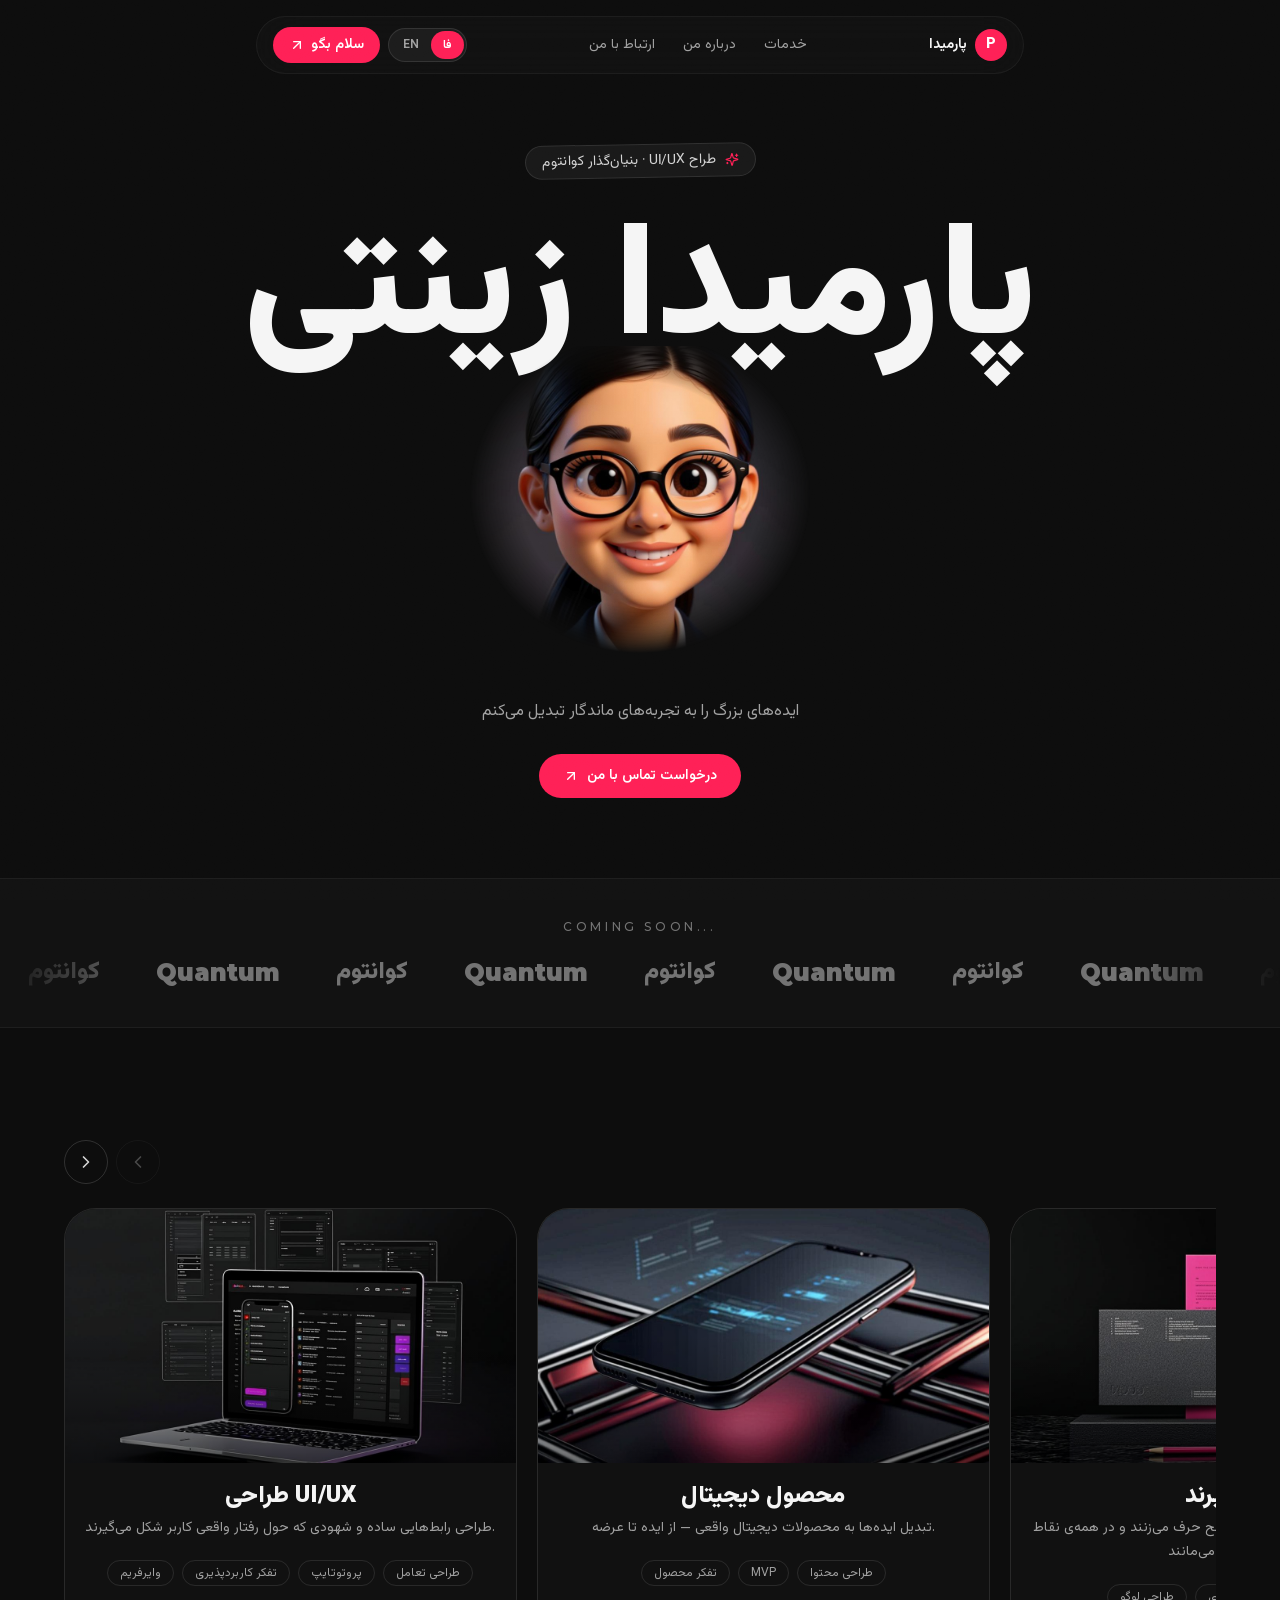
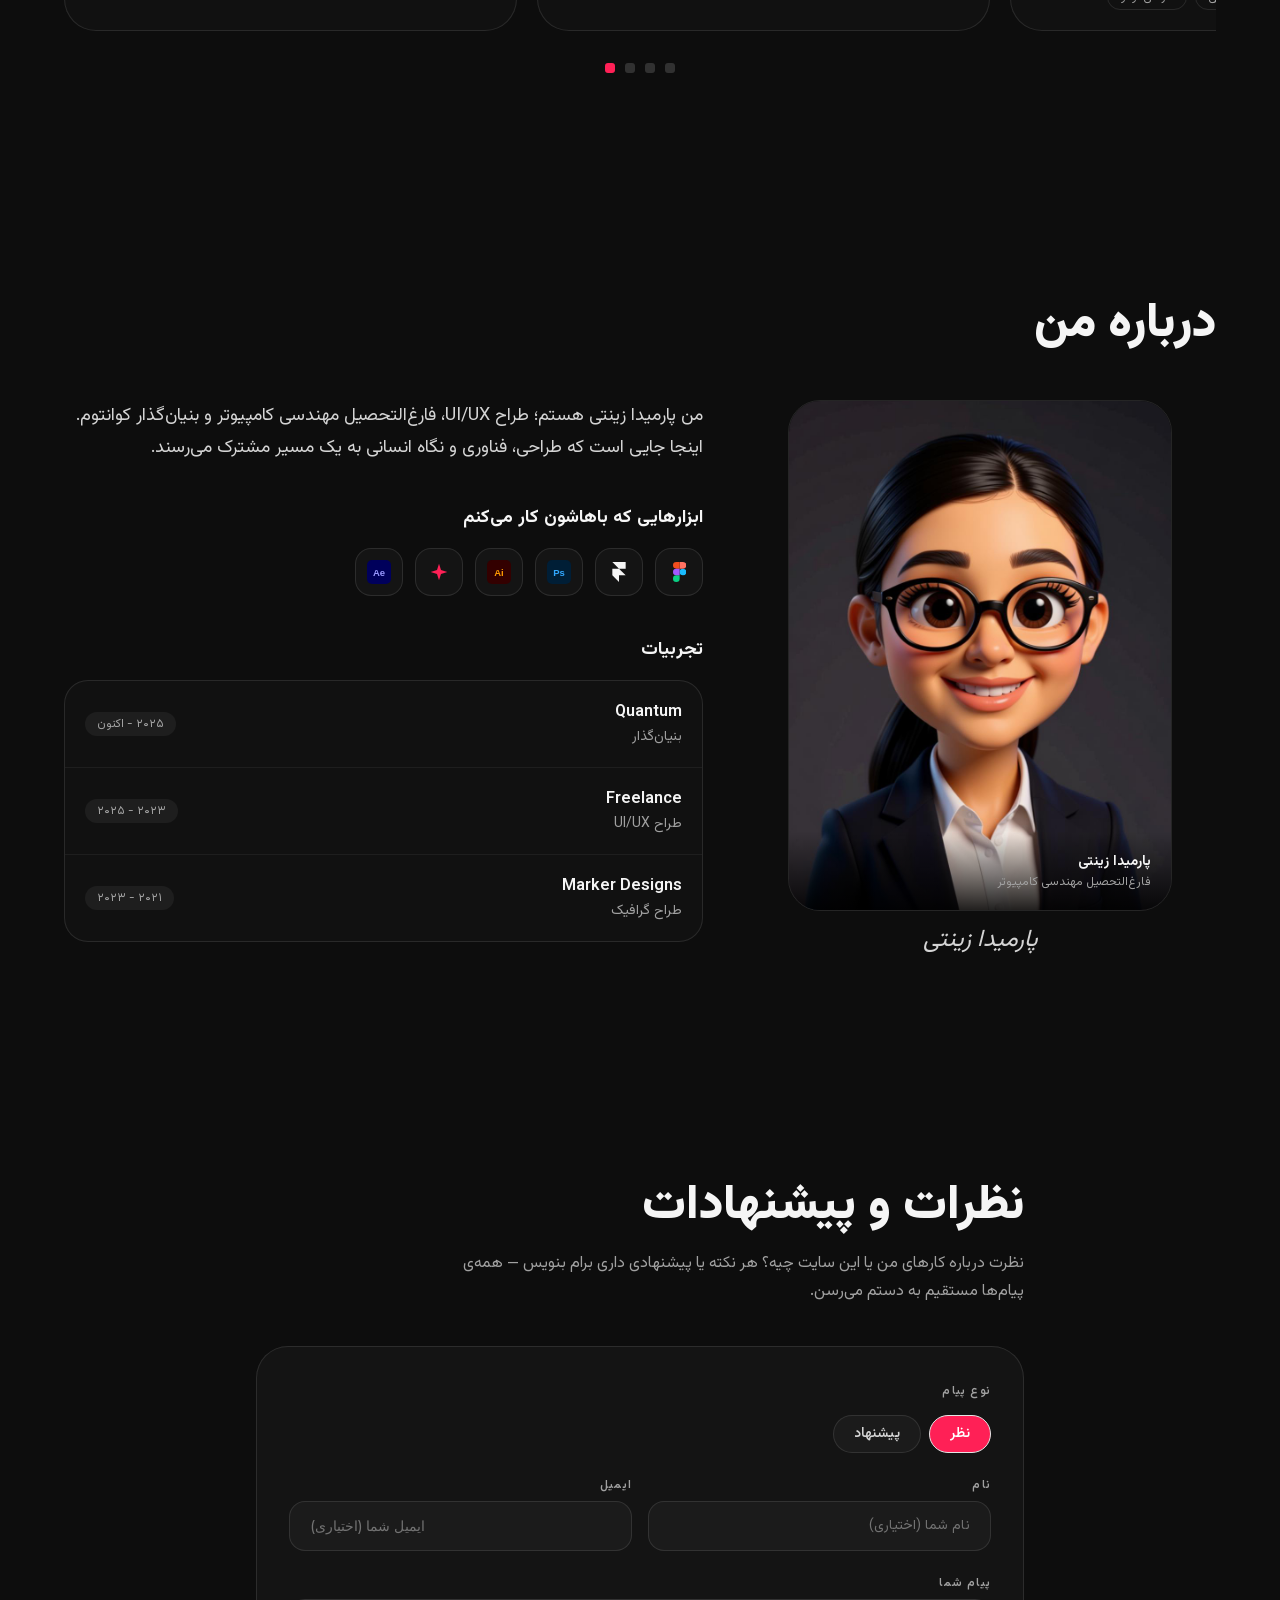
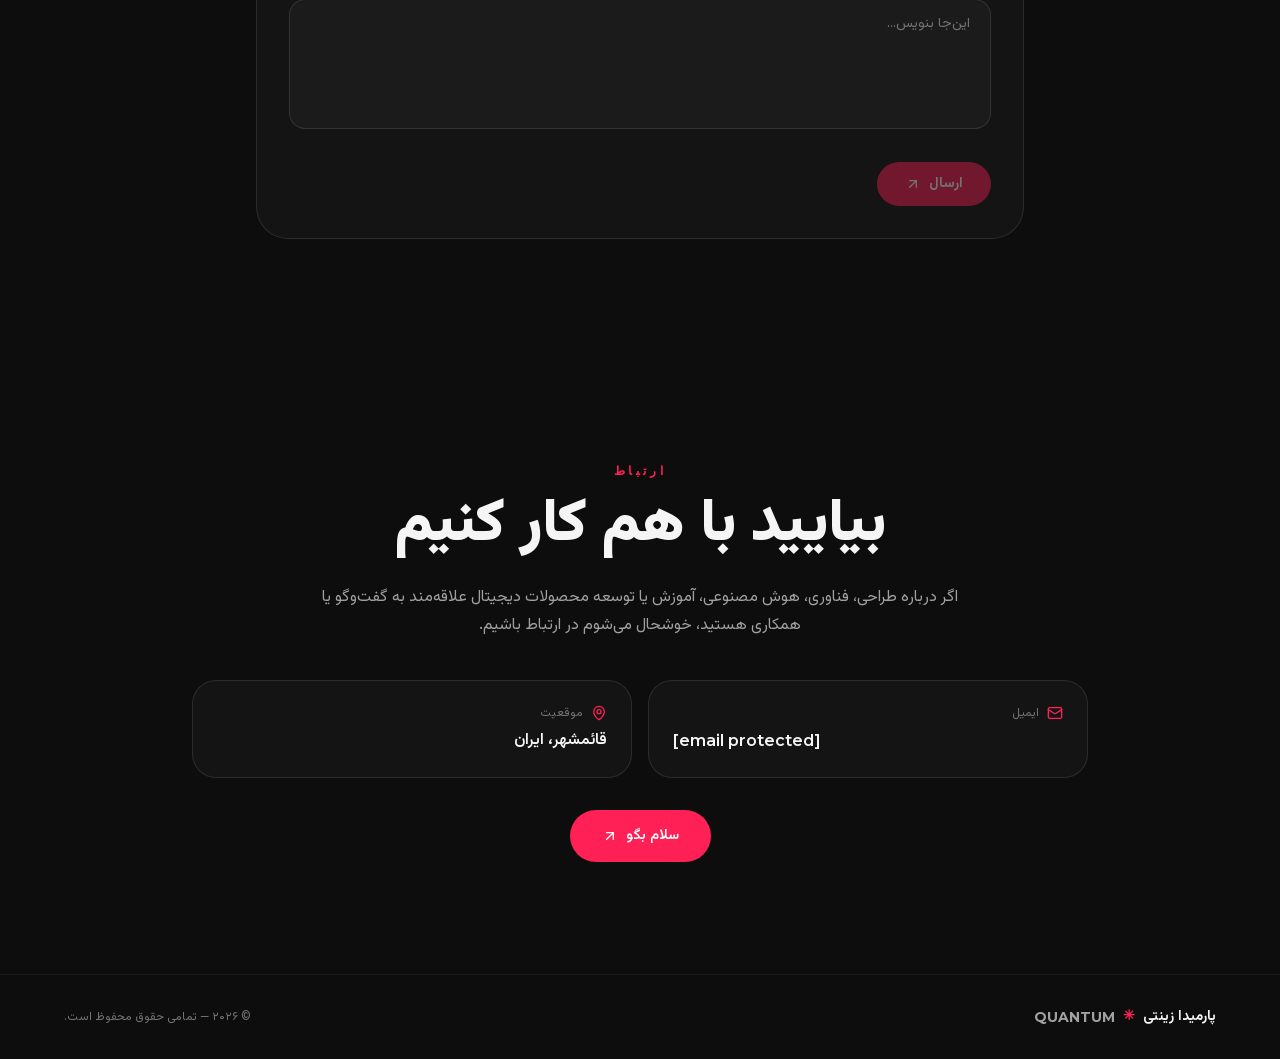
==== index.html @ da73cba2 "Add site-fix.js: reveal fallback, carousel buttons, FA/EN toggle" ====
<!DOCTYPE html><html lang="fa" dir="rtl"><head><meta charSet="utf-8"/><meta name="viewport" content="width=device-width, initial-scale=1"/><link rel="preload" as="image" imageSrcSet="./memoji.png 32w, ./memoji.png 48w, ./memoji.png 64w, ./memoji.png 96w, ./memoji.png 128w, ./memoji.png 256w, ./memoji.png 384w, ./memoji.png 640w, ./memoji.png 750w, ./memoji.png 828w, ./memoji.png 1080w, ./memoji.png 1200w, ./memoji.png 1920w, ./memoji.png 2048w, ./memoji.png 3840w" imageSizes="(max-width: 640px) 176px, (max-width: 1024px) 240px, 320px"/><link rel="stylesheet" href="./%5Broot-of-the-server%5D__ac707dea._.css" data-precedence="next_static/chunks/[root-of-the-server]__ac707dea._.css"/><link rel="preload" as="script" fetchPriority="low" href="./%5Bturbopack%5D_browser_dev_hmr-client_hmr-client_ts_956a0d3a._.js"/><script src="./node_modules_next_dist_compiled_react-dom_1e674e59._.js" async=""></script><script src="./node_modules_next_dist_compiled_react-server-dom-turbopack_9212ccad._.js" async=""></script><script src="./node_modules_next_dist_compiled_next-devtools_index_1dd7fb59.js" async=""></script><script src="./node_modules_next_dist_compiled_a0e4c7b4._.js" async=""></script><script src="./node_modules_next_dist_client_17643121._.js" async=""></script><script src="./node_modules_next_dist_f3530cac._.js" async=""></script><script src="./node_modules_%40swc_helpers_cjs_d80fb378._.js" async=""></script><script src="./_a0ff3932._.js" async=""></script><script src="./turbopack-_23a915ee._.js" async=""></script><script src="./node_modules_next_dist_be32b49c._.js" async=""></script><script src="./node_modules_next_dist_client_components_builtin_global-error_1cf6b850.js" async=""></script><script src="./node_modules_394613a2._.js" async=""></script><script src="./src_2bc135c0._.js" async=""></script><script src="./src_app_layout_tsx_1cf6b850._.js" async=""></script><script src="./src_d0afddc6._.js" async=""></script><script src="./node_modules_d1849f85._.js" async=""></script><script src="./src_app_page_tsx_0d22056a._.js" async=""></script><meta name="next-size-adjust" content=""/><meta name="theme-color" content="#0d0d0d"/><meta name="color-scheme" content="dark"/><title>پارمیدا زینتی | طراح UI/UX و بنیان‌گذار Quantum</title><meta name="description" content="وب‌سایت رسمی پارمیدا زینتی؛ طراح UI/UX، فارغ‌التحصیل مهندسی کامپیوتر و بنیان‌گذار Quantum از قائمشهر ایران — جایی که طراحی، فناوری و نگاه انسانی به یک مسیر مشترک می‌رسند."/><meta name="application-name" content="Parmida Zinati — Portfolio"/><meta name="author" content="Parmida Zinati"/><meta name="keywords" content="پارمیدا زینتی,Parmida Zinati,طراح UI/UX,UI/UX Designer,کوانتوم,Quantum,طراحی رابط کاربری,هویت برند,قائمشهر,portfolio"/><meta name="creator" content="Parmida Zinati"/><meta name="robots" content="index, follow"/><link rel="canonical" href="https://parmidazinati.github.io"/><meta property="og:title" content="پارمیدا زینتی | طراح UI/UX و بنیان‌گذار Quantum"/><meta property="og:description" content="وب‌سایت رسمی پارمیدا زینتی؛ طراح UI/UX، فارغ‌التحصیل مهندسی کامپیوتر و بنیان‌گذار Quantum از قائمشهر ایران — جایی که طراحی، فناوری و نگاه انسانی به یک مسیر مشترک می‌رسند."/><meta property="og:url" content="https://parmidazinati.github.io"/><meta property="og:site_name" content="Parmida Zinati"/><meta property="og:locale" content="fa_IR"/><meta property="og:image" content="https://parmidazinati.github.io/og-image.png"/><meta property="og:image:width" content="1200"/><meta property="og:image:height" content="630"/><meta property="og:image:alt" content="Parmida Zinati — UI/UX Designer"/><meta property="og:locale:alternate" content="en_US"/><meta property="og:type" content="website"/><meta name="twitter:card" content="summary_large_image"/><meta name="twitter:title" content="پارمیدا زینتی | طراح UI/UX و بنیان‌گذار Quantum"/><meta name="twitter:description" content="وب‌سایت رسمی پارمیدا زینتی؛ طراح UI/UX، فارغ‌التحصیل مهندسی کامپیوتر و بنیان‌گذار Quantum از قائمشهر ایران — جایی که طراحی، فناوری و نگاه انسانی به یک مسیر مشترک می‌رسند."/><meta name="twitter:image" content="https://parmidazinati.github.io/og-image.png"/><link rel="icon" href="./icon.svg"/><script src="./node_modules_next_dist_build_polyfills_polyfill-nomodule.js" noModule=""></script></head><body class="inter_fe8b9d92-module__LINzvG__variable montserrat_1c7cfbac-module__KHLIpa__variable vazirmatn_e8bde4d7-module__UQPStW__variable antialiased bg-[#0d0d0d] text-neutral-100"><div hidden=""><!--$--><!--/$--></div><div class="flex min-h-screen flex-col overflow-x-clip bg-[#0d0d0d]"><header class="fixed inset-x-0 top-4 z-50 flex justify-center px-3"><div class="w-full max-w-3xl rounded-full border px-4 py-2.5 backdrop-blur-xl transition-all duration-300 border-white/5 bg-[#141414]/60"><nav class="flex items-center justify-between gap-2"><a href="#top" class="flex items-center gap-2 whitespace-nowrap"><span class="font-display flex h-8 w-8 items-center justify-center rounded-full bg-brand text-sm font-black text-white">P</span><span class="hidden text-sm font-bold sm:block">پارمیدا</span></a><ul class="hidden items-center gap-1 md:flex"><li><a href="#services" class="rounded-full px-3 py-2 text-sm text-neutral-400 transition-colors hover:bg-white/5 hover:text-white">خدمات</a></li><li><a href="#about" class="rounded-full px-3 py-2 text-sm text-neutral-400 transition-colors hover:bg-white/5 hover:text-white">درباره من</a></li><li><a href="#contact" class="rounded-full px-3 py-2 text-sm text-neutral-400 transition-colors hover:bg-white/5 hover:text-white">ارتباط با من</a></li></ul><div class="flex items-center gap-2"><div role="group" aria-label="Language / زبان" class="flex items-center rounded-full border border-white/10 bg-white/5 p-0.5 text-xs font-semibold"><button type="button" aria-pressed="true" class="rounded-full px-3 py-1.5 transition-colors bg-brand text-white">فا</button><button type="button" aria-pressed="false" class="rounded-full px-3 py-1.5 transition-colors text-neutral-400 hover:text-white">EN</button></div><a href="#contact" class="hidden items-center gap-1.5 rounded-full bg-brand px-4 py-2 text-sm font-semibold text-white transition-transform hover:scale-[1.04] active:scale-95 sm:flex">سلام بگو<svg xmlns="http://www.w3.org/2000/svg" width="24" height="24" viewBox="0 0 24 24" fill="none" stroke="currentColor" stroke-width="2" stroke-linecap="round" stroke-linejoin="round" class="lucide lucide-arrow-up-right h-4 w-4" aria-hidden="true"><path d="M7 7h10v10"></path><path d="M7 17 17 7"></path></svg></a><button type="button" aria-expanded="false" aria-label="Menu" class="flex h-9 w-9 items-center justify-center rounded-full border border-white/10 text-neutral-300 md:hidden"><svg xmlns="http://www.w3.org/2000/svg" width="24" height="24" viewBox="0 0 24 24" fill="none" stroke="currentColor" stroke-width="2" stroke-linecap="round" stroke-linejoin="round" class="lucide lucide-menu h-4 w-4" aria-hidden="true"><path d="M4 12h16"></path><path d="M4 18h16"></path><path d="M4 6h16"></path></svg></button></div></nav></div></header><main class="flex-1"><section id="top" class="relative overflow-x-clip px-4 pb-14 pt-32 sm:pt-36 md:pb-20"><div class="mx-auto max-w-6xl text-center"><div style="transition-delay:0ms" class="reveal "><span class="inline-flex max-w-full -rotate-1 items-center gap-2 rounded-full border border-white/10 bg-white/5 px-4 py-1.5 text-center text-xs text-neutral-300 sm:text-sm"><svg xmlns="http://www.w3.org/2000/svg" width="24" height="24" viewBox="0 0 24 24" fill="none" stroke="currentColor" stroke-width="2" stroke-linecap="round" stroke-linejoin="round" class="lucide lucide-sparkles h-3.5 w-3.5 shrink-0 text-brand" aria-hidden="true"><path d="M9.937 15.5A2 2 0 0 0 8.5 14.063l-6.135-1.582a.5.5 0 0 1 0-.962L8.5 9.936A2 2 0 0 0 9.937 8.5l1.582-6.135a.5.5 0 0 1 .963 0L14.063 8.5A2 2 0 0 0 15.5 9.937l6.135 1.581a.5.5 0 0 1 0 .964L15.5 14.063a2 2 0 0 0-1.437 1.437l-1.582 6.135a.5.5 0 0 1-.963 0z"></path><path d="M20 3v4"></path><path d="M22 5h-4"></path><path d="M4 17v2"></path><path d="M5 18H3"></path></svg><span class="min-w-0 text-balance">طراح UI/UX · بنیان‌گذار کوانتوم</span></span></div><div style="transition-delay:100ms" class="reveal "><h1 class="font-display mt-6 text-[clamp(3rem,12.5vw,10rem)] font-black leading-[0.95] tracking-tight"><span class="block">پارمیدا زینتی</span></h1></div><div style="transition-delay:200ms" class="reveal "><div class="relative mx-auto -mt-4 h-44 w-44 sm:-mt-6 sm:h-60 sm:w-60 lg:h-80 lg:w-80"><div aria-hidden="true" class="bg-brand/25 absolute -inset-8 rounded-full blur-3xl"></div><img alt="پارمیدا زینتی" width="576" height="768" decoding="async" data-nimg="1" class="animate-floaty h-full w-full scale-110 object-cover object-center [mask-image:radial-gradient(ellipse_62%_58%_at_50%_42%,black_55%,transparent_78%)]" style="color:transparent" sizes="(max-width: 640px) 176px, (max-width: 1024px) 240px, 320px" srcSet="./memoji.png 32w, ./memoji.png 48w, ./memoji.png 64w, ./memoji.png 96w, ./memoji.png 128w, ./memoji.png 256w, ./memoji.png 384w, ./memoji.png 640w, ./memoji.png 750w, ./memoji.png 828w, ./memoji.png 1080w, ./memoji.png 1200w, ./memoji.png 1920w, ./memoji.png 2048w, ./memoji.png 3840w" src="./memoji.png"/></div></div><div style="transition-delay:250ms" class="reveal "><p class="mx-auto mt-2 max-w-xl text-sm leading-7 text-neutral-400 sm:text-base sm:mt-4">ایده‌های بزرگ را به تجربه‌های ماندگار تبدیل می‌کنم</p></div><div style="transition-delay:300ms" class="reveal "><div class="mt-7 flex flex-wrap items-center justify-center gap-3"><a href="#contact" class="flex items-center gap-2 rounded-full bg-brand px-6 py-3 text-sm font-semibold text-white transition-transform hover:scale-[1.04] active:scale-95">درخواست تماس با من<svg xmlns="http://www.w3.org/2000/svg" width="24" height="24" viewBox="0 0 24 24" fill="none" stroke="currentColor" stroke-width="2" stroke-linecap="round" stroke-linejoin="round" class="lucide lucide-arrow-up-right h-4 w-4" aria-hidden="true"><path d="M7 7h10v10"></path><path d="M7 17 17 7"></path></svg></a></div></div></div></section><section class="border-y border-white/5 bg-white/[0.02] py-10"><p dir="ltr" class="font-latin mb-6 text-center text-xs uppercase tracking-[0.3em] text-neutral-500">coming soon...</p><div dir="ltr" class="marquee-mask relative overflow-hidden"><div class="animate-marquee flex w-max items-center gap-14 px-7"><span class="font-display whitespace-nowrap text-xl text-neutral-500 transition-colors hover:text-white sm:text-2xl font-fa font-black">کوانتوم</span><span class="font-display whitespace-nowrap text-xl text-neutral-500 transition-colors hover:text-white sm:text-2xl font-latin font-black tracking-tight">Quantum</span><span class="font-display whitespace-nowrap text-xl text-neutral-500 transition-colors hover:text-white sm:text-2xl font-fa font-black">کوانتوم</span><span class="font-display whitespace-nowrap text-xl text-neutral-500 transition-colors hover:text-white sm:text-2xl font-latin font-black tracking-tight">Quantum</span><span class="font-display whitespace-nowrap text-xl text-neutral-500 transition-colors hover:text-white sm:text-2xl font-fa font-black">کوانتوم</span><span class="font-display whitespace-nowrap text-xl text-neutral-500 transition-colors hover:text-white sm:text-2xl font-latin font-black tracking-tight">Quantum</span><span class="font-display whitespace-nowrap text-xl text-neutral-500 transition-colors hover:text-white sm:text-2xl font-fa font-black">کوانتوم</span><span class="font-display whitespace-nowrap text-xl text-neutral-500 transition-colors hover:text-white sm:text-2xl font-latin font-black tracking-tight">Quantum</span><span class="font-display whitespace-nowrap text-xl text-neutral-500 transition-colors hover:text-white sm:text-2xl font-fa font-black">کوانتوم</span><span class="font-display whitespace-nowrap text-xl text-neutral-500 transition-colors hover:text-white sm:text-2xl font-latin font-black tracking-tight">Quantum</span><span class="font-display whitespace-nowrap text-xl text-neutral-500 transition-colors hover:text-white sm:text-2xl font-fa font-black">کوانتوم</span><span class="font-display whitespace-nowrap text-xl text-neutral-500 transition-colors hover:text-white sm:text-2xl font-latin font-black tracking-tight">Quantum</span></div></div></section><section id="services" class="scroll-mt-24 px-4 py-20 md:py-28"><div class="mx-auto max-w-6xl"><div><div style="transition-delay:0ms" class="reveal "><div class="mb-6 flex items-center justify-end gap-2"><button type="button" disabled="" aria-label="Previous slide" class="flex h-11 w-11 items-center justify-center rounded-full border border-white/15 text-neutral-300 transition-colors hover:border-brand hover:text-white disabled:cursor-not-allowed disabled:opacity-30 disabled:hover:border-white/15 disabled:hover:text-neutral-300"><svg xmlns="http://www.w3.org/2000/svg" width="24" height="24" viewBox="0 0 24 24" fill="none" stroke="currentColor" stroke-width="2" stroke-linecap="round" stroke-linejoin="round" class="lucide lucide-chevron-left h-5 w-5" aria-hidden="true"><path d="m15 18-6-6 6-6"></path></svg></button><button type="button" aria-label="Next slide" class="flex h-11 w-11 items-center justify-center rounded-full border border-white/15 text-neutral-300 transition-colors hover:border-brand hover:text-white disabled:cursor-not-allowed disabled:opacity-30 disabled:hover:border-white/15 disabled:hover:text-neutral-300"><svg xmlns="http://www.w3.org/2000/svg" width="24" height="24" viewBox="0 0 24 24" fill="none" stroke="currentColor" stroke-width="2" stroke-linecap="round" stroke-linejoin="round" class="lucide lucide-chevron-right h-5 w-5" aria-hidden="true"><path d="m9 18 6-6-6-6"></path></svg></button></div></div><div style="transition-delay:100ms" class="reveal "><div dir="ltr" class="flex snap-x snap-mandatory gap-5 overflow-x-auto [scrollbar-width:none] [&amp;::-webkit-scrollbar]:hidden"><div class="w-[72%] shrink-0 snap-start sm:w-[calc(50%-10px)] lg:w-[calc(40%-8px)]"><article class="group relative h-full overflow-hidden rounded-[2rem] border border-white/10 bg-white/[0.02]"><div class="relative aspect-[16/9] overflow-hidden"><img alt="طراحی UI/UX" loading="lazy" decoding="async" data-nimg="fill" class="object-cover transition-transform duration-700 group-hover:scale-105" style="position:absolute;height:100%;width:100%;left:0;top:0;right:0;bottom:0;color:transparent" sizes="(max-width: 640px) 72vw, 40vw" srcSet="./service-uiux.png 256w, ./service-uiux.png 384w, ./service-uiux.png 640w, ./service-uiux.png 750w, ./service-uiux.png 828w, ./service-uiux.png 1080w, ./service-uiux.png 1200w, ./service-uiux.png 1920w, ./service-uiux.png 2048w, ./service-uiux.png 3840w" src="./service-uiux.png"/><div class="absolute inset-0 bg-gradient-to-t from-black/70 via-transparent to-transparent opacity-80"></div></div><div class="p-4 text-center sm:p-5"><h3 class="font-display text-xl font-black sm:text-2xl">طراحی UI/UX</h3><p class="mt-1.5 text-sm leading-6 text-neutral-400">طراحی رابط‌هایی ساده و شهودی که حول رفتار واقعی کاربر شکل می‌گیرند.</p></div><ul class="flex flex-wrap justify-center gap-2 px-4 pb-4 sm:px-5 sm:pb-5"><li class="rounded-full border border-white/10 px-3 py-1 text-xs text-neutral-400">وایرفریم</li><li class="rounded-full border border-white/10 px-3 py-1 text-xs text-neutral-400">تفکر کاربردپذیری</li><li class="rounded-full border border-white/10 px-3 py-1 text-xs text-neutral-400">پروتوتایپ</li><li class="rounded-full border border-white/10 px-3 py-1 text-xs text-neutral-400">طراحی تعامل</li></ul></article></div><div class="w-[72%] shrink-0 snap-start sm:w-[calc(50%-10px)] lg:w-[calc(40%-8px)]"><article class="group relative h-full overflow-hidden rounded-[2rem] border border-white/10 bg-white/[0.02]"><div class="relative aspect-[16/9] overflow-hidden"><img alt="محصول دیجیتال" loading="lazy" decoding="async" data-nimg="fill" class="object-cover transition-transform duration-700 group-hover:scale-105" style="position:absolute;height:100%;width:100%;left:0;top:0;right:0;bottom:0;color:transparent" sizes="(max-width: 640px) 72vw, 40vw" srcSet="./service-product.png 256w, ./service-product.png 384w, ./service-product.png 640w, ./service-product.png 750w, ./service-product.png 828w, ./service-product.png 1080w, ./service-product.png 1200w, ./service-product.png 1920w, ./service-product.png 2048w, ./service-product.png 3840w" src="./service-product.png"/><div class="absolute inset-0 bg-gradient-to-t from-black/70 via-transparent to-transparent opacity-80"></div></div><div class="p-4 text-center sm:p-5"><h3 class="font-display text-xl font-black sm:text-2xl">محصول دیجیتال</h3><p class="mt-1.5 text-sm leading-6 text-neutral-400">تبدیل ایده‌ها به محصولات دیجیتال واقعی — از ایده تا عرضه.</p></div><ul class="flex flex-wrap justify-center gap-2 px-4 pb-4 sm:px-5 sm:pb-5"><li class="rounded-full border border-white/10 px-3 py-1 text-xs text-neutral-400">تفکر محصول</li><li class="rounded-full border border-white/10 px-3 py-1 text-xs text-neutral-400">MVP</li><li class="rounded-full border border-white/10 px-3 py-1 text-xs text-neutral-400">طراحی محتوا</li></ul></article></div><div class="w-[72%] shrink-0 snap-start sm:w-[calc(50%-10px)] lg:w-[calc(40%-8px)]"><article class="group relative h-full overflow-hidden rounded-[2rem] border border-white/10 bg-white/[0.02]"><div class="relative aspect-[16/9] overflow-hidden"><img alt="هویت برند" loading="lazy" decoding="async" data-nimg="fill" class="object-cover transition-transform duration-700 group-hover:scale-105" style="position:absolute;height:100%;width:100%;left:0;top:0;right:0;bottom:0;color:transparent" sizes="(max-width: 640px) 72vw, 40vw" srcSet="./service-brand.png 256w, ./service-brand.png 384w, ./service-brand.png 640w, ./service-brand.png 750w, ./service-brand.png 828w, ./service-brand.png 1080w, ./service-brand.png 1200w, ./service-brand.png 1920w, ./service-brand.png 2048w, ./service-brand.png 3840w" src="./service-brand.png"/><div class="absolute inset-0 bg-gradient-to-t from-black/70 via-transparent to-transparent opacity-80"></div></div><div class="p-4 text-center sm:p-5"><h3 class="font-display text-xl font-black sm:text-2xl">هویت برند</h3><p class="mt-1.5 text-sm leading-6 text-neutral-400">خلق سیستم‌های بصری قدرتمند که واضح حرف می‌زنند و در همه‌ی نقاط تماس یکدست می‌مانند.</p></div><ul class="flex flex-wrap justify-center gap-2 px-4 pb-4 sm:px-5 sm:pb-5"><li class="rounded-full border border-white/10 px-3 py-1 text-xs text-neutral-400">طراحی لوگو</li><li class="rounded-full border border-white/10 px-3 py-1 text-xs text-neutral-400">سیستم بصری</li><li class="rounded-full border border-white/10 px-3 py-1 text-xs text-neutral-400">گایدلاین</li></ul></article></div><div class="w-[72%] shrink-0 snap-start sm:w-[calc(50%-10px)] lg:w-[calc(40%-8px)]"><article class="group relative h-full overflow-hidden rounded-[2rem] border border-white/10 bg-white/[0.02]"><div class="relative aspect-[16/9] overflow-hidden"><img alt="طراحی دیجیتال" loading="lazy" decoding="async" data-nimg="fill" class="object-cover transition-transform duration-700 group-hover:scale-105" style="position:absolute;height:100%;width:100%;left:0;top:0;right:0;bottom:0;color:transparent" sizes="(max-width: 640px) 72vw, 40vw" srcSet="./service-digital-v2.png 256w, ./service-digital-v2.png 384w, ./service-digital-v2.png 640w, ./service-digital-v2.png 750w, ./service-digital-v2.png 828w, ./service-digital-v2.png 1080w, ./service-digital-v2.png 1200w, ./service-digital-v2.png 1920w, ./service-digital-v2.png 2048w, ./service-digital-v2.png 3840w" src="./service-digital-v2.png"/><div class="absolute inset-0 bg-gradient-to-t from-black/70 via-transparent to-transparent opacity-80"></div></div><div class="p-4 text-center sm:p-5"><h3 class="font-display text-xl font-black sm:text-2xl">طراحی دیجیتال</h3><p class="mt-1.5 text-sm leading-6 text-neutral-400">خلق ویژوال‌هایی که توجه را جلب می‌کنند و در پلتفرم‌های دیجیتال واضح پیام می‌رسانند.</p></div><ul class="flex flex-wrap justify-center gap-2 px-4 pb-4 sm:px-5 sm:pb-5"><li class="rounded-full border border-white/10 px-3 py-1 text-xs text-neutral-400">پست شبکه‌های اجتماعی</li><li class="rounded-full border border-white/10 px-3 py-1 text-xs text-neutral-400">کریتیو تبلیغات</li><li class="rounded-full border border-white/10 px-3 py-1 text-xs text-neutral-400">ویژوال کمپین</li></ul></article></div></div><div dir="ltr" class="mt-8 flex items-center justify-center gap-2.5"><button type="button" aria-label="Slide 1" aria-current="true" class="h-2.5 w-2.5 rounded-[3px] transition-colors bg-brand"></button><button type="button" aria-label="Slide 2" aria-current="false" class="h-2.5 w-2.5 rounded-[3px] transition-colors bg-white/15 hover:bg-white/35"></button><button type="button" aria-label="Slide 3" aria-current="false" class="h-2.5 w-2.5 rounded-[3px] transition-colors bg-white/15 hover:bg-white/35"></button><button type="button" aria-label="Slide 4" aria-current="false" class="h-2.5 w-2.5 rounded-[3px] transition-colors bg-white/15 hover:bg-white/35"></button></div></div></div></div></section><section id="about" class="scroll-mt-24 px-4 py-20 md:py-28"><div class="mx-auto max-w-6xl"><div style="transition-delay:0ms" class="reveal "><h2 class="font-display text-4xl font-black sm:text-5xl">درباره من</h2></div><div class="mt-12 grid items-start gap-10 lg:grid-cols-[0.85fr_1.15fr]"><div style="transition-delay:0ms" class="reveal relative mx-auto w-full max-w-sm lg:sticky lg:top-28"><div aria-hidden="true" class="bg-brand/20 absolute -inset-5 rounded-[3rem] blur-3xl"></div><div class="relative overflow-hidden rounded-[2rem] border border-white/10"><img alt="پارمیدا زینتی" loading="lazy" width="576" height="768" decoding="async" data-nimg="1" class="h-auto w-full object-cover" style="color:transparent" srcSet="./memoji.png 1x, ./memoji.png 2x" src="./memoji.png"/><div class="absolute inset-x-0 bottom-0 bg-gradient-to-t from-black/85 to-transparent p-5"><p class="text-sm font-bold">پارمیدا زینتی</p><p class="mt-0.5 text-xs text-neutral-400">فارغ‌التحصیل مهندسی کامپیوتر</p></div></div><p class="font-display mt-4 text-center text-2xl italic text-neutral-300">پارمیدا زینتی</p></div><div><div style="transition-delay:100ms" class="reveal "><p class="text-base leading-8 text-neutral-300 sm:text-lg">من پارمیدا زینتی هستم؛ طراح UI/UX، فارغ‌التحصیل مهندسی کامپیوتر و بنیان‌گذار کوانتوم. اینجا جایی است که طراحی، فناوری و نگاه انسانی به یک مسیر مشترک می‌رسند.</p></div><div style="transition-delay:150ms" class="reveal "><h3 class="mt-10 text-lg font-bold">ابزارهایی که باهاشون کار می‌کنم</h3><ul class="mt-4 flex flex-wrap gap-3"><li aria-label="Figma" class="tool-tile relative flex h-12 w-12 items-center justify-center rounded-2xl border border-white/10 bg-white/[0.03] transition-colors hover:border-brand"><svg viewBox="0 0 38 57" class="h-5 w-auto" aria-hidden="true"><path fill="#1ABCFE" d="M19 28.5a9.5 9.5 0 1 1 19 0 9.5 9.5 0 0 1-19 0z"></path><path fill="#0ACF83" d="M0 47.5A9.5 9.5 0 0 1 9.5 38H19v9.5a9.5 9.5 0 1 1-19 0z"></path><path fill="#FF7262" d="M19 0v19h9.5a9.5 9.5 0 1 0 0-19H19z"></path><path fill="#F24E1E" d="M0 9.5A9.5 9.5 0 0 0 9.5 19H19V0H9.5A9.5 9.5 0 0 0 0 9.5z"></path><path fill="#A259FF" d="M0 28.5A9.5 9.5 0 0 1 9.5 19H19v19H9.5A9.5 9.5 0 0 1 0 28.5z"></path></svg><span role="tooltip" class="font-latin tool-tip pointer-events-none absolute -top-3 left-1/2 z-10 whitespace-nowrap rounded-lg border border-white/10 bg-[#1c1c1c] px-2.5 py-1 text-xs font-semibold text-white shadow-xl">Figma</span></li><li aria-label="Framer" class="tool-tile relative flex h-12 w-12 items-center justify-center rounded-2xl border border-white/10 bg-white/[0.03] transition-colors hover:border-brand"><svg viewBox="0 0 24 24" class="h-5 w-5" fill="currentColor" aria-hidden="true"><path d="M4 0h16v8h-8zm0 8h8l8 8H4zm0 8h8v8z"></path></svg><span role="tooltip" class="font-latin tool-tip pointer-events-none absolute -top-3 left-1/2 z-10 whitespace-nowrap rounded-lg border border-white/10 bg-[#1c1c1c] px-2.5 py-1 text-xs font-semibold text-white shadow-xl">Framer</span></li><li aria-label="Photoshop" class="tool-tile relative flex h-12 w-12 items-center justify-center rounded-2xl border border-white/10 bg-white/[0.03] transition-colors hover:border-brand"><svg viewBox="0 0 24 24" class="h-6 w-6" aria-hidden="true"><rect width="24" height="24" rx="5" fill="#001E36"></rect><text x="12" y="16.4" text-anchor="middle" font-size="9.5" font-weight="bold" fill="#31A8FF" font-family="Arial, Helvetica, sans-serif">Ps</text></svg><span role="tooltip" class="font-latin tool-tip pointer-events-none absolute -top-3 left-1/2 z-10 whitespace-nowrap rounded-lg border border-white/10 bg-[#1c1c1c] px-2.5 py-1 text-xs font-semibold text-white shadow-xl">Photoshop</span></li><li aria-label="Illustrator" class="tool-tile relative flex h-12 w-12 items-center justify-center rounded-2xl border border-white/10 bg-white/[0.03] transition-colors hover:border-brand"><svg viewBox="0 0 24 24" class="h-6 w-6" aria-hidden="true"><rect width="24" height="24" rx="5" fill="#330000"></rect><text x="12" y="16.4" text-anchor="middle" font-size="9.5" font-weight="bold" fill="#FF9A00" font-family="Arial, Helvetica, sans-serif">Ai</text></svg><span role="tooltip" class="font-latin tool-tip pointer-events-none absolute -top-3 left-1/2 z-10 whitespace-nowrap rounded-lg border border-white/10 bg-[#1c1c1c] px-2.5 py-1 text-xs font-semibold text-white shadow-xl">Illustrator</span></li><li aria-label="Generative AI" class="tool-tile relative flex h-12 w-12 items-center justify-center rounded-2xl border border-white/10 bg-white/[0.03] transition-colors hover:border-brand"><svg viewBox="0 0 24 24" class="h-5 w-5" aria-hidden="true"><path d="M12 2l2.4 7.6L22 12l-7.6 2.4L12 22l-2.4-7.6L2 12l7.6-2.4z" fill="#ff2056"></path></svg><span role="tooltip" class="font-latin tool-tip pointer-events-none absolute -top-3 left-1/2 z-10 whitespace-nowrap rounded-lg border border-white/10 bg-[#1c1c1c] px-2.5 py-1 text-xs font-semibold text-white shadow-xl">Generative AI</span></li><li aria-label="After Effects" class="tool-tile relative flex h-12 w-12 items-center justify-center rounded-2xl border border-white/10 bg-white/[0.03] transition-colors hover:border-brand"><svg viewBox="0 0 24 24" class="h-6 w-6" aria-hidden="true"><rect width="24" height="24" rx="5" fill="#00005B"></rect><text x="12" y="16.4" text-anchor="middle" font-size="9.5" font-weight="bold" fill="#9999FF" font-family="Arial, Helvetica, sans-serif">Ae</text></svg><span role="tooltip" class="font-latin tool-tip pointer-events-none absolute -top-3 left-1/2 z-10 whitespace-nowrap rounded-lg border border-white/10 bg-[#1c1c1c] px-2.5 py-1 text-xs font-semibold text-white shadow-xl">After Effects</span></li></ul></div><div style="transition-delay:200ms" class="reveal "><h3 class="mt-10 text-lg font-bold">تجربیات</h3><ul class="mt-4 divide-y divide-white/5 rounded-[1.5rem] border border-white/10 bg-white/[0.02]"><li class="flex flex-wrap items-center justify-between gap-2 p-5"><div class="min-w-0"><p class="font-semibold">Quantum</p><p class="mt-0.5 text-sm text-neutral-400">بنیان‌گذار</p></div><span class="rounded-full bg-white/5 px-3 py-1 text-xs text-neutral-400">۲۰۲۵ - اکنون</span></li><li class="flex flex-wrap items-center justify-between gap-2 p-5"><div class="min-w-0"><p class="font-semibold">Freelance</p><p class="mt-0.5 text-sm text-neutral-400">طراح UI/UX</p></div><span class="rounded-full bg-white/5 px-3 py-1 text-xs text-neutral-400">۲۰۲۳ - ۲۰۲۵</span></li><li class="flex flex-wrap items-center justify-between gap-2 p-5"><div class="min-w-0"><p class="font-semibold">Marker Designs</p><p class="mt-0.5 text-sm text-neutral-400">طراح گرافیک</p></div><span class="rounded-full bg-white/5 px-3 py-1 text-xs text-neutral-400">۲۰۲۱ - ۲۰۲۳</span></li></ul></div></div></div></div></section><section id="feedback" class="scroll-mt-24 px-4 py-20 md:py-28"><div class="mx-auto max-w-3xl"><div style="transition-delay:0ms" class="reveal "><h2 class="font-display text-4xl font-black sm:text-5xl">نظرات و پیشنهادات</h2><p class="mt-4 max-w-xl text-base leading-7 text-neutral-400">نظرت درباره کارهای من یا این سایت چیه؟ هر نکته یا پیشنهادی داری برام بنویس — همه‌ی پیام‌ها مستقیم به دستم می‌رسن.</p></div><div style="transition-delay:100ms" class="reveal "><form class="mt-10 rounded-[2rem] border border-white/10 bg-white/[0.03] p-6 sm:p-8"><div><span class="text-xs font-semibold uppercase tracking-widest text-neutral-400">نوع پیام</span><div class="mt-3 flex gap-2"><button type="button" aria-pressed="true" class="rounded-full border px-5 py-2 text-sm font-semibold transition-colors border-brand bg-brand text-white">نظر</button><button type="button" aria-pressed="false" class="rounded-full border px-5 py-2 text-sm font-semibold transition-colors border-white/10 bg-white/[0.03] text-neutral-300 hover:border-brand/50 hover:text-white">پیشنهاد</button></div></div><div class="mt-6 grid gap-4 sm:grid-cols-2"><label class="block"><span class="mb-2 block text-xs font-semibold uppercase tracking-widest text-neutral-400">نام</span><input type="text" placeholder="نام شما (اختیاری)" class="w-full rounded-2xl border border-white/10 bg-white/[0.03] px-5 py-3.5 text-sm text-white placeholder:text-neutral-500 outline-none transition-colors focus:border-brand" value=""/></label><label class="block"><span class="mb-2 block text-xs font-semibold uppercase tracking-widest text-neutral-400">ایمیل</span><input type="email" dir="ltr" placeholder="ایمیل شما (اختیاری)" class="w-full rounded-2xl border border-white/10 bg-white/[0.03] px-5 py-3.5 text-sm text-white placeholder:text-neutral-500 outline-none transition-colors focus:border-brand font-latin text-left" value=""/></label></div><label class="mt-6 block"><span class="mb-2 block text-xs font-semibold uppercase tracking-widest text-neutral-400">پیام شما</span><textarea required="" rows="5" maxLength="2000" placeholder="این‌جا بنویس…" class="w-full rounded-2xl border border-white/10 bg-white/[0.03] px-5 py-3.5 text-sm text-white placeholder:text-neutral-500 outline-none transition-colors focus:border-brand resize-none"></textarea></label><div class="mt-6 flex flex-wrap items-center justify-between gap-4"><p aria-live="polite" class="text-sm font-medium sr-only">​</p><button type="submit" disabled="" class="inline-flex items-center gap-2 rounded-full bg-brand px-7 py-3 text-sm font-bold text-white transition-all hover:brightness-110 disabled:cursor-not-allowed disabled:opacity-40">ارسال<svg xmlns="http://www.w3.org/2000/svg" width="24" height="24" viewBox="0 0 24 24" fill="none" stroke="currentColor" stroke-width="2" stroke-linecap="round" stroke-linejoin="round" class="lucide lucide-arrow-up-right h-4 w-4" aria-hidden="true"><path d="M7 7h10v10"></path><path d="M7 17 17 7"></path></svg></button></div></form></div></div></section><section id="contact" class="scroll-mt-24 px-4 py-20 md:py-28"><div class="mx-auto max-w-4xl text-center"><div style="transition-delay:0ms" class="reveal "><p class="font-latin text-xs font-semibold uppercase tracking-[0.3em] text-brand">ارتباط</p><h2 class="font-display mt-3 text-4xl font-black sm:text-6xl">بیایید با هم کار کنیم</h2><p class="mx-auto mt-6 max-w-2xl text-sm leading-7 text-neutral-400 sm:text-base">اگر درباره طراحی، فناوری، هوش مصنوعی، آموزش یا توسعه محصولات دیجیتال علاقه‌مند به گفت‌وگو یا همکاری هستید، خوشحال می‌شوم در ارتباط باشیم.</p></div><div style="transition-delay:150ms" class="reveal "><div class="mt-10 grid gap-4 sm:grid-cols-2"><a href="/cdn-cgi/l/email-protection#64140516090d00054a1e0d0a05100d5c5d5756240309050d084a070b09" class="group rounded-[1.5rem] border border-white/10 bg-white/[0.03] p-6 text-start transition-colors hover:border-brand/50"><span class="flex items-center gap-2 text-xs text-neutral-500"><svg xmlns="http://www.w3.org/2000/svg" width="24" height="24" viewBox="0 0 24 24" fill="none" stroke="currentColor" stroke-width="2" stroke-linecap="round" stroke-linejoin="round" class="lucide lucide-mail h-4 w-4 text-brand" aria-hidden="true"><path d="m22 7-8.991 5.727a2 2 0 0 1-2.009 0L2 7"></path><rect x="2" y="4" width="20" height="16" rx="2"></rect></svg>ایمیل</span><span dir="ltr" class="font-latin mt-2 block break-all text-sm font-semibold sm:text-base"><span class="__cf_email__" data-cfemail="364657445b5f5257184c5f5857425f0e0f050476515b575f5a1855595b">[email&#160;protected]</span></span></a><div class="rounded-[1.5rem] border border-white/10 bg-white/[0.03] p-6 text-start"><span class="flex items-center gap-2 text-xs text-neutral-500"><svg xmlns="http://www.w3.org/2000/svg" width="24" height="24" viewBox="0 0 24 24" fill="none" stroke="currentColor" stroke-width="2" stroke-linecap="round" stroke-linejoin="round" class="lucide lucide-map-pin h-4 w-4 text-brand" aria-hidden="true"><path d="M20 10c0 4.993-5.539 10.193-7.399 11.799a1 1 0 0 1-1.202 0C9.539 20.193 4 14.993 4 10a8 8 0 0 1 16 0"></path><circle cx="12" cy="10" r="3"></circle></svg>موقعیت</span><span class="mt-2 block text-sm font-semibold sm:text-base">قائمشهر، ایران</span></div></div><a href="/cdn-cgi/l/email-protection#0e7e6f7c63676a6f207467606f7a6736373d3c4e69636f6762206d6163" class="mt-8 inline-flex items-center gap-2 rounded-full bg-brand px-8 py-4 text-sm font-semibold text-white transition-transform hover:scale-[1.04] active:scale-95">سلام بگو<svg xmlns="http://www.w3.org/2000/svg" width="24" height="24" viewBox="0 0 24 24" fill="none" stroke="currentColor" stroke-width="2" stroke-linecap="round" stroke-linejoin="round" class="lucide lucide-arrow-up-right h-4 w-4" aria-hidden="true"><path d="M7 7h10v10"></path><path d="M7 17 17 7"></path></svg></a></div></div></section></main><footer class="mt-auto border-t border-white/5 px-4 py-8"><div class="mx-auto flex max-w-6xl flex-col items-center justify-between gap-3 text-center sm:flex-row sm:text-start"><p class="flex items-center gap-2 text-sm font-bold">پارمیدا زینتی<span class="text-brand">✳</span><span class="font-latin text-neutral-400">QUANTUM</span></p><p class="text-xs text-neutral-500">© <!-- -->۲۰۲۶<!-- --> —<!-- --> <!-- -->تمامی حقوق محفوظ است.</p></div></footer></div><!--$--><!--/$--><div aria-hidden="true" class="grain-overlay"></div><div role="region" aria-label="Notifications (F8)" tabindex="-1" style="pointer-events:none"><ol tabindex="-1" class="fixed top-0 z-[100] flex max-h-screen w-full flex-col-reverse p-4 sm:bottom-0 sm:right-0 sm:top-auto sm:flex-col md:max-w-[420px]"></ol></div><script data-cfasync="false" src="/cdn-cgi/scripts/5c5dd728/cloudflare-static/email-decode.min.js"></script><script type="application/ld+json">{"@context":"https://schema.org","@type":"Person","name":"Parmida Zinati","alternateName":"پارمیدا زینتی","jobTitle":"UI/UX Designer","email":"parmida.zinati8932@gmail.com","url":"https://parmidazinati.github.io","address":{"@type":"PostalAddress","addressLocality":"Qaemshahr","addressCountry":"IR"},"worksFor":{"@type":"Organization","name":"Quantum"},"knowsAbout":["UI/UX Design","Brand Identity","Digital Product Design"]}</script><script id="_R_">self.__next_r="YJ7JFGHGCvmTtygGHNQJU"</script><script>(self.__next_f=self.__next_f||[]).push([0])</script><script>self.__next_f.push([1,"9:I[\"[project]/node_modules/next/dist/next-devtools/userspace/app/segment-explorer-node.js [app-client] (ecmascript)\",[\"./node_modules_next_dist_be32b49c._.js\",\"./node_modules_next_dist_client_components_builtin_global-error_1cf6b850.js\"],\"SegmentViewNode\"]\nb:\"$Sreact.fragment\"\n1d:I[\"[project]/node_modules/next/dist/client/components/layout-router.js [app-client] (ecmascript)\",[\"./node_modules_next_dist_be32b49c._.js\",\"./node_modules_next_dist_client_components_builtin_global-error_1cf6b850.js\"],\"default\"]\n1f:I[\"[project]/node_modules/next/dist/client/components/render-from-template-context.js [app-client] (ecmascript)\",[\"./node_modules_next_dist_be32b49c._.js\",\"./node_modules_next_dist_client_components_builtin_global-error_1cf6b850.js\"],\"default\"]\n2f:I[\"[project]/src/components/ui/toaster.tsx [app-client] (ecmascript)\",[\"./node_modules_394613a2._.js\",\"./src_2bc135c0._.js\",\"./src_app_layout_tsx_1cf6b850._.js\"],\"Toaster\"]\n34:I[\"[project]/node_modules/next/dist/client/components/client-page.js [app-client] (ecmascript)\",[\"./node_modules_next_dist_be32b49c._.js\",\"./node_modules_next_dist_client_components_builtin_global-error_1cf6b850.js\"],\"ClientPageRoot\"]\n35:I[\"[project]/src/app/page.tsx [app-client] (ecmascript)\",[\"./node_modules_394613a2._.js\",\"./src_2bc135c0._.js\",\"./src_app_layout_tsx_1cf6b850._.js\",\"./src_d0afddc6._.js\",\"./node_modules_d1849f85._.js\",\"./src_app_page_tsx_0d22056a._.js\"],\"default\"]\n3c:I[\"[project]/node_modules/next/dist/lib/framework/boundary-components.js [app-client] (ecmascript)\",[\"./node_modules_next_dist_be32b49c._.js\",\"./node_modules_next_dist_client_components_builtin_global-error_1cf6b850.js\"],\"OutletBoundary\"]\n3e:\"$Sreact.suspense\"\n47:I[\"[project]/node_modules/next/dist/lib/framework/boundary-components.js [app-client] (ecmascript)\",[\"./node_modules_next_dist_be32b49c._.js\",\"./node_modules_next_dist_client_components_builtin_global-error_1cf6b850.js\"],\"ViewportBoundary\"]\n4e:I[\"[project]/node_modules/next/dist/lib/framework/boundary-components.js [app-client] (ecmascript)\",[\"./node_modules_next_dist_be32b49c._.js\",\"./node_modules_next_dist_client_components_builtin_global-error_1cf6b850.js\"],\"MetadataBoundary\"]\n54:I[\"[project]/node_modules/next/dist/client/components/builtin/global-error.js [app-client] (ecmascript)\",[\"./node_modules_next_dist_be32b49c._.js\",\"./node_modules_next_dist_client_components_builtin_global-error_1cf6b850.js\"],\"default\"]\n73:I[\"[project]/node_modules/next/dist/lib/metadata/generate/icon-mark.js [app-client] (ecmascript)\",[\"./node_modules_next_dist_be32b49c._.js\",\"./node_modules_next_dist_client_components_builtin_global-error_1cf6b850.js\"],\"IconMark\"]\n:HL[\"./%5Broot-of-the-server%5D__ac707dea._.css\",\"style\"]\n:HL[\"./83afe278b6a6bb3c-s.p.3a6ba036.woff2\",\"font\",{\"crossOrigin\":\"\",\"type\":\"font/woff2\"}]\n:HL[\"./e8f2fbee2754df70-s.p.9b7a96b4.woff2\",\"font\",{\"crossOrigin\":\"\",\"type\":\"font/woff2\"}]\n:HL[\"./ec8f59eafded4799-s.p.bd0c2d26.woff2\",\"font\",{\"crossOrigin\":\"\",\"type\":\"font/woff2\"}]\n:HL[\"./f1d25eabcf1db66d-s.p.c041a43b.woff2\",\"font\",{\"crossOrigin\":\"\",\"type\":\"font/woff2\"}]\n:N1792658751597.412\n3:\"$EObject.defineProperty(()=\u003e{ctx.componentMod.preloadStyle(fullHref,ctx.renderOpts.crossOrigin,ctx.nonce)},\\\"name\\\",{value:\\\"\\\"})\"\n4:\"$EObject.defineProperty(()=\u003e{ctx.componentMod.preloadFont(href,type,ctx.renderOpts.crossOrigin,ctx.nonce)},\\\"name\\\",{value:\\\"\\\"})\"\n5:\"$EObject.defineProperty(()=\u003e{ctx.componentMod.preloadFont(href,type,ctx.renderOpts.crossOrigin,ctx.nonce)},\\\"name\\\",{value:\\\"\\\"}"])</script><script>self.__next_f.push([1,")\"\n6:\"$EObject.defineProperty(()=\u003e{ctx.componentMod.preloadFont(href,type,ctx.renderOpts.crossOrigin,ctx.nonce)},\\\"name\\\",{value:\\\"\\\"})\"\n7:\"$EObject.defineProperty(()=\u003e{ctx.componentMod.preloadFont(href,type,ctx.renderOpts.crossOrigin,ctx.nonce)},\\\"name\\\",{value:\\\"\\\"})\"\n2:{\"name\":\"Preloads\",\"key\":null,\"env\":\"Server\",\"stack\":[],\"props\":{\"preloadCallbacks\":[\"$3\",\"$4\",\"$5\",\"$6\",\"$7\"]}}\n8:[]\na:[]\nc:[[\"Array.map\",\"\",0,0,0,0,false]]\nd:[[\"Array.map\",\"\",0,0,0,0,false]]\ne:[[\"Array.map\",\"\",0,0,0,0,false]]\nf:[[\"Array.map\",\"\",0,0,0,0,false]]\n12:I[\"[project]/node_modules/next/dist/client/components/layout-router.js [app-client] (ecmascript)\",[\"./node_modules_next_dist_be32b49c._.js\",\"./node_modules_next_dist_client_components_builtin_global-error_1cf6b850.js\"],\"default\"]\n15:I[\"[project]/node_modules/next/dist/client/components/render-from-template-context.js [app-client] (ecmascript)\",[\"./node_modules_next_dist_be32b49c._.js\",\"./node_modules_next_dist_client_components_builtin_global-error_1cf6b850.js\"],\"default\"]\n16:{}\n17:[[\"Promise.all\",\"\",0,0,0,0,true]]\n14:{\"children\":[\"$\",\"$L15\",null,\"$16\",null,\"$17\",1]}\n18:[[\"Promise.all\",\"\",0,0,0,0,true]]\n13:{\"parallelRouterKey\":\"children\",\"error\":\"$undefined\",\"errorStyles\":\"$undefined\",\"errorScripts\":\"$undefined\",\"template\":[\"$\",\"$b\",null,\"$14\",null,\"$18\",0],\"templateStyles\":\"$undefined\",\"templateScripts\":\"$undefined\",\"notFound\":\"$Y\",\"forbidden\":\"$undefined\",\"unauthorized\":\"$undefined\",\"segmentViewBoundaries\":\"$Y\"}\n19:[[\"Promise.all\",\"\",0,0,0,0,true]]\n11:{\"name\":\"RootLayout\",\"key\":null,\"env\":\"Server\",\"stack\":[],\"props\":{\"children\":[\"$\",\"$L12\",null,\"$13\",null,\"$19\",1],\"params\":\"$Y\"}}\n1a:[[\"RootLayout\",\"/home/z/my-project/.next/dev/server/chunks/ssr/[root-of-the-server]__f926fd33._.js\",236,263,235,1,false]]\n1b:[[\"RootLayout\",\"/home/z/my-project/.next/dev/server/chunks/ssr/[root-of-the-server]__f926fd33._.js\",240,270,235,1,false]]\n1c:[[\"Promise.all\",\"\",0,0,0,0,true]]\n1e:[[\"Promise.all\",\"\",0,0,0,0,true]]\n20:[]\n22:{\"name\":\"NotFound\",\"key\":null,\"env\":\"Server\",\"stack\":[],\"props\":{}}\n23:{\"name\":\"HTTPAccessErrorFallback\",\"key\":null,\"env\":\"Server\",\"owner\":\"$22\",\"stack\":[],\"props\":{\"status\":404,\"message\":\"This page could not be found.\"}}\n24:[]\n25:[]\n26:[]\n27:[]\n28:[]\n29:[]\n2a:[]\n2b:[[\"Promise.all\",\"\",0,0,0,0,true]]\n2c:[[\"Promise.all\",\"\",0,0,0,0,true]]\n2d:[[\"RootLayout\",\"/home/z/my-project/.next/dev/server/chunks/ssr/[root-of-the-server]__f926fd33._.js\",244,268,235,1,false]]\n2e:[[\"RootLayout\",\"/home/z/my-project/.next/dev/server/chunks/ssr/[root-of-the-server]__f926fd33._.js\",252,268,235,1,false]]\n30:[[\"RootLayout\",\"/home/z/my-project/.next/dev/server/chunks/ssr/[root-of-the-server]__f926fd33._.js\",257,268,235,1,false]]\n31:[[\"Promise.all\",\"\",0,0,0,0,true]]\n32:[[\"Promise.all\",\"\",0,0,0,0,true]]\n33:[[\"Promise.all\",\"\",0,0,0,0,true]]\n36:[[\"Array.map\",\"\",0,0,0,0,false],[\"Array.map\",\"\",0,0,0,0,false]]\n37:[[\"Array.map\",\"\",0,0,0,0,false],[\"Array.map\",\"\",0,0,0,0,false]]\n38:[[\"Array.map\",\"\",0,0,0,0,false],[\"Array.map\",\"\",0,0,0,0,false]]\n3a:{\"name\":\"Next.MetadataOutlet\",\"key\":null,\"env\":\"Server\",\"stack\":[[\"Promise.all\",\"\",0,0,0,0,true]],\"props\":{}}\n3b:[]\n3d:[]\n40:[]\n"])</script><script>self.__next_f.push([1,"43:\"$EObject.defineProperty(function(type,config,children){for(var propName,i=2;i\u003carguments.length;i++)validateChildKeys(arguments[i]);i={};var key=null;if(null!=config)for(propName in didWarnAboutOldJSXRuntime||!(\\\"__self\\\"in config)||\\\"key\\\"in config||(didWarnAboutOldJSXRuntime=!0,console.warn(\\\"Your app (or one of its dependencies) is using an outdated JSX transform. Update to the modern JSX transform for faster performance: https://react.dev/link/new-jsx-transform\\\")),hasValidKey(config)\u0026\u0026(checkKeyStringCoercion(config.key),key=\\\"\\\"+config.key),config)hasOwnProperty.call(config,propName)\u0026\u0026\\\"key\\\"!==propName\u0026\u0026\\\"__self\\\"!==propName\u0026\u0026\\\"__source\\\"!==propName\u0026\u0026(i[propName]=config[propName]);var childrenLength=arguments.length-2;if(1===childrenLength)i.children=children;else if(1\u003cchildrenLength){for(var childArray=Array(childrenLength),_i=0;_i\u003cchildrenLength;_i++)childArray[_i]=arguments[_i+2];Object.freeze\u0026\u0026Object.freeze(childArray),i.children=childArray}if(type\u0026\u0026type.defaultProps)for(propName in childrenLength=type.defaultProps)void 0===i[propName]\u0026\u0026(i[propName]=childrenLength[propName]);return key\u0026\u0026function(props,displayName){function warnAboutAccessingKey(){specialPropKeyWarningShown||(specialPropKeyWarningShown=!0,console.error(\\\"%s: `key` is not a prop. Trying to access it will result in `undefined` being returned. If you need to access the same value within the child component, you should pass it as a different prop. (https://react.dev/link/special-props)\\\",displayName))}warnAboutAccessingKey.isReactWarning=!0,Object.defineProperty(props,\\\"key\\\",{get:warnAboutAccessingKey,configurable:!0})}(i,\\\"function\\\"==typeof type?type.displayName||type.name||\\\"Unknown\\\":type),(propName=1e4\u003eReactSharedInternals.recentlyCreatedOwnerStacks++)?(childArray=Error.stackTraceLimit,Error.stackTraceLimit=10,childrenLength=Error(\\\"react-stack-top-frame\\\"),Error.stackTraceLimit=childArray):childrenLength=unknownOwnerDebugStack,ReactElement(type,key,i,getOwner(),childrenLength,propName?createTask(getTaskName(type)):unknownOwnerDebugTask)},\\\"name\\\",{value:\\\"\\\"})\"\n"])</script><script>self.__next_f.push([1,"42:{\"name\":\"NonIndex\",\"key\":null,\"env\":\"Server\",\"stack\":[],\"props\":{\"createElement\":\"$43\",\"pagePath\":\"/\",\"statusCode\":200,\"isPossibleServerAction\":false}}\n45:{\"name\":\"ViewportWrapper\",\"key\":null,\"env\":\"Server\",\"stack\":[],\"props\":{}}\n46:[]\n49:{\"name\":\"Next.Viewport\",\"key\":null,\"env\":\"Server\",\"owner\":\"$45\",\"stack\":[],\"props\":{}}\n4b:{\"name\":\"MetadataWrapper\",\"key\":null,\"env\":\"Server\",\"stack\":[],\"props\":{}}\n4c:[]\n4d:[]\n4f:[]\n51:{\"name\":\"Next.Metadata\",\"key\":null,\"env\":\"Server\",\"owner\":\"$4b\",\"stack\":[],\"props\":{}}\n52:[]\n55:[]\n56:[]\n57:[]\n58:[[\"Array.map\",\"\",0,0,0,0,false]]\n59:[]\n5a:[]\n5b:[]\n5c:[]\n5d:[[\"Array.map\",\"\",0,0,0,0,false]]\n5e:[]\n5f:[]\n60:[]\n61:[]\n62:[]\n63:[]\n64:[]\n65:[]\n66:[]\n67:[[\"Array.map\",\"\",0,0,0,0,false],[\"Array.map\",\"\",0,0,0,0,false]]\n68:[[\"Array.map\",\"\",0,0,0,0,false],[\"Array.map\",\"\",0,0,0,0,false]]\n69:[[\"Array.map\",\"\",0,0,0,0,false],[\"Array.map\",\"\",0,0,0,0,false]]\n6a:[[\"Array.map\",\"\",0,0,0,0,false],[\"Array.map\",\"\",0,0,0,0,false]]\n6b:[[\"Array.map\",\"\",0,0,0,0,false]]\n6c:[]\n6d:[]\n6e:[]\n6f:[]\n70:[[\"Array.map\",\"\",0,0,0,0,false],[\"Array.map\",\"\",0,0,0,0,false]]\n71:[[\"Array.map\",\"\",0,0,0,0,false]]\n72:[]\n1:D{\"time\":0.3247600000031525}\n1:D\"$2\"\n1:D{\"time\":0.37553900000057183}\n1:null\n10:D{\"time\":1.0159889999995357}\n10:D\"$11\"\n10:D{\"time\":1.2513209999960964}\n21:D{\"time\":1.532777000000351}\n21:D\"$22\"\n21:D{\"time\":1.602481000001717}\n21:D\"$23\"\n21:D{\"time\":1.7214400000011665}\n21:[[\"$\",\"title\",null,{\"children\":\"404: This page could not be found.\"},\"$23\",\"$24\",1],[\"$\",\"div\",null,{\"style\":{\"fontFamily\":\"system-ui,\\\"Segoe UI\\\",Roboto,Helvetica,Arial,sans-serif,\\\"Apple Color Emoji\\\",\\\"Segoe UI Emoji\\\"\",\"height\":\"100vh\",\"textAlign\":\"center\",\"display\":\"flex\",\"flexDirection\":\"column\",\"alignItems\":\"center\",\"justifyContent\":\"center\"},\"children\":[\"$\",\"div\",null,{\"children\":[[\"$\",\"style\",null,{\"dangerouslySetInnerHTML\":{\"__html\":\"body{color:#000;background:#fff;margin:0}.next-error-h1{border-right:1px solid rgba(0,0,0,.3)}@media (prefers-color-scheme:dark){body{color:#fff;background:#000}.next-error-h1{border-right:1px solid rgba(255,255,255,.3)}}\"}},\"$23\",\"$27\",1],[\"$\",\"h1\",null,{\"className\":\"next-error-h1\",\"style\":{\"display\":\"inline-block\",\"margin\":\"0 20px 0 0\",\"padding\":\"0 23px 0 0\",\"fontSize\":24,\"fontWeight\":500,\"verticalAlign\":\"top\",\"lineHeight\":\"49px\"},\"children\":404},\"$23\",\"$28\",1],[\"$\",\"div\",null,{\"style\":{\"display\":\"inline-block\"},\"children\":[\"$\",\"h2\",null,{\"style\":{\"fontSize\":14,\"fontWeight\":400,\"lineHeight\":\"49px\",\"margin\":0},\"children\":\"This page could not be found.\"},\"$23\",\"$2a\",1]},\"$23\",\"$29\",1]]},\"$23\",\"$26\",1]},\"$23\",\"$25\",1]]\n"])</script><script>self.__next_f.push([1,"10:[\"$\",\"html\",null,{\"lang\":\"fa\",\"dir\":\"rtl\",\"suppressHydrationWarning\":true,\"children\":[\"$\",\"body\",null,{\"className\":\"inter_fe8b9d92-module__LINzvG__variable montserrat_1c7cfbac-module__KHLIpa__variable vazirmatn_e8bde4d7-module__UQPStW__variable antialiased bg-[#0d0d0d] text-neutral-100\",\"children\":[[\"$\",\"$L1d\",null,{\"parallelRouterKey\":\"children\",\"error\":\"$undefined\",\"errorStyles\":\"$undefined\",\"errorScripts\":\"$undefined\",\"template\":[\"$\",\"$L1f\",null,{},null,\"$1e\",1],\"templateStyles\":\"$undefined\",\"templateScripts\":\"$undefined\",\"notFound\":[\"$\",\"$L9\",\"c-not-found\",{\"type\":\"not-found\",\"pagePath\":\"__next_builtin__not-found.js\",\"children\":[\"$21\",[]]},null,\"$20\",0],\"forbidden\":\"$undefined\",\"unauthorized\":\"$undefined\",\"segmentViewBoundaries\":[[\"$\",\"$L9\",null,{\"type\":\"boundary:not-found\",\"pagePath\":\"__next_builtin__not-found.js@boundary\"},null,\"$2b\",1],\"$undefined\",\"$undefined\",[\"$\",\"$L9\",null,{\"type\":\"boundary:global-error\",\"pagePath\":\"__next_builtin__global-error.js\"},null,\"$2c\",1]]},null,\"$1c\",1],[\"$\",\"div\",null,{\"aria-hidden\":true,\"className\":\"grain-overlay\"},\"$11\",\"$2d\",1],[\"$\",\"$L2f\",null,{},\"$11\",\"$2e\",1],[\"$\",\"script\",null,{\"type\":\"application/ld+json\",\"dangerouslySetInnerHTML\":{\"__html\":\"{\\\"@context\\\":\\\"https://schema.org\\\",\\\"@type\\\":\\\"Person\\\",\\\"name\\\":\\\"Parmida Zinati\\\",\\\"alternateName\\\":\\\"پارمیدا زینتی\\\",\\\"jobTitle\\\":\\\"UI/UX Designer\\\",\\\"email\\\":\\\"parmida.zinati8932@gmail.com\\\",\\\"url\\\":\\\"https://parmidazinati.github.io\\\",\\\"address\\\":{\\\"@type\\\":\\\"PostalAddress\\\",\\\"addressLocality\\\":\\\"Qaemshahr\\\",\\\"addressCountry\\\":\\\"IR\\\"},\\\"worksFor\\\":{\\\"@type\\\":\\\"Organization\\\",\\\"name\\\":\\\"Quantum\\\"},\\\"knowsAbout\\\":[\\\"UI/UX Design\\\",\\\"Brand Identity\\\",\\\"Digital Product Design\\\"]}\"}},\"$11\",\"$30\",1]]},\"$11\",\"$1b\",1]},\"$11\",\"$1a\",1]\n"])</script><script>self.__next_f.push([1,"39:D{\"time\":3.9623589999973774}\n39:D\"$3a\"\n39:D{\"time\":5.12289900000178}\n39:[\"$\",\"$L3c\",null,{\"children\":[\"$\",\"$3e\",null,{\"name\":\"Next.MetadataOutlet\",\"children\":\"$@3f\"},\"$3a\",\"$3d\",1]},\"$3a\",\"$3b\",1]\n41:D{\"time\":5.514095999998972}\n41:D\"$42\"\n41:D{\"time\":5.526061999997182}\n41:null\n44:D{\"time\":5.666683999996167}\n44:D\"$45\"\n44:D{\"time\":5.739764999998442}\n48:D{\"time\":5.787717999999586}\n48:D\"$49\"\n44:[\"$\",\"$L47\",null,{\"children\":\"$L48\"},\"$45\",\"$46\",1]\n4a:D{\"time\":6.165592999997898}\n4a:D\"$4b\"\n4a:D{\"time\":6.281319000001531}\n50:D{\"time\":6.387030999998387}\n50:D\"$51\"\n4a:[\"$\",\"div\",null,{\"hidden\":true,\"children\":[\"$\",\"$L4e\",null,{\"children\":[\"$\",\"$3e\",null,{\"name\":\"Next.Metadata\",\"children\":\"$L50\"},\"$4b\",\"$4f\",1]},\"$4b\",\"$4d\",1]},\"$4b\",\"$4c\",1]\n53:[]\n"])</script><script>self.__next_f.push([1,"0:{\"P\":\"$1\",\"b\":\"development\",\"c\":[\"\",\"\"],\"q\":\"\",\"i\":false,\"f\":[[[\"\",{\"children\":[\"__PAGE__\",{}]},\"$undefined\",\"$undefined\",true],[[\"$\",\"$L9\",\"layout\",{\"type\":\"layout\",\"pagePath\":\"layout.tsx\",\"children\":[\"$\",\"$b\",\"c\",{\"children\":[[[\"$\",\"link\",\"0\",{\"rel\":\"stylesheet\",\"href\":\"./%5Broot-of-the-server%5D__ac707dea._.css\",\"precedence\":\"next_static/chunks/[root-of-the-server]__ac707dea._.css\",\"crossOrigin\":\"$undefined\",\"nonce\":\"$undefined\"},null,\"$c\",0],[\"$\",\"script\",\"script-0\",{\"src\":\"./node_modules_394613a2._.js\",\"async\":true,\"nonce\":\"$undefined\"},null,\"$d\",0],[\"$\",\"script\",\"script-1\",{\"src\":\"./src_2bc135c0._.js\",\"async\":true,\"nonce\":\"$undefined\"},null,\"$e\",0],[\"$\",\"script\",\"script-2\",{\"src\":\"./src_app_layout_tsx_1cf6b850._.js\",\"async\":true,\"nonce\":\"$undefined\"},null,\"$f\",0]],\"$10\"]},null,\"$a\",1]},null,\"$8\",0],{\"children\":[[\"$\",\"$b\",\"c\",{\"children\":[[\"$\",\"$L9\",\"c-page\",{\"type\":\"page\",\"pagePath\":\"page.tsx\",\"children\":[\"$\",\"$L34\",null,{\"Component\":\"$35\",\"serverProvidedParams\":{\"searchParams\":{},\"params\":{},\"promises\":null}},null,\"$33\",1]},null,\"$32\",1],[[\"$\",\"script\",\"script-0\",{\"src\":\"./src_d0afddc6._.js\",\"async\":true,\"nonce\":\"$undefined\"},null,\"$36\",0],[\"$\",\"script\",\"script-1\",{\"src\":\"./node_modules_d1849f85._.js\",\"async\":true,\"nonce\":\"$undefined\"},null,\"$37\",0],[\"$\",\"script\",\"script-2\",{\"src\":\"./src_app_page_tsx_0d22056a._.js\",\"async\":true,\"nonce\":\"$undefined\"},null,\"$38\",0]],\"$39\"]},null,\"$31\",0],{},null,false,false]},null,false,false],[\"$\",\"$b\",\"h\",{\"children\":[\"$41\",\"$44\",\"$4a\",[\"$\",\"meta\",null,{\"name\":\"next-size-adjust\",\"content\":\"\"},null,\"$52\",1]]},null,\"$40\",0],false]],\"m\":\"$W53\",\"G\":[\"$54\",[\"$\",\"$L9\",\"ge-svn\",{\"type\":\"global-error\",\"pagePath\":\"__next_builtin__global-error.js\",\"children\":[]},null,\"$55\",0]],\"S\":false}\n"])</script><script>self.__next_f.push([1,"48:D{\"time\":9.51445799999783}\n48:[[\"$\",\"meta\",\"0\",{\"charSet\":\"utf-8\"},\"$3a\",\"$56\",0],[\"$\",\"meta\",\"1\",{\"name\":\"viewport\",\"content\":\"width=device-width, initial-scale=1\"},\"$3a\",\"$57\",0],[\"$\",\"meta\",\"2\",{\"name\":\"theme-color\",\"content\":\"#0d0d0d\"},\"$3a\",\"$58\",0],[\"$\",\"meta\",\"3\",{\"name\":\"color-scheme\",\"content\":\"dark\"},\"$3a\",\"$59\",0]]\n3f:D{\"time\":10.522208000002138}\n3f:null\n50:D{\"time\":10.542575999999826}\n"])</script><script>self.__next_f.push([1,"50:[[\"$\",\"title\",\"0\",{\"children\":\"پارمیدا زینتی | طراح UI/UX و بنیان‌گذار Quantum\"},\"$3a\",\"$5a\",0],[\"$\",\"meta\",\"1\",{\"name\":\"description\",\"content\":\"وب‌سایت رسمی پارمیدا زینتی؛ طراح UI/UX، فارغ‌التحصیل مهندسی کامپیوتر و بنیان‌گذار Quantum از قائمشهر ایران — جایی که طراحی، فناوری و نگاه انسانی به یک مسیر مشترک می‌رسند.\"},\"$3a\",\"$5b\",0],[\"$\",\"meta\",\"2\",{\"name\":\"application-name\",\"content\":\"Parmida Zinati — Portfolio\"},\"$3a\",\"$5c\",0],[\"$\",\"meta\",\"3\",{\"name\":\"author\",\"content\":\"Parmida Zinati\"},\"$3a\",\"$5d\",0],[\"$\",\"meta\",\"4\",{\"name\":\"keywords\",\"content\":\"پارمیدا زینتی,Parmida Zinati,طراح UI/UX,UI/UX Designer,کوانتوم,Quantum,طراحی رابط کاربری,هویت برند,قائمشهر,portfolio\"},\"$3a\",\"$5e\",0],[\"$\",\"meta\",\"5\",{\"name\":\"creator\",\"content\":\"Parmida Zinati\"},\"$3a\",\"$5f\",0],[\"$\",\"meta\",\"6\",{\"name\":\"robots\",\"content\":\"index, follow\"},\"$3a\",\"$60\",0],[\"$\",\"link\",\"7\",{\"rel\":\"canonical\",\"href\":\"https://parmidazinati.github.io\"},\"$3a\",\"$61\",0],[\"$\",\"meta\",\"8\",{\"property\":\"og:title\",\"content\":\"پارمیدا زینتی | طراح UI/UX و بنیان‌گذار Quantum\"},\"$3a\",\"$62\",0],[\"$\",\"meta\",\"9\",{\"property\":\"og:description\",\"content\":\"وب‌سایت رسمی پارمیدا زینتی؛ طراح UI/UX، فارغ‌التحصیل مهندسی کامپیوتر و بنیان‌گذار Quantum از قائمشهر ایران — جایی که طراحی، فناوری و نگاه انسانی به یک مسیر مشترک می‌رسند.\"},\"$3a\",\"$63\",0],[\"$\",\"meta\",\"10\",{\"property\":\"og:url\",\"content\":\"https://parmidazinati.github.io\"},\"$3a\",\"$64\",0],[\"$\",\"meta\",\"11\",{\"property\":\"og:site_name\",\"content\":\"Parmida Zinati\"},\"$3a\",\"$65\",0],[\"$\",\"meta\",\"12\",{\"property\":\"og:locale\",\"content\":\"fa_IR\"},\"$3a\",\"$66\",0],[\"$\",\"meta\",\"13\",{\"property\":\"og:image\",\"content\":\"https://parmidazinati.github.io/og-image.png\"},\"$3a\",\"$67\",0],[\"$\",\"meta\",\"14\",{\"property\":\"og:image:width\",\"content\":\"1200\"},\"$3a\",\"$68\",0],[\"$\",\"meta\",\"15\",{\"property\":\"og:image:height\",\"content\":\"630\"},\"$3a\",\"$69\",0],[\"$\",\"meta\",\"16\",{\"property\":\"og:image:alt\",\"content\":\"Parmida Zinati — UI/UX Designer\"},\"$3a\",\"$6a\",0],[\"$\",\"meta\",\"17\",{\"property\":\"og:locale:alternate\",\"content\":\"en_US\"},\"$3a\",\"$6b\",0],[\"$\",\"meta\",\"18\",{\"property\":\"og:type\",\"content\":\"website\"},\"$3a\",\"$6c\",0],[\"$\",\"meta\",\"19\",{\"name\":\"twitter:card\",\"content\":\"summary_large_image\"},\"$3a\",\"$6d\",0],[\"$\",\"meta\",\"20\",{\"name\":\"twitter:title\",\"content\":\"پارمیدا زینتی | طراح UI/UX و بنیان‌گذار Quantum\"},\"$3a\",\"$6e\",0],[\"$\",\"meta\",\"21\",{\"name\":\"twitter:description\",\"content\":\"وب‌سایت رسمی پارمیدا زینتی؛ طراح UI/UX، فارغ‌التحصیل مهندسی کامپیوتر و بنیان‌گذار Quantum از قائمشهر ایران — جایی که طراحی، فناوری و نگاه انسانی به یک مسیر مشترک می‌رسند.\"},\"$3a\",\"$6f\",0],[\"$\",\"meta\",\"22\",{\"name\":\"twitter:image\",\"content\":\"https://parmidazinati.github.io/og-image.png\"},\"$3a\",\"$70\",0],[\"$\",\"link\",\"23\",{\"rel\":\"icon\",\"href\":\"./icon.svg\"},\"$3a\",\"$71\",0],[\"$\",\"$L73\",\"24\",{},\"$3a\",\"$72\",0]]\n"])</script><script src="./site-fix.js"></script></body></html>
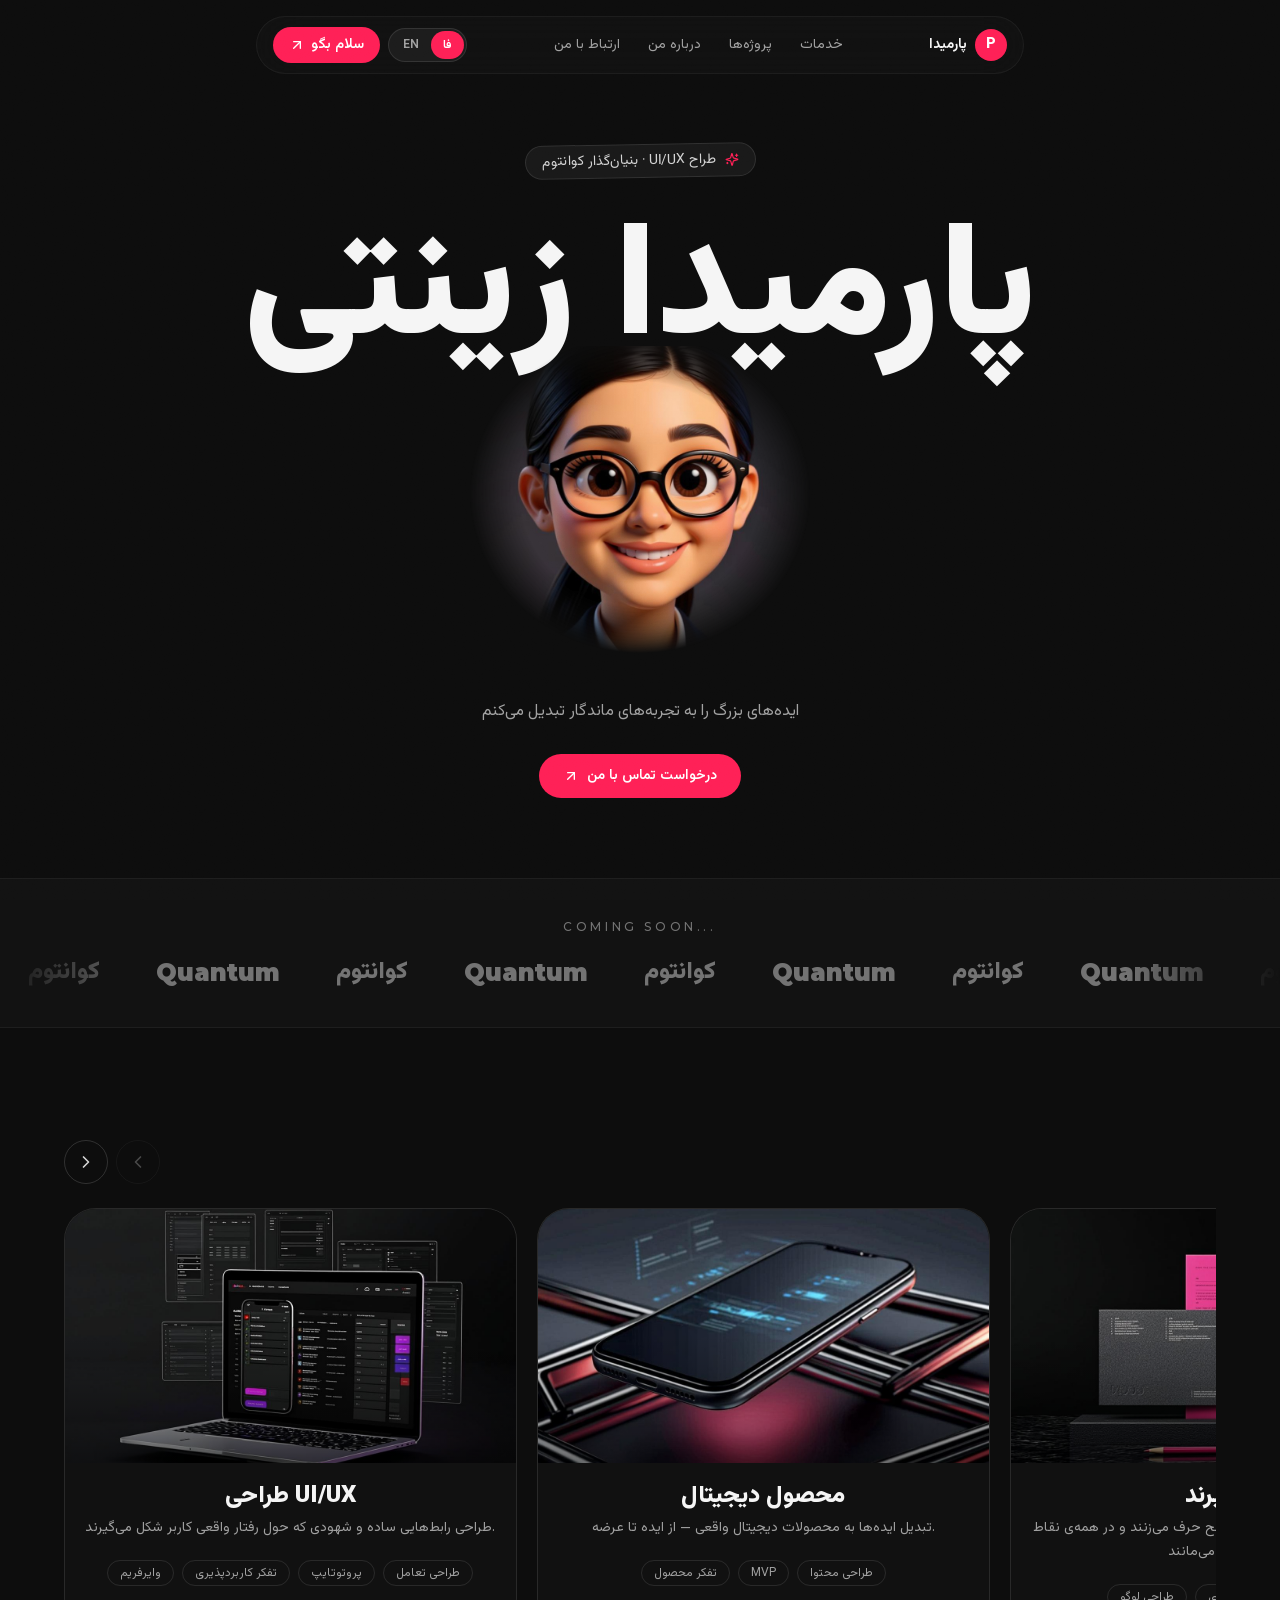
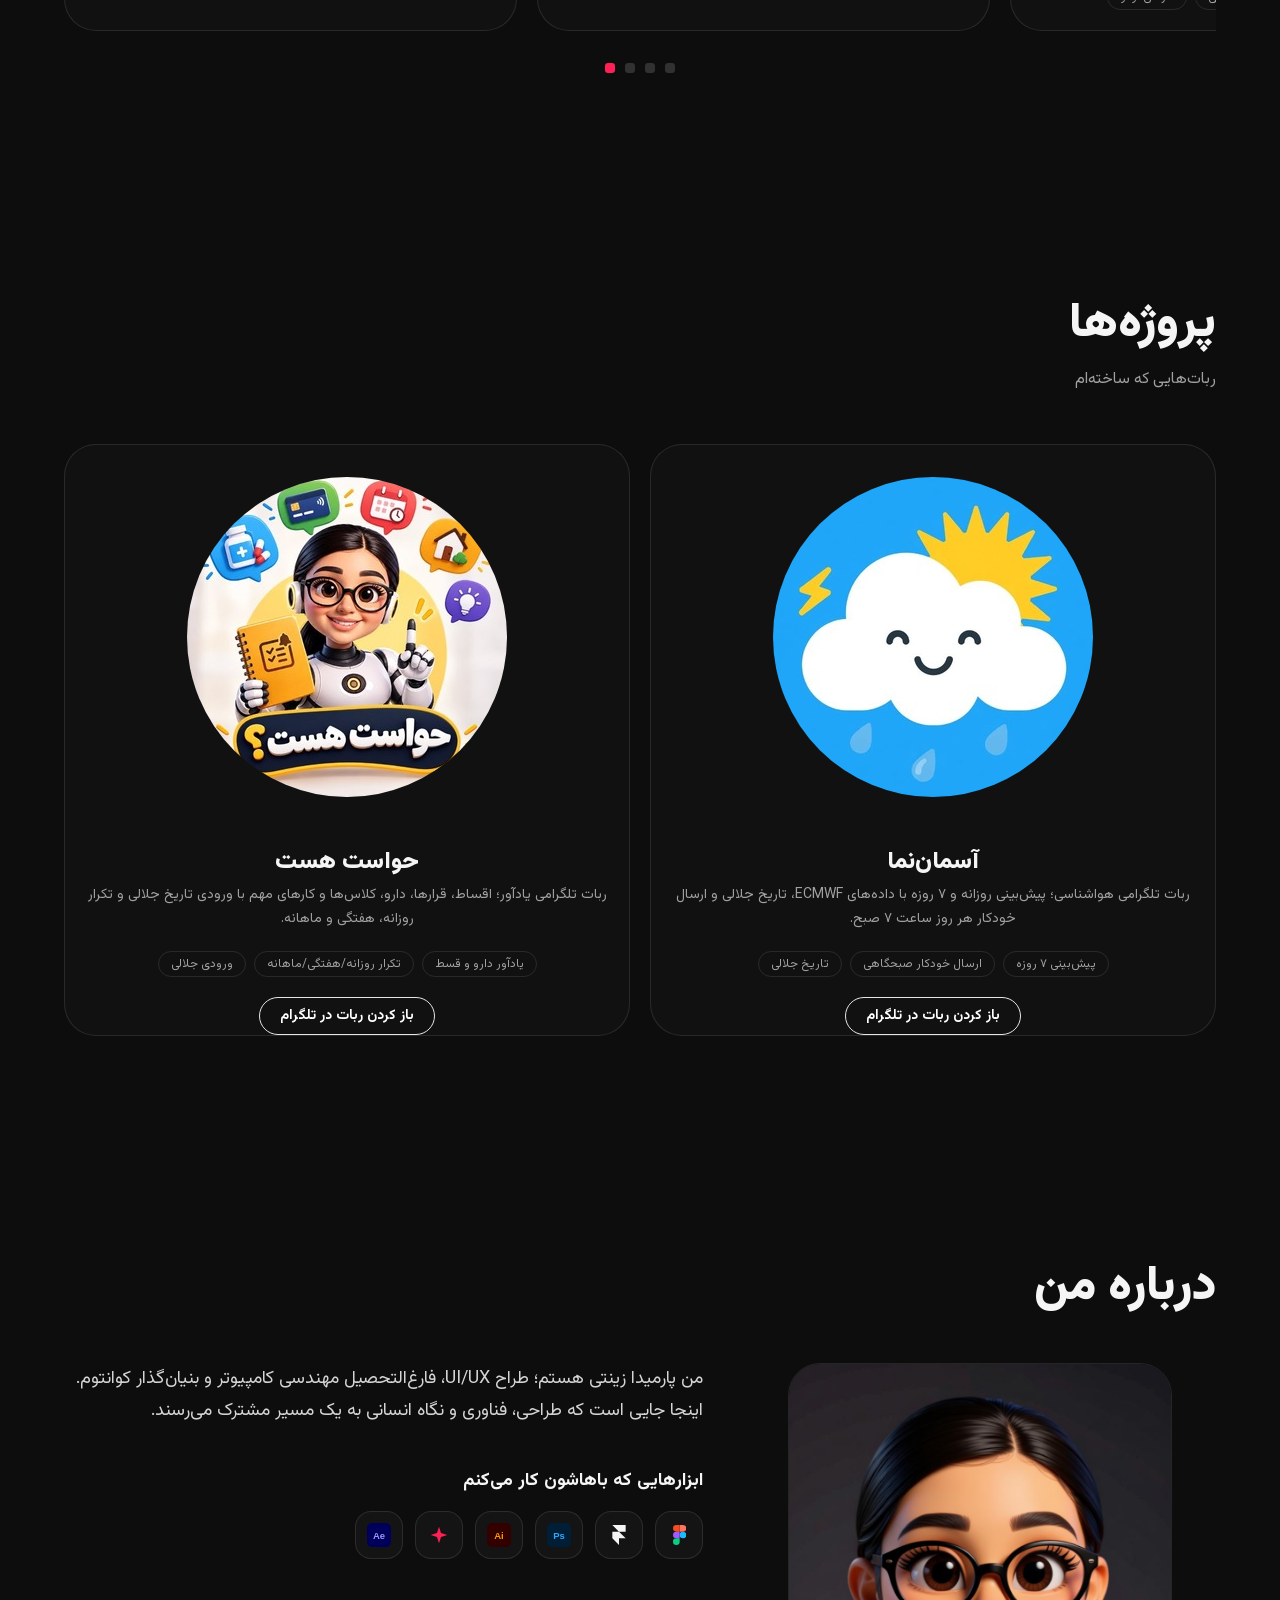
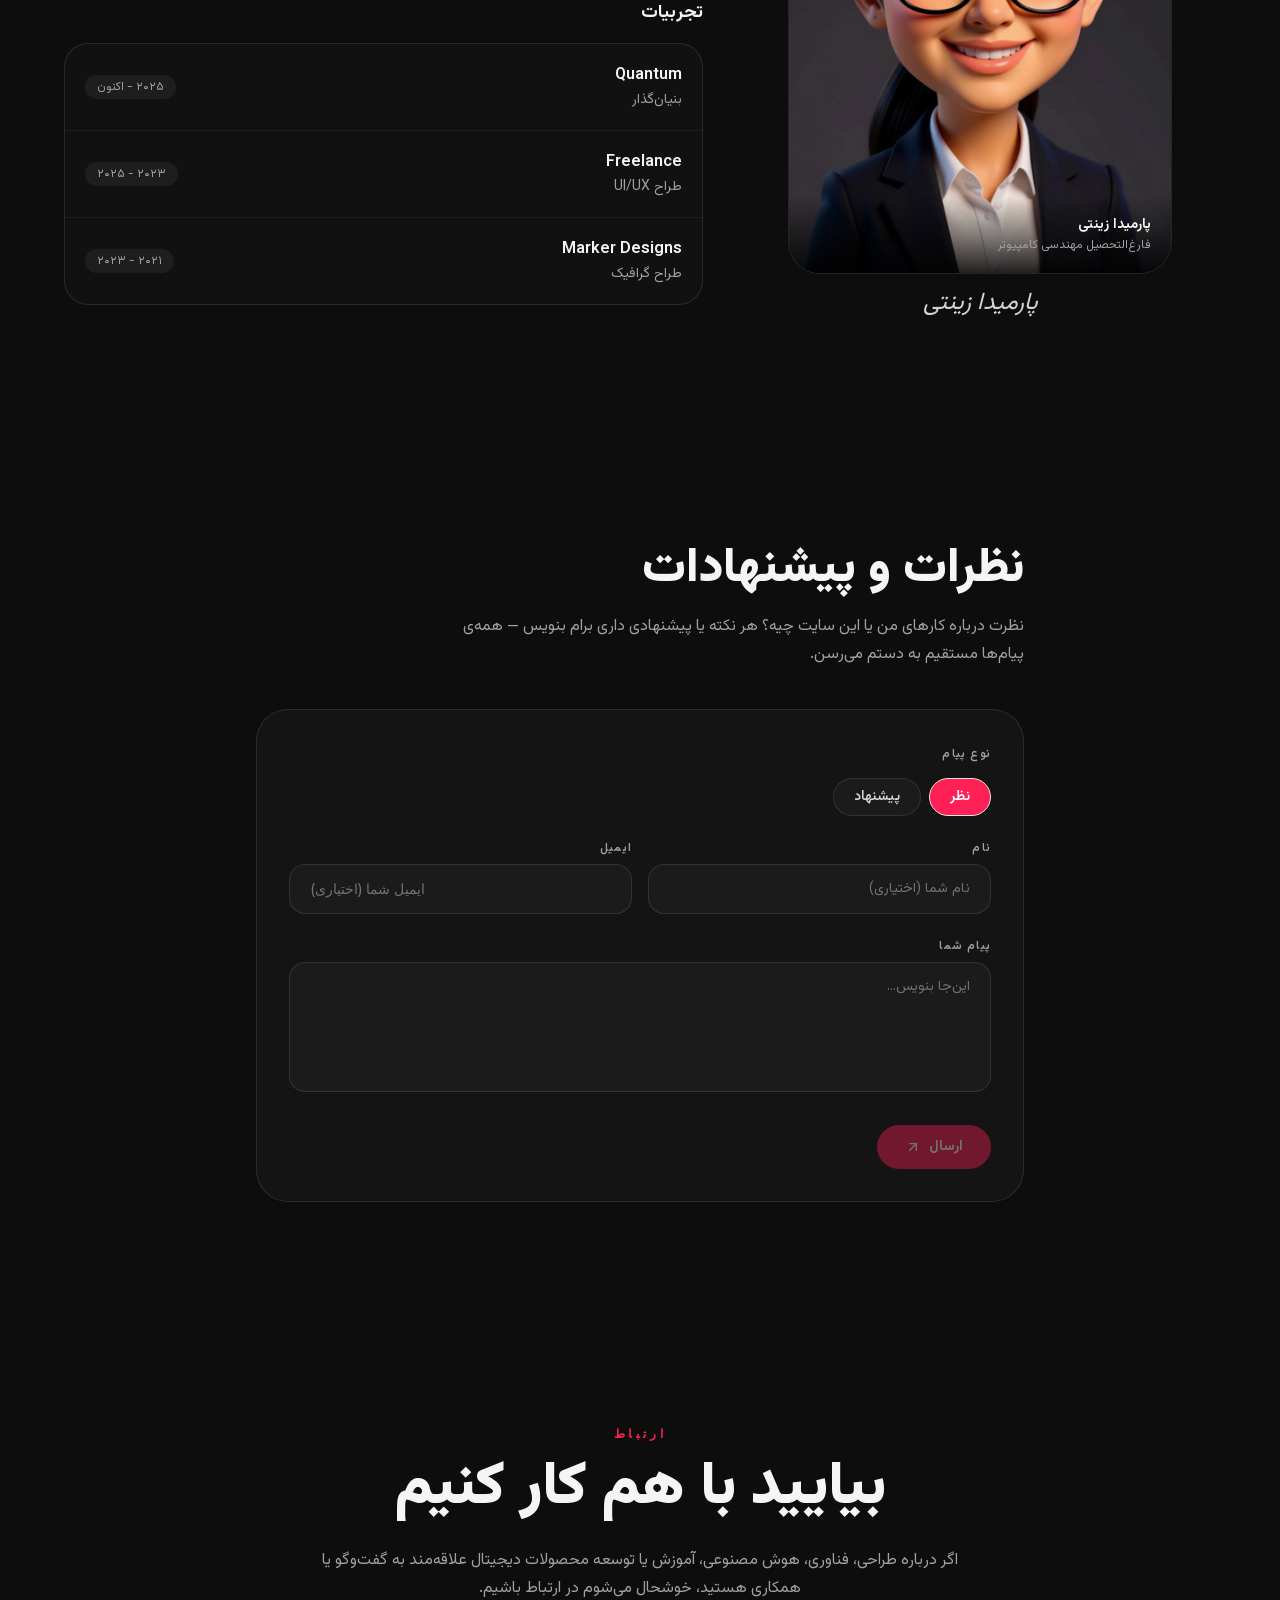
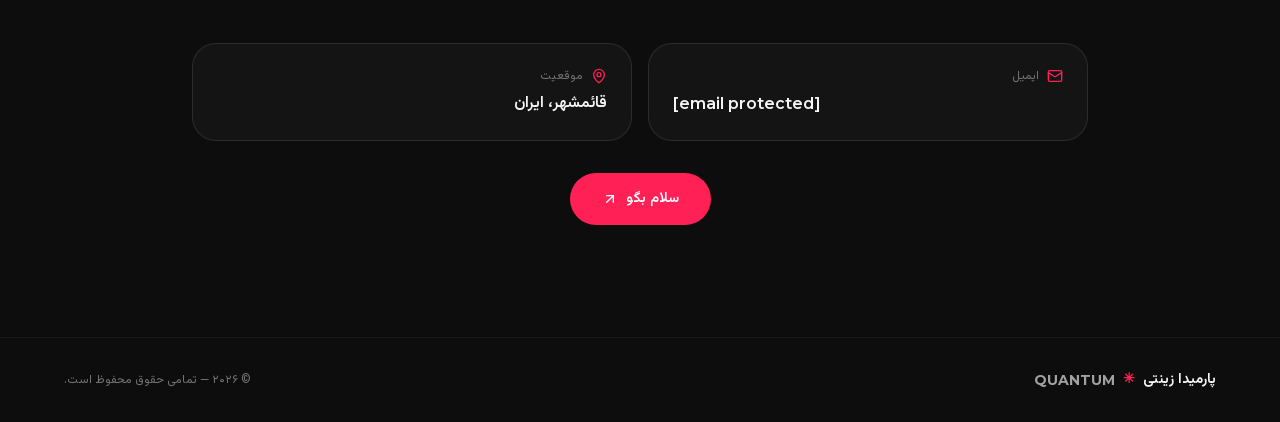
==== commit a5fe8be7: "Add project section with both Telegram bots" ====
--- a/index.html
+++ b/index.html
@@ -1 +1 @@
-<!DOCTYPE html><html lang="fa" dir="rtl"><head><meta charSet="utf-8"/><meta name="viewport" content="width=device-width, initial-scale=1"/><link rel="preload" as="image" imageSrcSet="./memoji.png 32w, ./memoji.png 48w, ./memoji.png 64w, ./memoji.png 96w, ./memoji.png 128w, ./memoji.png 256w, ./memoji.png 384w, ./memoji.png 640w, ./memoji.png 750w, ./memoji.png 828w, ./memoji.png 1080w, ./memoji.png 1200w, ./memoji.png 1920w, ./memoji.png 2048w, ./memoji.png 3840w" imageSizes="(max-width: 640px) 176px, (max-width: 1024px) 240px, 320px"/><link rel="stylesheet" href="./%5Broot-of-the-server%5D__ac707dea._.css" data-precedence="next_static/chunks/[root-of-the-server]__ac707dea._.css"/><link rel="preload" as="script" fetchPriority="low" href="./%5Bturbopack%5D_browser_dev_hmr-client_hmr-client_ts_956a0d3a._.js"/><script src="./node_modules_next_dist_compiled_react-dom_1e674e59._.js" async=""></script><script src="./node_modules_next_dist_compiled_react-server-dom-turbopack_9212ccad._.js" async=""></script><script src="./node_modules_next_dist_compiled_next-devtools_index_1dd7fb59.js" async=""></script><script src="./node_modules_next_dist_compiled_a0e4c7b4._.js" async=""></script><script src="./node_modules_next_dist_client_17643121._.js" async=""></script><script src="./node_modules_next_dist_f3530cac._.js" async=""></script><script src="./node_modules_%40swc_helpers_cjs_d80fb378._.js" async=""></script><script src="./_a0ff3932._.js" async=""></script><script src="./turbopack-_23a915ee._.js" async=""></script><script src="./node_modules_next_dist_be32b49c._.js" async=""></script><script src="./node_modules_next_dist_client_components_builtin_global-error_1cf6b850.js" async=""></script><script src="./node_modules_394613a2._.js" async=""></script><script src="./src_2bc135c0._.js" async=""></script><script src="./src_app_layout_tsx_1cf6b850._.js" async=""></script><script src="./src_d0afddc6._.js" async=""></script><script src="./node_modules_d1849f85._.js" async=""></script><script src="./src_app_page_tsx_0d22056a._.js" async=""></script><meta name="next-size-adjust" content=""/><meta name="theme-color" content="#0d0d0d"/><meta name="color-scheme" content="dark"/><title>پارمیدا زینتی | طراح UI/UX و بنیان‌گذار Quantum</title><meta name="description" content="وب‌سایت رسمی پارمیدا زینتی؛ طراح UI/UX، فارغ‌التحصیل مهندسی کامپیوتر و بنیان‌گذار Quantum از قائمشهر ایران — جایی که طراحی، فناوری و نگاه انسانی به یک مسیر مشترک می‌رسند."/><meta name="application-name" content="Parmida Zinati — Portfolio"/><meta name="author" content="Parmida Zinati"/><meta name="keywords" content="پارمیدا زینتی,Parmida Zinati,طراح UI/UX,UI/UX Designer,کوانتوم,Quantum,طراحی رابط کاربری,هویت برند,قائمشهر,portfolio"/><meta name="creator" content="Parmida Zinati"/><meta name="robots" content="index, follow"/><link rel="canonical" href="https://parmidazinati.github.io"/><meta property="og:title" content="پارمیدا زینتی | طراح UI/UX و بنیان‌گذار Quantum"/><meta property="og:description" content="وب‌سایت رسمی پارمیدا زینتی؛ طراح UI/UX، فارغ‌التحصیل مهندسی کامپیوتر و بنیان‌گذار Quantum از قائمشهر ایران — جایی که طراحی، فناوری و نگاه انسانی به یک مسیر مشترک می‌رسند."/><meta property="og:url" content="https://parmidazinati.github.io"/><meta property="og:site_name" content="Parmida Zinati"/><meta property="og:locale" content="fa_IR"/><meta property="og:image" content="https://parmidazinati.github.io/og-image.png"/><meta property="og:image:width" content="1200"/><meta property="og:image:height" content="630"/><meta property="og:image:alt" content="Parmida Zinati — UI/UX Designer"/><meta property="og:locale:alternate" content="en_US"/><meta property="og:type" content="website"/><meta name="twitter:card" content="summary_large_image"/><meta name="twitter:title" content="پارمیدا زینتی | طراح UI/UX و بنیان‌گذار Quantum"/><meta name="twitter:description" content="وب‌سایت رسمی پارمیدا زینتی؛ طراح UI/UX، فارغ‌التحصیل مهندسی کامپیوتر و بنیان‌گذار Quantum از قائمشهر ایران — جایی که طراحی، فناوری و نگاه انسانی به یک مسیر مشترک می‌رسند."/><meta name="twitter:image" content="https://parmidazinati.github.io/og-image.png"/><link rel="icon" href="./icon.svg"/><script src="./node_modules_next_dist_build_polyfills_polyfill-nomodule.js" noModule=""></script></head><body class="inter_fe8b9d92-module__LINzvG__variable montserrat_1c7cfbac-module__KHLIpa__variable vazirmatn_e8bde4d7-module__UQPStW__variable antialiased bg-[#0d0d0d] text-neutral-100"><div hidden=""><!--$--><!--/$--></div><div class="flex min-h-screen flex-col overflow-x-clip bg-[#0d0d0d]"><header class="fixed inset-x-0 top-4 z-50 flex justify-center px-3"><div class="w-full max-w-3xl rounded-full border px-4 py-2.5 backdrop-blur-xl transition-all duration-300 border-white/5 bg-[#141414]/60"><nav class="flex items-center justify-between gap-2"><a href="#top" class="flex items-center gap-2 whitespace-nowrap"><span class="font-display flex h-8 w-8 items-center justify-center rounded-full bg-brand text-sm font-black text-white">P</span><span class="hidden text-sm font-bold sm:block">پارمیدا</span></a><ul class="hidden items-center gap-1 md:flex"><li><a href="#services" class="rounded-full px-3 py-2 text-sm text-neutral-400 transition-colors hover:bg-white/5 hover:text-white">خدمات</a></li><li><a href="#about" class="rounded-full px-3 py-2 text-sm text-neutral-400 transition-colors hover:bg-white/5 hover:text-white">درباره من</a></li><li><a href="#contact" class="rounded-full px-3 py-2 text-sm text-neutral-400 transition-colors hover:bg-white/5 hover:text-white">ارتباط با من</a></li></ul><div class="flex items-center gap-2"><div role="group" aria-label="Language / زبان" class="flex items-center rounded-full border border-white/10 bg-white/5 p-0.5 text-xs font-semibold"><button type="button" aria-pressed="true" class="rounded-full px-3 py-1.5 transition-colors bg-brand text-white">فا</button><button type="button" aria-pressed="false" class="rounded-full px-3 py-1.5 transition-colors text-neutral-400 hover:text-white">EN</button></div><a href="#contact" class="hidden items-center gap-1.5 rounded-full bg-brand px-4 py-2 text-sm font-semibold text-white transition-transform hover:scale-[1.04] active:scale-95 sm:flex">سلام بگو<svg xmlns="http://www.w3.org/2000/svg" width="24" height="24" viewBox="0 0 24 24" fill="none" stroke="currentColor" stroke-width="2" stroke-linecap="round" stroke-linejoin="round" class="lucide lucide-arrow-up-right h-4 w-4" aria-hidden="true"><path d="M7 7h10v10"></path><path d="M7 17 17 7"></path></svg></a><button type="button" aria-expanded="false" aria-label="Menu" class="flex h-9 w-9 items-center justify-center rounded-full border border-white/10 text-neutral-300 md:hidden"><svg xmlns="http://www.w3.org/2000/svg" width="24" height="24" viewBox="0 0 24 24" fill="none" stroke="currentColor" stroke-width="2" stroke-linecap="round" stroke-linejoin="round" class="lucide lucide-menu h-4 w-4" aria-hidden="true"><path d="M4 12h16"></path><path d="M4 18h16"></path><path d="M4 6h16"></path></svg></button></div></nav></div></header><main class="flex-1"><section id="top" class="relative overflow-x-clip px-4 pb-14 pt-32 sm:pt-36 md:pb-20"><div class="mx-auto max-w-6xl text-center"><div style="transition-delay:0ms" class="reveal "><span class="inline-flex max-w-full -rotate-1 items-center gap-2 rounded-full border border-white/10 bg-white/5 px-4 py-1.5 text-center text-xs text-neutral-300 sm:text-sm"><svg xmlns="http://www.w3.org/2000/svg" width="24" height="24" viewBox="0 0 24 24" fill="none" stroke="currentColor" stroke-width="2" stroke-linecap="round" stroke-linejoin="round" class="lucide lucide-sparkles h-3.5 w-3.5 shrink-0 text-brand" aria-hidden="true"><path d="M9.937 15.5A2 2 0 0 0 8.5 14.063l-6.135-1.582a.5.5 0 0 1 0-.962L8.5 9.936A2 2 0 0 0 9.937 8.5l1.582-6.135a.5.5 0 0 1 .963 0L14.063 8.5A2 2 0 0 0 15.5 9.937l6.135 1.581a.5.5 0 0 1 0 .964L15.5 14.063a2 2 0 0 0-1.437 1.437l-1.582 6.135a.5.5 0 0 1-.963 0z"></path><path d="M20 3v4"></path><path d="M22 5h-4"></path><path d="M4 17v2"></path><path d="M5 18H3"></path></svg><span class="min-w-0 text-balance">طراح UI/UX · بنیان‌گذار کوانتوم</span></span></div><div style="transition-delay:100ms" class="reveal "><h1 class="font-display mt-6 text-[clamp(3rem,12.5vw,10rem)] font-black leading-[0.95] tracking-tight"><span class="block">پارمیدا زینتی</span></h1></div><div style="transition-delay:200ms" class="reveal "><div class="relative mx-auto -mt-4 h-44 w-44 sm:-mt-6 sm:h-60 sm:w-60 lg:h-80 lg:w-80"><div aria-hidden="true" class="bg-brand/25 absolute -inset-8 rounded-full blur-3xl"></div><img alt="پارمیدا زینتی" width="576" height="768" decoding="async" data-nimg="1" class="animate-floaty h-full w-full scale-110 object-cover object-center [mask-image:radial-gradient(ellipse_62%_58%_at_50%_42%,black_55%,transparent_78%)]" style="color:transparent" sizes="(max-width: 640px) 176px, (max-width: 1024px) 240px, 320px" srcSet="./memoji.png 32w, ./memoji.png 48w, ./memoji.png 64w, ./memoji.png 96w, ./memoji.png 128w, ./memoji.png 256w, ./memoji.png 384w, ./memoji.png 640w, ./memoji.png 750w, ./memoji.png 828w, ./memoji.png 1080w, ./memoji.png 1200w, ./memoji.png 1920w, ./memoji.png 2048w, ./memoji.png 3840w" src="./memoji.png"/></div></div><div style="transition-delay:250ms" class="reveal "><p class="mx-auto mt-2 max-w-xl text-sm leading-7 text-neutral-400 sm:text-base sm:mt-4">ایده‌های بزرگ را به تجربه‌های ماندگار تبدیل می‌کنم</p></div><div style="transition-delay:300ms" class="reveal "><div class="mt-7 flex flex-wrap items-center justify-center gap-3"><a href="#contact" class="flex items-center gap-2 rounded-full bg-brand px-6 py-3 text-sm font-semibold text-white transition-transform hover:scale-[1.04] active:scale-95">درخواست تماس با من<svg xmlns="http://www.w3.org/2000/svg" width="24" height="24" viewBox="0 0 24 24" fill="none" stroke="currentColor" stroke-width="2" stroke-linecap="round" stroke-linejoin="round" class="lucide lucide-arrow-up-right h-4 w-4" aria-hidden="true"><path d="M7 7h10v10"></path><path d="M7 17 17 7"></path></svg></a></div></div></div></section><section class="border-y border-white/5 bg-white/[0.02] py-10"><p dir="ltr" class="font-latin mb-6 text-center text-xs uppercase tracking-[0.3em] text-neutral-500">coming soon...</p><div dir="ltr" class="marquee-mask relative overflow-hidden"><div class="animate-marquee flex w-max items-center gap-14 px-7"><span class="font-display whitespace-nowrap text-xl text-neutral-500 transition-colors hover:text-white sm:text-2xl font-fa font-black">کوانتوم</span><span class="font-display whitespace-nowrap text-xl text-neutral-500 transition-colors hover:text-white sm:text-2xl font-latin font-black tracking-tight">Quantum</span><span class="font-display whitespace-nowrap text-xl text-neutral-500 transition-colors hover:text-white sm:text-2xl font-fa font-black">کوانتوم</span><span class="font-display whitespace-nowrap text-xl text-neutral-500 transition-colors hover:text-white sm:text-2xl font-latin font-black tracking-tight">Quantum</span><span class="font-display whitespace-nowrap text-xl text-neutral-500 transition-colors hover:text-white sm:text-2xl font-fa font-black">کوانتوم</span><span class="font-display whitespace-nowrap text-xl text-neutral-500 transition-colors hover:text-white sm:text-2xl font-latin font-black tracking-tight">Quantum</span><span class="font-display whitespace-nowrap text-xl text-neutral-500 transition-colors hover:text-white sm:text-2xl font-fa font-black">کوانتوم</span><span class="font-display whitespace-nowrap text-xl text-neutral-500 transition-colors hover:text-white sm:text-2xl font-latin font-black tracking-tight">Quantum</span><span class="font-display whitespace-nowrap text-xl text-neutral-500 transition-colors hover:text-white sm:text-2xl font-fa font-black">کوانتوم</span><span class="font-display whitespace-nowrap text-xl text-neutral-500 transition-colors hover:text-white sm:text-2xl font-latin font-black tracking-tight">Quantum</span><span class="font-display whitespace-nowrap text-xl text-neutral-500 transition-colors hover:text-white sm:text-2xl font-fa font-black">کوانتوم</span><span class="font-display whitespace-nowrap text-xl text-neutral-500 transition-colors hover:text-white sm:text-2xl font-latin font-black tracking-tight">Quantum</span></div></div></section><section id="services" class="scroll-mt-24 px-4 py-20 md:py-28"><div class="mx-auto max-w-6xl"><div><div style="transition-delay:0ms" class="reveal "><div class="mb-6 flex items-center justify-end gap-2"><button type="button" disabled="" aria-label="Previous slide" class="flex h-11 w-11 items-center justify-center rounded-full border border-white/15 text-neutral-300 transition-colors hover:border-brand hover:text-white disabled:cursor-not-allowed disabled:opacity-30 disabled:hover:border-white/15 disabled:hover:text-neutral-300"><svg xmlns="http://www.w3.org/2000/svg" width="24" height="24" viewBox="0 0 24 24" fill="none" stroke="currentColor" stroke-width="2" stroke-linecap="round" stroke-linejoin="round" class="lucide lucide-chevron-left h-5 w-5" aria-hidden="true"><path d="m15 18-6-6 6-6"></path></svg></button><button type="button" aria-label="Next slide" class="flex h-11 w-11 items-center justify-center rounded-full border border-white/15 text-neutral-300 transition-colors hover:border-brand hover:text-white disabled:cursor-not-allowed disabled:opacity-30 disabled:hover:border-white/15 disabled:hover:text-neutral-300"><svg xmlns="http://www.w3.org/2000/svg" width="24" height="24" viewBox="0 0 24 24" fill="none" stroke="currentColor" stroke-width="2" stroke-linecap="round" stroke-linejoin="round" class="lucide lucide-chevron-right h-5 w-5" aria-hidden="true"><path d="m9 18 6-6-6-6"></path></svg></button></div></div><div style="transition-delay:100ms" class="reveal "><div dir="ltr" class="flex snap-x snap-mandatory gap-5 overflow-x-auto [scrollbar-width:none] [&amp;::-webkit-scrollbar]:hidden"><div class="w-[72%] shrink-0 snap-start sm:w-[calc(50%-10px)] lg:w-[calc(40%-8px)]"><article class="group relative h-full overflow-hidden rounded-[2rem] border border-white/10 bg-white/[0.02]"><div class="relative aspect-[16/9] overflow-hidden"><img alt="طراحی UI/UX" loading="lazy" decoding="async" data-nimg="fill" class="object-cover transition-transform duration-700 group-hover:scale-105" style="position:absolute;height:100%;width:100%;left:0;top:0;right:0;bottom:0;color:transparent" sizes="(max-width: 640px) 72vw, 40vw" srcSet="./service-uiux.png 256w, ./service-uiux.png 384w, ./service-uiux.png 640w, ./service-uiux.png 750w, ./service-uiux.png 828w, ./service-uiux.png 1080w, ./service-uiux.png 1200w, ./service-uiux.png 1920w, ./service-uiux.png 2048w, ./service-uiux.png 3840w" src="./service-uiux.png"/><div class="absolute inset-0 bg-gradient-to-t from-black/70 via-transparent to-transparent opacity-80"></div></div><div class="p-4 text-center sm:p-5"><h3 class="font-display text-xl font-black sm:text-2xl">طراحی UI/UX</h3><p class="mt-1.5 text-sm leading-6 text-neutral-400">طراحی رابط‌هایی ساده و شهودی که حول رفتار واقعی کاربر شکل می‌گیرند.</p></div><ul class="flex flex-wrap justify-center gap-2 px-4 pb-4 sm:px-5 sm:pb-5"><li class="rounded-full border border-white/10 px-3 py-1 text-xs text-neutral-400">وایرفریم</li><li class="rounded-full border border-white/10 px-3 py-1 text-xs text-neutral-400">تفکر کاربردپذیری</li><li class="rounded-full border border-white/10 px-3 py-1 text-xs text-neutral-400">پروتوتایپ</li><li class="rounded-full border border-white/10 px-3 py-1 text-xs text-neutral-400">طراحی تعامل</li></ul></article></div><div class="w-[72%] shrink-0 snap-start sm:w-[calc(50%-10px)] lg:w-[calc(40%-8px)]"><article class="group relative h-full overflow-hidden rounded-[2rem] border border-white/10 bg-white/[0.02]"><div class="relative aspect-[16/9] overflow-hidden"><img alt="محصول دیجیتال" loading="lazy" decoding="async" data-nimg="fill" class="object-cover transition-transform duration-700 group-hover:scale-105" style="position:absolute;height:100%;width:100%;left:0;top:0;right:0;bottom:0;color:transparent" sizes="(max-width: 640px) 72vw, 40vw" srcSet="./service-product.png 256w, ./service-product.png 384w, ./service-product.png 640w, ./service-product.png 750w, ./service-product.png 828w, ./service-product.png 1080w, ./service-product.png 1200w, ./service-product.png 1920w, ./service-product.png 2048w, ./service-product.png 3840w" src="./service-product.png"/><div class="absolute inset-0 bg-gradient-to-t from-black/70 via-transparent to-transparent opacity-80"></div></div><div class="p-4 text-center sm:p-5"><h3 class="font-display text-xl font-black sm:text-2xl">محصول دیجیتال</h3><p class="mt-1.5 text-sm leading-6 text-neutral-400">تبدیل ایده‌ها به محصولات دیجیتال واقعی — از ایده تا عرضه.</p></div><ul class="flex flex-wrap justify-center gap-2 px-4 pb-4 sm:px-5 sm:pb-5"><li class="rounded-full border border-white/10 px-3 py-1 text-xs text-neutral-400">تفکر محصول</li><li class="rounded-full border border-white/10 px-3 py-1 text-xs text-neutral-400">MVP</li><li class="rounded-full border border-white/10 px-3 py-1 text-xs text-neutral-400">طراحی محتوا</li></ul></article></div><div class="w-[72%] shrink-0 snap-start sm:w-[calc(50%-10px)] lg:w-[calc(40%-8px)]"><article class="group relative h-full overflow-hidden rounded-[2rem] border border-white/10 bg-white/[0.02]"><div class="relative aspect-[16/9] overflow-hidden"><img alt="هویت برند" loading="lazy" decoding="async" data-nimg="fill" class="object-cover transition-transform duration-700 group-hover:scale-105" style="position:absolute;height:100%;width:100%;left:0;top:0;right:0;bottom:0;color:transparent" sizes="(max-width: 640px) 72vw, 40vw" srcSet="./service-brand.png 256w, ./service-brand.png 384w, ./service-brand.png 640w, ./service-brand.png 750w, ./service-brand.png 828w, ./service-brand.png 1080w, ./service-brand.png 1200w, ./service-brand.png 1920w, ./service-brand.png 2048w, ./service-brand.png 3840w" src="./service-brand.png"/><div class="absolute inset-0 bg-gradient-to-t from-black/70 via-transparent to-transparent opacity-80"></div></div><div class="p-4 text-center sm:p-5"><h3 class="font-display text-xl font-black sm:text-2xl">هویت برند</h3><p class="mt-1.5 text-sm leading-6 text-neutral-400">خلق سیستم‌های بصری قدرتمند که واضح حرف می‌زنند و در همه‌ی نقاط تماس یکدست می‌مانند.</p></div><ul class="flex flex-wrap justify-center gap-2 px-4 pb-4 sm:px-5 sm:pb-5"><li class="rounded-full border border-white/10 px-3 py-1 text-xs text-neutral-400">طراحی لوگو</li><li class="rounded-full border border-white/10 px-3 py-1 text-xs text-neutral-400">سیستم بصری</li><li class="rounded-full border border-white/10 px-3 py-1 text-xs text-neutral-400">گایدلاین</li></ul></article></div><div class="w-[72%] shrink-0 snap-start sm:w-[calc(50%-10px)] lg:w-[calc(40%-8px)]"><article class="group relative h-full overflow-hidden rounded-[2rem] border border-white/10 bg-white/[0.02]"><div class="relative aspect-[16/9] overflow-hidden"><img alt="طراحی دیجیتال" loading="lazy" decoding="async" data-nimg="fill" class="object-cover transition-transform duration-700 group-hover:scale-105" style="position:absolute;height:100%;width:100%;left:0;top:0;right:0;bottom:0;color:transparent" sizes="(max-width: 640px) 72vw, 40vw" srcSet="./service-digital-v2.png 256w, ./service-digital-v2.png 384w, ./service-digital-v2.png 640w, ./service-digital-v2.png 750w, ./service-digital-v2.png 828w, ./service-digital-v2.png 1080w, ./service-digital-v2.png 1200w, ./service-digital-v2.png 1920w, ./service-digital-v2.png 2048w, ./service-digital-v2.png 3840w" src="./service-digital-v2.png"/><div class="absolute inset-0 bg-gradient-to-t from-black/70 via-transparent to-transparent opacity-80"></div></div><div class="p-4 text-center sm:p-5"><h3 class="font-display text-xl font-black sm:text-2xl">طراحی دیجیتال</h3><p class="mt-1.5 text-sm leading-6 text-neutral-400">خلق ویژوال‌هایی که توجه را جلب می‌کنند و در پلتفرم‌های دیجیتال واضح پیام می‌رسانند.</p></div><ul class="flex flex-wrap justify-center gap-2 px-4 pb-4 sm:px-5 sm:pb-5"><li class="rounded-full border border-white/10 px-3 py-1 text-xs text-neutral-400">پست شبکه‌های اجتماعی</li><li class="rounded-full border border-white/10 px-3 py-1 text-xs text-neutral-400">کریتیو تبلیغات</li><li class="rounded-full border border-white/10 px-3 py-1 text-xs text-neutral-400">ویژوال کمپین</li></ul></article></div></div><div dir="ltr" class="mt-8 flex items-center justify-center gap-2.5"><button type="button" aria-label="Slide 1" aria-current="true" class="h-2.5 w-2.5 rounded-[3px] transition-colors bg-brand"></button><button type="button" aria-label="Slide 2" aria-current="false" class="h-2.5 w-2.5 rounded-[3px] transition-colors bg-white/15 hover:bg-white/35"></button><button type="button" aria-label="Slide 3" aria-current="false" class="h-2.5 w-2.5 rounded-[3px] transition-colors bg-white/15 hover:bg-white/35"></button><button type="button" aria-label="Slide 4" aria-current="false" class="h-2.5 w-2.5 rounded-[3px] transition-colors bg-white/15 hover:bg-white/35"></button></div></div></div></div></section><section id="about" class="scroll-mt-24 px-4 py-20 md:py-28"><div class="mx-auto max-w-6xl"><div style="transition-delay:0ms" class="reveal "><h2 class="font-display text-4xl font-black sm:text-5xl">درباره من</h2></div><div class="mt-12 grid items-start gap-10 lg:grid-cols-[0.85fr_1.15fr]"><div style="transition-delay:0ms" class="reveal relative mx-auto w-full max-w-sm lg:sticky lg:top-28"><div aria-hidden="true" class="bg-brand/20 absolute -inset-5 rounded-[3rem] blur-3xl"></div><div class="relative overflow-hidden rounded-[2rem] border border-white/10"><img alt="پارمیدا زینتی" loading="lazy" width="576" height="768" decoding="async" data-nimg="1" class="h-auto w-full object-cover" style="color:transparent" srcSet="./memoji.png 1x, ./memoji.png 2x" src="./memoji.png"/><div class="absolute inset-x-0 bottom-0 bg-gradient-to-t from-black/85 to-transparent p-5"><p class="text-sm font-bold">پارمیدا زینتی</p><p class="mt-0.5 text-xs text-neutral-400">فارغ‌التحصیل مهندسی کامپیوتر</p></div></div><p class="font-display mt-4 text-center text-2xl italic text-neutral-300">پارمیدا زینتی</p></div><div><div style="transition-delay:100ms" class="reveal "><p class="text-base leading-8 text-neutral-300 sm:text-lg">من پارمیدا زینتی هستم؛ طراح UI/UX، فارغ‌التحصیل مهندسی کامپیوتر و بنیان‌گذار کوانتوم. اینجا جایی است که طراحی، فناوری و نگاه انسانی به یک مسیر مشترک می‌رسند.</p></div><div style="transition-delay:150ms" class="reveal "><h3 class="mt-10 text-lg font-bold">ابزارهایی که باهاشون کار می‌کنم</h3><ul class="mt-4 flex flex-wrap gap-3"><li aria-label="Figma" class="tool-tile relative flex h-12 w-12 items-center justify-center rounded-2xl border border-white/10 bg-white/[0.03] transition-colors hover:border-brand"><svg viewBox="0 0 38 57" class="h-5 w-auto" aria-hidden="true"><path fill="#1ABCFE" d="M19 28.5a9.5 9.5 0 1 1 19 0 9.5 9.5 0 0 1-19 0z"></path><path fill="#0ACF83" d="M0 47.5A9.5 9.5 0 0 1 9.5 38H19v9.5a9.5 9.5 0 1 1-19 0z"></path><path fill="#FF7262" d="M19 0v19h9.5a9.5 9.5 0 1 0 0-19H19z"></path><path fill="#F24E1E" d="M0 9.5A9.5 9.5 0 0 0 9.5 19H19V0H9.5A9.5 9.5 0 0 0 0 9.5z"></path><path fill="#A259FF" d="M0 28.5A9.5 9.5 0 0 1 9.5 19H19v19H9.5A9.5 9.5 0 0 1 0 28.5z"></path></svg><span role="tooltip" class="font-latin tool-tip pointer-events-none absolute -top-3 left-1/2 z-10 whitespace-nowrap rounded-lg border border-white/10 bg-[#1c1c1c] px-2.5 py-1 text-xs font-semibold text-white shadow-xl">Figma</span></li><li aria-label="Framer" class="tool-tile relative flex h-12 w-12 items-center justify-center rounded-2xl border border-white/10 bg-white/[0.03] transition-colors hover:border-brand"><svg viewBox="0 0 24 24" class="h-5 w-5" fill="currentColor" aria-hidden="true"><path d="M4 0h16v8h-8zm0 8h8l8 8H4zm0 8h8v8z"></path></svg><span role="tooltip" class="font-latin tool-tip pointer-events-none absolute -top-3 left-1/2 z-10 whitespace-nowrap rounded-lg border border-white/10 bg-[#1c1c1c] px-2.5 py-1 text-xs font-semibold text-white shadow-xl">Framer</span></li><li aria-label="Photoshop" class="tool-tile relative flex h-12 w-12 items-center justify-center rounded-2xl border border-white/10 bg-white/[0.03] transition-colors hover:border-brand"><svg viewBox="0 0 24 24" class="h-6 w-6" aria-hidden="true"><rect width="24" height="24" rx="5" fill="#001E36"></rect><text x="12" y="16.4" text-anchor="middle" font-size="9.5" font-weight="bold" fill="#31A8FF" font-family="Arial, Helvetica, sans-serif">Ps</text></svg><span role="tooltip" class="font-latin tool-tip pointer-events-none absolute -top-3 left-1/2 z-10 whitespace-nowrap rounded-lg border border-white/10 bg-[#1c1c1c] px-2.5 py-1 text-xs font-semibold text-white shadow-xl">Photoshop</span></li><li aria-label="Illustrator" class="tool-tile relative flex h-12 w-12 items-center justify-center rounded-2xl border border-white/10 bg-white/[0.03] transition-colors hover:border-brand"><svg viewBox="0 0 24 24" class="h-6 w-6" aria-hidden="true"><rect width="24" height="24" rx="5" fill="#330000"></rect><text x="12" y="16.4" text-anchor="middle" font-size="9.5" font-weight="bold" fill="#FF9A00" font-family="Arial, Helvetica, sans-serif">Ai</text></svg><span role="tooltip" class="font-latin tool-tip pointer-events-none absolute -top-3 left-1/2 z-10 whitespace-nowrap rounded-lg border border-white/10 bg-[#1c1c1c] px-2.5 py-1 text-xs font-semibold text-white shadow-xl">Illustrator</span></li><li aria-label="Generative AI" class="tool-tile relative flex h-12 w-12 items-center justify-center rounded-2xl border border-white/10 bg-white/[0.03] transition-colors hover:border-brand"><svg viewBox="0 0 24 24" class="h-5 w-5" aria-hidden="true"><path d="M12 2l2.4 7.6L22 12l-7.6 2.4L12 22l-2.4-7.6L2 12l7.6-2.4z" fill="#ff2056"></path></svg><span role="tooltip" class="font-latin tool-tip pointer-events-none absolute -top-3 left-1/2 z-10 whitespace-nowrap rounded-lg border border-white/10 bg-[#1c1c1c] px-2.5 py-1 text-xs font-semibold text-white shadow-xl">Generative AI</span></li><li aria-label="After Effects" class="tool-tile relative flex h-12 w-12 items-center justify-center rounded-2xl border border-white/10 bg-white/[0.03] transition-colors hover:border-brand"><svg viewBox="0 0 24 24" class="h-6 w-6" aria-hidden="true"><rect width="24" height="24" rx="5" fill="#00005B"></rect><text x="12" y="16.4" text-anchor="middle" font-size="9.5" font-weight="bold" fill="#9999FF" font-family="Arial, Helvetica, sans-serif">Ae</text></svg><span role="tooltip" class="font-latin tool-tip pointer-events-none absolute -top-3 left-1/2 z-10 whitespace-nowrap rounded-lg border border-white/10 bg-[#1c1c1c] px-2.5 py-1 text-xs font-semibold text-white shadow-xl">After Effects</span></li></ul></div><div style="transition-delay:200ms" class="reveal "><h3 class="mt-10 text-lg font-bold">تجربیات</h3><ul class="mt-4 divide-y divide-white/5 rounded-[1.5rem] border border-white/10 bg-white/[0.02]"><li class="flex flex-wrap items-center justify-between gap-2 p-5"><div class="min-w-0"><p class="font-semibold">Quantum</p><p class="mt-0.5 text-sm text-neutral-400">بنیان‌گذار</p></div><span class="rounded-full bg-white/5 px-3 py-1 text-xs text-neutral-400">۲۰۲۵ - اکنون</span></li><li class="flex flex-wrap items-center justify-between gap-2 p-5"><div class="min-w-0"><p class="font-semibold">Freelance</p><p class="mt-0.5 text-sm text-neutral-400">طراح UI/UX</p></div><span class="rounded-full bg-white/5 px-3 py-1 text-xs text-neutral-400">۲۰۲۳ - ۲۰۲۵</span></li><li class="flex flex-wrap items-center justify-between gap-2 p-5"><div class="min-w-0"><p class="font-semibold">Marker Designs</p><p class="mt-0.5 text-sm text-neutral-400">طراح گرافیک</p></div><span class="rounded-full bg-white/5 px-3 py-1 text-xs text-neutral-400">۲۰۲۱ - ۲۰۲۳</span></li></ul></div></div></div></div></section><section id="feedback" class="scroll-mt-24 px-4 py-20 md:py-28"><div class="mx-auto max-w-3xl"><div style="transition-delay:0ms" class="reveal "><h2 class="font-display text-4xl font-black sm:text-5xl">نظرات و پیشنهادات</h2><p class="mt-4 max-w-xl text-base leading-7 text-neutral-400">نظرت درباره کارهای من یا این سایت چیه؟ هر نکته یا پیشنهادی داری برام بنویس — همه‌ی پیام‌ها مستقیم به دستم می‌رسن.</p></div><div style="transition-delay:100ms" class="reveal "><form class="mt-10 rounded-[2rem] border border-white/10 bg-white/[0.03] p-6 sm:p-8"><div><span class="text-xs font-semibold uppercase tracking-widest text-neutral-400">نوع پیام</span><div class="mt-3 flex gap-2"><button type="button" aria-pressed="true" class="rounded-full border px-5 py-2 text-sm font-semibold transition-colors border-brand bg-brand text-white">نظر</button><button type="button" aria-pressed="false" class="rounded-full border px-5 py-2 text-sm font-semibold transition-colors border-white/10 bg-white/[0.03] text-neutral-300 hover:border-brand/50 hover:text-white">پیشنهاد</button></div></div><div class="mt-6 grid gap-4 sm:grid-cols-2"><label class="block"><span class="mb-2 block text-xs font-semibold uppercase tracking-widest text-neutral-400">نام</span><input type="text" placeholder="نام شما (اختیاری)" class="w-full rounded-2xl border border-white/10 bg-white/[0.03] px-5 py-3.5 text-sm text-white placeholder:text-neutral-500 outline-none transition-colors focus:border-brand" value=""/></label><label class="block"><span class="mb-2 block text-xs font-semibold uppercase tracking-widest text-neutral-400">ایمیل</span><input type="email" dir="ltr" placeholder="ایمیل شما (اختیاری)" class="w-full rounded-2xl border border-white/10 bg-white/[0.03] px-5 py-3.5 text-sm text-white placeholder:text-neutral-500 outline-none transition-colors focus:border-brand font-latin text-left" value=""/></label></div><label class="mt-6 block"><span class="mb-2 block text-xs font-semibold uppercase tracking-widest text-neutral-400">پیام شما</span><textarea required="" rows="5" maxLength="2000" placeholder="این‌جا بنویس…" class="w-full rounded-2xl border border-white/10 bg-white/[0.03] px-5 py-3.5 text-sm text-white placeholder:text-neutral-500 outline-none transition-colors focus:border-brand resize-none"></textarea></label><div class="mt-6 flex flex-wrap items-center justify-between gap-4"><p aria-live="polite" class="text-sm font-medium sr-only">​</p><button type="submit" disabled="" class="inline-flex items-center gap-2 rounded-full bg-brand px-7 py-3 text-sm font-bold text-white transition-all hover:brightness-110 disabled:cursor-not-allowed disabled:opacity-40">ارسال<svg xmlns="http://www.w3.org/2000/svg" width="24" height="24" viewBox="0 0 24 24" fill="none" stroke="currentColor" stroke-width="2" stroke-linecap="round" stroke-linejoin="round" class="lucide lucide-arrow-up-right h-4 w-4" aria-hidden="true"><path d="M7 7h10v10"></path><path d="M7 17 17 7"></path></svg></button></div></form></div></div></section><section id="contact" class="scroll-mt-24 px-4 py-20 md:py-28"><div class="mx-auto max-w-4xl text-center"><div style="transition-delay:0ms" class="reveal "><p class="font-latin text-xs font-semibold uppercase tracking-[0.3em] text-brand">ارتباط</p><h2 class="font-display mt-3 text-4xl font-black sm:text-6xl">بیایید با هم کار کنیم</h2><p class="mx-auto mt-6 max-w-2xl text-sm leading-7 text-neutral-400 sm:text-base">اگر درباره طراحی، فناوری، هوش مصنوعی، آموزش یا توسعه محصولات دیجیتال علاقه‌مند به گفت‌وگو یا همکاری هستید، خوشحال می‌شوم در ارتباط باشیم.</p></div><div style="transition-delay:150ms" class="reveal "><div class="mt-10 grid gap-4 sm:grid-cols-2"><a href="/cdn-cgi/l/email-protection#64140516090d00054a1e0d0a05100d5c5d5756240309050d084a070b09" class="group rounded-[1.5rem] border border-white/10 bg-white/[0.03] p-6 text-start transition-colors hover:border-brand/50"><span class="flex items-center gap-2 text-xs text-neutral-500"><svg xmlns="http://www.w3.org/2000/svg" width="24" height="24" viewBox="0 0 24 24" fill="none" stroke="currentColor" stroke-width="2" stroke-linecap="round" stroke-linejoin="round" class="lucide lucide-mail h-4 w-4 text-brand" aria-hidden="true"><path d="m22 7-8.991 5.727a2 2 0 0 1-2.009 0L2 7"></path><rect x="2" y="4" width="20" height="16" rx="2"></rect></svg>ایمیل</span><span dir="ltr" class="font-latin mt-2 block break-all text-sm font-semibold sm:text-base"><span class="__cf_email__" data-cfemail="364657445b5f5257184c5f5857425f0e0f050476515b575f5a1855595b">[email&#160;protected]</span></span></a><div class="rounded-[1.5rem] border border-white/10 bg-white/[0.03] p-6 text-start"><span class="flex items-center gap-2 text-xs text-neutral-500"><svg xmlns="http://www.w3.org/2000/svg" width="24" height="24" viewBox="0 0 24 24" fill="none" stroke="currentColor" stroke-width="2" stroke-linecap="round" stroke-linejoin="round" class="lucide lucide-map-pin h-4 w-4 text-brand" aria-hidden="true"><path d="M20 10c0 4.993-5.539 10.193-7.399 11.799a1 1 0 0 1-1.202 0C9.539 20.193 4 14.993 4 10a8 8 0 0 1 16 0"></path><circle cx="12" cy="10" r="3"></circle></svg>موقعیت</span><span class="mt-2 block text-sm font-semibold sm:text-base">قائمشهر، ایران</span></div></div><a href="/cdn-cgi/l/email-protection#0e7e6f7c63676a6f207467606f7a6736373d3c4e69636f6762206d6163" class="mt-8 inline-flex items-center gap-2 rounded-full bg-brand px-8 py-4 text-sm font-semibold text-white transition-transform hover:scale-[1.04] active:scale-95">سلام بگو<svg xmlns="http://www.w3.org/2000/svg" width="24" height="24" viewBox="0 0 24 24" fill="none" stroke="currentColor" stroke-width="2" stroke-linecap="round" stroke-linejoin="round" class="lucide lucide-arrow-up-right h-4 w-4" aria-hidden="true"><path d="M7 7h10v10"></path><path d="M7 17 17 7"></path></svg></a></div></div></section></main><footer class="mt-auto border-t border-white/5 px-4 py-8"><div class="mx-auto flex max-w-6xl flex-col items-center justify-between gap-3 text-center sm:flex-row sm:text-start"><p class="flex items-center gap-2 text-sm font-bold">پارمیدا زینتی<span class="text-brand">✳</span><span class="font-latin text-neutral-400">QUANTUM</span></p><p class="text-xs text-neutral-500">© <!-- -->۲۰۲۶<!-- --> —<!-- --> <!-- -->تمامی حقوق محفوظ است.</p></div></footer></div><!--$--><!--/$--><div aria-hidden="true" class="grain-overlay"></div><div role="region" aria-label="Notifications (F8)" tabindex="-1" style="pointer-events:none"><ol tabindex="-1" class="fixed top-0 z-[100] flex max-h-screen w-full flex-col-reverse p-4 sm:bottom-0 sm:right-0 sm:top-auto sm:flex-col md:max-w-[420px]"></ol></div><script data-cfasync="false" src="/cdn-cgi/scripts/5c5dd728/cloudflare-static/email-decode.min.js"></script><script type="application/ld+json">{"@context":"https://schema.org","@type":"Person","name":"Parmida Zinati","alternateName":"پارمیدا زینتی","jobTitle":"UI/UX Designer","email":"parmida.zinati8932@gmail.com","url":"https://parmidazinati.github.io","address":{"@type":"PostalAddress","addressLocality":"Qaemshahr","addressCountry":"IR"},"worksFor":{"@type":"Organization","name":"Quantum"},"knowsAbout":["UI/UX Design","Brand Identity","Digital Product Design"]}</script><script id="_R_">self.__next_r="YJ7JFGHGCvmTtygGHNQJU"</script><script>(self.__next_f=self.__next_f||[]).push([0])</script><script>self.__next_f.push([1,"9:I[\"[project]/node_modules/next/dist/next-devtools/userspace/app/segment-explorer-node.js [app-client] (ecmascript)\",[\"./node_modules_next_dist_be32b49c._.js\",\"./node_modules_next_dist_client_components_builtin_global-error_1cf6b850.js\"],\"SegmentViewNode\"]\nb:\"$Sreact.fragment\"\n1d:I[\"[project]/node_modules/next/dist/client/components/layout-router.js [app-client] (ecmascript)\",[\"./node_modules_next_dist_be32b49c._.js\",\"./node_modules_next_dist_client_components_builtin_global-error_1cf6b850.js\"],\"default\"]\n1f:I[\"[project]/node_modules/next/dist/client/components/render-from-template-context.js [app-client] (ecmascript)\",[\"./node_modules_next_dist_be32b49c._.js\",\"./node_modules_next_dist_client_components_builtin_global-error_1cf6b850.js\"],\"default\"]\n2f:I[\"[project]/src/components/ui/toaster.tsx [app-client] (ecmascript)\",[\"./node_modules_394613a2._.js\",\"./src_2bc135c0._.js\",\"./src_app_layout_tsx_1cf6b850._.js\"],\"Toaster\"]\n34:I[\"[project]/node_modules/next/dist/client/components/client-page.js [app-client] (ecmascript)\",[\"./node_modules_next_dist_be32b49c._.js\",\"./node_modules_next_dist_client_components_builtin_global-error_1cf6b850.js\"],\"ClientPageRoot\"]\n35:I[\"[project]/src/app/page.tsx [app-client] (ecmascript)\",[\"./node_modules_394613a2._.js\",\"./src_2bc135c0._.js\",\"./src_app_layout_tsx_1cf6b850._.js\",\"./src_d0afddc6._.js\",\"./node_modules_d1849f85._.js\",\"./src_app_page_tsx_0d22056a._.js\"],\"default\"]\n3c:I[\"[project]/node_modules/next/dist/lib/framework/boundary-components.js [app-client] (ecmascript)\",[\"./node_modules_next_dist_be32b49c._.js\",\"./node_modules_next_dist_client_components_builtin_global-error_1cf6b850.js\"],\"OutletBoundary\"]\n3e:\"$Sreact.suspense\"\n47:I[\"[project]/node_modules/next/dist/lib/framework/boundary-components.js [app-client] (ecmascript)\",[\"./node_modules_next_dist_be32b49c._.js\",\"./node_modules_next_dist_client_components_builtin_global-error_1cf6b850.js\"],\"ViewportBoundary\"]\n4e:I[\"[project]/node_modules/next/dist/lib/framework/boundary-components.js [app-client] (ecmascript)\",[\"./node_modules_next_dist_be32b49c._.js\",\"./node_modules_next_dist_client_components_builtin_global-error_1cf6b850.js\"],\"MetadataBoundary\"]\n54:I[\"[project]/node_modules/next/dist/client/components/builtin/global-error.js [app-client] (ecmascript)\",[\"./node_modules_next_dist_be32b49c._.js\",\"./node_modules_next_dist_client_components_builtin_global-error_1cf6b850.js\"],\"default\"]\n73:I[\"[project]/node_modules/next/dist/lib/metadata/generate/icon-mark.js [app-client] (ecmascript)\",[\"./node_modules_next_dist_be32b49c._.js\",\"./node_modules_next_dist_client_components_builtin_global-error_1cf6b850.js\"],\"IconMark\"]\n:HL[\"./%5Broot-of-the-server%5D__ac707dea._.css\",\"style\"]\n:HL[\"./83afe278b6a6bb3c-s.p.3a6ba036.woff2\",\"font\",{\"crossOrigin\":\"\",\"type\":\"font/woff2\"}]\n:HL[\"./e8f2fbee2754df70-s.p.9b7a96b4.woff2\",\"font\",{\"crossOrigin\":\"\",\"type\":\"font/woff2\"}]\n:HL[\"./ec8f59eafded4799-s.p.bd0c2d26.woff2\",\"font\",{\"crossOrigin\":\"\",\"type\":\"font/woff2\"}]\n:HL[\"./f1d25eabcf1db66d-s.p.c041a43b.woff2\",\"font\",{\"crossOrigin\":\"\",\"type\":\"font/woff2\"}]\n:N1792658751597.412\n3:\"$EObject.defineProperty(()=\u003e{ctx.componentMod.preloadStyle(fullHref,ctx.renderOpts.crossOrigin,ctx.nonce)},\\\"name\\\",{value:\\\"\\\"})\"\n4:\"$EObject.defineProperty(()=\u003e{ctx.componentMod.preloadFont(href,type,ctx.renderOpts.crossOrigin,ctx.nonce)},\\\"name\\\",{value:\\\"\\\"})\"\n5:\"$EObject.defineProperty(()=\u003e{ctx.componentMod.preloadFont(href,type,ctx.renderOpts.crossOrigin,ctx.nonce)},\\\"name\\\",{value:\\\"\\\"}"])</script><script>self.__next_f.push([1,")\"\n6:\"$EObject.defineProperty(()=\u003e{ctx.componentMod.preloadFont(href,type,ctx.renderOpts.crossOrigin,ctx.nonce)},\\\"name\\\",{value:\\\"\\\"})\"\n7:\"$EObject.defineProperty(()=\u003e{ctx.componentMod.preloadFont(href,type,ctx.renderOpts.crossOrigin,ctx.nonce)},\\\"name\\\",{value:\\\"\\\"})\"\n2:{\"name\":\"Preloads\",\"key\":null,\"env\":\"Server\",\"stack\":[],\"props\":{\"preloadCallbacks\":[\"$3\",\"$4\",\"$5\",\"$6\",\"$7\"]}}\n8:[]\na:[]\nc:[[\"Array.map\",\"\",0,0,0,0,false]]\nd:[[\"Array.map\",\"\",0,0,0,0,false]]\ne:[[\"Array.map\",\"\",0,0,0,0,false]]\nf:[[\"Array.map\",\"\",0,0,0,0,false]]\n12:I[\"[project]/node_modules/next/dist/client/components/layout-router.js [app-client] (ecmascript)\",[\"./node_modules_next_dist_be32b49c._.js\",\"./node_modules_next_dist_client_components_builtin_global-error_1cf6b850.js\"],\"default\"]\n15:I[\"[project]/node_modules/next/dist/client/components/render-from-template-context.js [app-client] (ecmascript)\",[\"./node_modules_next_dist_be32b49c._.js\",\"./node_modules_next_dist_client_components_builtin_global-error_1cf6b850.js\"],\"default\"]\n16:{}\n17:[[\"Promise.all\",\"\",0,0,0,0,true]]\n14:{\"children\":[\"$\",\"$L15\",null,\"$16\",null,\"$17\",1]}\n18:[[\"Promise.all\",\"\",0,0,0,0,true]]\n13:{\"parallelRouterKey\":\"children\",\"error\":\"$undefined\",\"errorStyles\":\"$undefined\",\"errorScripts\":\"$undefined\",\"template\":[\"$\",\"$b\",null,\"$14\",null,\"$18\",0],\"templateStyles\":\"$undefined\",\"templateScripts\":\"$undefined\",\"notFound\":\"$Y\",\"forbidden\":\"$undefined\",\"unauthorized\":\"$undefined\",\"segmentViewBoundaries\":\"$Y\"}\n19:[[\"Promise.all\",\"\",0,0,0,0,true]]\n11:{\"name\":\"RootLayout\",\"key\":null,\"env\":\"Server\",\"stack\":[],\"props\":{\"children\":[\"$\",\"$L12\",null,\"$13\",null,\"$19\",1],\"params\":\"$Y\"}}\n1a:[[\"RootLayout\",\"/home/z/my-project/.next/dev/server/chunks/ssr/[root-of-the-server]__f926fd33._.js\",236,263,235,1,false]]\n1b:[[\"RootLayout\",\"/home/z/my-project/.next/dev/server/chunks/ssr/[root-of-the-server]__f926fd33._.js\",240,270,235,1,false]]\n1c:[[\"Promise.all\",\"\",0,0,0,0,true]]\n1e:[[\"Promise.all\",\"\",0,0,0,0,true]]\n20:[]\n22:{\"name\":\"NotFound\",\"key\":null,\"env\":\"Server\",\"stack\":[],\"props\":{}}\n23:{\"name\":\"HTTPAccessErrorFallback\",\"key\":null,\"env\":\"Server\",\"owner\":\"$22\",\"stack\":[],\"props\":{\"status\":404,\"message\":\"This page could not be found.\"}}\n24:[]\n25:[]\n26:[]\n27:[]\n28:[]\n29:[]\n2a:[]\n2b:[[\"Promise.all\",\"\",0,0,0,0,true]]\n2c:[[\"Promise.all\",\"\",0,0,0,0,true]]\n2d:[[\"RootLayout\",\"/home/z/my-project/.next/dev/server/chunks/ssr/[root-of-the-server]__f926fd33._.js\",244,268,235,1,false]]\n2e:[[\"RootLayout\",\"/home/z/my-project/.next/dev/server/chunks/ssr/[root-of-the-server]__f926fd33._.js\",252,268,235,1,false]]\n30:[[\"RootLayout\",\"/home/z/my-project/.next/dev/server/chunks/ssr/[root-of-the-server]__f926fd33._.js\",257,268,235,1,false]]\n31:[[\"Promise.all\",\"\",0,0,0,0,true]]\n32:[[\"Promise.all\",\"\",0,0,0,0,true]]\n33:[[\"Promise.all\",\"\",0,0,0,0,true]]\n36:[[\"Array.map\",\"\",0,0,0,0,false],[\"Array.map\",\"\",0,0,0,0,false]]\n37:[[\"Array.map\",\"\",0,0,0,0,false],[\"Array.map\",\"\",0,0,0,0,false]]\n38:[[\"Array.map\",\"\",0,0,0,0,false],[\"Array.map\",\"\",0,0,0,0,false]]\n3a:{\"name\":\"Next.MetadataOutlet\",\"key\":null,\"env\":\"Server\",\"stack\":[[\"Promise.all\",\"\",0,0,0,0,true]],\"props\":{}}\n3b:[]\n3d:[]\n40:[]\n"])</script><script>self.__next_f.push([1,"43:\"$EObject.defineProperty(function(type,config,children){for(var propName,i=2;i\u003carguments.length;i++)validateChildKeys(arguments[i]);i={};var key=null;if(null!=config)for(propName in didWarnAboutOldJSXRuntime||!(\\\"__self\\\"in config)||\\\"key\\\"in config||(didWarnAboutOldJSXRuntime=!0,console.warn(\\\"Your app (or one of its dependencies) is using an outdated JSX transform. Update to the modern JSX transform for faster performance: https://react.dev/link/new-jsx-transform\\\")),hasValidKey(config)\u0026\u0026(checkKeyStringCoercion(config.key),key=\\\"\\\"+config.key),config)hasOwnProperty.call(config,propName)\u0026\u0026\\\"key\\\"!==propName\u0026\u0026\\\"__self\\\"!==propName\u0026\u0026\\\"__source\\\"!==propName\u0026\u0026(i[propName]=config[propName]);var childrenLength=arguments.length-2;if(1===childrenLength)i.children=children;else if(1\u003cchildrenLength){for(var childArray=Array(childrenLength),_i=0;_i\u003cchildrenLength;_i++)childArray[_i]=arguments[_i+2];Object.freeze\u0026\u0026Object.freeze(childArray),i.children=childArray}if(type\u0026\u0026type.defaultProps)for(propName in childrenLength=type.defaultProps)void 0===i[propName]\u0026\u0026(i[propName]=childrenLength[propName]);return key\u0026\u0026function(props,displayName){function warnAboutAccessingKey(){specialPropKeyWarningShown||(specialPropKeyWarningShown=!0,console.error(\\\"%s: `key` is not a prop. Trying to access it will result in `undefined` being returned. If you need to access the same value within the child component, you should pass it as a different prop. (https://react.dev/link/special-props)\\\",displayName))}warnAboutAccessingKey.isReactWarning=!0,Object.defineProperty(props,\\\"key\\\",{get:warnAboutAccessingKey,configurable:!0})}(i,\\\"function\\\"==typeof type?type.displayName||type.name||\\\"Unknown\\\":type),(propName=1e4\u003eReactSharedInternals.recentlyCreatedOwnerStacks++)?(childArray=Error.stackTraceLimit,Error.stackTraceLimit=10,childrenLength=Error(\\\"react-stack-top-frame\\\"),Error.stackTraceLimit=childArray):childrenLength=unknownOwnerDebugStack,ReactElement(type,key,i,getOwner(),childrenLength,propName?createTask(getTaskName(type)):unknownOwnerDebugTask)},\\\"name\\\",{value:\\\"\\\"})\"\n"])</script><script>self.__next_f.push([1,"42:{\"name\":\"NonIndex\",\"key\":null,\"env\":\"Server\",\"stack\":[],\"props\":{\"createElement\":\"$43\",\"pagePath\":\"/\",\"statusCode\":200,\"isPossibleServerAction\":false}}\n45:{\"name\":\"ViewportWrapper\",\"key\":null,\"env\":\"Server\",\"stack\":[],\"props\":{}}\n46:[]\n49:{\"name\":\"Next.Viewport\",\"key\":null,\"env\":\"Server\",\"owner\":\"$45\",\"stack\":[],\"props\":{}}\n4b:{\"name\":\"MetadataWrapper\",\"key\":null,\"env\":\"Server\",\"stack\":[],\"props\":{}}\n4c:[]\n4d:[]\n4f:[]\n51:{\"name\":\"Next.Metadata\",\"key\":null,\"env\":\"Server\",\"owner\":\"$4b\",\"stack\":[],\"props\":{}}\n52:[]\n55:[]\n56:[]\n57:[]\n58:[[\"Array.map\",\"\",0,0,0,0,false]]\n59:[]\n5a:[]\n5b:[]\n5c:[]\n5d:[[\"Array.map\",\"\",0,0,0,0,false]]\n5e:[]\n5f:[]\n60:[]\n61:[]\n62:[]\n63:[]\n64:[]\n65:[]\n66:[]\n67:[[\"Array.map\",\"\",0,0,0,0,false],[\"Array.map\",\"\",0,0,0,0,false]]\n68:[[\"Array.map\",\"\",0,0,0,0,false],[\"Array.map\",\"\",0,0,0,0,false]]\n69:[[\"Array.map\",\"\",0,0,0,0,false],[\"Array.map\",\"\",0,0,0,0,false]]\n6a:[[\"Array.map\",\"\",0,0,0,0,false],[\"Array.map\",\"\",0,0,0,0,false]]\n6b:[[\"Array.map\",\"\",0,0,0,0,false]]\n6c:[]\n6d:[]\n6e:[]\n6f:[]\n70:[[\"Array.map\",\"\",0,0,0,0,false],[\"Array.map\",\"\",0,0,0,0,false]]\n71:[[\"Array.map\",\"\",0,0,0,0,false]]\n72:[]\n1:D{\"time\":0.3247600000031525}\n1:D\"$2\"\n1:D{\"time\":0.37553900000057183}\n1:null\n10:D{\"time\":1.0159889999995357}\n10:D\"$11\"\n10:D{\"time\":1.2513209999960964}\n21:D{\"time\":1.532777000000351}\n21:D\"$22\"\n21:D{\"time\":1.602481000001717}\n21:D\"$23\"\n21:D{\"time\":1.7214400000011665}\n21:[[\"$\",\"title\",null,{\"children\":\"404: This page could not be found.\"},\"$23\",\"$24\",1],[\"$\",\"div\",null,{\"style\":{\"fontFamily\":\"system-ui,\\\"Segoe UI\\\",Roboto,Helvetica,Arial,sans-serif,\\\"Apple Color Emoji\\\",\\\"Segoe UI Emoji\\\"\",\"height\":\"100vh\",\"textAlign\":\"center\",\"display\":\"flex\",\"flexDirection\":\"column\",\"alignItems\":\"center\",\"justifyContent\":\"center\"},\"children\":[\"$\",\"div\",null,{\"children\":[[\"$\",\"style\",null,{\"dangerouslySetInnerHTML\":{\"__html\":\"body{color:#000;background:#fff;margin:0}.next-error-h1{border-right:1px solid rgba(0,0,0,.3)}@media (prefers-color-scheme:dark){body{color:#fff;background:#000}.next-error-h1{border-right:1px solid rgba(255,255,255,.3)}}\"}},\"$23\",\"$27\",1],[\"$\",\"h1\",null,{\"className\":\"next-error-h1\",\"style\":{\"display\":\"inline-block\",\"margin\":\"0 20px 0 0\",\"padding\":\"0 23px 0 0\",\"fontSize\":24,\"fontWeight\":500,\"verticalAlign\":\"top\",\"lineHeight\":\"49px\"},\"children\":404},\"$23\",\"$28\",1],[\"$\",\"div\",null,{\"style\":{\"display\":\"inline-block\"},\"children\":[\"$\",\"h2\",null,{\"style\":{\"fontSize\":14,\"fontWeight\":400,\"lineHeight\":\"49px\",\"margin\":0},\"children\":\"This page could not be found.\"},\"$23\",\"$2a\",1]},\"$23\",\"$29\",1]]},\"$23\",\"$26\",1]},\"$23\",\"$25\",1]]\n"])</script><script>self.__next_f.push([1,"10:[\"$\",\"html\",null,{\"lang\":\"fa\",\"dir\":\"rtl\",\"suppressHydrationWarning\":true,\"children\":[\"$\",\"body\",null,{\"className\":\"inter_fe8b9d92-module__LINzvG__variable montserrat_1c7cfbac-module__KHLIpa__variable vazirmatn_e8bde4d7-module__UQPStW__variable antialiased bg-[#0d0d0d] text-neutral-100\",\"children\":[[\"$\",\"$L1d\",null,{\"parallelRouterKey\":\"children\",\"error\":\"$undefined\",\"errorStyles\":\"$undefined\",\"errorScripts\":\"$undefined\",\"template\":[\"$\",\"$L1f\",null,{},null,\"$1e\",1],\"templateStyles\":\"$undefined\",\"templateScripts\":\"$undefined\",\"notFound\":[\"$\",\"$L9\",\"c-not-found\",{\"type\":\"not-found\",\"pagePath\":\"__next_builtin__not-found.js\",\"children\":[\"$21\",[]]},null,\"$20\",0],\"forbidden\":\"$undefined\",\"unauthorized\":\"$undefined\",\"segmentViewBoundaries\":[[\"$\",\"$L9\",null,{\"type\":\"boundary:not-found\",\"pagePath\":\"__next_builtin__not-found.js@boundary\"},null,\"$2b\",1],\"$undefined\",\"$undefined\",[\"$\",\"$L9\",null,{\"type\":\"boundary:global-error\",\"pagePath\":\"__next_builtin__global-error.js\"},null,\"$2c\",1]]},null,\"$1c\",1],[\"$\",\"div\",null,{\"aria-hidden\":true,\"className\":\"grain-overlay\"},\"$11\",\"$2d\",1],[\"$\",\"$L2f\",null,{},\"$11\",\"$2e\",1],[\"$\",\"script\",null,{\"type\":\"application/ld+json\",\"dangerouslySetInnerHTML\":{\"__html\":\"{\\\"@context\\\":\\\"https://schema.org\\\",\\\"@type\\\":\\\"Person\\\",\\\"name\\\":\\\"Parmida Zinati\\\",\\\"alternateName\\\":\\\"پارمیدا زینتی\\\",\\\"jobTitle\\\":\\\"UI/UX Designer\\\",\\\"email\\\":\\\"parmida.zinati8932@gmail.com\\\",\\\"url\\\":\\\"https://parmidazinati.github.io\\\",\\\"address\\\":{\\\"@type\\\":\\\"PostalAddress\\\",\\\"addressLocality\\\":\\\"Qaemshahr\\\",\\\"addressCountry\\\":\\\"IR\\\"},\\\"worksFor\\\":{\\\"@type\\\":\\\"Organization\\\",\\\"name\\\":\\\"Quantum\\\"},\\\"knowsAbout\\\":[\\\"UI/UX Design\\\",\\\"Brand Identity\\\",\\\"Digital Product Design\\\"]}\"}},\"$11\",\"$30\",1]]},\"$11\",\"$1b\",1]},\"$11\",\"$1a\",1]\n"])</script><script>self.__next_f.push([1,"39:D{\"time\":3.9623589999973774}\n39:D\"$3a\"\n39:D{\"time\":5.12289900000178}\n39:[\"$\",\"$L3c\",null,{\"children\":[\"$\",\"$3e\",null,{\"name\":\"Next.MetadataOutlet\",\"children\":\"$@3f\"},\"$3a\",\"$3d\",1]},\"$3a\",\"$3b\",1]\n41:D{\"time\":5.514095999998972}\n41:D\"$42\"\n41:D{\"time\":5.526061999997182}\n41:null\n44:D{\"time\":5.666683999996167}\n44:D\"$45\"\n44:D{\"time\":5.739764999998442}\n48:D{\"time\":5.787717999999586}\n48:D\"$49\"\n44:[\"$\",\"$L47\",null,{\"children\":\"$L48\"},\"$45\",\"$46\",1]\n4a:D{\"time\":6.165592999997898}\n4a:D\"$4b\"\n4a:D{\"time\":6.281319000001531}\n50:D{\"time\":6.387030999998387}\n50:D\"$51\"\n4a:[\"$\",\"div\",null,{\"hidden\":true,\"children\":[\"$\",\"$L4e\",null,{\"children\":[\"$\",\"$3e\",null,{\"name\":\"Next.Metadata\",\"children\":\"$L50\"},\"$4b\",\"$4f\",1]},\"$4b\",\"$4d\",1]},\"$4b\",\"$4c\",1]\n53:[]\n"])</script><script>self.__next_f.push([1,"0:{\"P\":\"$1\",\"b\":\"development\",\"c\":[\"\",\"\"],\"q\":\"\",\"i\":false,\"f\":[[[\"\",{\"children\":[\"__PAGE__\",{}]},\"$undefined\",\"$undefined\",true],[[\"$\",\"$L9\",\"layout\",{\"type\":\"layout\",\"pagePath\":\"layout.tsx\",\"children\":[\"$\",\"$b\",\"c\",{\"children\":[[[\"$\",\"link\",\"0\",{\"rel\":\"stylesheet\",\"href\":\"./%5Broot-of-the-server%5D__ac707dea._.css\",\"precedence\":\"next_static/chunks/[root-of-the-server]__ac707dea._.css\",\"crossOrigin\":\"$undefined\",\"nonce\":\"$undefined\"},null,\"$c\",0],[\"$\",\"script\",\"script-0\",{\"src\":\"./node_modules_394613a2._.js\",\"async\":true,\"nonce\":\"$undefined\"},null,\"$d\",0],[\"$\",\"script\",\"script-1\",{\"src\":\"./src_2bc135c0._.js\",\"async\":true,\"nonce\":\"$undefined\"},null,\"$e\",0],[\"$\",\"script\",\"script-2\",{\"src\":\"./src_app_layout_tsx_1cf6b850._.js\",\"async\":true,\"nonce\":\"$undefined\"},null,\"$f\",0]],\"$10\"]},null,\"$a\",1]},null,\"$8\",0],{\"children\":[[\"$\",\"$b\",\"c\",{\"children\":[[\"$\",\"$L9\",\"c-page\",{\"type\":\"page\",\"pagePath\":\"page.tsx\",\"children\":[\"$\",\"$L34\",null,{\"Component\":\"$35\",\"serverProvidedParams\":{\"searchParams\":{},\"params\":{},\"promises\":null}},null,\"$33\",1]},null,\"$32\",1],[[\"$\",\"script\",\"script-0\",{\"src\":\"./src_d0afddc6._.js\",\"async\":true,\"nonce\":\"$undefined\"},null,\"$36\",0],[\"$\",\"script\",\"script-1\",{\"src\":\"./node_modules_d1849f85._.js\",\"async\":true,\"nonce\":\"$undefined\"},null,\"$37\",0],[\"$\",\"script\",\"script-2\",{\"src\":\"./src_app_page_tsx_0d22056a._.js\",\"async\":true,\"nonce\":\"$undefined\"},null,\"$38\",0]],\"$39\"]},null,\"$31\",0],{},null,false,false]},null,false,false],[\"$\",\"$b\",\"h\",{\"children\":[\"$41\",\"$44\",\"$4a\",[\"$\",\"meta\",null,{\"name\":\"next-size-adjust\",\"content\":\"\"},null,\"$52\",1]]},null,\"$40\",0],false]],\"m\":\"$W53\",\"G\":[\"$54\",[\"$\",\"$L9\",\"ge-svn\",{\"type\":\"global-error\",\"pagePath\":\"__next_builtin__global-error.js\",\"children\":[]},null,\"$55\",0]],\"S\":false}\n"])</script><script>self.__next_f.push([1,"48:D{\"time\":9.51445799999783}\n48:[[\"$\",\"meta\",\"0\",{\"charSet\":\"utf-8\"},\"$3a\",\"$56\",0],[\"$\",\"meta\",\"1\",{\"name\":\"viewport\",\"content\":\"width=device-width, initial-scale=1\"},\"$3a\",\"$57\",0],[\"$\",\"meta\",\"2\",{\"name\":\"theme-color\",\"content\":\"#0d0d0d\"},\"$3a\",\"$58\",0],[\"$\",\"meta\",\"3\",{\"name\":\"color-scheme\",\"content\":\"dark\"},\"$3a\",\"$59\",0]]\n3f:D{\"time\":10.522208000002138}\n3f:null\n50:D{\"time\":10.542575999999826}\n"])</script><script>self.__next_f.push([1,"50:[[\"$\",\"title\",\"0\",{\"children\":\"پارمیدا زینتی | طراح UI/UX و بنیان‌گذار Quantum\"},\"$3a\",\"$5a\",0],[\"$\",\"meta\",\"1\",{\"name\":\"description\",\"content\":\"وب‌سایت رسمی پارمیدا زینتی؛ طراح UI/UX، فارغ‌التحصیل مهندسی کامپیوتر و بنیان‌گذار Quantum از قائمشهر ایران — جایی که طراحی، فناوری و نگاه انسانی به یک مسیر مشترک می‌رسند.\"},\"$3a\",\"$5b\",0],[\"$\",\"meta\",\"2\",{\"name\":\"application-name\",\"content\":\"Parmida Zinati — Portfolio\"},\"$3a\",\"$5c\",0],[\"$\",\"meta\",\"3\",{\"name\":\"author\",\"content\":\"Parmida Zinati\"},\"$3a\",\"$5d\",0],[\"$\",\"meta\",\"4\",{\"name\":\"keywords\",\"content\":\"پارمیدا زینتی,Parmida Zinati,طراح UI/UX,UI/UX Designer,کوانتوم,Quantum,طراحی رابط کاربری,هویت برند,قائمشهر,portfolio\"},\"$3a\",\"$5e\",0],[\"$\",\"meta\",\"5\",{\"name\":\"creator\",\"content\":\"Parmida Zinati\"},\"$3a\",\"$5f\",0],[\"$\",\"meta\",\"6\",{\"name\":\"robots\",\"content\":\"index, follow\"},\"$3a\",\"$60\",0],[\"$\",\"link\",\"7\",{\"rel\":\"canonical\",\"href\":\"https://parmidazinati.github.io\"},\"$3a\",\"$61\",0],[\"$\",\"meta\",\"8\",{\"property\":\"og:title\",\"content\":\"پارمیدا زینتی | طراح UI/UX و بنیان‌گذار Quantum\"},\"$3a\",\"$62\",0],[\"$\",\"meta\",\"9\",{\"property\":\"og:description\",\"content\":\"وب‌سایت رسمی پارمیدا زینتی؛ طراح UI/UX، فارغ‌التحصیل مهندسی کامپیوتر و بنیان‌گذار Quantum از قائمشهر ایران — جایی که طراحی، فناوری و نگاه انسانی به یک مسیر مشترک می‌رسند.\"},\"$3a\",\"$63\",0],[\"$\",\"meta\",\"10\",{\"property\":\"og:url\",\"content\":\"https://parmidazinati.github.io\"},\"$3a\",\"$64\",0],[\"$\",\"meta\",\"11\",{\"property\":\"og:site_name\",\"content\":\"Parmida Zinati\"},\"$3a\",\"$65\",0],[\"$\",\"meta\",\"12\",{\"property\":\"og:locale\",\"content\":\"fa_IR\"},\"$3a\",\"$66\",0],[\"$\",\"meta\",\"13\",{\"property\":\"og:image\",\"content\":\"https://parmidazinati.github.io/og-image.png\"},\"$3a\",\"$67\",0],[\"$\",\"meta\",\"14\",{\"property\":\"og:image:width\",\"content\":\"1200\"},\"$3a\",\"$68\",0],[\"$\",\"meta\",\"15\",{\"property\":\"og:image:height\",\"content\":\"630\"},\"$3a\",\"$69\",0],[\"$\",\"meta\",\"16\",{\"property\":\"og:image:alt\",\"content\":\"Parmida Zinati — UI/UX Designer\"},\"$3a\",\"$6a\",0],[\"$\",\"meta\",\"17\",{\"property\":\"og:locale:alternate\",\"content\":\"en_US\"},\"$3a\",\"$6b\",0],[\"$\",\"meta\",\"18\",{\"property\":\"og:type\",\"content\":\"website\"},\"$3a\",\"$6c\",0],[\"$\",\"meta\",\"19\",{\"name\":\"twitter:card\",\"content\":\"summary_large_image\"},\"$3a\",\"$6d\",0],[\"$\",\"meta\",\"20\",{\"name\":\"twitter:title\",\"content\":\"پارمیدا زینتی | طراح UI/UX و بنیان‌گذار Quantum\"},\"$3a\",\"$6e\",0],[\"$\",\"meta\",\"21\",{\"name\":\"twitter:description\",\"content\":\"وب‌سایت رسمی پارمیدا زینتی؛ طراح UI/UX، فارغ‌التحصیل مهندسی کامپیوتر و بنیان‌گذار Quantum از قائمشهر ایران — جایی که طراحی، فناوری و نگاه انسانی به یک مسیر مشترک می‌رسند.\"},\"$3a\",\"$6f\",0],[\"$\",\"meta\",\"22\",{\"name\":\"twitter:image\",\"content\":\"https://parmidazinati.github.io/og-image.png\"},\"$3a\",\"$70\",0],[\"$\",\"link\",\"23\",{\"rel\":\"icon\",\"href\":\"./icon.svg\"},\"$3a\",\"$71\",0],[\"$\",\"$L73\",\"24\",{},\"$3a\",\"$72\",0]]\n"])</script><script src="./site-fix.js"></script></body></html>+<!DOCTYPE html><html lang="fa" dir="rtl"><head><meta charSet="utf-8"/><meta name="viewport" content="width=device-width, initial-scale=1"/><link rel="preload" as="image" imageSrcSet="./memoji.png 32w, ./memoji.png 48w, ./memoji.png 64w, ./memoji.png 96w, ./memoji.png 128w, ./memoji.png 256w, ./memoji.png 384w, ./memoji.png 640w, ./memoji.png 750w, ./memoji.png 828w, ./memoji.png 1080w, ./memoji.png 1200w, ./memoji.png 1920w, ./memoji.png 2048w, ./memoji.png 3840w" imageSizes="(max-width: 640px) 176px, (max-width: 1024px) 240px, 320px"/><link rel="stylesheet" href="./%5Broot-of-the-server%5D__ac707dea._.css" data-precedence="next_static/chunks/[root-of-the-server]__ac707dea._.css"/><link rel="preload" as="script" fetchPriority="low" href="./%5Bturbopack%5D_browser_dev_hmr-client_hmr-client_ts_956a0d3a._.js"/><script src="./node_modules_next_dist_compiled_react-dom_1e674e59._.js" async=""></script><script src="./node_modules_next_dist_compiled_react-server-dom-turbopack_9212ccad._.js" async=""></script><script src="./node_modules_next_dist_compiled_next-devtools_index_1dd7fb59.js" async=""></script><script src="./node_modules_next_dist_compiled_a0e4c7b4._.js" async=""></script><script src="./node_modules_next_dist_client_17643121._.js" async=""></script><script src="./node_modules_next_dist_f3530cac._.js" async=""></script><script src="./node_modules_%40swc_helpers_cjs_d80fb378._.js" async=""></script><script src="./_a0ff3932._.js" async=""></script><script src="./turbopack-_23a915ee._.js" async=""></script><script src="./node_modules_next_dist_be32b49c._.js" async=""></script><script src="./node_modules_next_dist_client_components_builtin_global-error_1cf6b850.js" async=""></script><script src="./node_modules_394613a2._.js" async=""></script><script src="./src_2bc135c0._.js" async=""></script><script src="./src_app_layout_tsx_1cf6b850._.js" async=""></script><script src="./src_d0afddc6._.js" async=""></script><script src="./node_modules_d1849f85._.js" async=""></script><script src="./src_app_page_tsx_0d22056a._.js" async=""></script><meta name="next-size-adjust" content=""/><meta name="theme-color" content="#0d0d0d"/><meta name="color-scheme" content="dark"/><title>پارمیدا زینتی | طراح UI/UX و بنیان‌گذار Quantum</title><meta name="description" content="وب‌سایت رسمی پارمیدا زینتی؛ طراح UI/UX، فارغ‌التحصیل مهندسی کامپیوتر و بنیان‌گذار Quantum از قائمشهر ایران — جایی که طراحی، فناوری و نگاه انسانی به یک مسیر مشترک می‌رسند."/><meta name="application-name" content="Parmida Zinati — Portfolio"/><meta name="author" content="Parmida Zinati"/><meta name="keywords" content="پارمیدا زینتی,Parmida Zinati,طراح UI/UX,UI/UX Designer,کوانتوم,Quantum,طراحی رابط کاربری,هویت برند,قائمشهر,portfolio"/><meta name="creator" content="Parmida Zinati"/><meta name="robots" content="index, follow"/><link rel="canonical" href="https://parmidazinati.github.io"/><meta property="og:title" content="پارمیدا زینتی | طراح UI/UX و بنیان‌گذار Quantum"/><meta property="og:description" content="وب‌سایت رسمی پارمیدا زینتی؛ طراح UI/UX، فارغ‌التحصیل مهندسی کامپیوتر و بنیان‌گذار Quantum از قائمشهر ایران — جایی که طراحی، فناوری و نگاه انسانی به یک مسیر مشترک می‌رسند."/><meta property="og:url" content="https://parmidazinati.github.io"/><meta property="og:site_name" content="Parmida Zinati"/><meta property="og:locale" content="fa_IR"/><meta property="og:image" content="https://parmidazinati.github.io/og-image.png"/><meta property="og:image:width" content="1200"/><meta property="og:image:height" content="630"/><meta property="og:image:alt" content="Parmida Zinati — UI/UX Designer"/><meta property="og:locale:alternate" content="en_US"/><meta property="og:type" content="website"/><meta name="twitter:card" content="summary_large_image"/><meta name="twitter:title" content="پارمیدا زینتی | طراح UI/UX و بنیان‌گذار Quantum"/><meta name="twitter:description" content="وب‌سایت رسمی پارمیدا زینتی؛ طراح UI/UX، فارغ‌التحصیل مهندسی کامپیوتر و بنیان‌گذار Quantum از قائمشهر ایران — جایی که طراحی، فناوری و نگاه انسانی به یک مسیر مشترک می‌رسند."/><meta name="twitter:image" content="https://parmidazinati.github.io/og-image.png"/><link rel="icon" href="./icon.svg"/><script src="./node_modules_next_dist_build_polyfills_polyfill-nomodule.js" noModule=""></script></head><body class="inter_fe8b9d92-module__LINzvG__variable montserrat_1c7cfbac-module__KHLIpa__variable vazirmatn_e8bde4d7-module__UQPStW__variable antialiased bg-[#0d0d0d] text-neutral-100"><div hidden=""><!--$--><!--/$--></div><div class="flex min-h-screen flex-col overflow-x-clip bg-[#0d0d0d]"><header class="fixed inset-x-0 top-4 z-50 flex justify-center px-3"><div class="w-full max-w-3xl rounded-full border px-4 py-2.5 backdrop-blur-xl transition-all duration-300 border-white/5 bg-[#141414]/60"><nav class="flex items-center justify-between gap-2"><a href="#top" class="flex items-center gap-2 whitespace-nowrap"><span class="font-display flex h-8 w-8 items-center justify-center rounded-full bg-brand text-sm font-black text-white">P</span><span class="hidden text-sm font-bold sm:block">پارمیدا</span></a><ul class="hidden items-center gap-1 md:flex"><li><a href="#services" class="rounded-full px-3 py-2 text-sm text-neutral-400 transition-colors hover:bg-white/5 hover:text-white">خدمات</a></li><li><a href="#project" class="rounded-full px-3 py-2 text-sm text-neutral-400 transition-colors hover:bg-white/5 hover:text-white">پروژه‌ها</a></li><li><a href="#about" class="rounded-full px-3 py-2 text-sm text-neutral-400 transition-colors hover:bg-white/5 hover:text-white">درباره من</a></li><li><a href="#contact" class="rounded-full px-3 py-2 text-sm text-neutral-400 transition-colors hover:bg-white/5 hover:text-white">ارتباط با من</a></li></ul><div class="flex items-center gap-2"><div role="group" aria-label="Language / زبان" class="flex items-center rounded-full border border-white/10 bg-white/5 p-0.5 text-xs font-semibold"><button type="button" aria-pressed="true" class="rounded-full px-3 py-1.5 transition-colors bg-brand text-white">فا</button><button type="button" aria-pressed="false" class="rounded-full px-3 py-1.5 transition-colors text-neutral-400 hover:text-white">EN</button></div><a href="#contact" class="hidden items-center gap-1.5 rounded-full bg-brand px-4 py-2 text-sm font-semibold text-white transition-transform hover:scale-[1.04] active:scale-95 sm:flex">سلام بگو<svg xmlns="http://www.w3.org/2000/svg" width="24" height="24" viewBox="0 0 24 24" fill="none" stroke="currentColor" stroke-width="2" stroke-linecap="round" stroke-linejoin="round" class="lucide lucide-arrow-up-right h-4 w-4" aria-hidden="true"><path d="M7 7h10v10"></path><path d="M7 17 17 7"></path></svg></a><button type="button" aria-expanded="false" aria-label="Menu" class="flex h-9 w-9 items-center justify-center rounded-full border border-white/10 text-neutral-300 md:hidden"><svg xmlns="http://www.w3.org/2000/svg" width="24" height="24" viewBox="0 0 24 24" fill="none" stroke="currentColor" stroke-width="2" stroke-linecap="round" stroke-linejoin="round" class="lucide lucide-menu h-4 w-4" aria-hidden="true"><path d="M4 12h16"></path><path d="M4 18h16"></path><path d="M4 6h16"></path></svg></button></div></nav></div></header><main class="flex-1"><section id="top" class="relative overflow-x-clip px-4 pb-14 pt-32 sm:pt-36 md:pb-20"><div class="mx-auto max-w-6xl text-center"><div style="transition-delay:0ms" class="reveal "><span class="inline-flex max-w-full -rotate-1 items-center gap-2 rounded-full border border-white/10 bg-white/5 px-4 py-1.5 text-center text-xs text-neutral-300 sm:text-sm"><svg xmlns="http://www.w3.org/2000/svg" width="24" height="24" viewBox="0 0 24 24" fill="none" stroke="currentColor" stroke-width="2" stroke-linecap="round" stroke-linejoin="round" class="lucide lucide-sparkles h-3.5 w-3.5 shrink-0 text-brand" aria-hidden="true"><path d="M9.937 15.5A2 2 0 0 0 8.5 14.063l-6.135-1.582a.5.5 0 0 1 0-.962L8.5 9.936A2 2 0 0 0 9.937 8.5l1.582-6.135a.5.5 0 0 1 .963 0L14.063 8.5A2 2 0 0 0 15.5 9.937l6.135 1.581a.5.5 0 0 1 0 .964L15.5 14.063a2 2 0 0 0-1.437 1.437l-1.582 6.135a.5.5 0 0 1-.963 0z"></path><path d="M20 3v4"></path><path d="M22 5h-4"></path><path d="M4 17v2"></path><path d="M5 18H3"></path></svg><span class="min-w-0 text-balance">طراح UI/UX · بنیان‌گذار کوانتوم</span></span></div><div style="transition-delay:100ms" class="reveal "><h1 class="font-display mt-6 text-[clamp(3rem,12.5vw,10rem)] font-black leading-[0.95] tracking-tight"><span class="block">پارمیدا زینتی</span></h1></div><div style="transition-delay:200ms" class="reveal "><div class="relative mx-auto -mt-4 h-44 w-44 sm:-mt-6 sm:h-60 sm:w-60 lg:h-80 lg:w-80"><div aria-hidden="true" class="bg-brand/25 absolute -inset-8 rounded-full blur-3xl"></div><img alt="پارمیدا زینتی" width="576" height="768" decoding="async" data-nimg="1" class="animate-floaty h-full w-full scale-110 object-cover object-center [mask-image:radial-gradient(ellipse_62%_58%_at_50%_42%,black_55%,transparent_78%)]" style="color:transparent" sizes="(max-width: 640px) 176px, (max-width: 1024px) 240px, 320px" srcSet="./memoji.png 32w, ./memoji.png 48w, ./memoji.png 64w, ./memoji.png 96w, ./memoji.png 128w, ./memoji.png 256w, ./memoji.png 384w, ./memoji.png 640w, ./memoji.png 750w, ./memoji.png 828w, ./memoji.png 1080w, ./memoji.png 1200w, ./memoji.png 1920w, ./memoji.png 2048w, ./memoji.png 3840w" src="./memoji.png"/></div></div><div style="transition-delay:250ms" class="reveal "><p class="mx-auto mt-2 max-w-xl text-sm leading-7 text-neutral-400 sm:text-base sm:mt-4">ایده‌های بزرگ را به تجربه‌های ماندگار تبدیل می‌کنم</p></div><div style="transition-delay:300ms" class="reveal "><div class="mt-7 flex flex-wrap items-center justify-center gap-3"><a href="#contact" class="flex items-center gap-2 rounded-full bg-brand px-6 py-3 text-sm font-semibold text-white transition-transform hover:scale-[1.04] active:scale-95">درخواست تماس با من<svg xmlns="http://www.w3.org/2000/svg" width="24" height="24" viewBox="0 0 24 24" fill="none" stroke="currentColor" stroke-width="2" stroke-linecap="round" stroke-linejoin="round" class="lucide lucide-arrow-up-right h-4 w-4" aria-hidden="true"><path d="M7 7h10v10"></path><path d="M7 17 17 7"></path></svg></a></div></div></div></section><section class="border-y border-white/5 bg-white/[0.02] py-10"><p dir="ltr" class="font-latin mb-6 text-center text-xs uppercase tracking-[0.3em] text-neutral-500">coming soon...</p><div dir="ltr" class="marquee-mask relative overflow-hidden"><div class="animate-marquee flex w-max items-center gap-14 px-7"><span class="font-display whitespace-nowrap text-xl text-neutral-500 transition-colors hover:text-white sm:text-2xl font-fa font-black">کوانتوم</span><span class="font-display whitespace-nowrap text-xl text-neutral-500 transition-colors hover:text-white sm:text-2xl font-latin font-black tracking-tight">Quantum</span><span class="font-display whitespace-nowrap text-xl text-neutral-500 transition-colors hover:text-white sm:text-2xl font-fa font-black">کوانتوم</span><span class="font-display whitespace-nowrap text-xl text-neutral-500 transition-colors hover:text-white sm:text-2xl font-latin font-black tracking-tight">Quantum</span><span class="font-display whitespace-nowrap text-xl text-neutral-500 transition-colors hover:text-white sm:text-2xl font-fa font-black">کوانتوم</span><span class="font-display whitespace-nowrap text-xl text-neutral-500 transition-colors hover:text-white sm:text-2xl font-latin font-black tracking-tight">Quantum</span><span class="font-display whitespace-nowrap text-xl text-neutral-500 transition-colors hover:text-white sm:text-2xl font-fa font-black">کوانتوم</span><span class="font-display whitespace-nowrap text-xl text-neutral-500 transition-colors hover:text-white sm:text-2xl font-latin font-black tracking-tight">Quantum</span><span class="font-display whitespace-nowrap text-xl text-neutral-500 transition-colors hover:text-white sm:text-2xl font-fa font-black">کوانتوم</span><span class="font-display whitespace-nowrap text-xl text-neutral-500 transition-colors hover:text-white sm:text-2xl font-latin font-black tracking-tight">Quantum</span><span class="font-display whitespace-nowrap text-xl text-neutral-500 transition-colors hover:text-white sm:text-2xl font-fa font-black">کوانتوم</span><span class="font-display whitespace-nowrap text-xl text-neutral-500 transition-colors hover:text-white sm:text-2xl font-latin font-black tracking-tight">Quantum</span></div></div></section><section id="services" class="scroll-mt-24 px-4 py-20 md:py-28"><div class="mx-auto max-w-6xl"><div><div style="transition-delay:0ms" class="reveal "><div class="mb-6 flex items-center justify-end gap-2"><button type="button" disabled="" aria-label="Previous slide" class="flex h-11 w-11 items-center justify-center rounded-full border border-white/15 text-neutral-300 transition-colors hover:border-brand hover:text-white disabled:cursor-not-allowed disabled:opacity-30 disabled:hover:border-white/15 disabled:hover:text-neutral-300"><svg xmlns="http://www.w3.org/2000/svg" width="24" height="24" viewBox="0 0 24 24" fill="none" stroke="currentColor" stroke-width="2" stroke-linecap="round" stroke-linejoin="round" class="lucide lucide-chevron-left h-5 w-5" aria-hidden="true"><path d="m15 18-6-6 6-6"></path></svg></button><button type="button" aria-label="Next slide" class="flex h-11 w-11 items-center justify-center rounded-full border border-white/15 text-neutral-300 transition-colors hover:border-brand hover:text-white disabled:cursor-not-allowed disabled:opacity-30 disabled:hover:border-white/15 disabled:hover:text-neutral-300"><svg xmlns="http://www.w3.org/2000/svg" width="24" height="24" viewBox="0 0 24 24" fill="none" stroke="currentColor" stroke-width="2" stroke-linecap="round" stroke-linejoin="round" class="lucide lucide-chevron-right h-5 w-5" aria-hidden="true"><path d="m9 18 6-6-6-6"></path></svg></button></div></div><div style="transition-delay:100ms" class="reveal "><div dir="ltr" class="flex snap-x snap-mandatory gap-5 overflow-x-auto [scrollbar-width:none] [&amp;::-webkit-scrollbar]:hidden"><div class="w-[72%] shrink-0 snap-start sm:w-[calc(50%-10px)] lg:w-[calc(40%-8px)]"><article class="group relative h-full overflow-hidden rounded-[2rem] border border-white/10 bg-white/[0.02]"><div class="relative aspect-[16/9] overflow-hidden"><img alt="طراحی UI/UX" loading="lazy" decoding="async" data-nimg="fill" class="object-cover transition-transform duration-700 group-hover:scale-105" style="position:absolute;height:100%;width:100%;left:0;top:0;right:0;bottom:0;color:transparent" sizes="(max-width: 640px) 72vw, 40vw" srcSet="./service-uiux.png 256w, ./service-uiux.png 384w, ./service-uiux.png 640w, ./service-uiux.png 750w, ./service-uiux.png 828w, ./service-uiux.png 1080w, ./service-uiux.png 1200w, ./service-uiux.png 1920w, ./service-uiux.png 2048w, ./service-uiux.png 3840w" src="./service-uiux.png"/><div class="absolute inset-0 bg-gradient-to-t from-black/70 via-transparent to-transparent opacity-80"></div></div><div class="p-4 text-center sm:p-5"><h3 class="font-display text-xl font-black sm:text-2xl">طراحی UI/UX</h3><p class="mt-1.5 text-sm leading-6 text-neutral-400">طراحی رابط‌هایی ساده و شهودی که حول رفتار واقعی کاربر شکل می‌گیرند.</p></div><ul class="flex flex-wrap justify-center gap-2 px-4 pb-4 sm:px-5 sm:pb-5"><li class="rounded-full border border-white/10 px-3 py-1 text-xs text-neutral-400">وایرفریم</li><li class="rounded-full border border-white/10 px-3 py-1 text-xs text-neutral-400">تفکر کاربردپذیری</li><li class="rounded-full border border-white/10 px-3 py-1 text-xs text-neutral-400">پروتوتایپ</li><li class="rounded-full border border-white/10 px-3 py-1 text-xs text-neutral-400">طراحی تعامل</li></ul></article></div><div class="w-[72%] shrink-0 snap-start sm:w-[calc(50%-10px)] lg:w-[calc(40%-8px)]"><article class="group relative h-full overflow-hidden rounded-[2rem] border border-white/10 bg-white/[0.02]"><div class="relative aspect-[16/9] overflow-hidden"><img alt="محصول دیجیتال" loading="lazy" decoding="async" data-nimg="fill" class="object-cover transition-transform duration-700 group-hover:scale-105" style="position:absolute;height:100%;width:100%;left:0;top:0;right:0;bottom:0;color:transparent" sizes="(max-width: 640px) 72vw, 40vw" srcSet="./service-product.png 256w, ./service-product.png 384w, ./service-product.png 640w, ./service-product.png 750w, ./service-product.png 828w, ./service-product.png 1080w, ./service-product.png 1200w, ./service-product.png 1920w, ./service-product.png 2048w, ./service-product.png 3840w" src="./service-product.png"/><div class="absolute inset-0 bg-gradient-to-t from-black/70 via-transparent to-transparent opacity-80"></div></div><div class="p-4 text-center sm:p-5"><h3 class="font-display text-xl font-black sm:text-2xl">محصول دیجیتال</h3><p class="mt-1.5 text-sm leading-6 text-neutral-400">تبدیل ایده‌ها به محصولات دیجیتال واقعی — از ایده تا عرضه.</p></div><ul class="flex flex-wrap justify-center gap-2 px-4 pb-4 sm:px-5 sm:pb-5"><li class="rounded-full border border-white/10 px-3 py-1 text-xs text-neutral-400">تفکر محصول</li><li class="rounded-full border border-white/10 px-3 py-1 text-xs text-neutral-400">MVP</li><li class="rounded-full border border-white/10 px-3 py-1 text-xs text-neutral-400">طراحی محتوا</li></ul></article></div><div class="w-[72%] shrink-0 snap-start sm:w-[calc(50%-10px)] lg:w-[calc(40%-8px)]"><article class="group relative h-full overflow-hidden rounded-[2rem] border border-white/10 bg-white/[0.02]"><div class="relative aspect-[16/9] overflow-hidden"><img alt="هویت برند" loading="lazy" decoding="async" data-nimg="fill" class="object-cover transition-transform duration-700 group-hover:scale-105" style="position:absolute;height:100%;width:100%;left:0;top:0;right:0;bottom:0;color:transparent" sizes="(max-width: 640px) 72vw, 40vw" srcSet="./service-brand.png 256w, ./service-brand.png 384w, ./service-brand.png 640w, ./service-brand.png 750w, ./service-brand.png 828w, ./service-brand.png 1080w, ./service-brand.png 1200w, ./service-brand.png 1920w, ./service-brand.png 2048w, ./service-brand.png 3840w" src="./service-brand.png"/><div class="absolute inset-0 bg-gradient-to-t from-black/70 via-transparent to-transparent opacity-80"></div></div><div class="p-4 text-center sm:p-5"><h3 class="font-display text-xl font-black sm:text-2xl">هویت برند</h3><p class="mt-1.5 text-sm leading-6 text-neutral-400">خلق سیستم‌های بصری قدرتمند که واضح حرف می‌زنند و در همه‌ی نقاط تماس یکدست می‌مانند.</p></div><ul class="flex flex-wrap justify-center gap-2 px-4 pb-4 sm:px-5 sm:pb-5"><li class="rounded-full border border-white/10 px-3 py-1 text-xs text-neutral-400">طراحی لوگو</li><li class="rounded-full border border-white/10 px-3 py-1 text-xs text-neutral-400">سیستم بصری</li><li class="rounded-full border border-white/10 px-3 py-1 text-xs text-neutral-400">گایدلاین</li></ul></article></div><div class="w-[72%] shrink-0 snap-start sm:w-[calc(50%-10px)] lg:w-[calc(40%-8px)]"><article class="group relative h-full overflow-hidden rounded-[2rem] border border-white/10 bg-white/[0.02]"><div class="relative aspect-[16/9] overflow-hidden"><img alt="طراحی دیجیتال" loading="lazy" decoding="async" data-nimg="fill" class="object-cover transition-transform duration-700 group-hover:scale-105" style="position:absolute;height:100%;width:100%;left:0;top:0;right:0;bottom:0;color:transparent" sizes="(max-width: 640px) 72vw, 40vw" srcSet="./service-digital-v2.png 256w, ./service-digital-v2.png 384w, ./service-digital-v2.png 640w, ./service-digital-v2.png 750w, ./service-digital-v2.png 828w, ./service-digital-v2.png 1080w, ./service-digital-v2.png 1200w, ./service-digital-v2.png 1920w, ./service-digital-v2.png 2048w, ./service-digital-v2.png 3840w" src="./service-digital-v2.png"/><div class="absolute inset-0 bg-gradient-to-t from-black/70 via-transparent to-transparent opacity-80"></div></div><div class="p-4 text-center sm:p-5"><h3 class="font-display text-xl font-black sm:text-2xl">طراحی دیجیتال</h3><p class="mt-1.5 text-sm leading-6 text-neutral-400">خلق ویژوال‌هایی که توجه را جلب می‌کنند و در پلتفرم‌های دیجیتال واضح پیام می‌رسانند.</p></div><ul class="flex flex-wrap justify-center gap-2 px-4 pb-4 sm:px-5 sm:pb-5"><li class="rounded-full border border-white/10 px-3 py-1 text-xs text-neutral-400">پست شبکه‌های اجتماعی</li><li class="rounded-full border border-white/10 px-3 py-1 text-xs text-neutral-400">کریتیو تبلیغات</li><li class="rounded-full border border-white/10 px-3 py-1 text-xs text-neutral-400">ویژوال کمپین</li></ul></article></div></div><div dir="ltr" class="mt-8 flex items-center justify-center gap-2.5"><button type="button" aria-label="Slide 1" aria-current="true" class="h-2.5 w-2.5 rounded-[3px] transition-colors bg-brand"></button><button type="button" aria-label="Slide 2" aria-current="false" class="h-2.5 w-2.5 rounded-[3px] transition-colors bg-white/15 hover:bg-white/35"></button><button type="button" aria-label="Slide 3" aria-current="false" class="h-2.5 w-2.5 rounded-[3px] transition-colors bg-white/15 hover:bg-white/35"></button><button type="button" aria-label="Slide 4" aria-current="false" class="h-2.5 w-2.5 rounded-[3px] transition-colors bg-white/15 hover:bg-white/35"></button></div></div></div></div></section><section id="project" class="scroll-mt-24 px-4 py-20 md:py-28"><div class="mx-auto max-w-6xl"><div style="transition-delay:0ms" class="reveal "><h2 class="font-display text-4xl font-black sm:text-5xl">پروژه‌ها</h2><p class="mt-3 text-base leading-8 text-neutral-400">ربات‌هایی که ساخته‌ام</p></div><div class="mt-12 grid gap-5 sm:grid-cols-2"><article class="group relative h-full overflow-hidden rounded-[2rem] border border-white/10 bg-white/[0.02]"><div class="flex items-center justify-center bg-gradient-to-b from-brand/20 via-transparent to-transparent px-4 py-8"><img alt="آسمان‌نما" loading="lazy" decoding="async" class="h-28 w-28 rounded-full border-2 border-brand/60 object-cover" src="./bot-asemannama.jpg"/></div><div class="p-4 text-center sm:p-5"><h3 class="font-display text-xl font-black sm:text-2xl">آسمان‌نما</h3><p class="mt-1.5 text-sm leading-6 text-neutral-400">ربات تلگرامی هواشناسی؛ پیش‌بینی روزانه و ۷ روزه با داده‌های ECMWF، تاریخ جلالی و ارسال خودکار هر روز ساعت ۷ صبح.</p></div><ul class="flex flex-wrap justify-center gap-2 px-4 pb-4 sm:px-5 sm:pb-5"><li class="rounded-full border border-white/10 px-3 py-1 text-xs text-neutral-400">پیش‌بینی ۷ روزه</li><li class="rounded-full border border-white/10 px-3 py-1 text-xs text-neutral-400">ارسال خودکار صبحگاهی</li><li class="rounded-full border border-white/10 px-3 py-1 text-xs text-neutral-400">تاریخ جلالی</li></ul><div class="flex justify-center pb-6"><a href="https://t.me/AsemanNamaBot" target="_blank" rel="noopener" class="inline-flex items-center rounded-full border border-brand px-5 py-2 text-sm font-bold text-white transition-colors hover:bg-brand">باز کردن ربات در تلگرام</a></div></article><article class="group relative h-full overflow-hidden rounded-[2rem] border border-white/10 bg-white/[0.02]"><div class="flex items-center justify-center bg-gradient-to-b from-brand/20 via-transparent to-transparent px-4 py-8"><img alt="حواست هست" loading="lazy" decoding="async" class="h-28 w-28 rounded-full border-2 border-brand/60 object-cover" src="./bot-havaset.jpg"/></div><div class="p-4 text-center sm:p-5"><h3 class="font-display text-xl font-black sm:text-2xl">حواست هست</h3><p class="mt-1.5 text-sm leading-6 text-neutral-400">ربات تلگرامی یادآور؛ اقساط، قرارها، دارو، کلاس‌ها و کارهای مهم با ورودی تاریخ جلالی و تکرار روزانه، هفتگی و ماهانه.</p></div><ul class="flex flex-wrap justify-center gap-2 px-4 pb-4 sm:px-5 sm:pb-5"><li class="rounded-full border border-white/10 px-3 py-1 text-xs text-neutral-400">یادآور دارو و قسط</li><li class="rounded-full border border-white/10 px-3 py-1 text-xs text-neutral-400">تکرار روزانه/هفتگی/ماهانه</li><li class="rounded-full border border-white/10 px-3 py-1 text-xs text-neutral-400">ورودی جلالی</li></ul><div class="flex justify-center pb-6"><a href="https://t.me/Havaset_hast_bot" target="_blank" rel="noopener" class="inline-flex items-center rounded-full border border-brand px-5 py-2 text-sm font-bold text-white transition-colors hover:bg-brand">باز کردن ربات در تلگرام</a></div></article></div></div></section><section id="about" class="scroll-mt-24 px-4 py-20 md:py-28"><div class="mx-auto max-w-6xl"><div style="transition-delay:0ms" class="reveal "><h2 class="font-display text-4xl font-black sm:text-5xl">درباره من</h2></div><div class="mt-12 grid items-start gap-10 lg:grid-cols-[0.85fr_1.15fr]"><div style="transition-delay:0ms" class="reveal relative mx-auto w-full max-w-sm lg:sticky lg:top-28"><div aria-hidden="true" class="bg-brand/20 absolute -inset-5 rounded-[3rem] blur-3xl"></div><div class="relative overflow-hidden rounded-[2rem] border border-white/10"><img alt="پارمیدا زینتی" loading="lazy" width="576" height="768" decoding="async" data-nimg="1" class="h-auto w-full object-cover" style="color:transparent" srcSet="./memoji.png 1x, ./memoji.png 2x" src="./memoji.png"/><div class="absolute inset-x-0 bottom-0 bg-gradient-to-t from-black/85 to-transparent p-5"><p class="text-sm font-bold">پارمیدا زینتی</p><p class="mt-0.5 text-xs text-neutral-400">فارغ‌التحصیل مهندسی کامپیوتر</p></div></div><p class="font-display mt-4 text-center text-2xl italic text-neutral-300">پارمیدا زینتی</p></div><div><div style="transition-delay:100ms" class="reveal "><p class="text-base leading-8 text-neutral-300 sm:text-lg">من پارمیدا زینتی هستم؛ طراح UI/UX، فارغ‌التحصیل مهندسی کامپیوتر و بنیان‌گذار کوانتوم. اینجا جایی است که طراحی، فناوری و نگاه انسانی به یک مسیر مشترک می‌رسند.</p></div><div style="transition-delay:150ms" class="reveal "><h3 class="mt-10 text-lg font-bold">ابزارهایی که باهاشون کار می‌کنم</h3><ul class="mt-4 flex flex-wrap gap-3"><li aria-label="Figma" class="tool-tile relative flex h-12 w-12 items-center justify-center rounded-2xl border border-white/10 bg-white/[0.03] transition-colors hover:border-brand"><svg viewBox="0 0 38 57" class="h-5 w-auto" aria-hidden="true"><path fill="#1ABCFE" d="M19 28.5a9.5 9.5 0 1 1 19 0 9.5 9.5 0 0 1-19 0z"></path><path fill="#0ACF83" d="M0 47.5A9.5 9.5 0 0 1 9.5 38H19v9.5a9.5 9.5 0 1 1-19 0z"></path><path fill="#FF7262" d="M19 0v19h9.5a9.5 9.5 0 1 0 0-19H19z"></path><path fill="#F24E1E" d="M0 9.5A9.5 9.5 0 0 0 9.5 19H19V0H9.5A9.5 9.5 0 0 0 0 9.5z"></path><path fill="#A259FF" d="M0 28.5A9.5 9.5 0 0 1 9.5 19H19v19H9.5A9.5 9.5 0 0 1 0 28.5z"></path></svg><span role="tooltip" class="font-latin tool-tip pointer-events-none absolute -top-3 left-1/2 z-10 whitespace-nowrap rounded-lg border border-white/10 bg-[#1c1c1c] px-2.5 py-1 text-xs font-semibold text-white shadow-xl">Figma</span></li><li aria-label="Framer" class="tool-tile relative flex h-12 w-12 items-center justify-center rounded-2xl border border-white/10 bg-white/[0.03] transition-colors hover:border-brand"><svg viewBox="0 0 24 24" class="h-5 w-5" fill="currentColor" aria-hidden="true"><path d="M4 0h16v8h-8zm0 8h8l8 8H4zm0 8h8v8z"></path></svg><span role="tooltip" class="font-latin tool-tip pointer-events-none absolute -top-3 left-1/2 z-10 whitespace-nowrap rounded-lg border border-white/10 bg-[#1c1c1c] px-2.5 py-1 text-xs font-semibold text-white shadow-xl">Framer</span></li><li aria-label="Photoshop" class="tool-tile relative flex h-12 w-12 items-center justify-center rounded-2xl border border-white/10 bg-white/[0.03] transition-colors hover:border-brand"><svg viewBox="0 0 24 24" class="h-6 w-6" aria-hidden="true"><rect width="24" height="24" rx="5" fill="#001E36"></rect><text x="12" y="16.4" text-anchor="middle" font-size="9.5" font-weight="bold" fill="#31A8FF" font-family="Arial, Helvetica, sans-serif">Ps</text></svg><span role="tooltip" class="font-latin tool-tip pointer-events-none absolute -top-3 left-1/2 z-10 whitespace-nowrap rounded-lg border border-white/10 bg-[#1c1c1c] px-2.5 py-1 text-xs font-semibold text-white shadow-xl">Photoshop</span></li><li aria-label="Illustrator" class="tool-tile relative flex h-12 w-12 items-center justify-center rounded-2xl border border-white/10 bg-white/[0.03] transition-colors hover:border-brand"><svg viewBox="0 0 24 24" class="h-6 w-6" aria-hidden="true"><rect width="24" height="24" rx="5" fill="#330000"></rect><text x="12" y="16.4" text-anchor="middle" font-size="9.5" font-weight="bold" fill="#FF9A00" font-family="Arial, Helvetica, sans-serif">Ai</text></svg><span role="tooltip" class="font-latin tool-tip pointer-events-none absolute -top-3 left-1/2 z-10 whitespace-nowrap rounded-lg border border-white/10 bg-[#1c1c1c] px-2.5 py-1 text-xs font-semibold text-white shadow-xl">Illustrator</span></li><li aria-label="Generative AI" class="tool-tile relative flex h-12 w-12 items-center justify-center rounded-2xl border border-white/10 bg-white/[0.03] transition-colors hover:border-brand"><svg viewBox="0 0 24 24" class="h-5 w-5" aria-hidden="true"><path d="M12 2l2.4 7.6L22 12l-7.6 2.4L12 22l-2.4-7.6L2 12l7.6-2.4z" fill="#ff2056"></path></svg><span role="tooltip" class="font-latin tool-tip pointer-events-none absolute -top-3 left-1/2 z-10 whitespace-nowrap rounded-lg border border-white/10 bg-[#1c1c1c] px-2.5 py-1 text-xs font-semibold text-white shadow-xl">Generative AI</span></li><li aria-label="After Effects" class="tool-tile relative flex h-12 w-12 items-center justify-center rounded-2xl border border-white/10 bg-white/[0.03] transition-colors hover:border-brand"><svg viewBox="0 0 24 24" class="h-6 w-6" aria-hidden="true"><rect width="24" height="24" rx="5" fill="#00005B"></rect><text x="12" y="16.4" text-anchor="middle" font-size="9.5" font-weight="bold" fill="#9999FF" font-family="Arial, Helvetica, sans-serif">Ae</text></svg><span role="tooltip" class="font-latin tool-tip pointer-events-none absolute -top-3 left-1/2 z-10 whitespace-nowrap rounded-lg border border-white/10 bg-[#1c1c1c] px-2.5 py-1 text-xs font-semibold text-white shadow-xl">After Effects</span></li></ul></div><div style="transition-delay:200ms" class="reveal "><h3 class="mt-10 text-lg font-bold">تجربیات</h3><ul class="mt-4 divide-y divide-white/5 rounded-[1.5rem] border border-white/10 bg-white/[0.02]"><li class="flex flex-wrap items-center justify-between gap-2 p-5"><div class="min-w-0"><p class="font-semibold">Quantum</p><p class="mt-0.5 text-sm text-neutral-400">بنیان‌گذار</p></div><span class="rounded-full bg-white/5 px-3 py-1 text-xs text-neutral-400">۲۰۲۵ - اکنون</span></li><li class="flex flex-wrap items-center justify-between gap-2 p-5"><div class="min-w-0"><p class="font-semibold">Freelance</p><p class="mt-0.5 text-sm text-neutral-400">طراح UI/UX</p></div><span class="rounded-full bg-white/5 px-3 py-1 text-xs text-neutral-400">۲۰۲۳ - ۲۰۲۵</span></li><li class="flex flex-wrap items-center justify-between gap-2 p-5"><div class="min-w-0"><p class="font-semibold">Marker Designs</p><p class="mt-0.5 text-sm text-neutral-400">طراح گرافیک</p></div><span class="rounded-full bg-white/5 px-3 py-1 text-xs text-neutral-400">۲۰۲۱ - ۲۰۲۳</span></li></ul></div></div></div></div></section><section id="feedback" class="scroll-mt-24 px-4 py-20 md:py-28"><div class="mx-auto max-w-3xl"><div style="transition-delay:0ms" class="reveal "><h2 class="font-display text-4xl font-black sm:text-5xl">نظرات و پیشنهادات</h2><p class="mt-4 max-w-xl text-base leading-7 text-neutral-400">نظرت درباره کارهای من یا این سایت چیه؟ هر نکته یا پیشنهادی داری برام بنویس — همه‌ی پیام‌ها مستقیم به دستم می‌رسن.</p></div><div style="transition-delay:100ms" class="reveal "><form class="mt-10 rounded-[2rem] border border-white/10 bg-white/[0.03] p-6 sm:p-8"><div><span class="text-xs font-semibold uppercase tracking-widest text-neutral-400">نوع پیام</span><div class="mt-3 flex gap-2"><button type="button" aria-pressed="true" class="rounded-full border px-5 py-2 text-sm font-semibold transition-colors border-brand bg-brand text-white">نظر</button><button type="button" aria-pressed="false" class="rounded-full border px-5 py-2 text-sm font-semibold transition-colors border-white/10 bg-white/[0.03] text-neutral-300 hover:border-brand/50 hover:text-white">پیشنهاد</button></div></div><div class="mt-6 grid gap-4 sm:grid-cols-2"><label class="block"><span class="mb-2 block text-xs font-semibold uppercase tracking-widest text-neutral-400">نام</span><input type="text" placeholder="نام شما (اختیاری)" class="w-full rounded-2xl border border-white/10 bg-white/[0.03] px-5 py-3.5 text-sm text-white placeholder:text-neutral-500 outline-none transition-colors focus:border-brand" value=""/></label><label class="block"><span class="mb-2 block text-xs font-semibold uppercase tracking-widest text-neutral-400">ایمیل</span><input type="email" dir="ltr" placeholder="ایمیل شما (اختیاری)" class="w-full rounded-2xl border border-white/10 bg-white/[0.03] px-5 py-3.5 text-sm text-white placeholder:text-neutral-500 outline-none transition-colors focus:border-brand font-latin text-left" value=""/></label></div><label class="mt-6 block"><span class="mb-2 block text-xs font-semibold uppercase tracking-widest text-neutral-400">پیام شما</span><textarea required="" rows="5" maxLength="2000" placeholder="این‌جا بنویس…" class="w-full rounded-2xl border border-white/10 bg-white/[0.03] px-5 py-3.5 text-sm text-white placeholder:text-neutral-500 outline-none transition-colors focus:border-brand resize-none"></textarea></label><div class="mt-6 flex flex-wrap items-center justify-between gap-4"><p aria-live="polite" class="text-sm font-medium sr-only">​</p><button type="submit" disabled="" class="inline-flex items-center gap-2 rounded-full bg-brand px-7 py-3 text-sm font-bold text-white transition-all hover:brightness-110 disabled:cursor-not-allowed disabled:opacity-40">ارسال<svg xmlns="http://www.w3.org/2000/svg" width="24" height="24" viewBox="0 0 24 24" fill="none" stroke="currentColor" stroke-width="2" stroke-linecap="round" stroke-linejoin="round" class="lucide lucide-arrow-up-right h-4 w-4" aria-hidden="true"><path d="M7 7h10v10"></path><path d="M7 17 17 7"></path></svg></button></div></form></div></div></section><section id="contact" class="scroll-mt-24 px-4 py-20 md:py-28"><div class="mx-auto max-w-4xl text-center"><div style="transition-delay:0ms" class="reveal "><p class="font-latin text-xs font-semibold uppercase tracking-[0.3em] text-brand">ارتباط</p><h2 class="font-display mt-3 text-4xl font-black sm:text-6xl">بیایید با هم کار کنیم</h2><p class="mx-auto mt-6 max-w-2xl text-sm leading-7 text-neutral-400 sm:text-base">اگر درباره طراحی، فناوری، هوش مصنوعی، آموزش یا توسعه محصولات دیجیتال علاقه‌مند به گفت‌وگو یا همکاری هستید، خوشحال می‌شوم در ارتباط باشیم.</p></div><div style="transition-delay:150ms" class="reveal "><div class="mt-10 grid gap-4 sm:grid-cols-2"><a href="/cdn-cgi/l/email-protection#64140516090d00054a1e0d0a05100d5c5d5756240309050d084a070b09" class="group rounded-[1.5rem] border border-white/10 bg-white/[0.03] p-6 text-start transition-colors hover:border-brand/50"><span class="flex items-center gap-2 text-xs text-neutral-500"><svg xmlns="http://www.w3.org/2000/svg" width="24" height="24" viewBox="0 0 24 24" fill="none" stroke="currentColor" stroke-width="2" stroke-linecap="round" stroke-linejoin="round" class="lucide lucide-mail h-4 w-4 text-brand" aria-hidden="true"><path d="m22 7-8.991 5.727a2 2 0 0 1-2.009 0L2 7"></path><rect x="2" y="4" width="20" height="16" rx="2"></rect></svg>ایمیل</span><span dir="ltr" class="font-latin mt-2 block break-all text-sm font-semibold sm:text-base"><span class="__cf_email__" data-cfemail="364657445b5f5257184c5f5857425f0e0f050476515b575f5a1855595b">[email&#160;protected]</span></span></a><div class="rounded-[1.5rem] border border-white/10 bg-white/[0.03] p-6 text-start"><span class="flex items-center gap-2 text-xs text-neutral-500"><svg xmlns="http://www.w3.org/2000/svg" width="24" height="24" viewBox="0 0 24 24" fill="none" stroke="currentColor" stroke-width="2" stroke-linecap="round" stroke-linejoin="round" class="lucide lucide-map-pin h-4 w-4 text-brand" aria-hidden="true"><path d="M20 10c0 4.993-5.539 10.193-7.399 11.799a1 1 0 0 1-1.202 0C9.539 20.193 4 14.993 4 10a8 8 0 0 1 16 0"></path><circle cx="12" cy="10" r="3"></circle></svg>موقعیت</span><span class="mt-2 block text-sm font-semibold sm:text-base">قائمشهر، ایران</span></div></div><a href="/cdn-cgi/l/email-protection#0e7e6f7c63676a6f207467606f7a6736373d3c4e69636f6762206d6163" class="mt-8 inline-flex items-center gap-2 rounded-full bg-brand px-8 py-4 text-sm font-semibold text-white transition-transform hover:scale-[1.04] active:scale-95">سلام بگو<svg xmlns="http://www.w3.org/2000/svg" width="24" height="24" viewBox="0 0 24 24" fill="none" stroke="currentColor" stroke-width="2" stroke-linecap="round" stroke-linejoin="round" class="lucide lucide-arrow-up-right h-4 w-4" aria-hidden="true"><path d="M7 7h10v10"></path><path d="M7 17 17 7"></path></svg></a></div></div></section></main><footer class="mt-auto border-t border-white/5 px-4 py-8"><div class="mx-auto flex max-w-6xl flex-col items-center justify-between gap-3 text-center sm:flex-row sm:text-start"><p class="flex items-center gap-2 text-sm font-bold">پارمیدا زینتی<span class="text-brand">✳</span><span class="font-latin text-neutral-400">QUANTUM</span></p><p class="text-xs text-neutral-500">© <!-- -->۲۰۲۶<!-- --> —<!-- --> <!-- -->تمامی حقوق محفوظ است.</p></div></footer></div><!--$--><!--/$--><div aria-hidden="true" class="grain-overlay"></div><div role="region" aria-label="Notifications (F8)" tabindex="-1" style="pointer-events:none"><ol tabindex="-1" class="fixed top-0 z-[100] flex max-h-screen w-full flex-col-reverse p-4 sm:bottom-0 sm:right-0 sm:top-auto sm:flex-col md:max-w-[420px]"></ol></div><script data-cfasync="false" src="/cdn-cgi/scripts/5c5dd728/cloudflare-static/email-decode.min.js"></script><script type="application/ld+json">{"@context":"https://schema.org","@type":"Person","name":"Parmida Zinati","alternateName":"پارمیدا زینتی","jobTitle":"UI/UX Designer","email":"parmida.zinati8932@gmail.com","url":"https://parmidazinati.github.io","address":{"@type":"PostalAddress","addressLocality":"Qaemshahr","addressCountry":"IR"},"worksFor":{"@type":"Organization","name":"Quantum"},"knowsAbout":["UI/UX Design","Brand Identity","Digital Product Design"]}</script><script id="_R_">self.__next_r="YJ7JFGHGCvmTtygGHNQJU"</script><script>(self.__next_f=self.__next_f||[]).push([0])</script><script>self.__next_f.push([1,"9:I[\"[project]/node_modules/next/dist/next-devtools/userspace/app/segment-explorer-node.js [app-client] (ecmascript)\",[\"./node_modules_next_dist_be32b49c._.js\",\"./node_modules_next_dist_client_components_builtin_global-error_1cf6b850.js\"],\"SegmentViewNode\"]\nb:\"$Sreact.fragment\"\n1d:I[\"[project]/node_modules/next/dist/client/components/layout-router.js [app-client] (ecmascript)\",[\"./node_modules_next_dist_be32b49c._.js\",\"./node_modules_next_dist_client_components_builtin_global-error_1cf6b850.js\"],\"default\"]\n1f:I[\"[project]/node_modules/next/dist/client/components/render-from-template-context.js [app-client] (ecmascript)\",[\"./node_modules_next_dist_be32b49c._.js\",\"./node_modules_next_dist_client_components_builtin_global-error_1cf6b850.js\"],\"default\"]\n2f:I[\"[project]/src/components/ui/toaster.tsx [app-client] (ecmascript)\",[\"./node_modules_394613a2._.js\",\"./src_2bc135c0._.js\",\"./src_app_layout_tsx_1cf6b850._.js\"],\"Toaster\"]\n34:I[\"[project]/node_modules/next/dist/client/components/client-page.js [app-client] (ecmascript)\",[\"./node_modules_next_dist_be32b49c._.js\",\"./node_modules_next_dist_client_components_builtin_global-error_1cf6b850.js\"],\"ClientPageRoot\"]\n35:I[\"[project]/src/app/page.tsx [app-client] (ecmascript)\",[\"./node_modules_394613a2._.js\",\"./src_2bc135c0._.js\",\"./src_app_layout_tsx_1cf6b850._.js\",\"./src_d0afddc6._.js\",\"./node_modules_d1849f85._.js\",\"./src_app_page_tsx_0d22056a._.js\"],\"default\"]\n3c:I[\"[project]/node_modules/next/dist/lib/framework/boundary-components.js [app-client] (ecmascript)\",[\"./node_modules_next_dist_be32b49c._.js\",\"./node_modules_next_dist_client_components_builtin_global-error_1cf6b850.js\"],\"OutletBoundary\"]\n3e:\"$Sreact.suspense\"\n47:I[\"[project]/node_modules/next/dist/lib/framework/boundary-components.js [app-client] (ecmascript)\",[\"./node_modules_next_dist_be32b49c._.js\",\"./node_modules_next_dist_client_components_builtin_global-error_1cf6b850.js\"],\"ViewportBoundary\"]\n4e:I[\"[project]/node_modules/next/dist/lib/framework/boundary-components.js [app-client] (ecmascript)\",[\"./node_modules_next_dist_be32b49c._.js\",\"./node_modules_next_dist_client_components_builtin_global-error_1cf6b850.js\"],\"MetadataBoundary\"]\n54:I[\"[project]/node_modules/next/dist/client/components/builtin/global-error.js [app-client] (ecmascript)\",[\"./node_modules_next_dist_be32b49c._.js\",\"./node_modules_next_dist_client_components_builtin_global-error_1cf6b850.js\"],\"default\"]\n73:I[\"[project]/node_modules/next/dist/lib/metadata/generate/icon-mark.js [app-client] (ecmascript)\",[\"./node_modules_next_dist_be32b49c._.js\",\"./node_modules_next_dist_client_components_builtin_global-error_1cf6b850.js\"],\"IconMark\"]\n:HL[\"./%5Broot-of-the-server%5D__ac707dea._.css\",\"style\"]\n:HL[\"./83afe278b6a6bb3c-s.p.3a6ba036.woff2\",\"font\",{\"crossOrigin\":\"\",\"type\":\"font/woff2\"}]\n:HL[\"./e8f2fbee2754df70-s.p.9b7a96b4.woff2\",\"font\",{\"crossOrigin\":\"\",\"type\":\"font/woff2\"}]\n:HL[\"./ec8f59eafded4799-s.p.bd0c2d26.woff2\",\"font\",{\"crossOrigin\":\"\",\"type\":\"font/woff2\"}]\n:HL[\"./f1d25eabcf1db66d-s.p.c041a43b.woff2\",\"font\",{\"crossOrigin\":\"\",\"type\":\"font/woff2\"}]\n:N1792658751597.412\n3:\"$EObject.defineProperty(()=\u003e{ctx.componentMod.preloadStyle(fullHref,ctx.renderOpts.crossOrigin,ctx.nonce)},\\\"name\\\",{value:\\\"\\\"})\"\n4:\"$EObject.defineProperty(()=\u003e{ctx.componentMod.preloadFont(href,type,ctx.renderOpts.crossOrigin,ctx.nonce)},\\\"name\\\",{value:\\\"\\\"})\"\n5:\"$EObject.defineProperty(()=\u003e{ctx.componentMod.preloadFont(href,type,ctx.renderOpts.crossOrigin,ctx.nonce)},\\\"name\\\",{value:\\\"\\\"}"])</script><script>self.__next_f.push([1,")\"\n6:\"$EObject.defineProperty(()=\u003e{ctx.componentMod.preloadFont(href,type,ctx.renderOpts.crossOrigin,ctx.nonce)},\\\"name\\\",{value:\\\"\\\"})\"\n7:\"$EObject.defineProperty(()=\u003e{ctx.componentMod.preloadFont(href,type,ctx.renderOpts.crossOrigin,ctx.nonce)},\\\"name\\\",{value:\\\"\\\"})\"\n2:{\"name\":\"Preloads\",\"key\":null,\"env\":\"Server\",\"stack\":[],\"props\":{\"preloadCallbacks\":[\"$3\",\"$4\",\"$5\",\"$6\",\"$7\"]}}\n8:[]\na:[]\nc:[[\"Array.map\",\"\",0,0,0,0,false]]\nd:[[\"Array.map\",\"\",0,0,0,0,false]]\ne:[[\"Array.map\",\"\",0,0,0,0,false]]\nf:[[\"Array.map\",\"\",0,0,0,0,false]]\n12:I[\"[project]/node_modules/next/dist/client/components/layout-router.js [app-client] (ecmascript)\",[\"./node_modules_next_dist_be32b49c._.js\",\"./node_modules_next_dist_client_components_builtin_global-error_1cf6b850.js\"],\"default\"]\n15:I[\"[project]/node_modules/next/dist/client/components/render-from-template-context.js [app-client] (ecmascript)\",[\"./node_modules_next_dist_be32b49c._.js\",\"./node_modules_next_dist_client_components_builtin_global-error_1cf6b850.js\"],\"default\"]\n16:{}\n17:[[\"Promise.all\",\"\",0,0,0,0,true]]\n14:{\"children\":[\"$\",\"$L15\",null,\"$16\",null,\"$17\",1]}\n18:[[\"Promise.all\",\"\",0,0,0,0,true]]\n13:{\"parallelRouterKey\":\"children\",\"error\":\"$undefined\",\"errorStyles\":\"$undefined\",\"errorScripts\":\"$undefined\",\"template\":[\"$\",\"$b\",null,\"$14\",null,\"$18\",0],\"templateStyles\":\"$undefined\",\"templateScripts\":\"$undefined\",\"notFound\":\"$Y\",\"forbidden\":\"$undefined\",\"unauthorized\":\"$undefined\",\"segmentViewBoundaries\":\"$Y\"}\n19:[[\"Promise.all\",\"\",0,0,0,0,true]]\n11:{\"name\":\"RootLayout\",\"key\":null,\"env\":\"Server\",\"stack\":[],\"props\":{\"children\":[\"$\",\"$L12\",null,\"$13\",null,\"$19\",1],\"params\":\"$Y\"}}\n1a:[[\"RootLayout\",\"/home/z/my-project/.next/dev/server/chunks/ssr/[root-of-the-server]__f926fd33._.js\",236,263,235,1,false]]\n1b:[[\"RootLayout\",\"/home/z/my-project/.next/dev/server/chunks/ssr/[root-of-the-server]__f926fd33._.js\",240,270,235,1,false]]\n1c:[[\"Promise.all\",\"\",0,0,0,0,true]]\n1e:[[\"Promise.all\",\"\",0,0,0,0,true]]\n20:[]\n22:{\"name\":\"NotFound\",\"key\":null,\"env\":\"Server\",\"stack\":[],\"props\":{}}\n23:{\"name\":\"HTTPAccessErrorFallback\",\"key\":null,\"env\":\"Server\",\"owner\":\"$22\",\"stack\":[],\"props\":{\"status\":404,\"message\":\"This page could not be found.\"}}\n24:[]\n25:[]\n26:[]\n27:[]\n28:[]\n29:[]\n2a:[]\n2b:[[\"Promise.all\",\"\",0,0,0,0,true]]\n2c:[[\"Promise.all\",\"\",0,0,0,0,true]]\n2d:[[\"RootLayout\",\"/home/z/my-project/.next/dev/server/chunks/ssr/[root-of-the-server]__f926fd33._.js\",244,268,235,1,false]]\n2e:[[\"RootLayout\",\"/home/z/my-project/.next/dev/server/chunks/ssr/[root-of-the-server]__f926fd33._.js\",252,268,235,1,false]]\n30:[[\"RootLayout\",\"/home/z/my-project/.next/dev/server/chunks/ssr/[root-of-the-server]__f926fd33._.js\",257,268,235,1,false]]\n31:[[\"Promise.all\",\"\",0,0,0,0,true]]\n32:[[\"Promise.all\",\"\",0,0,0,0,true]]\n33:[[\"Promise.all\",\"\",0,0,0,0,true]]\n36:[[\"Array.map\",\"\",0,0,0,0,false],[\"Array.map\",\"\",0,0,0,0,false]]\n37:[[\"Array.map\",\"\",0,0,0,0,false],[\"Array.map\",\"\",0,0,0,0,false]]\n38:[[\"Array.map\",\"\",0,0,0,0,false],[\"Array.map\",\"\",0,0,0,0,false]]\n3a:{\"name\":\"Next.MetadataOutlet\",\"key\":null,\"env\":\"Server\",\"stack\":[[\"Promise.all\",\"\",0,0,0,0,true]],\"props\":{}}\n3b:[]\n3d:[]\n40:[]\n"])</script><script>self.__next_f.push([1,"43:\"$EObject.defineProperty(function(type,config,children){for(var propName,i=2;i\u003carguments.length;i++)validateChildKeys(arguments[i]);i={};var key=null;if(null!=config)for(propName in didWarnAboutOldJSXRuntime||!(\\\"__self\\\"in config)||\\\"key\\\"in config||(didWarnAboutOldJSXRuntime=!0,console.warn(\\\"Your app (or one of its dependencies) is using an outdated JSX transform. Update to the modern JSX transform for faster performance: https://react.dev/link/new-jsx-transform\\\")),hasValidKey(config)\u0026\u0026(checkKeyStringCoercion(config.key),key=\\\"\\\"+config.key),config)hasOwnProperty.call(config,propName)\u0026\u0026\\\"key\\\"!==propName\u0026\u0026\\\"__self\\\"!==propName\u0026\u0026\\\"__source\\\"!==propName\u0026\u0026(i[propName]=config[propName]);var childrenLength=arguments.length-2;if(1===childrenLength)i.children=children;else if(1\u003cchildrenLength){for(var childArray=Array(childrenLength),_i=0;_i\u003cchildrenLength;_i++)childArray[_i]=arguments[_i+2];Object.freeze\u0026\u0026Object.freeze(childArray),i.children=childArray}if(type\u0026\u0026type.defaultProps)for(propName in childrenLength=type.defaultProps)void 0===i[propName]\u0026\u0026(i[propName]=childrenLength[propName]);return key\u0026\u0026function(props,displayName){function warnAboutAccessingKey(){specialPropKeyWarningShown||(specialPropKeyWarningShown=!0,console.error(\\\"%s: `key` is not a prop. Trying to access it will result in `undefined` being returned. If you need to access the same value within the child component, you should pass it as a different prop. (https://react.dev/link/special-props)\\\",displayName))}warnAboutAccessingKey.isReactWarning=!0,Object.defineProperty(props,\\\"key\\\",{get:warnAboutAccessingKey,configurable:!0})}(i,\\\"function\\\"==typeof type?type.displayName||type.name||\\\"Unknown\\\":type),(propName=1e4\u003eReactSharedInternals.recentlyCreatedOwnerStacks++)?(childArray=Error.stackTraceLimit,Error.stackTraceLimit=10,childrenLength=Error(\\\"react-stack-top-frame\\\"),Error.stackTraceLimit=childArray):childrenLength=unknownOwnerDebugStack,ReactElement(type,key,i,getOwner(),childrenLength,propName?createTask(getTaskName(type)):unknownOwnerDebugTask)},\\\"name\\\",{value:\\\"\\\"})\"\n"])</script><script>self.__next_f.push([1,"42:{\"name\":\"NonIndex\",\"key\":null,\"env\":\"Server\",\"stack\":[],\"props\":{\"createElement\":\"$43\",\"pagePath\":\"/\",\"statusCode\":200,\"isPossibleServerAction\":false}}\n45:{\"name\":\"ViewportWrapper\",\"key\":null,\"env\":\"Server\",\"stack\":[],\"props\":{}}\n46:[]\n49:{\"name\":\"Next.Viewport\",\"key\":null,\"env\":\"Server\",\"owner\":\"$45\",\"stack\":[],\"props\":{}}\n4b:{\"name\":\"MetadataWrapper\",\"key\":null,\"env\":\"Server\",\"stack\":[],\"props\":{}}\n4c:[]\n4d:[]\n4f:[]\n51:{\"name\":\"Next.Metadata\",\"key\":null,\"env\":\"Server\",\"owner\":\"$4b\",\"stack\":[],\"props\":{}}\n52:[]\n55:[]\n56:[]\n57:[]\n58:[[\"Array.map\",\"\",0,0,0,0,false]]\n59:[]\n5a:[]\n5b:[]\n5c:[]\n5d:[[\"Array.map\",\"\",0,0,0,0,false]]\n5e:[]\n5f:[]\n60:[]\n61:[]\n62:[]\n63:[]\n64:[]\n65:[]\n66:[]\n67:[[\"Array.map\",\"\",0,0,0,0,false],[\"Array.map\",\"\",0,0,0,0,false]]\n68:[[\"Array.map\",\"\",0,0,0,0,false],[\"Array.map\",\"\",0,0,0,0,false]]\n69:[[\"Array.map\",\"\",0,0,0,0,false],[\"Array.map\",\"\",0,0,0,0,false]]\n6a:[[\"Array.map\",\"\",0,0,0,0,false],[\"Array.map\",\"\",0,0,0,0,false]]\n6b:[[\"Array.map\",\"\",0,0,0,0,false]]\n6c:[]\n6d:[]\n6e:[]\n6f:[]\n70:[[\"Array.map\",\"\",0,0,0,0,false],[\"Array.map\",\"\",0,0,0,0,false]]\n71:[[\"Array.map\",\"\",0,0,0,0,false]]\n72:[]\n1:D{\"time\":0.3247600000031525}\n1:D\"$2\"\n1:D{\"time\":0.37553900000057183}\n1:null\n10:D{\"time\":1.0159889999995357}\n10:D\"$11\"\n10:D{\"time\":1.2513209999960964}\n21:D{\"time\":1.532777000000351}\n21:D\"$22\"\n21:D{\"time\":1.602481000001717}\n21:D\"$23\"\n21:D{\"time\":1.7214400000011665}\n21:[[\"$\",\"title\",null,{\"children\":\"404: This page could not be found.\"},\"$23\",\"$24\",1],[\"$\",\"div\",null,{\"style\":{\"fontFamily\":\"system-ui,\\\"Segoe UI\\\",Roboto,Helvetica,Arial,sans-serif,\\\"Apple Color Emoji\\\",\\\"Segoe UI Emoji\\\"\",\"height\":\"100vh\",\"textAlign\":\"center\",\"display\":\"flex\",\"flexDirection\":\"column\",\"alignItems\":\"center\",\"justifyContent\":\"center\"},\"children\":[\"$\",\"div\",null,{\"children\":[[\"$\",\"style\",null,{\"dangerouslySetInnerHTML\":{\"__html\":\"body{color:#000;background:#fff;margin:0}.next-error-h1{border-right:1px solid rgba(0,0,0,.3)}@media (prefers-color-scheme:dark){body{color:#fff;background:#000}.next-error-h1{border-right:1px solid rgba(255,255,255,.3)}}\"}},\"$23\",\"$27\",1],[\"$\",\"h1\",null,{\"className\":\"next-error-h1\",\"style\":{\"display\":\"inline-block\",\"margin\":\"0 20px 0 0\",\"padding\":\"0 23px 0 0\",\"fontSize\":24,\"fontWeight\":500,\"verticalAlign\":\"top\",\"lineHeight\":\"49px\"},\"children\":404},\"$23\",\"$28\",1],[\"$\",\"div\",null,{\"style\":{\"display\":\"inline-block\"},\"children\":[\"$\",\"h2\",null,{\"style\":{\"fontSize\":14,\"fontWeight\":400,\"lineHeight\":\"49px\",\"margin\":0},\"children\":\"This page could not be found.\"},\"$23\",\"$2a\",1]},\"$23\",\"$29\",1]]},\"$23\",\"$26\",1]},\"$23\",\"$25\",1]]\n"])</script><script>self.__next_f.push([1,"10:[\"$\",\"html\",null,{\"lang\":\"fa\",\"dir\":\"rtl\",\"suppressHydrationWarning\":true,\"children\":[\"$\",\"body\",null,{\"className\":\"inter_fe8b9d92-module__LINzvG__variable montserrat_1c7cfbac-module__KHLIpa__variable vazirmatn_e8bde4d7-module__UQPStW__variable antialiased bg-[#0d0d0d] text-neutral-100\",\"children\":[[\"$\",\"$L1d\",null,{\"parallelRouterKey\":\"children\",\"error\":\"$undefined\",\"errorStyles\":\"$undefined\",\"errorScripts\":\"$undefined\",\"template\":[\"$\",\"$L1f\",null,{},null,\"$1e\",1],\"templateStyles\":\"$undefined\",\"templateScripts\":\"$undefined\",\"notFound\":[\"$\",\"$L9\",\"c-not-found\",{\"type\":\"not-found\",\"pagePath\":\"__next_builtin__not-found.js\",\"children\":[\"$21\",[]]},null,\"$20\",0],\"forbidden\":\"$undefined\",\"unauthorized\":\"$undefined\",\"segmentViewBoundaries\":[[\"$\",\"$L9\",null,{\"type\":\"boundary:not-found\",\"pagePath\":\"__next_builtin__not-found.js@boundary\"},null,\"$2b\",1],\"$undefined\",\"$undefined\",[\"$\",\"$L9\",null,{\"type\":\"boundary:global-error\",\"pagePath\":\"__next_builtin__global-error.js\"},null,\"$2c\",1]]},null,\"$1c\",1],[\"$\",\"div\",null,{\"aria-hidden\":true,\"className\":\"grain-overlay\"},\"$11\",\"$2d\",1],[\"$\",\"$L2f\",null,{},\"$11\",\"$2e\",1],[\"$\",\"script\",null,{\"type\":\"application/ld+json\",\"dangerouslySetInnerHTML\":{\"__html\":\"{\\\"@context\\\":\\\"https://schema.org\\\",\\\"@type\\\":\\\"Person\\\",\\\"name\\\":\\\"Parmida Zinati\\\",\\\"alternateName\\\":\\\"پارمیدا زینتی\\\",\\\"jobTitle\\\":\\\"UI/UX Designer\\\",\\\"email\\\":\\\"parmida.zinati8932@gmail.com\\\",\\\"url\\\":\\\"https://parmidazinati.github.io\\\",\\\"address\\\":{\\\"@type\\\":\\\"PostalAddress\\\",\\\"addressLocality\\\":\\\"Qaemshahr\\\",\\\"addressCountry\\\":\\\"IR\\\"},\\\"worksFor\\\":{\\\"@type\\\":\\\"Organization\\\",\\\"name\\\":\\\"Quantum\\\"},\\\"knowsAbout\\\":[\\\"UI/UX Design\\\",\\\"Brand Identity\\\",\\\"Digital Product Design\\\"]}\"}},\"$11\",\"$30\",1]]},\"$11\",\"$1b\",1]},\"$11\",\"$1a\",1]\n"])</script><script>self.__next_f.push([1,"39:D{\"time\":3.9623589999973774}\n39:D\"$3a\"\n39:D{\"time\":5.12289900000178}\n39:[\"$\",\"$L3c\",null,{\"children\":[\"$\",\"$3e\",null,{\"name\":\"Next.MetadataOutlet\",\"children\":\"$@3f\"},\"$3a\",\"$3d\",1]},\"$3a\",\"$3b\",1]\n41:D{\"time\":5.514095999998972}\n41:D\"$42\"\n41:D{\"time\":5.526061999997182}\n41:null\n44:D{\"time\":5.666683999996167}\n44:D\"$45\"\n44:D{\"time\":5.739764999998442}\n48:D{\"time\":5.787717999999586}\n48:D\"$49\"\n44:[\"$\",\"$L47\",null,{\"children\":\"$L48\"},\"$45\",\"$46\",1]\n4a:D{\"time\":6.165592999997898}\n4a:D\"$4b\"\n4a:D{\"time\":6.281319000001531}\n50:D{\"time\":6.387030999998387}\n50:D\"$51\"\n4a:[\"$\",\"div\",null,{\"hidden\":true,\"children\":[\"$\",\"$L4e\",null,{\"children\":[\"$\",\"$3e\",null,{\"name\":\"Next.Metadata\",\"children\":\"$L50\"},\"$4b\",\"$4f\",1]},\"$4b\",\"$4d\",1]},\"$4b\",\"$4c\",1]\n53:[]\n"])</script><script>self.__next_f.push([1,"0:{\"P\":\"$1\",\"b\":\"development\",\"c\":[\"\",\"\"],\"q\":\"\",\"i\":false,\"f\":[[[\"\",{\"children\":[\"__PAGE__\",{}]},\"$undefined\",\"$undefined\",true],[[\"$\",\"$L9\",\"layout\",{\"type\":\"layout\",\"pagePath\":\"layout.tsx\",\"children\":[\"$\",\"$b\",\"c\",{\"children\":[[[\"$\",\"link\",\"0\",{\"rel\":\"stylesheet\",\"href\":\"./%5Broot-of-the-server%5D__ac707dea._.css\",\"precedence\":\"next_static/chunks/[root-of-the-server]__ac707dea._.css\",\"crossOrigin\":\"$undefined\",\"nonce\":\"$undefined\"},null,\"$c\",0],[\"$\",\"script\",\"script-0\",{\"src\":\"./node_modules_394613a2._.js\",\"async\":true,\"nonce\":\"$undefined\"},null,\"$d\",0],[\"$\",\"script\",\"script-1\",{\"src\":\"./src_2bc135c0._.js\",\"async\":true,\"nonce\":\"$undefined\"},null,\"$e\",0],[\"$\",\"script\",\"script-2\",{\"src\":\"./src_app_layout_tsx_1cf6b850._.js\",\"async\":true,\"nonce\":\"$undefined\"},null,\"$f\",0]],\"$10\"]},null,\"$a\",1]},null,\"$8\",0],{\"children\":[[\"$\",\"$b\",\"c\",{\"children\":[[\"$\",\"$L9\",\"c-page\",{\"type\":\"page\",\"pagePath\":\"page.tsx\",\"children\":[\"$\",\"$L34\",null,{\"Component\":\"$35\",\"serverProvidedParams\":{\"searchParams\":{},\"params\":{},\"promises\":null}},null,\"$33\",1]},null,\"$32\",1],[[\"$\",\"script\",\"script-0\",{\"src\":\"./src_d0afddc6._.js\",\"async\":true,\"nonce\":\"$undefined\"},null,\"$36\",0],[\"$\",\"script\",\"script-1\",{\"src\":\"./node_modules_d1849f85._.js\",\"async\":true,\"nonce\":\"$undefined\"},null,\"$37\",0],[\"$\",\"script\",\"script-2\",{\"src\":\"./src_app_page_tsx_0d22056a._.js\",\"async\":true,\"nonce\":\"$undefined\"},null,\"$38\",0]],\"$39\"]},null,\"$31\",0],{},null,false,false]},null,false,false],[\"$\",\"$b\",\"h\",{\"children\":[\"$41\",\"$44\",\"$4a\",[\"$\",\"meta\",null,{\"name\":\"next-size-adjust\",\"content\":\"\"},null,\"$52\",1]]},null,\"$40\",0],false]],\"m\":\"$W53\",\"G\":[\"$54\",[\"$\",\"$L9\",\"ge-svn\",{\"type\":\"global-error\",\"pagePath\":\"__next_builtin__global-error.js\",\"children\":[]},null,\"$55\",0]],\"S\":false}\n"])</script><script>self.__next_f.push([1,"48:D{\"time\":9.51445799999783}\n48:[[\"$\",\"meta\",\"0\",{\"charSet\":\"utf-8\"},\"$3a\",\"$56\",0],[\"$\",\"meta\",\"1\",{\"name\":\"viewport\",\"content\":\"width=device-width, initial-scale=1\"},\"$3a\",\"$57\",0],[\"$\",\"meta\",\"2\",{\"name\":\"theme-color\",\"content\":\"#0d0d0d\"},\"$3a\",\"$58\",0],[\"$\",\"meta\",\"3\",{\"name\":\"color-scheme\",\"content\":\"dark\"},\"$3a\",\"$59\",0]]\n3f:D{\"time\":10.522208000002138}\n3f:null\n50:D{\"time\":10.542575999999826}\n"])</script><script>self.__next_f.push([1,"50:[[\"$\",\"title\",\"0\",{\"children\":\"پارمیدا زینتی | طراح UI/UX و بنیان‌گذار Quantum\"},\"$3a\",\"$5a\",0],[\"$\",\"meta\",\"1\",{\"name\":\"description\",\"content\":\"وب‌سایت رسمی پارمیدا زینتی؛ طراح UI/UX، فارغ‌التحصیل مهندسی کامپیوتر و بنیان‌گذار Quantum از قائمشهر ایران — جایی که طراحی، فناوری و نگاه انسانی به یک مسیر مشترک می‌رسند.\"},\"$3a\",\"$5b\",0],[\"$\",\"meta\",\"2\",{\"name\":\"application-name\",\"content\":\"Parmida Zinati — Portfolio\"},\"$3a\",\"$5c\",0],[\"$\",\"meta\",\"3\",{\"name\":\"author\",\"content\":\"Parmida Zinati\"},\"$3a\",\"$5d\",0],[\"$\",\"meta\",\"4\",{\"name\":\"keywords\",\"content\":\"پارمیدا زینتی,Parmida Zinati,طراح UI/UX,UI/UX Designer,کوانتوم,Quantum,طراحی رابط کاربری,هویت برند,قائمشهر,portfolio\"},\"$3a\",\"$5e\",0],[\"$\",\"meta\",\"5\",{\"name\":\"creator\",\"content\":\"Parmida Zinati\"},\"$3a\",\"$5f\",0],[\"$\",\"meta\",\"6\",{\"name\":\"robots\",\"content\":\"index, follow\"},\"$3a\",\"$60\",0],[\"$\",\"link\",\"7\",{\"rel\":\"canonical\",\"href\":\"https://parmidazinati.github.io\"},\"$3a\",\"$61\",0],[\"$\",\"meta\",\"8\",{\"property\":\"og:title\",\"content\":\"پارمیدا زینتی | طراح UI/UX و بنیان‌گذار Quantum\"},\"$3a\",\"$62\",0],[\"$\",\"meta\",\"9\",{\"property\":\"og:description\",\"content\":\"وب‌سایت رسمی پارمیدا زینتی؛ طراح UI/UX، فارغ‌التحصیل مهندسی کامپیوتر و بنیان‌گذار Quantum از قائمشهر ایران — جایی که طراحی، فناوری و نگاه انسانی به یک مسیر مشترک می‌رسند.\"},\"$3a\",\"$63\",0],[\"$\",\"meta\",\"10\",{\"property\":\"og:url\",\"content\":\"https://parmidazinati.github.io\"},\"$3a\",\"$64\",0],[\"$\",\"meta\",\"11\",{\"property\":\"og:site_name\",\"content\":\"Parmida Zinati\"},\"$3a\",\"$65\",0],[\"$\",\"meta\",\"12\",{\"property\":\"og:locale\",\"content\":\"fa_IR\"},\"$3a\",\"$66\",0],[\"$\",\"meta\",\"13\",{\"property\":\"og:image\",\"content\":\"https://parmidazinati.github.io/og-image.png\"},\"$3a\",\"$67\",0],[\"$\",\"meta\",\"14\",{\"property\":\"og:image:width\",\"content\":\"1200\"},\"$3a\",\"$68\",0],[\"$\",\"meta\",\"15\",{\"property\":\"og:image:height\",\"content\":\"630\"},\"$3a\",\"$69\",0],[\"$\",\"meta\",\"16\",{\"property\":\"og:image:alt\",\"content\":\"Parmida Zinati — UI/UX Designer\"},\"$3a\",\"$6a\",0],[\"$\",\"meta\",\"17\",{\"property\":\"og:locale:alternate\",\"content\":\"en_US\"},\"$3a\",\"$6b\",0],[\"$\",\"meta\",\"18\",{\"property\":\"og:type\",\"content\":\"website\"},\"$3a\",\"$6c\",0],[\"$\",\"meta\",\"19\",{\"name\":\"twitter:card\",\"content\":\"summary_large_image\"},\"$3a\",\"$6d\",0],[\"$\",\"meta\",\"20\",{\"name\":\"twitter:title\",\"content\":\"پارمیدا زینتی | طراح UI/UX و بنیان‌گذار Quantum\"},\"$3a\",\"$6e\",0],[\"$\",\"meta\",\"21\",{\"name\":\"twitter:description\",\"content\":\"وب‌سایت رسمی پارمیدا زینتی؛ طراح UI/UX، فارغ‌التحصیل مهندسی کامپیوتر و بنیان‌گذار Quantum از قائمشهر ایران — جایی که طراحی، فناوری و نگاه انسانی به یک مسیر مشترک می‌رسند.\"},\"$3a\",\"$6f\",0],[\"$\",\"meta\",\"22\",{\"name\":\"twitter:image\",\"content\":\"https://parmidazinati.github.io/og-image.png\"},\"$3a\",\"$70\",0],[\"$\",\"link\",\"23\",{\"rel\":\"icon\",\"href\":\"./icon.svg\"},\"$3a\",\"$71\",0],[\"$\",\"$L73\",\"24\",{},\"$3a\",\"$72\",0]]\n"])</script><script src="./site-fix.js"></script></body></html>
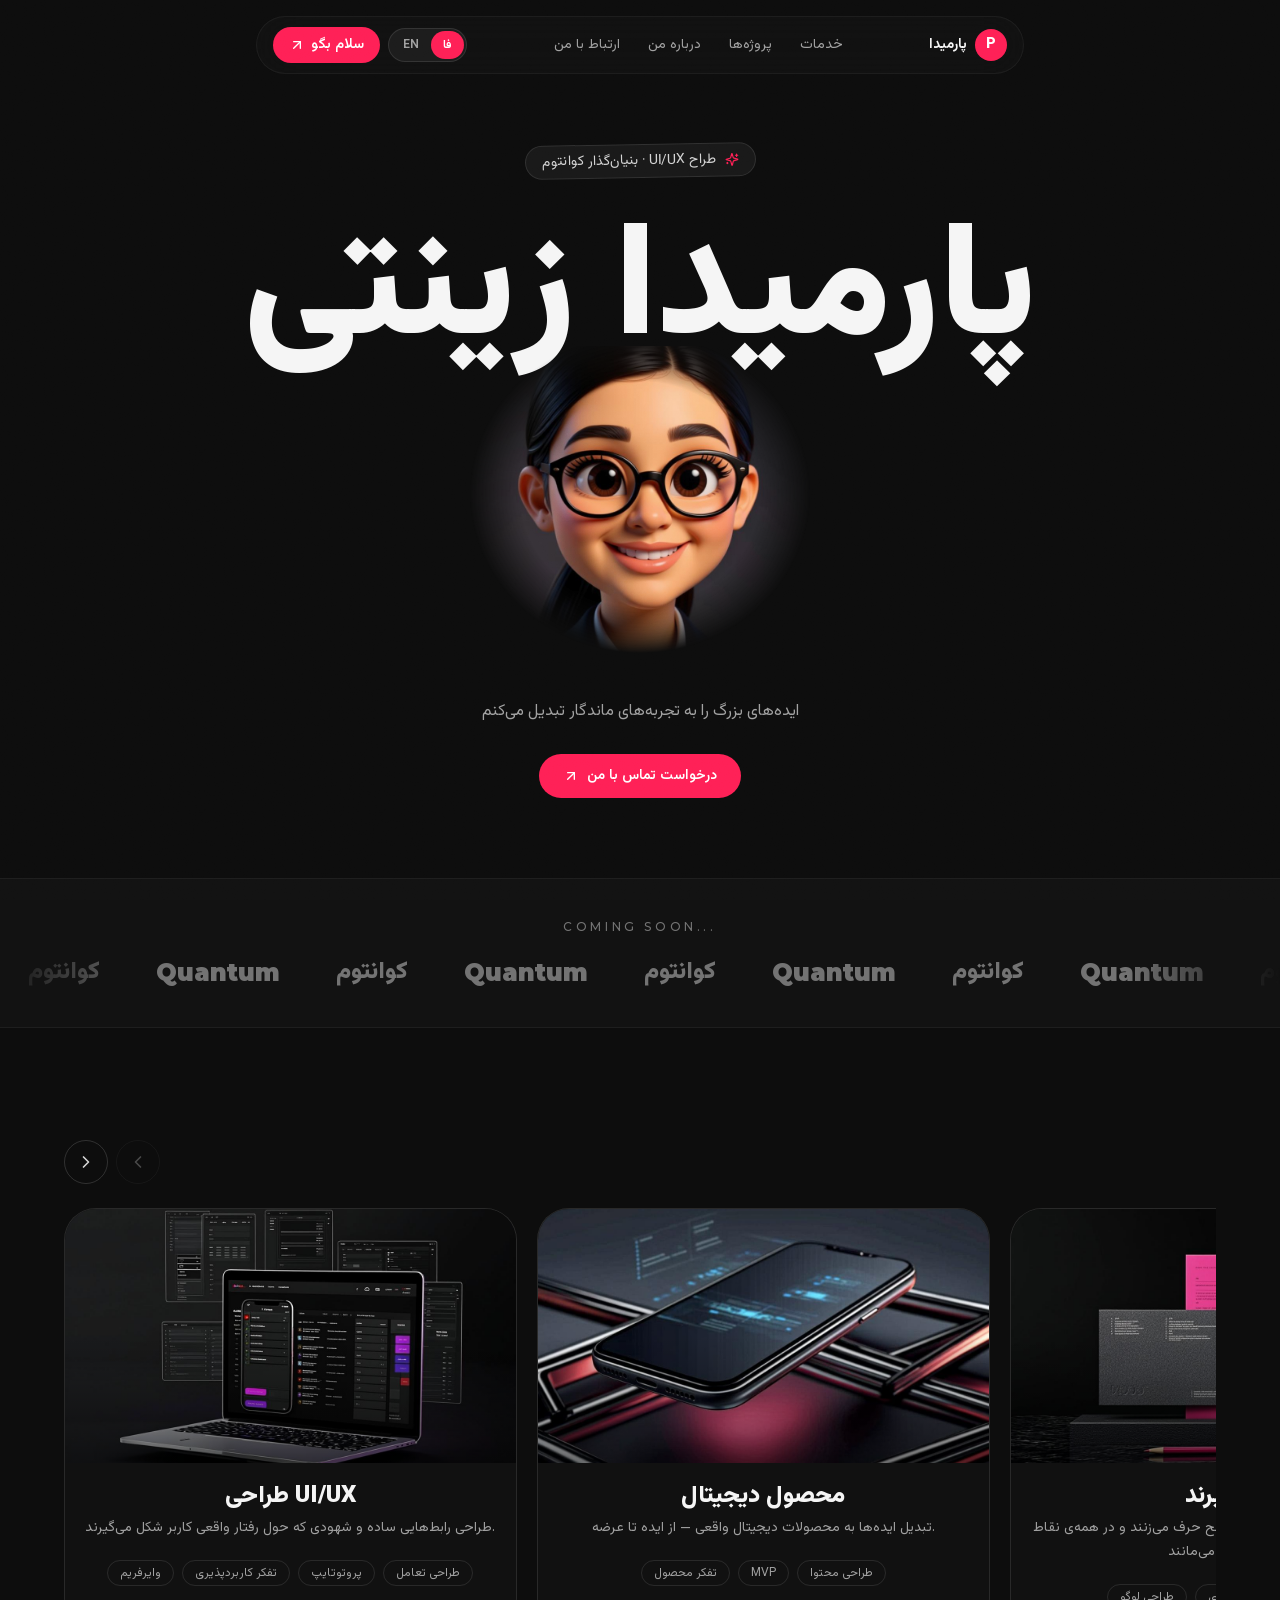
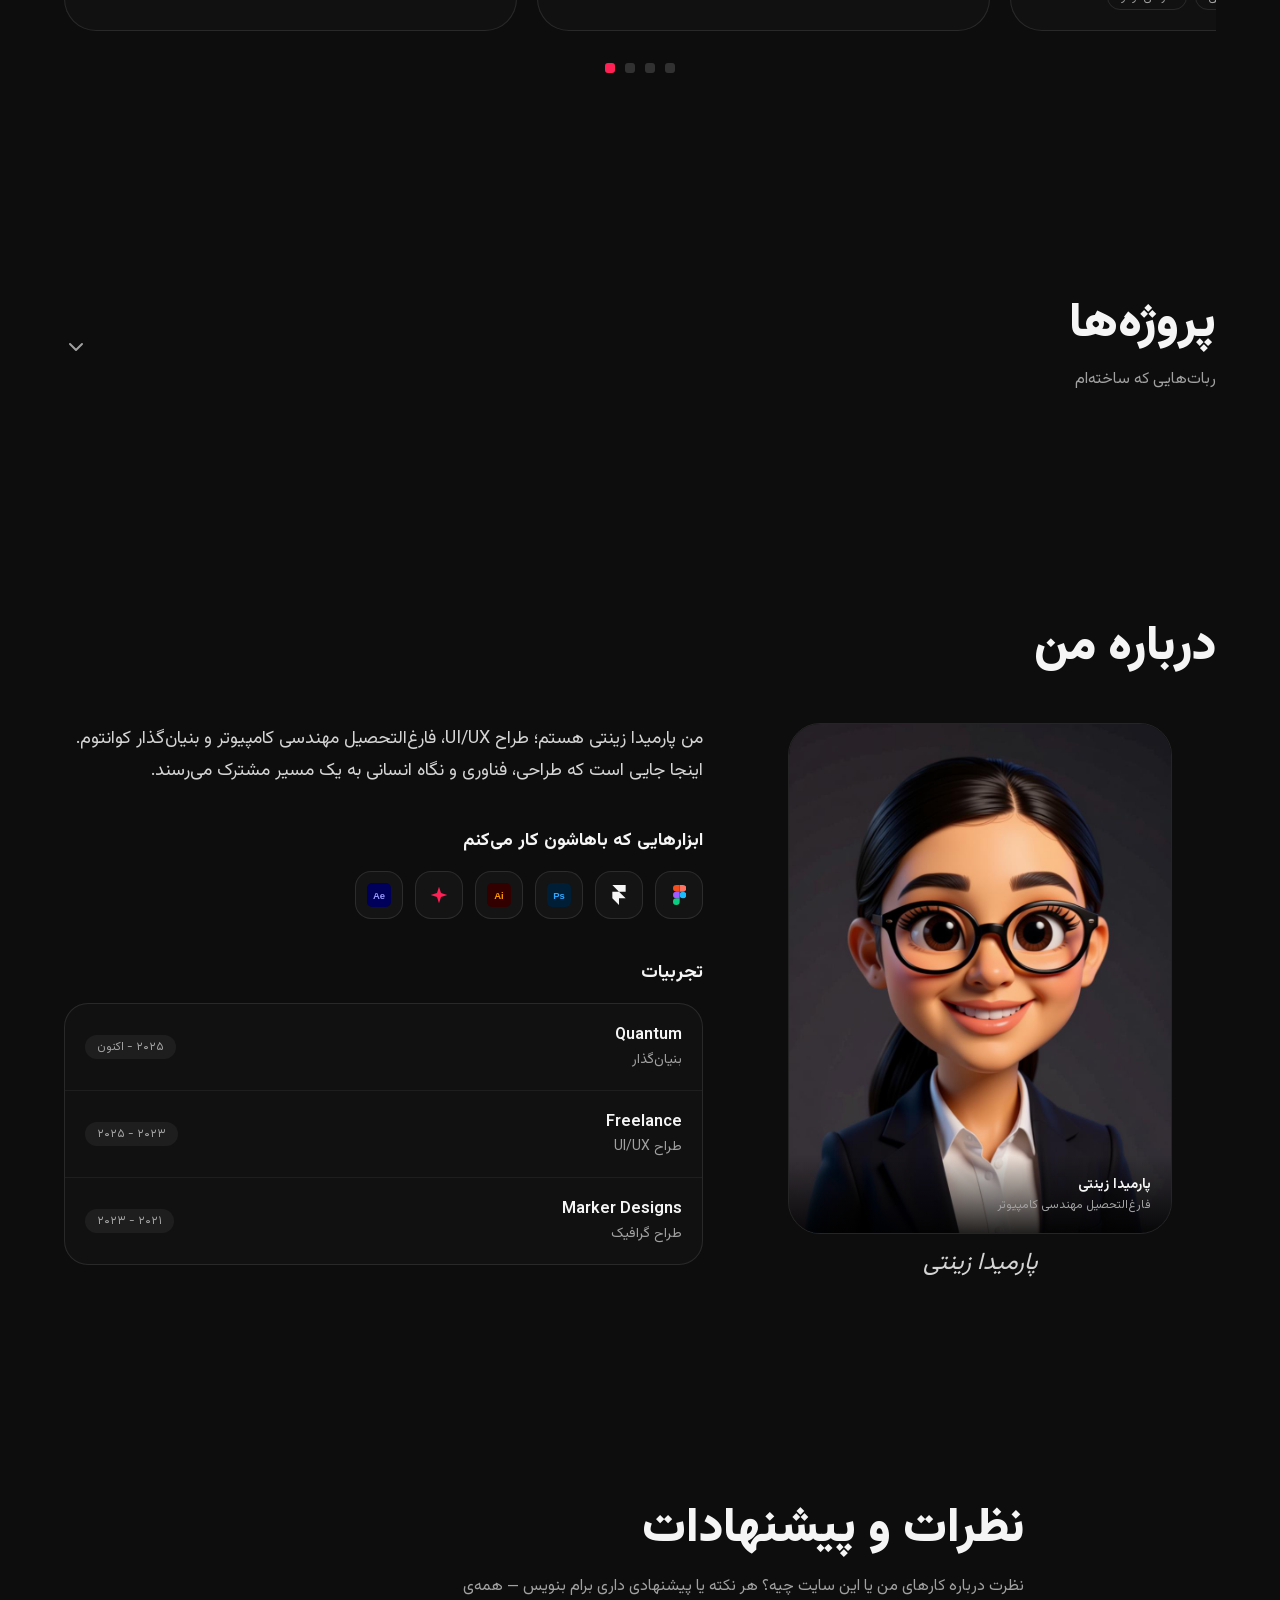
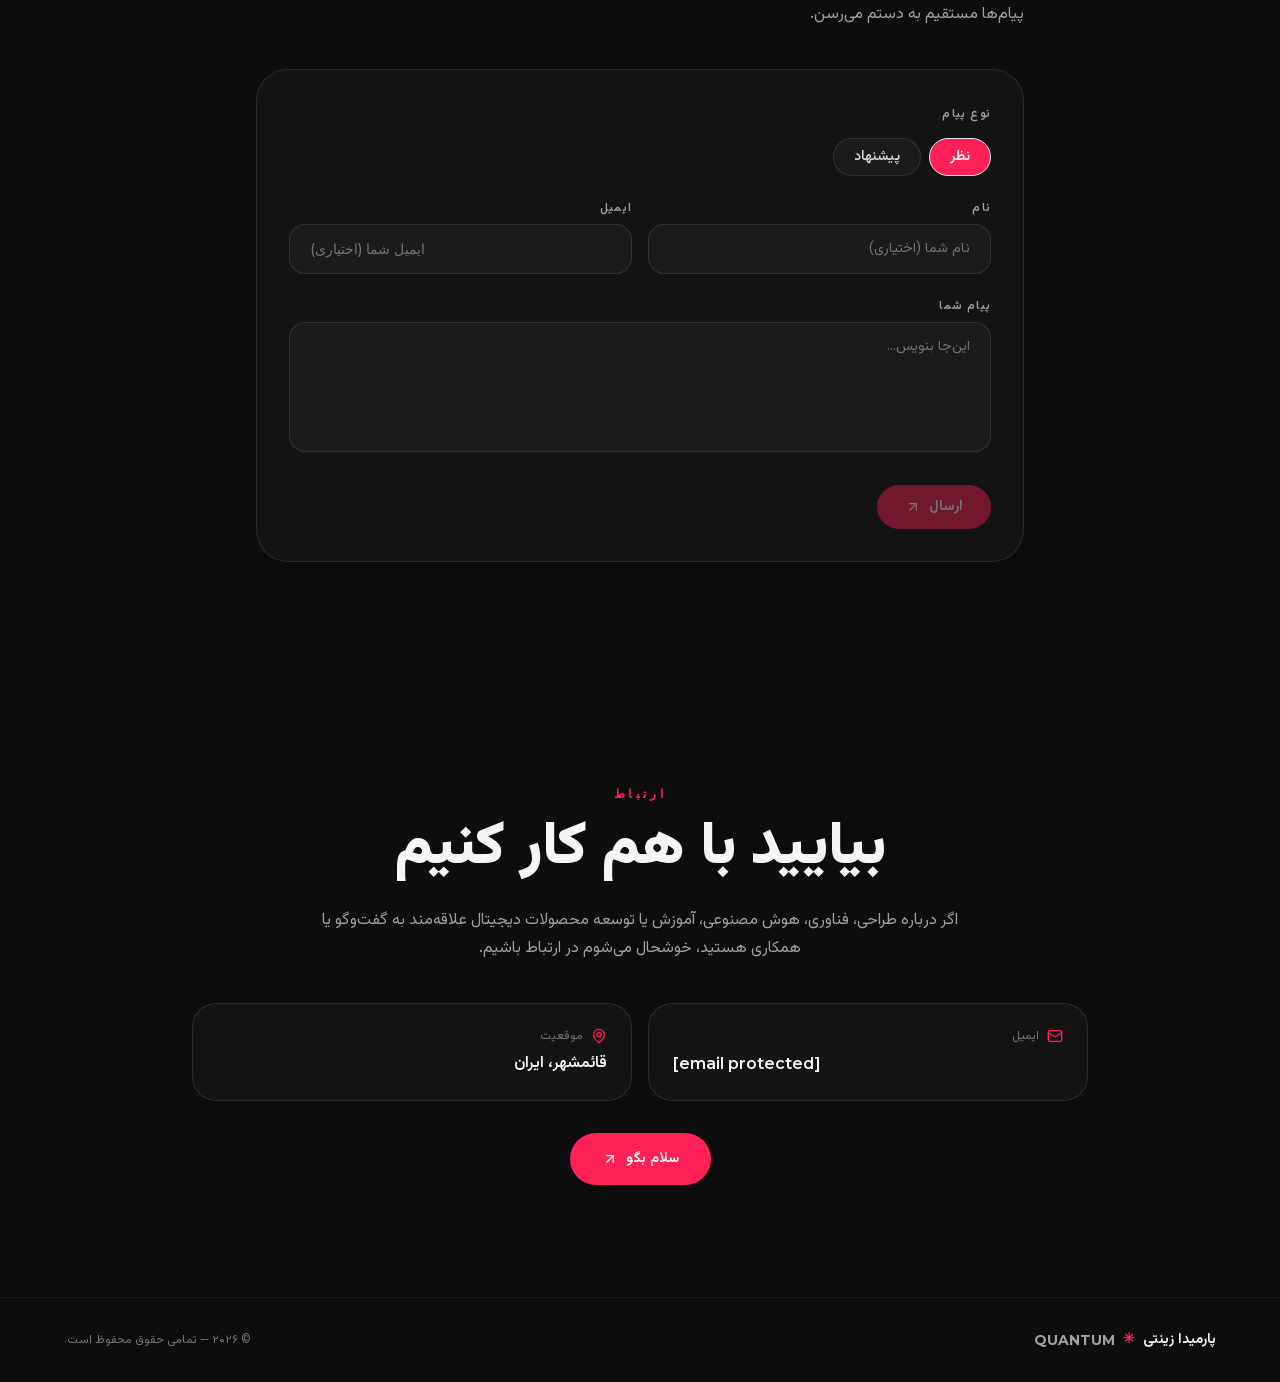
==== commit 2c0fee73: "Make project section collapsible and fix mobile menu" ====
--- a/index.html
+++ b/index.html
@@ -1 +1 @@
-<!DOCTYPE html><html lang="fa" dir="rtl"><head><meta charSet="utf-8"/><meta name="viewport" content="width=device-width, initial-scale=1"/><link rel="preload" as="image" imageSrcSet="./memoji.png 32w, ./memoji.png 48w, ./memoji.png 64w, ./memoji.png 96w, ./memoji.png 128w, ./memoji.png 256w, ./memoji.png 384w, ./memoji.png 640w, ./memoji.png 750w, ./memoji.png 828w, ./memoji.png 1080w, ./memoji.png 1200w, ./memoji.png 1920w, ./memoji.png 2048w, ./memoji.png 3840w" imageSizes="(max-width: 640px) 176px, (max-width: 1024px) 240px, 320px"/><link rel="stylesheet" href="./%5Broot-of-the-server%5D__ac707dea._.css" data-precedence="next_static/chunks/[root-of-the-server]__ac707dea._.css"/><link rel="preload" as="script" fetchPriority="low" href="./%5Bturbopack%5D_browser_dev_hmr-client_hmr-client_ts_956a0d3a._.js"/><script src="./node_modules_next_dist_compiled_react-dom_1e674e59._.js" async=""></script><script src="./node_modules_next_dist_compiled_react-server-dom-turbopack_9212ccad._.js" async=""></script><script src="./node_modules_next_dist_compiled_next-devtools_index_1dd7fb59.js" async=""></script><script src="./node_modules_next_dist_compiled_a0e4c7b4._.js" async=""></script><script src="./node_modules_next_dist_client_17643121._.js" async=""></script><script src="./node_modules_next_dist_f3530cac._.js" async=""></script><script src="./node_modules_%40swc_helpers_cjs_d80fb378._.js" async=""></script><script src="./_a0ff3932._.js" async=""></script><script src="./turbopack-_23a915ee._.js" async=""></script><script src="./node_modules_next_dist_be32b49c._.js" async=""></script><script src="./node_modules_next_dist_client_components_builtin_global-error_1cf6b850.js" async=""></script><script src="./node_modules_394613a2._.js" async=""></script><script src="./src_2bc135c0._.js" async=""></script><script src="./src_app_layout_tsx_1cf6b850._.js" async=""></script><script src="./src_d0afddc6._.js" async=""></script><script src="./node_modules_d1849f85._.js" async=""></script><script src="./src_app_page_tsx_0d22056a._.js" async=""></script><meta name="next-size-adjust" content=""/><meta name="theme-color" content="#0d0d0d"/><meta name="color-scheme" content="dark"/><title>پارمیدا زینتی | طراح UI/UX و بنیان‌گذار Quantum</title><meta name="description" content="وب‌سایت رسمی پارمیدا زینتی؛ طراح UI/UX، فارغ‌التحصیل مهندسی کامپیوتر و بنیان‌گذار Quantum از قائمشهر ایران — جایی که طراحی، فناوری و نگاه انسانی به یک مسیر مشترک می‌رسند."/><meta name="application-name" content="Parmida Zinati — Portfolio"/><meta name="author" content="Parmida Zinati"/><meta name="keywords" content="پارمیدا زینتی,Parmida Zinati,طراح UI/UX,UI/UX Designer,کوانتوم,Quantum,طراحی رابط کاربری,هویت برند,قائمشهر,portfolio"/><meta name="creator" content="Parmida Zinati"/><meta name="robots" content="index, follow"/><link rel="canonical" href="https://parmidazinati.github.io"/><meta property="og:title" content="پارمیدا زینتی | طراح UI/UX و بنیان‌گذار Quantum"/><meta property="og:description" content="وب‌سایت رسمی پارمیدا زینتی؛ طراح UI/UX، فارغ‌التحصیل مهندسی کامپیوتر و بنیان‌گذار Quantum از قائمشهر ایران — جایی که طراحی، فناوری و نگاه انسانی به یک مسیر مشترک می‌رسند."/><meta property="og:url" content="https://parmidazinati.github.io"/><meta property="og:site_name" content="Parmida Zinati"/><meta property="og:locale" content="fa_IR"/><meta property="og:image" content="https://parmidazinati.github.io/og-image.png"/><meta property="og:image:width" content="1200"/><meta property="og:image:height" content="630"/><meta property="og:image:alt" content="Parmida Zinati — UI/UX Designer"/><meta property="og:locale:alternate" content="en_US"/><meta property="og:type" content="website"/><meta name="twitter:card" content="summary_large_image"/><meta name="twitter:title" content="پارمیدا زینتی | طراح UI/UX و بنیان‌گذار Quantum"/><meta name="twitter:description" content="وب‌سایت رسمی پارمیدا زینتی؛ طراح UI/UX، فارغ‌التحصیل مهندسی کامپیوتر و بنیان‌گذار Quantum از قائمشهر ایران — جایی که طراحی، فناوری و نگاه انسانی به یک مسیر مشترک می‌رسند."/><meta name="twitter:image" content="https://parmidazinati.github.io/og-image.png"/><link rel="icon" href="./icon.svg"/><script src="./node_modules_next_dist_build_polyfills_polyfill-nomodule.js" noModule=""></script></head><body class="inter_fe8b9d92-module__LINzvG__variable montserrat_1c7cfbac-module__KHLIpa__variable vazirmatn_e8bde4d7-module__UQPStW__variable antialiased bg-[#0d0d0d] text-neutral-100"><div hidden=""><!--$--><!--/$--></div><div class="flex min-h-screen flex-col overflow-x-clip bg-[#0d0d0d]"><header class="fixed inset-x-0 top-4 z-50 flex justify-center px-3"><div class="w-full max-w-3xl rounded-full border px-4 py-2.5 backdrop-blur-xl transition-all duration-300 border-white/5 bg-[#141414]/60"><nav class="flex items-center justify-between gap-2"><a href="#top" class="flex items-center gap-2 whitespace-nowrap"><span class="font-display flex h-8 w-8 items-center justify-center rounded-full bg-brand text-sm font-black text-white">P</span><span class="hidden text-sm font-bold sm:block">پارمیدا</span></a><ul class="hidden items-center gap-1 md:flex"><li><a href="#services" class="rounded-full px-3 py-2 text-sm text-neutral-400 transition-colors hover:bg-white/5 hover:text-white">خدمات</a></li><li><a href="#project" class="rounded-full px-3 py-2 text-sm text-neutral-400 transition-colors hover:bg-white/5 hover:text-white">پروژه‌ها</a></li><li><a href="#about" class="rounded-full px-3 py-2 text-sm text-neutral-400 transition-colors hover:bg-white/5 hover:text-white">درباره من</a></li><li><a href="#contact" class="rounded-full px-3 py-2 text-sm text-neutral-400 transition-colors hover:bg-white/5 hover:text-white">ارتباط با من</a></li></ul><div class="flex items-center gap-2"><div role="group" aria-label="Language / زبان" class="flex items-center rounded-full border border-white/10 bg-white/5 p-0.5 text-xs font-semibold"><button type="button" aria-pressed="true" class="rounded-full px-3 py-1.5 transition-colors bg-brand text-white">فا</button><button type="button" aria-pressed="false" class="rounded-full px-3 py-1.5 transition-colors text-neutral-400 hover:text-white">EN</button></div><a href="#contact" class="hidden items-center gap-1.5 rounded-full bg-brand px-4 py-2 text-sm font-semibold text-white transition-transform hover:scale-[1.04] active:scale-95 sm:flex">سلام بگو<svg xmlns="http://www.w3.org/2000/svg" width="24" height="24" viewBox="0 0 24 24" fill="none" stroke="currentColor" stroke-width="2" stroke-linecap="round" stroke-linejoin="round" class="lucide lucide-arrow-up-right h-4 w-4" aria-hidden="true"><path d="M7 7h10v10"></path><path d="M7 17 17 7"></path></svg></a><button type="button" aria-expanded="false" aria-label="Menu" class="flex h-9 w-9 items-center justify-center rounded-full border border-white/10 text-neutral-300 md:hidden"><svg xmlns="http://www.w3.org/2000/svg" width="24" height="24" viewBox="0 0 24 24" fill="none" stroke="currentColor" stroke-width="2" stroke-linecap="round" stroke-linejoin="round" class="lucide lucide-menu h-4 w-4" aria-hidden="true"><path d="M4 12h16"></path><path d="M4 18h16"></path><path d="M4 6h16"></path></svg></button></div></nav></div></header><main class="flex-1"><section id="top" class="relative overflow-x-clip px-4 pb-14 pt-32 sm:pt-36 md:pb-20"><div class="mx-auto max-w-6xl text-center"><div style="transition-delay:0ms" class="reveal "><span class="inline-flex max-w-full -rotate-1 items-center gap-2 rounded-full border border-white/10 bg-white/5 px-4 py-1.5 text-center text-xs text-neutral-300 sm:text-sm"><svg xmlns="http://www.w3.org/2000/svg" width="24" height="24" viewBox="0 0 24 24" fill="none" stroke="currentColor" stroke-width="2" stroke-linecap="round" stroke-linejoin="round" class="lucide lucide-sparkles h-3.5 w-3.5 shrink-0 text-brand" aria-hidden="true"><path d="M9.937 15.5A2 2 0 0 0 8.5 14.063l-6.135-1.582a.5.5 0 0 1 0-.962L8.5 9.936A2 2 0 0 0 9.937 8.5l1.582-6.135a.5.5 0 0 1 .963 0L14.063 8.5A2 2 0 0 0 15.5 9.937l6.135 1.581a.5.5 0 0 1 0 .964L15.5 14.063a2 2 0 0 0-1.437 1.437l-1.582 6.135a.5.5 0 0 1-.963 0z"></path><path d="M20 3v4"></path><path d="M22 5h-4"></path><path d="M4 17v2"></path><path d="M5 18H3"></path></svg><span class="min-w-0 text-balance">طراح UI/UX · بنیان‌گذار کوانتوم</span></span></div><div style="transition-delay:100ms" class="reveal "><h1 class="font-display mt-6 text-[clamp(3rem,12.5vw,10rem)] font-black leading-[0.95] tracking-tight"><span class="block">پارمیدا زینتی</span></h1></div><div style="transition-delay:200ms" class="reveal "><div class="relative mx-auto -mt-4 h-44 w-44 sm:-mt-6 sm:h-60 sm:w-60 lg:h-80 lg:w-80"><div aria-hidden="true" class="bg-brand/25 absolute -inset-8 rounded-full blur-3xl"></div><img alt="پارمیدا زینتی" width="576" height="768" decoding="async" data-nimg="1" class="animate-floaty h-full w-full scale-110 object-cover object-center [mask-image:radial-gradient(ellipse_62%_58%_at_50%_42%,black_55%,transparent_78%)]" style="color:transparent" sizes="(max-width: 640px) 176px, (max-width: 1024px) 240px, 320px" srcSet="./memoji.png 32w, ./memoji.png 48w, ./memoji.png 64w, ./memoji.png 96w, ./memoji.png 128w, ./memoji.png 256w, ./memoji.png 384w, ./memoji.png 640w, ./memoji.png 750w, ./memoji.png 828w, ./memoji.png 1080w, ./memoji.png 1200w, ./memoji.png 1920w, ./memoji.png 2048w, ./memoji.png 3840w" src="./memoji.png"/></div></div><div style="transition-delay:250ms" class="reveal "><p class="mx-auto mt-2 max-w-xl text-sm leading-7 text-neutral-400 sm:text-base sm:mt-4">ایده‌های بزرگ را به تجربه‌های ماندگار تبدیل می‌کنم</p></div><div style="transition-delay:300ms" class="reveal "><div class="mt-7 flex flex-wrap items-center justify-center gap-3"><a href="#contact" class="flex items-center gap-2 rounded-full bg-brand px-6 py-3 text-sm font-semibold text-white transition-transform hover:scale-[1.04] active:scale-95">درخواست تماس با من<svg xmlns="http://www.w3.org/2000/svg" width="24" height="24" viewBox="0 0 24 24" fill="none" stroke="currentColor" stroke-width="2" stroke-linecap="round" stroke-linejoin="round" class="lucide lucide-arrow-up-right h-4 w-4" aria-hidden="true"><path d="M7 7h10v10"></path><path d="M7 17 17 7"></path></svg></a></div></div></div></section><section class="border-y border-white/5 bg-white/[0.02] py-10"><p dir="ltr" class="font-latin mb-6 text-center text-xs uppercase tracking-[0.3em] text-neutral-500">coming soon...</p><div dir="ltr" class="marquee-mask relative overflow-hidden"><div class="animate-marquee flex w-max items-center gap-14 px-7"><span class="font-display whitespace-nowrap text-xl text-neutral-500 transition-colors hover:text-white sm:text-2xl font-fa font-black">کوانتوم</span><span class="font-display whitespace-nowrap text-xl text-neutral-500 transition-colors hover:text-white sm:text-2xl font-latin font-black tracking-tight">Quantum</span><span class="font-display whitespace-nowrap text-xl text-neutral-500 transition-colors hover:text-white sm:text-2xl font-fa font-black">کوانتوم</span><span class="font-display whitespace-nowrap text-xl text-neutral-500 transition-colors hover:text-white sm:text-2xl font-latin font-black tracking-tight">Quantum</span><span class="font-display whitespace-nowrap text-xl text-neutral-500 transition-colors hover:text-white sm:text-2xl font-fa font-black">کوانتوم</span><span class="font-display whitespace-nowrap text-xl text-neutral-500 transition-colors hover:text-white sm:text-2xl font-latin font-black tracking-tight">Quantum</span><span class="font-display whitespace-nowrap text-xl text-neutral-500 transition-colors hover:text-white sm:text-2xl font-fa font-black">کوانتوم</span><span class="font-display whitespace-nowrap text-xl text-neutral-500 transition-colors hover:text-white sm:text-2xl font-latin font-black tracking-tight">Quantum</span><span class="font-display whitespace-nowrap text-xl text-neutral-500 transition-colors hover:text-white sm:text-2xl font-fa font-black">کوانتوم</span><span class="font-display whitespace-nowrap text-xl text-neutral-500 transition-colors hover:text-white sm:text-2xl font-latin font-black tracking-tight">Quantum</span><span class="font-display whitespace-nowrap text-xl text-neutral-500 transition-colors hover:text-white sm:text-2xl font-fa font-black">کوانتوم</span><span class="font-display whitespace-nowrap text-xl text-neutral-500 transition-colors hover:text-white sm:text-2xl font-latin font-black tracking-tight">Quantum</span></div></div></section><section id="services" class="scroll-mt-24 px-4 py-20 md:py-28"><div class="mx-auto max-w-6xl"><div><div style="transition-delay:0ms" class="reveal "><div class="mb-6 flex items-center justify-end gap-2"><button type="button" disabled="" aria-label="Previous slide" class="flex h-11 w-11 items-center justify-center rounded-full border border-white/15 text-neutral-300 transition-colors hover:border-brand hover:text-white disabled:cursor-not-allowed disabled:opacity-30 disabled:hover:border-white/15 disabled:hover:text-neutral-300"><svg xmlns="http://www.w3.org/2000/svg" width="24" height="24" viewBox="0 0 24 24" fill="none" stroke="currentColor" stroke-width="2" stroke-linecap="round" stroke-linejoin="round" class="lucide lucide-chevron-left h-5 w-5" aria-hidden="true"><path d="m15 18-6-6 6-6"></path></svg></button><button type="button" aria-label="Next slide" class="flex h-11 w-11 items-center justify-center rounded-full border border-white/15 text-neutral-300 transition-colors hover:border-brand hover:text-white disabled:cursor-not-allowed disabled:opacity-30 disabled:hover:border-white/15 disabled:hover:text-neutral-300"><svg xmlns="http://www.w3.org/2000/svg" width="24" height="24" viewBox="0 0 24 24" fill="none" stroke="currentColor" stroke-width="2" stroke-linecap="round" stroke-linejoin="round" class="lucide lucide-chevron-right h-5 w-5" aria-hidden="true"><path d="m9 18 6-6-6-6"></path></svg></button></div></div><div style="transition-delay:100ms" class="reveal "><div dir="ltr" class="flex snap-x snap-mandatory gap-5 overflow-x-auto [scrollbar-width:none] [&amp;::-webkit-scrollbar]:hidden"><div class="w-[72%] shrink-0 snap-start sm:w-[calc(50%-10px)] lg:w-[calc(40%-8px)]"><article class="group relative h-full overflow-hidden rounded-[2rem] border border-white/10 bg-white/[0.02]"><div class="relative aspect-[16/9] overflow-hidden"><img alt="طراحی UI/UX" loading="lazy" decoding="async" data-nimg="fill" class="object-cover transition-transform duration-700 group-hover:scale-105" style="position:absolute;height:100%;width:100%;left:0;top:0;right:0;bottom:0;color:transparent" sizes="(max-width: 640px) 72vw, 40vw" srcSet="./service-uiux.png 256w, ./service-uiux.png 384w, ./service-uiux.png 640w, ./service-uiux.png 750w, ./service-uiux.png 828w, ./service-uiux.png 1080w, ./service-uiux.png 1200w, ./service-uiux.png 1920w, ./service-uiux.png 2048w, ./service-uiux.png 3840w" src="./service-uiux.png"/><div class="absolute inset-0 bg-gradient-to-t from-black/70 via-transparent to-transparent opacity-80"></div></div><div class="p-4 text-center sm:p-5"><h3 class="font-display text-xl font-black sm:text-2xl">طراحی UI/UX</h3><p class="mt-1.5 text-sm leading-6 text-neutral-400">طراحی رابط‌هایی ساده و شهودی که حول رفتار واقعی کاربر شکل می‌گیرند.</p></div><ul class="flex flex-wrap justify-center gap-2 px-4 pb-4 sm:px-5 sm:pb-5"><li class="rounded-full border border-white/10 px-3 py-1 text-xs text-neutral-400">وایرفریم</li><li class="rounded-full border border-white/10 px-3 py-1 text-xs text-neutral-400">تفکر کاربردپذیری</li><li class="rounded-full border border-white/10 px-3 py-1 text-xs text-neutral-400">پروتوتایپ</li><li class="rounded-full border border-white/10 px-3 py-1 text-xs text-neutral-400">طراحی تعامل</li></ul></article></div><div class="w-[72%] shrink-0 snap-start sm:w-[calc(50%-10px)] lg:w-[calc(40%-8px)]"><article class="group relative h-full overflow-hidden rounded-[2rem] border border-white/10 bg-white/[0.02]"><div class="relative aspect-[16/9] overflow-hidden"><img alt="محصول دیجیتال" loading="lazy" decoding="async" data-nimg="fill" class="object-cover transition-transform duration-700 group-hover:scale-105" style="position:absolute;height:100%;width:100%;left:0;top:0;right:0;bottom:0;color:transparent" sizes="(max-width: 640px) 72vw, 40vw" srcSet="./service-product.png 256w, ./service-product.png 384w, ./service-product.png 640w, ./service-product.png 750w, ./service-product.png 828w, ./service-product.png 1080w, ./service-product.png 1200w, ./service-product.png 1920w, ./service-product.png 2048w, ./service-product.png 3840w" src="./service-product.png"/><div class="absolute inset-0 bg-gradient-to-t from-black/70 via-transparent to-transparent opacity-80"></div></div><div class="p-4 text-center sm:p-5"><h3 class="font-display text-xl font-black sm:text-2xl">محصول دیجیتال</h3><p class="mt-1.5 text-sm leading-6 text-neutral-400">تبدیل ایده‌ها به محصولات دیجیتال واقعی — از ایده تا عرضه.</p></div><ul class="flex flex-wrap justify-center gap-2 px-4 pb-4 sm:px-5 sm:pb-5"><li class="rounded-full border border-white/10 px-3 py-1 text-xs text-neutral-400">تفکر محصول</li><li class="rounded-full border border-white/10 px-3 py-1 text-xs text-neutral-400">MVP</li><li class="rounded-full border border-white/10 px-3 py-1 text-xs text-neutral-400">طراحی محتوا</li></ul></article></div><div class="w-[72%] shrink-0 snap-start sm:w-[calc(50%-10px)] lg:w-[calc(40%-8px)]"><article class="group relative h-full overflow-hidden rounded-[2rem] border border-white/10 bg-white/[0.02]"><div class="relative aspect-[16/9] overflow-hidden"><img alt="هویت برند" loading="lazy" decoding="async" data-nimg="fill" class="object-cover transition-transform duration-700 group-hover:scale-105" style="position:absolute;height:100%;width:100%;left:0;top:0;right:0;bottom:0;color:transparent" sizes="(max-width: 640px) 72vw, 40vw" srcSet="./service-brand.png 256w, ./service-brand.png 384w, ./service-brand.png 640w, ./service-brand.png 750w, ./service-brand.png 828w, ./service-brand.png 1080w, ./service-brand.png 1200w, ./service-brand.png 1920w, ./service-brand.png 2048w, ./service-brand.png 3840w" src="./service-brand.png"/><div class="absolute inset-0 bg-gradient-to-t from-black/70 via-transparent to-transparent opacity-80"></div></div><div class="p-4 text-center sm:p-5"><h3 class="font-display text-xl font-black sm:text-2xl">هویت برند</h3><p class="mt-1.5 text-sm leading-6 text-neutral-400">خلق سیستم‌های بصری قدرتمند که واضح حرف می‌زنند و در همه‌ی نقاط تماس یکدست می‌مانند.</p></div><ul class="flex flex-wrap justify-center gap-2 px-4 pb-4 sm:px-5 sm:pb-5"><li class="rounded-full border border-white/10 px-3 py-1 text-xs text-neutral-400">طراحی لوگو</li><li class="rounded-full border border-white/10 px-3 py-1 text-xs text-neutral-400">سیستم بصری</li><li class="rounded-full border border-white/10 px-3 py-1 text-xs text-neutral-400">گایدلاین</li></ul></article></div><div class="w-[72%] shrink-0 snap-start sm:w-[calc(50%-10px)] lg:w-[calc(40%-8px)]"><article class="group relative h-full overflow-hidden rounded-[2rem] border border-white/10 bg-white/[0.02]"><div class="relative aspect-[16/9] overflow-hidden"><img alt="طراحی دیجیتال" loading="lazy" decoding="async" data-nimg="fill" class="object-cover transition-transform duration-700 group-hover:scale-105" style="position:absolute;height:100%;width:100%;left:0;top:0;right:0;bottom:0;color:transparent" sizes="(max-width: 640px) 72vw, 40vw" srcSet="./service-digital-v2.png 256w, ./service-digital-v2.png 384w, ./service-digital-v2.png 640w, ./service-digital-v2.png 750w, ./service-digital-v2.png 828w, ./service-digital-v2.png 1080w, ./service-digital-v2.png 1200w, ./service-digital-v2.png 1920w, ./service-digital-v2.png 2048w, ./service-digital-v2.png 3840w" src="./service-digital-v2.png"/><div class="absolute inset-0 bg-gradient-to-t from-black/70 via-transparent to-transparent opacity-80"></div></div><div class="p-4 text-center sm:p-5"><h3 class="font-display text-xl font-black sm:text-2xl">طراحی دیجیتال</h3><p class="mt-1.5 text-sm leading-6 text-neutral-400">خلق ویژوال‌هایی که توجه را جلب می‌کنند و در پلتفرم‌های دیجیتال واضح پیام می‌رسانند.</p></div><ul class="flex flex-wrap justify-center gap-2 px-4 pb-4 sm:px-5 sm:pb-5"><li class="rounded-full border border-white/10 px-3 py-1 text-xs text-neutral-400">پست شبکه‌های اجتماعی</li><li class="rounded-full border border-white/10 px-3 py-1 text-xs text-neutral-400">کریتیو تبلیغات</li><li class="rounded-full border border-white/10 px-3 py-1 text-xs text-neutral-400">ویژوال کمپین</li></ul></article></div></div><div dir="ltr" class="mt-8 flex items-center justify-center gap-2.5"><button type="button" aria-label="Slide 1" aria-current="true" class="h-2.5 w-2.5 rounded-[3px] transition-colors bg-brand"></button><button type="button" aria-label="Slide 2" aria-current="false" class="h-2.5 w-2.5 rounded-[3px] transition-colors bg-white/15 hover:bg-white/35"></button><button type="button" aria-label="Slide 3" aria-current="false" class="h-2.5 w-2.5 rounded-[3px] transition-colors bg-white/15 hover:bg-white/35"></button><button type="button" aria-label="Slide 4" aria-current="false" class="h-2.5 w-2.5 rounded-[3px] transition-colors bg-white/15 hover:bg-white/35"></button></div></div></div></div></section><section id="project" class="scroll-mt-24 px-4 py-20 md:py-28"><div class="mx-auto max-w-6xl"><div style="transition-delay:0ms" class="reveal "><h2 class="font-display text-4xl font-black sm:text-5xl">پروژه‌ها</h2><p class="mt-3 text-base leading-8 text-neutral-400">ربات‌هایی که ساخته‌ام</p></div><div class="mt-12 grid gap-5 sm:grid-cols-2"><article class="group relative h-full overflow-hidden rounded-[2rem] border border-white/10 bg-white/[0.02]"><div class="flex items-center justify-center bg-gradient-to-b from-brand/20 via-transparent to-transparent px-4 py-8"><img alt="آسمان‌نما" loading="lazy" decoding="async" class="h-28 w-28 rounded-full border-2 border-brand/60 object-cover" src="./bot-asemannama.jpg"/></div><div class="p-4 text-center sm:p-5"><h3 class="font-display text-xl font-black sm:text-2xl">آسمان‌نما</h3><p class="mt-1.5 text-sm leading-6 text-neutral-400">ربات تلگرامی هواشناسی؛ پیش‌بینی روزانه و ۷ روزه با داده‌های ECMWF، تاریخ جلالی و ارسال خودکار هر روز ساعت ۷ صبح.</p></div><ul class="flex flex-wrap justify-center gap-2 px-4 pb-4 sm:px-5 sm:pb-5"><li class="rounded-full border border-white/10 px-3 py-1 text-xs text-neutral-400">پیش‌بینی ۷ روزه</li><li class="rounded-full border border-white/10 px-3 py-1 text-xs text-neutral-400">ارسال خودکار صبحگاهی</li><li class="rounded-full border border-white/10 px-3 py-1 text-xs text-neutral-400">تاریخ جلالی</li></ul><div class="flex justify-center pb-6"><a href="https://t.me/AsemanNamaBot" target="_blank" rel="noopener" class="inline-flex items-center rounded-full border border-brand px-5 py-2 text-sm font-bold text-white transition-colors hover:bg-brand">باز کردن ربات در تلگرام</a></div></article><article class="group relative h-full overflow-hidden rounded-[2rem] border border-white/10 bg-white/[0.02]"><div class="flex items-center justify-center bg-gradient-to-b from-brand/20 via-transparent to-transparent px-4 py-8"><img alt="حواست هست" loading="lazy" decoding="async" class="h-28 w-28 rounded-full border-2 border-brand/60 object-cover" src="./bot-havaset.jpg"/></div><div class="p-4 text-center sm:p-5"><h3 class="font-display text-xl font-black sm:text-2xl">حواست هست</h3><p class="mt-1.5 text-sm leading-6 text-neutral-400">ربات تلگرامی یادآور؛ اقساط، قرارها، دارو، کلاس‌ها و کارهای مهم با ورودی تاریخ جلالی و تکرار روزانه، هفتگی و ماهانه.</p></div><ul class="flex flex-wrap justify-center gap-2 px-4 pb-4 sm:px-5 sm:pb-5"><li class="rounded-full border border-white/10 px-3 py-1 text-xs text-neutral-400">یادآور دارو و قسط</li><li class="rounded-full border border-white/10 px-3 py-1 text-xs text-neutral-400">تکرار روزانه/هفتگی/ماهانه</li><li class="rounded-full border border-white/10 px-3 py-1 text-xs text-neutral-400">ورودی جلالی</li></ul><div class="flex justify-center pb-6"><a href="https://t.me/Havaset_hast_bot" target="_blank" rel="noopener" class="inline-flex items-center rounded-full border border-brand px-5 py-2 text-sm font-bold text-white transition-colors hover:bg-brand">باز کردن ربات در تلگرام</a></div></article></div></div></section><section id="about" class="scroll-mt-24 px-4 py-20 md:py-28"><div class="mx-auto max-w-6xl"><div style="transition-delay:0ms" class="reveal "><h2 class="font-display text-4xl font-black sm:text-5xl">درباره من</h2></div><div class="mt-12 grid items-start gap-10 lg:grid-cols-[0.85fr_1.15fr]"><div style="transition-delay:0ms" class="reveal relative mx-auto w-full max-w-sm lg:sticky lg:top-28"><div aria-hidden="true" class="bg-brand/20 absolute -inset-5 rounded-[3rem] blur-3xl"></div><div class="relative overflow-hidden rounded-[2rem] border border-white/10"><img alt="پارمیدا زینتی" loading="lazy" width="576" height="768" decoding="async" data-nimg="1" class="h-auto w-full object-cover" style="color:transparent" srcSet="./memoji.png 1x, ./memoji.png 2x" src="./memoji.png"/><div class="absolute inset-x-0 bottom-0 bg-gradient-to-t from-black/85 to-transparent p-5"><p class="text-sm font-bold">پارمیدا زینتی</p><p class="mt-0.5 text-xs text-neutral-400">فارغ‌التحصیل مهندسی کامپیوتر</p></div></div><p class="font-display mt-4 text-center text-2xl italic text-neutral-300">پارمیدا زینتی</p></div><div><div style="transition-delay:100ms" class="reveal "><p class="text-base leading-8 text-neutral-300 sm:text-lg">من پارمیدا زینتی هستم؛ طراح UI/UX، فارغ‌التحصیل مهندسی کامپیوتر و بنیان‌گذار کوانتوم. اینجا جایی است که طراحی، فناوری و نگاه انسانی به یک مسیر مشترک می‌رسند.</p></div><div style="transition-delay:150ms" class="reveal "><h3 class="mt-10 text-lg font-bold">ابزارهایی که باهاشون کار می‌کنم</h3><ul class="mt-4 flex flex-wrap gap-3"><li aria-label="Figma" class="tool-tile relative flex h-12 w-12 items-center justify-center rounded-2xl border border-white/10 bg-white/[0.03] transition-colors hover:border-brand"><svg viewBox="0 0 38 57" class="h-5 w-auto" aria-hidden="true"><path fill="#1ABCFE" d="M19 28.5a9.5 9.5 0 1 1 19 0 9.5 9.5 0 0 1-19 0z"></path><path fill="#0ACF83" d="M0 47.5A9.5 9.5 0 0 1 9.5 38H19v9.5a9.5 9.5 0 1 1-19 0z"></path><path fill="#FF7262" d="M19 0v19h9.5a9.5 9.5 0 1 0 0-19H19z"></path><path fill="#F24E1E" d="M0 9.5A9.5 9.5 0 0 0 9.5 19H19V0H9.5A9.5 9.5 0 0 0 0 9.5z"></path><path fill="#A259FF" d="M0 28.5A9.5 9.5 0 0 1 9.5 19H19v19H9.5A9.5 9.5 0 0 1 0 28.5z"></path></svg><span role="tooltip" class="font-latin tool-tip pointer-events-none absolute -top-3 left-1/2 z-10 whitespace-nowrap rounded-lg border border-white/10 bg-[#1c1c1c] px-2.5 py-1 text-xs font-semibold text-white shadow-xl">Figma</span></li><li aria-label="Framer" class="tool-tile relative flex h-12 w-12 items-center justify-center rounded-2xl border border-white/10 bg-white/[0.03] transition-colors hover:border-brand"><svg viewBox="0 0 24 24" class="h-5 w-5" fill="currentColor" aria-hidden="true"><path d="M4 0h16v8h-8zm0 8h8l8 8H4zm0 8h8v8z"></path></svg><span role="tooltip" class="font-latin tool-tip pointer-events-none absolute -top-3 left-1/2 z-10 whitespace-nowrap rounded-lg border border-white/10 bg-[#1c1c1c] px-2.5 py-1 text-xs font-semibold text-white shadow-xl">Framer</span></li><li aria-label="Photoshop" class="tool-tile relative flex h-12 w-12 items-center justify-center rounded-2xl border border-white/10 bg-white/[0.03] transition-colors hover:border-brand"><svg viewBox="0 0 24 24" class="h-6 w-6" aria-hidden="true"><rect width="24" height="24" rx="5" fill="#001E36"></rect><text x="12" y="16.4" text-anchor="middle" font-size="9.5" font-weight="bold" fill="#31A8FF" font-family="Arial, Helvetica, sans-serif">Ps</text></svg><span role="tooltip" class="font-latin tool-tip pointer-events-none absolute -top-3 left-1/2 z-10 whitespace-nowrap rounded-lg border border-white/10 bg-[#1c1c1c] px-2.5 py-1 text-xs font-semibold text-white shadow-xl">Photoshop</span></li><li aria-label="Illustrator" class="tool-tile relative flex h-12 w-12 items-center justify-center rounded-2xl border border-white/10 bg-white/[0.03] transition-colors hover:border-brand"><svg viewBox="0 0 24 24" class="h-6 w-6" aria-hidden="true"><rect width="24" height="24" rx="5" fill="#330000"></rect><text x="12" y="16.4" text-anchor="middle" font-size="9.5" font-weight="bold" fill="#FF9A00" font-family="Arial, Helvetica, sans-serif">Ai</text></svg><span role="tooltip" class="font-latin tool-tip pointer-events-none absolute -top-3 left-1/2 z-10 whitespace-nowrap rounded-lg border border-white/10 bg-[#1c1c1c] px-2.5 py-1 text-xs font-semibold text-white shadow-xl">Illustrator</span></li><li aria-label="Generative AI" class="tool-tile relative flex h-12 w-12 items-center justify-center rounded-2xl border border-white/10 bg-white/[0.03] transition-colors hover:border-brand"><svg viewBox="0 0 24 24" class="h-5 w-5" aria-hidden="true"><path d="M12 2l2.4 7.6L22 12l-7.6 2.4L12 22l-2.4-7.6L2 12l7.6-2.4z" fill="#ff2056"></path></svg><span role="tooltip" class="font-latin tool-tip pointer-events-none absolute -top-3 left-1/2 z-10 whitespace-nowrap rounded-lg border border-white/10 bg-[#1c1c1c] px-2.5 py-1 text-xs font-semibold text-white shadow-xl">Generative AI</span></li><li aria-label="After Effects" class="tool-tile relative flex h-12 w-12 items-center justify-center rounded-2xl border border-white/10 bg-white/[0.03] transition-colors hover:border-brand"><svg viewBox="0 0 24 24" class="h-6 w-6" aria-hidden="true"><rect width="24" height="24" rx="5" fill="#00005B"></rect><text x="12" y="16.4" text-anchor="middle" font-size="9.5" font-weight="bold" fill="#9999FF" font-family="Arial, Helvetica, sans-serif">Ae</text></svg><span role="tooltip" class="font-latin tool-tip pointer-events-none absolute -top-3 left-1/2 z-10 whitespace-nowrap rounded-lg border border-white/10 bg-[#1c1c1c] px-2.5 py-1 text-xs font-semibold text-white shadow-xl">After Effects</span></li></ul></div><div style="transition-delay:200ms" class="reveal "><h3 class="mt-10 text-lg font-bold">تجربیات</h3><ul class="mt-4 divide-y divide-white/5 rounded-[1.5rem] border border-white/10 bg-white/[0.02]"><li class="flex flex-wrap items-center justify-between gap-2 p-5"><div class="min-w-0"><p class="font-semibold">Quantum</p><p class="mt-0.5 text-sm text-neutral-400">بنیان‌گذار</p></div><span class="rounded-full bg-white/5 px-3 py-1 text-xs text-neutral-400">۲۰۲۵ - اکنون</span></li><li class="flex flex-wrap items-center justify-between gap-2 p-5"><div class="min-w-0"><p class="font-semibold">Freelance</p><p class="mt-0.5 text-sm text-neutral-400">طراح UI/UX</p></div><span class="rounded-full bg-white/5 px-3 py-1 text-xs text-neutral-400">۲۰۲۳ - ۲۰۲۵</span></li><li class="flex flex-wrap items-center justify-between gap-2 p-5"><div class="min-w-0"><p class="font-semibold">Marker Designs</p><p class="mt-0.5 text-sm text-neutral-400">طراح گرافیک</p></div><span class="rounded-full bg-white/5 px-3 py-1 text-xs text-neutral-400">۲۰۲۱ - ۲۰۲۳</span></li></ul></div></div></div></div></section><section id="feedback" class="scroll-mt-24 px-4 py-20 md:py-28"><div class="mx-auto max-w-3xl"><div style="transition-delay:0ms" class="reveal "><h2 class="font-display text-4xl font-black sm:text-5xl">نظرات و پیشنهادات</h2><p class="mt-4 max-w-xl text-base leading-7 text-neutral-400">نظرت درباره کارهای من یا این سایت چیه؟ هر نکته یا پیشنهادی داری برام بنویس — همه‌ی پیام‌ها مستقیم به دستم می‌رسن.</p></div><div style="transition-delay:100ms" class="reveal "><form class="mt-10 rounded-[2rem] border border-white/10 bg-white/[0.03] p-6 sm:p-8"><div><span class="text-xs font-semibold uppercase tracking-widest text-neutral-400">نوع پیام</span><div class="mt-3 flex gap-2"><button type="button" aria-pressed="true" class="rounded-full border px-5 py-2 text-sm font-semibold transition-colors border-brand bg-brand text-white">نظر</button><button type="button" aria-pressed="false" class="rounded-full border px-5 py-2 text-sm font-semibold transition-colors border-white/10 bg-white/[0.03] text-neutral-300 hover:border-brand/50 hover:text-white">پیشنهاد</button></div></div><div class="mt-6 grid gap-4 sm:grid-cols-2"><label class="block"><span class="mb-2 block text-xs font-semibold uppercase tracking-widest text-neutral-400">نام</span><input type="text" placeholder="نام شما (اختیاری)" class="w-full rounded-2xl border border-white/10 bg-white/[0.03] px-5 py-3.5 text-sm text-white placeholder:text-neutral-500 outline-none transition-colors focus:border-brand" value=""/></label><label class="block"><span class="mb-2 block text-xs font-semibold uppercase tracking-widest text-neutral-400">ایمیل</span><input type="email" dir="ltr" placeholder="ایمیل شما (اختیاری)" class="w-full rounded-2xl border border-white/10 bg-white/[0.03] px-5 py-3.5 text-sm text-white placeholder:text-neutral-500 outline-none transition-colors focus:border-brand font-latin text-left" value=""/></label></div><label class="mt-6 block"><span class="mb-2 block text-xs font-semibold uppercase tracking-widest text-neutral-400">پیام شما</span><textarea required="" rows="5" maxLength="2000" placeholder="این‌جا بنویس…" class="w-full rounded-2xl border border-white/10 bg-white/[0.03] px-5 py-3.5 text-sm text-white placeholder:text-neutral-500 outline-none transition-colors focus:border-brand resize-none"></textarea></label><div class="mt-6 flex flex-wrap items-center justify-between gap-4"><p aria-live="polite" class="text-sm font-medium sr-only">​</p><button type="submit" disabled="" class="inline-flex items-center gap-2 rounded-full bg-brand px-7 py-3 text-sm font-bold text-white transition-all hover:brightness-110 disabled:cursor-not-allowed disabled:opacity-40">ارسال<svg xmlns="http://www.w3.org/2000/svg" width="24" height="24" viewBox="0 0 24 24" fill="none" stroke="currentColor" stroke-width="2" stroke-linecap="round" stroke-linejoin="round" class="lucide lucide-arrow-up-right h-4 w-4" aria-hidden="true"><path d="M7 7h10v10"></path><path d="M7 17 17 7"></path></svg></button></div></form></div></div></section><section id="contact" class="scroll-mt-24 px-4 py-20 md:py-28"><div class="mx-auto max-w-4xl text-center"><div style="transition-delay:0ms" class="reveal "><p class="font-latin text-xs font-semibold uppercase tracking-[0.3em] text-brand">ارتباط</p><h2 class="font-display mt-3 text-4xl font-black sm:text-6xl">بیایید با هم کار کنیم</h2><p class="mx-auto mt-6 max-w-2xl text-sm leading-7 text-neutral-400 sm:text-base">اگر درباره طراحی، فناوری، هوش مصنوعی، آموزش یا توسعه محصولات دیجیتال علاقه‌مند به گفت‌وگو یا همکاری هستید، خوشحال می‌شوم در ارتباط باشیم.</p></div><div style="transition-delay:150ms" class="reveal "><div class="mt-10 grid gap-4 sm:grid-cols-2"><a href="/cdn-cgi/l/email-protection#64140516090d00054a1e0d0a05100d5c5d5756240309050d084a070b09" class="group rounded-[1.5rem] border border-white/10 bg-white/[0.03] p-6 text-start transition-colors hover:border-brand/50"><span class="flex items-center gap-2 text-xs text-neutral-500"><svg xmlns="http://www.w3.org/2000/svg" width="24" height="24" viewBox="0 0 24 24" fill="none" stroke="currentColor" stroke-width="2" stroke-linecap="round" stroke-linejoin="round" class="lucide lucide-mail h-4 w-4 text-brand" aria-hidden="true"><path d="m22 7-8.991 5.727a2 2 0 0 1-2.009 0L2 7"></path><rect x="2" y="4" width="20" height="16" rx="2"></rect></svg>ایمیل</span><span dir="ltr" class="font-latin mt-2 block break-all text-sm font-semibold sm:text-base"><span class="__cf_email__" data-cfemail="364657445b5f5257184c5f5857425f0e0f050476515b575f5a1855595b">[email&#160;protected]</span></span></a><div class="rounded-[1.5rem] border border-white/10 bg-white/[0.03] p-6 text-start"><span class="flex items-center gap-2 text-xs text-neutral-500"><svg xmlns="http://www.w3.org/2000/svg" width="24" height="24" viewBox="0 0 24 24" fill="none" stroke="currentColor" stroke-width="2" stroke-linecap="round" stroke-linejoin="round" class="lucide lucide-map-pin h-4 w-4 text-brand" aria-hidden="true"><path d="M20 10c0 4.993-5.539 10.193-7.399 11.799a1 1 0 0 1-1.202 0C9.539 20.193 4 14.993 4 10a8 8 0 0 1 16 0"></path><circle cx="12" cy="10" r="3"></circle></svg>موقعیت</span><span class="mt-2 block text-sm font-semibold sm:text-base">قائمشهر، ایران</span></div></div><a href="/cdn-cgi/l/email-protection#0e7e6f7c63676a6f207467606f7a6736373d3c4e69636f6762206d6163" class="mt-8 inline-flex items-center gap-2 rounded-full bg-brand px-8 py-4 text-sm font-semibold text-white transition-transform hover:scale-[1.04] active:scale-95">سلام بگو<svg xmlns="http://www.w3.org/2000/svg" width="24" height="24" viewBox="0 0 24 24" fill="none" stroke="currentColor" stroke-width="2" stroke-linecap="round" stroke-linejoin="round" class="lucide lucide-arrow-up-right h-4 w-4" aria-hidden="true"><path d="M7 7h10v10"></path><path d="M7 17 17 7"></path></svg></a></div></div></section></main><footer class="mt-auto border-t border-white/5 px-4 py-8"><div class="mx-auto flex max-w-6xl flex-col items-center justify-between gap-3 text-center sm:flex-row sm:text-start"><p class="flex items-center gap-2 text-sm font-bold">پارمیدا زینتی<span class="text-brand">✳</span><span class="font-latin text-neutral-400">QUANTUM</span></p><p class="text-xs text-neutral-500">© <!-- -->۲۰۲۶<!-- --> —<!-- --> <!-- -->تمامی حقوق محفوظ است.</p></div></footer></div><!--$--><!--/$--><div aria-hidden="true" class="grain-overlay"></div><div role="region" aria-label="Notifications (F8)" tabindex="-1" style="pointer-events:none"><ol tabindex="-1" class="fixed top-0 z-[100] flex max-h-screen w-full flex-col-reverse p-4 sm:bottom-0 sm:right-0 sm:top-auto sm:flex-col md:max-w-[420px]"></ol></div><script data-cfasync="false" src="/cdn-cgi/scripts/5c5dd728/cloudflare-static/email-decode.min.js"></script><script type="application/ld+json">{"@context":"https://schema.org","@type":"Person","name":"Parmida Zinati","alternateName":"پارمیدا زینتی","jobTitle":"UI/UX Designer","email":"parmida.zinati8932@gmail.com","url":"https://parmidazinati.github.io","address":{"@type":"PostalAddress","addressLocality":"Qaemshahr","addressCountry":"IR"},"worksFor":{"@type":"Organization","name":"Quantum"},"knowsAbout":["UI/UX Design","Brand Identity","Digital Product Design"]}</script><script id="_R_">self.__next_r="YJ7JFGHGCvmTtygGHNQJU"</script><script>(self.__next_f=self.__next_f||[]).push([0])</script><script>self.__next_f.push([1,"9:I[\"[project]/node_modules/next/dist/next-devtools/userspace/app/segment-explorer-node.js [app-client] (ecmascript)\",[\"./node_modules_next_dist_be32b49c._.js\",\"./node_modules_next_dist_client_components_builtin_global-error_1cf6b850.js\"],\"SegmentViewNode\"]\nb:\"$Sreact.fragment\"\n1d:I[\"[project]/node_modules/next/dist/client/components/layout-router.js [app-client] (ecmascript)\",[\"./node_modules_next_dist_be32b49c._.js\",\"./node_modules_next_dist_client_components_builtin_global-error_1cf6b850.js\"],\"default\"]\n1f:I[\"[project]/node_modules/next/dist/client/components/render-from-template-context.js [app-client] (ecmascript)\",[\"./node_modules_next_dist_be32b49c._.js\",\"./node_modules_next_dist_client_components_builtin_global-error_1cf6b850.js\"],\"default\"]\n2f:I[\"[project]/src/components/ui/toaster.tsx [app-client] (ecmascript)\",[\"./node_modules_394613a2._.js\",\"./src_2bc135c0._.js\",\"./src_app_layout_tsx_1cf6b850._.js\"],\"Toaster\"]\n34:I[\"[project]/node_modules/next/dist/client/components/client-page.js [app-client] (ecmascript)\",[\"./node_modules_next_dist_be32b49c._.js\",\"./node_modules_next_dist_client_components_builtin_global-error_1cf6b850.js\"],\"ClientPageRoot\"]\n35:I[\"[project]/src/app/page.tsx [app-client] (ecmascript)\",[\"./node_modules_394613a2._.js\",\"./src_2bc135c0._.js\",\"./src_app_layout_tsx_1cf6b850._.js\",\"./src_d0afddc6._.js\",\"./node_modules_d1849f85._.js\",\"./src_app_page_tsx_0d22056a._.js\"],\"default\"]\n3c:I[\"[project]/node_modules/next/dist/lib/framework/boundary-components.js [app-client] (ecmascript)\",[\"./node_modules_next_dist_be32b49c._.js\",\"./node_modules_next_dist_client_components_builtin_global-error_1cf6b850.js\"],\"OutletBoundary\"]\n3e:\"$Sreact.suspense\"\n47:I[\"[project]/node_modules/next/dist/lib/framework/boundary-components.js [app-client] (ecmascript)\",[\"./node_modules_next_dist_be32b49c._.js\",\"./node_modules_next_dist_client_components_builtin_global-error_1cf6b850.js\"],\"ViewportBoundary\"]\n4e:I[\"[project]/node_modules/next/dist/lib/framework/boundary-components.js [app-client] (ecmascript)\",[\"./node_modules_next_dist_be32b49c._.js\",\"./node_modules_next_dist_client_components_builtin_global-error_1cf6b850.js\"],\"MetadataBoundary\"]\n54:I[\"[project]/node_modules/next/dist/client/components/builtin/global-error.js [app-client] (ecmascript)\",[\"./node_modules_next_dist_be32b49c._.js\",\"./node_modules_next_dist_client_components_builtin_global-error_1cf6b850.js\"],\"default\"]\n73:I[\"[project]/node_modules/next/dist/lib/metadata/generate/icon-mark.js [app-client] (ecmascript)\",[\"./node_modules_next_dist_be32b49c._.js\",\"./node_modules_next_dist_client_components_builtin_global-error_1cf6b850.js\"],\"IconMark\"]\n:HL[\"./%5Broot-of-the-server%5D__ac707dea._.css\",\"style\"]\n:HL[\"./83afe278b6a6bb3c-s.p.3a6ba036.woff2\",\"font\",{\"crossOrigin\":\"\",\"type\":\"font/woff2\"}]\n:HL[\"./e8f2fbee2754df70-s.p.9b7a96b4.woff2\",\"font\",{\"crossOrigin\":\"\",\"type\":\"font/woff2\"}]\n:HL[\"./ec8f59eafded4799-s.p.bd0c2d26.woff2\",\"font\",{\"crossOrigin\":\"\",\"type\":\"font/woff2\"}]\n:HL[\"./f1d25eabcf1db66d-s.p.c041a43b.woff2\",\"font\",{\"crossOrigin\":\"\",\"type\":\"font/woff2\"}]\n:N1792658751597.412\n3:\"$EObject.defineProperty(()=\u003e{ctx.componentMod.preloadStyle(fullHref,ctx.renderOpts.crossOrigin,ctx.nonce)},\\\"name\\\",{value:\\\"\\\"})\"\n4:\"$EObject.defineProperty(()=\u003e{ctx.componentMod.preloadFont(href,type,ctx.renderOpts.crossOrigin,ctx.nonce)},\\\"name\\\",{value:\\\"\\\"})\"\n5:\"$EObject.defineProperty(()=\u003e{ctx.componentMod.preloadFont(href,type,ctx.renderOpts.crossOrigin,ctx.nonce)},\\\"name\\\",{value:\\\"\\\"}"])</script><script>self.__next_f.push([1,")\"\n6:\"$EObject.defineProperty(()=\u003e{ctx.componentMod.preloadFont(href,type,ctx.renderOpts.crossOrigin,ctx.nonce)},\\\"name\\\",{value:\\\"\\\"})\"\n7:\"$EObject.defineProperty(()=\u003e{ctx.componentMod.preloadFont(href,type,ctx.renderOpts.crossOrigin,ctx.nonce)},\\\"name\\\",{value:\\\"\\\"})\"\n2:{\"name\":\"Preloads\",\"key\":null,\"env\":\"Server\",\"stack\":[],\"props\":{\"preloadCallbacks\":[\"$3\",\"$4\",\"$5\",\"$6\",\"$7\"]}}\n8:[]\na:[]\nc:[[\"Array.map\",\"\",0,0,0,0,false]]\nd:[[\"Array.map\",\"\",0,0,0,0,false]]\ne:[[\"Array.map\",\"\",0,0,0,0,false]]\nf:[[\"Array.map\",\"\",0,0,0,0,false]]\n12:I[\"[project]/node_modules/next/dist/client/components/layout-router.js [app-client] (ecmascript)\",[\"./node_modules_next_dist_be32b49c._.js\",\"./node_modules_next_dist_client_components_builtin_global-error_1cf6b850.js\"],\"default\"]\n15:I[\"[project]/node_modules/next/dist/client/components/render-from-template-context.js [app-client] (ecmascript)\",[\"./node_modules_next_dist_be32b49c._.js\",\"./node_modules_next_dist_client_components_builtin_global-error_1cf6b850.js\"],\"default\"]\n16:{}\n17:[[\"Promise.all\",\"\",0,0,0,0,true]]\n14:{\"children\":[\"$\",\"$L15\",null,\"$16\",null,\"$17\",1]}\n18:[[\"Promise.all\",\"\",0,0,0,0,true]]\n13:{\"parallelRouterKey\":\"children\",\"error\":\"$undefined\",\"errorStyles\":\"$undefined\",\"errorScripts\":\"$undefined\",\"template\":[\"$\",\"$b\",null,\"$14\",null,\"$18\",0],\"templateStyles\":\"$undefined\",\"templateScripts\":\"$undefined\",\"notFound\":\"$Y\",\"forbidden\":\"$undefined\",\"unauthorized\":\"$undefined\",\"segmentViewBoundaries\":\"$Y\"}\n19:[[\"Promise.all\",\"\",0,0,0,0,true]]\n11:{\"name\":\"RootLayout\",\"key\":null,\"env\":\"Server\",\"stack\":[],\"props\":{\"children\":[\"$\",\"$L12\",null,\"$13\",null,\"$19\",1],\"params\":\"$Y\"}}\n1a:[[\"RootLayout\",\"/home/z/my-project/.next/dev/server/chunks/ssr/[root-of-the-server]__f926fd33._.js\",236,263,235,1,false]]\n1b:[[\"RootLayout\",\"/home/z/my-project/.next/dev/server/chunks/ssr/[root-of-the-server]__f926fd33._.js\",240,270,235,1,false]]\n1c:[[\"Promise.all\",\"\",0,0,0,0,true]]\n1e:[[\"Promise.all\",\"\",0,0,0,0,true]]\n20:[]\n22:{\"name\":\"NotFound\",\"key\":null,\"env\":\"Server\",\"stack\":[],\"props\":{}}\n23:{\"name\":\"HTTPAccessErrorFallback\",\"key\":null,\"env\":\"Server\",\"owner\":\"$22\",\"stack\":[],\"props\":{\"status\":404,\"message\":\"This page could not be found.\"}}\n24:[]\n25:[]\n26:[]\n27:[]\n28:[]\n29:[]\n2a:[]\n2b:[[\"Promise.all\",\"\",0,0,0,0,true]]\n2c:[[\"Promise.all\",\"\",0,0,0,0,true]]\n2d:[[\"RootLayout\",\"/home/z/my-project/.next/dev/server/chunks/ssr/[root-of-the-server]__f926fd33._.js\",244,268,235,1,false]]\n2e:[[\"RootLayout\",\"/home/z/my-project/.next/dev/server/chunks/ssr/[root-of-the-server]__f926fd33._.js\",252,268,235,1,false]]\n30:[[\"RootLayout\",\"/home/z/my-project/.next/dev/server/chunks/ssr/[root-of-the-server]__f926fd33._.js\",257,268,235,1,false]]\n31:[[\"Promise.all\",\"\",0,0,0,0,true]]\n32:[[\"Promise.all\",\"\",0,0,0,0,true]]\n33:[[\"Promise.all\",\"\",0,0,0,0,true]]\n36:[[\"Array.map\",\"\",0,0,0,0,false],[\"Array.map\",\"\",0,0,0,0,false]]\n37:[[\"Array.map\",\"\",0,0,0,0,false],[\"Array.map\",\"\",0,0,0,0,false]]\n38:[[\"Array.map\",\"\",0,0,0,0,false],[\"Array.map\",\"\",0,0,0,0,false]]\n3a:{\"name\":\"Next.MetadataOutlet\",\"key\":null,\"env\":\"Server\",\"stack\":[[\"Promise.all\",\"\",0,0,0,0,true]],\"props\":{}}\n3b:[]\n3d:[]\n40:[]\n"])</script><script>self.__next_f.push([1,"43:\"$EObject.defineProperty(function(type,config,children){for(var propName,i=2;i\u003carguments.length;i++)validateChildKeys(arguments[i]);i={};var key=null;if(null!=config)for(propName in didWarnAboutOldJSXRuntime||!(\\\"__self\\\"in config)||\\\"key\\\"in config||(didWarnAboutOldJSXRuntime=!0,console.warn(\\\"Your app (or one of its dependencies) is using an outdated JSX transform. Update to the modern JSX transform for faster performance: https://react.dev/link/new-jsx-transform\\\")),hasValidKey(config)\u0026\u0026(checkKeyStringCoercion(config.key),key=\\\"\\\"+config.key),config)hasOwnProperty.call(config,propName)\u0026\u0026\\\"key\\\"!==propName\u0026\u0026\\\"__self\\\"!==propName\u0026\u0026\\\"__source\\\"!==propName\u0026\u0026(i[propName]=config[propName]);var childrenLength=arguments.length-2;if(1===childrenLength)i.children=children;else if(1\u003cchildrenLength){for(var childArray=Array(childrenLength),_i=0;_i\u003cchildrenLength;_i++)childArray[_i]=arguments[_i+2];Object.freeze\u0026\u0026Object.freeze(childArray),i.children=childArray}if(type\u0026\u0026type.defaultProps)for(propName in childrenLength=type.defaultProps)void 0===i[propName]\u0026\u0026(i[propName]=childrenLength[propName]);return key\u0026\u0026function(props,displayName){function warnAboutAccessingKey(){specialPropKeyWarningShown||(specialPropKeyWarningShown=!0,console.error(\\\"%s: `key` is not a prop. Trying to access it will result in `undefined` being returned. If you need to access the same value within the child component, you should pass it as a different prop. (https://react.dev/link/special-props)\\\",displayName))}warnAboutAccessingKey.isReactWarning=!0,Object.defineProperty(props,\\\"key\\\",{get:warnAboutAccessingKey,configurable:!0})}(i,\\\"function\\\"==typeof type?type.displayName||type.name||\\\"Unknown\\\":type),(propName=1e4\u003eReactSharedInternals.recentlyCreatedOwnerStacks++)?(childArray=Error.stackTraceLimit,Error.stackTraceLimit=10,childrenLength=Error(\\\"react-stack-top-frame\\\"),Error.stackTraceLimit=childArray):childrenLength=unknownOwnerDebugStack,ReactElement(type,key,i,getOwner(),childrenLength,propName?createTask(getTaskName(type)):unknownOwnerDebugTask)},\\\"name\\\",{value:\\\"\\\"})\"\n"])</script><script>self.__next_f.push([1,"42:{\"name\":\"NonIndex\",\"key\":null,\"env\":\"Server\",\"stack\":[],\"props\":{\"createElement\":\"$43\",\"pagePath\":\"/\",\"statusCode\":200,\"isPossibleServerAction\":false}}\n45:{\"name\":\"ViewportWrapper\",\"key\":null,\"env\":\"Server\",\"stack\":[],\"props\":{}}\n46:[]\n49:{\"name\":\"Next.Viewport\",\"key\":null,\"env\":\"Server\",\"owner\":\"$45\",\"stack\":[],\"props\":{}}\n4b:{\"name\":\"MetadataWrapper\",\"key\":null,\"env\":\"Server\",\"stack\":[],\"props\":{}}\n4c:[]\n4d:[]\n4f:[]\n51:{\"name\":\"Next.Metadata\",\"key\":null,\"env\":\"Server\",\"owner\":\"$4b\",\"stack\":[],\"props\":{}}\n52:[]\n55:[]\n56:[]\n57:[]\n58:[[\"Array.map\",\"\",0,0,0,0,false]]\n59:[]\n5a:[]\n5b:[]\n5c:[]\n5d:[[\"Array.map\",\"\",0,0,0,0,false]]\n5e:[]\n5f:[]\n60:[]\n61:[]\n62:[]\n63:[]\n64:[]\n65:[]\n66:[]\n67:[[\"Array.map\",\"\",0,0,0,0,false],[\"Array.map\",\"\",0,0,0,0,false]]\n68:[[\"Array.map\",\"\",0,0,0,0,false],[\"Array.map\",\"\",0,0,0,0,false]]\n69:[[\"Array.map\",\"\",0,0,0,0,false],[\"Array.map\",\"\",0,0,0,0,false]]\n6a:[[\"Array.map\",\"\",0,0,0,0,false],[\"Array.map\",\"\",0,0,0,0,false]]\n6b:[[\"Array.map\",\"\",0,0,0,0,false]]\n6c:[]\n6d:[]\n6e:[]\n6f:[]\n70:[[\"Array.map\",\"\",0,0,0,0,false],[\"Array.map\",\"\",0,0,0,0,false]]\n71:[[\"Array.map\",\"\",0,0,0,0,false]]\n72:[]\n1:D{\"time\":0.3247600000031525}\n1:D\"$2\"\n1:D{\"time\":0.37553900000057183}\n1:null\n10:D{\"time\":1.0159889999995357}\n10:D\"$11\"\n10:D{\"time\":1.2513209999960964}\n21:D{\"time\":1.532777000000351}\n21:D\"$22\"\n21:D{\"time\":1.602481000001717}\n21:D\"$23\"\n21:D{\"time\":1.7214400000011665}\n21:[[\"$\",\"title\",null,{\"children\":\"404: This page could not be found.\"},\"$23\",\"$24\",1],[\"$\",\"div\",null,{\"style\":{\"fontFamily\":\"system-ui,\\\"Segoe UI\\\",Roboto,Helvetica,Arial,sans-serif,\\\"Apple Color Emoji\\\",\\\"Segoe UI Emoji\\\"\",\"height\":\"100vh\",\"textAlign\":\"center\",\"display\":\"flex\",\"flexDirection\":\"column\",\"alignItems\":\"center\",\"justifyContent\":\"center\"},\"children\":[\"$\",\"div\",null,{\"children\":[[\"$\",\"style\",null,{\"dangerouslySetInnerHTML\":{\"__html\":\"body{color:#000;background:#fff;margin:0}.next-error-h1{border-right:1px solid rgba(0,0,0,.3)}@media (prefers-color-scheme:dark){body{color:#fff;background:#000}.next-error-h1{border-right:1px solid rgba(255,255,255,.3)}}\"}},\"$23\",\"$27\",1],[\"$\",\"h1\",null,{\"className\":\"next-error-h1\",\"style\":{\"display\":\"inline-block\",\"margin\":\"0 20px 0 0\",\"padding\":\"0 23px 0 0\",\"fontSize\":24,\"fontWeight\":500,\"verticalAlign\":\"top\",\"lineHeight\":\"49px\"},\"children\":404},\"$23\",\"$28\",1],[\"$\",\"div\",null,{\"style\":{\"display\":\"inline-block\"},\"children\":[\"$\",\"h2\",null,{\"style\":{\"fontSize\":14,\"fontWeight\":400,\"lineHeight\":\"49px\",\"margin\":0},\"children\":\"This page could not be found.\"},\"$23\",\"$2a\",1]},\"$23\",\"$29\",1]]},\"$23\",\"$26\",1]},\"$23\",\"$25\",1]]\n"])</script><script>self.__next_f.push([1,"10:[\"$\",\"html\",null,{\"lang\":\"fa\",\"dir\":\"rtl\",\"suppressHydrationWarning\":true,\"children\":[\"$\",\"body\",null,{\"className\":\"inter_fe8b9d92-module__LINzvG__variable montserrat_1c7cfbac-module__KHLIpa__variable vazirmatn_e8bde4d7-module__UQPStW__variable antialiased bg-[#0d0d0d] text-neutral-100\",\"children\":[[\"$\",\"$L1d\",null,{\"parallelRouterKey\":\"children\",\"error\":\"$undefined\",\"errorStyles\":\"$undefined\",\"errorScripts\":\"$undefined\",\"template\":[\"$\",\"$L1f\",null,{},null,\"$1e\",1],\"templateStyles\":\"$undefined\",\"templateScripts\":\"$undefined\",\"notFound\":[\"$\",\"$L9\",\"c-not-found\",{\"type\":\"not-found\",\"pagePath\":\"__next_builtin__not-found.js\",\"children\":[\"$21\",[]]},null,\"$20\",0],\"forbidden\":\"$undefined\",\"unauthorized\":\"$undefined\",\"segmentViewBoundaries\":[[\"$\",\"$L9\",null,{\"type\":\"boundary:not-found\",\"pagePath\":\"__next_builtin__not-found.js@boundary\"},null,\"$2b\",1],\"$undefined\",\"$undefined\",[\"$\",\"$L9\",null,{\"type\":\"boundary:global-error\",\"pagePath\":\"__next_builtin__global-error.js\"},null,\"$2c\",1]]},null,\"$1c\",1],[\"$\",\"div\",null,{\"aria-hidden\":true,\"className\":\"grain-overlay\"},\"$11\",\"$2d\",1],[\"$\",\"$L2f\",null,{},\"$11\",\"$2e\",1],[\"$\",\"script\",null,{\"type\":\"application/ld+json\",\"dangerouslySetInnerHTML\":{\"__html\":\"{\\\"@context\\\":\\\"https://schema.org\\\",\\\"@type\\\":\\\"Person\\\",\\\"name\\\":\\\"Parmida Zinati\\\",\\\"alternateName\\\":\\\"پارمیدا زینتی\\\",\\\"jobTitle\\\":\\\"UI/UX Designer\\\",\\\"email\\\":\\\"parmida.zinati8932@gmail.com\\\",\\\"url\\\":\\\"https://parmidazinati.github.io\\\",\\\"address\\\":{\\\"@type\\\":\\\"PostalAddress\\\",\\\"addressLocality\\\":\\\"Qaemshahr\\\",\\\"addressCountry\\\":\\\"IR\\\"},\\\"worksFor\\\":{\\\"@type\\\":\\\"Organization\\\",\\\"name\\\":\\\"Quantum\\\"},\\\"knowsAbout\\\":[\\\"UI/UX Design\\\",\\\"Brand Identity\\\",\\\"Digital Product Design\\\"]}\"}},\"$11\",\"$30\",1]]},\"$11\",\"$1b\",1]},\"$11\",\"$1a\",1]\n"])</script><script>self.__next_f.push([1,"39:D{\"time\":3.9623589999973774}\n39:D\"$3a\"\n39:D{\"time\":5.12289900000178}\n39:[\"$\",\"$L3c\",null,{\"children\":[\"$\",\"$3e\",null,{\"name\":\"Next.MetadataOutlet\",\"children\":\"$@3f\"},\"$3a\",\"$3d\",1]},\"$3a\",\"$3b\",1]\n41:D{\"time\":5.514095999998972}\n41:D\"$42\"\n41:D{\"time\":5.526061999997182}\n41:null\n44:D{\"time\":5.666683999996167}\n44:D\"$45\"\n44:D{\"time\":5.739764999998442}\n48:D{\"time\":5.787717999999586}\n48:D\"$49\"\n44:[\"$\",\"$L47\",null,{\"children\":\"$L48\"},\"$45\",\"$46\",1]\n4a:D{\"time\":6.165592999997898}\n4a:D\"$4b\"\n4a:D{\"time\":6.281319000001531}\n50:D{\"time\":6.387030999998387}\n50:D\"$51\"\n4a:[\"$\",\"div\",null,{\"hidden\":true,\"children\":[\"$\",\"$L4e\",null,{\"children\":[\"$\",\"$3e\",null,{\"name\":\"Next.Metadata\",\"children\":\"$L50\"},\"$4b\",\"$4f\",1]},\"$4b\",\"$4d\",1]},\"$4b\",\"$4c\",1]\n53:[]\n"])</script><script>self.__next_f.push([1,"0:{\"P\":\"$1\",\"b\":\"development\",\"c\":[\"\",\"\"],\"q\":\"\",\"i\":false,\"f\":[[[\"\",{\"children\":[\"__PAGE__\",{}]},\"$undefined\",\"$undefined\",true],[[\"$\",\"$L9\",\"layout\",{\"type\":\"layout\",\"pagePath\":\"layout.tsx\",\"children\":[\"$\",\"$b\",\"c\",{\"children\":[[[\"$\",\"link\",\"0\",{\"rel\":\"stylesheet\",\"href\":\"./%5Broot-of-the-server%5D__ac707dea._.css\",\"precedence\":\"next_static/chunks/[root-of-the-server]__ac707dea._.css\",\"crossOrigin\":\"$undefined\",\"nonce\":\"$undefined\"},null,\"$c\",0],[\"$\",\"script\",\"script-0\",{\"src\":\"./node_modules_394613a2._.js\",\"async\":true,\"nonce\":\"$undefined\"},null,\"$d\",0],[\"$\",\"script\",\"script-1\",{\"src\":\"./src_2bc135c0._.js\",\"async\":true,\"nonce\":\"$undefined\"},null,\"$e\",0],[\"$\",\"script\",\"script-2\",{\"src\":\"./src_app_layout_tsx_1cf6b850._.js\",\"async\":true,\"nonce\":\"$undefined\"},null,\"$f\",0]],\"$10\"]},null,\"$a\",1]},null,\"$8\",0],{\"children\":[[\"$\",\"$b\",\"c\",{\"children\":[[\"$\",\"$L9\",\"c-page\",{\"type\":\"page\",\"pagePath\":\"page.tsx\",\"children\":[\"$\",\"$L34\",null,{\"Component\":\"$35\",\"serverProvidedParams\":{\"searchParams\":{},\"params\":{},\"promises\":null}},null,\"$33\",1]},null,\"$32\",1],[[\"$\",\"script\",\"script-0\",{\"src\":\"./src_d0afddc6._.js\",\"async\":true,\"nonce\":\"$undefined\"},null,\"$36\",0],[\"$\",\"script\",\"script-1\",{\"src\":\"./node_modules_d1849f85._.js\",\"async\":true,\"nonce\":\"$undefined\"},null,\"$37\",0],[\"$\",\"script\",\"script-2\",{\"src\":\"./src_app_page_tsx_0d22056a._.js\",\"async\":true,\"nonce\":\"$undefined\"},null,\"$38\",0]],\"$39\"]},null,\"$31\",0],{},null,false,false]},null,false,false],[\"$\",\"$b\",\"h\",{\"children\":[\"$41\",\"$44\",\"$4a\",[\"$\",\"meta\",null,{\"name\":\"next-size-adjust\",\"content\":\"\"},null,\"$52\",1]]},null,\"$40\",0],false]],\"m\":\"$W53\",\"G\":[\"$54\",[\"$\",\"$L9\",\"ge-svn\",{\"type\":\"global-error\",\"pagePath\":\"__next_builtin__global-error.js\",\"children\":[]},null,\"$55\",0]],\"S\":false}\n"])</script><script>self.__next_f.push([1,"48:D{\"time\":9.51445799999783}\n48:[[\"$\",\"meta\",\"0\",{\"charSet\":\"utf-8\"},\"$3a\",\"$56\",0],[\"$\",\"meta\",\"1\",{\"name\":\"viewport\",\"content\":\"width=device-width, initial-scale=1\"},\"$3a\",\"$57\",0],[\"$\",\"meta\",\"2\",{\"name\":\"theme-color\",\"content\":\"#0d0d0d\"},\"$3a\",\"$58\",0],[\"$\",\"meta\",\"3\",{\"name\":\"color-scheme\",\"content\":\"dark\"},\"$3a\",\"$59\",0]]\n3f:D{\"time\":10.522208000002138}\n3f:null\n50:D{\"time\":10.542575999999826}\n"])</script><script>self.__next_f.push([1,"50:[[\"$\",\"title\",\"0\",{\"children\":\"پارمیدا زینتی | طراح UI/UX و بنیان‌گذار Quantum\"},\"$3a\",\"$5a\",0],[\"$\",\"meta\",\"1\",{\"name\":\"description\",\"content\":\"وب‌سایت رسمی پارمیدا زینتی؛ طراح UI/UX، فارغ‌التحصیل مهندسی کامپیوتر و بنیان‌گذار Quantum از قائمشهر ایران — جایی که طراحی، فناوری و نگاه انسانی به یک مسیر مشترک می‌رسند.\"},\"$3a\",\"$5b\",0],[\"$\",\"meta\",\"2\",{\"name\":\"application-name\",\"content\":\"Parmida Zinati — Portfolio\"},\"$3a\",\"$5c\",0],[\"$\",\"meta\",\"3\",{\"name\":\"author\",\"content\":\"Parmida Zinati\"},\"$3a\",\"$5d\",0],[\"$\",\"meta\",\"4\",{\"name\":\"keywords\",\"content\":\"پارمیدا زینتی,Parmida Zinati,طراح UI/UX,UI/UX Designer,کوانتوم,Quantum,طراحی رابط کاربری,هویت برند,قائمشهر,portfolio\"},\"$3a\",\"$5e\",0],[\"$\",\"meta\",\"5\",{\"name\":\"creator\",\"content\":\"Parmida Zinati\"},\"$3a\",\"$5f\",0],[\"$\",\"meta\",\"6\",{\"name\":\"robots\",\"content\":\"index, follow\"},\"$3a\",\"$60\",0],[\"$\",\"link\",\"7\",{\"rel\":\"canonical\",\"href\":\"https://parmidazinati.github.io\"},\"$3a\",\"$61\",0],[\"$\",\"meta\",\"8\",{\"property\":\"og:title\",\"content\":\"پارمیدا زینتی | طراح UI/UX و بنیان‌گذار Quantum\"},\"$3a\",\"$62\",0],[\"$\",\"meta\",\"9\",{\"property\":\"og:description\",\"content\":\"وب‌سایت رسمی پارمیدا زینتی؛ طراح UI/UX، فارغ‌التحصیل مهندسی کامپیوتر و بنیان‌گذار Quantum از قائمشهر ایران — جایی که طراحی، فناوری و نگاه انسانی به یک مسیر مشترک می‌رسند.\"},\"$3a\",\"$63\",0],[\"$\",\"meta\",\"10\",{\"property\":\"og:url\",\"content\":\"https://parmidazinati.github.io\"},\"$3a\",\"$64\",0],[\"$\",\"meta\",\"11\",{\"property\":\"og:site_name\",\"content\":\"Parmida Zinati\"},\"$3a\",\"$65\",0],[\"$\",\"meta\",\"12\",{\"property\":\"og:locale\",\"content\":\"fa_IR\"},\"$3a\",\"$66\",0],[\"$\",\"meta\",\"13\",{\"property\":\"og:image\",\"content\":\"https://parmidazinati.github.io/og-image.png\"},\"$3a\",\"$67\",0],[\"$\",\"meta\",\"14\",{\"property\":\"og:image:width\",\"content\":\"1200\"},\"$3a\",\"$68\",0],[\"$\",\"meta\",\"15\",{\"property\":\"og:image:height\",\"content\":\"630\"},\"$3a\",\"$69\",0],[\"$\",\"meta\",\"16\",{\"property\":\"og:image:alt\",\"content\":\"Parmida Zinati — UI/UX Designer\"},\"$3a\",\"$6a\",0],[\"$\",\"meta\",\"17\",{\"property\":\"og:locale:alternate\",\"content\":\"en_US\"},\"$3a\",\"$6b\",0],[\"$\",\"meta\",\"18\",{\"property\":\"og:type\",\"content\":\"website\"},\"$3a\",\"$6c\",0],[\"$\",\"meta\",\"19\",{\"name\":\"twitter:card\",\"content\":\"summary_large_image\"},\"$3a\",\"$6d\",0],[\"$\",\"meta\",\"20\",{\"name\":\"twitter:title\",\"content\":\"پارمیدا زینتی | طراح UI/UX و بنیان‌گذار Quantum\"},\"$3a\",\"$6e\",0],[\"$\",\"meta\",\"21\",{\"name\":\"twitter:description\",\"content\":\"وب‌سایت رسمی پارمیدا زینتی؛ طراح UI/UX، فارغ‌التحصیل مهندسی کامپیوتر و بنیان‌گذار Quantum از قائمشهر ایران — جایی که طراحی، فناوری و نگاه انسانی به یک مسیر مشترک می‌رسند.\"},\"$3a\",\"$6f\",0],[\"$\",\"meta\",\"22\",{\"name\":\"twitter:image\",\"content\":\"https://parmidazinati.github.io/og-image.png\"},\"$3a\",\"$70\",0],[\"$\",\"link\",\"23\",{\"rel\":\"icon\",\"href\":\"./icon.svg\"},\"$3a\",\"$71\",0],[\"$\",\"$L73\",\"24\",{},\"$3a\",\"$72\",0]]\n"])</script><script src="./site-fix.js"></script></body></html>+<!DOCTYPE html><html lang="fa" dir="rtl"><head><meta charSet="utf-8"/><meta name="viewport" content="width=device-width, initial-scale=1"/><link rel="preload" as="image" imageSrcSet="./memoji.png 32w, ./memoji.png 48w, ./memoji.png 64w, ./memoji.png 96w, ./memoji.png 128w, ./memoji.png 256w, ./memoji.png 384w, ./memoji.png 640w, ./memoji.png 750w, ./memoji.png 828w, ./memoji.png 1080w, ./memoji.png 1200w, ./memoji.png 1920w, ./memoji.png 2048w, ./memoji.png 3840w" imageSizes="(max-width: 640px) 176px, (max-width: 1024px) 240px, 320px"/><link rel="stylesheet" href="./%5Broot-of-the-server%5D__ac707dea._.css" data-precedence="next_static/chunks/[root-of-the-server]__ac707dea._.css"/><link rel="preload" as="script" fetchPriority="low" href="./%5Bturbopack%5D_browser_dev_hmr-client_hmr-client_ts_956a0d3a._.js"/><script src="./node_modules_next_dist_compiled_react-dom_1e674e59._.js" async=""></script><script src="./node_modules_next_dist_compiled_react-server-dom-turbopack_9212ccad._.js" async=""></script><script src="./node_modules_next_dist_compiled_next-devtools_index_1dd7fb59.js" async=""></script><script src="./node_modules_next_dist_compiled_a0e4c7b4._.js" async=""></script><script src="./node_modules_next_dist_client_17643121._.js" async=""></script><script src="./node_modules_next_dist_f3530cac._.js" async=""></script><script src="./node_modules_%40swc_helpers_cjs_d80fb378._.js" async=""></script><script src="./_a0ff3932._.js" async=""></script><script src="./turbopack-_23a915ee._.js" async=""></script><script src="./node_modules_next_dist_be32b49c._.js" async=""></script><script src="./node_modules_next_dist_client_components_builtin_global-error_1cf6b850.js" async=""></script><script src="./node_modules_394613a2._.js" async=""></script><script src="./src_2bc135c0._.js" async=""></script><script src="./src_app_layout_tsx_1cf6b850._.js" async=""></script><script src="./src_d0afddc6._.js" async=""></script><script src="./node_modules_d1849f85._.js" async=""></script><script src="./src_app_page_tsx_0d22056a._.js" async=""></script><meta name="next-size-adjust" content=""/><meta name="theme-color" content="#0d0d0d"/><meta name="color-scheme" content="dark"/><title>پارمیدا زینتی | طراح UI/UX و بنیان‌گذار Quantum</title><meta name="description" content="وب‌سایت رسمی پارمیدا زینتی؛ طراح UI/UX، فارغ‌التحصیل مهندسی کامپیوتر و بنیان‌گذار Quantum از قائمشهر ایران — جایی که طراحی، فناوری و نگاه انسانی به یک مسیر مشترک می‌رسند."/><meta name="application-name" content="Parmida Zinati — Portfolio"/><meta name="author" content="Parmida Zinati"/><meta name="keywords" content="پارمیدا زینتی,Parmida Zinati,طراح UI/UX,UI/UX Designer,کوانتوم,Quantum,طراحی رابط کاربری,هویت برند,قائمشهر,portfolio"/><meta name="creator" content="Parmida Zinati"/><meta name="robots" content="index, follow"/><link rel="canonical" href="https://parmidazinati.github.io"/><meta property="og:title" content="پارمیدا زینتی | طراح UI/UX و بنیان‌گذار Quantum"/><meta property="og:description" content="وب‌سایت رسمی پارمیدا زینتی؛ طراح UI/UX، فارغ‌التحصیل مهندسی کامپیوتر و بنیان‌گذار Quantum از قائمشهر ایران — جایی که طراحی، فناوری و نگاه انسانی به یک مسیر مشترک می‌رسند."/><meta property="og:url" content="https://parmidazinati.github.io"/><meta property="og:site_name" content="Parmida Zinati"/><meta property="og:locale" content="fa_IR"/><meta property="og:image" content="https://parmidazinati.github.io/og-image.png"/><meta property="og:image:width" content="1200"/><meta property="og:image:height" content="630"/><meta property="og:image:alt" content="Parmida Zinati — UI/UX Designer"/><meta property="og:locale:alternate" content="en_US"/><meta property="og:type" content="website"/><meta name="twitter:card" content="summary_large_image"/><meta name="twitter:title" content="پارمیدا زینتی | طراح UI/UX و بنیان‌گذار Quantum"/><meta name="twitter:description" content="وب‌سایت رسمی پارمیدا زینتی؛ طراح UI/UX، فارغ‌التحصیل مهندسی کامپیوتر و بنیان‌گذار Quantum از قائمشهر ایران — جایی که طراحی، فناوری و نگاه انسانی به یک مسیر مشترک می‌رسند."/><meta name="twitter:image" content="https://parmidazinati.github.io/og-image.png"/><link rel="icon" href="./icon.svg"/><script src="./node_modules_next_dist_build_polyfills_polyfill-nomodule.js" noModule=""></script></head><body class="inter_fe8b9d92-module__LINzvG__variable montserrat_1c7cfbac-module__KHLIpa__variable vazirmatn_e8bde4d7-module__UQPStW__variable antialiased bg-[#0d0d0d] text-neutral-100"><div hidden=""><!--$--><!--/$--></div><div class="flex min-h-screen flex-col overflow-x-clip bg-[#0d0d0d]"><header class="fixed inset-x-0 top-4 z-50 flex flex-col items-center px-3"><div class="w-full max-w-3xl rounded-full border px-4 py-2.5 backdrop-blur-xl transition-all duration-300 border-white/5 bg-[#141414]/60"><nav class="flex items-center justify-between gap-2"><a href="#top" class="flex items-center gap-2 whitespace-nowrap"><span class="font-display flex h-8 w-8 items-center justify-center rounded-full bg-brand text-sm font-black text-white">P</span><span class="hidden text-sm font-bold sm:block">پارمیدا</span></a><ul class="hidden items-center gap-1 md:flex"><li><a href="#services" class="rounded-full px-3 py-2 text-sm text-neutral-400 transition-colors hover:bg-white/5 hover:text-white">خدمات</a></li><li><a href="#project" class="rounded-full px-3 py-2 text-sm text-neutral-400 transition-colors hover:bg-white/5 hover:text-white">پروژه‌ها</a></li><li><a href="#about" class="rounded-full px-3 py-2 text-sm text-neutral-400 transition-colors hover:bg-white/5 hover:text-white">درباره من</a></li><li><a href="#contact" class="rounded-full px-3 py-2 text-sm text-neutral-400 transition-colors hover:bg-white/5 hover:text-white">ارتباط با من</a></li></ul><div class="flex items-center gap-2"><div role="group" aria-label="Language / زبان" class="flex items-center rounded-full border border-white/10 bg-white/5 p-0.5 text-xs font-semibold"><button type="button" aria-pressed="true" class="rounded-full px-3 py-1.5 transition-colors bg-brand text-white">فا</button><button type="button" aria-pressed="false" class="rounded-full px-3 py-1.5 transition-colors text-neutral-400 hover:text-white">EN</button></div><a href="#contact" class="hidden items-center gap-1.5 rounded-full bg-brand px-4 py-2 text-sm font-semibold text-white transition-transform hover:scale-[1.04] active:scale-95 sm:flex">سلام بگو<svg xmlns="http://www.w3.org/2000/svg" width="24" height="24" viewBox="0 0 24 24" fill="none" stroke="currentColor" stroke-width="2" stroke-linecap="round" stroke-linejoin="round" class="lucide lucide-arrow-up-right h-4 w-4" aria-hidden="true"><path d="M7 7h10v10"></path><path d="M7 17 17 7"></path></svg></a><button type="button" aria-expanded="false" aria-label="Menu" class="flex h-9 w-9 items-center justify-center rounded-full border border-white/10 text-neutral-300 md:hidden"><svg xmlns="http://www.w3.org/2000/svg" width="24" height="24" viewBox="0 0 24 24" fill="none" stroke="currentColor" stroke-width="2" stroke-linecap="round" stroke-linejoin="round" class="lucide lucide-menu h-4 w-4" aria-hidden="true"><path d="M4 12h16"></path><path d="M4 18h16"></path><path d="M4 6h16"></path></svg></button></div></nav></div><div id="mobile-menu" class="mt-2 hidden w-full max-w-3xl rounded-3xl border border-white/10 bg-[#141414]/95 p-3 backdrop-blur-xl md:hidden"><a href="#services" class="block rounded-2xl px-4 py-3 text-sm text-neutral-300 hover:bg-white/5 hover:text-white">خدمات</a><a href="#project" class="block rounded-2xl px-4 py-3 text-sm text-neutral-300 hover:bg-white/5 hover:text-white">پروژه‌ها</a><a href="#about" class="block rounded-2xl px-4 py-3 text-sm text-neutral-300 hover:bg-white/5 hover:text-white">درباره من</a><a href="#contact" class="block rounded-2xl px-4 py-3 text-sm text-neutral-300 hover:bg-white/5 hover:text-white">ارتباط با من</a></div></header><main class="flex-1"><section id="top" class="relative overflow-x-clip px-4 pb-14 pt-32 sm:pt-36 md:pb-20"><div class="mx-auto max-w-6xl text-center"><div style="transition-delay:0ms" class="reveal "><span class="inline-flex max-w-full -rotate-1 items-center gap-2 rounded-full border border-white/10 bg-white/5 px-4 py-1.5 text-center text-xs text-neutral-300 sm:text-sm"><svg xmlns="http://www.w3.org/2000/svg" width="24" height="24" viewBox="0 0 24 24" fill="none" stroke="currentColor" stroke-width="2" stroke-linecap="round" stroke-linejoin="round" class="lucide lucide-sparkles h-3.5 w-3.5 shrink-0 text-brand" aria-hidden="true"><path d="M9.937 15.5A2 2 0 0 0 8.5 14.063l-6.135-1.582a.5.5 0 0 1 0-.962L8.5 9.936A2 2 0 0 0 9.937 8.5l1.582-6.135a.5.5 0 0 1 .963 0L14.063 8.5A2 2 0 0 0 15.5 9.937l6.135 1.581a.5.5 0 0 1 0 .964L15.5 14.063a2 2 0 0 0-1.437 1.437l-1.582 6.135a.5.5 0 0 1-.963 0z"></path><path d="M20 3v4"></path><path d="M22 5h-4"></path><path d="M4 17v2"></path><path d="M5 18H3"></path></svg><span class="min-w-0 text-balance">طراح UI/UX · بنیان‌گذار کوانتوم</span></span></div><div style="transition-delay:100ms" class="reveal "><h1 class="font-display mt-6 text-[clamp(3rem,12.5vw,10rem)] font-black leading-[0.95] tracking-tight"><span class="block">پارمیدا زینتی</span></h1></div><div style="transition-delay:200ms" class="reveal "><div class="relative mx-auto -mt-4 h-44 w-44 sm:-mt-6 sm:h-60 sm:w-60 lg:h-80 lg:w-80"><div aria-hidden="true" class="bg-brand/25 absolute -inset-8 rounded-full blur-3xl"></div><img alt="پارمیدا زینتی" width="576" height="768" decoding="async" data-nimg="1" class="animate-floaty h-full w-full scale-110 object-cover object-center [mask-image:radial-gradient(ellipse_62%_58%_at_50%_42%,black_55%,transparent_78%)]" style="color:transparent" sizes="(max-width: 640px) 176px, (max-width: 1024px) 240px, 320px" srcSet="./memoji.png 32w, ./memoji.png 48w, ./memoji.png 64w, ./memoji.png 96w, ./memoji.png 128w, ./memoji.png 256w, ./memoji.png 384w, ./memoji.png 640w, ./memoji.png 750w, ./memoji.png 828w, ./memoji.png 1080w, ./memoji.png 1200w, ./memoji.png 1920w, ./memoji.png 2048w, ./memoji.png 3840w" src="./memoji.png"/></div></div><div style="transition-delay:250ms" class="reveal "><p class="mx-auto mt-2 max-w-xl text-sm leading-7 text-neutral-400 sm:text-base sm:mt-4">ایده‌های بزرگ را به تجربه‌های ماندگار تبدیل می‌کنم</p></div><div style="transition-delay:300ms" class="reveal "><div class="mt-7 flex flex-wrap items-center justify-center gap-3"><a href="#contact" class="flex items-center gap-2 rounded-full bg-brand px-6 py-3 text-sm font-semibold text-white transition-transform hover:scale-[1.04] active:scale-95">درخواست تماس با من<svg xmlns="http://www.w3.org/2000/svg" width="24" height="24" viewBox="0 0 24 24" fill="none" stroke="currentColor" stroke-width="2" stroke-linecap="round" stroke-linejoin="round" class="lucide lucide-arrow-up-right h-4 w-4" aria-hidden="true"><path d="M7 7h10v10"></path><path d="M7 17 17 7"></path></svg></a></div></div></div></section><section class="border-y border-white/5 bg-white/[0.02] py-10"><p dir="ltr" class="font-latin mb-6 text-center text-xs uppercase tracking-[0.3em] text-neutral-500">coming soon...</p><div dir="ltr" class="marquee-mask relative overflow-hidden"><div class="animate-marquee flex w-max items-center gap-14 px-7"><span class="font-display whitespace-nowrap text-xl text-neutral-500 transition-colors hover:text-white sm:text-2xl font-fa font-black">کوانتوم</span><span class="font-display whitespace-nowrap text-xl text-neutral-500 transition-colors hover:text-white sm:text-2xl font-latin font-black tracking-tight">Quantum</span><span class="font-display whitespace-nowrap text-xl text-neutral-500 transition-colors hover:text-white sm:text-2xl font-fa font-black">کوانتوم</span><span class="font-display whitespace-nowrap text-xl text-neutral-500 transition-colors hover:text-white sm:text-2xl font-latin font-black tracking-tight">Quantum</span><span class="font-display whitespace-nowrap text-xl text-neutral-500 transition-colors hover:text-white sm:text-2xl font-fa font-black">کوانتوم</span><span class="font-display whitespace-nowrap text-xl text-neutral-500 transition-colors hover:text-white sm:text-2xl font-latin font-black tracking-tight">Quantum</span><span class="font-display whitespace-nowrap text-xl text-neutral-500 transition-colors hover:text-white sm:text-2xl font-fa font-black">کوانتوم</span><span class="font-display whitespace-nowrap text-xl text-neutral-500 transition-colors hover:text-white sm:text-2xl font-latin font-black tracking-tight">Quantum</span><span class="font-display whitespace-nowrap text-xl text-neutral-500 transition-colors hover:text-white sm:text-2xl font-fa font-black">کوانتوم</span><span class="font-display whitespace-nowrap text-xl text-neutral-500 transition-colors hover:text-white sm:text-2xl font-latin font-black tracking-tight">Quantum</span><span class="font-display whitespace-nowrap text-xl text-neutral-500 transition-colors hover:text-white sm:text-2xl font-fa font-black">کوانتوم</span><span class="font-display whitespace-nowrap text-xl text-neutral-500 transition-colors hover:text-white sm:text-2xl font-latin font-black tracking-tight">Quantum</span></div></div></section><section id="services" class="scroll-mt-24 px-4 py-20 md:py-28"><div class="mx-auto max-w-6xl"><div><div style="transition-delay:0ms" class="reveal "><div class="mb-6 flex items-center justify-end gap-2"><button type="button" disabled="" aria-label="Previous slide" class="flex h-11 w-11 items-center justify-center rounded-full border border-white/15 text-neutral-300 transition-colors hover:border-brand hover:text-white disabled:cursor-not-allowed disabled:opacity-30 disabled:hover:border-white/15 disabled:hover:text-neutral-300"><svg xmlns="http://www.w3.org/2000/svg" width="24" height="24" viewBox="0 0 24 24" fill="none" stroke="currentColor" stroke-width="2" stroke-linecap="round" stroke-linejoin="round" class="lucide lucide-chevron-left h-5 w-5" aria-hidden="true"><path d="m15 18-6-6 6-6"></path></svg></button><button type="button" aria-label="Next slide" class="flex h-11 w-11 items-center justify-center rounded-full border border-white/15 text-neutral-300 transition-colors hover:border-brand hover:text-white disabled:cursor-not-allowed disabled:opacity-30 disabled:hover:border-white/15 disabled:hover:text-neutral-300"><svg xmlns="http://www.w3.org/2000/svg" width="24" height="24" viewBox="0 0 24 24" fill="none" stroke="currentColor" stroke-width="2" stroke-linecap="round" stroke-linejoin="round" class="lucide lucide-chevron-right h-5 w-5" aria-hidden="true"><path d="m9 18 6-6-6-6"></path></svg></button></div></div><div style="transition-delay:100ms" class="reveal "><div dir="ltr" class="flex snap-x snap-mandatory gap-5 overflow-x-auto [scrollbar-width:none] [&amp;::-webkit-scrollbar]:hidden"><div class="w-[72%] shrink-0 snap-start sm:w-[calc(50%-10px)] lg:w-[calc(40%-8px)]"><article class="group relative h-full overflow-hidden rounded-[2rem] border border-white/10 bg-white/[0.02]"><div class="relative aspect-[16/9] overflow-hidden"><img alt="طراحی UI/UX" loading="lazy" decoding="async" data-nimg="fill" class="object-cover transition-transform duration-700 group-hover:scale-105" style="position:absolute;height:100%;width:100%;left:0;top:0;right:0;bottom:0;color:transparent" sizes="(max-width: 640px) 72vw, 40vw" srcSet="./service-uiux.png 256w, ./service-uiux.png 384w, ./service-uiux.png 640w, ./service-uiux.png 750w, ./service-uiux.png 828w, ./service-uiux.png 1080w, ./service-uiux.png 1200w, ./service-uiux.png 1920w, ./service-uiux.png 2048w, ./service-uiux.png 3840w" src="./service-uiux.png"/><div class="absolute inset-0 bg-gradient-to-t from-black/70 via-transparent to-transparent opacity-80"></div></div><div class="p-4 text-center sm:p-5"><h3 class="font-display text-xl font-black sm:text-2xl">طراحی UI/UX</h3><p class="mt-1.5 text-sm leading-6 text-neutral-400">طراحی رابط‌هایی ساده و شهودی که حول رفتار واقعی کاربر شکل می‌گیرند.</p></div><ul class="flex flex-wrap justify-center gap-2 px-4 pb-4 sm:px-5 sm:pb-5"><li class="rounded-full border border-white/10 px-3 py-1 text-xs text-neutral-400">وایرفریم</li><li class="rounded-full border border-white/10 px-3 py-1 text-xs text-neutral-400">تفکر کاربردپذیری</li><li class="rounded-full border border-white/10 px-3 py-1 text-xs text-neutral-400">پروتوتایپ</li><li class="rounded-full border border-white/10 px-3 py-1 text-xs text-neutral-400">طراحی تعامل</li></ul></article></div><div class="w-[72%] shrink-0 snap-start sm:w-[calc(50%-10px)] lg:w-[calc(40%-8px)]"><article class="group relative h-full overflow-hidden rounded-[2rem] border border-white/10 bg-white/[0.02]"><div class="relative aspect-[16/9] overflow-hidden"><img alt="محصول دیجیتال" loading="lazy" decoding="async" data-nimg="fill" class="object-cover transition-transform duration-700 group-hover:scale-105" style="position:absolute;height:100%;width:100%;left:0;top:0;right:0;bottom:0;color:transparent" sizes="(max-width: 640px) 72vw, 40vw" srcSet="./service-product.png 256w, ./service-product.png 384w, ./service-product.png 640w, ./service-product.png 750w, ./service-product.png 828w, ./service-product.png 1080w, ./service-product.png 1200w, ./service-product.png 1920w, ./service-product.png 2048w, ./service-product.png 3840w" src="./service-product.png"/><div class="absolute inset-0 bg-gradient-to-t from-black/70 via-transparent to-transparent opacity-80"></div></div><div class="p-4 text-center sm:p-5"><h3 class="font-display text-xl font-black sm:text-2xl">محصول دیجیتال</h3><p class="mt-1.5 text-sm leading-6 text-neutral-400">تبدیل ایده‌ها به محصولات دیجیتال واقعی — از ایده تا عرضه.</p></div><ul class="flex flex-wrap justify-center gap-2 px-4 pb-4 sm:px-5 sm:pb-5"><li class="rounded-full border border-white/10 px-3 py-1 text-xs text-neutral-400">تفکر محصول</li><li class="rounded-full border border-white/10 px-3 py-1 text-xs text-neutral-400">MVP</li><li class="rounded-full border border-white/10 px-3 py-1 text-xs text-neutral-400">طراحی محتوا</li></ul></article></div><div class="w-[72%] shrink-0 snap-start sm:w-[calc(50%-10px)] lg:w-[calc(40%-8px)]"><article class="group relative h-full overflow-hidden rounded-[2rem] border border-white/10 bg-white/[0.02]"><div class="relative aspect-[16/9] overflow-hidden"><img alt="هویت برند" loading="lazy" decoding="async" data-nimg="fill" class="object-cover transition-transform duration-700 group-hover:scale-105" style="position:absolute;height:100%;width:100%;left:0;top:0;right:0;bottom:0;color:transparent" sizes="(max-width: 640px) 72vw, 40vw" srcSet="./service-brand.png 256w, ./service-brand.png 384w, ./service-brand.png 640w, ./service-brand.png 750w, ./service-brand.png 828w, ./service-brand.png 1080w, ./service-brand.png 1200w, ./service-brand.png 1920w, ./service-brand.png 2048w, ./service-brand.png 3840w" src="./service-brand.png"/><div class="absolute inset-0 bg-gradient-to-t from-black/70 via-transparent to-transparent opacity-80"></div></div><div class="p-4 text-center sm:p-5"><h3 class="font-display text-xl font-black sm:text-2xl">هویت برند</h3><p class="mt-1.5 text-sm leading-6 text-neutral-400">خلق سیستم‌های بصری قدرتمند که واضح حرف می‌زنند و در همه‌ی نقاط تماس یکدست می‌مانند.</p></div><ul class="flex flex-wrap justify-center gap-2 px-4 pb-4 sm:px-5 sm:pb-5"><li class="rounded-full border border-white/10 px-3 py-1 text-xs text-neutral-400">طراحی لوگو</li><li class="rounded-full border border-white/10 px-3 py-1 text-xs text-neutral-400">سیستم بصری</li><li class="rounded-full border border-white/10 px-3 py-1 text-xs text-neutral-400">گایدلاین</li></ul></article></div><div class="w-[72%] shrink-0 snap-start sm:w-[calc(50%-10px)] lg:w-[calc(40%-8px)]"><article class="group relative h-full overflow-hidden rounded-[2rem] border border-white/10 bg-white/[0.02]"><div class="relative aspect-[16/9] overflow-hidden"><img alt="طراحی دیجیتال" loading="lazy" decoding="async" data-nimg="fill" class="object-cover transition-transform duration-700 group-hover:scale-105" style="position:absolute;height:100%;width:100%;left:0;top:0;right:0;bottom:0;color:transparent" sizes="(max-width: 640px) 72vw, 40vw" srcSet="./service-digital-v2.png 256w, ./service-digital-v2.png 384w, ./service-digital-v2.png 640w, ./service-digital-v2.png 750w, ./service-digital-v2.png 828w, ./service-digital-v2.png 1080w, ./service-digital-v2.png 1200w, ./service-digital-v2.png 1920w, ./service-digital-v2.png 2048w, ./service-digital-v2.png 3840w" src="./service-digital-v2.png"/><div class="absolute inset-0 bg-gradient-to-t from-black/70 via-transparent to-transparent opacity-80"></div></div><div class="p-4 text-center sm:p-5"><h3 class="font-display text-xl font-black sm:text-2xl">طراحی دیجیتال</h3><p class="mt-1.5 text-sm leading-6 text-neutral-400">خلق ویژوال‌هایی که توجه را جلب می‌کنند و در پلتفرم‌های دیجیتال واضح پیام می‌رسانند.</p></div><ul class="flex flex-wrap justify-center gap-2 px-4 pb-4 sm:px-5 sm:pb-5"><li class="rounded-full border border-white/10 px-3 py-1 text-xs text-neutral-400">پست شبکه‌های اجتماعی</li><li class="rounded-full border border-white/10 px-3 py-1 text-xs text-neutral-400">کریتیو تبلیغات</li><li class="rounded-full border border-white/10 px-3 py-1 text-xs text-neutral-400">ویژوال کمپین</li></ul></article></div></div><div dir="ltr" class="mt-8 flex items-center justify-center gap-2.5"><button type="button" aria-label="Slide 1" aria-current="true" class="h-2.5 w-2.5 rounded-[3px] transition-colors bg-brand"></button><button type="button" aria-label="Slide 2" aria-current="false" class="h-2.5 w-2.5 rounded-[3px] transition-colors bg-white/15 hover:bg-white/35"></button><button type="button" aria-label="Slide 3" aria-current="false" class="h-2.5 w-2.5 rounded-[3px] transition-colors bg-white/15 hover:bg-white/35"></button><button type="button" aria-label="Slide 4" aria-current="false" class="h-2.5 w-2.5 rounded-[3px] transition-colors bg-white/15 hover:bg-white/35"></button></div></div></div></div></section><section id="project" class="scroll-mt-24 px-4 py-20 md:py-28"><div class="mx-auto max-w-6xl"><div id="project-head" role="button" tabindex="0" aria-expanded="false" style="transition-delay:0ms;cursor:pointer" class="reveal "><div class="flex items-center justify-between gap-4"><div><h2 class="font-display text-4xl font-black sm:text-5xl">پروژه‌ها</h2><p class="mt-3 text-base leading-8 text-neutral-400">ربات‌هایی که ساخته‌ام</p></div><svg id="project-chev" xmlns="http://www.w3.org/2000/svg" width="24" height="24" viewBox="0 0 24 24" fill="none" stroke="currentColor" stroke-width="2" stroke-linecap="round" stroke-linejoin="round" class="h-6 w-6 shrink-0 text-neutral-400 transition-transform" aria-hidden="true"><path d="m6 9 6 6 6-6"></path></svg></div></div><div id="project-grid" style="display:none" class="mt-12 grid gap-5 sm:grid-cols-2"><article class="group relative h-full overflow-hidden rounded-[2rem] border border-white/10 bg-white/[0.02]"><div class="flex items-center justify-center bg-gradient-to-b from-brand/20 via-transparent to-transparent px-4 py-8"><img alt="آسمان‌نما" loading="lazy" decoding="async" class="h-28 w-28 rounded-full border-2 border-brand/60 object-cover" src="./bot-asemannama.jpg"/></div><div class="p-4 text-center sm:p-5"><h3 class="font-display text-xl font-black sm:text-2xl">آسمان‌نما</h3><p class="mt-1.5 text-sm leading-6 text-neutral-400">ربات تلگرامی هواشناسی؛ پیش‌بینی روزانه و ۷ روزه با داده‌های ECMWF، تاریخ جلالی و ارسال خودکار هر روز ساعت ۷ صبح.</p></div><ul class="flex flex-wrap justify-center gap-2 px-4 pb-4 sm:px-5 sm:pb-5"><li class="rounded-full border border-white/10 px-3 py-1 text-xs text-neutral-400">پیش‌بینی ۷ روزه</li><li class="rounded-full border border-white/10 px-3 py-1 text-xs text-neutral-400">ارسال خودکار صبحگاهی</li><li class="rounded-full border border-white/10 px-3 py-1 text-xs text-neutral-400">تاریخ جلالی</li></ul><div class="flex justify-center pb-6"><a href="https://t.me/AsemanNamaBot" target="_blank" rel="noopener" class="inline-flex items-center rounded-full border border-brand px-5 py-2 text-sm font-bold text-white transition-colors hover:bg-brand">باز کردن ربات در تلگرام</a></div></article><article class="group relative h-full overflow-hidden rounded-[2rem] border border-white/10 bg-white/[0.02]"><div class="flex items-center justify-center bg-gradient-to-b from-brand/20 via-transparent to-transparent px-4 py-8"><img alt="حواست هست" loading="lazy" decoding="async" class="h-28 w-28 rounded-full border-2 border-brand/60 object-cover" src="./bot-havaset.jpg"/></div><div class="p-4 text-center sm:p-5"><h3 class="font-display text-xl font-black sm:text-2xl">حواست هست</h3><p class="mt-1.5 text-sm leading-6 text-neutral-400">ربات تلگرامی یادآور؛ اقساط، قرارها، دارو، کلاس‌ها و کارهای مهم با ورودی تاریخ جلالی و تکرار روزانه، هفتگی و ماهانه.</p></div><ul class="flex flex-wrap justify-center gap-2 px-4 pb-4 sm:px-5 sm:pb-5"><li class="rounded-full border border-white/10 px-3 py-1 text-xs text-neutral-400">یادآور دارو و قسط</li><li class="rounded-full border border-white/10 px-3 py-1 text-xs text-neutral-400">تکرار روزانه/هفتگی/ماهانه</li><li class="rounded-full border border-white/10 px-3 py-1 text-xs text-neutral-400">ورودی جلالی</li></ul><div class="flex justify-center pb-6"><a href="https://t.me/Havaset_hast_bot" target="_blank" rel="noopener" class="inline-flex items-center rounded-full border border-brand px-5 py-2 text-sm font-bold text-white transition-colors hover:bg-brand">باز کردن ربات در تلگرام</a></div></article></div></div></section><section id="about" class="scroll-mt-24 px-4 py-20 md:py-28"><div class="mx-auto max-w-6xl"><div style="transition-delay:0ms" class="reveal "><h2 class="font-display text-4xl font-black sm:text-5xl">درباره من</h2></div><div class="mt-12 grid items-start gap-10 lg:grid-cols-[0.85fr_1.15fr]"><div style="transition-delay:0ms" class="reveal relative mx-auto w-full max-w-sm lg:sticky lg:top-28"><div aria-hidden="true" class="bg-brand/20 absolute -inset-5 rounded-[3rem] blur-3xl"></div><div class="relative overflow-hidden rounded-[2rem] border border-white/10"><img alt="پارمیدا زینتی" loading="lazy" width="576" height="768" decoding="async" data-nimg="1" class="h-auto w-full object-cover" style="color:transparent" srcSet="./memoji.png 1x, ./memoji.png 2x" src="./memoji.png"/><div class="absolute inset-x-0 bottom-0 bg-gradient-to-t from-black/85 to-transparent p-5"><p class="text-sm font-bold">پارمیدا زینتی</p><p class="mt-0.5 text-xs text-neutral-400">فارغ‌التحصیل مهندسی کامپیوتر</p></div></div><p class="font-display mt-4 text-center text-2xl italic text-neutral-300">پارمیدا زینتی</p></div><div><div style="transition-delay:100ms" class="reveal "><p class="text-base leading-8 text-neutral-300 sm:text-lg">من پارمیدا زینتی هستم؛ طراح UI/UX، فارغ‌التحصیل مهندسی کامپیوتر و بنیان‌گذار کوانتوم. اینجا جایی است که طراحی، فناوری و نگاه انسانی به یک مسیر مشترک می‌رسند.</p></div><div style="transition-delay:150ms" class="reveal "><h3 class="mt-10 text-lg font-bold">ابزارهایی که باهاشون کار می‌کنم</h3><ul class="mt-4 flex flex-wrap gap-3"><li aria-label="Figma" class="tool-tile relative flex h-12 w-12 items-center justify-center rounded-2xl border border-white/10 bg-white/[0.03] transition-colors hover:border-brand"><svg viewBox="0 0 38 57" class="h-5 w-auto" aria-hidden="true"><path fill="#1ABCFE" d="M19 28.5a9.5 9.5 0 1 1 19 0 9.5 9.5 0 0 1-19 0z"></path><path fill="#0ACF83" d="M0 47.5A9.5 9.5 0 0 1 9.5 38H19v9.5a9.5 9.5 0 1 1-19 0z"></path><path fill="#FF7262" d="M19 0v19h9.5a9.5 9.5 0 1 0 0-19H19z"></path><path fill="#F24E1E" d="M0 9.5A9.5 9.5 0 0 0 9.5 19H19V0H9.5A9.5 9.5 0 0 0 0 9.5z"></path><path fill="#A259FF" d="M0 28.5A9.5 9.5 0 0 1 9.5 19H19v19H9.5A9.5 9.5 0 0 1 0 28.5z"></path></svg><span role="tooltip" class="font-latin tool-tip pointer-events-none absolute -top-3 left-1/2 z-10 whitespace-nowrap rounded-lg border border-white/10 bg-[#1c1c1c] px-2.5 py-1 text-xs font-semibold text-white shadow-xl">Figma</span></li><li aria-label="Framer" class="tool-tile relative flex h-12 w-12 items-center justify-center rounded-2xl border border-white/10 bg-white/[0.03] transition-colors hover:border-brand"><svg viewBox="0 0 24 24" class="h-5 w-5" fill="currentColor" aria-hidden="true"><path d="M4 0h16v8h-8zm0 8h8l8 8H4zm0 8h8v8z"></path></svg><span role="tooltip" class="font-latin tool-tip pointer-events-none absolute -top-3 left-1/2 z-10 whitespace-nowrap rounded-lg border border-white/10 bg-[#1c1c1c] px-2.5 py-1 text-xs font-semibold text-white shadow-xl">Framer</span></li><li aria-label="Photoshop" class="tool-tile relative flex h-12 w-12 items-center justify-center rounded-2xl border border-white/10 bg-white/[0.03] transition-colors hover:border-brand"><svg viewBox="0 0 24 24" class="h-6 w-6" aria-hidden="true"><rect width="24" height="24" rx="5" fill="#001E36"></rect><text x="12" y="16.4" text-anchor="middle" font-size="9.5" font-weight="bold" fill="#31A8FF" font-family="Arial, Helvetica, sans-serif">Ps</text></svg><span role="tooltip" class="font-latin tool-tip pointer-events-none absolute -top-3 left-1/2 z-10 whitespace-nowrap rounded-lg border border-white/10 bg-[#1c1c1c] px-2.5 py-1 text-xs font-semibold text-white shadow-xl">Photoshop</span></li><li aria-label="Illustrator" class="tool-tile relative flex h-12 w-12 items-center justify-center rounded-2xl border border-white/10 bg-white/[0.03] transition-colors hover:border-brand"><svg viewBox="0 0 24 24" class="h-6 w-6" aria-hidden="true"><rect width="24" height="24" rx="5" fill="#330000"></rect><text x="12" y="16.4" text-anchor="middle" font-size="9.5" font-weight="bold" fill="#FF9A00" font-family="Arial, Helvetica, sans-serif">Ai</text></svg><span role="tooltip" class="font-latin tool-tip pointer-events-none absolute -top-3 left-1/2 z-10 whitespace-nowrap rounded-lg border border-white/10 bg-[#1c1c1c] px-2.5 py-1 text-xs font-semibold text-white shadow-xl">Illustrator</span></li><li aria-label="Generative AI" class="tool-tile relative flex h-12 w-12 items-center justify-center rounded-2xl border border-white/10 bg-white/[0.03] transition-colors hover:border-brand"><svg viewBox="0 0 24 24" class="h-5 w-5" aria-hidden="true"><path d="M12 2l2.4 7.6L22 12l-7.6 2.4L12 22l-2.4-7.6L2 12l7.6-2.4z" fill="#ff2056"></path></svg><span role="tooltip" class="font-latin tool-tip pointer-events-none absolute -top-3 left-1/2 z-10 whitespace-nowrap rounded-lg border border-white/10 bg-[#1c1c1c] px-2.5 py-1 text-xs font-semibold text-white shadow-xl">Generative AI</span></li><li aria-label="After Effects" class="tool-tile relative flex h-12 w-12 items-center justify-center rounded-2xl border border-white/10 bg-white/[0.03] transition-colors hover:border-brand"><svg viewBox="0 0 24 24" class="h-6 w-6" aria-hidden="true"><rect width="24" height="24" rx="5" fill="#00005B"></rect><text x="12" y="16.4" text-anchor="middle" font-size="9.5" font-weight="bold" fill="#9999FF" font-family="Arial, Helvetica, sans-serif">Ae</text></svg><span role="tooltip" class="font-latin tool-tip pointer-events-none absolute -top-3 left-1/2 z-10 whitespace-nowrap rounded-lg border border-white/10 bg-[#1c1c1c] px-2.5 py-1 text-xs font-semibold text-white shadow-xl">After Effects</span></li></ul></div><div style="transition-delay:200ms" class="reveal "><h3 class="mt-10 text-lg font-bold">تجربیات</h3><ul class="mt-4 divide-y divide-white/5 rounded-[1.5rem] border border-white/10 bg-white/[0.02]"><li class="flex flex-wrap items-center justify-between gap-2 p-5"><div class="min-w-0"><p class="font-semibold">Quantum</p><p class="mt-0.5 text-sm text-neutral-400">بنیان‌گذار</p></div><span class="rounded-full bg-white/5 px-3 py-1 text-xs text-neutral-400">۲۰۲۵ - اکنون</span></li><li class="flex flex-wrap items-center justify-between gap-2 p-5"><div class="min-w-0"><p class="font-semibold">Freelance</p><p class="mt-0.5 text-sm text-neutral-400">طراح UI/UX</p></div><span class="rounded-full bg-white/5 px-3 py-1 text-xs text-neutral-400">۲۰۲۳ - ۲۰۲۵</span></li><li class="flex flex-wrap items-center justify-between gap-2 p-5"><div class="min-w-0"><p class="font-semibold">Marker Designs</p><p class="mt-0.5 text-sm text-neutral-400">طراح گرافیک</p></div><span class="rounded-full bg-white/5 px-3 py-1 text-xs text-neutral-400">۲۰۲۱ - ۲۰۲۳</span></li></ul></div></div></div></div></section><section id="feedback" class="scroll-mt-24 px-4 py-20 md:py-28"><div class="mx-auto max-w-3xl"><div style="transition-delay:0ms" class="reveal "><h2 class="font-display text-4xl font-black sm:text-5xl">نظرات و پیشنهادات</h2><p class="mt-4 max-w-xl text-base leading-7 text-neutral-400">نظرت درباره کارهای من یا این سایت چیه؟ هر نکته یا پیشنهادی داری برام بنویس — همه‌ی پیام‌ها مستقیم به دستم می‌رسن.</p></div><div style="transition-delay:100ms" class="reveal "><form class="mt-10 rounded-[2rem] border border-white/10 bg-white/[0.03] p-6 sm:p-8"><div><span class="text-xs font-semibold uppercase tracking-widest text-neutral-400">نوع پیام</span><div class="mt-3 flex gap-2"><button type="button" aria-pressed="true" class="rounded-full border px-5 py-2 text-sm font-semibold transition-colors border-brand bg-brand text-white">نظر</button><button type="button" aria-pressed="false" class="rounded-full border px-5 py-2 text-sm font-semibold transition-colors border-white/10 bg-white/[0.03] text-neutral-300 hover:border-brand/50 hover:text-white">پیشنهاد</button></div></div><div class="mt-6 grid gap-4 sm:grid-cols-2"><label class="block"><span class="mb-2 block text-xs font-semibold uppercase tracking-widest text-neutral-400">نام</span><input type="text" placeholder="نام شما (اختیاری)" class="w-full rounded-2xl border border-white/10 bg-white/[0.03] px-5 py-3.5 text-sm text-white placeholder:text-neutral-500 outline-none transition-colors focus:border-brand" value=""/></label><label class="block"><span class="mb-2 block text-xs font-semibold uppercase tracking-widest text-neutral-400">ایمیل</span><input type="email" dir="ltr" placeholder="ایمیل شما (اختیاری)" class="w-full rounded-2xl border border-white/10 bg-white/[0.03] px-5 py-3.5 text-sm text-white placeholder:text-neutral-500 outline-none transition-colors focus:border-brand font-latin text-left" value=""/></label></div><label class="mt-6 block"><span class="mb-2 block text-xs font-semibold uppercase tracking-widest text-neutral-400">پیام شما</span><textarea required="" rows="5" maxLength="2000" placeholder="این‌جا بنویس…" class="w-full rounded-2xl border border-white/10 bg-white/[0.03] px-5 py-3.5 text-sm text-white placeholder:text-neutral-500 outline-none transition-colors focus:border-brand resize-none"></textarea></label><div class="mt-6 flex flex-wrap items-center justify-between gap-4"><p aria-live="polite" class="text-sm font-medium sr-only">​</p><button type="submit" disabled="" class="inline-flex items-center gap-2 rounded-full bg-brand px-7 py-3 text-sm font-bold text-white transition-all hover:brightness-110 disabled:cursor-not-allowed disabled:opacity-40">ارسال<svg xmlns="http://www.w3.org/2000/svg" width="24" height="24" viewBox="0 0 24 24" fill="none" stroke="currentColor" stroke-width="2" stroke-linecap="round" stroke-linejoin="round" class="lucide lucide-arrow-up-right h-4 w-4" aria-hidden="true"><path d="M7 7h10v10"></path><path d="M7 17 17 7"></path></svg></button></div></form></div></div></section><section id="contact" class="scroll-mt-24 px-4 py-20 md:py-28"><div class="mx-auto max-w-4xl text-center"><div style="transition-delay:0ms" class="reveal "><p class="font-latin text-xs font-semibold uppercase tracking-[0.3em] text-brand">ارتباط</p><h2 class="font-display mt-3 text-4xl font-black sm:text-6xl">بیایید با هم کار کنیم</h2><p class="mx-auto mt-6 max-w-2xl text-sm leading-7 text-neutral-400 sm:text-base">اگر درباره طراحی، فناوری، هوش مصنوعی، آموزش یا توسعه محصولات دیجیتال علاقه‌مند به گفت‌وگو یا همکاری هستید، خوشحال می‌شوم در ارتباط باشیم.</p></div><div style="transition-delay:150ms" class="reveal "><div class="mt-10 grid gap-4 sm:grid-cols-2"><a href="/cdn-cgi/l/email-protection#64140516090d00054a1e0d0a05100d5c5d5756240309050d084a070b09" class="group rounded-[1.5rem] border border-white/10 bg-white/[0.03] p-6 text-start transition-colors hover:border-brand/50"><span class="flex items-center gap-2 text-xs text-neutral-500"><svg xmlns="http://www.w3.org/2000/svg" width="24" height="24" viewBox="0 0 24 24" fill="none" stroke="currentColor" stroke-width="2" stroke-linecap="round" stroke-linejoin="round" class="lucide lucide-mail h-4 w-4 text-brand" aria-hidden="true"><path d="m22 7-8.991 5.727a2 2 0 0 1-2.009 0L2 7"></path><rect x="2" y="4" width="20" height="16" rx="2"></rect></svg>ایمیل</span><span dir="ltr" class="font-latin mt-2 block break-all text-sm font-semibold sm:text-base"><span class="__cf_email__" data-cfemail="364657445b5f5257184c5f5857425f0e0f050476515b575f5a1855595b">[email&#160;protected]</span></span></a><div class="rounded-[1.5rem] border border-white/10 bg-white/[0.03] p-6 text-start"><span class="flex items-center gap-2 text-xs text-neutral-500"><svg xmlns="http://www.w3.org/2000/svg" width="24" height="24" viewBox="0 0 24 24" fill="none" stroke="currentColor" stroke-width="2" stroke-linecap="round" stroke-linejoin="round" class="lucide lucide-map-pin h-4 w-4 text-brand" aria-hidden="true"><path d="M20 10c0 4.993-5.539 10.193-7.399 11.799a1 1 0 0 1-1.202 0C9.539 20.193 4 14.993 4 10a8 8 0 0 1 16 0"></path><circle cx="12" cy="10" r="3"></circle></svg>موقعیت</span><span class="mt-2 block text-sm font-semibold sm:text-base">قائمشهر، ایران</span></div></div><a href="/cdn-cgi/l/email-protection#0e7e6f7c63676a6f207467606f7a6736373d3c4e69636f6762206d6163" class="mt-8 inline-flex items-center gap-2 rounded-full bg-brand px-8 py-4 text-sm font-semibold text-white transition-transform hover:scale-[1.04] active:scale-95">سلام بگو<svg xmlns="http://www.w3.org/2000/svg" width="24" height="24" viewBox="0 0 24 24" fill="none" stroke="currentColor" stroke-width="2" stroke-linecap="round" stroke-linejoin="round" class="lucide lucide-arrow-up-right h-4 w-4" aria-hidden="true"><path d="M7 7h10v10"></path><path d="M7 17 17 7"></path></svg></a></div></div></section></main><footer class="mt-auto border-t border-white/5 px-4 py-8"><div class="mx-auto flex max-w-6xl flex-col items-center justify-between gap-3 text-center sm:flex-row sm:text-start"><p class="flex items-center gap-2 text-sm font-bold">پارمیدا زینتی<span class="text-brand">✳</span><span class="font-latin text-neutral-400">QUANTUM</span></p><p class="text-xs text-neutral-500">© <!-- -->۲۰۲۶<!-- --> —<!-- --> <!-- -->تمامی حقوق محفوظ است.</p></div></footer></div><!--$--><!--/$--><div aria-hidden="true" class="grain-overlay"></div><div role="region" aria-label="Notifications (F8)" tabindex="-1" style="pointer-events:none"><ol tabindex="-1" class="fixed top-0 z-[100] flex max-h-screen w-full flex-col-reverse p-4 sm:bottom-0 sm:right-0 sm:top-auto sm:flex-col md:max-w-[420px]"></ol></div><script data-cfasync="false" src="/cdn-cgi/scripts/5c5dd728/cloudflare-static/email-decode.min.js"></script><script type="application/ld+json">{"@context":"https://schema.org","@type":"Person","name":"Parmida Zinati","alternateName":"پارمیدا زینتی","jobTitle":"UI/UX Designer","email":"parmida.zinati8932@gmail.com","url":"https://parmidazinati.github.io","address":{"@type":"PostalAddress","addressLocality":"Qaemshahr","addressCountry":"IR"},"worksFor":{"@type":"Organization","name":"Quantum"},"knowsAbout":["UI/UX Design","Brand Identity","Digital Product Design"]}</script><script id="_R_">self.__next_r="YJ7JFGHGCvmTtygGHNQJU"</script><script>(self.__next_f=self.__next_f||[]).push([0])</script><script>self.__next_f.push([1,"9:I[\"[project]/node_modules/next/dist/next-devtools/userspace/app/segment-explorer-node.js [app-client] (ecmascript)\",[\"./node_modules_next_dist_be32b49c._.js\",\"./node_modules_next_dist_client_components_builtin_global-error_1cf6b850.js\"],\"SegmentViewNode\"]\nb:\"$Sreact.fragment\"\n1d:I[\"[project]/node_modules/next/dist/client/components/layout-router.js [app-client] (ecmascript)\",[\"./node_modules_next_dist_be32b49c._.js\",\"./node_modules_next_dist_client_components_builtin_global-error_1cf6b850.js\"],\"default\"]\n1f:I[\"[project]/node_modules/next/dist/client/components/render-from-template-context.js [app-client] (ecmascript)\",[\"./node_modules_next_dist_be32b49c._.js\",\"./node_modules_next_dist_client_components_builtin_global-error_1cf6b850.js\"],\"default\"]\n2f:I[\"[project]/src/components/ui/toaster.tsx [app-client] (ecmascript)\",[\"./node_modules_394613a2._.js\",\"./src_2bc135c0._.js\",\"./src_app_layout_tsx_1cf6b850._.js\"],\"Toaster\"]\n34:I[\"[project]/node_modules/next/dist/client/components/client-page.js [app-client] (ecmascript)\",[\"./node_modules_next_dist_be32b49c._.js\",\"./node_modules_next_dist_client_components_builtin_global-error_1cf6b850.js\"],\"ClientPageRoot\"]\n35:I[\"[project]/src/app/page.tsx [app-client] (ecmascript)\",[\"./node_modules_394613a2._.js\",\"./src_2bc135c0._.js\",\"./src_app_layout_tsx_1cf6b850._.js\",\"./src_d0afddc6._.js\",\"./node_modules_d1849f85._.js\",\"./src_app_page_tsx_0d22056a._.js\"],\"default\"]\n3c:I[\"[project]/node_modules/next/dist/lib/framework/boundary-components.js [app-client] (ecmascript)\",[\"./node_modules_next_dist_be32b49c._.js\",\"./node_modules_next_dist_client_components_builtin_global-error_1cf6b850.js\"],\"OutletBoundary\"]\n3e:\"$Sreact.suspense\"\n47:I[\"[project]/node_modules/next/dist/lib/framework/boundary-components.js [app-client] (ecmascript)\",[\"./node_modules_next_dist_be32b49c._.js\",\"./node_modules_next_dist_client_components_builtin_global-error_1cf6b850.js\"],\"ViewportBoundary\"]\n4e:I[\"[project]/node_modules/next/dist/lib/framework/boundary-components.js [app-client] (ecmascript)\",[\"./node_modules_next_dist_be32b49c._.js\",\"./node_modules_next_dist_client_components_builtin_global-error_1cf6b850.js\"],\"MetadataBoundary\"]\n54:I[\"[project]/node_modules/next/dist/client/components/builtin/global-error.js [app-client] (ecmascript)\",[\"./node_modules_next_dist_be32b49c._.js\",\"./node_modules_next_dist_client_components_builtin_global-error_1cf6b850.js\"],\"default\"]\n73:I[\"[project]/node_modules/next/dist/lib/metadata/generate/icon-mark.js [app-client] (ecmascript)\",[\"./node_modules_next_dist_be32b49c._.js\",\"./node_modules_next_dist_client_components_builtin_global-error_1cf6b850.js\"],\"IconMark\"]\n:HL[\"./%5Broot-of-the-server%5D__ac707dea._.css\",\"style\"]\n:HL[\"./83afe278b6a6bb3c-s.p.3a6ba036.woff2\",\"font\",{\"crossOrigin\":\"\",\"type\":\"font/woff2\"}]\n:HL[\"./e8f2fbee2754df70-s.p.9b7a96b4.woff2\",\"font\",{\"crossOrigin\":\"\",\"type\":\"font/woff2\"}]\n:HL[\"./ec8f59eafded4799-s.p.bd0c2d26.woff2\",\"font\",{\"crossOrigin\":\"\",\"type\":\"font/woff2\"}]\n:HL[\"./f1d25eabcf1db66d-s.p.c041a43b.woff2\",\"font\",{\"crossOrigin\":\"\",\"type\":\"font/woff2\"}]\n:N1792658751597.412\n3:\"$EObject.defineProperty(()=\u003e{ctx.componentMod.preloadStyle(fullHref,ctx.renderOpts.crossOrigin,ctx.nonce)},\\\"name\\\",{value:\\\"\\\"})\"\n4:\"$EObject.defineProperty(()=\u003e{ctx.componentMod.preloadFont(href,type,ctx.renderOpts.crossOrigin,ctx.nonce)},\\\"name\\\",{value:\\\"\\\"})\"\n5:\"$EObject.defineProperty(()=\u003e{ctx.componentMod.preloadFont(href,type,ctx.renderOpts.crossOrigin,ctx.nonce)},\\\"name\\\",{value:\\\"\\\"}"])</script><script>self.__next_f.push([1,")\"\n6:\"$EObject.defineProperty(()=\u003e{ctx.componentMod.preloadFont(href,type,ctx.renderOpts.crossOrigin,ctx.nonce)},\\\"name\\\",{value:\\\"\\\"})\"\n7:\"$EObject.defineProperty(()=\u003e{ctx.componentMod.preloadFont(href,type,ctx.renderOpts.crossOrigin,ctx.nonce)},\\\"name\\\",{value:\\\"\\\"})\"\n2:{\"name\":\"Preloads\",\"key\":null,\"env\":\"Server\",\"stack\":[],\"props\":{\"preloadCallbacks\":[\"$3\",\"$4\",\"$5\",\"$6\",\"$7\"]}}\n8:[]\na:[]\nc:[[\"Array.map\",\"\",0,0,0,0,false]]\nd:[[\"Array.map\",\"\",0,0,0,0,false]]\ne:[[\"Array.map\",\"\",0,0,0,0,false]]\nf:[[\"Array.map\",\"\",0,0,0,0,false]]\n12:I[\"[project]/node_modules/next/dist/client/components/layout-router.js [app-client] (ecmascript)\",[\"./node_modules_next_dist_be32b49c._.js\",\"./node_modules_next_dist_client_components_builtin_global-error_1cf6b850.js\"],\"default\"]\n15:I[\"[project]/node_modules/next/dist/client/components/render-from-template-context.js [app-client] (ecmascript)\",[\"./node_modules_next_dist_be32b49c._.js\",\"./node_modules_next_dist_client_components_builtin_global-error_1cf6b850.js\"],\"default\"]\n16:{}\n17:[[\"Promise.all\",\"\",0,0,0,0,true]]\n14:{\"children\":[\"$\",\"$L15\",null,\"$16\",null,\"$17\",1]}\n18:[[\"Promise.all\",\"\",0,0,0,0,true]]\n13:{\"parallelRouterKey\":\"children\",\"error\":\"$undefined\",\"errorStyles\":\"$undefined\",\"errorScripts\":\"$undefined\",\"template\":[\"$\",\"$b\",null,\"$14\",null,\"$18\",0],\"templateStyles\":\"$undefined\",\"templateScripts\":\"$undefined\",\"notFound\":\"$Y\",\"forbidden\":\"$undefined\",\"unauthorized\":\"$undefined\",\"segmentViewBoundaries\":\"$Y\"}\n19:[[\"Promise.all\",\"\",0,0,0,0,true]]\n11:{\"name\":\"RootLayout\",\"key\":null,\"env\":\"Server\",\"stack\":[],\"props\":{\"children\":[\"$\",\"$L12\",null,\"$13\",null,\"$19\",1],\"params\":\"$Y\"}}\n1a:[[\"RootLayout\",\"/home/z/my-project/.next/dev/server/chunks/ssr/[root-of-the-server]__f926fd33._.js\",236,263,235,1,false]]\n1b:[[\"RootLayout\",\"/home/z/my-project/.next/dev/server/chunks/ssr/[root-of-the-server]__f926fd33._.js\",240,270,235,1,false]]\n1c:[[\"Promise.all\",\"\",0,0,0,0,true]]\n1e:[[\"Promise.all\",\"\",0,0,0,0,true]]\n20:[]\n22:{\"name\":\"NotFound\",\"key\":null,\"env\":\"Server\",\"stack\":[],\"props\":{}}\n23:{\"name\":\"HTTPAccessErrorFallback\",\"key\":null,\"env\":\"Server\",\"owner\":\"$22\",\"stack\":[],\"props\":{\"status\":404,\"message\":\"This page could not be found.\"}}\n24:[]\n25:[]\n26:[]\n27:[]\n28:[]\n29:[]\n2a:[]\n2b:[[\"Promise.all\",\"\",0,0,0,0,true]]\n2c:[[\"Promise.all\",\"\",0,0,0,0,true]]\n2d:[[\"RootLayout\",\"/home/z/my-project/.next/dev/server/chunks/ssr/[root-of-the-server]__f926fd33._.js\",244,268,235,1,false]]\n2e:[[\"RootLayout\",\"/home/z/my-project/.next/dev/server/chunks/ssr/[root-of-the-server]__f926fd33._.js\",252,268,235,1,false]]\n30:[[\"RootLayout\",\"/home/z/my-project/.next/dev/server/chunks/ssr/[root-of-the-server]__f926fd33._.js\",257,268,235,1,false]]\n31:[[\"Promise.all\",\"\",0,0,0,0,true]]\n32:[[\"Promise.all\",\"\",0,0,0,0,true]]\n33:[[\"Promise.all\",\"\",0,0,0,0,true]]\n36:[[\"Array.map\",\"\",0,0,0,0,false],[\"Array.map\",\"\",0,0,0,0,false]]\n37:[[\"Array.map\",\"\",0,0,0,0,false],[\"Array.map\",\"\",0,0,0,0,false]]\n38:[[\"Array.map\",\"\",0,0,0,0,false],[\"Array.map\",\"\",0,0,0,0,false]]\n3a:{\"name\":\"Next.MetadataOutlet\",\"key\":null,\"env\":\"Server\",\"stack\":[[\"Promise.all\",\"\",0,0,0,0,true]],\"props\":{}}\n3b:[]\n3d:[]\n40:[]\n"])</script><script>self.__next_f.push([1,"43:\"$EObject.defineProperty(function(type,config,children){for(var propName,i=2;i\u003carguments.length;i++)validateChildKeys(arguments[i]);i={};var key=null;if(null!=config)for(propName in didWarnAboutOldJSXRuntime||!(\\\"__self\\\"in config)||\\\"key\\\"in config||(didWarnAboutOldJSXRuntime=!0,console.warn(\\\"Your app (or one of its dependencies) is using an outdated JSX transform. Update to the modern JSX transform for faster performance: https://react.dev/link/new-jsx-transform\\\")),hasValidKey(config)\u0026\u0026(checkKeyStringCoercion(config.key),key=\\\"\\\"+config.key),config)hasOwnProperty.call(config,propName)\u0026\u0026\\\"key\\\"!==propName\u0026\u0026\\\"__self\\\"!==propName\u0026\u0026\\\"__source\\\"!==propName\u0026\u0026(i[propName]=config[propName]);var childrenLength=arguments.length-2;if(1===childrenLength)i.children=children;else if(1\u003cchildrenLength){for(var childArray=Array(childrenLength),_i=0;_i\u003cchildrenLength;_i++)childArray[_i]=arguments[_i+2];Object.freeze\u0026\u0026Object.freeze(childArray),i.children=childArray}if(type\u0026\u0026type.defaultProps)for(propName in childrenLength=type.defaultProps)void 0===i[propName]\u0026\u0026(i[propName]=childrenLength[propName]);return key\u0026\u0026function(props,displayName){function warnAboutAccessingKey(){specialPropKeyWarningShown||(specialPropKeyWarningShown=!0,console.error(\\\"%s: `key` is not a prop. Trying to access it will result in `undefined` being returned. If you need to access the same value within the child component, you should pass it as a different prop. (https://react.dev/link/special-props)\\\",displayName))}warnAboutAccessingKey.isReactWarning=!0,Object.defineProperty(props,\\\"key\\\",{get:warnAboutAccessingKey,configurable:!0})}(i,\\\"function\\\"==typeof type?type.displayName||type.name||\\\"Unknown\\\":type),(propName=1e4\u003eReactSharedInternals.recentlyCreatedOwnerStacks++)?(childArray=Error.stackTraceLimit,Error.stackTraceLimit=10,childrenLength=Error(\\\"react-stack-top-frame\\\"),Error.stackTraceLimit=childArray):childrenLength=unknownOwnerDebugStack,ReactElement(type,key,i,getOwner(),childrenLength,propName?createTask(getTaskName(type)):unknownOwnerDebugTask)},\\\"name\\\",{value:\\\"\\\"})\"\n"])</script><script>self.__next_f.push([1,"42:{\"name\":\"NonIndex\",\"key\":null,\"env\":\"Server\",\"stack\":[],\"props\":{\"createElement\":\"$43\",\"pagePath\":\"/\",\"statusCode\":200,\"isPossibleServerAction\":false}}\n45:{\"name\":\"ViewportWrapper\",\"key\":null,\"env\":\"Server\",\"stack\":[],\"props\":{}}\n46:[]\n49:{\"name\":\"Next.Viewport\",\"key\":null,\"env\":\"Server\",\"owner\":\"$45\",\"stack\":[],\"props\":{}}\n4b:{\"name\":\"MetadataWrapper\",\"key\":null,\"env\":\"Server\",\"stack\":[],\"props\":{}}\n4c:[]\n4d:[]\n4f:[]\n51:{\"name\":\"Next.Metadata\",\"key\":null,\"env\":\"Server\",\"owner\":\"$4b\",\"stack\":[],\"props\":{}}\n52:[]\n55:[]\n56:[]\n57:[]\n58:[[\"Array.map\",\"\",0,0,0,0,false]]\n59:[]\n5a:[]\n5b:[]\n5c:[]\n5d:[[\"Array.map\",\"\",0,0,0,0,false]]\n5e:[]\n5f:[]\n60:[]\n61:[]\n62:[]\n63:[]\n64:[]\n65:[]\n66:[]\n67:[[\"Array.map\",\"\",0,0,0,0,false],[\"Array.map\",\"\",0,0,0,0,false]]\n68:[[\"Array.map\",\"\",0,0,0,0,false],[\"Array.map\",\"\",0,0,0,0,false]]\n69:[[\"Array.map\",\"\",0,0,0,0,false],[\"Array.map\",\"\",0,0,0,0,false]]\n6a:[[\"Array.map\",\"\",0,0,0,0,false],[\"Array.map\",\"\",0,0,0,0,false]]\n6b:[[\"Array.map\",\"\",0,0,0,0,false]]\n6c:[]\n6d:[]\n6e:[]\n6f:[]\n70:[[\"Array.map\",\"\",0,0,0,0,false],[\"Array.map\",\"\",0,0,0,0,false]]\n71:[[\"Array.map\",\"\",0,0,0,0,false]]\n72:[]\n1:D{\"time\":0.3247600000031525}\n1:D\"$2\"\n1:D{\"time\":0.37553900000057183}\n1:null\n10:D{\"time\":1.0159889999995357}\n10:D\"$11\"\n10:D{\"time\":1.2513209999960964}\n21:D{\"time\":1.532777000000351}\n21:D\"$22\"\n21:D{\"time\":1.602481000001717}\n21:D\"$23\"\n21:D{\"time\":1.7214400000011665}\n21:[[\"$\",\"title\",null,{\"children\":\"404: This page could not be found.\"},\"$23\",\"$24\",1],[\"$\",\"div\",null,{\"style\":{\"fontFamily\":\"system-ui,\\\"Segoe UI\\\",Roboto,Helvetica,Arial,sans-serif,\\\"Apple Color Emoji\\\",\\\"Segoe UI Emoji\\\"\",\"height\":\"100vh\",\"textAlign\":\"center\",\"display\":\"flex\",\"flexDirection\":\"column\",\"alignItems\":\"center\",\"justifyContent\":\"center\"},\"children\":[\"$\",\"div\",null,{\"children\":[[\"$\",\"style\",null,{\"dangerouslySetInnerHTML\":{\"__html\":\"body{color:#000;background:#fff;margin:0}.next-error-h1{border-right:1px solid rgba(0,0,0,.3)}@media (prefers-color-scheme:dark){body{color:#fff;background:#000}.next-error-h1{border-right:1px solid rgba(255,255,255,.3)}}\"}},\"$23\",\"$27\",1],[\"$\",\"h1\",null,{\"className\":\"next-error-h1\",\"style\":{\"display\":\"inline-block\",\"margin\":\"0 20px 0 0\",\"padding\":\"0 23px 0 0\",\"fontSize\":24,\"fontWeight\":500,\"verticalAlign\":\"top\",\"lineHeight\":\"49px\"},\"children\":404},\"$23\",\"$28\",1],[\"$\",\"div\",null,{\"style\":{\"display\":\"inline-block\"},\"children\":[\"$\",\"h2\",null,{\"style\":{\"fontSize\":14,\"fontWeight\":400,\"lineHeight\":\"49px\",\"margin\":0},\"children\":\"This page could not be found.\"},\"$23\",\"$2a\",1]},\"$23\",\"$29\",1]]},\"$23\",\"$26\",1]},\"$23\",\"$25\",1]]\n"])</script><script>self.__next_f.push([1,"10:[\"$\",\"html\",null,{\"lang\":\"fa\",\"dir\":\"rtl\",\"suppressHydrationWarning\":true,\"children\":[\"$\",\"body\",null,{\"className\":\"inter_fe8b9d92-module__LINzvG__variable montserrat_1c7cfbac-module__KHLIpa__variable vazirmatn_e8bde4d7-module__UQPStW__variable antialiased bg-[#0d0d0d] text-neutral-100\",\"children\":[[\"$\",\"$L1d\",null,{\"parallelRouterKey\":\"children\",\"error\":\"$undefined\",\"errorStyles\":\"$undefined\",\"errorScripts\":\"$undefined\",\"template\":[\"$\",\"$L1f\",null,{},null,\"$1e\",1],\"templateStyles\":\"$undefined\",\"templateScripts\":\"$undefined\",\"notFound\":[\"$\",\"$L9\",\"c-not-found\",{\"type\":\"not-found\",\"pagePath\":\"__next_builtin__not-found.js\",\"children\":[\"$21\",[]]},null,\"$20\",0],\"forbidden\":\"$undefined\",\"unauthorized\":\"$undefined\",\"segmentViewBoundaries\":[[\"$\",\"$L9\",null,{\"type\":\"boundary:not-found\",\"pagePath\":\"__next_builtin__not-found.js@boundary\"},null,\"$2b\",1],\"$undefined\",\"$undefined\",[\"$\",\"$L9\",null,{\"type\":\"boundary:global-error\",\"pagePath\":\"__next_builtin__global-error.js\"},null,\"$2c\",1]]},null,\"$1c\",1],[\"$\",\"div\",null,{\"aria-hidden\":true,\"className\":\"grain-overlay\"},\"$11\",\"$2d\",1],[\"$\",\"$L2f\",null,{},\"$11\",\"$2e\",1],[\"$\",\"script\",null,{\"type\":\"application/ld+json\",\"dangerouslySetInnerHTML\":{\"__html\":\"{\\\"@context\\\":\\\"https://schema.org\\\",\\\"@type\\\":\\\"Person\\\",\\\"name\\\":\\\"Parmida Zinati\\\",\\\"alternateName\\\":\\\"پارمیدا زینتی\\\",\\\"jobTitle\\\":\\\"UI/UX Designer\\\",\\\"email\\\":\\\"parmida.zinati8932@gmail.com\\\",\\\"url\\\":\\\"https://parmidazinati.github.io\\\",\\\"address\\\":{\\\"@type\\\":\\\"PostalAddress\\\",\\\"addressLocality\\\":\\\"Qaemshahr\\\",\\\"addressCountry\\\":\\\"IR\\\"},\\\"worksFor\\\":{\\\"@type\\\":\\\"Organization\\\",\\\"name\\\":\\\"Quantum\\\"},\\\"knowsAbout\\\":[\\\"UI/UX Design\\\",\\\"Brand Identity\\\",\\\"Digital Product Design\\\"]}\"}},\"$11\",\"$30\",1]]},\"$11\",\"$1b\",1]},\"$11\",\"$1a\",1]\n"])</script><script>self.__next_f.push([1,"39:D{\"time\":3.9623589999973774}\n39:D\"$3a\"\n39:D{\"time\":5.12289900000178}\n39:[\"$\",\"$L3c\",null,{\"children\":[\"$\",\"$3e\",null,{\"name\":\"Next.MetadataOutlet\",\"children\":\"$@3f\"},\"$3a\",\"$3d\",1]},\"$3a\",\"$3b\",1]\n41:D{\"time\":5.514095999998972}\n41:D\"$42\"\n41:D{\"time\":5.526061999997182}\n41:null\n44:D{\"time\":5.666683999996167}\n44:D\"$45\"\n44:D{\"time\":5.739764999998442}\n48:D{\"time\":5.787717999999586}\n48:D\"$49\"\n44:[\"$\",\"$L47\",null,{\"children\":\"$L48\"},\"$45\",\"$46\",1]\n4a:D{\"time\":6.165592999997898}\n4a:D\"$4b\"\n4a:D{\"time\":6.281319000001531}\n50:D{\"time\":6.387030999998387}\n50:D\"$51\"\n4a:[\"$\",\"div\",null,{\"hidden\":true,\"children\":[\"$\",\"$L4e\",null,{\"children\":[\"$\",\"$3e\",null,{\"name\":\"Next.Metadata\",\"children\":\"$L50\"},\"$4b\",\"$4f\",1]},\"$4b\",\"$4d\",1]},\"$4b\",\"$4c\",1]\n53:[]\n"])</script><script>self.__next_f.push([1,"0:{\"P\":\"$1\",\"b\":\"development\",\"c\":[\"\",\"\"],\"q\":\"\",\"i\":false,\"f\":[[[\"\",{\"children\":[\"__PAGE__\",{}]},\"$undefined\",\"$undefined\",true],[[\"$\",\"$L9\",\"layout\",{\"type\":\"layout\",\"pagePath\":\"layout.tsx\",\"children\":[\"$\",\"$b\",\"c\",{\"children\":[[[\"$\",\"link\",\"0\",{\"rel\":\"stylesheet\",\"href\":\"./%5Broot-of-the-server%5D__ac707dea._.css\",\"precedence\":\"next_static/chunks/[root-of-the-server]__ac707dea._.css\",\"crossOrigin\":\"$undefined\",\"nonce\":\"$undefined\"},null,\"$c\",0],[\"$\",\"script\",\"script-0\",{\"src\":\"./node_modules_394613a2._.js\",\"async\":true,\"nonce\":\"$undefined\"},null,\"$d\",0],[\"$\",\"script\",\"script-1\",{\"src\":\"./src_2bc135c0._.js\",\"async\":true,\"nonce\":\"$undefined\"},null,\"$e\",0],[\"$\",\"script\",\"script-2\",{\"src\":\"./src_app_layout_tsx_1cf6b850._.js\",\"async\":true,\"nonce\":\"$undefined\"},null,\"$f\",0]],\"$10\"]},null,\"$a\",1]},null,\"$8\",0],{\"children\":[[\"$\",\"$b\",\"c\",{\"children\":[[\"$\",\"$L9\",\"c-page\",{\"type\":\"page\",\"pagePath\":\"page.tsx\",\"children\":[\"$\",\"$L34\",null,{\"Component\":\"$35\",\"serverProvidedParams\":{\"searchParams\":{},\"params\":{},\"promises\":null}},null,\"$33\",1]},null,\"$32\",1],[[\"$\",\"script\",\"script-0\",{\"src\":\"./src_d0afddc6._.js\",\"async\":true,\"nonce\":\"$undefined\"},null,\"$36\",0],[\"$\",\"script\",\"script-1\",{\"src\":\"./node_modules_d1849f85._.js\",\"async\":true,\"nonce\":\"$undefined\"},null,\"$37\",0],[\"$\",\"script\",\"script-2\",{\"src\":\"./src_app_page_tsx_0d22056a._.js\",\"async\":true,\"nonce\":\"$undefined\"},null,\"$38\",0]],\"$39\"]},null,\"$31\",0],{},null,false,false]},null,false,false],[\"$\",\"$b\",\"h\",{\"children\":[\"$41\",\"$44\",\"$4a\",[\"$\",\"meta\",null,{\"name\":\"next-size-adjust\",\"content\":\"\"},null,\"$52\",1]]},null,\"$40\",0],false]],\"m\":\"$W53\",\"G\":[\"$54\",[\"$\",\"$L9\",\"ge-svn\",{\"type\":\"global-error\",\"pagePath\":\"__next_builtin__global-error.js\",\"children\":[]},null,\"$55\",0]],\"S\":false}\n"])</script><script>self.__next_f.push([1,"48:D{\"time\":9.51445799999783}\n48:[[\"$\",\"meta\",\"0\",{\"charSet\":\"utf-8\"},\"$3a\",\"$56\",0],[\"$\",\"meta\",\"1\",{\"name\":\"viewport\",\"content\":\"width=device-width, initial-scale=1\"},\"$3a\",\"$57\",0],[\"$\",\"meta\",\"2\",{\"name\":\"theme-color\",\"content\":\"#0d0d0d\"},\"$3a\",\"$58\",0],[\"$\",\"meta\",\"3\",{\"name\":\"color-scheme\",\"content\":\"dark\"},\"$3a\",\"$59\",0]]\n3f:D{\"time\":10.522208000002138}\n3f:null\n50:D{\"time\":10.542575999999826}\n"])</script><script>self.__next_f.push([1,"50:[[\"$\",\"title\",\"0\",{\"children\":\"پارمیدا زینتی | طراح UI/UX و بنیان‌گذار Quantum\"},\"$3a\",\"$5a\",0],[\"$\",\"meta\",\"1\",{\"name\":\"description\",\"content\":\"وب‌سایت رسمی پارمیدا زینتی؛ طراح UI/UX، فارغ‌التحصیل مهندسی کامپیوتر و بنیان‌گذار Quantum از قائمشهر ایران — جایی که طراحی، فناوری و نگاه انسانی به یک مسیر مشترک می‌رسند.\"},\"$3a\",\"$5b\",0],[\"$\",\"meta\",\"2\",{\"name\":\"application-name\",\"content\":\"Parmida Zinati — Portfolio\"},\"$3a\",\"$5c\",0],[\"$\",\"meta\",\"3\",{\"name\":\"author\",\"content\":\"Parmida Zinati\"},\"$3a\",\"$5d\",0],[\"$\",\"meta\",\"4\",{\"name\":\"keywords\",\"content\":\"پارمیدا زینتی,Parmida Zinati,طراح UI/UX,UI/UX Designer,کوانتوم,Quantum,طراحی رابط کاربری,هویت برند,قائمشهر,portfolio\"},\"$3a\",\"$5e\",0],[\"$\",\"meta\",\"5\",{\"name\":\"creator\",\"content\":\"Parmida Zinati\"},\"$3a\",\"$5f\",0],[\"$\",\"meta\",\"6\",{\"name\":\"robots\",\"content\":\"index, follow\"},\"$3a\",\"$60\",0],[\"$\",\"link\",\"7\",{\"rel\":\"canonical\",\"href\":\"https://parmidazinati.github.io\"},\"$3a\",\"$61\",0],[\"$\",\"meta\",\"8\",{\"property\":\"og:title\",\"content\":\"پارمیدا زینتی | طراح UI/UX و بنیان‌گذار Quantum\"},\"$3a\",\"$62\",0],[\"$\",\"meta\",\"9\",{\"property\":\"og:description\",\"content\":\"وب‌سایت رسمی پارمیدا زینتی؛ طراح UI/UX، فارغ‌التحصیل مهندسی کامپیوتر و بنیان‌گذار Quantum از قائمشهر ایران — جایی که طراحی، فناوری و نگاه انسانی به یک مسیر مشترک می‌رسند.\"},\"$3a\",\"$63\",0],[\"$\",\"meta\",\"10\",{\"property\":\"og:url\",\"content\":\"https://parmidazinati.github.io\"},\"$3a\",\"$64\",0],[\"$\",\"meta\",\"11\",{\"property\":\"og:site_name\",\"content\":\"Parmida Zinati\"},\"$3a\",\"$65\",0],[\"$\",\"meta\",\"12\",{\"property\":\"og:locale\",\"content\":\"fa_IR\"},\"$3a\",\"$66\",0],[\"$\",\"meta\",\"13\",{\"property\":\"og:image\",\"content\":\"https://parmidazinati.github.io/og-image.png\"},\"$3a\",\"$67\",0],[\"$\",\"meta\",\"14\",{\"property\":\"og:image:width\",\"content\":\"1200\"},\"$3a\",\"$68\",0],[\"$\",\"meta\",\"15\",{\"property\":\"og:image:height\",\"content\":\"630\"},\"$3a\",\"$69\",0],[\"$\",\"meta\",\"16\",{\"property\":\"og:image:alt\",\"content\":\"Parmida Zinati — UI/UX Designer\"},\"$3a\",\"$6a\",0],[\"$\",\"meta\",\"17\",{\"property\":\"og:locale:alternate\",\"content\":\"en_US\"},\"$3a\",\"$6b\",0],[\"$\",\"meta\",\"18\",{\"property\":\"og:type\",\"content\":\"website\"},\"$3a\",\"$6c\",0],[\"$\",\"meta\",\"19\",{\"name\":\"twitter:card\",\"content\":\"summary_large_image\"},\"$3a\",\"$6d\",0],[\"$\",\"meta\",\"20\",{\"name\":\"twitter:title\",\"content\":\"پارمیدا زینتی | طراح UI/UX و بنیان‌گذار Quantum\"},\"$3a\",\"$6e\",0],[\"$\",\"meta\",\"21\",{\"name\":\"twitter:description\",\"content\":\"وب‌سایت رسمی پارمیدا زینتی؛ طراح UI/UX، فارغ‌التحصیل مهندسی کامپیوتر و بنیان‌گذار Quantum از قائمشهر ایران — جایی که طراحی، فناوری و نگاه انسانی به یک مسیر مشترک می‌رسند.\"},\"$3a\",\"$6f\",0],[\"$\",\"meta\",\"22\",{\"name\":\"twitter:image\",\"content\":\"https://parmidazinati.github.io/og-image.png\"},\"$3a\",\"$70\",0],[\"$\",\"link\",\"23\",{\"rel\":\"icon\",\"href\":\"./icon.svg\"},\"$3a\",\"$71\",0],[\"$\",\"$L73\",\"24\",{},\"$3a\",\"$72\",0]]\n"])</script><script src="./site-fix.js"></script></body></html>
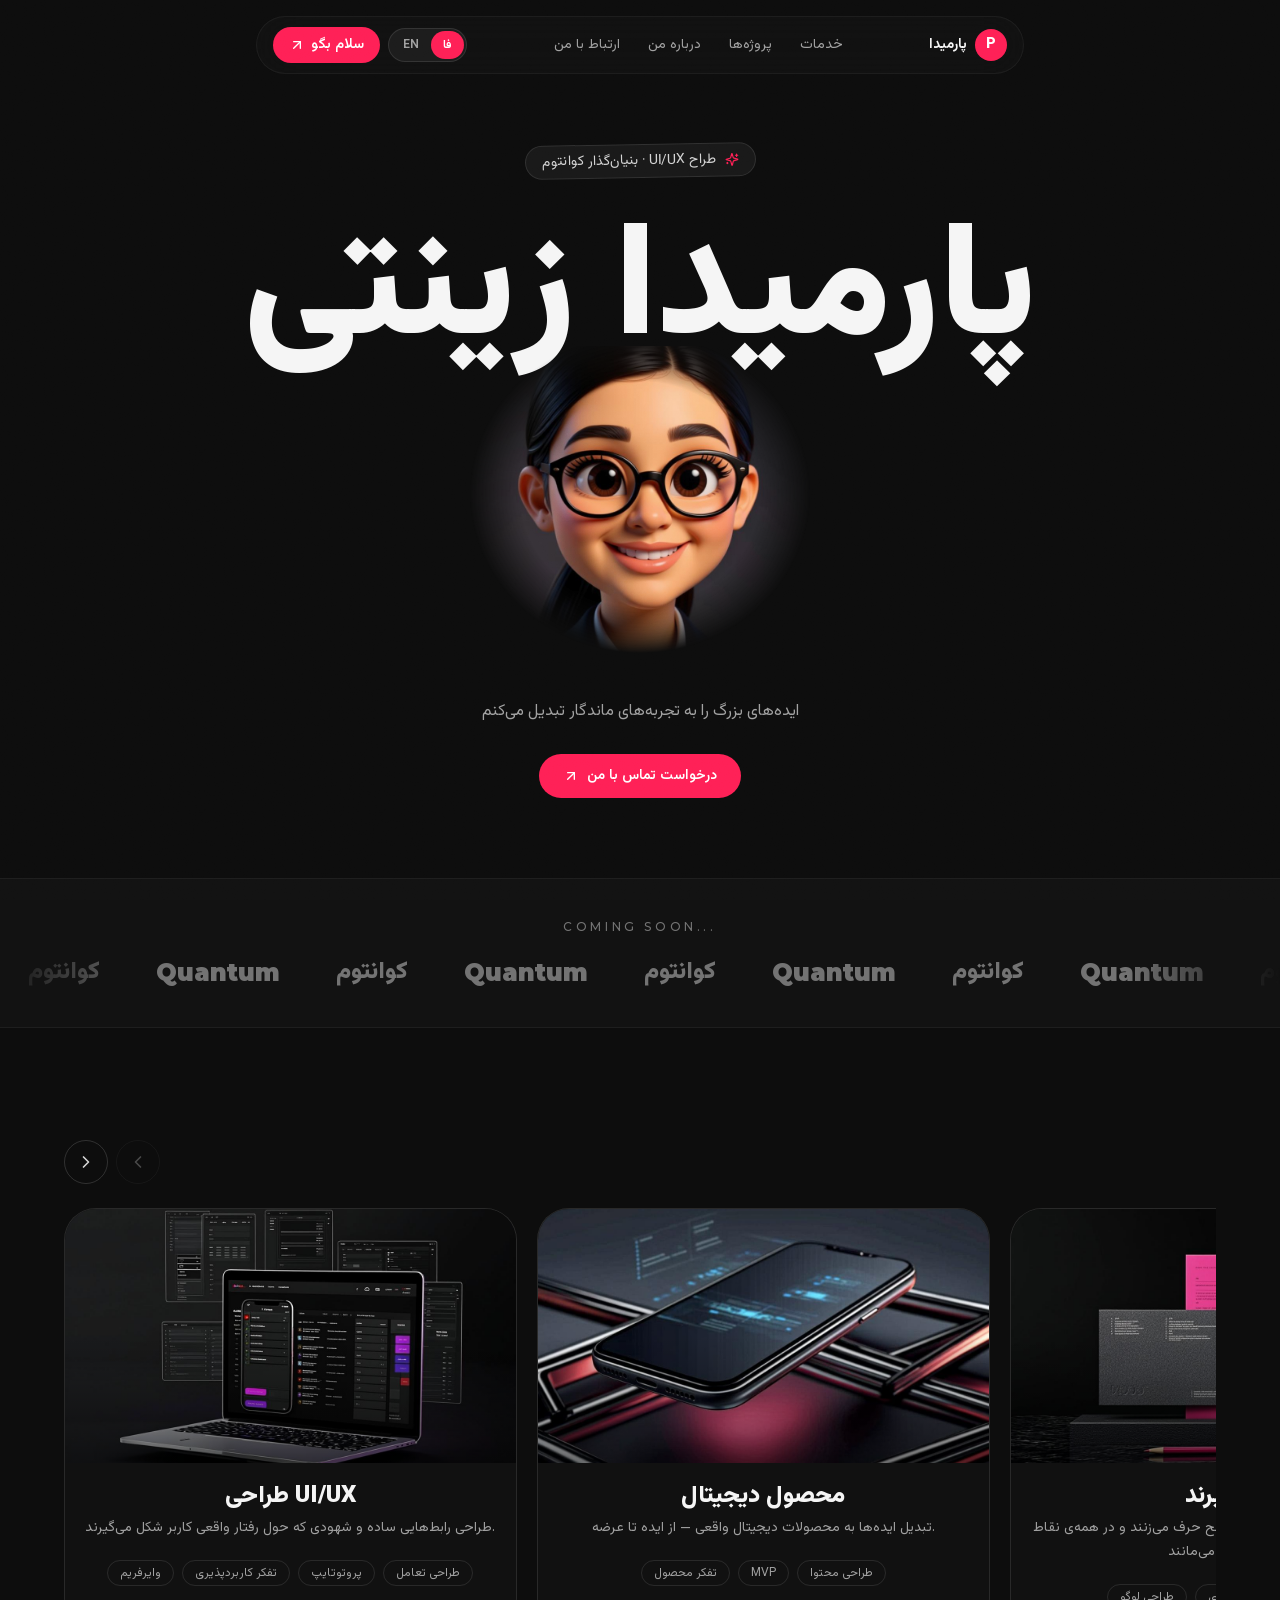
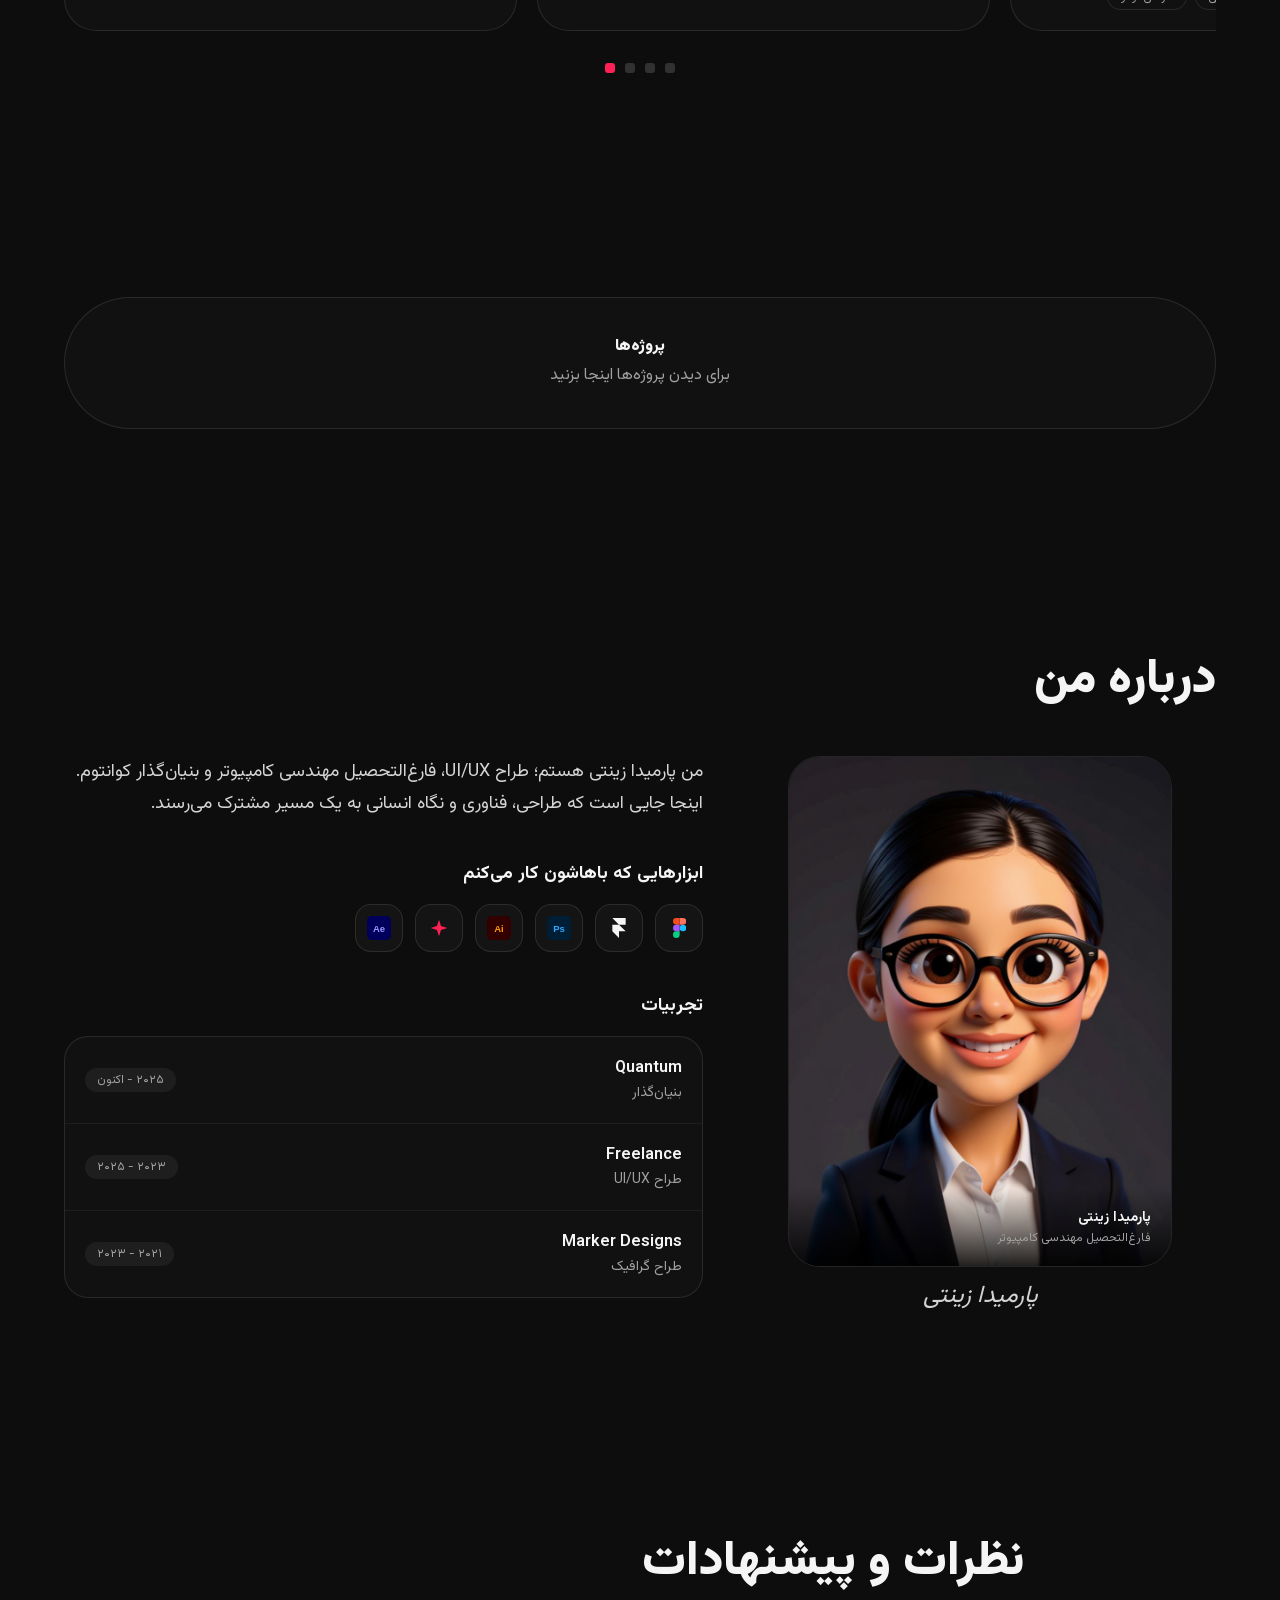
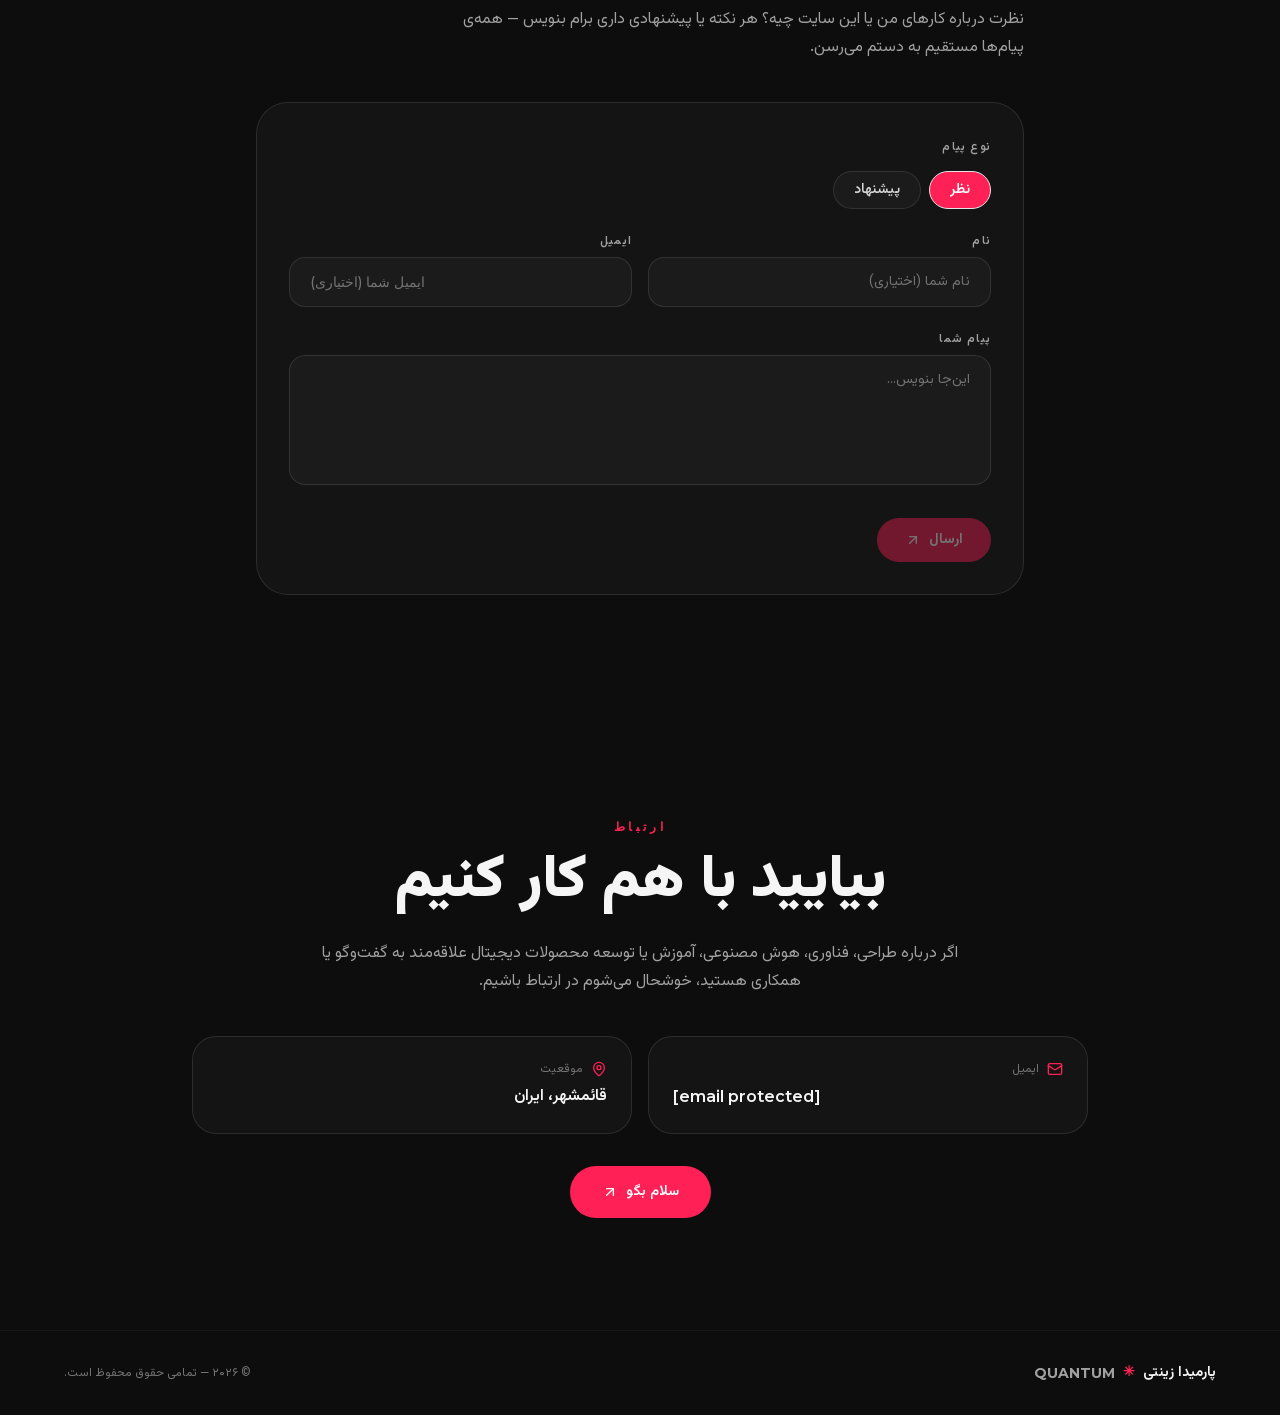
==== commit a63059e6: "Projects pill links to dedicated projects page" ====
--- a/index.html
+++ b/index.html
@@ -1 +1 @@
-<!DOCTYPE html><html lang="fa" dir="rtl"><head><meta charSet="utf-8"/><meta name="viewport" content="width=device-width, initial-scale=1"/><link rel="preload" as="image" imageSrcSet="./memoji.png 32w, ./memoji.png 48w, ./memoji.png 64w, ./memoji.png 96w, ./memoji.png 128w, ./memoji.png 256w, ./memoji.png 384w, ./memoji.png 640w, ./memoji.png 750w, ./memoji.png 828w, ./memoji.png 1080w, ./memoji.png 1200w, ./memoji.png 1920w, ./memoji.png 2048w, ./memoji.png 3840w" imageSizes="(max-width: 640px) 176px, (max-width: 1024px) 240px, 320px"/><link rel="stylesheet" href="./%5Broot-of-the-server%5D__ac707dea._.css" data-precedence="next_static/chunks/[root-of-the-server]__ac707dea._.css"/><link rel="preload" as="script" fetchPriority="low" href="./%5Bturbopack%5D_browser_dev_hmr-client_hmr-client_ts_956a0d3a._.js"/><script src="./node_modules_next_dist_compiled_react-dom_1e674e59._.js" async=""></script><script src="./node_modules_next_dist_compiled_react-server-dom-turbopack_9212ccad._.js" async=""></script><script src="./node_modules_next_dist_compiled_next-devtools_index_1dd7fb59.js" async=""></script><script src="./node_modules_next_dist_compiled_a0e4c7b4._.js" async=""></script><script src="./node_modules_next_dist_client_17643121._.js" async=""></script><script src="./node_modules_next_dist_f3530cac._.js" async=""></script><script src="./node_modules_%40swc_helpers_cjs_d80fb378._.js" async=""></script><script src="./_a0ff3932._.js" async=""></script><script src="./turbopack-_23a915ee._.js" async=""></script><script src="./node_modules_next_dist_be32b49c._.js" async=""></script><script src="./node_modules_next_dist_client_components_builtin_global-error_1cf6b850.js" async=""></script><script src="./node_modules_394613a2._.js" async=""></script><script src="./src_2bc135c0._.js" async=""></script><script src="./src_app_layout_tsx_1cf6b850._.js" async=""></script><script src="./src_d0afddc6._.js" async=""></script><script src="./node_modules_d1849f85._.js" async=""></script><script src="./src_app_page_tsx_0d22056a._.js" async=""></script><meta name="next-size-adjust" content=""/><meta name="theme-color" content="#0d0d0d"/><meta name="color-scheme" content="dark"/><title>پارمیدا زینتی | طراح UI/UX و بنیان‌گذار Quantum</title><meta name="description" content="وب‌سایت رسمی پارمیدا زینتی؛ طراح UI/UX، فارغ‌التحصیل مهندسی کامپیوتر و بنیان‌گذار Quantum از قائمشهر ایران — جایی که طراحی، فناوری و نگاه انسانی به یک مسیر مشترک می‌رسند."/><meta name="application-name" content="Parmida Zinati — Portfolio"/><meta name="author" content="Parmida Zinati"/><meta name="keywords" content="پارمیدا زینتی,Parmida Zinati,طراح UI/UX,UI/UX Designer,کوانتوم,Quantum,طراحی رابط کاربری,هویت برند,قائمشهر,portfolio"/><meta name="creator" content="Parmida Zinati"/><meta name="robots" content="index, follow"/><link rel="canonical" href="https://parmidazinati.github.io"/><meta property="og:title" content="پارمیدا زینتی | طراح UI/UX و بنیان‌گذار Quantum"/><meta property="og:description" content="وب‌سایت رسمی پارمیدا زینتی؛ طراح UI/UX، فارغ‌التحصیل مهندسی کامپیوتر و بنیان‌گذار Quantum از قائمشهر ایران — جایی که طراحی، فناوری و نگاه انسانی به یک مسیر مشترک می‌رسند."/><meta property="og:url" content="https://parmidazinati.github.io"/><meta property="og:site_name" content="Parmida Zinati"/><meta property="og:locale" content="fa_IR"/><meta property="og:image" content="https://parmidazinati.github.io/og-image.png"/><meta property="og:image:width" content="1200"/><meta property="og:image:height" content="630"/><meta property="og:image:alt" content="Parmida Zinati — UI/UX Designer"/><meta property="og:locale:alternate" content="en_US"/><meta property="og:type" content="website"/><meta name="twitter:card" content="summary_large_image"/><meta name="twitter:title" content="پارمیدا زینتی | طراح UI/UX و بنیان‌گذار Quantum"/><meta name="twitter:description" content="وب‌سایت رسمی پارمیدا زینتی؛ طراح UI/UX، فارغ‌التحصیل مهندسی کامپیوتر و بنیان‌گذار Quantum از قائمشهر ایران — جایی که طراحی، فناوری و نگاه انسانی به یک مسیر مشترک می‌رسند."/><meta name="twitter:image" content="https://parmidazinati.github.io/og-image.png"/><link rel="icon" href="./icon.svg"/><script src="./node_modules_next_dist_build_polyfills_polyfill-nomodule.js" noModule=""></script></head><body class="inter_fe8b9d92-module__LINzvG__variable montserrat_1c7cfbac-module__KHLIpa__variable vazirmatn_e8bde4d7-module__UQPStW__variable antialiased bg-[#0d0d0d] text-neutral-100"><div hidden=""><!--$--><!--/$--></div><div class="flex min-h-screen flex-col overflow-x-clip bg-[#0d0d0d]"><header class="fixed inset-x-0 top-4 z-50 flex flex-col items-center px-3"><div class="w-full max-w-3xl rounded-full border px-4 py-2.5 backdrop-blur-xl transition-all duration-300 border-white/5 bg-[#141414]/60"><nav class="flex items-center justify-between gap-2"><a href="#top" class="flex items-center gap-2 whitespace-nowrap"><span class="font-display flex h-8 w-8 items-center justify-center rounded-full bg-brand text-sm font-black text-white">P</span><span class="hidden text-sm font-bold sm:block">پارمیدا</span></a><ul class="hidden items-center gap-1 md:flex"><li><a href="#services" class="rounded-full px-3 py-2 text-sm text-neutral-400 transition-colors hover:bg-white/5 hover:text-white">خدمات</a></li><li><a href="#project" class="rounded-full px-3 py-2 text-sm text-neutral-400 transition-colors hover:bg-white/5 hover:text-white">پروژه‌ها</a></li><li><a href="#about" class="rounded-full px-3 py-2 text-sm text-neutral-400 transition-colors hover:bg-white/5 hover:text-white">درباره من</a></li><li><a href="#contact" class="rounded-full px-3 py-2 text-sm text-neutral-400 transition-colors hover:bg-white/5 hover:text-white">ارتباط با من</a></li></ul><div class="flex items-center gap-2"><div role="group" aria-label="Language / زبان" class="flex items-center rounded-full border border-white/10 bg-white/5 p-0.5 text-xs font-semibold"><button type="button" aria-pressed="true" class="rounded-full px-3 py-1.5 transition-colors bg-brand text-white">فا</button><button type="button" aria-pressed="false" class="rounded-full px-3 py-1.5 transition-colors text-neutral-400 hover:text-white">EN</button></div><a href="#contact" class="hidden items-center gap-1.5 rounded-full bg-brand px-4 py-2 text-sm font-semibold text-white transition-transform hover:scale-[1.04] active:scale-95 sm:flex">سلام بگو<svg xmlns="http://www.w3.org/2000/svg" width="24" height="24" viewBox="0 0 24 24" fill="none" stroke="currentColor" stroke-width="2" stroke-linecap="round" stroke-linejoin="round" class="lucide lucide-arrow-up-right h-4 w-4" aria-hidden="true"><path d="M7 7h10v10"></path><path d="M7 17 17 7"></path></svg></a><button type="button" aria-expanded="false" aria-label="Menu" class="flex h-9 w-9 items-center justify-center rounded-full border border-white/10 text-neutral-300 md:hidden"><svg xmlns="http://www.w3.org/2000/svg" width="24" height="24" viewBox="0 0 24 24" fill="none" stroke="currentColor" stroke-width="2" stroke-linecap="round" stroke-linejoin="round" class="lucide lucide-menu h-4 w-4" aria-hidden="true"><path d="M4 12h16"></path><path d="M4 18h16"></path><path d="M4 6h16"></path></svg></button></div></nav></div><div id="mobile-menu" class="mt-2 hidden w-full max-w-3xl rounded-3xl border border-white/10 bg-[#141414]/95 p-3 backdrop-blur-xl md:hidden"><a href="#services" class="block rounded-2xl px-4 py-3 text-sm text-neutral-300 hover:bg-white/5 hover:text-white">خدمات</a><a href="#project" class="block rounded-2xl px-4 py-3 text-sm text-neutral-300 hover:bg-white/5 hover:text-white">پروژه‌ها</a><a href="#about" class="block rounded-2xl px-4 py-3 text-sm text-neutral-300 hover:bg-white/5 hover:text-white">درباره من</a><a href="#contact" class="block rounded-2xl px-4 py-3 text-sm text-neutral-300 hover:bg-white/5 hover:text-white">ارتباط با من</a></div></header><main class="flex-1"><section id="top" class="relative overflow-x-clip px-4 pb-14 pt-32 sm:pt-36 md:pb-20"><div class="mx-auto max-w-6xl text-center"><div style="transition-delay:0ms" class="reveal "><span class="inline-flex max-w-full -rotate-1 items-center gap-2 rounded-full border border-white/10 bg-white/5 px-4 py-1.5 text-center text-xs text-neutral-300 sm:text-sm"><svg xmlns="http://www.w3.org/2000/svg" width="24" height="24" viewBox="0 0 24 24" fill="none" stroke="currentColor" stroke-width="2" stroke-linecap="round" stroke-linejoin="round" class="lucide lucide-sparkles h-3.5 w-3.5 shrink-0 text-brand" aria-hidden="true"><path d="M9.937 15.5A2 2 0 0 0 8.5 14.063l-6.135-1.582a.5.5 0 0 1 0-.962L8.5 9.936A2 2 0 0 0 9.937 8.5l1.582-6.135a.5.5 0 0 1 .963 0L14.063 8.5A2 2 0 0 0 15.5 9.937l6.135 1.581a.5.5 0 0 1 0 .964L15.5 14.063a2 2 0 0 0-1.437 1.437l-1.582 6.135a.5.5 0 0 1-.963 0z"></path><path d="M20 3v4"></path><path d="M22 5h-4"></path><path d="M4 17v2"></path><path d="M5 18H3"></path></svg><span class="min-w-0 text-balance">طراح UI/UX · بنیان‌گذار کوانتوم</span></span></div><div style="transition-delay:100ms" class="reveal "><h1 class="font-display mt-6 text-[clamp(3rem,12.5vw,10rem)] font-black leading-[0.95] tracking-tight"><span class="block">پارمیدا زینتی</span></h1></div><div style="transition-delay:200ms" class="reveal "><div class="relative mx-auto -mt-4 h-44 w-44 sm:-mt-6 sm:h-60 sm:w-60 lg:h-80 lg:w-80"><div aria-hidden="true" class="bg-brand/25 absolute -inset-8 rounded-full blur-3xl"></div><img alt="پارمیدا زینتی" width="576" height="768" decoding="async" data-nimg="1" class="animate-floaty h-full w-full scale-110 object-cover object-center [mask-image:radial-gradient(ellipse_62%_58%_at_50%_42%,black_55%,transparent_78%)]" style="color:transparent" sizes="(max-width: 640px) 176px, (max-width: 1024px) 240px, 320px" srcSet="./memoji.png 32w, ./memoji.png 48w, ./memoji.png 64w, ./memoji.png 96w, ./memoji.png 128w, ./memoji.png 256w, ./memoji.png 384w, ./memoji.png 640w, ./memoji.png 750w, ./memoji.png 828w, ./memoji.png 1080w, ./memoji.png 1200w, ./memoji.png 1920w, ./memoji.png 2048w, ./memoji.png 3840w" src="./memoji.png"/></div></div><div style="transition-delay:250ms" class="reveal "><p class="mx-auto mt-2 max-w-xl text-sm leading-7 text-neutral-400 sm:text-base sm:mt-4">ایده‌های بزرگ را به تجربه‌های ماندگار تبدیل می‌کنم</p></div><div style="transition-delay:300ms" class="reveal "><div class="mt-7 flex flex-wrap items-center justify-center gap-3"><a href="#contact" class="flex items-center gap-2 rounded-full bg-brand px-6 py-3 text-sm font-semibold text-white transition-transform hover:scale-[1.04] active:scale-95">درخواست تماس با من<svg xmlns="http://www.w3.org/2000/svg" width="24" height="24" viewBox="0 0 24 24" fill="none" stroke="currentColor" stroke-width="2" stroke-linecap="round" stroke-linejoin="round" class="lucide lucide-arrow-up-right h-4 w-4" aria-hidden="true"><path d="M7 7h10v10"></path><path d="M7 17 17 7"></path></svg></a></div></div></div></section><section class="border-y border-white/5 bg-white/[0.02] py-10"><p dir="ltr" class="font-latin mb-6 text-center text-xs uppercase tracking-[0.3em] text-neutral-500">coming soon...</p><div dir="ltr" class="marquee-mask relative overflow-hidden"><div class="animate-marquee flex w-max items-center gap-14 px-7"><span class="font-display whitespace-nowrap text-xl text-neutral-500 transition-colors hover:text-white sm:text-2xl font-fa font-black">کوانتوم</span><span class="font-display whitespace-nowrap text-xl text-neutral-500 transition-colors hover:text-white sm:text-2xl font-latin font-black tracking-tight">Quantum</span><span class="font-display whitespace-nowrap text-xl text-neutral-500 transition-colors hover:text-white sm:text-2xl font-fa font-black">کوانتوم</span><span class="font-display whitespace-nowrap text-xl text-neutral-500 transition-colors hover:text-white sm:text-2xl font-latin font-black tracking-tight">Quantum</span><span class="font-display whitespace-nowrap text-xl text-neutral-500 transition-colors hover:text-white sm:text-2xl font-fa font-black">کوانتوم</span><span class="font-display whitespace-nowrap text-xl text-neutral-500 transition-colors hover:text-white sm:text-2xl font-latin font-black tracking-tight">Quantum</span><span class="font-display whitespace-nowrap text-xl text-neutral-500 transition-colors hover:text-white sm:text-2xl font-fa font-black">کوانتوم</span><span class="font-display whitespace-nowrap text-xl text-neutral-500 transition-colors hover:text-white sm:text-2xl font-latin font-black tracking-tight">Quantum</span><span class="font-display whitespace-nowrap text-xl text-neutral-500 transition-colors hover:text-white sm:text-2xl font-fa font-black">کوانتوم</span><span class="font-display whitespace-nowrap text-xl text-neutral-500 transition-colors hover:text-white sm:text-2xl font-latin font-black tracking-tight">Quantum</span><span class="font-display whitespace-nowrap text-xl text-neutral-500 transition-colors hover:text-white sm:text-2xl font-fa font-black">کوانتوم</span><span class="font-display whitespace-nowrap text-xl text-neutral-500 transition-colors hover:text-white sm:text-2xl font-latin font-black tracking-tight">Quantum</span></div></div></section><section id="services" class="scroll-mt-24 px-4 py-20 md:py-28"><div class="mx-auto max-w-6xl"><div><div style="transition-delay:0ms" class="reveal "><div class="mb-6 flex items-center justify-end gap-2"><button type="button" disabled="" aria-label="Previous slide" class="flex h-11 w-11 items-center justify-center rounded-full border border-white/15 text-neutral-300 transition-colors hover:border-brand hover:text-white disabled:cursor-not-allowed disabled:opacity-30 disabled:hover:border-white/15 disabled:hover:text-neutral-300"><svg xmlns="http://www.w3.org/2000/svg" width="24" height="24" viewBox="0 0 24 24" fill="none" stroke="currentColor" stroke-width="2" stroke-linecap="round" stroke-linejoin="round" class="lucide lucide-chevron-left h-5 w-5" aria-hidden="true"><path d="m15 18-6-6 6-6"></path></svg></button><button type="button" aria-label="Next slide" class="flex h-11 w-11 items-center justify-center rounded-full border border-white/15 text-neutral-300 transition-colors hover:border-brand hover:text-white disabled:cursor-not-allowed disabled:opacity-30 disabled:hover:border-white/15 disabled:hover:text-neutral-300"><svg xmlns="http://www.w3.org/2000/svg" width="24" height="24" viewBox="0 0 24 24" fill="none" stroke="currentColor" stroke-width="2" stroke-linecap="round" stroke-linejoin="round" class="lucide lucide-chevron-right h-5 w-5" aria-hidden="true"><path d="m9 18 6-6-6-6"></path></svg></button></div></div><div style="transition-delay:100ms" class="reveal "><div dir="ltr" class="flex snap-x snap-mandatory gap-5 overflow-x-auto [scrollbar-width:none] [&amp;::-webkit-scrollbar]:hidden"><div class="w-[72%] shrink-0 snap-start sm:w-[calc(50%-10px)] lg:w-[calc(40%-8px)]"><article class="group relative h-full overflow-hidden rounded-[2rem] border border-white/10 bg-white/[0.02]"><div class="relative aspect-[16/9] overflow-hidden"><img alt="طراحی UI/UX" loading="lazy" decoding="async" data-nimg="fill" class="object-cover transition-transform duration-700 group-hover:scale-105" style="position:absolute;height:100%;width:100%;left:0;top:0;right:0;bottom:0;color:transparent" sizes="(max-width: 640px) 72vw, 40vw" srcSet="./service-uiux.png 256w, ./service-uiux.png 384w, ./service-uiux.png 640w, ./service-uiux.png 750w, ./service-uiux.png 828w, ./service-uiux.png 1080w, ./service-uiux.png 1200w, ./service-uiux.png 1920w, ./service-uiux.png 2048w, ./service-uiux.png 3840w" src="./service-uiux.png"/><div class="absolute inset-0 bg-gradient-to-t from-black/70 via-transparent to-transparent opacity-80"></div></div><div class="p-4 text-center sm:p-5"><h3 class="font-display text-xl font-black sm:text-2xl">طراحی UI/UX</h3><p class="mt-1.5 text-sm leading-6 text-neutral-400">طراحی رابط‌هایی ساده و شهودی که حول رفتار واقعی کاربر شکل می‌گیرند.</p></div><ul class="flex flex-wrap justify-center gap-2 px-4 pb-4 sm:px-5 sm:pb-5"><li class="rounded-full border border-white/10 px-3 py-1 text-xs text-neutral-400">وایرفریم</li><li class="rounded-full border border-white/10 px-3 py-1 text-xs text-neutral-400">تفکر کاربردپذیری</li><li class="rounded-full border border-white/10 px-3 py-1 text-xs text-neutral-400">پروتوتایپ</li><li class="rounded-full border border-white/10 px-3 py-1 text-xs text-neutral-400">طراحی تعامل</li></ul></article></div><div class="w-[72%] shrink-0 snap-start sm:w-[calc(50%-10px)] lg:w-[calc(40%-8px)]"><article class="group relative h-full overflow-hidden rounded-[2rem] border border-white/10 bg-white/[0.02]"><div class="relative aspect-[16/9] overflow-hidden"><img alt="محصول دیجیتال" loading="lazy" decoding="async" data-nimg="fill" class="object-cover transition-transform duration-700 group-hover:scale-105" style="position:absolute;height:100%;width:100%;left:0;top:0;right:0;bottom:0;color:transparent" sizes="(max-width: 640px) 72vw, 40vw" srcSet="./service-product.png 256w, ./service-product.png 384w, ./service-product.png 640w, ./service-product.png 750w, ./service-product.png 828w, ./service-product.png 1080w, ./service-product.png 1200w, ./service-product.png 1920w, ./service-product.png 2048w, ./service-product.png 3840w" src="./service-product.png"/><div class="absolute inset-0 bg-gradient-to-t from-black/70 via-transparent to-transparent opacity-80"></div></div><div class="p-4 text-center sm:p-5"><h3 class="font-display text-xl font-black sm:text-2xl">محصول دیجیتال</h3><p class="mt-1.5 text-sm leading-6 text-neutral-400">تبدیل ایده‌ها به محصولات دیجیتال واقعی — از ایده تا عرضه.</p></div><ul class="flex flex-wrap justify-center gap-2 px-4 pb-4 sm:px-5 sm:pb-5"><li class="rounded-full border border-white/10 px-3 py-1 text-xs text-neutral-400">تفکر محصول</li><li class="rounded-full border border-white/10 px-3 py-1 text-xs text-neutral-400">MVP</li><li class="rounded-full border border-white/10 px-3 py-1 text-xs text-neutral-400">طراحی محتوا</li></ul></article></div><div class="w-[72%] shrink-0 snap-start sm:w-[calc(50%-10px)] lg:w-[calc(40%-8px)]"><article class="group relative h-full overflow-hidden rounded-[2rem] border border-white/10 bg-white/[0.02]"><div class="relative aspect-[16/9] overflow-hidden"><img alt="هویت برند" loading="lazy" decoding="async" data-nimg="fill" class="object-cover transition-transform duration-700 group-hover:scale-105" style="position:absolute;height:100%;width:100%;left:0;top:0;right:0;bottom:0;color:transparent" sizes="(max-width: 640px) 72vw, 40vw" srcSet="./service-brand.png 256w, ./service-brand.png 384w, ./service-brand.png 640w, ./service-brand.png 750w, ./service-brand.png 828w, ./service-brand.png 1080w, ./service-brand.png 1200w, ./service-brand.png 1920w, ./service-brand.png 2048w, ./service-brand.png 3840w" src="./service-brand.png"/><div class="absolute inset-0 bg-gradient-to-t from-black/70 via-transparent to-transparent opacity-80"></div></div><div class="p-4 text-center sm:p-5"><h3 class="font-display text-xl font-black sm:text-2xl">هویت برند</h3><p class="mt-1.5 text-sm leading-6 text-neutral-400">خلق سیستم‌های بصری قدرتمند که واضح حرف می‌زنند و در همه‌ی نقاط تماس یکدست می‌مانند.</p></div><ul class="flex flex-wrap justify-center gap-2 px-4 pb-4 sm:px-5 sm:pb-5"><li class="rounded-full border border-white/10 px-3 py-1 text-xs text-neutral-400">طراحی لوگو</li><li class="rounded-full border border-white/10 px-3 py-1 text-xs text-neutral-400">سیستم بصری</li><li class="rounded-full border border-white/10 px-3 py-1 text-xs text-neutral-400">گایدلاین</li></ul></article></div><div class="w-[72%] shrink-0 snap-start sm:w-[calc(50%-10px)] lg:w-[calc(40%-8px)]"><article class="group relative h-full overflow-hidden rounded-[2rem] border border-white/10 bg-white/[0.02]"><div class="relative aspect-[16/9] overflow-hidden"><img alt="طراحی دیجیتال" loading="lazy" decoding="async" data-nimg="fill" class="object-cover transition-transform duration-700 group-hover:scale-105" style="position:absolute;height:100%;width:100%;left:0;top:0;right:0;bottom:0;color:transparent" sizes="(max-width: 640px) 72vw, 40vw" srcSet="./service-digital-v2.png 256w, ./service-digital-v2.png 384w, ./service-digital-v2.png 640w, ./service-digital-v2.png 750w, ./service-digital-v2.png 828w, ./service-digital-v2.png 1080w, ./service-digital-v2.png 1200w, ./service-digital-v2.png 1920w, ./service-digital-v2.png 2048w, ./service-digital-v2.png 3840w" src="./service-digital-v2.png"/><div class="absolute inset-0 bg-gradient-to-t from-black/70 via-transparent to-transparent opacity-80"></div></div><div class="p-4 text-center sm:p-5"><h3 class="font-display text-xl font-black sm:text-2xl">طراحی دیجیتال</h3><p class="mt-1.5 text-sm leading-6 text-neutral-400">خلق ویژوال‌هایی که توجه را جلب می‌کنند و در پلتفرم‌های دیجیتال واضح پیام می‌رسانند.</p></div><ul class="flex flex-wrap justify-center gap-2 px-4 pb-4 sm:px-5 sm:pb-5"><li class="rounded-full border border-white/10 px-3 py-1 text-xs text-neutral-400">پست شبکه‌های اجتماعی</li><li class="rounded-full border border-white/10 px-3 py-1 text-xs text-neutral-400">کریتیو تبلیغات</li><li class="rounded-full border border-white/10 px-3 py-1 text-xs text-neutral-400">ویژوال کمپین</li></ul></article></div></div><div dir="ltr" class="mt-8 flex items-center justify-center gap-2.5"><button type="button" aria-label="Slide 1" aria-current="true" class="h-2.5 w-2.5 rounded-[3px] transition-colors bg-brand"></button><button type="button" aria-label="Slide 2" aria-current="false" class="h-2.5 w-2.5 rounded-[3px] transition-colors bg-white/15 hover:bg-white/35"></button><button type="button" aria-label="Slide 3" aria-current="false" class="h-2.5 w-2.5 rounded-[3px] transition-colors bg-white/15 hover:bg-white/35"></button><button type="button" aria-label="Slide 4" aria-current="false" class="h-2.5 w-2.5 rounded-[3px] transition-colors bg-white/15 hover:bg-white/35"></button></div></div></div></div></section><section id="project" class="scroll-mt-24 px-4 py-20 md:py-28"><div class="mx-auto max-w-6xl"><div id="project-head" role="button" tabindex="0" aria-expanded="false" style="transition-delay:0ms;cursor:pointer" class="reveal "><div class="flex items-center justify-between gap-4"><div><h2 class="font-display text-4xl font-black sm:text-5xl">پروژه‌ها</h2><p class="mt-3 text-base leading-8 text-neutral-400">ربات‌هایی که ساخته‌ام</p></div><svg id="project-chev" xmlns="http://www.w3.org/2000/svg" width="24" height="24" viewBox="0 0 24 24" fill="none" stroke="currentColor" stroke-width="2" stroke-linecap="round" stroke-linejoin="round" class="h-6 w-6 shrink-0 text-neutral-400 transition-transform" aria-hidden="true"><path d="m6 9 6 6 6-6"></path></svg></div></div><div id="project-grid" style="display:none" class="mt-12 grid gap-5 sm:grid-cols-2"><article class="group relative h-full overflow-hidden rounded-[2rem] border border-white/10 bg-white/[0.02]"><div class="flex items-center justify-center bg-gradient-to-b from-brand/20 via-transparent to-transparent px-4 py-8"><img alt="آسمان‌نما" loading="lazy" decoding="async" class="h-28 w-28 rounded-full border-2 border-brand/60 object-cover" src="./bot-asemannama.jpg"/></div><div class="p-4 text-center sm:p-5"><h3 class="font-display text-xl font-black sm:text-2xl">آسمان‌نما</h3><p class="mt-1.5 text-sm leading-6 text-neutral-400">ربات تلگرامی هواشناسی؛ پیش‌بینی روزانه و ۷ روزه با داده‌های ECMWF، تاریخ جلالی و ارسال خودکار هر روز ساعت ۷ صبح.</p></div><ul class="flex flex-wrap justify-center gap-2 px-4 pb-4 sm:px-5 sm:pb-5"><li class="rounded-full border border-white/10 px-3 py-1 text-xs text-neutral-400">پیش‌بینی ۷ روزه</li><li class="rounded-full border border-white/10 px-3 py-1 text-xs text-neutral-400">ارسال خودکار صبحگاهی</li><li class="rounded-full border border-white/10 px-3 py-1 text-xs text-neutral-400">تاریخ جلالی</li></ul><div class="flex justify-center pb-6"><a href="https://t.me/AsemanNamaBot" target="_blank" rel="noopener" class="inline-flex items-center rounded-full border border-brand px-5 py-2 text-sm font-bold text-white transition-colors hover:bg-brand">باز کردن ربات در تلگرام</a></div></article><article class="group relative h-full overflow-hidden rounded-[2rem] border border-white/10 bg-white/[0.02]"><div class="flex items-center justify-center bg-gradient-to-b from-brand/20 via-transparent to-transparent px-4 py-8"><img alt="حواست هست" loading="lazy" decoding="async" class="h-28 w-28 rounded-full border-2 border-brand/60 object-cover" src="./bot-havaset.jpg"/></div><div class="p-4 text-center sm:p-5"><h3 class="font-display text-xl font-black sm:text-2xl">حواست هست</h3><p class="mt-1.5 text-sm leading-6 text-neutral-400">ربات تلگرامی یادآور؛ اقساط، قرارها، دارو، کلاس‌ها و کارهای مهم با ورودی تاریخ جلالی و تکرار روزانه، هفتگی و ماهانه.</p></div><ul class="flex flex-wrap justify-center gap-2 px-4 pb-4 sm:px-5 sm:pb-5"><li class="rounded-full border border-white/10 px-3 py-1 text-xs text-neutral-400">یادآور دارو و قسط</li><li class="rounded-full border border-white/10 px-3 py-1 text-xs text-neutral-400">تکرار روزانه/هفتگی/ماهانه</li><li class="rounded-full border border-white/10 px-3 py-1 text-xs text-neutral-400">ورودی جلالی</li></ul><div class="flex justify-center pb-6"><a href="https://t.me/Havaset_hast_bot" target="_blank" rel="noopener" class="inline-flex items-center rounded-full border border-brand px-5 py-2 text-sm font-bold text-white transition-colors hover:bg-brand">باز کردن ربات در تلگرام</a></div></article></div></div></section><section id="about" class="scroll-mt-24 px-4 py-20 md:py-28"><div class="mx-auto max-w-6xl"><div style="transition-delay:0ms" class="reveal "><h2 class="font-display text-4xl font-black sm:text-5xl">درباره من</h2></div><div class="mt-12 grid items-start gap-10 lg:grid-cols-[0.85fr_1.15fr]"><div style="transition-delay:0ms" class="reveal relative mx-auto w-full max-w-sm lg:sticky lg:top-28"><div aria-hidden="true" class="bg-brand/20 absolute -inset-5 rounded-[3rem] blur-3xl"></div><div class="relative overflow-hidden rounded-[2rem] border border-white/10"><img alt="پارمیدا زینتی" loading="lazy" width="576" height="768" decoding="async" data-nimg="1" class="h-auto w-full object-cover" style="color:transparent" srcSet="./memoji.png 1x, ./memoji.png 2x" src="./memoji.png"/><div class="absolute inset-x-0 bottom-0 bg-gradient-to-t from-black/85 to-transparent p-5"><p class="text-sm font-bold">پارمیدا زینتی</p><p class="mt-0.5 text-xs text-neutral-400">فارغ‌التحصیل مهندسی کامپیوتر</p></div></div><p class="font-display mt-4 text-center text-2xl italic text-neutral-300">پارمیدا زینتی</p></div><div><div style="transition-delay:100ms" class="reveal "><p class="text-base leading-8 text-neutral-300 sm:text-lg">من پارمیدا زینتی هستم؛ طراح UI/UX، فارغ‌التحصیل مهندسی کامپیوتر و بنیان‌گذار کوانتوم. اینجا جایی است که طراحی، فناوری و نگاه انسانی به یک مسیر مشترک می‌رسند.</p></div><div style="transition-delay:150ms" class="reveal "><h3 class="mt-10 text-lg font-bold">ابزارهایی که باهاشون کار می‌کنم</h3><ul class="mt-4 flex flex-wrap gap-3"><li aria-label="Figma" class="tool-tile relative flex h-12 w-12 items-center justify-center rounded-2xl border border-white/10 bg-white/[0.03] transition-colors hover:border-brand"><svg viewBox="0 0 38 57" class="h-5 w-auto" aria-hidden="true"><path fill="#1ABCFE" d="M19 28.5a9.5 9.5 0 1 1 19 0 9.5 9.5 0 0 1-19 0z"></path><path fill="#0ACF83" d="M0 47.5A9.5 9.5 0 0 1 9.5 38H19v9.5a9.5 9.5 0 1 1-19 0z"></path><path fill="#FF7262" d="M19 0v19h9.5a9.5 9.5 0 1 0 0-19H19z"></path><path fill="#F24E1E" d="M0 9.5A9.5 9.5 0 0 0 9.5 19H19V0H9.5A9.5 9.5 0 0 0 0 9.5z"></path><path fill="#A259FF" d="M0 28.5A9.5 9.5 0 0 1 9.5 19H19v19H9.5A9.5 9.5 0 0 1 0 28.5z"></path></svg><span role="tooltip" class="font-latin tool-tip pointer-events-none absolute -top-3 left-1/2 z-10 whitespace-nowrap rounded-lg border border-white/10 bg-[#1c1c1c] px-2.5 py-1 text-xs font-semibold text-white shadow-xl">Figma</span></li><li aria-label="Framer" class="tool-tile relative flex h-12 w-12 items-center justify-center rounded-2xl border border-white/10 bg-white/[0.03] transition-colors hover:border-brand"><svg viewBox="0 0 24 24" class="h-5 w-5" fill="currentColor" aria-hidden="true"><path d="M4 0h16v8h-8zm0 8h8l8 8H4zm0 8h8v8z"></path></svg><span role="tooltip" class="font-latin tool-tip pointer-events-none absolute -top-3 left-1/2 z-10 whitespace-nowrap rounded-lg border border-white/10 bg-[#1c1c1c] px-2.5 py-1 text-xs font-semibold text-white shadow-xl">Framer</span></li><li aria-label="Photoshop" class="tool-tile relative flex h-12 w-12 items-center justify-center rounded-2xl border border-white/10 bg-white/[0.03] transition-colors hover:border-brand"><svg viewBox="0 0 24 24" class="h-6 w-6" aria-hidden="true"><rect width="24" height="24" rx="5" fill="#001E36"></rect><text x="12" y="16.4" text-anchor="middle" font-size="9.5" font-weight="bold" fill="#31A8FF" font-family="Arial, Helvetica, sans-serif">Ps</text></svg><span role="tooltip" class="font-latin tool-tip pointer-events-none absolute -top-3 left-1/2 z-10 whitespace-nowrap rounded-lg border border-white/10 bg-[#1c1c1c] px-2.5 py-1 text-xs font-semibold text-white shadow-xl">Photoshop</span></li><li aria-label="Illustrator" class="tool-tile relative flex h-12 w-12 items-center justify-center rounded-2xl border border-white/10 bg-white/[0.03] transition-colors hover:border-brand"><svg viewBox="0 0 24 24" class="h-6 w-6" aria-hidden="true"><rect width="24" height="24" rx="5" fill="#330000"></rect><text x="12" y="16.4" text-anchor="middle" font-size="9.5" font-weight="bold" fill="#FF9A00" font-family="Arial, Helvetica, sans-serif">Ai</text></svg><span role="tooltip" class="font-latin tool-tip pointer-events-none absolute -top-3 left-1/2 z-10 whitespace-nowrap rounded-lg border border-white/10 bg-[#1c1c1c] px-2.5 py-1 text-xs font-semibold text-white shadow-xl">Illustrator</span></li><li aria-label="Generative AI" class="tool-tile relative flex h-12 w-12 items-center justify-center rounded-2xl border border-white/10 bg-white/[0.03] transition-colors hover:border-brand"><svg viewBox="0 0 24 24" class="h-5 w-5" aria-hidden="true"><path d="M12 2l2.4 7.6L22 12l-7.6 2.4L12 22l-2.4-7.6L2 12l7.6-2.4z" fill="#ff2056"></path></svg><span role="tooltip" class="font-latin tool-tip pointer-events-none absolute -top-3 left-1/2 z-10 whitespace-nowrap rounded-lg border border-white/10 bg-[#1c1c1c] px-2.5 py-1 text-xs font-semibold text-white shadow-xl">Generative AI</span></li><li aria-label="After Effects" class="tool-tile relative flex h-12 w-12 items-center justify-center rounded-2xl border border-white/10 bg-white/[0.03] transition-colors hover:border-brand"><svg viewBox="0 0 24 24" class="h-6 w-6" aria-hidden="true"><rect width="24" height="24" rx="5" fill="#00005B"></rect><text x="12" y="16.4" text-anchor="middle" font-size="9.5" font-weight="bold" fill="#9999FF" font-family="Arial, Helvetica, sans-serif">Ae</text></svg><span role="tooltip" class="font-latin tool-tip pointer-events-none absolute -top-3 left-1/2 z-10 whitespace-nowrap rounded-lg border border-white/10 bg-[#1c1c1c] px-2.5 py-1 text-xs font-semibold text-white shadow-xl">After Effects</span></li></ul></div><div style="transition-delay:200ms" class="reveal "><h3 class="mt-10 text-lg font-bold">تجربیات</h3><ul class="mt-4 divide-y divide-white/5 rounded-[1.5rem] border border-white/10 bg-white/[0.02]"><li class="flex flex-wrap items-center justify-between gap-2 p-5"><div class="min-w-0"><p class="font-semibold">Quantum</p><p class="mt-0.5 text-sm text-neutral-400">بنیان‌گذار</p></div><span class="rounded-full bg-white/5 px-3 py-1 text-xs text-neutral-400">۲۰۲۵ - اکنون</span></li><li class="flex flex-wrap items-center justify-between gap-2 p-5"><div class="min-w-0"><p class="font-semibold">Freelance</p><p class="mt-0.5 text-sm text-neutral-400">طراح UI/UX</p></div><span class="rounded-full bg-white/5 px-3 py-1 text-xs text-neutral-400">۲۰۲۳ - ۲۰۲۵</span></li><li class="flex flex-wrap items-center justify-between gap-2 p-5"><div class="min-w-0"><p class="font-semibold">Marker Designs</p><p class="mt-0.5 text-sm text-neutral-400">طراح گرافیک</p></div><span class="rounded-full bg-white/5 px-3 py-1 text-xs text-neutral-400">۲۰۲۱ - ۲۰۲۳</span></li></ul></div></div></div></div></section><section id="feedback" class="scroll-mt-24 px-4 py-20 md:py-28"><div class="mx-auto max-w-3xl"><div style="transition-delay:0ms" class="reveal "><h2 class="font-display text-4xl font-black sm:text-5xl">نظرات و پیشنهادات</h2><p class="mt-4 max-w-xl text-base leading-7 text-neutral-400">نظرت درباره کارهای من یا این سایت چیه؟ هر نکته یا پیشنهادی داری برام بنویس — همه‌ی پیام‌ها مستقیم به دستم می‌رسن.</p></div><div style="transition-delay:100ms" class="reveal "><form class="mt-10 rounded-[2rem] border border-white/10 bg-white/[0.03] p-6 sm:p-8"><div><span class="text-xs font-semibold uppercase tracking-widest text-neutral-400">نوع پیام</span><div class="mt-3 flex gap-2"><button type="button" aria-pressed="true" class="rounded-full border px-5 py-2 text-sm font-semibold transition-colors border-brand bg-brand text-white">نظر</button><button type="button" aria-pressed="false" class="rounded-full border px-5 py-2 text-sm font-semibold transition-colors border-white/10 bg-white/[0.03] text-neutral-300 hover:border-brand/50 hover:text-white">پیشنهاد</button></div></div><div class="mt-6 grid gap-4 sm:grid-cols-2"><label class="block"><span class="mb-2 block text-xs font-semibold uppercase tracking-widest text-neutral-400">نام</span><input type="text" placeholder="نام شما (اختیاری)" class="w-full rounded-2xl border border-white/10 bg-white/[0.03] px-5 py-3.5 text-sm text-white placeholder:text-neutral-500 outline-none transition-colors focus:border-brand" value=""/></label><label class="block"><span class="mb-2 block text-xs font-semibold uppercase tracking-widest text-neutral-400">ایمیل</span><input type="email" dir="ltr" placeholder="ایمیل شما (اختیاری)" class="w-full rounded-2xl border border-white/10 bg-white/[0.03] px-5 py-3.5 text-sm text-white placeholder:text-neutral-500 outline-none transition-colors focus:border-brand font-latin text-left" value=""/></label></div><label class="mt-6 block"><span class="mb-2 block text-xs font-semibold uppercase tracking-widest text-neutral-400">پیام شما</span><textarea required="" rows="5" maxLength="2000" placeholder="این‌جا بنویس…" class="w-full rounded-2xl border border-white/10 bg-white/[0.03] px-5 py-3.5 text-sm text-white placeholder:text-neutral-500 outline-none transition-colors focus:border-brand resize-none"></textarea></label><div class="mt-6 flex flex-wrap items-center justify-between gap-4"><p aria-live="polite" class="text-sm font-medium sr-only">​</p><button type="submit" disabled="" class="inline-flex items-center gap-2 rounded-full bg-brand px-7 py-3 text-sm font-bold text-white transition-all hover:brightness-110 disabled:cursor-not-allowed disabled:opacity-40">ارسال<svg xmlns="http://www.w3.org/2000/svg" width="24" height="24" viewBox="0 0 24 24" fill="none" stroke="currentColor" stroke-width="2" stroke-linecap="round" stroke-linejoin="round" class="lucide lucide-arrow-up-right h-4 w-4" aria-hidden="true"><path d="M7 7h10v10"></path><path d="M7 17 17 7"></path></svg></button></div></form></div></div></section><section id="contact" class="scroll-mt-24 px-4 py-20 md:py-28"><div class="mx-auto max-w-4xl text-center"><div style="transition-delay:0ms" class="reveal "><p class="font-latin text-xs font-semibold uppercase tracking-[0.3em] text-brand">ارتباط</p><h2 class="font-display mt-3 text-4xl font-black sm:text-6xl">بیایید با هم کار کنیم</h2><p class="mx-auto mt-6 max-w-2xl text-sm leading-7 text-neutral-400 sm:text-base">اگر درباره طراحی، فناوری، هوش مصنوعی، آموزش یا توسعه محصولات دیجیتال علاقه‌مند به گفت‌وگو یا همکاری هستید، خوشحال می‌شوم در ارتباط باشیم.</p></div><div style="transition-delay:150ms" class="reveal "><div class="mt-10 grid gap-4 sm:grid-cols-2"><a href="/cdn-cgi/l/email-protection#64140516090d00054a1e0d0a05100d5c5d5756240309050d084a070b09" class="group rounded-[1.5rem] border border-white/10 bg-white/[0.03] p-6 text-start transition-colors hover:border-brand/50"><span class="flex items-center gap-2 text-xs text-neutral-500"><svg xmlns="http://www.w3.org/2000/svg" width="24" height="24" viewBox="0 0 24 24" fill="none" stroke="currentColor" stroke-width="2" stroke-linecap="round" stroke-linejoin="round" class="lucide lucide-mail h-4 w-4 text-brand" aria-hidden="true"><path d="m22 7-8.991 5.727a2 2 0 0 1-2.009 0L2 7"></path><rect x="2" y="4" width="20" height="16" rx="2"></rect></svg>ایمیل</span><span dir="ltr" class="font-latin mt-2 block break-all text-sm font-semibold sm:text-base"><span class="__cf_email__" data-cfemail="364657445b5f5257184c5f5857425f0e0f050476515b575f5a1855595b">[email&#160;protected]</span></span></a><div class="rounded-[1.5rem] border border-white/10 bg-white/[0.03] p-6 text-start"><span class="flex items-center gap-2 text-xs text-neutral-500"><svg xmlns="http://www.w3.org/2000/svg" width="24" height="24" viewBox="0 0 24 24" fill="none" stroke="currentColor" stroke-width="2" stroke-linecap="round" stroke-linejoin="round" class="lucide lucide-map-pin h-4 w-4 text-brand" aria-hidden="true"><path d="M20 10c0 4.993-5.539 10.193-7.399 11.799a1 1 0 0 1-1.202 0C9.539 20.193 4 14.993 4 10a8 8 0 0 1 16 0"></path><circle cx="12" cy="10" r="3"></circle></svg>موقعیت</span><span class="mt-2 block text-sm font-semibold sm:text-base">قائمشهر، ایران</span></div></div><a href="/cdn-cgi/l/email-protection#0e7e6f7c63676a6f207467606f7a6736373d3c4e69636f6762206d6163" class="mt-8 inline-flex items-center gap-2 rounded-full bg-brand px-8 py-4 text-sm font-semibold text-white transition-transform hover:scale-[1.04] active:scale-95">سلام بگو<svg xmlns="http://www.w3.org/2000/svg" width="24" height="24" viewBox="0 0 24 24" fill="none" stroke="currentColor" stroke-width="2" stroke-linecap="round" stroke-linejoin="round" class="lucide lucide-arrow-up-right h-4 w-4" aria-hidden="true"><path d="M7 7h10v10"></path><path d="M7 17 17 7"></path></svg></a></div></div></section></main><footer class="mt-auto border-t border-white/5 px-4 py-8"><div class="mx-auto flex max-w-6xl flex-col items-center justify-between gap-3 text-center sm:flex-row sm:text-start"><p class="flex items-center gap-2 text-sm font-bold">پارمیدا زینتی<span class="text-brand">✳</span><span class="font-latin text-neutral-400">QUANTUM</span></p><p class="text-xs text-neutral-500">© <!-- -->۲۰۲۶<!-- --> —<!-- --> <!-- -->تمامی حقوق محفوظ است.</p></div></footer></div><!--$--><!--/$--><div aria-hidden="true" class="grain-overlay"></div><div role="region" aria-label="Notifications (F8)" tabindex="-1" style="pointer-events:none"><ol tabindex="-1" class="fixed top-0 z-[100] flex max-h-screen w-full flex-col-reverse p-4 sm:bottom-0 sm:right-0 sm:top-auto sm:flex-col md:max-w-[420px]"></ol></div><script data-cfasync="false" src="/cdn-cgi/scripts/5c5dd728/cloudflare-static/email-decode.min.js"></script><script type="application/ld+json">{"@context":"https://schema.org","@type":"Person","name":"Parmida Zinati","alternateName":"پارمیدا زینتی","jobTitle":"UI/UX Designer","email":"parmida.zinati8932@gmail.com","url":"https://parmidazinati.github.io","address":{"@type":"PostalAddress","addressLocality":"Qaemshahr","addressCountry":"IR"},"worksFor":{"@type":"Organization","name":"Quantum"},"knowsAbout":["UI/UX Design","Brand Identity","Digital Product Design"]}</script><script id="_R_">self.__next_r="YJ7JFGHGCvmTtygGHNQJU"</script><script>(self.__next_f=self.__next_f||[]).push([0])</script><script>self.__next_f.push([1,"9:I[\"[project]/node_modules/next/dist/next-devtools/userspace/app/segment-explorer-node.js [app-client] (ecmascript)\",[\"./node_modules_next_dist_be32b49c._.js\",\"./node_modules_next_dist_client_components_builtin_global-error_1cf6b850.js\"],\"SegmentViewNode\"]\nb:\"$Sreact.fragment\"\n1d:I[\"[project]/node_modules/next/dist/client/components/layout-router.js [app-client] (ecmascript)\",[\"./node_modules_next_dist_be32b49c._.js\",\"./node_modules_next_dist_client_components_builtin_global-error_1cf6b850.js\"],\"default\"]\n1f:I[\"[project]/node_modules/next/dist/client/components/render-from-template-context.js [app-client] (ecmascript)\",[\"./node_modules_next_dist_be32b49c._.js\",\"./node_modules_next_dist_client_components_builtin_global-error_1cf6b850.js\"],\"default\"]\n2f:I[\"[project]/src/components/ui/toaster.tsx [app-client] (ecmascript)\",[\"./node_modules_394613a2._.js\",\"./src_2bc135c0._.js\",\"./src_app_layout_tsx_1cf6b850._.js\"],\"Toaster\"]\n34:I[\"[project]/node_modules/next/dist/client/components/client-page.js [app-client] (ecmascript)\",[\"./node_modules_next_dist_be32b49c._.js\",\"./node_modules_next_dist_client_components_builtin_global-error_1cf6b850.js\"],\"ClientPageRoot\"]\n35:I[\"[project]/src/app/page.tsx [app-client] (ecmascript)\",[\"./node_modules_394613a2._.js\",\"./src_2bc135c0._.js\",\"./src_app_layout_tsx_1cf6b850._.js\",\"./src_d0afddc6._.js\",\"./node_modules_d1849f85._.js\",\"./src_app_page_tsx_0d22056a._.js\"],\"default\"]\n3c:I[\"[project]/node_modules/next/dist/lib/framework/boundary-components.js [app-client] (ecmascript)\",[\"./node_modules_next_dist_be32b49c._.js\",\"./node_modules_next_dist_client_components_builtin_global-error_1cf6b850.js\"],\"OutletBoundary\"]\n3e:\"$Sreact.suspense\"\n47:I[\"[project]/node_modules/next/dist/lib/framework/boundary-components.js [app-client] (ecmascript)\",[\"./node_modules_next_dist_be32b49c._.js\",\"./node_modules_next_dist_client_components_builtin_global-error_1cf6b850.js\"],\"ViewportBoundary\"]\n4e:I[\"[project]/node_modules/next/dist/lib/framework/boundary-components.js [app-client] (ecmascript)\",[\"./node_modules_next_dist_be32b49c._.js\",\"./node_modules_next_dist_client_components_builtin_global-error_1cf6b850.js\"],\"MetadataBoundary\"]\n54:I[\"[project]/node_modules/next/dist/client/components/builtin/global-error.js [app-client] (ecmascript)\",[\"./node_modules_next_dist_be32b49c._.js\",\"./node_modules_next_dist_client_components_builtin_global-error_1cf6b850.js\"],\"default\"]\n73:I[\"[project]/node_modules/next/dist/lib/metadata/generate/icon-mark.js [app-client] (ecmascript)\",[\"./node_modules_next_dist_be32b49c._.js\",\"./node_modules_next_dist_client_components_builtin_global-error_1cf6b850.js\"],\"IconMark\"]\n:HL[\"./%5Broot-of-the-server%5D__ac707dea._.css\",\"style\"]\n:HL[\"./83afe278b6a6bb3c-s.p.3a6ba036.woff2\",\"font\",{\"crossOrigin\":\"\",\"type\":\"font/woff2\"}]\n:HL[\"./e8f2fbee2754df70-s.p.9b7a96b4.woff2\",\"font\",{\"crossOrigin\":\"\",\"type\":\"font/woff2\"}]\n:HL[\"./ec8f59eafded4799-s.p.bd0c2d26.woff2\",\"font\",{\"crossOrigin\":\"\",\"type\":\"font/woff2\"}]\n:HL[\"./f1d25eabcf1db66d-s.p.c041a43b.woff2\",\"font\",{\"crossOrigin\":\"\",\"type\":\"font/woff2\"}]\n:N1792658751597.412\n3:\"$EObject.defineProperty(()=\u003e{ctx.componentMod.preloadStyle(fullHref,ctx.renderOpts.crossOrigin,ctx.nonce)},\\\"name\\\",{value:\\\"\\\"})\"\n4:\"$EObject.defineProperty(()=\u003e{ctx.componentMod.preloadFont(href,type,ctx.renderOpts.crossOrigin,ctx.nonce)},\\\"name\\\",{value:\\\"\\\"})\"\n5:\"$EObject.defineProperty(()=\u003e{ctx.componentMod.preloadFont(href,type,ctx.renderOpts.crossOrigin,ctx.nonce)},\\\"name\\\",{value:\\\"\\\"}"])</script><script>self.__next_f.push([1,")\"\n6:\"$EObject.defineProperty(()=\u003e{ctx.componentMod.preloadFont(href,type,ctx.renderOpts.crossOrigin,ctx.nonce)},\\\"name\\\",{value:\\\"\\\"})\"\n7:\"$EObject.defineProperty(()=\u003e{ctx.componentMod.preloadFont(href,type,ctx.renderOpts.crossOrigin,ctx.nonce)},\\\"name\\\",{value:\\\"\\\"})\"\n2:{\"name\":\"Preloads\",\"key\":null,\"env\":\"Server\",\"stack\":[],\"props\":{\"preloadCallbacks\":[\"$3\",\"$4\",\"$5\",\"$6\",\"$7\"]}}\n8:[]\na:[]\nc:[[\"Array.map\",\"\",0,0,0,0,false]]\nd:[[\"Array.map\",\"\",0,0,0,0,false]]\ne:[[\"Array.map\",\"\",0,0,0,0,false]]\nf:[[\"Array.map\",\"\",0,0,0,0,false]]\n12:I[\"[project]/node_modules/next/dist/client/components/layout-router.js [app-client] (ecmascript)\",[\"./node_modules_next_dist_be32b49c._.js\",\"./node_modules_next_dist_client_components_builtin_global-error_1cf6b850.js\"],\"default\"]\n15:I[\"[project]/node_modules/next/dist/client/components/render-from-template-context.js [app-client] (ecmascript)\",[\"./node_modules_next_dist_be32b49c._.js\",\"./node_modules_next_dist_client_components_builtin_global-error_1cf6b850.js\"],\"default\"]\n16:{}\n17:[[\"Promise.all\",\"\",0,0,0,0,true]]\n14:{\"children\":[\"$\",\"$L15\",null,\"$16\",null,\"$17\",1]}\n18:[[\"Promise.all\",\"\",0,0,0,0,true]]\n13:{\"parallelRouterKey\":\"children\",\"error\":\"$undefined\",\"errorStyles\":\"$undefined\",\"errorScripts\":\"$undefined\",\"template\":[\"$\",\"$b\",null,\"$14\",null,\"$18\",0],\"templateStyles\":\"$undefined\",\"templateScripts\":\"$undefined\",\"notFound\":\"$Y\",\"forbidden\":\"$undefined\",\"unauthorized\":\"$undefined\",\"segmentViewBoundaries\":\"$Y\"}\n19:[[\"Promise.all\",\"\",0,0,0,0,true]]\n11:{\"name\":\"RootLayout\",\"key\":null,\"env\":\"Server\",\"stack\":[],\"props\":{\"children\":[\"$\",\"$L12\",null,\"$13\",null,\"$19\",1],\"params\":\"$Y\"}}\n1a:[[\"RootLayout\",\"/home/z/my-project/.next/dev/server/chunks/ssr/[root-of-the-server]__f926fd33._.js\",236,263,235,1,false]]\n1b:[[\"RootLayout\",\"/home/z/my-project/.next/dev/server/chunks/ssr/[root-of-the-server]__f926fd33._.js\",240,270,235,1,false]]\n1c:[[\"Promise.all\",\"\",0,0,0,0,true]]\n1e:[[\"Promise.all\",\"\",0,0,0,0,true]]\n20:[]\n22:{\"name\":\"NotFound\",\"key\":null,\"env\":\"Server\",\"stack\":[],\"props\":{}}\n23:{\"name\":\"HTTPAccessErrorFallback\",\"key\":null,\"env\":\"Server\",\"owner\":\"$22\",\"stack\":[],\"props\":{\"status\":404,\"message\":\"This page could not be found.\"}}\n24:[]\n25:[]\n26:[]\n27:[]\n28:[]\n29:[]\n2a:[]\n2b:[[\"Promise.all\",\"\",0,0,0,0,true]]\n2c:[[\"Promise.all\",\"\",0,0,0,0,true]]\n2d:[[\"RootLayout\",\"/home/z/my-project/.next/dev/server/chunks/ssr/[root-of-the-server]__f926fd33._.js\",244,268,235,1,false]]\n2e:[[\"RootLayout\",\"/home/z/my-project/.next/dev/server/chunks/ssr/[root-of-the-server]__f926fd33._.js\",252,268,235,1,false]]\n30:[[\"RootLayout\",\"/home/z/my-project/.next/dev/server/chunks/ssr/[root-of-the-server]__f926fd33._.js\",257,268,235,1,false]]\n31:[[\"Promise.all\",\"\",0,0,0,0,true]]\n32:[[\"Promise.all\",\"\",0,0,0,0,true]]\n33:[[\"Promise.all\",\"\",0,0,0,0,true]]\n36:[[\"Array.map\",\"\",0,0,0,0,false],[\"Array.map\",\"\",0,0,0,0,false]]\n37:[[\"Array.map\",\"\",0,0,0,0,false],[\"Array.map\",\"\",0,0,0,0,false]]\n38:[[\"Array.map\",\"\",0,0,0,0,false],[\"Array.map\",\"\",0,0,0,0,false]]\n3a:{\"name\":\"Next.MetadataOutlet\",\"key\":null,\"env\":\"Server\",\"stack\":[[\"Promise.all\",\"\",0,0,0,0,true]],\"props\":{}}\n3b:[]\n3d:[]\n40:[]\n"])</script><script>self.__next_f.push([1,"43:\"$EObject.defineProperty(function(type,config,children){for(var propName,i=2;i\u003carguments.length;i++)validateChildKeys(arguments[i]);i={};var key=null;if(null!=config)for(propName in didWarnAboutOldJSXRuntime||!(\\\"__self\\\"in config)||\\\"key\\\"in config||(didWarnAboutOldJSXRuntime=!0,console.warn(\\\"Your app (or one of its dependencies) is using an outdated JSX transform. Update to the modern JSX transform for faster performance: https://react.dev/link/new-jsx-transform\\\")),hasValidKey(config)\u0026\u0026(checkKeyStringCoercion(config.key),key=\\\"\\\"+config.key),config)hasOwnProperty.call(config,propName)\u0026\u0026\\\"key\\\"!==propName\u0026\u0026\\\"__self\\\"!==propName\u0026\u0026\\\"__source\\\"!==propName\u0026\u0026(i[propName]=config[propName]);var childrenLength=arguments.length-2;if(1===childrenLength)i.children=children;else if(1\u003cchildrenLength){for(var childArray=Array(childrenLength),_i=0;_i\u003cchildrenLength;_i++)childArray[_i]=arguments[_i+2];Object.freeze\u0026\u0026Object.freeze(childArray),i.children=childArray}if(type\u0026\u0026type.defaultProps)for(propName in childrenLength=type.defaultProps)void 0===i[propName]\u0026\u0026(i[propName]=childrenLength[propName]);return key\u0026\u0026function(props,displayName){function warnAboutAccessingKey(){specialPropKeyWarningShown||(specialPropKeyWarningShown=!0,console.error(\\\"%s: `key` is not a prop. Trying to access it will result in `undefined` being returned. If you need to access the same value within the child component, you should pass it as a different prop. (https://react.dev/link/special-props)\\\",displayName))}warnAboutAccessingKey.isReactWarning=!0,Object.defineProperty(props,\\\"key\\\",{get:warnAboutAccessingKey,configurable:!0})}(i,\\\"function\\\"==typeof type?type.displayName||type.name||\\\"Unknown\\\":type),(propName=1e4\u003eReactSharedInternals.recentlyCreatedOwnerStacks++)?(childArray=Error.stackTraceLimit,Error.stackTraceLimit=10,childrenLength=Error(\\\"react-stack-top-frame\\\"),Error.stackTraceLimit=childArray):childrenLength=unknownOwnerDebugStack,ReactElement(type,key,i,getOwner(),childrenLength,propName?createTask(getTaskName(type)):unknownOwnerDebugTask)},\\\"name\\\",{value:\\\"\\\"})\"\n"])</script><script>self.__next_f.push([1,"42:{\"name\":\"NonIndex\",\"key\":null,\"env\":\"Server\",\"stack\":[],\"props\":{\"createElement\":\"$43\",\"pagePath\":\"/\",\"statusCode\":200,\"isPossibleServerAction\":false}}\n45:{\"name\":\"ViewportWrapper\",\"key\":null,\"env\":\"Server\",\"stack\":[],\"props\":{}}\n46:[]\n49:{\"name\":\"Next.Viewport\",\"key\":null,\"env\":\"Server\",\"owner\":\"$45\",\"stack\":[],\"props\":{}}\n4b:{\"name\":\"MetadataWrapper\",\"key\":null,\"env\":\"Server\",\"stack\":[],\"props\":{}}\n4c:[]\n4d:[]\n4f:[]\n51:{\"name\":\"Next.Metadata\",\"key\":null,\"env\":\"Server\",\"owner\":\"$4b\",\"stack\":[],\"props\":{}}\n52:[]\n55:[]\n56:[]\n57:[]\n58:[[\"Array.map\",\"\",0,0,0,0,false]]\n59:[]\n5a:[]\n5b:[]\n5c:[]\n5d:[[\"Array.map\",\"\",0,0,0,0,false]]\n5e:[]\n5f:[]\n60:[]\n61:[]\n62:[]\n63:[]\n64:[]\n65:[]\n66:[]\n67:[[\"Array.map\",\"\",0,0,0,0,false],[\"Array.map\",\"\",0,0,0,0,false]]\n68:[[\"Array.map\",\"\",0,0,0,0,false],[\"Array.map\",\"\",0,0,0,0,false]]\n69:[[\"Array.map\",\"\",0,0,0,0,false],[\"Array.map\",\"\",0,0,0,0,false]]\n6a:[[\"Array.map\",\"\",0,0,0,0,false],[\"Array.map\",\"\",0,0,0,0,false]]\n6b:[[\"Array.map\",\"\",0,0,0,0,false]]\n6c:[]\n6d:[]\n6e:[]\n6f:[]\n70:[[\"Array.map\",\"\",0,0,0,0,false],[\"Array.map\",\"\",0,0,0,0,false]]\n71:[[\"Array.map\",\"\",0,0,0,0,false]]\n72:[]\n1:D{\"time\":0.3247600000031525}\n1:D\"$2\"\n1:D{\"time\":0.37553900000057183}\n1:null\n10:D{\"time\":1.0159889999995357}\n10:D\"$11\"\n10:D{\"time\":1.2513209999960964}\n21:D{\"time\":1.532777000000351}\n21:D\"$22\"\n21:D{\"time\":1.602481000001717}\n21:D\"$23\"\n21:D{\"time\":1.7214400000011665}\n21:[[\"$\",\"title\",null,{\"children\":\"404: This page could not be found.\"},\"$23\",\"$24\",1],[\"$\",\"div\",null,{\"style\":{\"fontFamily\":\"system-ui,\\\"Segoe UI\\\",Roboto,Helvetica,Arial,sans-serif,\\\"Apple Color Emoji\\\",\\\"Segoe UI Emoji\\\"\",\"height\":\"100vh\",\"textAlign\":\"center\",\"display\":\"flex\",\"flexDirection\":\"column\",\"alignItems\":\"center\",\"justifyContent\":\"center\"},\"children\":[\"$\",\"div\",null,{\"children\":[[\"$\",\"style\",null,{\"dangerouslySetInnerHTML\":{\"__html\":\"body{color:#000;background:#fff;margin:0}.next-error-h1{border-right:1px solid rgba(0,0,0,.3)}@media (prefers-color-scheme:dark){body{color:#fff;background:#000}.next-error-h1{border-right:1px solid rgba(255,255,255,.3)}}\"}},\"$23\",\"$27\",1],[\"$\",\"h1\",null,{\"className\":\"next-error-h1\",\"style\":{\"display\":\"inline-block\",\"margin\":\"0 20px 0 0\",\"padding\":\"0 23px 0 0\",\"fontSize\":24,\"fontWeight\":500,\"verticalAlign\":\"top\",\"lineHeight\":\"49px\"},\"children\":404},\"$23\",\"$28\",1],[\"$\",\"div\",null,{\"style\":{\"display\":\"inline-block\"},\"children\":[\"$\",\"h2\",null,{\"style\":{\"fontSize\":14,\"fontWeight\":400,\"lineHeight\":\"49px\",\"margin\":0},\"children\":\"This page could not be found.\"},\"$23\",\"$2a\",1]},\"$23\",\"$29\",1]]},\"$23\",\"$26\",1]},\"$23\",\"$25\",1]]\n"])</script><script>self.__next_f.push([1,"10:[\"$\",\"html\",null,{\"lang\":\"fa\",\"dir\":\"rtl\",\"suppressHydrationWarning\":true,\"children\":[\"$\",\"body\",null,{\"className\":\"inter_fe8b9d92-module__LINzvG__variable montserrat_1c7cfbac-module__KHLIpa__variable vazirmatn_e8bde4d7-module__UQPStW__variable antialiased bg-[#0d0d0d] text-neutral-100\",\"children\":[[\"$\",\"$L1d\",null,{\"parallelRouterKey\":\"children\",\"error\":\"$undefined\",\"errorStyles\":\"$undefined\",\"errorScripts\":\"$undefined\",\"template\":[\"$\",\"$L1f\",null,{},null,\"$1e\",1],\"templateStyles\":\"$undefined\",\"templateScripts\":\"$undefined\",\"notFound\":[\"$\",\"$L9\",\"c-not-found\",{\"type\":\"not-found\",\"pagePath\":\"__next_builtin__not-found.js\",\"children\":[\"$21\",[]]},null,\"$20\",0],\"forbidden\":\"$undefined\",\"unauthorized\":\"$undefined\",\"segmentViewBoundaries\":[[\"$\",\"$L9\",null,{\"type\":\"boundary:not-found\",\"pagePath\":\"__next_builtin__not-found.js@boundary\"},null,\"$2b\",1],\"$undefined\",\"$undefined\",[\"$\",\"$L9\",null,{\"type\":\"boundary:global-error\",\"pagePath\":\"__next_builtin__global-error.js\"},null,\"$2c\",1]]},null,\"$1c\",1],[\"$\",\"div\",null,{\"aria-hidden\":true,\"className\":\"grain-overlay\"},\"$11\",\"$2d\",1],[\"$\",\"$L2f\",null,{},\"$11\",\"$2e\",1],[\"$\",\"script\",null,{\"type\":\"application/ld+json\",\"dangerouslySetInnerHTML\":{\"__html\":\"{\\\"@context\\\":\\\"https://schema.org\\\",\\\"@type\\\":\\\"Person\\\",\\\"name\\\":\\\"Parmida Zinati\\\",\\\"alternateName\\\":\\\"پارمیدا زینتی\\\",\\\"jobTitle\\\":\\\"UI/UX Designer\\\",\\\"email\\\":\\\"parmida.zinati8932@gmail.com\\\",\\\"url\\\":\\\"https://parmidazinati.github.io\\\",\\\"address\\\":{\\\"@type\\\":\\\"PostalAddress\\\",\\\"addressLocality\\\":\\\"Qaemshahr\\\",\\\"addressCountry\\\":\\\"IR\\\"},\\\"worksFor\\\":{\\\"@type\\\":\\\"Organization\\\",\\\"name\\\":\\\"Quantum\\\"},\\\"knowsAbout\\\":[\\\"UI/UX Design\\\",\\\"Brand Identity\\\",\\\"Digital Product Design\\\"]}\"}},\"$11\",\"$30\",1]]},\"$11\",\"$1b\",1]},\"$11\",\"$1a\",1]\n"])</script><script>self.__next_f.push([1,"39:D{\"time\":3.9623589999973774}\n39:D\"$3a\"\n39:D{\"time\":5.12289900000178}\n39:[\"$\",\"$L3c\",null,{\"children\":[\"$\",\"$3e\",null,{\"name\":\"Next.MetadataOutlet\",\"children\":\"$@3f\"},\"$3a\",\"$3d\",1]},\"$3a\",\"$3b\",1]\n41:D{\"time\":5.514095999998972}\n41:D\"$42\"\n41:D{\"time\":5.526061999997182}\n41:null\n44:D{\"time\":5.666683999996167}\n44:D\"$45\"\n44:D{\"time\":5.739764999998442}\n48:D{\"time\":5.787717999999586}\n48:D\"$49\"\n44:[\"$\",\"$L47\",null,{\"children\":\"$L48\"},\"$45\",\"$46\",1]\n4a:D{\"time\":6.165592999997898}\n4a:D\"$4b\"\n4a:D{\"time\":6.281319000001531}\n50:D{\"time\":6.387030999998387}\n50:D\"$51\"\n4a:[\"$\",\"div\",null,{\"hidden\":true,\"children\":[\"$\",\"$L4e\",null,{\"children\":[\"$\",\"$3e\",null,{\"name\":\"Next.Metadata\",\"children\":\"$L50\"},\"$4b\",\"$4f\",1]},\"$4b\",\"$4d\",1]},\"$4b\",\"$4c\",1]\n53:[]\n"])</script><script>self.__next_f.push([1,"0:{\"P\":\"$1\",\"b\":\"development\",\"c\":[\"\",\"\"],\"q\":\"\",\"i\":false,\"f\":[[[\"\",{\"children\":[\"__PAGE__\",{}]},\"$undefined\",\"$undefined\",true],[[\"$\",\"$L9\",\"layout\",{\"type\":\"layout\",\"pagePath\":\"layout.tsx\",\"children\":[\"$\",\"$b\",\"c\",{\"children\":[[[\"$\",\"link\",\"0\",{\"rel\":\"stylesheet\",\"href\":\"./%5Broot-of-the-server%5D__ac707dea._.css\",\"precedence\":\"next_static/chunks/[root-of-the-server]__ac707dea._.css\",\"crossOrigin\":\"$undefined\",\"nonce\":\"$undefined\"},null,\"$c\",0],[\"$\",\"script\",\"script-0\",{\"src\":\"./node_modules_394613a2._.js\",\"async\":true,\"nonce\":\"$undefined\"},null,\"$d\",0],[\"$\",\"script\",\"script-1\",{\"src\":\"./src_2bc135c0._.js\",\"async\":true,\"nonce\":\"$undefined\"},null,\"$e\",0],[\"$\",\"script\",\"script-2\",{\"src\":\"./src_app_layout_tsx_1cf6b850._.js\",\"async\":true,\"nonce\":\"$undefined\"},null,\"$f\",0]],\"$10\"]},null,\"$a\",1]},null,\"$8\",0],{\"children\":[[\"$\",\"$b\",\"c\",{\"children\":[[\"$\",\"$L9\",\"c-page\",{\"type\":\"page\",\"pagePath\":\"page.tsx\",\"children\":[\"$\",\"$L34\",null,{\"Component\":\"$35\",\"serverProvidedParams\":{\"searchParams\":{},\"params\":{},\"promises\":null}},null,\"$33\",1]},null,\"$32\",1],[[\"$\",\"script\",\"script-0\",{\"src\":\"./src_d0afddc6._.js\",\"async\":true,\"nonce\":\"$undefined\"},null,\"$36\",0],[\"$\",\"script\",\"script-1\",{\"src\":\"./node_modules_d1849f85._.js\",\"async\":true,\"nonce\":\"$undefined\"},null,\"$37\",0],[\"$\",\"script\",\"script-2\",{\"src\":\"./src_app_page_tsx_0d22056a._.js\",\"async\":true,\"nonce\":\"$undefined\"},null,\"$38\",0]],\"$39\"]},null,\"$31\",0],{},null,false,false]},null,false,false],[\"$\",\"$b\",\"h\",{\"children\":[\"$41\",\"$44\",\"$4a\",[\"$\",\"meta\",null,{\"name\":\"next-size-adjust\",\"content\":\"\"},null,\"$52\",1]]},null,\"$40\",0],false]],\"m\":\"$W53\",\"G\":[\"$54\",[\"$\",\"$L9\",\"ge-svn\",{\"type\":\"global-error\",\"pagePath\":\"__next_builtin__global-error.js\",\"children\":[]},null,\"$55\",0]],\"S\":false}\n"])</script><script>self.__next_f.push([1,"48:D{\"time\":9.51445799999783}\n48:[[\"$\",\"meta\",\"0\",{\"charSet\":\"utf-8\"},\"$3a\",\"$56\",0],[\"$\",\"meta\",\"1\",{\"name\":\"viewport\",\"content\":\"width=device-width, initial-scale=1\"},\"$3a\",\"$57\",0],[\"$\",\"meta\",\"2\",{\"name\":\"theme-color\",\"content\":\"#0d0d0d\"},\"$3a\",\"$58\",0],[\"$\",\"meta\",\"3\",{\"name\":\"color-scheme\",\"content\":\"dark\"},\"$3a\",\"$59\",0]]\n3f:D{\"time\":10.522208000002138}\n3f:null\n50:D{\"time\":10.542575999999826}\n"])</script><script>self.__next_f.push([1,"50:[[\"$\",\"title\",\"0\",{\"children\":\"پارمیدا زینتی | طراح UI/UX و بنیان‌گذار Quantum\"},\"$3a\",\"$5a\",0],[\"$\",\"meta\",\"1\",{\"name\":\"description\",\"content\":\"وب‌سایت رسمی پارمیدا زینتی؛ طراح UI/UX، فارغ‌التحصیل مهندسی کامپیوتر و بنیان‌گذار Quantum از قائمشهر ایران — جایی که طراحی، فناوری و نگاه انسانی به یک مسیر مشترک می‌رسند.\"},\"$3a\",\"$5b\",0],[\"$\",\"meta\",\"2\",{\"name\":\"application-name\",\"content\":\"Parmida Zinati — Portfolio\"},\"$3a\",\"$5c\",0],[\"$\",\"meta\",\"3\",{\"name\":\"author\",\"content\":\"Parmida Zinati\"},\"$3a\",\"$5d\",0],[\"$\",\"meta\",\"4\",{\"name\":\"keywords\",\"content\":\"پارمیدا زینتی,Parmida Zinati,طراح UI/UX,UI/UX Designer,کوانتوم,Quantum,طراحی رابط کاربری,هویت برند,قائمشهر,portfolio\"},\"$3a\",\"$5e\",0],[\"$\",\"meta\",\"5\",{\"name\":\"creator\",\"content\":\"Parmida Zinati\"},\"$3a\",\"$5f\",0],[\"$\",\"meta\",\"6\",{\"name\":\"robots\",\"content\":\"index, follow\"},\"$3a\",\"$60\",0],[\"$\",\"link\",\"7\",{\"rel\":\"canonical\",\"href\":\"https://parmidazinati.github.io\"},\"$3a\",\"$61\",0],[\"$\",\"meta\",\"8\",{\"property\":\"og:title\",\"content\":\"پارمیدا زینتی | طراح UI/UX و بنیان‌گذار Quantum\"},\"$3a\",\"$62\",0],[\"$\",\"meta\",\"9\",{\"property\":\"og:description\",\"content\":\"وب‌سایت رسمی پارمیدا زینتی؛ طراح UI/UX، فارغ‌التحصیل مهندسی کامپیوتر و بنیان‌گذار Quantum از قائمشهر ایران — جایی که طراحی، فناوری و نگاه انسانی به یک مسیر مشترک می‌رسند.\"},\"$3a\",\"$63\",0],[\"$\",\"meta\",\"10\",{\"property\":\"og:url\",\"content\":\"https://parmidazinati.github.io\"},\"$3a\",\"$64\",0],[\"$\",\"meta\",\"11\",{\"property\":\"og:site_name\",\"content\":\"Parmida Zinati\"},\"$3a\",\"$65\",0],[\"$\",\"meta\",\"12\",{\"property\":\"og:locale\",\"content\":\"fa_IR\"},\"$3a\",\"$66\",0],[\"$\",\"meta\",\"13\",{\"property\":\"og:image\",\"content\":\"https://parmidazinati.github.io/og-image.png\"},\"$3a\",\"$67\",0],[\"$\",\"meta\",\"14\",{\"property\":\"og:image:width\",\"content\":\"1200\"},\"$3a\",\"$68\",0],[\"$\",\"meta\",\"15\",{\"property\":\"og:image:height\",\"content\":\"630\"},\"$3a\",\"$69\",0],[\"$\",\"meta\",\"16\",{\"property\":\"og:image:alt\",\"content\":\"Parmida Zinati — UI/UX Designer\"},\"$3a\",\"$6a\",0],[\"$\",\"meta\",\"17\",{\"property\":\"og:locale:alternate\",\"content\":\"en_US\"},\"$3a\",\"$6b\",0],[\"$\",\"meta\",\"18\",{\"property\":\"og:type\",\"content\":\"website\"},\"$3a\",\"$6c\",0],[\"$\",\"meta\",\"19\",{\"name\":\"twitter:card\",\"content\":\"summary_large_image\"},\"$3a\",\"$6d\",0],[\"$\",\"meta\",\"20\",{\"name\":\"twitter:title\",\"content\":\"پارمیدا زینتی | طراح UI/UX و بنیان‌گذار Quantum\"},\"$3a\",\"$6e\",0],[\"$\",\"meta\",\"21\",{\"name\":\"twitter:description\",\"content\":\"وب‌سایت رسمی پارمیدا زینتی؛ طراح UI/UX، فارغ‌التحصیل مهندسی کامپیوتر و بنیان‌گذار Quantum از قائمشهر ایران — جایی که طراحی، فناوری و نگاه انسانی به یک مسیر مشترک می‌رسند.\"},\"$3a\",\"$6f\",0],[\"$\",\"meta\",\"22\",{\"name\":\"twitter:image\",\"content\":\"https://parmidazinati.github.io/og-image.png\"},\"$3a\",\"$70\",0],[\"$\",\"link\",\"23\",{\"rel\":\"icon\",\"href\":\"./icon.svg\"},\"$3a\",\"$71\",0],[\"$\",\"$L73\",\"24\",{},\"$3a\",\"$72\",0]]\n"])</script><script src="./site-fix.js"></script></body></html>+<!DOCTYPE html><html lang="fa" dir="rtl"><head><meta charSet="utf-8"/><meta name="viewport" content="width=device-width, initial-scale=1"/><link rel="preload" as="image" imageSrcSet="./memoji.png 32w, ./memoji.png 48w, ./memoji.png 64w, ./memoji.png 96w, ./memoji.png 128w, ./memoji.png 256w, ./memoji.png 384w, ./memoji.png 640w, ./memoji.png 750w, ./memoji.png 828w, ./memoji.png 1080w, ./memoji.png 1200w, ./memoji.png 1920w, ./memoji.png 2048w, ./memoji.png 3840w" imageSizes="(max-width: 640px) 176px, (max-width: 1024px) 240px, 320px"/><link rel="stylesheet" href="./%5Broot-of-the-server%5D__ac707dea._.css" data-precedence="next_static/chunks/[root-of-the-server]__ac707dea._.css"/><link rel="preload" as="script" fetchPriority="low" href="./%5Bturbopack%5D_browser_dev_hmr-client_hmr-client_ts_956a0d3a._.js"/><script src="./node_modules_next_dist_compiled_react-dom_1e674e59._.js" async=""></script><script src="./node_modules_next_dist_compiled_react-server-dom-turbopack_9212ccad._.js" async=""></script><script src="./node_modules_next_dist_compiled_next-devtools_index_1dd7fb59.js" async=""></script><script src="./node_modules_next_dist_compiled_a0e4c7b4._.js" async=""></script><script src="./node_modules_next_dist_client_17643121._.js" async=""></script><script src="./node_modules_next_dist_f3530cac._.js" async=""></script><script src="./node_modules_%40swc_helpers_cjs_d80fb378._.js" async=""></script><script src="./_a0ff3932._.js" async=""></script><script src="./turbopack-_23a915ee._.js" async=""></script><script src="./node_modules_next_dist_be32b49c._.js" async=""></script><script src="./node_modules_next_dist_client_components_builtin_global-error_1cf6b850.js" async=""></script><script src="./node_modules_394613a2._.js" async=""></script><script src="./src_2bc135c0._.js" async=""></script><script src="./src_app_layout_tsx_1cf6b850._.js" async=""></script><script src="./src_d0afddc6._.js" async=""></script><script src="./node_modules_d1849f85._.js" async=""></script><script src="./src_app_page_tsx_0d22056a._.js" async=""></script><meta name="next-size-adjust" content=""/><meta name="theme-color" content="#0d0d0d"/><meta name="color-scheme" content="dark"/><title>پارمیدا زینتی | طراح UI/UX و بنیان‌گذار Quantum</title><meta name="description" content="وب‌سایت رسمی پارمیدا زینتی؛ طراح UI/UX، فارغ‌التحصیل مهندسی کامپیوتر و بنیان‌گذار Quantum از قائمشهر ایران — جایی که طراحی، فناوری و نگاه انسانی به یک مسیر مشترک می‌رسند."/><meta name="application-name" content="Parmida Zinati — Portfolio"/><meta name="author" content="Parmida Zinati"/><meta name="keywords" content="پارمیدا زینتی,Parmida Zinati,طراح UI/UX,UI/UX Designer,کوانتوم,Quantum,طراحی رابط کاربری,هویت برند,قائمشهر,portfolio"/><meta name="creator" content="Parmida Zinati"/><meta name="robots" content="index, follow"/><link rel="canonical" href="https://parmidazinati.github.io"/><meta property="og:title" content="پارمیدا زینتی | طراح UI/UX و بنیان‌گذار Quantum"/><meta property="og:description" content="وب‌سایت رسمی پارمیدا زینتی؛ طراح UI/UX، فارغ‌التحصیل مهندسی کامپیوتر و بنیان‌گذار Quantum از قائمشهر ایران — جایی که طراحی، فناوری و نگاه انسانی به یک مسیر مشترک می‌رسند."/><meta property="og:url" content="https://parmidazinati.github.io"/><meta property="og:site_name" content="Parmida Zinati"/><meta property="og:locale" content="fa_IR"/><meta property="og:image" content="https://parmidazinati.github.io/og-image.png"/><meta property="og:image:width" content="1200"/><meta property="og:image:height" content="630"/><meta property="og:image:alt" content="Parmida Zinati — UI/UX Designer"/><meta property="og:locale:alternate" content="en_US"/><meta property="og:type" content="website"/><meta name="twitter:card" content="summary_large_image"/><meta name="twitter:title" content="پارمیدا زینتی | طراح UI/UX و بنیان‌گذار Quantum"/><meta name="twitter:description" content="وب‌سایت رسمی پارمیدا زینتی؛ طراح UI/UX، فارغ‌التحصیل مهندسی کامپیوتر و بنیان‌گذار Quantum از قائمشهر ایران — جایی که طراحی، فناوری و نگاه انسانی به یک مسیر مشترک می‌رسند."/><meta name="twitter:image" content="https://parmidazinati.github.io/og-image.png"/><link rel="icon" href="./icon.svg"/><script src="./node_modules_next_dist_build_polyfills_polyfill-nomodule.js" noModule=""></script></head><body class="inter_fe8b9d92-module__LINzvG__variable montserrat_1c7cfbac-module__KHLIpa__variable vazirmatn_e8bde4d7-module__UQPStW__variable antialiased bg-[#0d0d0d] text-neutral-100"><div hidden=""><!--$--><!--/$--></div><div class="flex min-h-screen flex-col overflow-x-clip bg-[#0d0d0d]"><header class="fixed inset-x-0 top-4 z-50 flex flex-col items-center px-3"><div class="w-full max-w-3xl rounded-full border px-4 py-2.5 backdrop-blur-xl transition-all duration-300 border-white/5 bg-[#141414]/60"><nav class="flex items-center justify-between gap-2"><a href="#top" class="flex items-center gap-2 whitespace-nowrap"><span class="font-display flex h-8 w-8 items-center justify-center rounded-full bg-brand text-sm font-black text-white">P</span><span class="hidden text-sm font-bold sm:block">پارمیدا</span></a><ul class="hidden items-center gap-1 md:flex"><li><a href="#services" class="rounded-full px-3 py-2 text-sm text-neutral-400 transition-colors hover:bg-white/5 hover:text-white">خدمات</a></li><li><a href="#project" class="rounded-full px-3 py-2 text-sm text-neutral-400 transition-colors hover:bg-white/5 hover:text-white">پروژه‌ها</a></li><li><a href="#about" class="rounded-full px-3 py-2 text-sm text-neutral-400 transition-colors hover:bg-white/5 hover:text-white">درباره من</a></li><li><a href="#contact" class="rounded-full px-3 py-2 text-sm text-neutral-400 transition-colors hover:bg-white/5 hover:text-white">ارتباط با من</a></li></ul><div class="flex items-center gap-2"><div role="group" aria-label="Language / زبان" class="flex items-center rounded-full border border-white/10 bg-white/5 p-0.5 text-xs font-semibold"><button type="button" aria-pressed="true" class="rounded-full px-3 py-1.5 transition-colors bg-brand text-white">فا</button><button type="button" aria-pressed="false" class="rounded-full px-3 py-1.5 transition-colors text-neutral-400 hover:text-white">EN</button></div><a href="#contact" class="hidden items-center gap-1.5 rounded-full bg-brand px-4 py-2 text-sm font-semibold text-white transition-transform hover:scale-[1.04] active:scale-95 sm:flex">سلام بگو<svg xmlns="http://www.w3.org/2000/svg" width="24" height="24" viewBox="0 0 24 24" fill="none" stroke="currentColor" stroke-width="2" stroke-linecap="round" stroke-linejoin="round" class="lucide lucide-arrow-up-right h-4 w-4" aria-hidden="true"><path d="M7 7h10v10"></path><path d="M7 17 17 7"></path></svg></a><button type="button" aria-expanded="false" aria-label="Menu" class="flex h-9 w-9 items-center justify-center rounded-full border border-white/10 text-neutral-300 md:hidden"><svg xmlns="http://www.w3.org/2000/svg" width="24" height="24" viewBox="0 0 24 24" fill="none" stroke="currentColor" stroke-width="2" stroke-linecap="round" stroke-linejoin="round" class="lucide lucide-menu h-4 w-4" aria-hidden="true"><path d="M4 12h16"></path><path d="M4 18h16"></path><path d="M4 6h16"></path></svg></button></div></nav></div><div id="mobile-menu" class="mt-2 hidden w-full max-w-3xl rounded-3xl border border-white/10 bg-[#141414]/95 p-3 backdrop-blur-xl md:hidden"><a href="#services" class="block rounded-2xl px-4 py-3 text-sm text-neutral-300 hover:bg-white/5 hover:text-white">خدمات</a><a href="#project" class="block rounded-2xl px-4 py-3 text-sm text-neutral-300 hover:bg-white/5 hover:text-white">پروژه‌ها</a><a href="#about" class="block rounded-2xl px-4 py-3 text-sm text-neutral-300 hover:bg-white/5 hover:text-white">درباره من</a><a href="#contact" class="block rounded-2xl px-4 py-3 text-sm text-neutral-300 hover:bg-white/5 hover:text-white">ارتباط با من</a></div></header><main class="flex-1"><section id="top" class="relative overflow-x-clip px-4 pb-14 pt-32 sm:pt-36 md:pb-20"><div class="mx-auto max-w-6xl text-center"><div style="transition-delay:0ms" class="reveal "><span class="inline-flex max-w-full -rotate-1 items-center gap-2 rounded-full border border-white/10 bg-white/5 px-4 py-1.5 text-center text-xs text-neutral-300 sm:text-sm"><svg xmlns="http://www.w3.org/2000/svg" width="24" height="24" viewBox="0 0 24 24" fill="none" stroke="currentColor" stroke-width="2" stroke-linecap="round" stroke-linejoin="round" class="lucide lucide-sparkles h-3.5 w-3.5 shrink-0 text-brand" aria-hidden="true"><path d="M9.937 15.5A2 2 0 0 0 8.5 14.063l-6.135-1.582a.5.5 0 0 1 0-.962L8.5 9.936A2 2 0 0 0 9.937 8.5l1.582-6.135a.5.5 0 0 1 .963 0L14.063 8.5A2 2 0 0 0 15.5 9.937l6.135 1.581a.5.5 0 0 1 0 .964L15.5 14.063a2 2 0 0 0-1.437 1.437l-1.582 6.135a.5.5 0 0 1-.963 0z"></path><path d="M20 3v4"></path><path d="M22 5h-4"></path><path d="M4 17v2"></path><path d="M5 18H3"></path></svg><span class="min-w-0 text-balance">طراح UI/UX · بنیان‌گذار کوانتوم</span></span></div><div style="transition-delay:100ms" class="reveal "><h1 class="font-display mt-6 text-[clamp(3rem,12.5vw,10rem)] font-black leading-[0.95] tracking-tight"><span class="block">پارمیدا زینتی</span></h1></div><div style="transition-delay:200ms" class="reveal "><div class="relative mx-auto -mt-4 h-44 w-44 sm:-mt-6 sm:h-60 sm:w-60 lg:h-80 lg:w-80"><div aria-hidden="true" class="bg-brand/25 absolute -inset-8 rounded-full blur-3xl"></div><img alt="پارمیدا زینتی" width="576" height="768" decoding="async" data-nimg="1" class="animate-floaty h-full w-full scale-110 object-cover object-center [mask-image:radial-gradient(ellipse_62%_58%_at_50%_42%,black_55%,transparent_78%)]" style="color:transparent" sizes="(max-width: 640px) 176px, (max-width: 1024px) 240px, 320px" srcSet="./memoji.png 32w, ./memoji.png 48w, ./memoji.png 64w, ./memoji.png 96w, ./memoji.png 128w, ./memoji.png 256w, ./memoji.png 384w, ./memoji.png 640w, ./memoji.png 750w, ./memoji.png 828w, ./memoji.png 1080w, ./memoji.png 1200w, ./memoji.png 1920w, ./memoji.png 2048w, ./memoji.png 3840w" src="./memoji.png"/></div></div><div style="transition-delay:250ms" class="reveal "><p class="mx-auto mt-2 max-w-xl text-sm leading-7 text-neutral-400 sm:text-base sm:mt-4">ایده‌های بزرگ را به تجربه‌های ماندگار تبدیل می‌کنم</p></div><div style="transition-delay:300ms" class="reveal "><div class="mt-7 flex flex-wrap items-center justify-center gap-3"><a href="#contact" class="flex items-center gap-2 rounded-full bg-brand px-6 py-3 text-sm font-semibold text-white transition-transform hover:scale-[1.04] active:scale-95">درخواست تماس با من<svg xmlns="http://www.w3.org/2000/svg" width="24" height="24" viewBox="0 0 24 24" fill="none" stroke="currentColor" stroke-width="2" stroke-linecap="round" stroke-linejoin="round" class="lucide lucide-arrow-up-right h-4 w-4" aria-hidden="true"><path d="M7 7h10v10"></path><path d="M7 17 17 7"></path></svg></a></div></div></div></section><section class="border-y border-white/5 bg-white/[0.02] py-10"><p dir="ltr" class="font-latin mb-6 text-center text-xs uppercase tracking-[0.3em] text-neutral-500">coming soon...</p><div dir="ltr" class="marquee-mask relative overflow-hidden"><div class="animate-marquee flex w-max items-center gap-14 px-7"><span class="font-display whitespace-nowrap text-xl text-neutral-500 transition-colors hover:text-white sm:text-2xl font-fa font-black">کوانتوم</span><span class="font-display whitespace-nowrap text-xl text-neutral-500 transition-colors hover:text-white sm:text-2xl font-latin font-black tracking-tight">Quantum</span><span class="font-display whitespace-nowrap text-xl text-neutral-500 transition-colors hover:text-white sm:text-2xl font-fa font-black">کوانتوم</span><span class="font-display whitespace-nowrap text-xl text-neutral-500 transition-colors hover:text-white sm:text-2xl font-latin font-black tracking-tight">Quantum</span><span class="font-display whitespace-nowrap text-xl text-neutral-500 transition-colors hover:text-white sm:text-2xl font-fa font-black">کوانتوم</span><span class="font-display whitespace-nowrap text-xl text-neutral-500 transition-colors hover:text-white sm:text-2xl font-latin font-black tracking-tight">Quantum</span><span class="font-display whitespace-nowrap text-xl text-neutral-500 transition-colors hover:text-white sm:text-2xl font-fa font-black">کوانتوم</span><span class="font-display whitespace-nowrap text-xl text-neutral-500 transition-colors hover:text-white sm:text-2xl font-latin font-black tracking-tight">Quantum</span><span class="font-display whitespace-nowrap text-xl text-neutral-500 transition-colors hover:text-white sm:text-2xl font-fa font-black">کوانتوم</span><span class="font-display whitespace-nowrap text-xl text-neutral-500 transition-colors hover:text-white sm:text-2xl font-latin font-black tracking-tight">Quantum</span><span class="font-display whitespace-nowrap text-xl text-neutral-500 transition-colors hover:text-white sm:text-2xl font-fa font-black">کوانتوم</span><span class="font-display whitespace-nowrap text-xl text-neutral-500 transition-colors hover:text-white sm:text-2xl font-latin font-black tracking-tight">Quantum</span></div></div></section><section id="services" class="scroll-mt-24 px-4 py-20 md:py-28"><div class="mx-auto max-w-6xl"><div><div style="transition-delay:0ms" class="reveal "><div class="mb-6 flex items-center justify-end gap-2"><button type="button" disabled="" aria-label="Previous slide" class="flex h-11 w-11 items-center justify-center rounded-full border border-white/15 text-neutral-300 transition-colors hover:border-brand hover:text-white disabled:cursor-not-allowed disabled:opacity-30 disabled:hover:border-white/15 disabled:hover:text-neutral-300"><svg xmlns="http://www.w3.org/2000/svg" width="24" height="24" viewBox="0 0 24 24" fill="none" stroke="currentColor" stroke-width="2" stroke-linecap="round" stroke-linejoin="round" class="lucide lucide-chevron-left h-5 w-5" aria-hidden="true"><path d="m15 18-6-6 6-6"></path></svg></button><button type="button" aria-label="Next slide" class="flex h-11 w-11 items-center justify-center rounded-full border border-white/15 text-neutral-300 transition-colors hover:border-brand hover:text-white disabled:cursor-not-allowed disabled:opacity-30 disabled:hover:border-white/15 disabled:hover:text-neutral-300"><svg xmlns="http://www.w3.org/2000/svg" width="24" height="24" viewBox="0 0 24 24" fill="none" stroke="currentColor" stroke-width="2" stroke-linecap="round" stroke-linejoin="round" class="lucide lucide-chevron-right h-5 w-5" aria-hidden="true"><path d="m9 18 6-6-6-6"></path></svg></button></div></div><div style="transition-delay:100ms" class="reveal "><div dir="ltr" class="flex snap-x snap-mandatory gap-5 overflow-x-auto [scrollbar-width:none] [&amp;::-webkit-scrollbar]:hidden"><div class="w-[72%] shrink-0 snap-start sm:w-[calc(50%-10px)] lg:w-[calc(40%-8px)]"><article class="group relative h-full overflow-hidden rounded-[2rem] border border-white/10 bg-white/[0.02]"><div class="relative aspect-[16/9] overflow-hidden"><img alt="طراحی UI/UX" loading="lazy" decoding="async" data-nimg="fill" class="object-cover transition-transform duration-700 group-hover:scale-105" style="position:absolute;height:100%;width:100%;left:0;top:0;right:0;bottom:0;color:transparent" sizes="(max-width: 640px) 72vw, 40vw" srcSet="./service-uiux.png 256w, ./service-uiux.png 384w, ./service-uiux.png 640w, ./service-uiux.png 750w, ./service-uiux.png 828w, ./service-uiux.png 1080w, ./service-uiux.png 1200w, ./service-uiux.png 1920w, ./service-uiux.png 2048w, ./service-uiux.png 3840w" src="./service-uiux.png"/><div class="absolute inset-0 bg-gradient-to-t from-black/70 via-transparent to-transparent opacity-80"></div></div><div class="p-4 text-center sm:p-5"><h3 class="font-display text-xl font-black sm:text-2xl">طراحی UI/UX</h3><p class="mt-1.5 text-sm leading-6 text-neutral-400">طراحی رابط‌هایی ساده و شهودی که حول رفتار واقعی کاربر شکل می‌گیرند.</p></div><ul class="flex flex-wrap justify-center gap-2 px-4 pb-4 sm:px-5 sm:pb-5"><li class="rounded-full border border-white/10 px-3 py-1 text-xs text-neutral-400">وایرفریم</li><li class="rounded-full border border-white/10 px-3 py-1 text-xs text-neutral-400">تفکر کاربردپذیری</li><li class="rounded-full border border-white/10 px-3 py-1 text-xs text-neutral-400">پروتوتایپ</li><li class="rounded-full border border-white/10 px-3 py-1 text-xs text-neutral-400">طراحی تعامل</li></ul></article></div><div class="w-[72%] shrink-0 snap-start sm:w-[calc(50%-10px)] lg:w-[calc(40%-8px)]"><article class="group relative h-full overflow-hidden rounded-[2rem] border border-white/10 bg-white/[0.02]"><div class="relative aspect-[16/9] overflow-hidden"><img alt="محصول دیجیتال" loading="lazy" decoding="async" data-nimg="fill" class="object-cover transition-transform duration-700 group-hover:scale-105" style="position:absolute;height:100%;width:100%;left:0;top:0;right:0;bottom:0;color:transparent" sizes="(max-width: 640px) 72vw, 40vw" srcSet="./service-product.png 256w, ./service-product.png 384w, ./service-product.png 640w, ./service-product.png 750w, ./service-product.png 828w, ./service-product.png 1080w, ./service-product.png 1200w, ./service-product.png 1920w, ./service-product.png 2048w, ./service-product.png 3840w" src="./service-product.png"/><div class="absolute inset-0 bg-gradient-to-t from-black/70 via-transparent to-transparent opacity-80"></div></div><div class="p-4 text-center sm:p-5"><h3 class="font-display text-xl font-black sm:text-2xl">محصول دیجیتال</h3><p class="mt-1.5 text-sm leading-6 text-neutral-400">تبدیل ایده‌ها به محصولات دیجیتال واقعی — از ایده تا عرضه.</p></div><ul class="flex flex-wrap justify-center gap-2 px-4 pb-4 sm:px-5 sm:pb-5"><li class="rounded-full border border-white/10 px-3 py-1 text-xs text-neutral-400">تفکر محصول</li><li class="rounded-full border border-white/10 px-3 py-1 text-xs text-neutral-400">MVP</li><li class="rounded-full border border-white/10 px-3 py-1 text-xs text-neutral-400">طراحی محتوا</li></ul></article></div><div class="w-[72%] shrink-0 snap-start sm:w-[calc(50%-10px)] lg:w-[calc(40%-8px)]"><article class="group relative h-full overflow-hidden rounded-[2rem] border border-white/10 bg-white/[0.02]"><div class="relative aspect-[16/9] overflow-hidden"><img alt="هویت برند" loading="lazy" decoding="async" data-nimg="fill" class="object-cover transition-transform duration-700 group-hover:scale-105" style="position:absolute;height:100%;width:100%;left:0;top:0;right:0;bottom:0;color:transparent" sizes="(max-width: 640px) 72vw, 40vw" srcSet="./service-brand.png 256w, ./service-brand.png 384w, ./service-brand.png 640w, ./service-brand.png 750w, ./service-brand.png 828w, ./service-brand.png 1080w, ./service-brand.png 1200w, ./service-brand.png 1920w, ./service-brand.png 2048w, ./service-brand.png 3840w" src="./service-brand.png"/><div class="absolute inset-0 bg-gradient-to-t from-black/70 via-transparent to-transparent opacity-80"></div></div><div class="p-4 text-center sm:p-5"><h3 class="font-display text-xl font-black sm:text-2xl">هویت برند</h3><p class="mt-1.5 text-sm leading-6 text-neutral-400">خلق سیستم‌های بصری قدرتمند که واضح حرف می‌زنند و در همه‌ی نقاط تماس یکدست می‌مانند.</p></div><ul class="flex flex-wrap justify-center gap-2 px-4 pb-4 sm:px-5 sm:pb-5"><li class="rounded-full border border-white/10 px-3 py-1 text-xs text-neutral-400">طراحی لوگو</li><li class="rounded-full border border-white/10 px-3 py-1 text-xs text-neutral-400">سیستم بصری</li><li class="rounded-full border border-white/10 px-3 py-1 text-xs text-neutral-400">گایدلاین</li></ul></article></div><div class="w-[72%] shrink-0 snap-start sm:w-[calc(50%-10px)] lg:w-[calc(40%-8px)]"><article class="group relative h-full overflow-hidden rounded-[2rem] border border-white/10 bg-white/[0.02]"><div class="relative aspect-[16/9] overflow-hidden"><img alt="طراحی دیجیتال" loading="lazy" decoding="async" data-nimg="fill" class="object-cover transition-transform duration-700 group-hover:scale-105" style="position:absolute;height:100%;width:100%;left:0;top:0;right:0;bottom:0;color:transparent" sizes="(max-width: 640px) 72vw, 40vw" srcSet="./service-digital-v2.png 256w, ./service-digital-v2.png 384w, ./service-digital-v2.png 640w, ./service-digital-v2.png 750w, ./service-digital-v2.png 828w, ./service-digital-v2.png 1080w, ./service-digital-v2.png 1200w, ./service-digital-v2.png 1920w, ./service-digital-v2.png 2048w, ./service-digital-v2.png 3840w" src="./service-digital-v2.png"/><div class="absolute inset-0 bg-gradient-to-t from-black/70 via-transparent to-transparent opacity-80"></div></div><div class="p-4 text-center sm:p-5"><h3 class="font-display text-xl font-black sm:text-2xl">طراحی دیجیتال</h3><p class="mt-1.5 text-sm leading-6 text-neutral-400">خلق ویژوال‌هایی که توجه را جلب می‌کنند و در پلتفرم‌های دیجیتال واضح پیام می‌رسانند.</p></div><ul class="flex flex-wrap justify-center gap-2 px-4 pb-4 sm:px-5 sm:pb-5"><li class="rounded-full border border-white/10 px-3 py-1 text-xs text-neutral-400">پست شبکه‌های اجتماعی</li><li class="rounded-full border border-white/10 px-3 py-1 text-xs text-neutral-400">کریتیو تبلیغات</li><li class="rounded-full border border-white/10 px-3 py-1 text-xs text-neutral-400">ویژوال کمپین</li></ul></article></div></div><div dir="ltr" class="mt-8 flex items-center justify-center gap-2.5"><button type="button" aria-label="Slide 1" aria-current="true" class="h-2.5 w-2.5 rounded-[3px] transition-colors bg-brand"></button><button type="button" aria-label="Slide 2" aria-current="false" class="h-2.5 w-2.5 rounded-[3px] transition-colors bg-white/15 hover:bg-white/35"></button><button type="button" aria-label="Slide 3" aria-current="false" class="h-2.5 w-2.5 rounded-[3px] transition-colors bg-white/15 hover:bg-white/35"></button><button type="button" aria-label="Slide 4" aria-current="false" class="h-2.5 w-2.5 rounded-[3px] transition-colors bg-white/15 hover:bg-white/35"></button></div></div></div></div></section><section id="project" class="scroll-mt-24 px-4 py-20 md:py-28"><div class="mx-auto max-w-6xl"><a href="./project.html" class="block rounded-full border border-white/10 bg-white/[0.02] px-6 py-10 text-center transition-colors hover:bg-white/5"><span class="font-display block text-3xl font-black sm:text-4xl">پروژه‌ها</span><span class="mt-2 block text-sm leading-6 text-neutral-400 sm:text-base">برای دیدن پروژه‌ها اینجا بزنید</span></a></div></section><section id="about" class="scroll-mt-24 px-4 py-20 md:py-28"><div class="mx-auto max-w-6xl"><div style="transition-delay:0ms" class="reveal "><h2 class="font-display text-4xl font-black sm:text-5xl">درباره من</h2></div><div class="mt-12 grid items-start gap-10 lg:grid-cols-[0.85fr_1.15fr]"><div style="transition-delay:0ms" class="reveal relative mx-auto w-full max-w-sm lg:sticky lg:top-28"><div aria-hidden="true" class="bg-brand/20 absolute -inset-5 rounded-[3rem] blur-3xl"></div><div class="relative overflow-hidden rounded-[2rem] border border-white/10"><img alt="پارمیدا زینتی" loading="lazy" width="576" height="768" decoding="async" data-nimg="1" class="h-auto w-full object-cover" style="color:transparent" srcSet="./memoji.png 1x, ./memoji.png 2x" src="./memoji.png"/><div class="absolute inset-x-0 bottom-0 bg-gradient-to-t from-black/85 to-transparent p-5"><p class="text-sm font-bold">پارمیدا زینتی</p><p class="mt-0.5 text-xs text-neutral-400">فارغ‌التحصیل مهندسی کامپیوتر</p></div></div><p class="font-display mt-4 text-center text-2xl italic text-neutral-300">پارمیدا زینتی</p></div><div><div style="transition-delay:100ms" class="reveal "><p class="text-base leading-8 text-neutral-300 sm:text-lg">من پارمیدا زینتی هستم؛ طراح UI/UX، فارغ‌التحصیل مهندسی کامپیوتر و بنیان‌گذار کوانتوم. اینجا جایی است که طراحی، فناوری و نگاه انسانی به یک مسیر مشترک می‌رسند.</p></div><div style="transition-delay:150ms" class="reveal "><h3 class="mt-10 text-lg font-bold">ابزارهایی که باهاشون کار می‌کنم</h3><ul class="mt-4 flex flex-wrap gap-3"><li aria-label="Figma" class="tool-tile relative flex h-12 w-12 items-center justify-center rounded-2xl border border-white/10 bg-white/[0.03] transition-colors hover:border-brand"><svg viewBox="0 0 38 57" class="h-5 w-auto" aria-hidden="true"><path fill="#1ABCFE" d="M19 28.5a9.5 9.5 0 1 1 19 0 9.5 9.5 0 0 1-19 0z"></path><path fill="#0ACF83" d="M0 47.5A9.5 9.5 0 0 1 9.5 38H19v9.5a9.5 9.5 0 1 1-19 0z"></path><path fill="#FF7262" d="M19 0v19h9.5a9.5 9.5 0 1 0 0-19H19z"></path><path fill="#F24E1E" d="M0 9.5A9.5 9.5 0 0 0 9.5 19H19V0H9.5A9.5 9.5 0 0 0 0 9.5z"></path><path fill="#A259FF" d="M0 28.5A9.5 9.5 0 0 1 9.5 19H19v19H9.5A9.5 9.5 0 0 1 0 28.5z"></path></svg><span role="tooltip" class="font-latin tool-tip pointer-events-none absolute -top-3 left-1/2 z-10 whitespace-nowrap rounded-lg border border-white/10 bg-[#1c1c1c] px-2.5 py-1 text-xs font-semibold text-white shadow-xl">Figma</span></li><li aria-label="Framer" class="tool-tile relative flex h-12 w-12 items-center justify-center rounded-2xl border border-white/10 bg-white/[0.03] transition-colors hover:border-brand"><svg viewBox="0 0 24 24" class="h-5 w-5" fill="currentColor" aria-hidden="true"><path d="M4 0h16v8h-8zm0 8h8l8 8H4zm0 8h8v8z"></path></svg><span role="tooltip" class="font-latin tool-tip pointer-events-none absolute -top-3 left-1/2 z-10 whitespace-nowrap rounded-lg border border-white/10 bg-[#1c1c1c] px-2.5 py-1 text-xs font-semibold text-white shadow-xl">Framer</span></li><li aria-label="Photoshop" class="tool-tile relative flex h-12 w-12 items-center justify-center rounded-2xl border border-white/10 bg-white/[0.03] transition-colors hover:border-brand"><svg viewBox="0 0 24 24" class="h-6 w-6" aria-hidden="true"><rect width="24" height="24" rx="5" fill="#001E36"></rect><text x="12" y="16.4" text-anchor="middle" font-size="9.5" font-weight="bold" fill="#31A8FF" font-family="Arial, Helvetica, sans-serif">Ps</text></svg><span role="tooltip" class="font-latin tool-tip pointer-events-none absolute -top-3 left-1/2 z-10 whitespace-nowrap rounded-lg border border-white/10 bg-[#1c1c1c] px-2.5 py-1 text-xs font-semibold text-white shadow-xl">Photoshop</span></li><li aria-label="Illustrator" class="tool-tile relative flex h-12 w-12 items-center justify-center rounded-2xl border border-white/10 bg-white/[0.03] transition-colors hover:border-brand"><svg viewBox="0 0 24 24" class="h-6 w-6" aria-hidden="true"><rect width="24" height="24" rx="5" fill="#330000"></rect><text x="12" y="16.4" text-anchor="middle" font-size="9.5" font-weight="bold" fill="#FF9A00" font-family="Arial, Helvetica, sans-serif">Ai</text></svg><span role="tooltip" class="font-latin tool-tip pointer-events-none absolute -top-3 left-1/2 z-10 whitespace-nowrap rounded-lg border border-white/10 bg-[#1c1c1c] px-2.5 py-1 text-xs font-semibold text-white shadow-xl">Illustrator</span></li><li aria-label="Generative AI" class="tool-tile relative flex h-12 w-12 items-center justify-center rounded-2xl border border-white/10 bg-white/[0.03] transition-colors hover:border-brand"><svg viewBox="0 0 24 24" class="h-5 w-5" aria-hidden="true"><path d="M12 2l2.4 7.6L22 12l-7.6 2.4L12 22l-2.4-7.6L2 12l7.6-2.4z" fill="#ff2056"></path></svg><span role="tooltip" class="font-latin tool-tip pointer-events-none absolute -top-3 left-1/2 z-10 whitespace-nowrap rounded-lg border border-white/10 bg-[#1c1c1c] px-2.5 py-1 text-xs font-semibold text-white shadow-xl">Generative AI</span></li><li aria-label="After Effects" class="tool-tile relative flex h-12 w-12 items-center justify-center rounded-2xl border border-white/10 bg-white/[0.03] transition-colors hover:border-brand"><svg viewBox="0 0 24 24" class="h-6 w-6" aria-hidden="true"><rect width="24" height="24" rx="5" fill="#00005B"></rect><text x="12" y="16.4" text-anchor="middle" font-size="9.5" font-weight="bold" fill="#9999FF" font-family="Arial, Helvetica, sans-serif">Ae</text></svg><span role="tooltip" class="font-latin tool-tip pointer-events-none absolute -top-3 left-1/2 z-10 whitespace-nowrap rounded-lg border border-white/10 bg-[#1c1c1c] px-2.5 py-1 text-xs font-semibold text-white shadow-xl">After Effects</span></li></ul></div><div style="transition-delay:200ms" class="reveal "><h3 class="mt-10 text-lg font-bold">تجربیات</h3><ul class="mt-4 divide-y divide-white/5 rounded-[1.5rem] border border-white/10 bg-white/[0.02]"><li class="flex flex-wrap items-center justify-between gap-2 p-5"><div class="min-w-0"><p class="font-semibold">Quantum</p><p class="mt-0.5 text-sm text-neutral-400">بنیان‌گذار</p></div><span class="rounded-full bg-white/5 px-3 py-1 text-xs text-neutral-400">۲۰۲۵ - اکنون</span></li><li class="flex flex-wrap items-center justify-between gap-2 p-5"><div class="min-w-0"><p class="font-semibold">Freelance</p><p class="mt-0.5 text-sm text-neutral-400">طراح UI/UX</p></div><span class="rounded-full bg-white/5 px-3 py-1 text-xs text-neutral-400">۲۰۲۳ - ۲۰۲۵</span></li><li class="flex flex-wrap items-center justify-between gap-2 p-5"><div class="min-w-0"><p class="font-semibold">Marker Designs</p><p class="mt-0.5 text-sm text-neutral-400">طراح گرافیک</p></div><span class="rounded-full bg-white/5 px-3 py-1 text-xs text-neutral-400">۲۰۲۱ - ۲۰۲۳</span></li></ul></div></div></div></div></section><section id="feedback" class="scroll-mt-24 px-4 py-20 md:py-28"><div class="mx-auto max-w-3xl"><div style="transition-delay:0ms" class="reveal "><h2 class="font-display text-4xl font-black sm:text-5xl">نظرات و پیشنهادات</h2><p class="mt-4 max-w-xl text-base leading-7 text-neutral-400">نظرت درباره کارهای من یا این سایت چیه؟ هر نکته یا پیشنهادی داری برام بنویس — همه‌ی پیام‌ها مستقیم به دستم می‌رسن.</p></div><div style="transition-delay:100ms" class="reveal "><form class="mt-10 rounded-[2rem] border border-white/10 bg-white/[0.03] p-6 sm:p-8"><div><span class="text-xs font-semibold uppercase tracking-widest text-neutral-400">نوع پیام</span><div class="mt-3 flex gap-2"><button type="button" aria-pressed="true" class="rounded-full border px-5 py-2 text-sm font-semibold transition-colors border-brand bg-brand text-white">نظر</button><button type="button" aria-pressed="false" class="rounded-full border px-5 py-2 text-sm font-semibold transition-colors border-white/10 bg-white/[0.03] text-neutral-300 hover:border-brand/50 hover:text-white">پیشنهاد</button></div></div><div class="mt-6 grid gap-4 sm:grid-cols-2"><label class="block"><span class="mb-2 block text-xs font-semibold uppercase tracking-widest text-neutral-400">نام</span><input type="text" placeholder="نام شما (اختیاری)" class="w-full rounded-2xl border border-white/10 bg-white/[0.03] px-5 py-3.5 text-sm text-white placeholder:text-neutral-500 outline-none transition-colors focus:border-brand" value=""/></label><label class="block"><span class="mb-2 block text-xs font-semibold uppercase tracking-widest text-neutral-400">ایمیل</span><input type="email" dir="ltr" placeholder="ایمیل شما (اختیاری)" class="w-full rounded-2xl border border-white/10 bg-white/[0.03] px-5 py-3.5 text-sm text-white placeholder:text-neutral-500 outline-none transition-colors focus:border-brand font-latin text-left" value=""/></label></div><label class="mt-6 block"><span class="mb-2 block text-xs font-semibold uppercase tracking-widest text-neutral-400">پیام شما</span><textarea required="" rows="5" maxLength="2000" placeholder="این‌جا بنویس…" class="w-full rounded-2xl border border-white/10 bg-white/[0.03] px-5 py-3.5 text-sm text-white placeholder:text-neutral-500 outline-none transition-colors focus:border-brand resize-none"></textarea></label><div class="mt-6 flex flex-wrap items-center justify-between gap-4"><p aria-live="polite" class="text-sm font-medium sr-only">​</p><button type="submit" disabled="" class="inline-flex items-center gap-2 rounded-full bg-brand px-7 py-3 text-sm font-bold text-white transition-all hover:brightness-110 disabled:cursor-not-allowed disabled:opacity-40">ارسال<svg xmlns="http://www.w3.org/2000/svg" width="24" height="24" viewBox="0 0 24 24" fill="none" stroke="currentColor" stroke-width="2" stroke-linecap="round" stroke-linejoin="round" class="lucide lucide-arrow-up-right h-4 w-4" aria-hidden="true"><path d="M7 7h10v10"></path><path d="M7 17 17 7"></path></svg></button></div></form></div></div></section><section id="contact" class="scroll-mt-24 px-4 py-20 md:py-28"><div class="mx-auto max-w-4xl text-center"><div style="transition-delay:0ms" class="reveal "><p class="font-latin text-xs font-semibold uppercase tracking-[0.3em] text-brand">ارتباط</p><h2 class="font-display mt-3 text-4xl font-black sm:text-6xl">بیایید با هم کار کنیم</h2><p class="mx-auto mt-6 max-w-2xl text-sm leading-7 text-neutral-400 sm:text-base">اگر درباره طراحی، فناوری، هوش مصنوعی، آموزش یا توسعه محصولات دیجیتال علاقه‌مند به گفت‌وگو یا همکاری هستید، خوشحال می‌شوم در ارتباط باشیم.</p></div><div style="transition-delay:150ms" class="reveal "><div class="mt-10 grid gap-4 sm:grid-cols-2"><a href="/cdn-cgi/l/email-protection#64140516090d00054a1e0d0a05100d5c5d5756240309050d084a070b09" class="group rounded-[1.5rem] border border-white/10 bg-white/[0.03] p-6 text-start transition-colors hover:border-brand/50"><span class="flex items-center gap-2 text-xs text-neutral-500"><svg xmlns="http://www.w3.org/2000/svg" width="24" height="24" viewBox="0 0 24 24" fill="none" stroke="currentColor" stroke-width="2" stroke-linecap="round" stroke-linejoin="round" class="lucide lucide-mail h-4 w-4 text-brand" aria-hidden="true"><path d="m22 7-8.991 5.727a2 2 0 0 1-2.009 0L2 7"></path><rect x="2" y="4" width="20" height="16" rx="2"></rect></svg>ایمیل</span><span dir="ltr" class="font-latin mt-2 block break-all text-sm font-semibold sm:text-base"><span class="__cf_email__" data-cfemail="364657445b5f5257184c5f5857425f0e0f050476515b575f5a1855595b">[email&#160;protected]</span></span></a><div class="rounded-[1.5rem] border border-white/10 bg-white/[0.03] p-6 text-start"><span class="flex items-center gap-2 text-xs text-neutral-500"><svg xmlns="http://www.w3.org/2000/svg" width="24" height="24" viewBox="0 0 24 24" fill="none" stroke="currentColor" stroke-width="2" stroke-linecap="round" stroke-linejoin="round" class="lucide lucide-map-pin h-4 w-4 text-brand" aria-hidden="true"><path d="M20 10c0 4.993-5.539 10.193-7.399 11.799a1 1 0 0 1-1.202 0C9.539 20.193 4 14.993 4 10a8 8 0 0 1 16 0"></path><circle cx="12" cy="10" r="3"></circle></svg>موقعیت</span><span class="mt-2 block text-sm font-semibold sm:text-base">قائمشهر، ایران</span></div></div><a href="/cdn-cgi/l/email-protection#0e7e6f7c63676a6f207467606f7a6736373d3c4e69636f6762206d6163" class="mt-8 inline-flex items-center gap-2 rounded-full bg-brand px-8 py-4 text-sm font-semibold text-white transition-transform hover:scale-[1.04] active:scale-95">سلام بگو<svg xmlns="http://www.w3.org/2000/svg" width="24" height="24" viewBox="0 0 24 24" fill="none" stroke="currentColor" stroke-width="2" stroke-linecap="round" stroke-linejoin="round" class="lucide lucide-arrow-up-right h-4 w-4" aria-hidden="true"><path d="M7 7h10v10"></path><path d="M7 17 17 7"></path></svg></a></div></div></section></main><footer class="mt-auto border-t border-white/5 px-4 py-8"><div class="mx-auto flex max-w-6xl flex-col items-center justify-between gap-3 text-center sm:flex-row sm:text-start"><p class="flex items-center gap-2 text-sm font-bold">پارمیدا زینتی<span class="text-brand">✳</span><span class="font-latin text-neutral-400">QUANTUM</span></p><p class="text-xs text-neutral-500">© <!-- -->۲۰۲۶<!-- --> —<!-- --> <!-- -->تمامی حقوق محفوظ است.</p></div></footer></div><!--$--><!--/$--><div aria-hidden="true" class="grain-overlay"></div><div role="region" aria-label="Notifications (F8)" tabindex="-1" style="pointer-events:none"><ol tabindex="-1" class="fixed top-0 z-[100] flex max-h-screen w-full flex-col-reverse p-4 sm:bottom-0 sm:right-0 sm:top-auto sm:flex-col md:max-w-[420px]"></ol></div><script data-cfasync="false" src="/cdn-cgi/scripts/5c5dd728/cloudflare-static/email-decode.min.js"></script><script type="application/ld+json">{"@context":"https://schema.org","@type":"Person","name":"Parmida Zinati","alternateName":"پارمیدا زینتی","jobTitle":"UI/UX Designer","email":"parmida.zinati8932@gmail.com","url":"https://parmidazinati.github.io","address":{"@type":"PostalAddress","addressLocality":"Qaemshahr","addressCountry":"IR"},"worksFor":{"@type":"Organization","name":"Quantum"},"knowsAbout":["UI/UX Design","Brand Identity","Digital Product Design"]}</script><script id="_R_">self.__next_r="YJ7JFGHGCvmTtygGHNQJU"</script><script>(self.__next_f=self.__next_f||[]).push([0])</script><script>self.__next_f.push([1,"9:I[\"[project]/node_modules/next/dist/next-devtools/userspace/app/segment-explorer-node.js [app-client] (ecmascript)\",[\"./node_modules_next_dist_be32b49c._.js\",\"./node_modules_next_dist_client_components_builtin_global-error_1cf6b850.js\"],\"SegmentViewNode\"]\nb:\"$Sreact.fragment\"\n1d:I[\"[project]/node_modules/next/dist/client/components/layout-router.js [app-client] (ecmascript)\",[\"./node_modules_next_dist_be32b49c._.js\",\"./node_modules_next_dist_client_components_builtin_global-error_1cf6b850.js\"],\"default\"]\n1f:I[\"[project]/node_modules/next/dist/client/components/render-from-template-context.js [app-client] (ecmascript)\",[\"./node_modules_next_dist_be32b49c._.js\",\"./node_modules_next_dist_client_components_builtin_global-error_1cf6b850.js\"],\"default\"]\n2f:I[\"[project]/src/components/ui/toaster.tsx [app-client] (ecmascript)\",[\"./node_modules_394613a2._.js\",\"./src_2bc135c0._.js\",\"./src_app_layout_tsx_1cf6b850._.js\"],\"Toaster\"]\n34:I[\"[project]/node_modules/next/dist/client/components/client-page.js [app-client] (ecmascript)\",[\"./node_modules_next_dist_be32b49c._.js\",\"./node_modules_next_dist_client_components_builtin_global-error_1cf6b850.js\"],\"ClientPageRoot\"]\n35:I[\"[project]/src/app/page.tsx [app-client] (ecmascript)\",[\"./node_modules_394613a2._.js\",\"./src_2bc135c0._.js\",\"./src_app_layout_tsx_1cf6b850._.js\",\"./src_d0afddc6._.js\",\"./node_modules_d1849f85._.js\",\"./src_app_page_tsx_0d22056a._.js\"],\"default\"]\n3c:I[\"[project]/node_modules/next/dist/lib/framework/boundary-components.js [app-client] (ecmascript)\",[\"./node_modules_next_dist_be32b49c._.js\",\"./node_modules_next_dist_client_components_builtin_global-error_1cf6b850.js\"],\"OutletBoundary\"]\n3e:\"$Sreact.suspense\"\n47:I[\"[project]/node_modules/next/dist/lib/framework/boundary-components.js [app-client] (ecmascript)\",[\"./node_modules_next_dist_be32b49c._.js\",\"./node_modules_next_dist_client_components_builtin_global-error_1cf6b850.js\"],\"ViewportBoundary\"]\n4e:I[\"[project]/node_modules/next/dist/lib/framework/boundary-components.js [app-client] (ecmascript)\",[\"./node_modules_next_dist_be32b49c._.js\",\"./node_modules_next_dist_client_components_builtin_global-error_1cf6b850.js\"],\"MetadataBoundary\"]\n54:I[\"[project]/node_modules/next/dist/client/components/builtin/global-error.js [app-client] (ecmascript)\",[\"./node_modules_next_dist_be32b49c._.js\",\"./node_modules_next_dist_client_components_builtin_global-error_1cf6b850.js\"],\"default\"]\n73:I[\"[project]/node_modules/next/dist/lib/metadata/generate/icon-mark.js [app-client] (ecmascript)\",[\"./node_modules_next_dist_be32b49c._.js\",\"./node_modules_next_dist_client_components_builtin_global-error_1cf6b850.js\"],\"IconMark\"]\n:HL[\"./%5Broot-of-the-server%5D__ac707dea._.css\",\"style\"]\n:HL[\"./83afe278b6a6bb3c-s.p.3a6ba036.woff2\",\"font\",{\"crossOrigin\":\"\",\"type\":\"font/woff2\"}]\n:HL[\"./e8f2fbee2754df70-s.p.9b7a96b4.woff2\",\"font\",{\"crossOrigin\":\"\",\"type\":\"font/woff2\"}]\n:HL[\"./ec8f59eafded4799-s.p.bd0c2d26.woff2\",\"font\",{\"crossOrigin\":\"\",\"type\":\"font/woff2\"}]\n:HL[\"./f1d25eabcf1db66d-s.p.c041a43b.woff2\",\"font\",{\"crossOrigin\":\"\",\"type\":\"font/woff2\"}]\n:N1792658751597.412\n3:\"$EObject.defineProperty(()=\u003e{ctx.componentMod.preloadStyle(fullHref,ctx.renderOpts.crossOrigin,ctx.nonce)},\\\"name\\\",{value:\\\"\\\"})\"\n4:\"$EObject.defineProperty(()=\u003e{ctx.componentMod.preloadFont(href,type,ctx.renderOpts.crossOrigin,ctx.nonce)},\\\"name\\\",{value:\\\"\\\"})\"\n5:\"$EObject.defineProperty(()=\u003e{ctx.componentMod.preloadFont(href,type,ctx.renderOpts.crossOrigin,ctx.nonce)},\\\"name\\\",{value:\\\"\\\"}"])</script><script>self.__next_f.push([1,")\"\n6:\"$EObject.defineProperty(()=\u003e{ctx.componentMod.preloadFont(href,type,ctx.renderOpts.crossOrigin,ctx.nonce)},\\\"name\\\",{value:\\\"\\\"})\"\n7:\"$EObject.defineProperty(()=\u003e{ctx.componentMod.preloadFont(href,type,ctx.renderOpts.crossOrigin,ctx.nonce)},\\\"name\\\",{value:\\\"\\\"})\"\n2:{\"name\":\"Preloads\",\"key\":null,\"env\":\"Server\",\"stack\":[],\"props\":{\"preloadCallbacks\":[\"$3\",\"$4\",\"$5\",\"$6\",\"$7\"]}}\n8:[]\na:[]\nc:[[\"Array.map\",\"\",0,0,0,0,false]]\nd:[[\"Array.map\",\"\",0,0,0,0,false]]\ne:[[\"Array.map\",\"\",0,0,0,0,false]]\nf:[[\"Array.map\",\"\",0,0,0,0,false]]\n12:I[\"[project]/node_modules/next/dist/client/components/layout-router.js [app-client] (ecmascript)\",[\"./node_modules_next_dist_be32b49c._.js\",\"./node_modules_next_dist_client_components_builtin_global-error_1cf6b850.js\"],\"default\"]\n15:I[\"[project]/node_modules/next/dist/client/components/render-from-template-context.js [app-client] (ecmascript)\",[\"./node_modules_next_dist_be32b49c._.js\",\"./node_modules_next_dist_client_components_builtin_global-error_1cf6b850.js\"],\"default\"]\n16:{}\n17:[[\"Promise.all\",\"\",0,0,0,0,true]]\n14:{\"children\":[\"$\",\"$L15\",null,\"$16\",null,\"$17\",1]}\n18:[[\"Promise.all\",\"\",0,0,0,0,true]]\n13:{\"parallelRouterKey\":\"children\",\"error\":\"$undefined\",\"errorStyles\":\"$undefined\",\"errorScripts\":\"$undefined\",\"template\":[\"$\",\"$b\",null,\"$14\",null,\"$18\",0],\"templateStyles\":\"$undefined\",\"templateScripts\":\"$undefined\",\"notFound\":\"$Y\",\"forbidden\":\"$undefined\",\"unauthorized\":\"$undefined\",\"segmentViewBoundaries\":\"$Y\"}\n19:[[\"Promise.all\",\"\",0,0,0,0,true]]\n11:{\"name\":\"RootLayout\",\"key\":null,\"env\":\"Server\",\"stack\":[],\"props\":{\"children\":[\"$\",\"$L12\",null,\"$13\",null,\"$19\",1],\"params\":\"$Y\"}}\n1a:[[\"RootLayout\",\"/home/z/my-project/.next/dev/server/chunks/ssr/[root-of-the-server]__f926fd33._.js\",236,263,235,1,false]]\n1b:[[\"RootLayout\",\"/home/z/my-project/.next/dev/server/chunks/ssr/[root-of-the-server]__f926fd33._.js\",240,270,235,1,false]]\n1c:[[\"Promise.all\",\"\",0,0,0,0,true]]\n1e:[[\"Promise.all\",\"\",0,0,0,0,true]]\n20:[]\n22:{\"name\":\"NotFound\",\"key\":null,\"env\":\"Server\",\"stack\":[],\"props\":{}}\n23:{\"name\":\"HTTPAccessErrorFallback\",\"key\":null,\"env\":\"Server\",\"owner\":\"$22\",\"stack\":[],\"props\":{\"status\":404,\"message\":\"This page could not be found.\"}}\n24:[]\n25:[]\n26:[]\n27:[]\n28:[]\n29:[]\n2a:[]\n2b:[[\"Promise.all\",\"\",0,0,0,0,true]]\n2c:[[\"Promise.all\",\"\",0,0,0,0,true]]\n2d:[[\"RootLayout\",\"/home/z/my-project/.next/dev/server/chunks/ssr/[root-of-the-server]__f926fd33._.js\",244,268,235,1,false]]\n2e:[[\"RootLayout\",\"/home/z/my-project/.next/dev/server/chunks/ssr/[root-of-the-server]__f926fd33._.js\",252,268,235,1,false]]\n30:[[\"RootLayout\",\"/home/z/my-project/.next/dev/server/chunks/ssr/[root-of-the-server]__f926fd33._.js\",257,268,235,1,false]]\n31:[[\"Promise.all\",\"\",0,0,0,0,true]]\n32:[[\"Promise.all\",\"\",0,0,0,0,true]]\n33:[[\"Promise.all\",\"\",0,0,0,0,true]]\n36:[[\"Array.map\",\"\",0,0,0,0,false],[\"Array.map\",\"\",0,0,0,0,false]]\n37:[[\"Array.map\",\"\",0,0,0,0,false],[\"Array.map\",\"\",0,0,0,0,false]]\n38:[[\"Array.map\",\"\",0,0,0,0,false],[\"Array.map\",\"\",0,0,0,0,false]]\n3a:{\"name\":\"Next.MetadataOutlet\",\"key\":null,\"env\":\"Server\",\"stack\":[[\"Promise.all\",\"\",0,0,0,0,true]],\"props\":{}}\n3b:[]\n3d:[]\n40:[]\n"])</script><script>self.__next_f.push([1,"43:\"$EObject.defineProperty(function(type,config,children){for(var propName,i=2;i\u003carguments.length;i++)validateChildKeys(arguments[i]);i={};var key=null;if(null!=config)for(propName in didWarnAboutOldJSXRuntime||!(\\\"__self\\\"in config)||\\\"key\\\"in config||(didWarnAboutOldJSXRuntime=!0,console.warn(\\\"Your app (or one of its dependencies) is using an outdated JSX transform. Update to the modern JSX transform for faster performance: https://react.dev/link/new-jsx-transform\\\")),hasValidKey(config)\u0026\u0026(checkKeyStringCoercion(config.key),key=\\\"\\\"+config.key),config)hasOwnProperty.call(config,propName)\u0026\u0026\\\"key\\\"!==propName\u0026\u0026\\\"__self\\\"!==propName\u0026\u0026\\\"__source\\\"!==propName\u0026\u0026(i[propName]=config[propName]);var childrenLength=arguments.length-2;if(1===childrenLength)i.children=children;else if(1\u003cchildrenLength){for(var childArray=Array(childrenLength),_i=0;_i\u003cchildrenLength;_i++)childArray[_i]=arguments[_i+2];Object.freeze\u0026\u0026Object.freeze(childArray),i.children=childArray}if(type\u0026\u0026type.defaultProps)for(propName in childrenLength=type.defaultProps)void 0===i[propName]\u0026\u0026(i[propName]=childrenLength[propName]);return key\u0026\u0026function(props,displayName){function warnAboutAccessingKey(){specialPropKeyWarningShown||(specialPropKeyWarningShown=!0,console.error(\\\"%s: `key` is not a prop. Trying to access it will result in `undefined` being returned. If you need to access the same value within the child component, you should pass it as a different prop. (https://react.dev/link/special-props)\\\",displayName))}warnAboutAccessingKey.isReactWarning=!0,Object.defineProperty(props,\\\"key\\\",{get:warnAboutAccessingKey,configurable:!0})}(i,\\\"function\\\"==typeof type?type.displayName||type.name||\\\"Unknown\\\":type),(propName=1e4\u003eReactSharedInternals.recentlyCreatedOwnerStacks++)?(childArray=Error.stackTraceLimit,Error.stackTraceLimit=10,childrenLength=Error(\\\"react-stack-top-frame\\\"),Error.stackTraceLimit=childArray):childrenLength=unknownOwnerDebugStack,ReactElement(type,key,i,getOwner(),childrenLength,propName?createTask(getTaskName(type)):unknownOwnerDebugTask)},\\\"name\\\",{value:\\\"\\\"})\"\n"])</script><script>self.__next_f.push([1,"42:{\"name\":\"NonIndex\",\"key\":null,\"env\":\"Server\",\"stack\":[],\"props\":{\"createElement\":\"$43\",\"pagePath\":\"/\",\"statusCode\":200,\"isPossibleServerAction\":false}}\n45:{\"name\":\"ViewportWrapper\",\"key\":null,\"env\":\"Server\",\"stack\":[],\"props\":{}}\n46:[]\n49:{\"name\":\"Next.Viewport\",\"key\":null,\"env\":\"Server\",\"owner\":\"$45\",\"stack\":[],\"props\":{}}\n4b:{\"name\":\"MetadataWrapper\",\"key\":null,\"env\":\"Server\",\"stack\":[],\"props\":{}}\n4c:[]\n4d:[]\n4f:[]\n51:{\"name\":\"Next.Metadata\",\"key\":null,\"env\":\"Server\",\"owner\":\"$4b\",\"stack\":[],\"props\":{}}\n52:[]\n55:[]\n56:[]\n57:[]\n58:[[\"Array.map\",\"\",0,0,0,0,false]]\n59:[]\n5a:[]\n5b:[]\n5c:[]\n5d:[[\"Array.map\",\"\",0,0,0,0,false]]\n5e:[]\n5f:[]\n60:[]\n61:[]\n62:[]\n63:[]\n64:[]\n65:[]\n66:[]\n67:[[\"Array.map\",\"\",0,0,0,0,false],[\"Array.map\",\"\",0,0,0,0,false]]\n68:[[\"Array.map\",\"\",0,0,0,0,false],[\"Array.map\",\"\",0,0,0,0,false]]\n69:[[\"Array.map\",\"\",0,0,0,0,false],[\"Array.map\",\"\",0,0,0,0,false]]\n6a:[[\"Array.map\",\"\",0,0,0,0,false],[\"Array.map\",\"\",0,0,0,0,false]]\n6b:[[\"Array.map\",\"\",0,0,0,0,false]]\n6c:[]\n6d:[]\n6e:[]\n6f:[]\n70:[[\"Array.map\",\"\",0,0,0,0,false],[\"Array.map\",\"\",0,0,0,0,false]]\n71:[[\"Array.map\",\"\",0,0,0,0,false]]\n72:[]\n1:D{\"time\":0.3247600000031525}\n1:D\"$2\"\n1:D{\"time\":0.37553900000057183}\n1:null\n10:D{\"time\":1.0159889999995357}\n10:D\"$11\"\n10:D{\"time\":1.2513209999960964}\n21:D{\"time\":1.532777000000351}\n21:D\"$22\"\n21:D{\"time\":1.602481000001717}\n21:D\"$23\"\n21:D{\"time\":1.7214400000011665}\n21:[[\"$\",\"title\",null,{\"children\":\"404: This page could not be found.\"},\"$23\",\"$24\",1],[\"$\",\"div\",null,{\"style\":{\"fontFamily\":\"system-ui,\\\"Segoe UI\\\",Roboto,Helvetica,Arial,sans-serif,\\\"Apple Color Emoji\\\",\\\"Segoe UI Emoji\\\"\",\"height\":\"100vh\",\"textAlign\":\"center\",\"display\":\"flex\",\"flexDirection\":\"column\",\"alignItems\":\"center\",\"justifyContent\":\"center\"},\"children\":[\"$\",\"div\",null,{\"children\":[[\"$\",\"style\",null,{\"dangerouslySetInnerHTML\":{\"__html\":\"body{color:#000;background:#fff;margin:0}.next-error-h1{border-right:1px solid rgba(0,0,0,.3)}@media (prefers-color-scheme:dark){body{color:#fff;background:#000}.next-error-h1{border-right:1px solid rgba(255,255,255,.3)}}\"}},\"$23\",\"$27\",1],[\"$\",\"h1\",null,{\"className\":\"next-error-h1\",\"style\":{\"display\":\"inline-block\",\"margin\":\"0 20px 0 0\",\"padding\":\"0 23px 0 0\",\"fontSize\":24,\"fontWeight\":500,\"verticalAlign\":\"top\",\"lineHeight\":\"49px\"},\"children\":404},\"$23\",\"$28\",1],[\"$\",\"div\",null,{\"style\":{\"display\":\"inline-block\"},\"children\":[\"$\",\"h2\",null,{\"style\":{\"fontSize\":14,\"fontWeight\":400,\"lineHeight\":\"49px\",\"margin\":0},\"children\":\"This page could not be found.\"},\"$23\",\"$2a\",1]},\"$23\",\"$29\",1]]},\"$23\",\"$26\",1]},\"$23\",\"$25\",1]]\n"])</script><script>self.__next_f.push([1,"10:[\"$\",\"html\",null,{\"lang\":\"fa\",\"dir\":\"rtl\",\"suppressHydrationWarning\":true,\"children\":[\"$\",\"body\",null,{\"className\":\"inter_fe8b9d92-module__LINzvG__variable montserrat_1c7cfbac-module__KHLIpa__variable vazirmatn_e8bde4d7-module__UQPStW__variable antialiased bg-[#0d0d0d] text-neutral-100\",\"children\":[[\"$\",\"$L1d\",null,{\"parallelRouterKey\":\"children\",\"error\":\"$undefined\",\"errorStyles\":\"$undefined\",\"errorScripts\":\"$undefined\",\"template\":[\"$\",\"$L1f\",null,{},null,\"$1e\",1],\"templateStyles\":\"$undefined\",\"templateScripts\":\"$undefined\",\"notFound\":[\"$\",\"$L9\",\"c-not-found\",{\"type\":\"not-found\",\"pagePath\":\"__next_builtin__not-found.js\",\"children\":[\"$21\",[]]},null,\"$20\",0],\"forbidden\":\"$undefined\",\"unauthorized\":\"$undefined\",\"segmentViewBoundaries\":[[\"$\",\"$L9\",null,{\"type\":\"boundary:not-found\",\"pagePath\":\"__next_builtin__not-found.js@boundary\"},null,\"$2b\",1],\"$undefined\",\"$undefined\",[\"$\",\"$L9\",null,{\"type\":\"boundary:global-error\",\"pagePath\":\"__next_builtin__global-error.js\"},null,\"$2c\",1]]},null,\"$1c\",1],[\"$\",\"div\",null,{\"aria-hidden\":true,\"className\":\"grain-overlay\"},\"$11\",\"$2d\",1],[\"$\",\"$L2f\",null,{},\"$11\",\"$2e\",1],[\"$\",\"script\",null,{\"type\":\"application/ld+json\",\"dangerouslySetInnerHTML\":{\"__html\":\"{\\\"@context\\\":\\\"https://schema.org\\\",\\\"@type\\\":\\\"Person\\\",\\\"name\\\":\\\"Parmida Zinati\\\",\\\"alternateName\\\":\\\"پارمیدا زینتی\\\",\\\"jobTitle\\\":\\\"UI/UX Designer\\\",\\\"email\\\":\\\"parmida.zinati8932@gmail.com\\\",\\\"url\\\":\\\"https://parmidazinati.github.io\\\",\\\"address\\\":{\\\"@type\\\":\\\"PostalAddress\\\",\\\"addressLocality\\\":\\\"Qaemshahr\\\",\\\"addressCountry\\\":\\\"IR\\\"},\\\"worksFor\\\":{\\\"@type\\\":\\\"Organization\\\",\\\"name\\\":\\\"Quantum\\\"},\\\"knowsAbout\\\":[\\\"UI/UX Design\\\",\\\"Brand Identity\\\",\\\"Digital Product Design\\\"]}\"}},\"$11\",\"$30\",1]]},\"$11\",\"$1b\",1]},\"$11\",\"$1a\",1]\n"])</script><script>self.__next_f.push([1,"39:D{\"time\":3.9623589999973774}\n39:D\"$3a\"\n39:D{\"time\":5.12289900000178}\n39:[\"$\",\"$L3c\",null,{\"children\":[\"$\",\"$3e\",null,{\"name\":\"Next.MetadataOutlet\",\"children\":\"$@3f\"},\"$3a\",\"$3d\",1]},\"$3a\",\"$3b\",1]\n41:D{\"time\":5.514095999998972}\n41:D\"$42\"\n41:D{\"time\":5.526061999997182}\n41:null\n44:D{\"time\":5.666683999996167}\n44:D\"$45\"\n44:D{\"time\":5.739764999998442}\n48:D{\"time\":5.787717999999586}\n48:D\"$49\"\n44:[\"$\",\"$L47\",null,{\"children\":\"$L48\"},\"$45\",\"$46\",1]\n4a:D{\"time\":6.165592999997898}\n4a:D\"$4b\"\n4a:D{\"time\":6.281319000001531}\n50:D{\"time\":6.387030999998387}\n50:D\"$51\"\n4a:[\"$\",\"div\",null,{\"hidden\":true,\"children\":[\"$\",\"$L4e\",null,{\"children\":[\"$\",\"$3e\",null,{\"name\":\"Next.Metadata\",\"children\":\"$L50\"},\"$4b\",\"$4f\",1]},\"$4b\",\"$4d\",1]},\"$4b\",\"$4c\",1]\n53:[]\n"])</script><script>self.__next_f.push([1,"0:{\"P\":\"$1\",\"b\":\"development\",\"c\":[\"\",\"\"],\"q\":\"\",\"i\":false,\"f\":[[[\"\",{\"children\":[\"__PAGE__\",{}]},\"$undefined\",\"$undefined\",true],[[\"$\",\"$L9\",\"layout\",{\"type\":\"layout\",\"pagePath\":\"layout.tsx\",\"children\":[\"$\",\"$b\",\"c\",{\"children\":[[[\"$\",\"link\",\"0\",{\"rel\":\"stylesheet\",\"href\":\"./%5Broot-of-the-server%5D__ac707dea._.css\",\"precedence\":\"next_static/chunks/[root-of-the-server]__ac707dea._.css\",\"crossOrigin\":\"$undefined\",\"nonce\":\"$undefined\"},null,\"$c\",0],[\"$\",\"script\",\"script-0\",{\"src\":\"./node_modules_394613a2._.js\",\"async\":true,\"nonce\":\"$undefined\"},null,\"$d\",0],[\"$\",\"script\",\"script-1\",{\"src\":\"./src_2bc135c0._.js\",\"async\":true,\"nonce\":\"$undefined\"},null,\"$e\",0],[\"$\",\"script\",\"script-2\",{\"src\":\"./src_app_layout_tsx_1cf6b850._.js\",\"async\":true,\"nonce\":\"$undefined\"},null,\"$f\",0]],\"$10\"]},null,\"$a\",1]},null,\"$8\",0],{\"children\":[[\"$\",\"$b\",\"c\",{\"children\":[[\"$\",\"$L9\",\"c-page\",{\"type\":\"page\",\"pagePath\":\"page.tsx\",\"children\":[\"$\",\"$L34\",null,{\"Component\":\"$35\",\"serverProvidedParams\":{\"searchParams\":{},\"params\":{},\"promises\":null}},null,\"$33\",1]},null,\"$32\",1],[[\"$\",\"script\",\"script-0\",{\"src\":\"./src_d0afddc6._.js\",\"async\":true,\"nonce\":\"$undefined\"},null,\"$36\",0],[\"$\",\"script\",\"script-1\",{\"src\":\"./node_modules_d1849f85._.js\",\"async\":true,\"nonce\":\"$undefined\"},null,\"$37\",0],[\"$\",\"script\",\"script-2\",{\"src\":\"./src_app_page_tsx_0d22056a._.js\",\"async\":true,\"nonce\":\"$undefined\"},null,\"$38\",0]],\"$39\"]},null,\"$31\",0],{},null,false,false]},null,false,false],[\"$\",\"$b\",\"h\",{\"children\":[\"$41\",\"$44\",\"$4a\",[\"$\",\"meta\",null,{\"name\":\"next-size-adjust\",\"content\":\"\"},null,\"$52\",1]]},null,\"$40\",0],false]],\"m\":\"$W53\",\"G\":[\"$54\",[\"$\",\"$L9\",\"ge-svn\",{\"type\":\"global-error\",\"pagePath\":\"__next_builtin__global-error.js\",\"children\":[]},null,\"$55\",0]],\"S\":false}\n"])</script><script>self.__next_f.push([1,"48:D{\"time\":9.51445799999783}\n48:[[\"$\",\"meta\",\"0\",{\"charSet\":\"utf-8\"},\"$3a\",\"$56\",0],[\"$\",\"meta\",\"1\",{\"name\":\"viewport\",\"content\":\"width=device-width, initial-scale=1\"},\"$3a\",\"$57\",0],[\"$\",\"meta\",\"2\",{\"name\":\"theme-color\",\"content\":\"#0d0d0d\"},\"$3a\",\"$58\",0],[\"$\",\"meta\",\"3\",{\"name\":\"color-scheme\",\"content\":\"dark\"},\"$3a\",\"$59\",0]]\n3f:D{\"time\":10.522208000002138}\n3f:null\n50:D{\"time\":10.542575999999826}\n"])</script><script>self.__next_f.push([1,"50:[[\"$\",\"title\",\"0\",{\"children\":\"پارمیدا زینتی | طراح UI/UX و بنیان‌گذار Quantum\"},\"$3a\",\"$5a\",0],[\"$\",\"meta\",\"1\",{\"name\":\"description\",\"content\":\"وب‌سایت رسمی پارمیدا زینتی؛ طراح UI/UX، فارغ‌التحصیل مهندسی کامپیوتر و بنیان‌گذار Quantum از قائمشهر ایران — جایی که طراحی، فناوری و نگاه انسانی به یک مسیر مشترک می‌رسند.\"},\"$3a\",\"$5b\",0],[\"$\",\"meta\",\"2\",{\"name\":\"application-name\",\"content\":\"Parmida Zinati — Portfolio\"},\"$3a\",\"$5c\",0],[\"$\",\"meta\",\"3\",{\"name\":\"author\",\"content\":\"Parmida Zinati\"},\"$3a\",\"$5d\",0],[\"$\",\"meta\",\"4\",{\"name\":\"keywords\",\"content\":\"پارمیدا زینتی,Parmida Zinati,طراح UI/UX,UI/UX Designer,کوانتوم,Quantum,طراحی رابط کاربری,هویت برند,قائمشهر,portfolio\"},\"$3a\",\"$5e\",0],[\"$\",\"meta\",\"5\",{\"name\":\"creator\",\"content\":\"Parmida Zinati\"},\"$3a\",\"$5f\",0],[\"$\",\"meta\",\"6\",{\"name\":\"robots\",\"content\":\"index, follow\"},\"$3a\",\"$60\",0],[\"$\",\"link\",\"7\",{\"rel\":\"canonical\",\"href\":\"https://parmidazinati.github.io\"},\"$3a\",\"$61\",0],[\"$\",\"meta\",\"8\",{\"property\":\"og:title\",\"content\":\"پارمیدا زینتی | طراح UI/UX و بنیان‌گذار Quantum\"},\"$3a\",\"$62\",0],[\"$\",\"meta\",\"9\",{\"property\":\"og:description\",\"content\":\"وب‌سایت رسمی پارمیدا زینتی؛ طراح UI/UX، فارغ‌التحصیل مهندسی کامپیوتر و بنیان‌گذار Quantum از قائمشهر ایران — جایی که طراحی، فناوری و نگاه انسانی به یک مسیر مشترک می‌رسند.\"},\"$3a\",\"$63\",0],[\"$\",\"meta\",\"10\",{\"property\":\"og:url\",\"content\":\"https://parmidazinati.github.io\"},\"$3a\",\"$64\",0],[\"$\",\"meta\",\"11\",{\"property\":\"og:site_name\",\"content\":\"Parmida Zinati\"},\"$3a\",\"$65\",0],[\"$\",\"meta\",\"12\",{\"property\":\"og:locale\",\"content\":\"fa_IR\"},\"$3a\",\"$66\",0],[\"$\",\"meta\",\"13\",{\"property\":\"og:image\",\"content\":\"https://parmidazinati.github.io/og-image.png\"},\"$3a\",\"$67\",0],[\"$\",\"meta\",\"14\",{\"property\":\"og:image:width\",\"content\":\"1200\"},\"$3a\",\"$68\",0],[\"$\",\"meta\",\"15\",{\"property\":\"og:image:height\",\"content\":\"630\"},\"$3a\",\"$69\",0],[\"$\",\"meta\",\"16\",{\"property\":\"og:image:alt\",\"content\":\"Parmida Zinati — UI/UX Designer\"},\"$3a\",\"$6a\",0],[\"$\",\"meta\",\"17\",{\"property\":\"og:locale:alternate\",\"content\":\"en_US\"},\"$3a\",\"$6b\",0],[\"$\",\"meta\",\"18\",{\"property\":\"og:type\",\"content\":\"website\"},\"$3a\",\"$6c\",0],[\"$\",\"meta\",\"19\",{\"name\":\"twitter:card\",\"content\":\"summary_large_image\"},\"$3a\",\"$6d\",0],[\"$\",\"meta\",\"20\",{\"name\":\"twitter:title\",\"content\":\"پارمیدا زینتی | طراح UI/UX و بنیان‌گذار Quantum\"},\"$3a\",\"$6e\",0],[\"$\",\"meta\",\"21\",{\"name\":\"twitter:description\",\"content\":\"وب‌سایت رسمی پارمیدا زینتی؛ طراح UI/UX، فارغ‌التحصیل مهندسی کامپیوتر و بنیان‌گذار Quantum از قائمشهر ایران — جایی که طراحی، فناوری و نگاه انسانی به یک مسیر مشترک می‌رسند.\"},\"$3a\",\"$6f\",0],[\"$\",\"meta\",\"22\",{\"name\":\"twitter:image\",\"content\":\"https://parmidazinati.github.io/og-image.png\"},\"$3a\",\"$70\",0],[\"$\",\"link\",\"23\",{\"rel\":\"icon\",\"href\":\"./icon.svg\"},\"$3a\",\"$71\",0],[\"$\",\"$L73\",\"24\",{},\"$3a\",\"$72\",0]]\n"])</script><script src="./site-fix.js?v=3"></script></body></html>
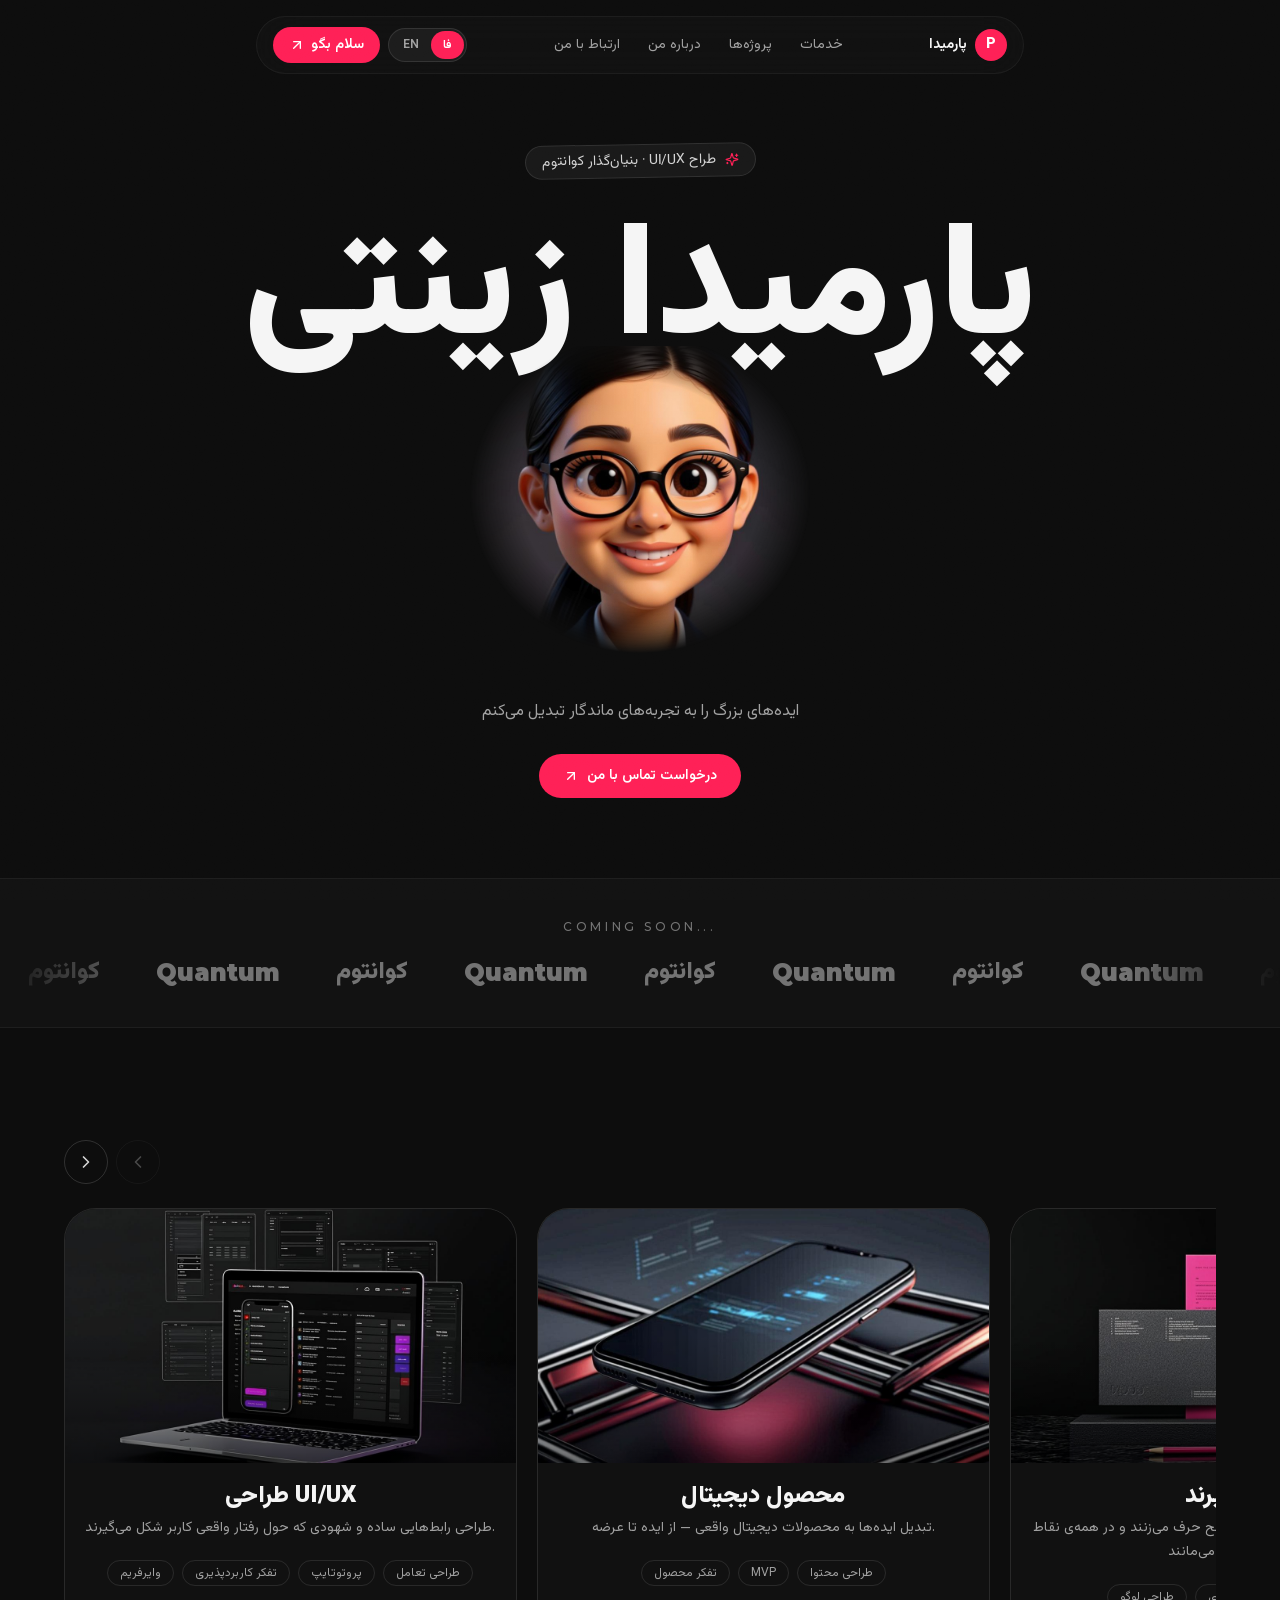
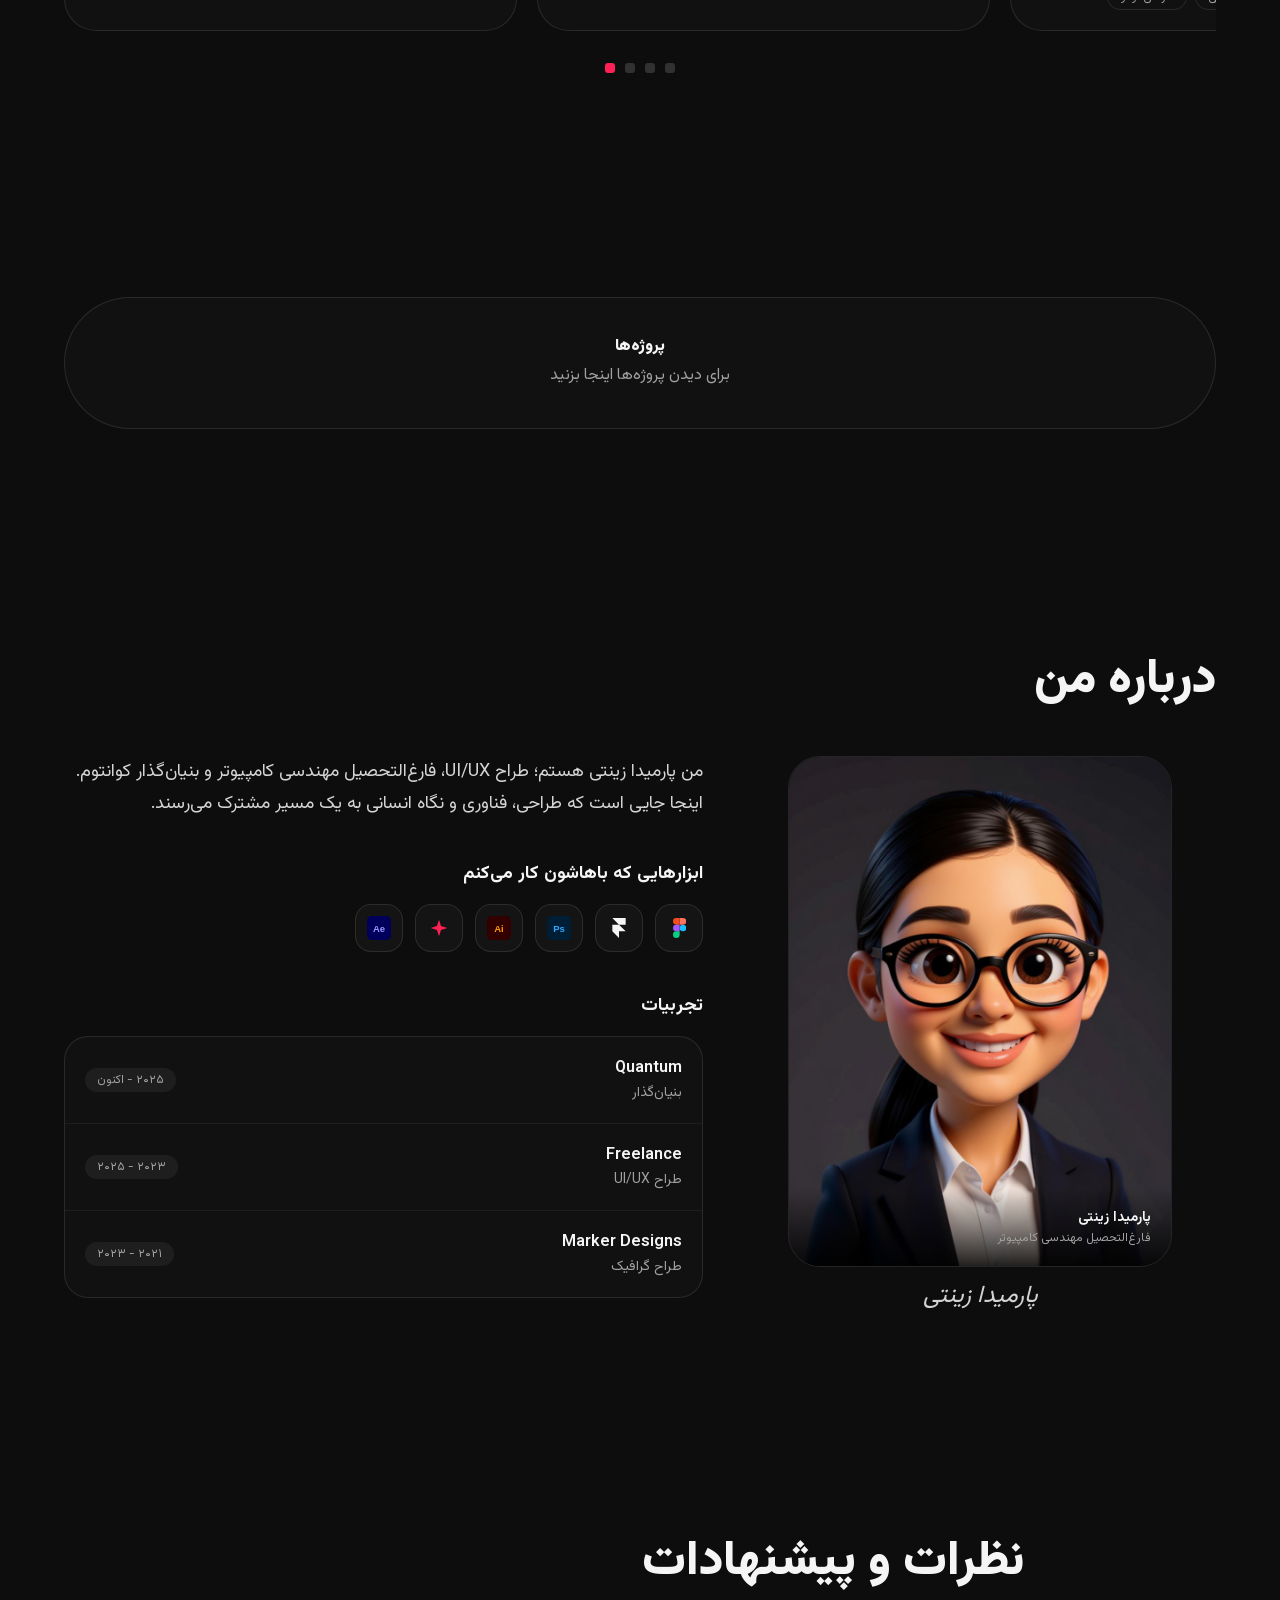
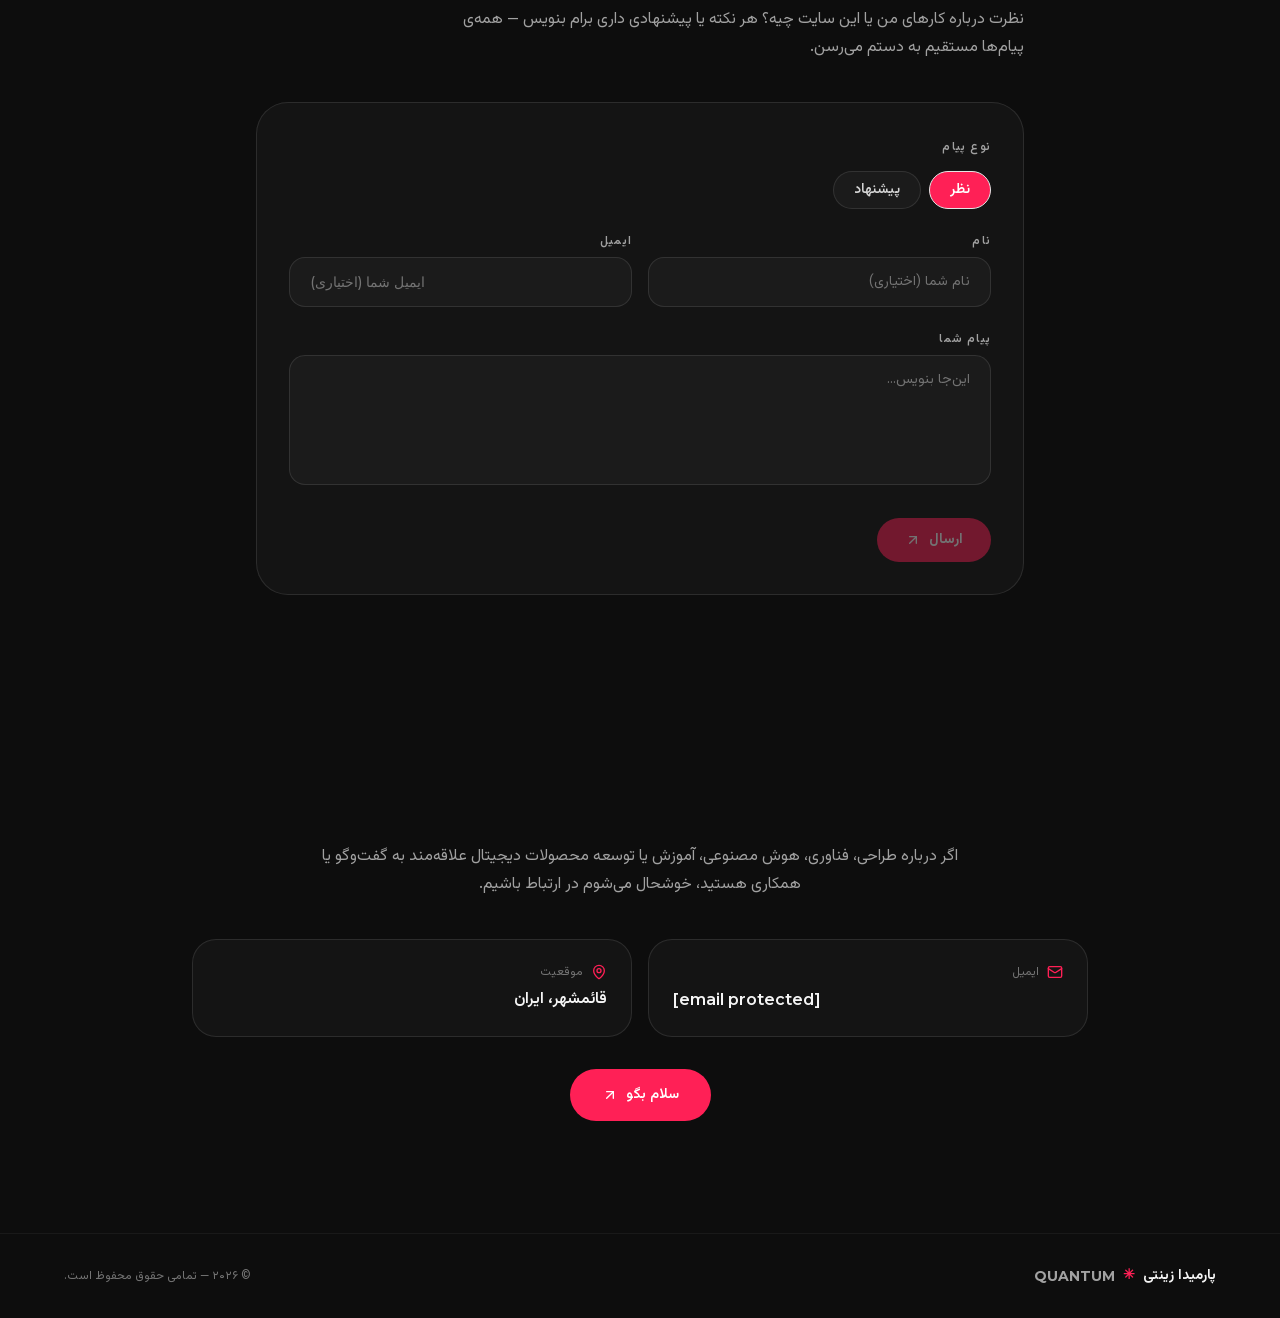
==== commit 27c852a7: "Remove contact section heading" ====
--- a/index.html
+++ b/index.html
@@ -1 +1 @@
-<!DOCTYPE html><html lang="fa" dir="rtl"><head><meta charSet="utf-8"/><meta name="viewport" content="width=device-width, initial-scale=1"/><link rel="preload" as="image" imageSrcSet="./memoji.png 32w, ./memoji.png 48w, ./memoji.png 64w, ./memoji.png 96w, ./memoji.png 128w, ./memoji.png 256w, ./memoji.png 384w, ./memoji.png 640w, ./memoji.png 750w, ./memoji.png 828w, ./memoji.png 1080w, ./memoji.png 1200w, ./memoji.png 1920w, ./memoji.png 2048w, ./memoji.png 3840w" imageSizes="(max-width: 640px) 176px, (max-width: 1024px) 240px, 320px"/><link rel="stylesheet" href="./%5Broot-of-the-server%5D__ac707dea._.css" data-precedence="next_static/chunks/[root-of-the-server]__ac707dea._.css"/><link rel="preload" as="script" fetchPriority="low" href="./%5Bturbopack%5D_browser_dev_hmr-client_hmr-client_ts_956a0d3a._.js"/><script src="./node_modules_next_dist_compiled_react-dom_1e674e59._.js" async=""></script><script src="./node_modules_next_dist_compiled_react-server-dom-turbopack_9212ccad._.js" async=""></script><script src="./node_modules_next_dist_compiled_next-devtools_index_1dd7fb59.js" async=""></script><script src="./node_modules_next_dist_compiled_a0e4c7b4._.js" async=""></script><script src="./node_modules_next_dist_client_17643121._.js" async=""></script><script src="./node_modules_next_dist_f3530cac._.js" async=""></script><script src="./node_modules_%40swc_helpers_cjs_d80fb378._.js" async=""></script><script src="./_a0ff3932._.js" async=""></script><script src="./turbopack-_23a915ee._.js" async=""></script><script src="./node_modules_next_dist_be32b49c._.js" async=""></script><script src="./node_modules_next_dist_client_components_builtin_global-error_1cf6b850.js" async=""></script><script src="./node_modules_394613a2._.js" async=""></script><script src="./src_2bc135c0._.js" async=""></script><script src="./src_app_layout_tsx_1cf6b850._.js" async=""></script><script src="./src_d0afddc6._.js" async=""></script><script src="./node_modules_d1849f85._.js" async=""></script><script src="./src_app_page_tsx_0d22056a._.js" async=""></script><meta name="next-size-adjust" content=""/><meta name="theme-color" content="#0d0d0d"/><meta name="color-scheme" content="dark"/><title>پارمیدا زینتی | طراح UI/UX و بنیان‌گذار Quantum</title><meta name="description" content="وب‌سایت رسمی پارمیدا زینتی؛ طراح UI/UX، فارغ‌التحصیل مهندسی کامپیوتر و بنیان‌گذار Quantum از قائمشهر ایران — جایی که طراحی، فناوری و نگاه انسانی به یک مسیر مشترک می‌رسند."/><meta name="application-name" content="Parmida Zinati — Portfolio"/><meta name="author" content="Parmida Zinati"/><meta name="keywords" content="پارمیدا زینتی,Parmida Zinati,طراح UI/UX,UI/UX Designer,کوانتوم,Quantum,طراحی رابط کاربری,هویت برند,قائمشهر,portfolio"/><meta name="creator" content="Parmida Zinati"/><meta name="robots" content="index, follow"/><link rel="canonical" href="https://parmidazinati.github.io"/><meta property="og:title" content="پارمیدا زینتی | طراح UI/UX و بنیان‌گذار Quantum"/><meta property="og:description" content="وب‌سایت رسمی پارمیدا زینتی؛ طراح UI/UX، فارغ‌التحصیل مهندسی کامپیوتر و بنیان‌گذار Quantum از قائمشهر ایران — جایی که طراحی، فناوری و نگاه انسانی به یک مسیر مشترک می‌رسند."/><meta property="og:url" content="https://parmidazinati.github.io"/><meta property="og:site_name" content="Parmida Zinati"/><meta property="og:locale" content="fa_IR"/><meta property="og:image" content="https://parmidazinati.github.io/og-image.png"/><meta property="og:image:width" content="1200"/><meta property="og:image:height" content="630"/><meta property="og:image:alt" content="Parmida Zinati — UI/UX Designer"/><meta property="og:locale:alternate" content="en_US"/><meta property="og:type" content="website"/><meta name="twitter:card" content="summary_large_image"/><meta name="twitter:title" content="پارمیدا زینتی | طراح UI/UX و بنیان‌گذار Quantum"/><meta name="twitter:description" content="وب‌سایت رسمی پارمیدا زینتی؛ طراح UI/UX، فارغ‌التحصیل مهندسی کامپیوتر و بنیان‌گذار Quantum از قائمشهر ایران — جایی که طراحی، فناوری و نگاه انسانی به یک مسیر مشترک می‌رسند."/><meta name="twitter:image" content="https://parmidazinati.github.io/og-image.png"/><link rel="icon" href="./icon.svg"/><script src="./node_modules_next_dist_build_polyfills_polyfill-nomodule.js" noModule=""></script></head><body class="inter_fe8b9d92-module__LINzvG__variable montserrat_1c7cfbac-module__KHLIpa__variable vazirmatn_e8bde4d7-module__UQPStW__variable antialiased bg-[#0d0d0d] text-neutral-100"><div hidden=""><!--$--><!--/$--></div><div class="flex min-h-screen flex-col overflow-x-clip bg-[#0d0d0d]"><header class="fixed inset-x-0 top-4 z-50 flex flex-col items-center px-3"><div class="w-full max-w-3xl rounded-full border px-4 py-2.5 backdrop-blur-xl transition-all duration-300 border-white/5 bg-[#141414]/60"><nav class="flex items-center justify-between gap-2"><a href="#top" class="flex items-center gap-2 whitespace-nowrap"><span class="font-display flex h-8 w-8 items-center justify-center rounded-full bg-brand text-sm font-black text-white">P</span><span class="hidden text-sm font-bold sm:block">پارمیدا</span></a><ul class="hidden items-center gap-1 md:flex"><li><a href="#services" class="rounded-full px-3 py-2 text-sm text-neutral-400 transition-colors hover:bg-white/5 hover:text-white">خدمات</a></li><li><a href="#project" class="rounded-full px-3 py-2 text-sm text-neutral-400 transition-colors hover:bg-white/5 hover:text-white">پروژه‌ها</a></li><li><a href="#about" class="rounded-full px-3 py-2 text-sm text-neutral-400 transition-colors hover:bg-white/5 hover:text-white">درباره من</a></li><li><a href="#contact" class="rounded-full px-3 py-2 text-sm text-neutral-400 transition-colors hover:bg-white/5 hover:text-white">ارتباط با من</a></li></ul><div class="flex items-center gap-2"><div role="group" aria-label="Language / زبان" class="flex items-center rounded-full border border-white/10 bg-white/5 p-0.5 text-xs font-semibold"><button type="button" aria-pressed="true" class="rounded-full px-3 py-1.5 transition-colors bg-brand text-white">فا</button><button type="button" aria-pressed="false" class="rounded-full px-3 py-1.5 transition-colors text-neutral-400 hover:text-white">EN</button></div><a href="#contact" class="hidden items-center gap-1.5 rounded-full bg-brand px-4 py-2 text-sm font-semibold text-white transition-transform hover:scale-[1.04] active:scale-95 sm:flex">سلام بگو<svg xmlns="http://www.w3.org/2000/svg" width="24" height="24" viewBox="0 0 24 24" fill="none" stroke="currentColor" stroke-width="2" stroke-linecap="round" stroke-linejoin="round" class="lucide lucide-arrow-up-right h-4 w-4" aria-hidden="true"><path d="M7 7h10v10"></path><path d="M7 17 17 7"></path></svg></a><button type="button" aria-expanded="false" aria-label="Menu" class="flex h-9 w-9 items-center justify-center rounded-full border border-white/10 text-neutral-300 md:hidden"><svg xmlns="http://www.w3.org/2000/svg" width="24" height="24" viewBox="0 0 24 24" fill="none" stroke="currentColor" stroke-width="2" stroke-linecap="round" stroke-linejoin="round" class="lucide lucide-menu h-4 w-4" aria-hidden="true"><path d="M4 12h16"></path><path d="M4 18h16"></path><path d="M4 6h16"></path></svg></button></div></nav></div><div id="mobile-menu" class="mt-2 hidden w-full max-w-3xl rounded-3xl border border-white/10 bg-[#141414]/95 p-3 backdrop-blur-xl md:hidden"><a href="#services" class="block rounded-2xl px-4 py-3 text-sm text-neutral-300 hover:bg-white/5 hover:text-white">خدمات</a><a href="#project" class="block rounded-2xl px-4 py-3 text-sm text-neutral-300 hover:bg-white/5 hover:text-white">پروژه‌ها</a><a href="#about" class="block rounded-2xl px-4 py-3 text-sm text-neutral-300 hover:bg-white/5 hover:text-white">درباره من</a><a href="#contact" class="block rounded-2xl px-4 py-3 text-sm text-neutral-300 hover:bg-white/5 hover:text-white">ارتباط با من</a></div></header><main class="flex-1"><section id="top" class="relative overflow-x-clip px-4 pb-14 pt-32 sm:pt-36 md:pb-20"><div class="mx-auto max-w-6xl text-center"><div style="transition-delay:0ms" class="reveal "><span class="inline-flex max-w-full -rotate-1 items-center gap-2 rounded-full border border-white/10 bg-white/5 px-4 py-1.5 text-center text-xs text-neutral-300 sm:text-sm"><svg xmlns="http://www.w3.org/2000/svg" width="24" height="24" viewBox="0 0 24 24" fill="none" stroke="currentColor" stroke-width="2" stroke-linecap="round" stroke-linejoin="round" class="lucide lucide-sparkles h-3.5 w-3.5 shrink-0 text-brand" aria-hidden="true"><path d="M9.937 15.5A2 2 0 0 0 8.5 14.063l-6.135-1.582a.5.5 0 0 1 0-.962L8.5 9.936A2 2 0 0 0 9.937 8.5l1.582-6.135a.5.5 0 0 1 .963 0L14.063 8.5A2 2 0 0 0 15.5 9.937l6.135 1.581a.5.5 0 0 1 0 .964L15.5 14.063a2 2 0 0 0-1.437 1.437l-1.582 6.135a.5.5 0 0 1-.963 0z"></path><path d="M20 3v4"></path><path d="M22 5h-4"></path><path d="M4 17v2"></path><path d="M5 18H3"></path></svg><span class="min-w-0 text-balance">طراح UI/UX · بنیان‌گذار کوانتوم</span></span></div><div style="transition-delay:100ms" class="reveal "><h1 class="font-display mt-6 text-[clamp(3rem,12.5vw,10rem)] font-black leading-[0.95] tracking-tight"><span class="block">پارمیدا زینتی</span></h1></div><div style="transition-delay:200ms" class="reveal "><div class="relative mx-auto -mt-4 h-44 w-44 sm:-mt-6 sm:h-60 sm:w-60 lg:h-80 lg:w-80"><div aria-hidden="true" class="bg-brand/25 absolute -inset-8 rounded-full blur-3xl"></div><img alt="پارمیدا زینتی" width="576" height="768" decoding="async" data-nimg="1" class="animate-floaty h-full w-full scale-110 object-cover object-center [mask-image:radial-gradient(ellipse_62%_58%_at_50%_42%,black_55%,transparent_78%)]" style="color:transparent" sizes="(max-width: 640px) 176px, (max-width: 1024px) 240px, 320px" srcSet="./memoji.png 32w, ./memoji.png 48w, ./memoji.png 64w, ./memoji.png 96w, ./memoji.png 128w, ./memoji.png 256w, ./memoji.png 384w, ./memoji.png 640w, ./memoji.png 750w, ./memoji.png 828w, ./memoji.png 1080w, ./memoji.png 1200w, ./memoji.png 1920w, ./memoji.png 2048w, ./memoji.png 3840w" src="./memoji.png"/></div></div><div style="transition-delay:250ms" class="reveal "><p class="mx-auto mt-2 max-w-xl text-sm leading-7 text-neutral-400 sm:text-base sm:mt-4">ایده‌های بزرگ را به تجربه‌های ماندگار تبدیل می‌کنم</p></div><div style="transition-delay:300ms" class="reveal "><div class="mt-7 flex flex-wrap items-center justify-center gap-3"><a href="#contact" class="flex items-center gap-2 rounded-full bg-brand px-6 py-3 text-sm font-semibold text-white transition-transform hover:scale-[1.04] active:scale-95">درخواست تماس با من<svg xmlns="http://www.w3.org/2000/svg" width="24" height="24" viewBox="0 0 24 24" fill="none" stroke="currentColor" stroke-width="2" stroke-linecap="round" stroke-linejoin="round" class="lucide lucide-arrow-up-right h-4 w-4" aria-hidden="true"><path d="M7 7h10v10"></path><path d="M7 17 17 7"></path></svg></a></div></div></div></section><section class="border-y border-white/5 bg-white/[0.02] py-10"><p dir="ltr" class="font-latin mb-6 text-center text-xs uppercase tracking-[0.3em] text-neutral-500">coming soon...</p><div dir="ltr" class="marquee-mask relative overflow-hidden"><div class="animate-marquee flex w-max items-center gap-14 px-7"><span class="font-display whitespace-nowrap text-xl text-neutral-500 transition-colors hover:text-white sm:text-2xl font-fa font-black">کوانتوم</span><span class="font-display whitespace-nowrap text-xl text-neutral-500 transition-colors hover:text-white sm:text-2xl font-latin font-black tracking-tight">Quantum</span><span class="font-display whitespace-nowrap text-xl text-neutral-500 transition-colors hover:text-white sm:text-2xl font-fa font-black">کوانتوم</span><span class="font-display whitespace-nowrap text-xl text-neutral-500 transition-colors hover:text-white sm:text-2xl font-latin font-black tracking-tight">Quantum</span><span class="font-display whitespace-nowrap text-xl text-neutral-500 transition-colors hover:text-white sm:text-2xl font-fa font-black">کوانتوم</span><span class="font-display whitespace-nowrap text-xl text-neutral-500 transition-colors hover:text-white sm:text-2xl font-latin font-black tracking-tight">Quantum</span><span class="font-display whitespace-nowrap text-xl text-neutral-500 transition-colors hover:text-white sm:text-2xl font-fa font-black">کوانتوم</span><span class="font-display whitespace-nowrap text-xl text-neutral-500 transition-colors hover:text-white sm:text-2xl font-latin font-black tracking-tight">Quantum</span><span class="font-display whitespace-nowrap text-xl text-neutral-500 transition-colors hover:text-white sm:text-2xl font-fa font-black">کوانتوم</span><span class="font-display whitespace-nowrap text-xl text-neutral-500 transition-colors hover:text-white sm:text-2xl font-latin font-black tracking-tight">Quantum</span><span class="font-display whitespace-nowrap text-xl text-neutral-500 transition-colors hover:text-white sm:text-2xl font-fa font-black">کوانتوم</span><span class="font-display whitespace-nowrap text-xl text-neutral-500 transition-colors hover:text-white sm:text-2xl font-latin font-black tracking-tight">Quantum</span></div></div></section><section id="services" class="scroll-mt-24 px-4 py-20 md:py-28"><div class="mx-auto max-w-6xl"><div><div style="transition-delay:0ms" class="reveal "><div class="mb-6 flex items-center justify-end gap-2"><button type="button" disabled="" aria-label="Previous slide" class="flex h-11 w-11 items-center justify-center rounded-full border border-white/15 text-neutral-300 transition-colors hover:border-brand hover:text-white disabled:cursor-not-allowed disabled:opacity-30 disabled:hover:border-white/15 disabled:hover:text-neutral-300"><svg xmlns="http://www.w3.org/2000/svg" width="24" height="24" viewBox="0 0 24 24" fill="none" stroke="currentColor" stroke-width="2" stroke-linecap="round" stroke-linejoin="round" class="lucide lucide-chevron-left h-5 w-5" aria-hidden="true"><path d="m15 18-6-6 6-6"></path></svg></button><button type="button" aria-label="Next slide" class="flex h-11 w-11 items-center justify-center rounded-full border border-white/15 text-neutral-300 transition-colors hover:border-brand hover:text-white disabled:cursor-not-allowed disabled:opacity-30 disabled:hover:border-white/15 disabled:hover:text-neutral-300"><svg xmlns="http://www.w3.org/2000/svg" width="24" height="24" viewBox="0 0 24 24" fill="none" stroke="currentColor" stroke-width="2" stroke-linecap="round" stroke-linejoin="round" class="lucide lucide-chevron-right h-5 w-5" aria-hidden="true"><path d="m9 18 6-6-6-6"></path></svg></button></div></div><div style="transition-delay:100ms" class="reveal "><div dir="ltr" class="flex snap-x snap-mandatory gap-5 overflow-x-auto [scrollbar-width:none] [&amp;::-webkit-scrollbar]:hidden"><div class="w-[72%] shrink-0 snap-start sm:w-[calc(50%-10px)] lg:w-[calc(40%-8px)]"><article class="group relative h-full overflow-hidden rounded-[2rem] border border-white/10 bg-white/[0.02]"><div class="relative aspect-[16/9] overflow-hidden"><img alt="طراحی UI/UX" loading="lazy" decoding="async" data-nimg="fill" class="object-cover transition-transform duration-700 group-hover:scale-105" style="position:absolute;height:100%;width:100%;left:0;top:0;right:0;bottom:0;color:transparent" sizes="(max-width: 640px) 72vw, 40vw" srcSet="./service-uiux.png 256w, ./service-uiux.png 384w, ./service-uiux.png 640w, ./service-uiux.png 750w, ./service-uiux.png 828w, ./service-uiux.png 1080w, ./service-uiux.png 1200w, ./service-uiux.png 1920w, ./service-uiux.png 2048w, ./service-uiux.png 3840w" src="./service-uiux.png"/><div class="absolute inset-0 bg-gradient-to-t from-black/70 via-transparent to-transparent opacity-80"></div></div><div class="p-4 text-center sm:p-5"><h3 class="font-display text-xl font-black sm:text-2xl">طراحی UI/UX</h3><p class="mt-1.5 text-sm leading-6 text-neutral-400">طراحی رابط‌هایی ساده و شهودی که حول رفتار واقعی کاربر شکل می‌گیرند.</p></div><ul class="flex flex-wrap justify-center gap-2 px-4 pb-4 sm:px-5 sm:pb-5"><li class="rounded-full border border-white/10 px-3 py-1 text-xs text-neutral-400">وایرفریم</li><li class="rounded-full border border-white/10 px-3 py-1 text-xs text-neutral-400">تفکر کاربردپذیری</li><li class="rounded-full border border-white/10 px-3 py-1 text-xs text-neutral-400">پروتوتایپ</li><li class="rounded-full border border-white/10 px-3 py-1 text-xs text-neutral-400">طراحی تعامل</li></ul></article></div><div class="w-[72%] shrink-0 snap-start sm:w-[calc(50%-10px)] lg:w-[calc(40%-8px)]"><article class="group relative h-full overflow-hidden rounded-[2rem] border border-white/10 bg-white/[0.02]"><div class="relative aspect-[16/9] overflow-hidden"><img alt="محصول دیجیتال" loading="lazy" decoding="async" data-nimg="fill" class="object-cover transition-transform duration-700 group-hover:scale-105" style="position:absolute;height:100%;width:100%;left:0;top:0;right:0;bottom:0;color:transparent" sizes="(max-width: 640px) 72vw, 40vw" srcSet="./service-product.png 256w, ./service-product.png 384w, ./service-product.png 640w, ./service-product.png 750w, ./service-product.png 828w, ./service-product.png 1080w, ./service-product.png 1200w, ./service-product.png 1920w, ./service-product.png 2048w, ./service-product.png 3840w" src="./service-product.png"/><div class="absolute inset-0 bg-gradient-to-t from-black/70 via-transparent to-transparent opacity-80"></div></div><div class="p-4 text-center sm:p-5"><h3 class="font-display text-xl font-black sm:text-2xl">محصول دیجیتال</h3><p class="mt-1.5 text-sm leading-6 text-neutral-400">تبدیل ایده‌ها به محصولات دیجیتال واقعی — از ایده تا عرضه.</p></div><ul class="flex flex-wrap justify-center gap-2 px-4 pb-4 sm:px-5 sm:pb-5"><li class="rounded-full border border-white/10 px-3 py-1 text-xs text-neutral-400">تفکر محصول</li><li class="rounded-full border border-white/10 px-3 py-1 text-xs text-neutral-400">MVP</li><li class="rounded-full border border-white/10 px-3 py-1 text-xs text-neutral-400">طراحی محتوا</li></ul></article></div><div class="w-[72%] shrink-0 snap-start sm:w-[calc(50%-10px)] lg:w-[calc(40%-8px)]"><article class="group relative h-full overflow-hidden rounded-[2rem] border border-white/10 bg-white/[0.02]"><div class="relative aspect-[16/9] overflow-hidden"><img alt="هویت برند" loading="lazy" decoding="async" data-nimg="fill" class="object-cover transition-transform duration-700 group-hover:scale-105" style="position:absolute;height:100%;width:100%;left:0;top:0;right:0;bottom:0;color:transparent" sizes="(max-width: 640px) 72vw, 40vw" srcSet="./service-brand.png 256w, ./service-brand.png 384w, ./service-brand.png 640w, ./service-brand.png 750w, ./service-brand.png 828w, ./service-brand.png 1080w, ./service-brand.png 1200w, ./service-brand.png 1920w, ./service-brand.png 2048w, ./service-brand.png 3840w" src="./service-brand.png"/><div class="absolute inset-0 bg-gradient-to-t from-black/70 via-transparent to-transparent opacity-80"></div></div><div class="p-4 text-center sm:p-5"><h3 class="font-display text-xl font-black sm:text-2xl">هویت برند</h3><p class="mt-1.5 text-sm leading-6 text-neutral-400">خلق سیستم‌های بصری قدرتمند که واضح حرف می‌زنند و در همه‌ی نقاط تماس یکدست می‌مانند.</p></div><ul class="flex flex-wrap justify-center gap-2 px-4 pb-4 sm:px-5 sm:pb-5"><li class="rounded-full border border-white/10 px-3 py-1 text-xs text-neutral-400">طراحی لوگو</li><li class="rounded-full border border-white/10 px-3 py-1 text-xs text-neutral-400">سیستم بصری</li><li class="rounded-full border border-white/10 px-3 py-1 text-xs text-neutral-400">گایدلاین</li></ul></article></div><div class="w-[72%] shrink-0 snap-start sm:w-[calc(50%-10px)] lg:w-[calc(40%-8px)]"><article class="group relative h-full overflow-hidden rounded-[2rem] border border-white/10 bg-white/[0.02]"><div class="relative aspect-[16/9] overflow-hidden"><img alt="طراحی دیجیتال" loading="lazy" decoding="async" data-nimg="fill" class="object-cover transition-transform duration-700 group-hover:scale-105" style="position:absolute;height:100%;width:100%;left:0;top:0;right:0;bottom:0;color:transparent" sizes="(max-width: 640px) 72vw, 40vw" srcSet="./service-digital-v2.png 256w, ./service-digital-v2.png 384w, ./service-digital-v2.png 640w, ./service-digital-v2.png 750w, ./service-digital-v2.png 828w, ./service-digital-v2.png 1080w, ./service-digital-v2.png 1200w, ./service-digital-v2.png 1920w, ./service-digital-v2.png 2048w, ./service-digital-v2.png 3840w" src="./service-digital-v2.png"/><div class="absolute inset-0 bg-gradient-to-t from-black/70 via-transparent to-transparent opacity-80"></div></div><div class="p-4 text-center sm:p-5"><h3 class="font-display text-xl font-black sm:text-2xl">طراحی دیجیتال</h3><p class="mt-1.5 text-sm leading-6 text-neutral-400">خلق ویژوال‌هایی که توجه را جلب می‌کنند و در پلتفرم‌های دیجیتال واضح پیام می‌رسانند.</p></div><ul class="flex flex-wrap justify-center gap-2 px-4 pb-4 sm:px-5 sm:pb-5"><li class="rounded-full border border-white/10 px-3 py-1 text-xs text-neutral-400">پست شبکه‌های اجتماعی</li><li class="rounded-full border border-white/10 px-3 py-1 text-xs text-neutral-400">کریتیو تبلیغات</li><li class="rounded-full border border-white/10 px-3 py-1 text-xs text-neutral-400">ویژوال کمپین</li></ul></article></div></div><div dir="ltr" class="mt-8 flex items-center justify-center gap-2.5"><button type="button" aria-label="Slide 1" aria-current="true" class="h-2.5 w-2.5 rounded-[3px] transition-colors bg-brand"></button><button type="button" aria-label="Slide 2" aria-current="false" class="h-2.5 w-2.5 rounded-[3px] transition-colors bg-white/15 hover:bg-white/35"></button><button type="button" aria-label="Slide 3" aria-current="false" class="h-2.5 w-2.5 rounded-[3px] transition-colors bg-white/15 hover:bg-white/35"></button><button type="button" aria-label="Slide 4" aria-current="false" class="h-2.5 w-2.5 rounded-[3px] transition-colors bg-white/15 hover:bg-white/35"></button></div></div></div></div></section><section id="project" class="scroll-mt-24 px-4 py-20 md:py-28"><div class="mx-auto max-w-6xl"><a href="./project.html" class="block rounded-full border border-white/10 bg-white/[0.02] px-6 py-10 text-center transition-colors hover:bg-white/5"><span class="font-display block text-3xl font-black sm:text-4xl">پروژه‌ها</span><span class="mt-2 block text-sm leading-6 text-neutral-400 sm:text-base">برای دیدن پروژه‌ها اینجا بزنید</span></a></div></section><section id="about" class="scroll-mt-24 px-4 py-20 md:py-28"><div class="mx-auto max-w-6xl"><div style="transition-delay:0ms" class="reveal "><h2 class="font-display text-4xl font-black sm:text-5xl">درباره من</h2></div><div class="mt-12 grid items-start gap-10 lg:grid-cols-[0.85fr_1.15fr]"><div style="transition-delay:0ms" class="reveal relative mx-auto w-full max-w-sm lg:sticky lg:top-28"><div aria-hidden="true" class="bg-brand/20 absolute -inset-5 rounded-[3rem] blur-3xl"></div><div class="relative overflow-hidden rounded-[2rem] border border-white/10"><img alt="پارمیدا زینتی" loading="lazy" width="576" height="768" decoding="async" data-nimg="1" class="h-auto w-full object-cover" style="color:transparent" srcSet="./memoji.png 1x, ./memoji.png 2x" src="./memoji.png"/><div class="absolute inset-x-0 bottom-0 bg-gradient-to-t from-black/85 to-transparent p-5"><p class="text-sm font-bold">پارمیدا زینتی</p><p class="mt-0.5 text-xs text-neutral-400">فارغ‌التحصیل مهندسی کامپیوتر</p></div></div><p class="font-display mt-4 text-center text-2xl italic text-neutral-300">پارمیدا زینتی</p></div><div><div style="transition-delay:100ms" class="reveal "><p class="text-base leading-8 text-neutral-300 sm:text-lg">من پارمیدا زینتی هستم؛ طراح UI/UX، فارغ‌التحصیل مهندسی کامپیوتر و بنیان‌گذار کوانتوم. اینجا جایی است که طراحی، فناوری و نگاه انسانی به یک مسیر مشترک می‌رسند.</p></div><div style="transition-delay:150ms" class="reveal "><h3 class="mt-10 text-lg font-bold">ابزارهایی که باهاشون کار می‌کنم</h3><ul class="mt-4 flex flex-wrap gap-3"><li aria-label="Figma" class="tool-tile relative flex h-12 w-12 items-center justify-center rounded-2xl border border-white/10 bg-white/[0.03] transition-colors hover:border-brand"><svg viewBox="0 0 38 57" class="h-5 w-auto" aria-hidden="true"><path fill="#1ABCFE" d="M19 28.5a9.5 9.5 0 1 1 19 0 9.5 9.5 0 0 1-19 0z"></path><path fill="#0ACF83" d="M0 47.5A9.5 9.5 0 0 1 9.5 38H19v9.5a9.5 9.5 0 1 1-19 0z"></path><path fill="#FF7262" d="M19 0v19h9.5a9.5 9.5 0 1 0 0-19H19z"></path><path fill="#F24E1E" d="M0 9.5A9.5 9.5 0 0 0 9.5 19H19V0H9.5A9.5 9.5 0 0 0 0 9.5z"></path><path fill="#A259FF" d="M0 28.5A9.5 9.5 0 0 1 9.5 19H19v19H9.5A9.5 9.5 0 0 1 0 28.5z"></path></svg><span role="tooltip" class="font-latin tool-tip pointer-events-none absolute -top-3 left-1/2 z-10 whitespace-nowrap rounded-lg border border-white/10 bg-[#1c1c1c] px-2.5 py-1 text-xs font-semibold text-white shadow-xl">Figma</span></li><li aria-label="Framer" class="tool-tile relative flex h-12 w-12 items-center justify-center rounded-2xl border border-white/10 bg-white/[0.03] transition-colors hover:border-brand"><svg viewBox="0 0 24 24" class="h-5 w-5" fill="currentColor" aria-hidden="true"><path d="M4 0h16v8h-8zm0 8h8l8 8H4zm0 8h8v8z"></path></svg><span role="tooltip" class="font-latin tool-tip pointer-events-none absolute -top-3 left-1/2 z-10 whitespace-nowrap rounded-lg border border-white/10 bg-[#1c1c1c] px-2.5 py-1 text-xs font-semibold text-white shadow-xl">Framer</span></li><li aria-label="Photoshop" class="tool-tile relative flex h-12 w-12 items-center justify-center rounded-2xl border border-white/10 bg-white/[0.03] transition-colors hover:border-brand"><svg viewBox="0 0 24 24" class="h-6 w-6" aria-hidden="true"><rect width="24" height="24" rx="5" fill="#001E36"></rect><text x="12" y="16.4" text-anchor="middle" font-size="9.5" font-weight="bold" fill="#31A8FF" font-family="Arial, Helvetica, sans-serif">Ps</text></svg><span role="tooltip" class="font-latin tool-tip pointer-events-none absolute -top-3 left-1/2 z-10 whitespace-nowrap rounded-lg border border-white/10 bg-[#1c1c1c] px-2.5 py-1 text-xs font-semibold text-white shadow-xl">Photoshop</span></li><li aria-label="Illustrator" class="tool-tile relative flex h-12 w-12 items-center justify-center rounded-2xl border border-white/10 bg-white/[0.03] transition-colors hover:border-brand"><svg viewBox="0 0 24 24" class="h-6 w-6" aria-hidden="true"><rect width="24" height="24" rx="5" fill="#330000"></rect><text x="12" y="16.4" text-anchor="middle" font-size="9.5" font-weight="bold" fill="#FF9A00" font-family="Arial, Helvetica, sans-serif">Ai</text></svg><span role="tooltip" class="font-latin tool-tip pointer-events-none absolute -top-3 left-1/2 z-10 whitespace-nowrap rounded-lg border border-white/10 bg-[#1c1c1c] px-2.5 py-1 text-xs font-semibold text-white shadow-xl">Illustrator</span></li><li aria-label="Generative AI" class="tool-tile relative flex h-12 w-12 items-center justify-center rounded-2xl border border-white/10 bg-white/[0.03] transition-colors hover:border-brand"><svg viewBox="0 0 24 24" class="h-5 w-5" aria-hidden="true"><path d="M12 2l2.4 7.6L22 12l-7.6 2.4L12 22l-2.4-7.6L2 12l7.6-2.4z" fill="#ff2056"></path></svg><span role="tooltip" class="font-latin tool-tip pointer-events-none absolute -top-3 left-1/2 z-10 whitespace-nowrap rounded-lg border border-white/10 bg-[#1c1c1c] px-2.5 py-1 text-xs font-semibold text-white shadow-xl">Generative AI</span></li><li aria-label="After Effects" class="tool-tile relative flex h-12 w-12 items-center justify-center rounded-2xl border border-white/10 bg-white/[0.03] transition-colors hover:border-brand"><svg viewBox="0 0 24 24" class="h-6 w-6" aria-hidden="true"><rect width="24" height="24" rx="5" fill="#00005B"></rect><text x="12" y="16.4" text-anchor="middle" font-size="9.5" font-weight="bold" fill="#9999FF" font-family="Arial, Helvetica, sans-serif">Ae</text></svg><span role="tooltip" class="font-latin tool-tip pointer-events-none absolute -top-3 left-1/2 z-10 whitespace-nowrap rounded-lg border border-white/10 bg-[#1c1c1c] px-2.5 py-1 text-xs font-semibold text-white shadow-xl">After Effects</span></li></ul></div><div style="transition-delay:200ms" class="reveal "><h3 class="mt-10 text-lg font-bold">تجربیات</h3><ul class="mt-4 divide-y divide-white/5 rounded-[1.5rem] border border-white/10 bg-white/[0.02]"><li class="flex flex-wrap items-center justify-between gap-2 p-5"><div class="min-w-0"><p class="font-semibold">Quantum</p><p class="mt-0.5 text-sm text-neutral-400">بنیان‌گذار</p></div><span class="rounded-full bg-white/5 px-3 py-1 text-xs text-neutral-400">۲۰۲۵ - اکنون</span></li><li class="flex flex-wrap items-center justify-between gap-2 p-5"><div class="min-w-0"><p class="font-semibold">Freelance</p><p class="mt-0.5 text-sm text-neutral-400">طراح UI/UX</p></div><span class="rounded-full bg-white/5 px-3 py-1 text-xs text-neutral-400">۲۰۲۳ - ۲۰۲۵</span></li><li class="flex flex-wrap items-center justify-between gap-2 p-5"><div class="min-w-0"><p class="font-semibold">Marker Designs</p><p class="mt-0.5 text-sm text-neutral-400">طراح گرافیک</p></div><span class="rounded-full bg-white/5 px-3 py-1 text-xs text-neutral-400">۲۰۲۱ - ۲۰۲۳</span></li></ul></div></div></div></div></section><section id="feedback" class="scroll-mt-24 px-4 py-20 md:py-28"><div class="mx-auto max-w-3xl"><div style="transition-delay:0ms" class="reveal "><h2 class="font-display text-4xl font-black sm:text-5xl">نظرات و پیشنهادات</h2><p class="mt-4 max-w-xl text-base leading-7 text-neutral-400">نظرت درباره کارهای من یا این سایت چیه؟ هر نکته یا پیشنهادی داری برام بنویس — همه‌ی پیام‌ها مستقیم به دستم می‌رسن.</p></div><div style="transition-delay:100ms" class="reveal "><form class="mt-10 rounded-[2rem] border border-white/10 bg-white/[0.03] p-6 sm:p-8"><div><span class="text-xs font-semibold uppercase tracking-widest text-neutral-400">نوع پیام</span><div class="mt-3 flex gap-2"><button type="button" aria-pressed="true" class="rounded-full border px-5 py-2 text-sm font-semibold transition-colors border-brand bg-brand text-white">نظر</button><button type="button" aria-pressed="false" class="rounded-full border px-5 py-2 text-sm font-semibold transition-colors border-white/10 bg-white/[0.03] text-neutral-300 hover:border-brand/50 hover:text-white">پیشنهاد</button></div></div><div class="mt-6 grid gap-4 sm:grid-cols-2"><label class="block"><span class="mb-2 block text-xs font-semibold uppercase tracking-widest text-neutral-400">نام</span><input type="text" placeholder="نام شما (اختیاری)" class="w-full rounded-2xl border border-white/10 bg-white/[0.03] px-5 py-3.5 text-sm text-white placeholder:text-neutral-500 outline-none transition-colors focus:border-brand" value=""/></label><label class="block"><span class="mb-2 block text-xs font-semibold uppercase tracking-widest text-neutral-400">ایمیل</span><input type="email" dir="ltr" placeholder="ایمیل شما (اختیاری)" class="w-full rounded-2xl border border-white/10 bg-white/[0.03] px-5 py-3.5 text-sm text-white placeholder:text-neutral-500 outline-none transition-colors focus:border-brand font-latin text-left" value=""/></label></div><label class="mt-6 block"><span class="mb-2 block text-xs font-semibold uppercase tracking-widest text-neutral-400">پیام شما</span><textarea required="" rows="5" maxLength="2000" placeholder="این‌جا بنویس…" class="w-full rounded-2xl border border-white/10 bg-white/[0.03] px-5 py-3.5 text-sm text-white placeholder:text-neutral-500 outline-none transition-colors focus:border-brand resize-none"></textarea></label><div class="mt-6 flex flex-wrap items-center justify-between gap-4"><p aria-live="polite" class="text-sm font-medium sr-only">​</p><button type="submit" disabled="" class="inline-flex items-center gap-2 rounded-full bg-brand px-7 py-3 text-sm font-bold text-white transition-all hover:brightness-110 disabled:cursor-not-allowed disabled:opacity-40">ارسال<svg xmlns="http://www.w3.org/2000/svg" width="24" height="24" viewBox="0 0 24 24" fill="none" stroke="currentColor" stroke-width="2" stroke-linecap="round" stroke-linejoin="round" class="lucide lucide-arrow-up-right h-4 w-4" aria-hidden="true"><path d="M7 7h10v10"></path><path d="M7 17 17 7"></path></svg></button></div></form></div></div></section><section id="contact" class="scroll-mt-24 px-4 py-20 md:py-28"><div class="mx-auto max-w-4xl text-center"><div style="transition-delay:0ms" class="reveal "><p class="font-latin text-xs font-semibold uppercase tracking-[0.3em] text-brand">ارتباط</p><h2 class="font-display mt-3 text-4xl font-black sm:text-6xl">بیایید با هم کار کنیم</h2><p class="mx-auto mt-6 max-w-2xl text-sm leading-7 text-neutral-400 sm:text-base">اگر درباره طراحی، فناوری، هوش مصنوعی، آموزش یا توسعه محصولات دیجیتال علاقه‌مند به گفت‌وگو یا همکاری هستید، خوشحال می‌شوم در ارتباط باشیم.</p></div><div style="transition-delay:150ms" class="reveal "><div class="mt-10 grid gap-4 sm:grid-cols-2"><a href="/cdn-cgi/l/email-protection#64140516090d00054a1e0d0a05100d5c5d5756240309050d084a070b09" class="group rounded-[1.5rem] border border-white/10 bg-white/[0.03] p-6 text-start transition-colors hover:border-brand/50"><span class="flex items-center gap-2 text-xs text-neutral-500"><svg xmlns="http://www.w3.org/2000/svg" width="24" height="24" viewBox="0 0 24 24" fill="none" stroke="currentColor" stroke-width="2" stroke-linecap="round" stroke-linejoin="round" class="lucide lucide-mail h-4 w-4 text-brand" aria-hidden="true"><path d="m22 7-8.991 5.727a2 2 0 0 1-2.009 0L2 7"></path><rect x="2" y="4" width="20" height="16" rx="2"></rect></svg>ایمیل</span><span dir="ltr" class="font-latin mt-2 block break-all text-sm font-semibold sm:text-base"><span class="__cf_email__" data-cfemail="364657445b5f5257184c5f5857425f0e0f050476515b575f5a1855595b">[email&#160;protected]</span></span></a><div class="rounded-[1.5rem] border border-white/10 bg-white/[0.03] p-6 text-start"><span class="flex items-center gap-2 text-xs text-neutral-500"><svg xmlns="http://www.w3.org/2000/svg" width="24" height="24" viewBox="0 0 24 24" fill="none" stroke="currentColor" stroke-width="2" stroke-linecap="round" stroke-linejoin="round" class="lucide lucide-map-pin h-4 w-4 text-brand" aria-hidden="true"><path d="M20 10c0 4.993-5.539 10.193-7.399 11.799a1 1 0 0 1-1.202 0C9.539 20.193 4 14.993 4 10a8 8 0 0 1 16 0"></path><circle cx="12" cy="10" r="3"></circle></svg>موقعیت</span><span class="mt-2 block text-sm font-semibold sm:text-base">قائمشهر، ایران</span></div></div><a href="/cdn-cgi/l/email-protection#0e7e6f7c63676a6f207467606f7a6736373d3c4e69636f6762206d6163" class="mt-8 inline-flex items-center gap-2 rounded-full bg-brand px-8 py-4 text-sm font-semibold text-white transition-transform hover:scale-[1.04] active:scale-95">سلام بگو<svg xmlns="http://www.w3.org/2000/svg" width="24" height="24" viewBox="0 0 24 24" fill="none" stroke="currentColor" stroke-width="2" stroke-linecap="round" stroke-linejoin="round" class="lucide lucide-arrow-up-right h-4 w-4" aria-hidden="true"><path d="M7 7h10v10"></path><path d="M7 17 17 7"></path></svg></a></div></div></section></main><footer class="mt-auto border-t border-white/5 px-4 py-8"><div class="mx-auto flex max-w-6xl flex-col items-center justify-between gap-3 text-center sm:flex-row sm:text-start"><p class="flex items-center gap-2 text-sm font-bold">پارمیدا زینتی<span class="text-brand">✳</span><span class="font-latin text-neutral-400">QUANTUM</span></p><p class="text-xs text-neutral-500">© <!-- -->۲۰۲۶<!-- --> —<!-- --> <!-- -->تمامی حقوق محفوظ است.</p></div></footer></div><!--$--><!--/$--><div aria-hidden="true" class="grain-overlay"></div><div role="region" aria-label="Notifications (F8)" tabindex="-1" style="pointer-events:none"><ol tabindex="-1" class="fixed top-0 z-[100] flex max-h-screen w-full flex-col-reverse p-4 sm:bottom-0 sm:right-0 sm:top-auto sm:flex-col md:max-w-[420px]"></ol></div><script data-cfasync="false" src="/cdn-cgi/scripts/5c5dd728/cloudflare-static/email-decode.min.js"></script><script type="application/ld+json">{"@context":"https://schema.org","@type":"Person","name":"Parmida Zinati","alternateName":"پارمیدا زینتی","jobTitle":"UI/UX Designer","email":"parmida.zinati8932@gmail.com","url":"https://parmidazinati.github.io","address":{"@type":"PostalAddress","addressLocality":"Qaemshahr","addressCountry":"IR"},"worksFor":{"@type":"Organization","name":"Quantum"},"knowsAbout":["UI/UX Design","Brand Identity","Digital Product Design"]}</script><script id="_R_">self.__next_r="YJ7JFGHGCvmTtygGHNQJU"</script><script>(self.__next_f=self.__next_f||[]).push([0])</script><script>self.__next_f.push([1,"9:I[\"[project]/node_modules/next/dist/next-devtools/userspace/app/segment-explorer-node.js [app-client] (ecmascript)\",[\"./node_modules_next_dist_be32b49c._.js\",\"./node_modules_next_dist_client_components_builtin_global-error_1cf6b850.js\"],\"SegmentViewNode\"]\nb:\"$Sreact.fragment\"\n1d:I[\"[project]/node_modules/next/dist/client/components/layout-router.js [app-client] (ecmascript)\",[\"./node_modules_next_dist_be32b49c._.js\",\"./node_modules_next_dist_client_components_builtin_global-error_1cf6b850.js\"],\"default\"]\n1f:I[\"[project]/node_modules/next/dist/client/components/render-from-template-context.js [app-client] (ecmascript)\",[\"./node_modules_next_dist_be32b49c._.js\",\"./node_modules_next_dist_client_components_builtin_global-error_1cf6b850.js\"],\"default\"]\n2f:I[\"[project]/src/components/ui/toaster.tsx [app-client] (ecmascript)\",[\"./node_modules_394613a2._.js\",\"./src_2bc135c0._.js\",\"./src_app_layout_tsx_1cf6b850._.js\"],\"Toaster\"]\n34:I[\"[project]/node_modules/next/dist/client/components/client-page.js [app-client] (ecmascript)\",[\"./node_modules_next_dist_be32b49c._.js\",\"./node_modules_next_dist_client_components_builtin_global-error_1cf6b850.js\"],\"ClientPageRoot\"]\n35:I[\"[project]/src/app/page.tsx [app-client] (ecmascript)\",[\"./node_modules_394613a2._.js\",\"./src_2bc135c0._.js\",\"./src_app_layout_tsx_1cf6b850._.js\",\"./src_d0afddc6._.js\",\"./node_modules_d1849f85._.js\",\"./src_app_page_tsx_0d22056a._.js\"],\"default\"]\n3c:I[\"[project]/node_modules/next/dist/lib/framework/boundary-components.js [app-client] (ecmascript)\",[\"./node_modules_next_dist_be32b49c._.js\",\"./node_modules_next_dist_client_components_builtin_global-error_1cf6b850.js\"],\"OutletBoundary\"]\n3e:\"$Sreact.suspense\"\n47:I[\"[project]/node_modules/next/dist/lib/framework/boundary-components.js [app-client] (ecmascript)\",[\"./node_modules_next_dist_be32b49c._.js\",\"./node_modules_next_dist_client_components_builtin_global-error_1cf6b850.js\"],\"ViewportBoundary\"]\n4e:I[\"[project]/node_modules/next/dist/lib/framework/boundary-components.js [app-client] (ecmascript)\",[\"./node_modules_next_dist_be32b49c._.js\",\"./node_modules_next_dist_client_components_builtin_global-error_1cf6b850.js\"],\"MetadataBoundary\"]\n54:I[\"[project]/node_modules/next/dist/client/components/builtin/global-error.js [app-client] (ecmascript)\",[\"./node_modules_next_dist_be32b49c._.js\",\"./node_modules_next_dist_client_components_builtin_global-error_1cf6b850.js\"],\"default\"]\n73:I[\"[project]/node_modules/next/dist/lib/metadata/generate/icon-mark.js [app-client] (ecmascript)\",[\"./node_modules_next_dist_be32b49c._.js\",\"./node_modules_next_dist_client_components_builtin_global-error_1cf6b850.js\"],\"IconMark\"]\n:HL[\"./%5Broot-of-the-server%5D__ac707dea._.css\",\"style\"]\n:HL[\"./83afe278b6a6bb3c-s.p.3a6ba036.woff2\",\"font\",{\"crossOrigin\":\"\",\"type\":\"font/woff2\"}]\n:HL[\"./e8f2fbee2754df70-s.p.9b7a96b4.woff2\",\"font\",{\"crossOrigin\":\"\",\"type\":\"font/woff2\"}]\n:HL[\"./ec8f59eafded4799-s.p.bd0c2d26.woff2\",\"font\",{\"crossOrigin\":\"\",\"type\":\"font/woff2\"}]\n:HL[\"./f1d25eabcf1db66d-s.p.c041a43b.woff2\",\"font\",{\"crossOrigin\":\"\",\"type\":\"font/woff2\"}]\n:N1792658751597.412\n3:\"$EObject.defineProperty(()=\u003e{ctx.componentMod.preloadStyle(fullHref,ctx.renderOpts.crossOrigin,ctx.nonce)},\\\"name\\\",{value:\\\"\\\"})\"\n4:\"$EObject.defineProperty(()=\u003e{ctx.componentMod.preloadFont(href,type,ctx.renderOpts.crossOrigin,ctx.nonce)},\\\"name\\\",{value:\\\"\\\"})\"\n5:\"$EObject.defineProperty(()=\u003e{ctx.componentMod.preloadFont(href,type,ctx.renderOpts.crossOrigin,ctx.nonce)},\\\"name\\\",{value:\\\"\\\"}"])</script><script>self.__next_f.push([1,")\"\n6:\"$EObject.defineProperty(()=\u003e{ctx.componentMod.preloadFont(href,type,ctx.renderOpts.crossOrigin,ctx.nonce)},\\\"name\\\",{value:\\\"\\\"})\"\n7:\"$EObject.defineProperty(()=\u003e{ctx.componentMod.preloadFont(href,type,ctx.renderOpts.crossOrigin,ctx.nonce)},\\\"name\\\",{value:\\\"\\\"})\"\n2:{\"name\":\"Preloads\",\"key\":null,\"env\":\"Server\",\"stack\":[],\"props\":{\"preloadCallbacks\":[\"$3\",\"$4\",\"$5\",\"$6\",\"$7\"]}}\n8:[]\na:[]\nc:[[\"Array.map\",\"\",0,0,0,0,false]]\nd:[[\"Array.map\",\"\",0,0,0,0,false]]\ne:[[\"Array.map\",\"\",0,0,0,0,false]]\nf:[[\"Array.map\",\"\",0,0,0,0,false]]\n12:I[\"[project]/node_modules/next/dist/client/components/layout-router.js [app-client] (ecmascript)\",[\"./node_modules_next_dist_be32b49c._.js\",\"./node_modules_next_dist_client_components_builtin_global-error_1cf6b850.js\"],\"default\"]\n15:I[\"[project]/node_modules/next/dist/client/components/render-from-template-context.js [app-client] (ecmascript)\",[\"./node_modules_next_dist_be32b49c._.js\",\"./node_modules_next_dist_client_components_builtin_global-error_1cf6b850.js\"],\"default\"]\n16:{}\n17:[[\"Promise.all\",\"\",0,0,0,0,true]]\n14:{\"children\":[\"$\",\"$L15\",null,\"$16\",null,\"$17\",1]}\n18:[[\"Promise.all\",\"\",0,0,0,0,true]]\n13:{\"parallelRouterKey\":\"children\",\"error\":\"$undefined\",\"errorStyles\":\"$undefined\",\"errorScripts\":\"$undefined\",\"template\":[\"$\",\"$b\",null,\"$14\",null,\"$18\",0],\"templateStyles\":\"$undefined\",\"templateScripts\":\"$undefined\",\"notFound\":\"$Y\",\"forbidden\":\"$undefined\",\"unauthorized\":\"$undefined\",\"segmentViewBoundaries\":\"$Y\"}\n19:[[\"Promise.all\",\"\",0,0,0,0,true]]\n11:{\"name\":\"RootLayout\",\"key\":null,\"env\":\"Server\",\"stack\":[],\"props\":{\"children\":[\"$\",\"$L12\",null,\"$13\",null,\"$19\",1],\"params\":\"$Y\"}}\n1a:[[\"RootLayout\",\"/home/z/my-project/.next/dev/server/chunks/ssr/[root-of-the-server]__f926fd33._.js\",236,263,235,1,false]]\n1b:[[\"RootLayout\",\"/home/z/my-project/.next/dev/server/chunks/ssr/[root-of-the-server]__f926fd33._.js\",240,270,235,1,false]]\n1c:[[\"Promise.all\",\"\",0,0,0,0,true]]\n1e:[[\"Promise.all\",\"\",0,0,0,0,true]]\n20:[]\n22:{\"name\":\"NotFound\",\"key\":null,\"env\":\"Server\",\"stack\":[],\"props\":{}}\n23:{\"name\":\"HTTPAccessErrorFallback\",\"key\":null,\"env\":\"Server\",\"owner\":\"$22\",\"stack\":[],\"props\":{\"status\":404,\"message\":\"This page could not be found.\"}}\n24:[]\n25:[]\n26:[]\n27:[]\n28:[]\n29:[]\n2a:[]\n2b:[[\"Promise.all\",\"\",0,0,0,0,true]]\n2c:[[\"Promise.all\",\"\",0,0,0,0,true]]\n2d:[[\"RootLayout\",\"/home/z/my-project/.next/dev/server/chunks/ssr/[root-of-the-server]__f926fd33._.js\",244,268,235,1,false]]\n2e:[[\"RootLayout\",\"/home/z/my-project/.next/dev/server/chunks/ssr/[root-of-the-server]__f926fd33._.js\",252,268,235,1,false]]\n30:[[\"RootLayout\",\"/home/z/my-project/.next/dev/server/chunks/ssr/[root-of-the-server]__f926fd33._.js\",257,268,235,1,false]]\n31:[[\"Promise.all\",\"\",0,0,0,0,true]]\n32:[[\"Promise.all\",\"\",0,0,0,0,true]]\n33:[[\"Promise.all\",\"\",0,0,0,0,true]]\n36:[[\"Array.map\",\"\",0,0,0,0,false],[\"Array.map\",\"\",0,0,0,0,false]]\n37:[[\"Array.map\",\"\",0,0,0,0,false],[\"Array.map\",\"\",0,0,0,0,false]]\n38:[[\"Array.map\",\"\",0,0,0,0,false],[\"Array.map\",\"\",0,0,0,0,false]]\n3a:{\"name\":\"Next.MetadataOutlet\",\"key\":null,\"env\":\"Server\",\"stack\":[[\"Promise.all\",\"\",0,0,0,0,true]],\"props\":{}}\n3b:[]\n3d:[]\n40:[]\n"])</script><script>self.__next_f.push([1,"43:\"$EObject.defineProperty(function(type,config,children){for(var propName,i=2;i\u003carguments.length;i++)validateChildKeys(arguments[i]);i={};var key=null;if(null!=config)for(propName in didWarnAboutOldJSXRuntime||!(\\\"__self\\\"in config)||\\\"key\\\"in config||(didWarnAboutOldJSXRuntime=!0,console.warn(\\\"Your app (or one of its dependencies) is using an outdated JSX transform. Update to the modern JSX transform for faster performance: https://react.dev/link/new-jsx-transform\\\")),hasValidKey(config)\u0026\u0026(checkKeyStringCoercion(config.key),key=\\\"\\\"+config.key),config)hasOwnProperty.call(config,propName)\u0026\u0026\\\"key\\\"!==propName\u0026\u0026\\\"__self\\\"!==propName\u0026\u0026\\\"__source\\\"!==propName\u0026\u0026(i[propName]=config[propName]);var childrenLength=arguments.length-2;if(1===childrenLength)i.children=children;else if(1\u003cchildrenLength){for(var childArray=Array(childrenLength),_i=0;_i\u003cchildrenLength;_i++)childArray[_i]=arguments[_i+2];Object.freeze\u0026\u0026Object.freeze(childArray),i.children=childArray}if(type\u0026\u0026type.defaultProps)for(propName in childrenLength=type.defaultProps)void 0===i[propName]\u0026\u0026(i[propName]=childrenLength[propName]);return key\u0026\u0026function(props,displayName){function warnAboutAccessingKey(){specialPropKeyWarningShown||(specialPropKeyWarningShown=!0,console.error(\\\"%s: `key` is not a prop. Trying to access it will result in `undefined` being returned. If you need to access the same value within the child component, you should pass it as a different prop. (https://react.dev/link/special-props)\\\",displayName))}warnAboutAccessingKey.isReactWarning=!0,Object.defineProperty(props,\\\"key\\\",{get:warnAboutAccessingKey,configurable:!0})}(i,\\\"function\\\"==typeof type?type.displayName||type.name||\\\"Unknown\\\":type),(propName=1e4\u003eReactSharedInternals.recentlyCreatedOwnerStacks++)?(childArray=Error.stackTraceLimit,Error.stackTraceLimit=10,childrenLength=Error(\\\"react-stack-top-frame\\\"),Error.stackTraceLimit=childArray):childrenLength=unknownOwnerDebugStack,ReactElement(type,key,i,getOwner(),childrenLength,propName?createTask(getTaskName(type)):unknownOwnerDebugTask)},\\\"name\\\",{value:\\\"\\\"})\"\n"])</script><script>self.__next_f.push([1,"42:{\"name\":\"NonIndex\",\"key\":null,\"env\":\"Server\",\"stack\":[],\"props\":{\"createElement\":\"$43\",\"pagePath\":\"/\",\"statusCode\":200,\"isPossibleServerAction\":false}}\n45:{\"name\":\"ViewportWrapper\",\"key\":null,\"env\":\"Server\",\"stack\":[],\"props\":{}}\n46:[]\n49:{\"name\":\"Next.Viewport\",\"key\":null,\"env\":\"Server\",\"owner\":\"$45\",\"stack\":[],\"props\":{}}\n4b:{\"name\":\"MetadataWrapper\",\"key\":null,\"env\":\"Server\",\"stack\":[],\"props\":{}}\n4c:[]\n4d:[]\n4f:[]\n51:{\"name\":\"Next.Metadata\",\"key\":null,\"env\":\"Server\",\"owner\":\"$4b\",\"stack\":[],\"props\":{}}\n52:[]\n55:[]\n56:[]\n57:[]\n58:[[\"Array.map\",\"\",0,0,0,0,false]]\n59:[]\n5a:[]\n5b:[]\n5c:[]\n5d:[[\"Array.map\",\"\",0,0,0,0,false]]\n5e:[]\n5f:[]\n60:[]\n61:[]\n62:[]\n63:[]\n64:[]\n65:[]\n66:[]\n67:[[\"Array.map\",\"\",0,0,0,0,false],[\"Array.map\",\"\",0,0,0,0,false]]\n68:[[\"Array.map\",\"\",0,0,0,0,false],[\"Array.map\",\"\",0,0,0,0,false]]\n69:[[\"Array.map\",\"\",0,0,0,0,false],[\"Array.map\",\"\",0,0,0,0,false]]\n6a:[[\"Array.map\",\"\",0,0,0,0,false],[\"Array.map\",\"\",0,0,0,0,false]]\n6b:[[\"Array.map\",\"\",0,0,0,0,false]]\n6c:[]\n6d:[]\n6e:[]\n6f:[]\n70:[[\"Array.map\",\"\",0,0,0,0,false],[\"Array.map\",\"\",0,0,0,0,false]]\n71:[[\"Array.map\",\"\",0,0,0,0,false]]\n72:[]\n1:D{\"time\":0.3247600000031525}\n1:D\"$2\"\n1:D{\"time\":0.37553900000057183}\n1:null\n10:D{\"time\":1.0159889999995357}\n10:D\"$11\"\n10:D{\"time\":1.2513209999960964}\n21:D{\"time\":1.532777000000351}\n21:D\"$22\"\n21:D{\"time\":1.602481000001717}\n21:D\"$23\"\n21:D{\"time\":1.7214400000011665}\n21:[[\"$\",\"title\",null,{\"children\":\"404: This page could not be found.\"},\"$23\",\"$24\",1],[\"$\",\"div\",null,{\"style\":{\"fontFamily\":\"system-ui,\\\"Segoe UI\\\",Roboto,Helvetica,Arial,sans-serif,\\\"Apple Color Emoji\\\",\\\"Segoe UI Emoji\\\"\",\"height\":\"100vh\",\"textAlign\":\"center\",\"display\":\"flex\",\"flexDirection\":\"column\",\"alignItems\":\"center\",\"justifyContent\":\"center\"},\"children\":[\"$\",\"div\",null,{\"children\":[[\"$\",\"style\",null,{\"dangerouslySetInnerHTML\":{\"__html\":\"body{color:#000;background:#fff;margin:0}.next-error-h1{border-right:1px solid rgba(0,0,0,.3)}@media (prefers-color-scheme:dark){body{color:#fff;background:#000}.next-error-h1{border-right:1px solid rgba(255,255,255,.3)}}\"}},\"$23\",\"$27\",1],[\"$\",\"h1\",null,{\"className\":\"next-error-h1\",\"style\":{\"display\":\"inline-block\",\"margin\":\"0 20px 0 0\",\"padding\":\"0 23px 0 0\",\"fontSize\":24,\"fontWeight\":500,\"verticalAlign\":\"top\",\"lineHeight\":\"49px\"},\"children\":404},\"$23\",\"$28\",1],[\"$\",\"div\",null,{\"style\":{\"display\":\"inline-block\"},\"children\":[\"$\",\"h2\",null,{\"style\":{\"fontSize\":14,\"fontWeight\":400,\"lineHeight\":\"49px\",\"margin\":0},\"children\":\"This page could not be found.\"},\"$23\",\"$2a\",1]},\"$23\",\"$29\",1]]},\"$23\",\"$26\",1]},\"$23\",\"$25\",1]]\n"])</script><script>self.__next_f.push([1,"10:[\"$\",\"html\",null,{\"lang\":\"fa\",\"dir\":\"rtl\",\"suppressHydrationWarning\":true,\"children\":[\"$\",\"body\",null,{\"className\":\"inter_fe8b9d92-module__LINzvG__variable montserrat_1c7cfbac-module__KHLIpa__variable vazirmatn_e8bde4d7-module__UQPStW__variable antialiased bg-[#0d0d0d] text-neutral-100\",\"children\":[[\"$\",\"$L1d\",null,{\"parallelRouterKey\":\"children\",\"error\":\"$undefined\",\"errorStyles\":\"$undefined\",\"errorScripts\":\"$undefined\",\"template\":[\"$\",\"$L1f\",null,{},null,\"$1e\",1],\"templateStyles\":\"$undefined\",\"templateScripts\":\"$undefined\",\"notFound\":[\"$\",\"$L9\",\"c-not-found\",{\"type\":\"not-found\",\"pagePath\":\"__next_builtin__not-found.js\",\"children\":[\"$21\",[]]},null,\"$20\",0],\"forbidden\":\"$undefined\",\"unauthorized\":\"$undefined\",\"segmentViewBoundaries\":[[\"$\",\"$L9\",null,{\"type\":\"boundary:not-found\",\"pagePath\":\"__next_builtin__not-found.js@boundary\"},null,\"$2b\",1],\"$undefined\",\"$undefined\",[\"$\",\"$L9\",null,{\"type\":\"boundary:global-error\",\"pagePath\":\"__next_builtin__global-error.js\"},null,\"$2c\",1]]},null,\"$1c\",1],[\"$\",\"div\",null,{\"aria-hidden\":true,\"className\":\"grain-overlay\"},\"$11\",\"$2d\",1],[\"$\",\"$L2f\",null,{},\"$11\",\"$2e\",1],[\"$\",\"script\",null,{\"type\":\"application/ld+json\",\"dangerouslySetInnerHTML\":{\"__html\":\"{\\\"@context\\\":\\\"https://schema.org\\\",\\\"@type\\\":\\\"Person\\\",\\\"name\\\":\\\"Parmida Zinati\\\",\\\"alternateName\\\":\\\"پارمیدا زینتی\\\",\\\"jobTitle\\\":\\\"UI/UX Designer\\\",\\\"email\\\":\\\"parmida.zinati8932@gmail.com\\\",\\\"url\\\":\\\"https://parmidazinati.github.io\\\",\\\"address\\\":{\\\"@type\\\":\\\"PostalAddress\\\",\\\"addressLocality\\\":\\\"Qaemshahr\\\",\\\"addressCountry\\\":\\\"IR\\\"},\\\"worksFor\\\":{\\\"@type\\\":\\\"Organization\\\",\\\"name\\\":\\\"Quantum\\\"},\\\"knowsAbout\\\":[\\\"UI/UX Design\\\",\\\"Brand Identity\\\",\\\"Digital Product Design\\\"]}\"}},\"$11\",\"$30\",1]]},\"$11\",\"$1b\",1]},\"$11\",\"$1a\",1]\n"])</script><script>self.__next_f.push([1,"39:D{\"time\":3.9623589999973774}\n39:D\"$3a\"\n39:D{\"time\":5.12289900000178}\n39:[\"$\",\"$L3c\",null,{\"children\":[\"$\",\"$3e\",null,{\"name\":\"Next.MetadataOutlet\",\"children\":\"$@3f\"},\"$3a\",\"$3d\",1]},\"$3a\",\"$3b\",1]\n41:D{\"time\":5.514095999998972}\n41:D\"$42\"\n41:D{\"time\":5.526061999997182}\n41:null\n44:D{\"time\":5.666683999996167}\n44:D\"$45\"\n44:D{\"time\":5.739764999998442}\n48:D{\"time\":5.787717999999586}\n48:D\"$49\"\n44:[\"$\",\"$L47\",null,{\"children\":\"$L48\"},\"$45\",\"$46\",1]\n4a:D{\"time\":6.165592999997898}\n4a:D\"$4b\"\n4a:D{\"time\":6.281319000001531}\n50:D{\"time\":6.387030999998387}\n50:D\"$51\"\n4a:[\"$\",\"div\",null,{\"hidden\":true,\"children\":[\"$\",\"$L4e\",null,{\"children\":[\"$\",\"$3e\",null,{\"name\":\"Next.Metadata\",\"children\":\"$L50\"},\"$4b\",\"$4f\",1]},\"$4b\",\"$4d\",1]},\"$4b\",\"$4c\",1]\n53:[]\n"])</script><script>self.__next_f.push([1,"0:{\"P\":\"$1\",\"b\":\"development\",\"c\":[\"\",\"\"],\"q\":\"\",\"i\":false,\"f\":[[[\"\",{\"children\":[\"__PAGE__\",{}]},\"$undefined\",\"$undefined\",true],[[\"$\",\"$L9\",\"layout\",{\"type\":\"layout\",\"pagePath\":\"layout.tsx\",\"children\":[\"$\",\"$b\",\"c\",{\"children\":[[[\"$\",\"link\",\"0\",{\"rel\":\"stylesheet\",\"href\":\"./%5Broot-of-the-server%5D__ac707dea._.css\",\"precedence\":\"next_static/chunks/[root-of-the-server]__ac707dea._.css\",\"crossOrigin\":\"$undefined\",\"nonce\":\"$undefined\"},null,\"$c\",0],[\"$\",\"script\",\"script-0\",{\"src\":\"./node_modules_394613a2._.js\",\"async\":true,\"nonce\":\"$undefined\"},null,\"$d\",0],[\"$\",\"script\",\"script-1\",{\"src\":\"./src_2bc135c0._.js\",\"async\":true,\"nonce\":\"$undefined\"},null,\"$e\",0],[\"$\",\"script\",\"script-2\",{\"src\":\"./src_app_layout_tsx_1cf6b850._.js\",\"async\":true,\"nonce\":\"$undefined\"},null,\"$f\",0]],\"$10\"]},null,\"$a\",1]},null,\"$8\",0],{\"children\":[[\"$\",\"$b\",\"c\",{\"children\":[[\"$\",\"$L9\",\"c-page\",{\"type\":\"page\",\"pagePath\":\"page.tsx\",\"children\":[\"$\",\"$L34\",null,{\"Component\":\"$35\",\"serverProvidedParams\":{\"searchParams\":{},\"params\":{},\"promises\":null}},null,\"$33\",1]},null,\"$32\",1],[[\"$\",\"script\",\"script-0\",{\"src\":\"./src_d0afddc6._.js\",\"async\":true,\"nonce\":\"$undefined\"},null,\"$36\",0],[\"$\",\"script\",\"script-1\",{\"src\":\"./node_modules_d1849f85._.js\",\"async\":true,\"nonce\":\"$undefined\"},null,\"$37\",0],[\"$\",\"script\",\"script-2\",{\"src\":\"./src_app_page_tsx_0d22056a._.js\",\"async\":true,\"nonce\":\"$undefined\"},null,\"$38\",0]],\"$39\"]},null,\"$31\",0],{},null,false,false]},null,false,false],[\"$\",\"$b\",\"h\",{\"children\":[\"$41\",\"$44\",\"$4a\",[\"$\",\"meta\",null,{\"name\":\"next-size-adjust\",\"content\":\"\"},null,\"$52\",1]]},null,\"$40\",0],false]],\"m\":\"$W53\",\"G\":[\"$54\",[\"$\",\"$L9\",\"ge-svn\",{\"type\":\"global-error\",\"pagePath\":\"__next_builtin__global-error.js\",\"children\":[]},null,\"$55\",0]],\"S\":false}\n"])</script><script>self.__next_f.push([1,"48:D{\"time\":9.51445799999783}\n48:[[\"$\",\"meta\",\"0\",{\"charSet\":\"utf-8\"},\"$3a\",\"$56\",0],[\"$\",\"meta\",\"1\",{\"name\":\"viewport\",\"content\":\"width=device-width, initial-scale=1\"},\"$3a\",\"$57\",0],[\"$\",\"meta\",\"2\",{\"name\":\"theme-color\",\"content\":\"#0d0d0d\"},\"$3a\",\"$58\",0],[\"$\",\"meta\",\"3\",{\"name\":\"color-scheme\",\"content\":\"dark\"},\"$3a\",\"$59\",0]]\n3f:D{\"time\":10.522208000002138}\n3f:null\n50:D{\"time\":10.542575999999826}\n"])</script><script>self.__next_f.push([1,"50:[[\"$\",\"title\",\"0\",{\"children\":\"پارمیدا زینتی | طراح UI/UX و بنیان‌گذار Quantum\"},\"$3a\",\"$5a\",0],[\"$\",\"meta\",\"1\",{\"name\":\"description\",\"content\":\"وب‌سایت رسمی پارمیدا زینتی؛ طراح UI/UX، فارغ‌التحصیل مهندسی کامپیوتر و بنیان‌گذار Quantum از قائمشهر ایران — جایی که طراحی، فناوری و نگاه انسانی به یک مسیر مشترک می‌رسند.\"},\"$3a\",\"$5b\",0],[\"$\",\"meta\",\"2\",{\"name\":\"application-name\",\"content\":\"Parmida Zinati — Portfolio\"},\"$3a\",\"$5c\",0],[\"$\",\"meta\",\"3\",{\"name\":\"author\",\"content\":\"Parmida Zinati\"},\"$3a\",\"$5d\",0],[\"$\",\"meta\",\"4\",{\"name\":\"keywords\",\"content\":\"پارمیدا زینتی,Parmida Zinati,طراح UI/UX,UI/UX Designer,کوانتوم,Quantum,طراحی رابط کاربری,هویت برند,قائمشهر,portfolio\"},\"$3a\",\"$5e\",0],[\"$\",\"meta\",\"5\",{\"name\":\"creator\",\"content\":\"Parmida Zinati\"},\"$3a\",\"$5f\",0],[\"$\",\"meta\",\"6\",{\"name\":\"robots\",\"content\":\"index, follow\"},\"$3a\",\"$60\",0],[\"$\",\"link\",\"7\",{\"rel\":\"canonical\",\"href\":\"https://parmidazinati.github.io\"},\"$3a\",\"$61\",0],[\"$\",\"meta\",\"8\",{\"property\":\"og:title\",\"content\":\"پارمیدا زینتی | طراح UI/UX و بنیان‌گذار Quantum\"},\"$3a\",\"$62\",0],[\"$\",\"meta\",\"9\",{\"property\":\"og:description\",\"content\":\"وب‌سایت رسمی پارمیدا زینتی؛ طراح UI/UX، فارغ‌التحصیل مهندسی کامپیوتر و بنیان‌گذار Quantum از قائمشهر ایران — جایی که طراحی، فناوری و نگاه انسانی به یک مسیر مشترک می‌رسند.\"},\"$3a\",\"$63\",0],[\"$\",\"meta\",\"10\",{\"property\":\"og:url\",\"content\":\"https://parmidazinati.github.io\"},\"$3a\",\"$64\",0],[\"$\",\"meta\",\"11\",{\"property\":\"og:site_name\",\"content\":\"Parmida Zinati\"},\"$3a\",\"$65\",0],[\"$\",\"meta\",\"12\",{\"property\":\"og:locale\",\"content\":\"fa_IR\"},\"$3a\",\"$66\",0],[\"$\",\"meta\",\"13\",{\"property\":\"og:image\",\"content\":\"https://parmidazinati.github.io/og-image.png\"},\"$3a\",\"$67\",0],[\"$\",\"meta\",\"14\",{\"property\":\"og:image:width\",\"content\":\"1200\"},\"$3a\",\"$68\",0],[\"$\",\"meta\",\"15\",{\"property\":\"og:image:height\",\"content\":\"630\"},\"$3a\",\"$69\",0],[\"$\",\"meta\",\"16\",{\"property\":\"og:image:alt\",\"content\":\"Parmida Zinati — UI/UX Designer\"},\"$3a\",\"$6a\",0],[\"$\",\"meta\",\"17\",{\"property\":\"og:locale:alternate\",\"content\":\"en_US\"},\"$3a\",\"$6b\",0],[\"$\",\"meta\",\"18\",{\"property\":\"og:type\",\"content\":\"website\"},\"$3a\",\"$6c\",0],[\"$\",\"meta\",\"19\",{\"name\":\"twitter:card\",\"content\":\"summary_large_image\"},\"$3a\",\"$6d\",0],[\"$\",\"meta\",\"20\",{\"name\":\"twitter:title\",\"content\":\"پارمیدا زینتی | طراح UI/UX و بنیان‌گذار Quantum\"},\"$3a\",\"$6e\",0],[\"$\",\"meta\",\"21\",{\"name\":\"twitter:description\",\"content\":\"وب‌سایت رسمی پارمیدا زینتی؛ طراح UI/UX، فارغ‌التحصیل مهندسی کامپیوتر و بنیان‌گذار Quantum از قائمشهر ایران — جایی که طراحی، فناوری و نگاه انسانی به یک مسیر مشترک می‌رسند.\"},\"$3a\",\"$6f\",0],[\"$\",\"meta\",\"22\",{\"name\":\"twitter:image\",\"content\":\"https://parmidazinati.github.io/og-image.png\"},\"$3a\",\"$70\",0],[\"$\",\"link\",\"23\",{\"rel\":\"icon\",\"href\":\"./icon.svg\"},\"$3a\",\"$71\",0],[\"$\",\"$L73\",\"24\",{},\"$3a\",\"$72\",0]]\n"])</script><script src="./site-fix.js?v=3"></script></body></html>+<!DOCTYPE html><html lang="fa" dir="rtl"><head><meta charSet="utf-8"/><meta name="viewport" content="width=device-width, initial-scale=1"/><link rel="preload" as="image" imageSrcSet="./memoji.png 32w, ./memoji.png 48w, ./memoji.png 64w, ./memoji.png 96w, ./memoji.png 128w, ./memoji.png 256w, ./memoji.png 384w, ./memoji.png 640w, ./memoji.png 750w, ./memoji.png 828w, ./memoji.png 1080w, ./memoji.png 1200w, ./memoji.png 1920w, ./memoji.png 2048w, ./memoji.png 3840w" imageSizes="(max-width: 640px) 176px, (max-width: 1024px) 240px, 320px"/><link rel="stylesheet" href="./%5Broot-of-the-server%5D__ac707dea._.css" data-precedence="next_static/chunks/[root-of-the-server]__ac707dea._.css"/><link rel="preload" as="script" fetchPriority="low" href="./%5Bturbopack%5D_browser_dev_hmr-client_hmr-client_ts_956a0d3a._.js"/><script src="./node_modules_next_dist_compiled_react-dom_1e674e59._.js" async=""></script><script src="./node_modules_next_dist_compiled_react-server-dom-turbopack_9212ccad._.js" async=""></script><script src="./node_modules_next_dist_compiled_next-devtools_index_1dd7fb59.js" async=""></script><script src="./node_modules_next_dist_compiled_a0e4c7b4._.js" async=""></script><script src="./node_modules_next_dist_client_17643121._.js" async=""></script><script src="./node_modules_next_dist_f3530cac._.js" async=""></script><script src="./node_modules_%40swc_helpers_cjs_d80fb378._.js" async=""></script><script src="./_a0ff3932._.js" async=""></script><script src="./turbopack-_23a915ee._.js" async=""></script><script src="./node_modules_next_dist_be32b49c._.js" async=""></script><script src="./node_modules_next_dist_client_components_builtin_global-error_1cf6b850.js" async=""></script><script src="./node_modules_394613a2._.js" async=""></script><script src="./src_2bc135c0._.js" async=""></script><script src="./src_app_layout_tsx_1cf6b850._.js" async=""></script><script src="./src_d0afddc6._.js" async=""></script><script src="./node_modules_d1849f85._.js" async=""></script><script src="./src_app_page_tsx_0d22056a._.js" async=""></script><meta name="next-size-adjust" content=""/><meta name="theme-color" content="#0d0d0d"/><meta name="color-scheme" content="dark"/><title>پارمیدا زینتی | طراح UI/UX و بنیان‌گذار Quantum</title><meta name="description" content="وب‌سایت رسمی پارمیدا زینتی؛ طراح UI/UX، فارغ‌التحصیل مهندسی کامپیوتر و بنیان‌گذار Quantum از قائمشهر ایران — جایی که طراحی، فناوری و نگاه انسانی به یک مسیر مشترک می‌رسند."/><meta name="application-name" content="Parmida Zinati — Portfolio"/><meta name="author" content="Parmida Zinati"/><meta name="keywords" content="پارمیدا زینتی,Parmida Zinati,طراح UI/UX,UI/UX Designer,کوانتوم,Quantum,طراحی رابط کاربری,هویت برند,قائمشهر,portfolio"/><meta name="creator" content="Parmida Zinati"/><meta name="robots" content="index, follow"/><link rel="canonical" href="https://parmidazinati.github.io"/><meta property="og:title" content="پارمیدا زینتی | طراح UI/UX و بنیان‌گذار Quantum"/><meta property="og:description" content="وب‌سایت رسمی پارمیدا زینتی؛ طراح UI/UX، فارغ‌التحصیل مهندسی کامپیوتر و بنیان‌گذار Quantum از قائمشهر ایران — جایی که طراحی، فناوری و نگاه انسانی به یک مسیر مشترک می‌رسند."/><meta property="og:url" content="https://parmidazinati.github.io"/><meta property="og:site_name" content="Parmida Zinati"/><meta property="og:locale" content="fa_IR"/><meta property="og:image" content="https://parmidazinati.github.io/og-image.png"/><meta property="og:image:width" content="1200"/><meta property="og:image:height" content="630"/><meta property="og:image:alt" content="Parmida Zinati — UI/UX Designer"/><meta property="og:locale:alternate" content="en_US"/><meta property="og:type" content="website"/><meta name="twitter:card" content="summary_large_image"/><meta name="twitter:title" content="پارمیدا زینتی | طراح UI/UX و بنیان‌گذار Quantum"/><meta name="twitter:description" content="وب‌سایت رسمی پارمیدا زینتی؛ طراح UI/UX، فارغ‌التحصیل مهندسی کامپیوتر و بنیان‌گذار Quantum از قائمشهر ایران — جایی که طراحی، فناوری و نگاه انسانی به یک مسیر مشترک می‌رسند."/><meta name="twitter:image" content="https://parmidazinati.github.io/og-image.png"/><link rel="icon" href="./icon.svg"/><script src="./node_modules_next_dist_build_polyfills_polyfill-nomodule.js" noModule=""></script></head><body class="inter_fe8b9d92-module__LINzvG__variable montserrat_1c7cfbac-module__KHLIpa__variable vazirmatn_e8bde4d7-module__UQPStW__variable antialiased bg-[#0d0d0d] text-neutral-100"><div hidden=""><!--$--><!--/$--></div><div class="flex min-h-screen flex-col overflow-x-clip bg-[#0d0d0d]"><header class="fixed inset-x-0 top-4 z-50 flex flex-col items-center px-3"><div class="w-full max-w-3xl rounded-full border px-4 py-2.5 backdrop-blur-xl transition-all duration-300 border-white/5 bg-[#141414]/60"><nav class="flex items-center justify-between gap-2"><a href="#top" class="flex items-center gap-2 whitespace-nowrap"><span class="font-display flex h-8 w-8 items-center justify-center rounded-full bg-brand text-sm font-black text-white">P</span><span class="hidden text-sm font-bold sm:block">پارمیدا</span></a><ul class="hidden items-center gap-1 md:flex"><li><a href="#services" class="rounded-full px-3 py-2 text-sm text-neutral-400 transition-colors hover:bg-white/5 hover:text-white">خدمات</a></li><li><a href="#project" class="rounded-full px-3 py-2 text-sm text-neutral-400 transition-colors hover:bg-white/5 hover:text-white">پروژه‌ها</a></li><li><a href="#about" class="rounded-full px-3 py-2 text-sm text-neutral-400 transition-colors hover:bg-white/5 hover:text-white">درباره من</a></li><li><a href="#contact" class="rounded-full px-3 py-2 text-sm text-neutral-400 transition-colors hover:bg-white/5 hover:text-white">ارتباط با من</a></li></ul><div class="flex items-center gap-2"><div role="group" aria-label="Language / زبان" class="flex items-center rounded-full border border-white/10 bg-white/5 p-0.5 text-xs font-semibold"><button type="button" aria-pressed="true" class="rounded-full px-3 py-1.5 transition-colors bg-brand text-white">فا</button><button type="button" aria-pressed="false" class="rounded-full px-3 py-1.5 transition-colors text-neutral-400 hover:text-white">EN</button></div><a href="#contact" class="hidden items-center gap-1.5 rounded-full bg-brand px-4 py-2 text-sm font-semibold text-white transition-transform hover:scale-[1.04] active:scale-95 sm:flex">سلام بگو<svg xmlns="http://www.w3.org/2000/svg" width="24" height="24" viewBox="0 0 24 24" fill="none" stroke="currentColor" stroke-width="2" stroke-linecap="round" stroke-linejoin="round" class="lucide lucide-arrow-up-right h-4 w-4" aria-hidden="true"><path d="M7 7h10v10"></path><path d="M7 17 17 7"></path></svg></a><button type="button" aria-expanded="false" aria-label="Menu" class="flex h-9 w-9 items-center justify-center rounded-full border border-white/10 text-neutral-300 md:hidden"><svg xmlns="http://www.w3.org/2000/svg" width="24" height="24" viewBox="0 0 24 24" fill="none" stroke="currentColor" stroke-width="2" stroke-linecap="round" stroke-linejoin="round" class="lucide lucide-menu h-4 w-4" aria-hidden="true"><path d="M4 12h16"></path><path d="M4 18h16"></path><path d="M4 6h16"></path></svg></button></div></nav></div><div id="mobile-menu" class="mt-2 hidden w-full max-w-3xl rounded-3xl border border-white/10 bg-[#141414]/95 p-3 backdrop-blur-xl md:hidden"><a href="#services" class="block rounded-2xl px-4 py-3 text-sm text-neutral-300 hover:bg-white/5 hover:text-white">خدمات</a><a href="#project" class="block rounded-2xl px-4 py-3 text-sm text-neutral-300 hover:bg-white/5 hover:text-white">پروژه‌ها</a><a href="#about" class="block rounded-2xl px-4 py-3 text-sm text-neutral-300 hover:bg-white/5 hover:text-white">درباره من</a><a href="#contact" class="block rounded-2xl px-4 py-3 text-sm text-neutral-300 hover:bg-white/5 hover:text-white">ارتباط با من</a></div></header><main class="flex-1"><section id="top" class="relative overflow-x-clip px-4 pb-14 pt-32 sm:pt-36 md:pb-20"><div class="mx-auto max-w-6xl text-center"><div style="transition-delay:0ms" class="reveal "><span class="inline-flex max-w-full -rotate-1 items-center gap-2 rounded-full border border-white/10 bg-white/5 px-4 py-1.5 text-center text-xs text-neutral-300 sm:text-sm"><svg xmlns="http://www.w3.org/2000/svg" width="24" height="24" viewBox="0 0 24 24" fill="none" stroke="currentColor" stroke-width="2" stroke-linecap="round" stroke-linejoin="round" class="lucide lucide-sparkles h-3.5 w-3.5 shrink-0 text-brand" aria-hidden="true"><path d="M9.937 15.5A2 2 0 0 0 8.5 14.063l-6.135-1.582a.5.5 0 0 1 0-.962L8.5 9.936A2 2 0 0 0 9.937 8.5l1.582-6.135a.5.5 0 0 1 .963 0L14.063 8.5A2 2 0 0 0 15.5 9.937l6.135 1.581a.5.5 0 0 1 0 .964L15.5 14.063a2 2 0 0 0-1.437 1.437l-1.582 6.135a.5.5 0 0 1-.963 0z"></path><path d="M20 3v4"></path><path d="M22 5h-4"></path><path d="M4 17v2"></path><path d="M5 18H3"></path></svg><span class="min-w-0 text-balance">طراح UI/UX · بنیان‌گذار کوانتوم</span></span></div><div style="transition-delay:100ms" class="reveal "><h1 class="font-display mt-6 text-[clamp(3rem,12.5vw,10rem)] font-black leading-[0.95] tracking-tight"><span class="block">پارمیدا زینتی</span></h1></div><div style="transition-delay:200ms" class="reveal "><div class="relative mx-auto -mt-4 h-44 w-44 sm:-mt-6 sm:h-60 sm:w-60 lg:h-80 lg:w-80"><div aria-hidden="true" class="bg-brand/25 absolute -inset-8 rounded-full blur-3xl"></div><img alt="پارمیدا زینتی" width="576" height="768" decoding="async" data-nimg="1" class="animate-floaty h-full w-full scale-110 object-cover object-center [mask-image:radial-gradient(ellipse_62%_58%_at_50%_42%,black_55%,transparent_78%)]" style="color:transparent" sizes="(max-width: 640px) 176px, (max-width: 1024px) 240px, 320px" srcSet="./memoji.png 32w, ./memoji.png 48w, ./memoji.png 64w, ./memoji.png 96w, ./memoji.png 128w, ./memoji.png 256w, ./memoji.png 384w, ./memoji.png 640w, ./memoji.png 750w, ./memoji.png 828w, ./memoji.png 1080w, ./memoji.png 1200w, ./memoji.png 1920w, ./memoji.png 2048w, ./memoji.png 3840w" src="./memoji.png"/></div></div><div style="transition-delay:250ms" class="reveal "><p class="mx-auto mt-2 max-w-xl text-sm leading-7 text-neutral-400 sm:text-base sm:mt-4">ایده‌های بزرگ را به تجربه‌های ماندگار تبدیل می‌کنم</p></div><div style="transition-delay:300ms" class="reveal "><div class="mt-7 flex flex-wrap items-center justify-center gap-3"><a href="#contact" class="flex items-center gap-2 rounded-full bg-brand px-6 py-3 text-sm font-semibold text-white transition-transform hover:scale-[1.04] active:scale-95">درخواست تماس با من<svg xmlns="http://www.w3.org/2000/svg" width="24" height="24" viewBox="0 0 24 24" fill="none" stroke="currentColor" stroke-width="2" stroke-linecap="round" stroke-linejoin="round" class="lucide lucide-arrow-up-right h-4 w-4" aria-hidden="true"><path d="M7 7h10v10"></path><path d="M7 17 17 7"></path></svg></a></div></div></div></section><section class="border-y border-white/5 bg-white/[0.02] py-10"><p dir="ltr" class="font-latin mb-6 text-center text-xs uppercase tracking-[0.3em] text-neutral-500">coming soon...</p><div dir="ltr" class="marquee-mask relative overflow-hidden"><div class="animate-marquee flex w-max items-center gap-14 px-7"><span class="font-display whitespace-nowrap text-xl text-neutral-500 transition-colors hover:text-white sm:text-2xl font-fa font-black">کوانتوم</span><span class="font-display whitespace-nowrap text-xl text-neutral-500 transition-colors hover:text-white sm:text-2xl font-latin font-black tracking-tight">Quantum</span><span class="font-display whitespace-nowrap text-xl text-neutral-500 transition-colors hover:text-white sm:text-2xl font-fa font-black">کوانتوم</span><span class="font-display whitespace-nowrap text-xl text-neutral-500 transition-colors hover:text-white sm:text-2xl font-latin font-black tracking-tight">Quantum</span><span class="font-display whitespace-nowrap text-xl text-neutral-500 transition-colors hover:text-white sm:text-2xl font-fa font-black">کوانتوم</span><span class="font-display whitespace-nowrap text-xl text-neutral-500 transition-colors hover:text-white sm:text-2xl font-latin font-black tracking-tight">Quantum</span><span class="font-display whitespace-nowrap text-xl text-neutral-500 transition-colors hover:text-white sm:text-2xl font-fa font-black">کوانتوم</span><span class="font-display whitespace-nowrap text-xl text-neutral-500 transition-colors hover:text-white sm:text-2xl font-latin font-black tracking-tight">Quantum</span><span class="font-display whitespace-nowrap text-xl text-neutral-500 transition-colors hover:text-white sm:text-2xl font-fa font-black">کوانتوم</span><span class="font-display whitespace-nowrap text-xl text-neutral-500 transition-colors hover:text-white sm:text-2xl font-latin font-black tracking-tight">Quantum</span><span class="font-display whitespace-nowrap text-xl text-neutral-500 transition-colors hover:text-white sm:text-2xl font-fa font-black">کوانتوم</span><span class="font-display whitespace-nowrap text-xl text-neutral-500 transition-colors hover:text-white sm:text-2xl font-latin font-black tracking-tight">Quantum</span></div></div></section><section id="services" class="scroll-mt-24 px-4 py-20 md:py-28"><div class="mx-auto max-w-6xl"><div><div style="transition-delay:0ms" class="reveal "><div class="mb-6 flex items-center justify-end gap-2"><button type="button" disabled="" aria-label="Previous slide" class="flex h-11 w-11 items-center justify-center rounded-full border border-white/15 text-neutral-300 transition-colors hover:border-brand hover:text-white disabled:cursor-not-allowed disabled:opacity-30 disabled:hover:border-white/15 disabled:hover:text-neutral-300"><svg xmlns="http://www.w3.org/2000/svg" width="24" height="24" viewBox="0 0 24 24" fill="none" stroke="currentColor" stroke-width="2" stroke-linecap="round" stroke-linejoin="round" class="lucide lucide-chevron-left h-5 w-5" aria-hidden="true"><path d="m15 18-6-6 6-6"></path></svg></button><button type="button" aria-label="Next slide" class="flex h-11 w-11 items-center justify-center rounded-full border border-white/15 text-neutral-300 transition-colors hover:border-brand hover:text-white disabled:cursor-not-allowed disabled:opacity-30 disabled:hover:border-white/15 disabled:hover:text-neutral-300"><svg xmlns="http://www.w3.org/2000/svg" width="24" height="24" viewBox="0 0 24 24" fill="none" stroke="currentColor" stroke-width="2" stroke-linecap="round" stroke-linejoin="round" class="lucide lucide-chevron-right h-5 w-5" aria-hidden="true"><path d="m9 18 6-6-6-6"></path></svg></button></div></div><div style="transition-delay:100ms" class="reveal "><div dir="ltr" class="flex snap-x snap-mandatory gap-5 overflow-x-auto [scrollbar-width:none] [&amp;::-webkit-scrollbar]:hidden"><div class="w-[72%] shrink-0 snap-start sm:w-[calc(50%-10px)] lg:w-[calc(40%-8px)]"><article class="group relative h-full overflow-hidden rounded-[2rem] border border-white/10 bg-white/[0.02]"><div class="relative aspect-[16/9] overflow-hidden"><img alt="طراحی UI/UX" loading="lazy" decoding="async" data-nimg="fill" class="object-cover transition-transform duration-700 group-hover:scale-105" style="position:absolute;height:100%;width:100%;left:0;top:0;right:0;bottom:0;color:transparent" sizes="(max-width: 640px) 72vw, 40vw" srcSet="./service-uiux.png 256w, ./service-uiux.png 384w, ./service-uiux.png 640w, ./service-uiux.png 750w, ./service-uiux.png 828w, ./service-uiux.png 1080w, ./service-uiux.png 1200w, ./service-uiux.png 1920w, ./service-uiux.png 2048w, ./service-uiux.png 3840w" src="./service-uiux.png"/><div class="absolute inset-0 bg-gradient-to-t from-black/70 via-transparent to-transparent opacity-80"></div></div><div class="p-4 text-center sm:p-5"><h3 class="font-display text-xl font-black sm:text-2xl">طراحی UI/UX</h3><p class="mt-1.5 text-sm leading-6 text-neutral-400">طراحی رابط‌هایی ساده و شهودی که حول رفتار واقعی کاربر شکل می‌گیرند.</p></div><ul class="flex flex-wrap justify-center gap-2 px-4 pb-4 sm:px-5 sm:pb-5"><li class="rounded-full border border-white/10 px-3 py-1 text-xs text-neutral-400">وایرفریم</li><li class="rounded-full border border-white/10 px-3 py-1 text-xs text-neutral-400">تفکر کاربردپذیری</li><li class="rounded-full border border-white/10 px-3 py-1 text-xs text-neutral-400">پروتوتایپ</li><li class="rounded-full border border-white/10 px-3 py-1 text-xs text-neutral-400">طراحی تعامل</li></ul></article></div><div class="w-[72%] shrink-0 snap-start sm:w-[calc(50%-10px)] lg:w-[calc(40%-8px)]"><article class="group relative h-full overflow-hidden rounded-[2rem] border border-white/10 bg-white/[0.02]"><div class="relative aspect-[16/9] overflow-hidden"><img alt="محصول دیجیتال" loading="lazy" decoding="async" data-nimg="fill" class="object-cover transition-transform duration-700 group-hover:scale-105" style="position:absolute;height:100%;width:100%;left:0;top:0;right:0;bottom:0;color:transparent" sizes="(max-width: 640px) 72vw, 40vw" srcSet="./service-product.png 256w, ./service-product.png 384w, ./service-product.png 640w, ./service-product.png 750w, ./service-product.png 828w, ./service-product.png 1080w, ./service-product.png 1200w, ./service-product.png 1920w, ./service-product.png 2048w, ./service-product.png 3840w" src="./service-product.png"/><div class="absolute inset-0 bg-gradient-to-t from-black/70 via-transparent to-transparent opacity-80"></div></div><div class="p-4 text-center sm:p-5"><h3 class="font-display text-xl font-black sm:text-2xl">محصول دیجیتال</h3><p class="mt-1.5 text-sm leading-6 text-neutral-400">تبدیل ایده‌ها به محصولات دیجیتال واقعی — از ایده تا عرضه.</p></div><ul class="flex flex-wrap justify-center gap-2 px-4 pb-4 sm:px-5 sm:pb-5"><li class="rounded-full border border-white/10 px-3 py-1 text-xs text-neutral-400">تفکر محصول</li><li class="rounded-full border border-white/10 px-3 py-1 text-xs text-neutral-400">MVP</li><li class="rounded-full border border-white/10 px-3 py-1 text-xs text-neutral-400">طراحی محتوا</li></ul></article></div><div class="w-[72%] shrink-0 snap-start sm:w-[calc(50%-10px)] lg:w-[calc(40%-8px)]"><article class="group relative h-full overflow-hidden rounded-[2rem] border border-white/10 bg-white/[0.02]"><div class="relative aspect-[16/9] overflow-hidden"><img alt="هویت برند" loading="lazy" decoding="async" data-nimg="fill" class="object-cover transition-transform duration-700 group-hover:scale-105" style="position:absolute;height:100%;width:100%;left:0;top:0;right:0;bottom:0;color:transparent" sizes="(max-width: 640px) 72vw, 40vw" srcSet="./service-brand.png 256w, ./service-brand.png 384w, ./service-brand.png 640w, ./service-brand.png 750w, ./service-brand.png 828w, ./service-brand.png 1080w, ./service-brand.png 1200w, ./service-brand.png 1920w, ./service-brand.png 2048w, ./service-brand.png 3840w" src="./service-brand.png"/><div class="absolute inset-0 bg-gradient-to-t from-black/70 via-transparent to-transparent opacity-80"></div></div><div class="p-4 text-center sm:p-5"><h3 class="font-display text-xl font-black sm:text-2xl">هویت برند</h3><p class="mt-1.5 text-sm leading-6 text-neutral-400">خلق سیستم‌های بصری قدرتمند که واضح حرف می‌زنند و در همه‌ی نقاط تماس یکدست می‌مانند.</p></div><ul class="flex flex-wrap justify-center gap-2 px-4 pb-4 sm:px-5 sm:pb-5"><li class="rounded-full border border-white/10 px-3 py-1 text-xs text-neutral-400">طراحی لوگو</li><li class="rounded-full border border-white/10 px-3 py-1 text-xs text-neutral-400">سیستم بصری</li><li class="rounded-full border border-white/10 px-3 py-1 text-xs text-neutral-400">گایدلاین</li></ul></article></div><div class="w-[72%] shrink-0 snap-start sm:w-[calc(50%-10px)] lg:w-[calc(40%-8px)]"><article class="group relative h-full overflow-hidden rounded-[2rem] border border-white/10 bg-white/[0.02]"><div class="relative aspect-[16/9] overflow-hidden"><img alt="طراحی دیجیتال" loading="lazy" decoding="async" data-nimg="fill" class="object-cover transition-transform duration-700 group-hover:scale-105" style="position:absolute;height:100%;width:100%;left:0;top:0;right:0;bottom:0;color:transparent" sizes="(max-width: 640px) 72vw, 40vw" srcSet="./service-digital-v2.png 256w, ./service-digital-v2.png 384w, ./service-digital-v2.png 640w, ./service-digital-v2.png 750w, ./service-digital-v2.png 828w, ./service-digital-v2.png 1080w, ./service-digital-v2.png 1200w, ./service-digital-v2.png 1920w, ./service-digital-v2.png 2048w, ./service-digital-v2.png 3840w" src="./service-digital-v2.png"/><div class="absolute inset-0 bg-gradient-to-t from-black/70 via-transparent to-transparent opacity-80"></div></div><div class="p-4 text-center sm:p-5"><h3 class="font-display text-xl font-black sm:text-2xl">طراحی دیجیتال</h3><p class="mt-1.5 text-sm leading-6 text-neutral-400">خلق ویژوال‌هایی که توجه را جلب می‌کنند و در پلتفرم‌های دیجیتال واضح پیام می‌رسانند.</p></div><ul class="flex flex-wrap justify-center gap-2 px-4 pb-4 sm:px-5 sm:pb-5"><li class="rounded-full border border-white/10 px-3 py-1 text-xs text-neutral-400">پست شبکه‌های اجتماعی</li><li class="rounded-full border border-white/10 px-3 py-1 text-xs text-neutral-400">کریتیو تبلیغات</li><li class="rounded-full border border-white/10 px-3 py-1 text-xs text-neutral-400">ویژوال کمپین</li></ul></article></div></div><div dir="ltr" class="mt-8 flex items-center justify-center gap-2.5"><button type="button" aria-label="Slide 1" aria-current="true" class="h-2.5 w-2.5 rounded-[3px] transition-colors bg-brand"></button><button type="button" aria-label="Slide 2" aria-current="false" class="h-2.5 w-2.5 rounded-[3px] transition-colors bg-white/15 hover:bg-white/35"></button><button type="button" aria-label="Slide 3" aria-current="false" class="h-2.5 w-2.5 rounded-[3px] transition-colors bg-white/15 hover:bg-white/35"></button><button type="button" aria-label="Slide 4" aria-current="false" class="h-2.5 w-2.5 rounded-[3px] transition-colors bg-white/15 hover:bg-white/35"></button></div></div></div></div></section><section id="project" class="scroll-mt-24 px-4 py-20 md:py-28"><div class="mx-auto max-w-6xl"><a href="./project.html" class="block rounded-full border border-white/10 bg-white/[0.02] px-6 py-10 text-center transition-colors hover:bg-white/5"><span class="font-display block text-3xl font-black sm:text-4xl">پروژه‌ها</span><span class="mt-2 block text-sm leading-6 text-neutral-400 sm:text-base">برای دیدن پروژه‌ها اینجا بزنید</span></a></div></section><section id="about" class="scroll-mt-24 px-4 py-20 md:py-28"><div class="mx-auto max-w-6xl"><div style="transition-delay:0ms" class="reveal "><h2 class="font-display text-4xl font-black sm:text-5xl">درباره من</h2></div><div class="mt-12 grid items-start gap-10 lg:grid-cols-[0.85fr_1.15fr]"><div style="transition-delay:0ms" class="reveal relative mx-auto w-full max-w-sm lg:sticky lg:top-28"><div aria-hidden="true" class="bg-brand/20 absolute -inset-5 rounded-[3rem] blur-3xl"></div><div class="relative overflow-hidden rounded-[2rem] border border-white/10"><img alt="پارمیدا زینتی" loading="lazy" width="576" height="768" decoding="async" data-nimg="1" class="h-auto w-full object-cover" style="color:transparent" srcSet="./memoji.png 1x, ./memoji.png 2x" src="./memoji.png"/><div class="absolute inset-x-0 bottom-0 bg-gradient-to-t from-black/85 to-transparent p-5"><p class="text-sm font-bold">پارمیدا زینتی</p><p class="mt-0.5 text-xs text-neutral-400">فارغ‌التحصیل مهندسی کامپیوتر</p></div></div><p class="font-display mt-4 text-center text-2xl italic text-neutral-300">پارمیدا زینتی</p></div><div><div style="transition-delay:100ms" class="reveal "><p class="text-base leading-8 text-neutral-300 sm:text-lg">من پارمیدا زینتی هستم؛ طراح UI/UX، فارغ‌التحصیل مهندسی کامپیوتر و بنیان‌گذار کوانتوم. اینجا جایی است که طراحی، فناوری و نگاه انسانی به یک مسیر مشترک می‌رسند.</p></div><div style="transition-delay:150ms" class="reveal "><h3 class="mt-10 text-lg font-bold">ابزارهایی که باهاشون کار می‌کنم</h3><ul class="mt-4 flex flex-wrap gap-3"><li aria-label="Figma" class="tool-tile relative flex h-12 w-12 items-center justify-center rounded-2xl border border-white/10 bg-white/[0.03] transition-colors hover:border-brand"><svg viewBox="0 0 38 57" class="h-5 w-auto" aria-hidden="true"><path fill="#1ABCFE" d="M19 28.5a9.5 9.5 0 1 1 19 0 9.5 9.5 0 0 1-19 0z"></path><path fill="#0ACF83" d="M0 47.5A9.5 9.5 0 0 1 9.5 38H19v9.5a9.5 9.5 0 1 1-19 0z"></path><path fill="#FF7262" d="M19 0v19h9.5a9.5 9.5 0 1 0 0-19H19z"></path><path fill="#F24E1E" d="M0 9.5A9.5 9.5 0 0 0 9.5 19H19V0H9.5A9.5 9.5 0 0 0 0 9.5z"></path><path fill="#A259FF" d="M0 28.5A9.5 9.5 0 0 1 9.5 19H19v19H9.5A9.5 9.5 0 0 1 0 28.5z"></path></svg><span role="tooltip" class="font-latin tool-tip pointer-events-none absolute -top-3 left-1/2 z-10 whitespace-nowrap rounded-lg border border-white/10 bg-[#1c1c1c] px-2.5 py-1 text-xs font-semibold text-white shadow-xl">Figma</span></li><li aria-label="Framer" class="tool-tile relative flex h-12 w-12 items-center justify-center rounded-2xl border border-white/10 bg-white/[0.03] transition-colors hover:border-brand"><svg viewBox="0 0 24 24" class="h-5 w-5" fill="currentColor" aria-hidden="true"><path d="M4 0h16v8h-8zm0 8h8l8 8H4zm0 8h8v8z"></path></svg><span role="tooltip" class="font-latin tool-tip pointer-events-none absolute -top-3 left-1/2 z-10 whitespace-nowrap rounded-lg border border-white/10 bg-[#1c1c1c] px-2.5 py-1 text-xs font-semibold text-white shadow-xl">Framer</span></li><li aria-label="Photoshop" class="tool-tile relative flex h-12 w-12 items-center justify-center rounded-2xl border border-white/10 bg-white/[0.03] transition-colors hover:border-brand"><svg viewBox="0 0 24 24" class="h-6 w-6" aria-hidden="true"><rect width="24" height="24" rx="5" fill="#001E36"></rect><text x="12" y="16.4" text-anchor="middle" font-size="9.5" font-weight="bold" fill="#31A8FF" font-family="Arial, Helvetica, sans-serif">Ps</text></svg><span role="tooltip" class="font-latin tool-tip pointer-events-none absolute -top-3 left-1/2 z-10 whitespace-nowrap rounded-lg border border-white/10 bg-[#1c1c1c] px-2.5 py-1 text-xs font-semibold text-white shadow-xl">Photoshop</span></li><li aria-label="Illustrator" class="tool-tile relative flex h-12 w-12 items-center justify-center rounded-2xl border border-white/10 bg-white/[0.03] transition-colors hover:border-brand"><svg viewBox="0 0 24 24" class="h-6 w-6" aria-hidden="true"><rect width="24" height="24" rx="5" fill="#330000"></rect><text x="12" y="16.4" text-anchor="middle" font-size="9.5" font-weight="bold" fill="#FF9A00" font-family="Arial, Helvetica, sans-serif">Ai</text></svg><span role="tooltip" class="font-latin tool-tip pointer-events-none absolute -top-3 left-1/2 z-10 whitespace-nowrap rounded-lg border border-white/10 bg-[#1c1c1c] px-2.5 py-1 text-xs font-semibold text-white shadow-xl">Illustrator</span></li><li aria-label="Generative AI" class="tool-tile relative flex h-12 w-12 items-center justify-center rounded-2xl border border-white/10 bg-white/[0.03] transition-colors hover:border-brand"><svg viewBox="0 0 24 24" class="h-5 w-5" aria-hidden="true"><path d="M12 2l2.4 7.6L22 12l-7.6 2.4L12 22l-2.4-7.6L2 12l7.6-2.4z" fill="#ff2056"></path></svg><span role="tooltip" class="font-latin tool-tip pointer-events-none absolute -top-3 left-1/2 z-10 whitespace-nowrap rounded-lg border border-white/10 bg-[#1c1c1c] px-2.5 py-1 text-xs font-semibold text-white shadow-xl">Generative AI</span></li><li aria-label="After Effects" class="tool-tile relative flex h-12 w-12 items-center justify-center rounded-2xl border border-white/10 bg-white/[0.03] transition-colors hover:border-brand"><svg viewBox="0 0 24 24" class="h-6 w-6" aria-hidden="true"><rect width="24" height="24" rx="5" fill="#00005B"></rect><text x="12" y="16.4" text-anchor="middle" font-size="9.5" font-weight="bold" fill="#9999FF" font-family="Arial, Helvetica, sans-serif">Ae</text></svg><span role="tooltip" class="font-latin tool-tip pointer-events-none absolute -top-3 left-1/2 z-10 whitespace-nowrap rounded-lg border border-white/10 bg-[#1c1c1c] px-2.5 py-1 text-xs font-semibold text-white shadow-xl">After Effects</span></li></ul></div><div style="transition-delay:200ms" class="reveal "><h3 class="mt-10 text-lg font-bold">تجربیات</h3><ul class="mt-4 divide-y divide-white/5 rounded-[1.5rem] border border-white/10 bg-white/[0.02]"><li class="flex flex-wrap items-center justify-between gap-2 p-5"><div class="min-w-0"><p class="font-semibold">Quantum</p><p class="mt-0.5 text-sm text-neutral-400">بنیان‌گذار</p></div><span class="rounded-full bg-white/5 px-3 py-1 text-xs text-neutral-400">۲۰۲۵ - اکنون</span></li><li class="flex flex-wrap items-center justify-between gap-2 p-5"><div class="min-w-0"><p class="font-semibold">Freelance</p><p class="mt-0.5 text-sm text-neutral-400">طراح UI/UX</p></div><span class="rounded-full bg-white/5 px-3 py-1 text-xs text-neutral-400">۲۰۲۳ - ۲۰۲۵</span></li><li class="flex flex-wrap items-center justify-between gap-2 p-5"><div class="min-w-0"><p class="font-semibold">Marker Designs</p><p class="mt-0.5 text-sm text-neutral-400">طراح گرافیک</p></div><span class="rounded-full bg-white/5 px-3 py-1 text-xs text-neutral-400">۲۰۲۱ - ۲۰۲۳</span></li></ul></div></div></div></div></section><section id="feedback" class="scroll-mt-24 px-4 py-20 md:py-28"><div class="mx-auto max-w-3xl"><div style="transition-delay:0ms" class="reveal "><h2 class="font-display text-4xl font-black sm:text-5xl">نظرات و پیشنهادات</h2><p class="mt-4 max-w-xl text-base leading-7 text-neutral-400">نظرت درباره کارهای من یا این سایت چیه؟ هر نکته یا پیشنهادی داری برام بنویس — همه‌ی پیام‌ها مستقیم به دستم می‌رسن.</p></div><div style="transition-delay:100ms" class="reveal "><form class="mt-10 rounded-[2rem] border border-white/10 bg-white/[0.03] p-6 sm:p-8"><div><span class="text-xs font-semibold uppercase tracking-widest text-neutral-400">نوع پیام</span><div class="mt-3 flex gap-2"><button type="button" aria-pressed="true" class="rounded-full border px-5 py-2 text-sm font-semibold transition-colors border-brand bg-brand text-white">نظر</button><button type="button" aria-pressed="false" class="rounded-full border px-5 py-2 text-sm font-semibold transition-colors border-white/10 bg-white/[0.03] text-neutral-300 hover:border-brand/50 hover:text-white">پیشنهاد</button></div></div><div class="mt-6 grid gap-4 sm:grid-cols-2"><label class="block"><span class="mb-2 block text-xs font-semibold uppercase tracking-widest text-neutral-400">نام</span><input type="text" placeholder="نام شما (اختیاری)" class="w-full rounded-2xl border border-white/10 bg-white/[0.03] px-5 py-3.5 text-sm text-white placeholder:text-neutral-500 outline-none transition-colors focus:border-brand" value=""/></label><label class="block"><span class="mb-2 block text-xs font-semibold uppercase tracking-widest text-neutral-400">ایمیل</span><input type="email" dir="ltr" placeholder="ایمیل شما (اختیاری)" class="w-full rounded-2xl border border-white/10 bg-white/[0.03] px-5 py-3.5 text-sm text-white placeholder:text-neutral-500 outline-none transition-colors focus:border-brand font-latin text-left" value=""/></label></div><label class="mt-6 block"><span class="mb-2 block text-xs font-semibold uppercase tracking-widest text-neutral-400">پیام شما</span><textarea required="" rows="5" maxLength="2000" placeholder="این‌جا بنویس…" class="w-full rounded-2xl border border-white/10 bg-white/[0.03] px-5 py-3.5 text-sm text-white placeholder:text-neutral-500 outline-none transition-colors focus:border-brand resize-none"></textarea></label><div class="mt-6 flex flex-wrap items-center justify-between gap-4"><p aria-live="polite" class="text-sm font-medium sr-only">​</p><button type="submit" disabled="" class="inline-flex items-center gap-2 rounded-full bg-brand px-7 py-3 text-sm font-bold text-white transition-all hover:brightness-110 disabled:cursor-not-allowed disabled:opacity-40">ارسال<svg xmlns="http://www.w3.org/2000/svg" width="24" height="24" viewBox="0 0 24 24" fill="none" stroke="currentColor" stroke-width="2" stroke-linecap="round" stroke-linejoin="round" class="lucide lucide-arrow-up-right h-4 w-4" aria-hidden="true"><path d="M7 7h10v10"></path><path d="M7 17 17 7"></path></svg></button></div></form></div></div></section><section id="contact" class="scroll-mt-24 px-4 py-20 md:py-28"><div class="mx-auto max-w-4xl text-center"><div style="transition-delay:0ms" class="reveal "><p class="mx-auto mt-6 max-w-2xl text-sm leading-7 text-neutral-400 sm:text-base">اگر درباره طراحی، فناوری، هوش مصنوعی، آموزش یا توسعه محصولات دیجیتال علاقه‌مند به گفت‌وگو یا همکاری هستید، خوشحال می‌شوم در ارتباط باشیم.</p></div><div style="transition-delay:150ms" class="reveal "><div class="mt-10 grid gap-4 sm:grid-cols-2"><a href="/cdn-cgi/l/email-protection#64140516090d00054a1e0d0a05100d5c5d5756240309050d084a070b09" class="group rounded-[1.5rem] border border-white/10 bg-white/[0.03] p-6 text-start transition-colors hover:border-brand/50"><span class="flex items-center gap-2 text-xs text-neutral-500"><svg xmlns="http://www.w3.org/2000/svg" width="24" height="24" viewBox="0 0 24 24" fill="none" stroke="currentColor" stroke-width="2" stroke-linecap="round" stroke-linejoin="round" class="lucide lucide-mail h-4 w-4 text-brand" aria-hidden="true"><path d="m22 7-8.991 5.727a2 2 0 0 1-2.009 0L2 7"></path><rect x="2" y="4" width="20" height="16" rx="2"></rect></svg>ایمیل</span><span dir="ltr" class="font-latin mt-2 block break-all text-sm font-semibold sm:text-base"><span class="__cf_email__" data-cfemail="364657445b5f5257184c5f5857425f0e0f050476515b575f5a1855595b">[email&#160;protected]</span></span></a><div class="rounded-[1.5rem] border border-white/10 bg-white/[0.03] p-6 text-start"><span class="flex items-center gap-2 text-xs text-neutral-500"><svg xmlns="http://www.w3.org/2000/svg" width="24" height="24" viewBox="0 0 24 24" fill="none" stroke="currentColor" stroke-width="2" stroke-linecap="round" stroke-linejoin="round" class="lucide lucide-map-pin h-4 w-4 text-brand" aria-hidden="true"><path d="M20 10c0 4.993-5.539 10.193-7.399 11.799a1 1 0 0 1-1.202 0C9.539 20.193 4 14.993 4 10a8 8 0 0 1 16 0"></path><circle cx="12" cy="10" r="3"></circle></svg>موقعیت</span><span class="mt-2 block text-sm font-semibold sm:text-base">قائمشهر، ایران</span></div></div><a href="/cdn-cgi/l/email-protection#0e7e6f7c63676a6f207467606f7a6736373d3c4e69636f6762206d6163" class="mt-8 inline-flex items-center gap-2 rounded-full bg-brand px-8 py-4 text-sm font-semibold text-white transition-transform hover:scale-[1.04] active:scale-95">سلام بگو<svg xmlns="http://www.w3.org/2000/svg" width="24" height="24" viewBox="0 0 24 24" fill="none" stroke="currentColor" stroke-width="2" stroke-linecap="round" stroke-linejoin="round" class="lucide lucide-arrow-up-right h-4 w-4" aria-hidden="true"><path d="M7 7h10v10"></path><path d="M7 17 17 7"></path></svg></a></div></div></section></main><footer class="mt-auto border-t border-white/5 px-4 py-8"><div class="mx-auto flex max-w-6xl flex-col items-center justify-between gap-3 text-center sm:flex-row sm:text-start"><p class="flex items-center gap-2 text-sm font-bold">پارمیدا زینتی<span class="text-brand">✳</span><span class="font-latin text-neutral-400">QUANTUM</span></p><p class="text-xs text-neutral-500">© <!-- -->۲۰۲۶<!-- --> —<!-- --> <!-- -->تمامی حقوق محفوظ است.</p></div></footer></div><!--$--><!--/$--><div aria-hidden="true" class="grain-overlay"></div><div role="region" aria-label="Notifications (F8)" tabindex="-1" style="pointer-events:none"><ol tabindex="-1" class="fixed top-0 z-[100] flex max-h-screen w-full flex-col-reverse p-4 sm:bottom-0 sm:right-0 sm:top-auto sm:flex-col md:max-w-[420px]"></ol></div><script data-cfasync="false" src="/cdn-cgi/scripts/5c5dd728/cloudflare-static/email-decode.min.js"></script><script type="application/ld+json">{"@context":"https://schema.org","@type":"Person","name":"Parmida Zinati","alternateName":"پارمیدا زینتی","jobTitle":"UI/UX Designer","email":"parmida.zinati8932@gmail.com","url":"https://parmidazinati.github.io","address":{"@type":"PostalAddress","addressLocality":"Qaemshahr","addressCountry":"IR"},"worksFor":{"@type":"Organization","name":"Quantum"},"knowsAbout":["UI/UX Design","Brand Identity","Digital Product Design"]}</script><script id="_R_">self.__next_r="YJ7JFGHGCvmTtygGHNQJU"</script><script>(self.__next_f=self.__next_f||[]).push([0])</script><script>self.__next_f.push([1,"9:I[\"[project]/node_modules/next/dist/next-devtools/userspace/app/segment-explorer-node.js [app-client] (ecmascript)\",[\"./node_modules_next_dist_be32b49c._.js\",\"./node_modules_next_dist_client_components_builtin_global-error_1cf6b850.js\"],\"SegmentViewNode\"]\nb:\"$Sreact.fragment\"\n1d:I[\"[project]/node_modules/next/dist/client/components/layout-router.js [app-client] (ecmascript)\",[\"./node_modules_next_dist_be32b49c._.js\",\"./node_modules_next_dist_client_components_builtin_global-error_1cf6b850.js\"],\"default\"]\n1f:I[\"[project]/node_modules/next/dist/client/components/render-from-template-context.js [app-client] (ecmascript)\",[\"./node_modules_next_dist_be32b49c._.js\",\"./node_modules_next_dist_client_components_builtin_global-error_1cf6b850.js\"],\"default\"]\n2f:I[\"[project]/src/components/ui/toaster.tsx [app-client] (ecmascript)\",[\"./node_modules_394613a2._.js\",\"./src_2bc135c0._.js\",\"./src_app_layout_tsx_1cf6b850._.js\"],\"Toaster\"]\n34:I[\"[project]/node_modules/next/dist/client/components/client-page.js [app-client] (ecmascript)\",[\"./node_modules_next_dist_be32b49c._.js\",\"./node_modules_next_dist_client_components_builtin_global-error_1cf6b850.js\"],\"ClientPageRoot\"]\n35:I[\"[project]/src/app/page.tsx [app-client] (ecmascript)\",[\"./node_modules_394613a2._.js\",\"./src_2bc135c0._.js\",\"./src_app_layout_tsx_1cf6b850._.js\",\"./src_d0afddc6._.js\",\"./node_modules_d1849f85._.js\",\"./src_app_page_tsx_0d22056a._.js\"],\"default\"]\n3c:I[\"[project]/node_modules/next/dist/lib/framework/boundary-components.js [app-client] (ecmascript)\",[\"./node_modules_next_dist_be32b49c._.js\",\"./node_modules_next_dist_client_components_builtin_global-error_1cf6b850.js\"],\"OutletBoundary\"]\n3e:\"$Sreact.suspense\"\n47:I[\"[project]/node_modules/next/dist/lib/framework/boundary-components.js [app-client] (ecmascript)\",[\"./node_modules_next_dist_be32b49c._.js\",\"./node_modules_next_dist_client_components_builtin_global-error_1cf6b850.js\"],\"ViewportBoundary\"]\n4e:I[\"[project]/node_modules/next/dist/lib/framework/boundary-components.js [app-client] (ecmascript)\",[\"./node_modules_next_dist_be32b49c._.js\",\"./node_modules_next_dist_client_components_builtin_global-error_1cf6b850.js\"],\"MetadataBoundary\"]\n54:I[\"[project]/node_modules/next/dist/client/components/builtin/global-error.js [app-client] (ecmascript)\",[\"./node_modules_next_dist_be32b49c._.js\",\"./node_modules_next_dist_client_components_builtin_global-error_1cf6b850.js\"],\"default\"]\n73:I[\"[project]/node_modules/next/dist/lib/metadata/generate/icon-mark.js [app-client] (ecmascript)\",[\"./node_modules_next_dist_be32b49c._.js\",\"./node_modules_next_dist_client_components_builtin_global-error_1cf6b850.js\"],\"IconMark\"]\n:HL[\"./%5Broot-of-the-server%5D__ac707dea._.css\",\"style\"]\n:HL[\"./83afe278b6a6bb3c-s.p.3a6ba036.woff2\",\"font\",{\"crossOrigin\":\"\",\"type\":\"font/woff2\"}]\n:HL[\"./e8f2fbee2754df70-s.p.9b7a96b4.woff2\",\"font\",{\"crossOrigin\":\"\",\"type\":\"font/woff2\"}]\n:HL[\"./ec8f59eafded4799-s.p.bd0c2d26.woff2\",\"font\",{\"crossOrigin\":\"\",\"type\":\"font/woff2\"}]\n:HL[\"./f1d25eabcf1db66d-s.p.c041a43b.woff2\",\"font\",{\"crossOrigin\":\"\",\"type\":\"font/woff2\"}]\n:N1792658751597.412\n3:\"$EObject.defineProperty(()=\u003e{ctx.componentMod.preloadStyle(fullHref,ctx.renderOpts.crossOrigin,ctx.nonce)},\\\"name\\\",{value:\\\"\\\"})\"\n4:\"$EObject.defineProperty(()=\u003e{ctx.componentMod.preloadFont(href,type,ctx.renderOpts.crossOrigin,ctx.nonce)},\\\"name\\\",{value:\\\"\\\"})\"\n5:\"$EObject.defineProperty(()=\u003e{ctx.componentMod.preloadFont(href,type,ctx.renderOpts.crossOrigin,ctx.nonce)},\\\"name\\\",{value:\\\"\\\"}"])</script><script>self.__next_f.push([1,")\"\n6:\"$EObject.defineProperty(()=\u003e{ctx.componentMod.preloadFont(href,type,ctx.renderOpts.crossOrigin,ctx.nonce)},\\\"name\\\",{value:\\\"\\\"})\"\n7:\"$EObject.defineProperty(()=\u003e{ctx.componentMod.preloadFont(href,type,ctx.renderOpts.crossOrigin,ctx.nonce)},\\\"name\\\",{value:\\\"\\\"})\"\n2:{\"name\":\"Preloads\",\"key\":null,\"env\":\"Server\",\"stack\":[],\"props\":{\"preloadCallbacks\":[\"$3\",\"$4\",\"$5\",\"$6\",\"$7\"]}}\n8:[]\na:[]\nc:[[\"Array.map\",\"\",0,0,0,0,false]]\nd:[[\"Array.map\",\"\",0,0,0,0,false]]\ne:[[\"Array.map\",\"\",0,0,0,0,false]]\nf:[[\"Array.map\",\"\",0,0,0,0,false]]\n12:I[\"[project]/node_modules/next/dist/client/components/layout-router.js [app-client] (ecmascript)\",[\"./node_modules_next_dist_be32b49c._.js\",\"./node_modules_next_dist_client_components_builtin_global-error_1cf6b850.js\"],\"default\"]\n15:I[\"[project]/node_modules/next/dist/client/components/render-from-template-context.js [app-client] (ecmascript)\",[\"./node_modules_next_dist_be32b49c._.js\",\"./node_modules_next_dist_client_components_builtin_global-error_1cf6b850.js\"],\"default\"]\n16:{}\n17:[[\"Promise.all\",\"\",0,0,0,0,true]]\n14:{\"children\":[\"$\",\"$L15\",null,\"$16\",null,\"$17\",1]}\n18:[[\"Promise.all\",\"\",0,0,0,0,true]]\n13:{\"parallelRouterKey\":\"children\",\"error\":\"$undefined\",\"errorStyles\":\"$undefined\",\"errorScripts\":\"$undefined\",\"template\":[\"$\",\"$b\",null,\"$14\",null,\"$18\",0],\"templateStyles\":\"$undefined\",\"templateScripts\":\"$undefined\",\"notFound\":\"$Y\",\"forbidden\":\"$undefined\",\"unauthorized\":\"$undefined\",\"segmentViewBoundaries\":\"$Y\"}\n19:[[\"Promise.all\",\"\",0,0,0,0,true]]\n11:{\"name\":\"RootLayout\",\"key\":null,\"env\":\"Server\",\"stack\":[],\"props\":{\"children\":[\"$\",\"$L12\",null,\"$13\",null,\"$19\",1],\"params\":\"$Y\"}}\n1a:[[\"RootLayout\",\"/home/z/my-project/.next/dev/server/chunks/ssr/[root-of-the-server]__f926fd33._.js\",236,263,235,1,false]]\n1b:[[\"RootLayout\",\"/home/z/my-project/.next/dev/server/chunks/ssr/[root-of-the-server]__f926fd33._.js\",240,270,235,1,false]]\n1c:[[\"Promise.all\",\"\",0,0,0,0,true]]\n1e:[[\"Promise.all\",\"\",0,0,0,0,true]]\n20:[]\n22:{\"name\":\"NotFound\",\"key\":null,\"env\":\"Server\",\"stack\":[],\"props\":{}}\n23:{\"name\":\"HTTPAccessErrorFallback\",\"key\":null,\"env\":\"Server\",\"owner\":\"$22\",\"stack\":[],\"props\":{\"status\":404,\"message\":\"This page could not be found.\"}}\n24:[]\n25:[]\n26:[]\n27:[]\n28:[]\n29:[]\n2a:[]\n2b:[[\"Promise.all\",\"\",0,0,0,0,true]]\n2c:[[\"Promise.all\",\"\",0,0,0,0,true]]\n2d:[[\"RootLayout\",\"/home/z/my-project/.next/dev/server/chunks/ssr/[root-of-the-server]__f926fd33._.js\",244,268,235,1,false]]\n2e:[[\"RootLayout\",\"/home/z/my-project/.next/dev/server/chunks/ssr/[root-of-the-server]__f926fd33._.js\",252,268,235,1,false]]\n30:[[\"RootLayout\",\"/home/z/my-project/.next/dev/server/chunks/ssr/[root-of-the-server]__f926fd33._.js\",257,268,235,1,false]]\n31:[[\"Promise.all\",\"\",0,0,0,0,true]]\n32:[[\"Promise.all\",\"\",0,0,0,0,true]]\n33:[[\"Promise.all\",\"\",0,0,0,0,true]]\n36:[[\"Array.map\",\"\",0,0,0,0,false],[\"Array.map\",\"\",0,0,0,0,false]]\n37:[[\"Array.map\",\"\",0,0,0,0,false],[\"Array.map\",\"\",0,0,0,0,false]]\n38:[[\"Array.map\",\"\",0,0,0,0,false],[\"Array.map\",\"\",0,0,0,0,false]]\n3a:{\"name\":\"Next.MetadataOutlet\",\"key\":null,\"env\":\"Server\",\"stack\":[[\"Promise.all\",\"\",0,0,0,0,true]],\"props\":{}}\n3b:[]\n3d:[]\n40:[]\n"])</script><script>self.__next_f.push([1,"43:\"$EObject.defineProperty(function(type,config,children){for(var propName,i=2;i\u003carguments.length;i++)validateChildKeys(arguments[i]);i={};var key=null;if(null!=config)for(propName in didWarnAboutOldJSXRuntime||!(\\\"__self\\\"in config)||\\\"key\\\"in config||(didWarnAboutOldJSXRuntime=!0,console.warn(\\\"Your app (or one of its dependencies) is using an outdated JSX transform. Update to the modern JSX transform for faster performance: https://react.dev/link/new-jsx-transform\\\")),hasValidKey(config)\u0026\u0026(checkKeyStringCoercion(config.key),key=\\\"\\\"+config.key),config)hasOwnProperty.call(config,propName)\u0026\u0026\\\"key\\\"!==propName\u0026\u0026\\\"__self\\\"!==propName\u0026\u0026\\\"__source\\\"!==propName\u0026\u0026(i[propName]=config[propName]);var childrenLength=arguments.length-2;if(1===childrenLength)i.children=children;else if(1\u003cchildrenLength){for(var childArray=Array(childrenLength),_i=0;_i\u003cchildrenLength;_i++)childArray[_i]=arguments[_i+2];Object.freeze\u0026\u0026Object.freeze(childArray),i.children=childArray}if(type\u0026\u0026type.defaultProps)for(propName in childrenLength=type.defaultProps)void 0===i[propName]\u0026\u0026(i[propName]=childrenLength[propName]);return key\u0026\u0026function(props,displayName){function warnAboutAccessingKey(){specialPropKeyWarningShown||(specialPropKeyWarningShown=!0,console.error(\\\"%s: `key` is not a prop. Trying to access it will result in `undefined` being returned. If you need to access the same value within the child component, you should pass it as a different prop. (https://react.dev/link/special-props)\\\",displayName))}warnAboutAccessingKey.isReactWarning=!0,Object.defineProperty(props,\\\"key\\\",{get:warnAboutAccessingKey,configurable:!0})}(i,\\\"function\\\"==typeof type?type.displayName||type.name||\\\"Unknown\\\":type),(propName=1e4\u003eReactSharedInternals.recentlyCreatedOwnerStacks++)?(childArray=Error.stackTraceLimit,Error.stackTraceLimit=10,childrenLength=Error(\\\"react-stack-top-frame\\\"),Error.stackTraceLimit=childArray):childrenLength=unknownOwnerDebugStack,ReactElement(type,key,i,getOwner(),childrenLength,propName?createTask(getTaskName(type)):unknownOwnerDebugTask)},\\\"name\\\",{value:\\\"\\\"})\"\n"])</script><script>self.__next_f.push([1,"42:{\"name\":\"NonIndex\",\"key\":null,\"env\":\"Server\",\"stack\":[],\"props\":{\"createElement\":\"$43\",\"pagePath\":\"/\",\"statusCode\":200,\"isPossibleServerAction\":false}}\n45:{\"name\":\"ViewportWrapper\",\"key\":null,\"env\":\"Server\",\"stack\":[],\"props\":{}}\n46:[]\n49:{\"name\":\"Next.Viewport\",\"key\":null,\"env\":\"Server\",\"owner\":\"$45\",\"stack\":[],\"props\":{}}\n4b:{\"name\":\"MetadataWrapper\",\"key\":null,\"env\":\"Server\",\"stack\":[],\"props\":{}}\n4c:[]\n4d:[]\n4f:[]\n51:{\"name\":\"Next.Metadata\",\"key\":null,\"env\":\"Server\",\"owner\":\"$4b\",\"stack\":[],\"props\":{}}\n52:[]\n55:[]\n56:[]\n57:[]\n58:[[\"Array.map\",\"\",0,0,0,0,false]]\n59:[]\n5a:[]\n5b:[]\n5c:[]\n5d:[[\"Array.map\",\"\",0,0,0,0,false]]\n5e:[]\n5f:[]\n60:[]\n61:[]\n62:[]\n63:[]\n64:[]\n65:[]\n66:[]\n67:[[\"Array.map\",\"\",0,0,0,0,false],[\"Array.map\",\"\",0,0,0,0,false]]\n68:[[\"Array.map\",\"\",0,0,0,0,false],[\"Array.map\",\"\",0,0,0,0,false]]\n69:[[\"Array.map\",\"\",0,0,0,0,false],[\"Array.map\",\"\",0,0,0,0,false]]\n6a:[[\"Array.map\",\"\",0,0,0,0,false],[\"Array.map\",\"\",0,0,0,0,false]]\n6b:[[\"Array.map\",\"\",0,0,0,0,false]]\n6c:[]\n6d:[]\n6e:[]\n6f:[]\n70:[[\"Array.map\",\"\",0,0,0,0,false],[\"Array.map\",\"\",0,0,0,0,false]]\n71:[[\"Array.map\",\"\",0,0,0,0,false]]\n72:[]\n1:D{\"time\":0.3247600000031525}\n1:D\"$2\"\n1:D{\"time\":0.37553900000057183}\n1:null\n10:D{\"time\":1.0159889999995357}\n10:D\"$11\"\n10:D{\"time\":1.2513209999960964}\n21:D{\"time\":1.532777000000351}\n21:D\"$22\"\n21:D{\"time\":1.602481000001717}\n21:D\"$23\"\n21:D{\"time\":1.7214400000011665}\n21:[[\"$\",\"title\",null,{\"children\":\"404: This page could not be found.\"},\"$23\",\"$24\",1],[\"$\",\"div\",null,{\"style\":{\"fontFamily\":\"system-ui,\\\"Segoe UI\\\",Roboto,Helvetica,Arial,sans-serif,\\\"Apple Color Emoji\\\",\\\"Segoe UI Emoji\\\"\",\"height\":\"100vh\",\"textAlign\":\"center\",\"display\":\"flex\",\"flexDirection\":\"column\",\"alignItems\":\"center\",\"justifyContent\":\"center\"},\"children\":[\"$\",\"div\",null,{\"children\":[[\"$\",\"style\",null,{\"dangerouslySetInnerHTML\":{\"__html\":\"body{color:#000;background:#fff;margin:0}.next-error-h1{border-right:1px solid rgba(0,0,0,.3)}@media (prefers-color-scheme:dark){body{color:#fff;background:#000}.next-error-h1{border-right:1px solid rgba(255,255,255,.3)}}\"}},\"$23\",\"$27\",1],[\"$\",\"h1\",null,{\"className\":\"next-error-h1\",\"style\":{\"display\":\"inline-block\",\"margin\":\"0 20px 0 0\",\"padding\":\"0 23px 0 0\",\"fontSize\":24,\"fontWeight\":500,\"verticalAlign\":\"top\",\"lineHeight\":\"49px\"},\"children\":404},\"$23\",\"$28\",1],[\"$\",\"div\",null,{\"style\":{\"display\":\"inline-block\"},\"children\":[\"$\",\"h2\",null,{\"style\":{\"fontSize\":14,\"fontWeight\":400,\"lineHeight\":\"49px\",\"margin\":0},\"children\":\"This page could not be found.\"},\"$23\",\"$2a\",1]},\"$23\",\"$29\",1]]},\"$23\",\"$26\",1]},\"$23\",\"$25\",1]]\n"])</script><script>self.__next_f.push([1,"10:[\"$\",\"html\",null,{\"lang\":\"fa\",\"dir\":\"rtl\",\"suppressHydrationWarning\":true,\"children\":[\"$\",\"body\",null,{\"className\":\"inter_fe8b9d92-module__LINzvG__variable montserrat_1c7cfbac-module__KHLIpa__variable vazirmatn_e8bde4d7-module__UQPStW__variable antialiased bg-[#0d0d0d] text-neutral-100\",\"children\":[[\"$\",\"$L1d\",null,{\"parallelRouterKey\":\"children\",\"error\":\"$undefined\",\"errorStyles\":\"$undefined\",\"errorScripts\":\"$undefined\",\"template\":[\"$\",\"$L1f\",null,{},null,\"$1e\",1],\"templateStyles\":\"$undefined\",\"templateScripts\":\"$undefined\",\"notFound\":[\"$\",\"$L9\",\"c-not-found\",{\"type\":\"not-found\",\"pagePath\":\"__next_builtin__not-found.js\",\"children\":[\"$21\",[]]},null,\"$20\",0],\"forbidden\":\"$undefined\",\"unauthorized\":\"$undefined\",\"segmentViewBoundaries\":[[\"$\",\"$L9\",null,{\"type\":\"boundary:not-found\",\"pagePath\":\"__next_builtin__not-found.js@boundary\"},null,\"$2b\",1],\"$undefined\",\"$undefined\",[\"$\",\"$L9\",null,{\"type\":\"boundary:global-error\",\"pagePath\":\"__next_builtin__global-error.js\"},null,\"$2c\",1]]},null,\"$1c\",1],[\"$\",\"div\",null,{\"aria-hidden\":true,\"className\":\"grain-overlay\"},\"$11\",\"$2d\",1],[\"$\",\"$L2f\",null,{},\"$11\",\"$2e\",1],[\"$\",\"script\",null,{\"type\":\"application/ld+json\",\"dangerouslySetInnerHTML\":{\"__html\":\"{\\\"@context\\\":\\\"https://schema.org\\\",\\\"@type\\\":\\\"Person\\\",\\\"name\\\":\\\"Parmida Zinati\\\",\\\"alternateName\\\":\\\"پارمیدا زینتی\\\",\\\"jobTitle\\\":\\\"UI/UX Designer\\\",\\\"email\\\":\\\"parmida.zinati8932@gmail.com\\\",\\\"url\\\":\\\"https://parmidazinati.github.io\\\",\\\"address\\\":{\\\"@type\\\":\\\"PostalAddress\\\",\\\"addressLocality\\\":\\\"Qaemshahr\\\",\\\"addressCountry\\\":\\\"IR\\\"},\\\"worksFor\\\":{\\\"@type\\\":\\\"Organization\\\",\\\"name\\\":\\\"Quantum\\\"},\\\"knowsAbout\\\":[\\\"UI/UX Design\\\",\\\"Brand Identity\\\",\\\"Digital Product Design\\\"]}\"}},\"$11\",\"$30\",1]]},\"$11\",\"$1b\",1]},\"$11\",\"$1a\",1]\n"])</script><script>self.__next_f.push([1,"39:D{\"time\":3.9623589999973774}\n39:D\"$3a\"\n39:D{\"time\":5.12289900000178}\n39:[\"$\",\"$L3c\",null,{\"children\":[\"$\",\"$3e\",null,{\"name\":\"Next.MetadataOutlet\",\"children\":\"$@3f\"},\"$3a\",\"$3d\",1]},\"$3a\",\"$3b\",1]\n41:D{\"time\":5.514095999998972}\n41:D\"$42\"\n41:D{\"time\":5.526061999997182}\n41:null\n44:D{\"time\":5.666683999996167}\n44:D\"$45\"\n44:D{\"time\":5.739764999998442}\n48:D{\"time\":5.787717999999586}\n48:D\"$49\"\n44:[\"$\",\"$L47\",null,{\"children\":\"$L48\"},\"$45\",\"$46\",1]\n4a:D{\"time\":6.165592999997898}\n4a:D\"$4b\"\n4a:D{\"time\":6.281319000001531}\n50:D{\"time\":6.387030999998387}\n50:D\"$51\"\n4a:[\"$\",\"div\",null,{\"hidden\":true,\"children\":[\"$\",\"$L4e\",null,{\"children\":[\"$\",\"$3e\",null,{\"name\":\"Next.Metadata\",\"children\":\"$L50\"},\"$4b\",\"$4f\",1]},\"$4b\",\"$4d\",1]},\"$4b\",\"$4c\",1]\n53:[]\n"])</script><script>self.__next_f.push([1,"0:{\"P\":\"$1\",\"b\":\"development\",\"c\":[\"\",\"\"],\"q\":\"\",\"i\":false,\"f\":[[[\"\",{\"children\":[\"__PAGE__\",{}]},\"$undefined\",\"$undefined\",true],[[\"$\",\"$L9\",\"layout\",{\"type\":\"layout\",\"pagePath\":\"layout.tsx\",\"children\":[\"$\",\"$b\",\"c\",{\"children\":[[[\"$\",\"link\",\"0\",{\"rel\":\"stylesheet\",\"href\":\"./%5Broot-of-the-server%5D__ac707dea._.css\",\"precedence\":\"next_static/chunks/[root-of-the-server]__ac707dea._.css\",\"crossOrigin\":\"$undefined\",\"nonce\":\"$undefined\"},null,\"$c\",0],[\"$\",\"script\",\"script-0\",{\"src\":\"./node_modules_394613a2._.js\",\"async\":true,\"nonce\":\"$undefined\"},null,\"$d\",0],[\"$\",\"script\",\"script-1\",{\"src\":\"./src_2bc135c0._.js\",\"async\":true,\"nonce\":\"$undefined\"},null,\"$e\",0],[\"$\",\"script\",\"script-2\",{\"src\":\"./src_app_layout_tsx_1cf6b850._.js\",\"async\":true,\"nonce\":\"$undefined\"},null,\"$f\",0]],\"$10\"]},null,\"$a\",1]},null,\"$8\",0],{\"children\":[[\"$\",\"$b\",\"c\",{\"children\":[[\"$\",\"$L9\",\"c-page\",{\"type\":\"page\",\"pagePath\":\"page.tsx\",\"children\":[\"$\",\"$L34\",null,{\"Component\":\"$35\",\"serverProvidedParams\":{\"searchParams\":{},\"params\":{},\"promises\":null}},null,\"$33\",1]},null,\"$32\",1],[[\"$\",\"script\",\"script-0\",{\"src\":\"./src_d0afddc6._.js\",\"async\":true,\"nonce\":\"$undefined\"},null,\"$36\",0],[\"$\",\"script\",\"script-1\",{\"src\":\"./node_modules_d1849f85._.js\",\"async\":true,\"nonce\":\"$undefined\"},null,\"$37\",0],[\"$\",\"script\",\"script-2\",{\"src\":\"./src_app_page_tsx_0d22056a._.js\",\"async\":true,\"nonce\":\"$undefined\"},null,\"$38\",0]],\"$39\"]},null,\"$31\",0],{},null,false,false]},null,false,false],[\"$\",\"$b\",\"h\",{\"children\":[\"$41\",\"$44\",\"$4a\",[\"$\",\"meta\",null,{\"name\":\"next-size-adjust\",\"content\":\"\"},null,\"$52\",1]]},null,\"$40\",0],false]],\"m\":\"$W53\",\"G\":[\"$54\",[\"$\",\"$L9\",\"ge-svn\",{\"type\":\"global-error\",\"pagePath\":\"__next_builtin__global-error.js\",\"children\":[]},null,\"$55\",0]],\"S\":false}\n"])</script><script>self.__next_f.push([1,"48:D{\"time\":9.51445799999783}\n48:[[\"$\",\"meta\",\"0\",{\"charSet\":\"utf-8\"},\"$3a\",\"$56\",0],[\"$\",\"meta\",\"1\",{\"name\":\"viewport\",\"content\":\"width=device-width, initial-scale=1\"},\"$3a\",\"$57\",0],[\"$\",\"meta\",\"2\",{\"name\":\"theme-color\",\"content\":\"#0d0d0d\"},\"$3a\",\"$58\",0],[\"$\",\"meta\",\"3\",{\"name\":\"color-scheme\",\"content\":\"dark\"},\"$3a\",\"$59\",0]]\n3f:D{\"time\":10.522208000002138}\n3f:null\n50:D{\"time\":10.542575999999826}\n"])</script><script>self.__next_f.push([1,"50:[[\"$\",\"title\",\"0\",{\"children\":\"پارمیدا زینتی | طراح UI/UX و بنیان‌گذار Quantum\"},\"$3a\",\"$5a\",0],[\"$\",\"meta\",\"1\",{\"name\":\"description\",\"content\":\"وب‌سایت رسمی پارمیدا زینتی؛ طراح UI/UX، فارغ‌التحصیل مهندسی کامپیوتر و بنیان‌گذار Quantum از قائمشهر ایران — جایی که طراحی، فناوری و نگاه انسانی به یک مسیر مشترک می‌رسند.\"},\"$3a\",\"$5b\",0],[\"$\",\"meta\",\"2\",{\"name\":\"application-name\",\"content\":\"Parmida Zinati — Portfolio\"},\"$3a\",\"$5c\",0],[\"$\",\"meta\",\"3\",{\"name\":\"author\",\"content\":\"Parmida Zinati\"},\"$3a\",\"$5d\",0],[\"$\",\"meta\",\"4\",{\"name\":\"keywords\",\"content\":\"پارمیدا زینتی,Parmida Zinati,طراح UI/UX,UI/UX Designer,کوانتوم,Quantum,طراحی رابط کاربری,هویت برند,قائمشهر,portfolio\"},\"$3a\",\"$5e\",0],[\"$\",\"meta\",\"5\",{\"name\":\"creator\",\"content\":\"Parmida Zinati\"},\"$3a\",\"$5f\",0],[\"$\",\"meta\",\"6\",{\"name\":\"robots\",\"content\":\"index, follow\"},\"$3a\",\"$60\",0],[\"$\",\"link\",\"7\",{\"rel\":\"canonical\",\"href\":\"https://parmidazinati.github.io\"},\"$3a\",\"$61\",0],[\"$\",\"meta\",\"8\",{\"property\":\"og:title\",\"content\":\"پارمیدا زینتی | طراح UI/UX و بنیان‌گذار Quantum\"},\"$3a\",\"$62\",0],[\"$\",\"meta\",\"9\",{\"property\":\"og:description\",\"content\":\"وب‌سایت رسمی پارمیدا زینتی؛ طراح UI/UX، فارغ‌التحصیل مهندسی کامپیوتر و بنیان‌گذار Quantum از قائمشهر ایران — جایی که طراحی، فناوری و نگاه انسانی به یک مسیر مشترک می‌رسند.\"},\"$3a\",\"$63\",0],[\"$\",\"meta\",\"10\",{\"property\":\"og:url\",\"content\":\"https://parmidazinati.github.io\"},\"$3a\",\"$64\",0],[\"$\",\"meta\",\"11\",{\"property\":\"og:site_name\",\"content\":\"Parmida Zinati\"},\"$3a\",\"$65\",0],[\"$\",\"meta\",\"12\",{\"property\":\"og:locale\",\"content\":\"fa_IR\"},\"$3a\",\"$66\",0],[\"$\",\"meta\",\"13\",{\"property\":\"og:image\",\"content\":\"https://parmidazinati.github.io/og-image.png\"},\"$3a\",\"$67\",0],[\"$\",\"meta\",\"14\",{\"property\":\"og:image:width\",\"content\":\"1200\"},\"$3a\",\"$68\",0],[\"$\",\"meta\",\"15\",{\"property\":\"og:image:height\",\"content\":\"630\"},\"$3a\",\"$69\",0],[\"$\",\"meta\",\"16\",{\"property\":\"og:image:alt\",\"content\":\"Parmida Zinati — UI/UX Designer\"},\"$3a\",\"$6a\",0],[\"$\",\"meta\",\"17\",{\"property\":\"og:locale:alternate\",\"content\":\"en_US\"},\"$3a\",\"$6b\",0],[\"$\",\"meta\",\"18\",{\"property\":\"og:type\",\"content\":\"website\"},\"$3a\",\"$6c\",0],[\"$\",\"meta\",\"19\",{\"name\":\"twitter:card\",\"content\":\"summary_large_image\"},\"$3a\",\"$6d\",0],[\"$\",\"meta\",\"20\",{\"name\":\"twitter:title\",\"content\":\"پارمیدا زینتی | طراح UI/UX و بنیان‌گذار Quantum\"},\"$3a\",\"$6e\",0],[\"$\",\"meta\",\"21\",{\"name\":\"twitter:description\",\"content\":\"وب‌سایت رسمی پارمیدا زینتی؛ طراح UI/UX، فارغ‌التحصیل مهندسی کامپیوتر و بنیان‌گذار Quantum از قائمشهر ایران — جایی که طراحی، فناوری و نگاه انسانی به یک مسیر مشترک می‌رسند.\"},\"$3a\",\"$6f\",0],[\"$\",\"meta\",\"22\",{\"name\":\"twitter:image\",\"content\":\"https://parmidazinati.github.io/og-image.png\"},\"$3a\",\"$70\",0],[\"$\",\"link\",\"23\",{\"rel\":\"icon\",\"href\":\"./icon.svg\"},\"$3a\",\"$71\",0],[\"$\",\"$L73\",\"24\",{},\"$3a\",\"$72\",0]]\n"])</script><script src="./site-fix.js?v=3"></script></body></html>
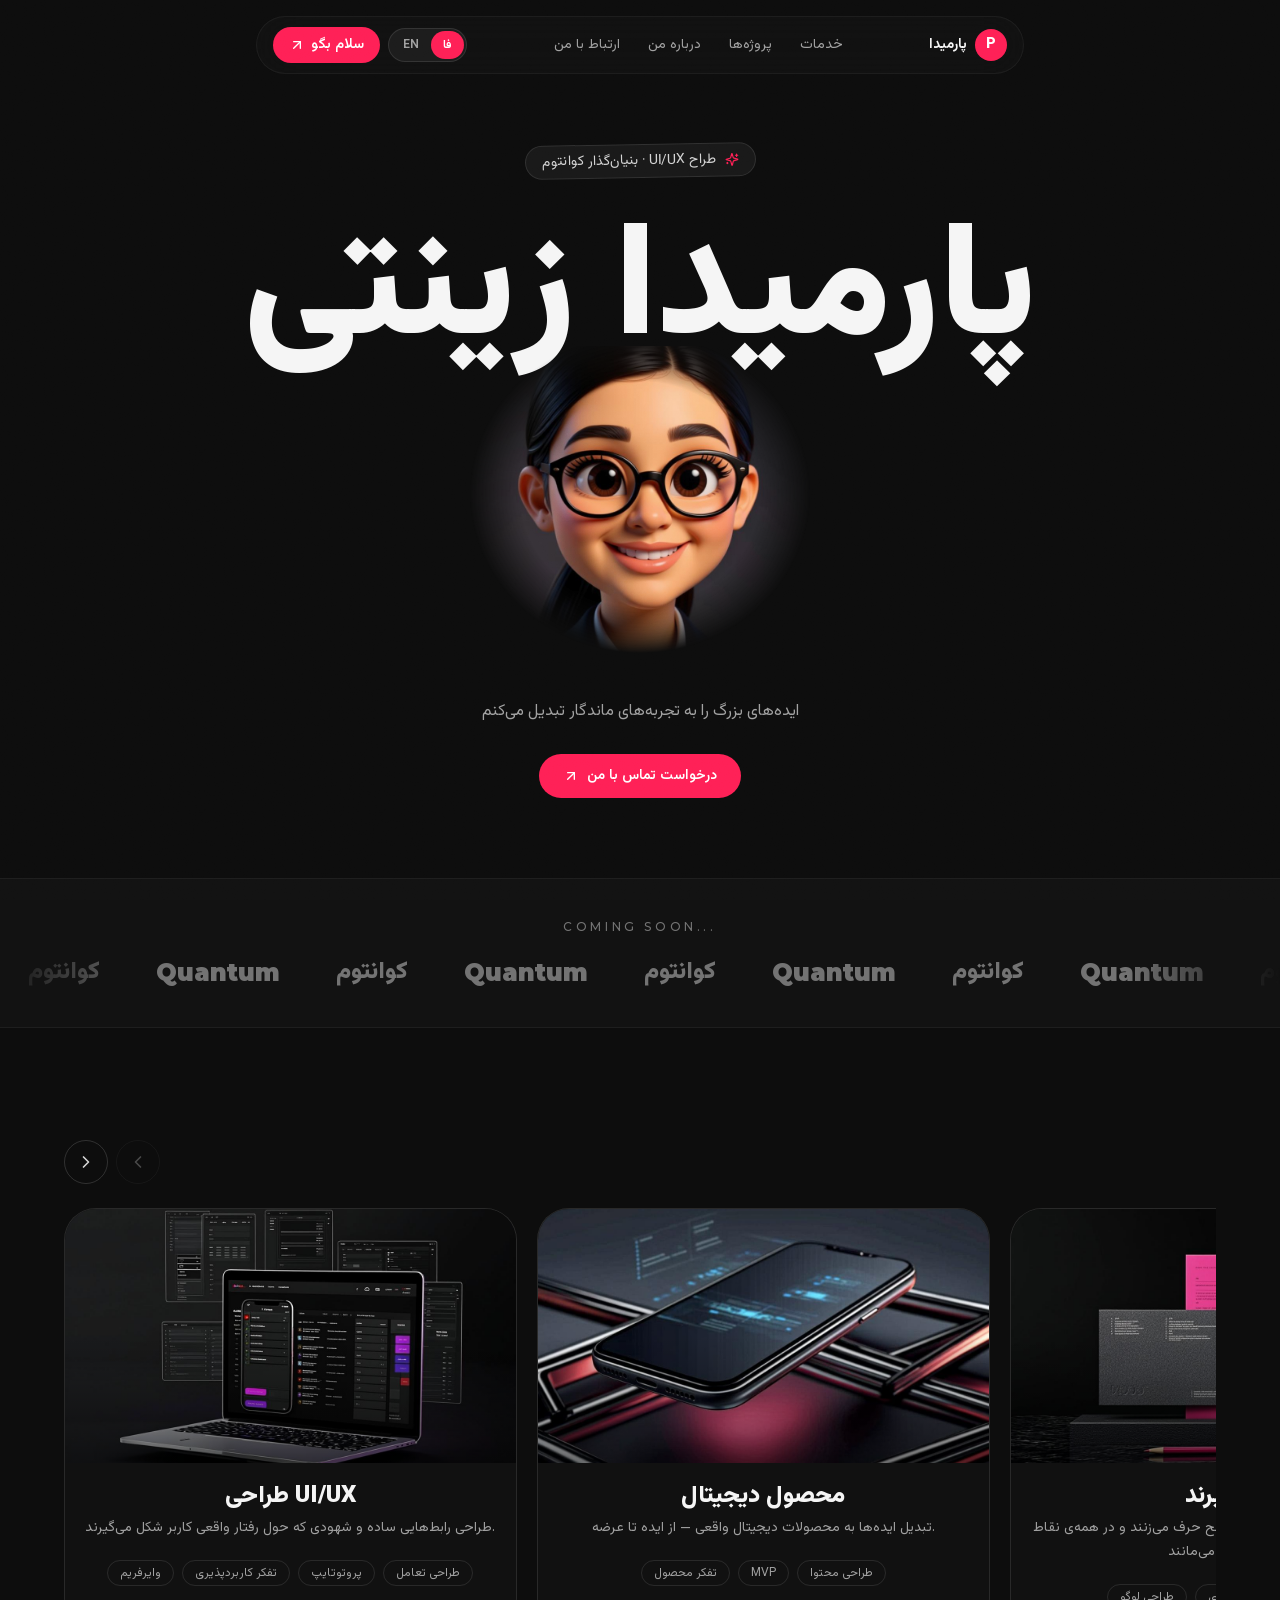
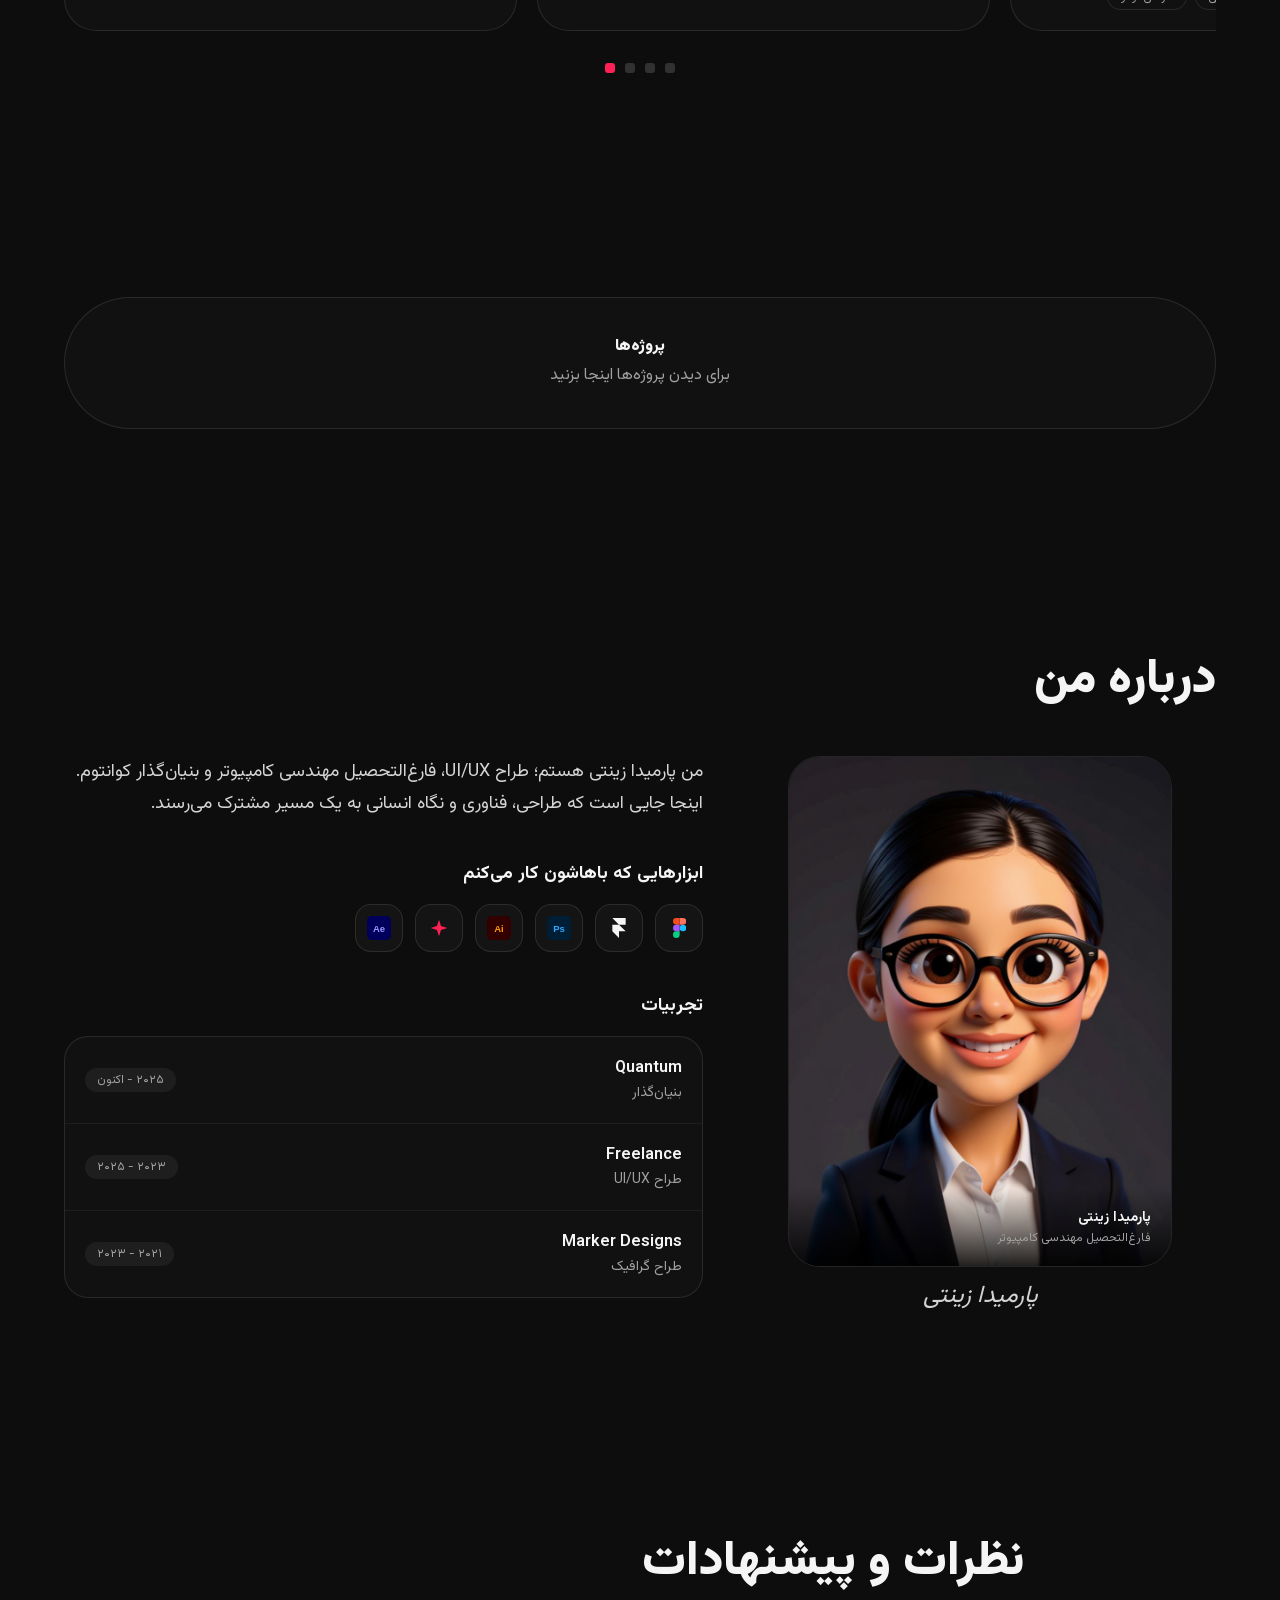
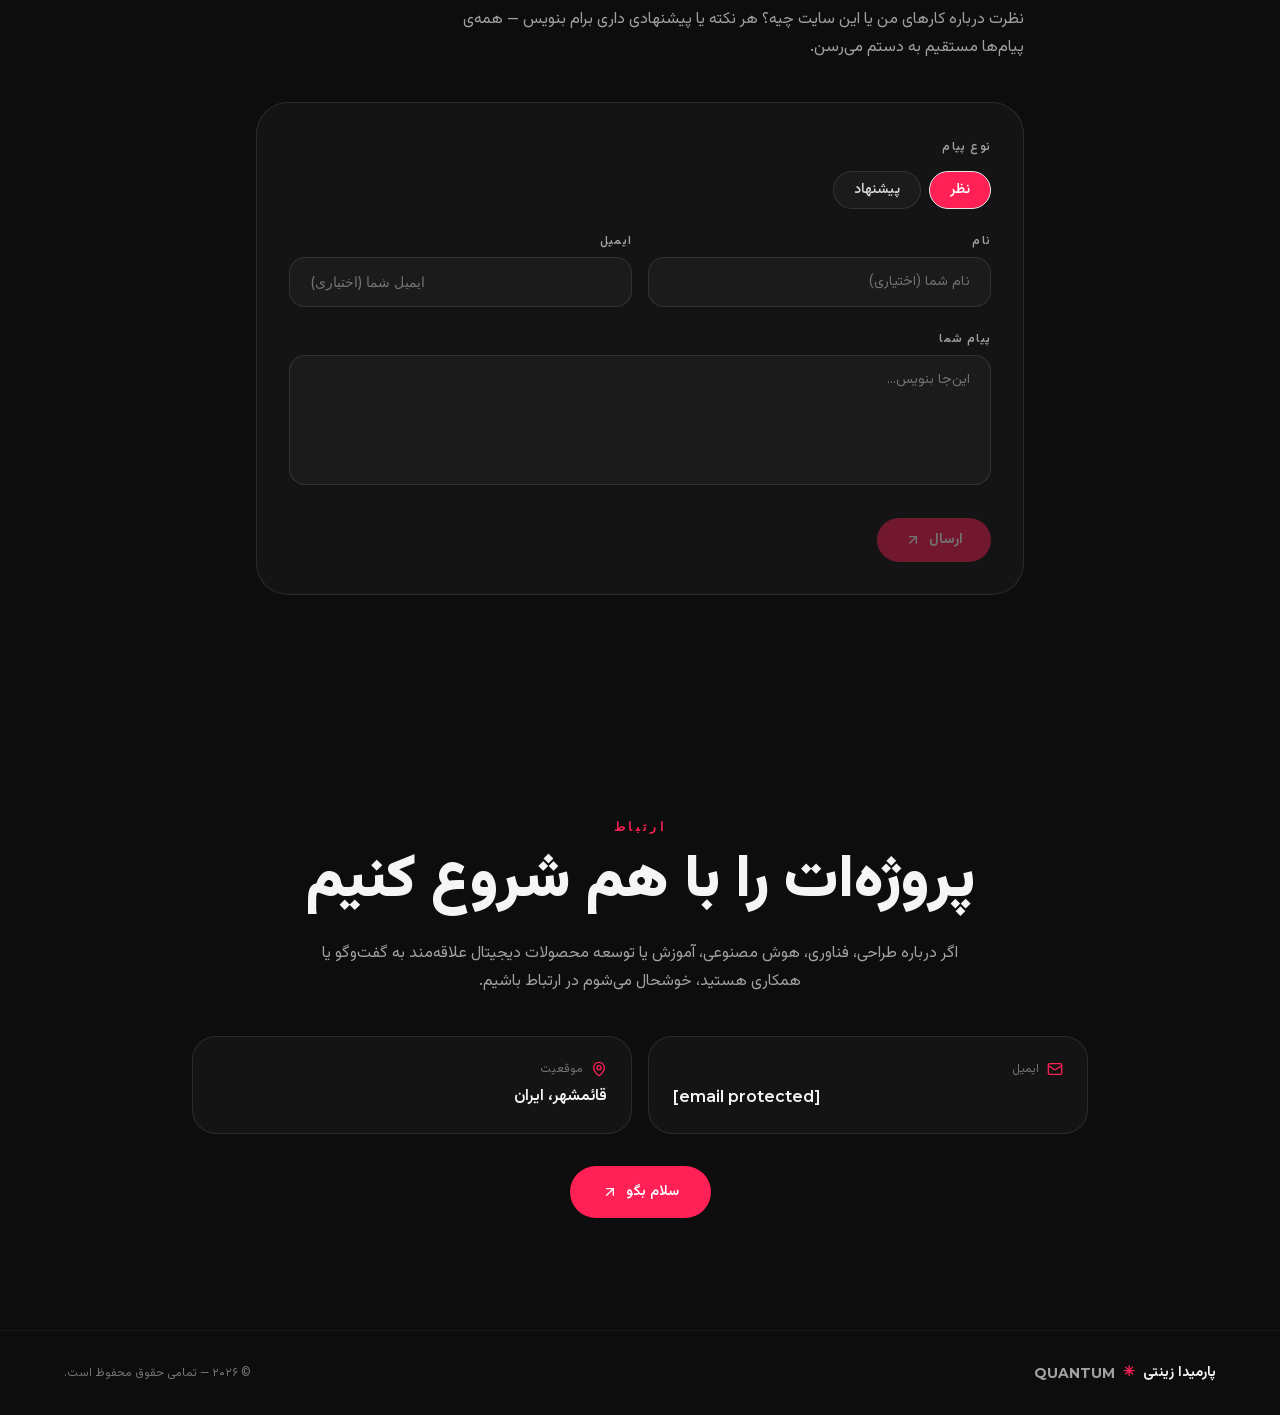
==== commit a3edbf2e: "Restore contact heading with new text" ====
--- a/index.html
+++ b/index.html
@@ -1 +1 @@
-<!DOCTYPE html><html lang="fa" dir="rtl"><head><meta charSet="utf-8"/><meta name="viewport" content="width=device-width, initial-scale=1"/><link rel="preload" as="image" imageSrcSet="./memoji.png 32w, ./memoji.png 48w, ./memoji.png 64w, ./memoji.png 96w, ./memoji.png 128w, ./memoji.png 256w, ./memoji.png 384w, ./memoji.png 640w, ./memoji.png 750w, ./memoji.png 828w, ./memoji.png 1080w, ./memoji.png 1200w, ./memoji.png 1920w, ./memoji.png 2048w, ./memoji.png 3840w" imageSizes="(max-width: 640px) 176px, (max-width: 1024px) 240px, 320px"/><link rel="stylesheet" href="./%5Broot-of-the-server%5D__ac707dea._.css" data-precedence="next_static/chunks/[root-of-the-server]__ac707dea._.css"/><link rel="preload" as="script" fetchPriority="low" href="./%5Bturbopack%5D_browser_dev_hmr-client_hmr-client_ts_956a0d3a._.js"/><script src="./node_modules_next_dist_compiled_react-dom_1e674e59._.js" async=""></script><script src="./node_modules_next_dist_compiled_react-server-dom-turbopack_9212ccad._.js" async=""></script><script src="./node_modules_next_dist_compiled_next-devtools_index_1dd7fb59.js" async=""></script><script src="./node_modules_next_dist_compiled_a0e4c7b4._.js" async=""></script><script src="./node_modules_next_dist_client_17643121._.js" async=""></script><script src="./node_modules_next_dist_f3530cac._.js" async=""></script><script src="./node_modules_%40swc_helpers_cjs_d80fb378._.js" async=""></script><script src="./_a0ff3932._.js" async=""></script><script src="./turbopack-_23a915ee._.js" async=""></script><script src="./node_modules_next_dist_be32b49c._.js" async=""></script><script src="./node_modules_next_dist_client_components_builtin_global-error_1cf6b850.js" async=""></script><script src="./node_modules_394613a2._.js" async=""></script><script src="./src_2bc135c0._.js" async=""></script><script src="./src_app_layout_tsx_1cf6b850._.js" async=""></script><script src="./src_d0afddc6._.js" async=""></script><script src="./node_modules_d1849f85._.js" async=""></script><script src="./src_app_page_tsx_0d22056a._.js" async=""></script><meta name="next-size-adjust" content=""/><meta name="theme-color" content="#0d0d0d"/><meta name="color-scheme" content="dark"/><title>پارمیدا زینتی | طراح UI/UX و بنیان‌گذار Quantum</title><meta name="description" content="وب‌سایت رسمی پارمیدا زینتی؛ طراح UI/UX، فارغ‌التحصیل مهندسی کامپیوتر و بنیان‌گذار Quantum از قائمشهر ایران — جایی که طراحی، فناوری و نگاه انسانی به یک مسیر مشترک می‌رسند."/><meta name="application-name" content="Parmida Zinati — Portfolio"/><meta name="author" content="Parmida Zinati"/><meta name="keywords" content="پارمیدا زینتی,Parmida Zinati,طراح UI/UX,UI/UX Designer,کوانتوم,Quantum,طراحی رابط کاربری,هویت برند,قائمشهر,portfolio"/><meta name="creator" content="Parmida Zinati"/><meta name="robots" content="index, follow"/><link rel="canonical" href="https://parmidazinati.github.io"/><meta property="og:title" content="پارمیدا زینتی | طراح UI/UX و بنیان‌گذار Quantum"/><meta property="og:description" content="وب‌سایت رسمی پارمیدا زینتی؛ طراح UI/UX، فارغ‌التحصیل مهندسی کامپیوتر و بنیان‌گذار Quantum از قائمشهر ایران — جایی که طراحی، فناوری و نگاه انسانی به یک مسیر مشترک می‌رسند."/><meta property="og:url" content="https://parmidazinati.github.io"/><meta property="og:site_name" content="Parmida Zinati"/><meta property="og:locale" content="fa_IR"/><meta property="og:image" content="https://parmidazinati.github.io/og-image.png"/><meta property="og:image:width" content="1200"/><meta property="og:image:height" content="630"/><meta property="og:image:alt" content="Parmida Zinati — UI/UX Designer"/><meta property="og:locale:alternate" content="en_US"/><meta property="og:type" content="website"/><meta name="twitter:card" content="summary_large_image"/><meta name="twitter:title" content="پارمیدا زینتی | طراح UI/UX و بنیان‌گذار Quantum"/><meta name="twitter:description" content="وب‌سایت رسمی پارمیدا زینتی؛ طراح UI/UX، فارغ‌التحصیل مهندسی کامپیوتر و بنیان‌گذار Quantum از قائمشهر ایران — جایی که طراحی، فناوری و نگاه انسانی به یک مسیر مشترک می‌رسند."/><meta name="twitter:image" content="https://parmidazinati.github.io/og-image.png"/><link rel="icon" href="./icon.svg"/><script src="./node_modules_next_dist_build_polyfills_polyfill-nomodule.js" noModule=""></script></head><body class="inter_fe8b9d92-module__LINzvG__variable montserrat_1c7cfbac-module__KHLIpa__variable vazirmatn_e8bde4d7-module__UQPStW__variable antialiased bg-[#0d0d0d] text-neutral-100"><div hidden=""><!--$--><!--/$--></div><div class="flex min-h-screen flex-col overflow-x-clip bg-[#0d0d0d]"><header class="fixed inset-x-0 top-4 z-50 flex flex-col items-center px-3"><div class="w-full max-w-3xl rounded-full border px-4 py-2.5 backdrop-blur-xl transition-all duration-300 border-white/5 bg-[#141414]/60"><nav class="flex items-center justify-between gap-2"><a href="#top" class="flex items-center gap-2 whitespace-nowrap"><span class="font-display flex h-8 w-8 items-center justify-center rounded-full bg-brand text-sm font-black text-white">P</span><span class="hidden text-sm font-bold sm:block">پارمیدا</span></a><ul class="hidden items-center gap-1 md:flex"><li><a href="#services" class="rounded-full px-3 py-2 text-sm text-neutral-400 transition-colors hover:bg-white/5 hover:text-white">خدمات</a></li><li><a href="#project" class="rounded-full px-3 py-2 text-sm text-neutral-400 transition-colors hover:bg-white/5 hover:text-white">پروژه‌ها</a></li><li><a href="#about" class="rounded-full px-3 py-2 text-sm text-neutral-400 transition-colors hover:bg-white/5 hover:text-white">درباره من</a></li><li><a href="#contact" class="rounded-full px-3 py-2 text-sm text-neutral-400 transition-colors hover:bg-white/5 hover:text-white">ارتباط با من</a></li></ul><div class="flex items-center gap-2"><div role="group" aria-label="Language / زبان" class="flex items-center rounded-full border border-white/10 bg-white/5 p-0.5 text-xs font-semibold"><button type="button" aria-pressed="true" class="rounded-full px-3 py-1.5 transition-colors bg-brand text-white">فا</button><button type="button" aria-pressed="false" class="rounded-full px-3 py-1.5 transition-colors text-neutral-400 hover:text-white">EN</button></div><a href="#contact" class="hidden items-center gap-1.5 rounded-full bg-brand px-4 py-2 text-sm font-semibold text-white transition-transform hover:scale-[1.04] active:scale-95 sm:flex">سلام بگو<svg xmlns="http://www.w3.org/2000/svg" width="24" height="24" viewBox="0 0 24 24" fill="none" stroke="currentColor" stroke-width="2" stroke-linecap="round" stroke-linejoin="round" class="lucide lucide-arrow-up-right h-4 w-4" aria-hidden="true"><path d="M7 7h10v10"></path><path d="M7 17 17 7"></path></svg></a><button type="button" aria-expanded="false" aria-label="Menu" class="flex h-9 w-9 items-center justify-center rounded-full border border-white/10 text-neutral-300 md:hidden"><svg xmlns="http://www.w3.org/2000/svg" width="24" height="24" viewBox="0 0 24 24" fill="none" stroke="currentColor" stroke-width="2" stroke-linecap="round" stroke-linejoin="round" class="lucide lucide-menu h-4 w-4" aria-hidden="true"><path d="M4 12h16"></path><path d="M4 18h16"></path><path d="M4 6h16"></path></svg></button></div></nav></div><div id="mobile-menu" class="mt-2 hidden w-full max-w-3xl rounded-3xl border border-white/10 bg-[#141414]/95 p-3 backdrop-blur-xl md:hidden"><a href="#services" class="block rounded-2xl px-4 py-3 text-sm text-neutral-300 hover:bg-white/5 hover:text-white">خدمات</a><a href="#project" class="block rounded-2xl px-4 py-3 text-sm text-neutral-300 hover:bg-white/5 hover:text-white">پروژه‌ها</a><a href="#about" class="block rounded-2xl px-4 py-3 text-sm text-neutral-300 hover:bg-white/5 hover:text-white">درباره من</a><a href="#contact" class="block rounded-2xl px-4 py-3 text-sm text-neutral-300 hover:bg-white/5 hover:text-white">ارتباط با من</a></div></header><main class="flex-1"><section id="top" class="relative overflow-x-clip px-4 pb-14 pt-32 sm:pt-36 md:pb-20"><div class="mx-auto max-w-6xl text-center"><div style="transition-delay:0ms" class="reveal "><span class="inline-flex max-w-full -rotate-1 items-center gap-2 rounded-full border border-white/10 bg-white/5 px-4 py-1.5 text-center text-xs text-neutral-300 sm:text-sm"><svg xmlns="http://www.w3.org/2000/svg" width="24" height="24" viewBox="0 0 24 24" fill="none" stroke="currentColor" stroke-width="2" stroke-linecap="round" stroke-linejoin="round" class="lucide lucide-sparkles h-3.5 w-3.5 shrink-0 text-brand" aria-hidden="true"><path d="M9.937 15.5A2 2 0 0 0 8.5 14.063l-6.135-1.582a.5.5 0 0 1 0-.962L8.5 9.936A2 2 0 0 0 9.937 8.5l1.582-6.135a.5.5 0 0 1 .963 0L14.063 8.5A2 2 0 0 0 15.5 9.937l6.135 1.581a.5.5 0 0 1 0 .964L15.5 14.063a2 2 0 0 0-1.437 1.437l-1.582 6.135a.5.5 0 0 1-.963 0z"></path><path d="M20 3v4"></path><path d="M22 5h-4"></path><path d="M4 17v2"></path><path d="M5 18H3"></path></svg><span class="min-w-0 text-balance">طراح UI/UX · بنیان‌گذار کوانتوم</span></span></div><div style="transition-delay:100ms" class="reveal "><h1 class="font-display mt-6 text-[clamp(3rem,12.5vw,10rem)] font-black leading-[0.95] tracking-tight"><span class="block">پارمیدا زینتی</span></h1></div><div style="transition-delay:200ms" class="reveal "><div class="relative mx-auto -mt-4 h-44 w-44 sm:-mt-6 sm:h-60 sm:w-60 lg:h-80 lg:w-80"><div aria-hidden="true" class="bg-brand/25 absolute -inset-8 rounded-full blur-3xl"></div><img alt="پارمیدا زینتی" width="576" height="768" decoding="async" data-nimg="1" class="animate-floaty h-full w-full scale-110 object-cover object-center [mask-image:radial-gradient(ellipse_62%_58%_at_50%_42%,black_55%,transparent_78%)]" style="color:transparent" sizes="(max-width: 640px) 176px, (max-width: 1024px) 240px, 320px" srcSet="./memoji.png 32w, ./memoji.png 48w, ./memoji.png 64w, ./memoji.png 96w, ./memoji.png 128w, ./memoji.png 256w, ./memoji.png 384w, ./memoji.png 640w, ./memoji.png 750w, ./memoji.png 828w, ./memoji.png 1080w, ./memoji.png 1200w, ./memoji.png 1920w, ./memoji.png 2048w, ./memoji.png 3840w" src="./memoji.png"/></div></div><div style="transition-delay:250ms" class="reveal "><p class="mx-auto mt-2 max-w-xl text-sm leading-7 text-neutral-400 sm:text-base sm:mt-4">ایده‌های بزرگ را به تجربه‌های ماندگار تبدیل می‌کنم</p></div><div style="transition-delay:300ms" class="reveal "><div class="mt-7 flex flex-wrap items-center justify-center gap-3"><a href="#contact" class="flex items-center gap-2 rounded-full bg-brand px-6 py-3 text-sm font-semibold text-white transition-transform hover:scale-[1.04] active:scale-95">درخواست تماس با من<svg xmlns="http://www.w3.org/2000/svg" width="24" height="24" viewBox="0 0 24 24" fill="none" stroke="currentColor" stroke-width="2" stroke-linecap="round" stroke-linejoin="round" class="lucide lucide-arrow-up-right h-4 w-4" aria-hidden="true"><path d="M7 7h10v10"></path><path d="M7 17 17 7"></path></svg></a></div></div></div></section><section class="border-y border-white/5 bg-white/[0.02] py-10"><p dir="ltr" class="font-latin mb-6 text-center text-xs uppercase tracking-[0.3em] text-neutral-500">coming soon...</p><div dir="ltr" class="marquee-mask relative overflow-hidden"><div class="animate-marquee flex w-max items-center gap-14 px-7"><span class="font-display whitespace-nowrap text-xl text-neutral-500 transition-colors hover:text-white sm:text-2xl font-fa font-black">کوانتوم</span><span class="font-display whitespace-nowrap text-xl text-neutral-500 transition-colors hover:text-white sm:text-2xl font-latin font-black tracking-tight">Quantum</span><span class="font-display whitespace-nowrap text-xl text-neutral-500 transition-colors hover:text-white sm:text-2xl font-fa font-black">کوانتوم</span><span class="font-display whitespace-nowrap text-xl text-neutral-500 transition-colors hover:text-white sm:text-2xl font-latin font-black tracking-tight">Quantum</span><span class="font-display whitespace-nowrap text-xl text-neutral-500 transition-colors hover:text-white sm:text-2xl font-fa font-black">کوانتوم</span><span class="font-display whitespace-nowrap text-xl text-neutral-500 transition-colors hover:text-white sm:text-2xl font-latin font-black tracking-tight">Quantum</span><span class="font-display whitespace-nowrap text-xl text-neutral-500 transition-colors hover:text-white sm:text-2xl font-fa font-black">کوانتوم</span><span class="font-display whitespace-nowrap text-xl text-neutral-500 transition-colors hover:text-white sm:text-2xl font-latin font-black tracking-tight">Quantum</span><span class="font-display whitespace-nowrap text-xl text-neutral-500 transition-colors hover:text-white sm:text-2xl font-fa font-black">کوانتوم</span><span class="font-display whitespace-nowrap text-xl text-neutral-500 transition-colors hover:text-white sm:text-2xl font-latin font-black tracking-tight">Quantum</span><span class="font-display whitespace-nowrap text-xl text-neutral-500 transition-colors hover:text-white sm:text-2xl font-fa font-black">کوانتوم</span><span class="font-display whitespace-nowrap text-xl text-neutral-500 transition-colors hover:text-white sm:text-2xl font-latin font-black tracking-tight">Quantum</span></div></div></section><section id="services" class="scroll-mt-24 px-4 py-20 md:py-28"><div class="mx-auto max-w-6xl"><div><div style="transition-delay:0ms" class="reveal "><div class="mb-6 flex items-center justify-end gap-2"><button type="button" disabled="" aria-label="Previous slide" class="flex h-11 w-11 items-center justify-center rounded-full border border-white/15 text-neutral-300 transition-colors hover:border-brand hover:text-white disabled:cursor-not-allowed disabled:opacity-30 disabled:hover:border-white/15 disabled:hover:text-neutral-300"><svg xmlns="http://www.w3.org/2000/svg" width="24" height="24" viewBox="0 0 24 24" fill="none" stroke="currentColor" stroke-width="2" stroke-linecap="round" stroke-linejoin="round" class="lucide lucide-chevron-left h-5 w-5" aria-hidden="true"><path d="m15 18-6-6 6-6"></path></svg></button><button type="button" aria-label="Next slide" class="flex h-11 w-11 items-center justify-center rounded-full border border-white/15 text-neutral-300 transition-colors hover:border-brand hover:text-white disabled:cursor-not-allowed disabled:opacity-30 disabled:hover:border-white/15 disabled:hover:text-neutral-300"><svg xmlns="http://www.w3.org/2000/svg" width="24" height="24" viewBox="0 0 24 24" fill="none" stroke="currentColor" stroke-width="2" stroke-linecap="round" stroke-linejoin="round" class="lucide lucide-chevron-right h-5 w-5" aria-hidden="true"><path d="m9 18 6-6-6-6"></path></svg></button></div></div><div style="transition-delay:100ms" class="reveal "><div dir="ltr" class="flex snap-x snap-mandatory gap-5 overflow-x-auto [scrollbar-width:none] [&amp;::-webkit-scrollbar]:hidden"><div class="w-[72%] shrink-0 snap-start sm:w-[calc(50%-10px)] lg:w-[calc(40%-8px)]"><article class="group relative h-full overflow-hidden rounded-[2rem] border border-white/10 bg-white/[0.02]"><div class="relative aspect-[16/9] overflow-hidden"><img alt="طراحی UI/UX" loading="lazy" decoding="async" data-nimg="fill" class="object-cover transition-transform duration-700 group-hover:scale-105" style="position:absolute;height:100%;width:100%;left:0;top:0;right:0;bottom:0;color:transparent" sizes="(max-width: 640px) 72vw, 40vw" srcSet="./service-uiux.png 256w, ./service-uiux.png 384w, ./service-uiux.png 640w, ./service-uiux.png 750w, ./service-uiux.png 828w, ./service-uiux.png 1080w, ./service-uiux.png 1200w, ./service-uiux.png 1920w, ./service-uiux.png 2048w, ./service-uiux.png 3840w" src="./service-uiux.png"/><div class="absolute inset-0 bg-gradient-to-t from-black/70 via-transparent to-transparent opacity-80"></div></div><div class="p-4 text-center sm:p-5"><h3 class="font-display text-xl font-black sm:text-2xl">طراحی UI/UX</h3><p class="mt-1.5 text-sm leading-6 text-neutral-400">طراحی رابط‌هایی ساده و شهودی که حول رفتار واقعی کاربر شکل می‌گیرند.</p></div><ul class="flex flex-wrap justify-center gap-2 px-4 pb-4 sm:px-5 sm:pb-5"><li class="rounded-full border border-white/10 px-3 py-1 text-xs text-neutral-400">وایرفریم</li><li class="rounded-full border border-white/10 px-3 py-1 text-xs text-neutral-400">تفکر کاربردپذیری</li><li class="rounded-full border border-white/10 px-3 py-1 text-xs text-neutral-400">پروتوتایپ</li><li class="rounded-full border border-white/10 px-3 py-1 text-xs text-neutral-400">طراحی تعامل</li></ul></article></div><div class="w-[72%] shrink-0 snap-start sm:w-[calc(50%-10px)] lg:w-[calc(40%-8px)]"><article class="group relative h-full overflow-hidden rounded-[2rem] border border-white/10 bg-white/[0.02]"><div class="relative aspect-[16/9] overflow-hidden"><img alt="محصول دیجیتال" loading="lazy" decoding="async" data-nimg="fill" class="object-cover transition-transform duration-700 group-hover:scale-105" style="position:absolute;height:100%;width:100%;left:0;top:0;right:0;bottom:0;color:transparent" sizes="(max-width: 640px) 72vw, 40vw" srcSet="./service-product.png 256w, ./service-product.png 384w, ./service-product.png 640w, ./service-product.png 750w, ./service-product.png 828w, ./service-product.png 1080w, ./service-product.png 1200w, ./service-product.png 1920w, ./service-product.png 2048w, ./service-product.png 3840w" src="./service-product.png"/><div class="absolute inset-0 bg-gradient-to-t from-black/70 via-transparent to-transparent opacity-80"></div></div><div class="p-4 text-center sm:p-5"><h3 class="font-display text-xl font-black sm:text-2xl">محصول دیجیتال</h3><p class="mt-1.5 text-sm leading-6 text-neutral-400">تبدیل ایده‌ها به محصولات دیجیتال واقعی — از ایده تا عرضه.</p></div><ul class="flex flex-wrap justify-center gap-2 px-4 pb-4 sm:px-5 sm:pb-5"><li class="rounded-full border border-white/10 px-3 py-1 text-xs text-neutral-400">تفکر محصول</li><li class="rounded-full border border-white/10 px-3 py-1 text-xs text-neutral-400">MVP</li><li class="rounded-full border border-white/10 px-3 py-1 text-xs text-neutral-400">طراحی محتوا</li></ul></article></div><div class="w-[72%] shrink-0 snap-start sm:w-[calc(50%-10px)] lg:w-[calc(40%-8px)]"><article class="group relative h-full overflow-hidden rounded-[2rem] border border-white/10 bg-white/[0.02]"><div class="relative aspect-[16/9] overflow-hidden"><img alt="هویت برند" loading="lazy" decoding="async" data-nimg="fill" class="object-cover transition-transform duration-700 group-hover:scale-105" style="position:absolute;height:100%;width:100%;left:0;top:0;right:0;bottom:0;color:transparent" sizes="(max-width: 640px) 72vw, 40vw" srcSet="./service-brand.png 256w, ./service-brand.png 384w, ./service-brand.png 640w, ./service-brand.png 750w, ./service-brand.png 828w, ./service-brand.png 1080w, ./service-brand.png 1200w, ./service-brand.png 1920w, ./service-brand.png 2048w, ./service-brand.png 3840w" src="./service-brand.png"/><div class="absolute inset-0 bg-gradient-to-t from-black/70 via-transparent to-transparent opacity-80"></div></div><div class="p-4 text-center sm:p-5"><h3 class="font-display text-xl font-black sm:text-2xl">هویت برند</h3><p class="mt-1.5 text-sm leading-6 text-neutral-400">خلق سیستم‌های بصری قدرتمند که واضح حرف می‌زنند و در همه‌ی نقاط تماس یکدست می‌مانند.</p></div><ul class="flex flex-wrap justify-center gap-2 px-4 pb-4 sm:px-5 sm:pb-5"><li class="rounded-full border border-white/10 px-3 py-1 text-xs text-neutral-400">طراحی لوگو</li><li class="rounded-full border border-white/10 px-3 py-1 text-xs text-neutral-400">سیستم بصری</li><li class="rounded-full border border-white/10 px-3 py-1 text-xs text-neutral-400">گایدلاین</li></ul></article></div><div class="w-[72%] shrink-0 snap-start sm:w-[calc(50%-10px)] lg:w-[calc(40%-8px)]"><article class="group relative h-full overflow-hidden rounded-[2rem] border border-white/10 bg-white/[0.02]"><div class="relative aspect-[16/9] overflow-hidden"><img alt="طراحی دیجیتال" loading="lazy" decoding="async" data-nimg="fill" class="object-cover transition-transform duration-700 group-hover:scale-105" style="position:absolute;height:100%;width:100%;left:0;top:0;right:0;bottom:0;color:transparent" sizes="(max-width: 640px) 72vw, 40vw" srcSet="./service-digital-v2.png 256w, ./service-digital-v2.png 384w, ./service-digital-v2.png 640w, ./service-digital-v2.png 750w, ./service-digital-v2.png 828w, ./service-digital-v2.png 1080w, ./service-digital-v2.png 1200w, ./service-digital-v2.png 1920w, ./service-digital-v2.png 2048w, ./service-digital-v2.png 3840w" src="./service-digital-v2.png"/><div class="absolute inset-0 bg-gradient-to-t from-black/70 via-transparent to-transparent opacity-80"></div></div><div class="p-4 text-center sm:p-5"><h3 class="font-display text-xl font-black sm:text-2xl">طراحی دیجیتال</h3><p class="mt-1.5 text-sm leading-6 text-neutral-400">خلق ویژوال‌هایی که توجه را جلب می‌کنند و در پلتفرم‌های دیجیتال واضح پیام می‌رسانند.</p></div><ul class="flex flex-wrap justify-center gap-2 px-4 pb-4 sm:px-5 sm:pb-5"><li class="rounded-full border border-white/10 px-3 py-1 text-xs text-neutral-400">پست شبکه‌های اجتماعی</li><li class="rounded-full border border-white/10 px-3 py-1 text-xs text-neutral-400">کریتیو تبلیغات</li><li class="rounded-full border border-white/10 px-3 py-1 text-xs text-neutral-400">ویژوال کمپین</li></ul></article></div></div><div dir="ltr" class="mt-8 flex items-center justify-center gap-2.5"><button type="button" aria-label="Slide 1" aria-current="true" class="h-2.5 w-2.5 rounded-[3px] transition-colors bg-brand"></button><button type="button" aria-label="Slide 2" aria-current="false" class="h-2.5 w-2.5 rounded-[3px] transition-colors bg-white/15 hover:bg-white/35"></button><button type="button" aria-label="Slide 3" aria-current="false" class="h-2.5 w-2.5 rounded-[3px] transition-colors bg-white/15 hover:bg-white/35"></button><button type="button" aria-label="Slide 4" aria-current="false" class="h-2.5 w-2.5 rounded-[3px] transition-colors bg-white/15 hover:bg-white/35"></button></div></div></div></div></section><section id="project" class="scroll-mt-24 px-4 py-20 md:py-28"><div class="mx-auto max-w-6xl"><a href="./project.html" class="block rounded-full border border-white/10 bg-white/[0.02] px-6 py-10 text-center transition-colors hover:bg-white/5"><span class="font-display block text-3xl font-black sm:text-4xl">پروژه‌ها</span><span class="mt-2 block text-sm leading-6 text-neutral-400 sm:text-base">برای دیدن پروژه‌ها اینجا بزنید</span></a></div></section><section id="about" class="scroll-mt-24 px-4 py-20 md:py-28"><div class="mx-auto max-w-6xl"><div style="transition-delay:0ms" class="reveal "><h2 class="font-display text-4xl font-black sm:text-5xl">درباره من</h2></div><div class="mt-12 grid items-start gap-10 lg:grid-cols-[0.85fr_1.15fr]"><div style="transition-delay:0ms" class="reveal relative mx-auto w-full max-w-sm lg:sticky lg:top-28"><div aria-hidden="true" class="bg-brand/20 absolute -inset-5 rounded-[3rem] blur-3xl"></div><div class="relative overflow-hidden rounded-[2rem] border border-white/10"><img alt="پارمیدا زینتی" loading="lazy" width="576" height="768" decoding="async" data-nimg="1" class="h-auto w-full object-cover" style="color:transparent" srcSet="./memoji.png 1x, ./memoji.png 2x" src="./memoji.png"/><div class="absolute inset-x-0 bottom-0 bg-gradient-to-t from-black/85 to-transparent p-5"><p class="text-sm font-bold">پارمیدا زینتی</p><p class="mt-0.5 text-xs text-neutral-400">فارغ‌التحصیل مهندسی کامپیوتر</p></div></div><p class="font-display mt-4 text-center text-2xl italic text-neutral-300">پارمیدا زینتی</p></div><div><div style="transition-delay:100ms" class="reveal "><p class="text-base leading-8 text-neutral-300 sm:text-lg">من پارمیدا زینتی هستم؛ طراح UI/UX، فارغ‌التحصیل مهندسی کامپیوتر و بنیان‌گذار کوانتوم. اینجا جایی است که طراحی، فناوری و نگاه انسانی به یک مسیر مشترک می‌رسند.</p></div><div style="transition-delay:150ms" class="reveal "><h3 class="mt-10 text-lg font-bold">ابزارهایی که باهاشون کار می‌کنم</h3><ul class="mt-4 flex flex-wrap gap-3"><li aria-label="Figma" class="tool-tile relative flex h-12 w-12 items-center justify-center rounded-2xl border border-white/10 bg-white/[0.03] transition-colors hover:border-brand"><svg viewBox="0 0 38 57" class="h-5 w-auto" aria-hidden="true"><path fill="#1ABCFE" d="M19 28.5a9.5 9.5 0 1 1 19 0 9.5 9.5 0 0 1-19 0z"></path><path fill="#0ACF83" d="M0 47.5A9.5 9.5 0 0 1 9.5 38H19v9.5a9.5 9.5 0 1 1-19 0z"></path><path fill="#FF7262" d="M19 0v19h9.5a9.5 9.5 0 1 0 0-19H19z"></path><path fill="#F24E1E" d="M0 9.5A9.5 9.5 0 0 0 9.5 19H19V0H9.5A9.5 9.5 0 0 0 0 9.5z"></path><path fill="#A259FF" d="M0 28.5A9.5 9.5 0 0 1 9.5 19H19v19H9.5A9.5 9.5 0 0 1 0 28.5z"></path></svg><span role="tooltip" class="font-latin tool-tip pointer-events-none absolute -top-3 left-1/2 z-10 whitespace-nowrap rounded-lg border border-white/10 bg-[#1c1c1c] px-2.5 py-1 text-xs font-semibold text-white shadow-xl">Figma</span></li><li aria-label="Framer" class="tool-tile relative flex h-12 w-12 items-center justify-center rounded-2xl border border-white/10 bg-white/[0.03] transition-colors hover:border-brand"><svg viewBox="0 0 24 24" class="h-5 w-5" fill="currentColor" aria-hidden="true"><path d="M4 0h16v8h-8zm0 8h8l8 8H4zm0 8h8v8z"></path></svg><span role="tooltip" class="font-latin tool-tip pointer-events-none absolute -top-3 left-1/2 z-10 whitespace-nowrap rounded-lg border border-white/10 bg-[#1c1c1c] px-2.5 py-1 text-xs font-semibold text-white shadow-xl">Framer</span></li><li aria-label="Photoshop" class="tool-tile relative flex h-12 w-12 items-center justify-center rounded-2xl border border-white/10 bg-white/[0.03] transition-colors hover:border-brand"><svg viewBox="0 0 24 24" class="h-6 w-6" aria-hidden="true"><rect width="24" height="24" rx="5" fill="#001E36"></rect><text x="12" y="16.4" text-anchor="middle" font-size="9.5" font-weight="bold" fill="#31A8FF" font-family="Arial, Helvetica, sans-serif">Ps</text></svg><span role="tooltip" class="font-latin tool-tip pointer-events-none absolute -top-3 left-1/2 z-10 whitespace-nowrap rounded-lg border border-white/10 bg-[#1c1c1c] px-2.5 py-1 text-xs font-semibold text-white shadow-xl">Photoshop</span></li><li aria-label="Illustrator" class="tool-tile relative flex h-12 w-12 items-center justify-center rounded-2xl border border-white/10 bg-white/[0.03] transition-colors hover:border-brand"><svg viewBox="0 0 24 24" class="h-6 w-6" aria-hidden="true"><rect width="24" height="24" rx="5" fill="#330000"></rect><text x="12" y="16.4" text-anchor="middle" font-size="9.5" font-weight="bold" fill="#FF9A00" font-family="Arial, Helvetica, sans-serif">Ai</text></svg><span role="tooltip" class="font-latin tool-tip pointer-events-none absolute -top-3 left-1/2 z-10 whitespace-nowrap rounded-lg border border-white/10 bg-[#1c1c1c] px-2.5 py-1 text-xs font-semibold text-white shadow-xl">Illustrator</span></li><li aria-label="Generative AI" class="tool-tile relative flex h-12 w-12 items-center justify-center rounded-2xl border border-white/10 bg-white/[0.03] transition-colors hover:border-brand"><svg viewBox="0 0 24 24" class="h-5 w-5" aria-hidden="true"><path d="M12 2l2.4 7.6L22 12l-7.6 2.4L12 22l-2.4-7.6L2 12l7.6-2.4z" fill="#ff2056"></path></svg><span role="tooltip" class="font-latin tool-tip pointer-events-none absolute -top-3 left-1/2 z-10 whitespace-nowrap rounded-lg border border-white/10 bg-[#1c1c1c] px-2.5 py-1 text-xs font-semibold text-white shadow-xl">Generative AI</span></li><li aria-label="After Effects" class="tool-tile relative flex h-12 w-12 items-center justify-center rounded-2xl border border-white/10 bg-white/[0.03] transition-colors hover:border-brand"><svg viewBox="0 0 24 24" class="h-6 w-6" aria-hidden="true"><rect width="24" height="24" rx="5" fill="#00005B"></rect><text x="12" y="16.4" text-anchor="middle" font-size="9.5" font-weight="bold" fill="#9999FF" font-family="Arial, Helvetica, sans-serif">Ae</text></svg><span role="tooltip" class="font-latin tool-tip pointer-events-none absolute -top-3 left-1/2 z-10 whitespace-nowrap rounded-lg border border-white/10 bg-[#1c1c1c] px-2.5 py-1 text-xs font-semibold text-white shadow-xl">After Effects</span></li></ul></div><div style="transition-delay:200ms" class="reveal "><h3 class="mt-10 text-lg font-bold">تجربیات</h3><ul class="mt-4 divide-y divide-white/5 rounded-[1.5rem] border border-white/10 bg-white/[0.02]"><li class="flex flex-wrap items-center justify-between gap-2 p-5"><div class="min-w-0"><p class="font-semibold">Quantum</p><p class="mt-0.5 text-sm text-neutral-400">بنیان‌گذار</p></div><span class="rounded-full bg-white/5 px-3 py-1 text-xs text-neutral-400">۲۰۲۵ - اکنون</span></li><li class="flex flex-wrap items-center justify-between gap-2 p-5"><div class="min-w-0"><p class="font-semibold">Freelance</p><p class="mt-0.5 text-sm text-neutral-400">طراح UI/UX</p></div><span class="rounded-full bg-white/5 px-3 py-1 text-xs text-neutral-400">۲۰۲۳ - ۲۰۲۵</span></li><li class="flex flex-wrap items-center justify-between gap-2 p-5"><div class="min-w-0"><p class="font-semibold">Marker Designs</p><p class="mt-0.5 text-sm text-neutral-400">طراح گرافیک</p></div><span class="rounded-full bg-white/5 px-3 py-1 text-xs text-neutral-400">۲۰۲۱ - ۲۰۲۳</span></li></ul></div></div></div></div></section><section id="feedback" class="scroll-mt-24 px-4 py-20 md:py-28"><div class="mx-auto max-w-3xl"><div style="transition-delay:0ms" class="reveal "><h2 class="font-display text-4xl font-black sm:text-5xl">نظرات و پیشنهادات</h2><p class="mt-4 max-w-xl text-base leading-7 text-neutral-400">نظرت درباره کارهای من یا این سایت چیه؟ هر نکته یا پیشنهادی داری برام بنویس — همه‌ی پیام‌ها مستقیم به دستم می‌رسن.</p></div><div style="transition-delay:100ms" class="reveal "><form class="mt-10 rounded-[2rem] border border-white/10 bg-white/[0.03] p-6 sm:p-8"><div><span class="text-xs font-semibold uppercase tracking-widest text-neutral-400">نوع پیام</span><div class="mt-3 flex gap-2"><button type="button" aria-pressed="true" class="rounded-full border px-5 py-2 text-sm font-semibold transition-colors border-brand bg-brand text-white">نظر</button><button type="button" aria-pressed="false" class="rounded-full border px-5 py-2 text-sm font-semibold transition-colors border-white/10 bg-white/[0.03] text-neutral-300 hover:border-brand/50 hover:text-white">پیشنهاد</button></div></div><div class="mt-6 grid gap-4 sm:grid-cols-2"><label class="block"><span class="mb-2 block text-xs font-semibold uppercase tracking-widest text-neutral-400">نام</span><input type="text" placeholder="نام شما (اختیاری)" class="w-full rounded-2xl border border-white/10 bg-white/[0.03] px-5 py-3.5 text-sm text-white placeholder:text-neutral-500 outline-none transition-colors focus:border-brand" value=""/></label><label class="block"><span class="mb-2 block text-xs font-semibold uppercase tracking-widest text-neutral-400">ایمیل</span><input type="email" dir="ltr" placeholder="ایمیل شما (اختیاری)" class="w-full rounded-2xl border border-white/10 bg-white/[0.03] px-5 py-3.5 text-sm text-white placeholder:text-neutral-500 outline-none transition-colors focus:border-brand font-latin text-left" value=""/></label></div><label class="mt-6 block"><span class="mb-2 block text-xs font-semibold uppercase tracking-widest text-neutral-400">پیام شما</span><textarea required="" rows="5" maxLength="2000" placeholder="این‌جا بنویس…" class="w-full rounded-2xl border border-white/10 bg-white/[0.03] px-5 py-3.5 text-sm text-white placeholder:text-neutral-500 outline-none transition-colors focus:border-brand resize-none"></textarea></label><div class="mt-6 flex flex-wrap items-center justify-between gap-4"><p aria-live="polite" class="text-sm font-medium sr-only">​</p><button type="submit" disabled="" class="inline-flex items-center gap-2 rounded-full bg-brand px-7 py-3 text-sm font-bold text-white transition-all hover:brightness-110 disabled:cursor-not-allowed disabled:opacity-40">ارسال<svg xmlns="http://www.w3.org/2000/svg" width="24" height="24" viewBox="0 0 24 24" fill="none" stroke="currentColor" stroke-width="2" stroke-linecap="round" stroke-linejoin="round" class="lucide lucide-arrow-up-right h-4 w-4" aria-hidden="true"><path d="M7 7h10v10"></path><path d="M7 17 17 7"></path></svg></button></div></form></div></div></section><section id="contact" class="scroll-mt-24 px-4 py-20 md:py-28"><div class="mx-auto max-w-4xl text-center"><div style="transition-delay:0ms" class="reveal "><p class="mx-auto mt-6 max-w-2xl text-sm leading-7 text-neutral-400 sm:text-base">اگر درباره طراحی، فناوری، هوش مصنوعی، آموزش یا توسعه محصولات دیجیتال علاقه‌مند به گفت‌وگو یا همکاری هستید، خوشحال می‌شوم در ارتباط باشیم.</p></div><div style="transition-delay:150ms" class="reveal "><div class="mt-10 grid gap-4 sm:grid-cols-2"><a href="/cdn-cgi/l/email-protection#64140516090d00054a1e0d0a05100d5c5d5756240309050d084a070b09" class="group rounded-[1.5rem] border border-white/10 bg-white/[0.03] p-6 text-start transition-colors hover:border-brand/50"><span class="flex items-center gap-2 text-xs text-neutral-500"><svg xmlns="http://www.w3.org/2000/svg" width="24" height="24" viewBox="0 0 24 24" fill="none" stroke="currentColor" stroke-width="2" stroke-linecap="round" stroke-linejoin="round" class="lucide lucide-mail h-4 w-4 text-brand" aria-hidden="true"><path d="m22 7-8.991 5.727a2 2 0 0 1-2.009 0L2 7"></path><rect x="2" y="4" width="20" height="16" rx="2"></rect></svg>ایمیل</span><span dir="ltr" class="font-latin mt-2 block break-all text-sm font-semibold sm:text-base"><span class="__cf_email__" data-cfemail="364657445b5f5257184c5f5857425f0e0f050476515b575f5a1855595b">[email&#160;protected]</span></span></a><div class="rounded-[1.5rem] border border-white/10 bg-white/[0.03] p-6 text-start"><span class="flex items-center gap-2 text-xs text-neutral-500"><svg xmlns="http://www.w3.org/2000/svg" width="24" height="24" viewBox="0 0 24 24" fill="none" stroke="currentColor" stroke-width="2" stroke-linecap="round" stroke-linejoin="round" class="lucide lucide-map-pin h-4 w-4 text-brand" aria-hidden="true"><path d="M20 10c0 4.993-5.539 10.193-7.399 11.799a1 1 0 0 1-1.202 0C9.539 20.193 4 14.993 4 10a8 8 0 0 1 16 0"></path><circle cx="12" cy="10" r="3"></circle></svg>موقعیت</span><span class="mt-2 block text-sm font-semibold sm:text-base">قائمشهر، ایران</span></div></div><a href="/cdn-cgi/l/email-protection#0e7e6f7c63676a6f207467606f7a6736373d3c4e69636f6762206d6163" class="mt-8 inline-flex items-center gap-2 rounded-full bg-brand px-8 py-4 text-sm font-semibold text-white transition-transform hover:scale-[1.04] active:scale-95">سلام بگو<svg xmlns="http://www.w3.org/2000/svg" width="24" height="24" viewBox="0 0 24 24" fill="none" stroke="currentColor" stroke-width="2" stroke-linecap="round" stroke-linejoin="round" class="lucide lucide-arrow-up-right h-4 w-4" aria-hidden="true"><path d="M7 7h10v10"></path><path d="M7 17 17 7"></path></svg></a></div></div></section></main><footer class="mt-auto border-t border-white/5 px-4 py-8"><div class="mx-auto flex max-w-6xl flex-col items-center justify-between gap-3 text-center sm:flex-row sm:text-start"><p class="flex items-center gap-2 text-sm font-bold">پارمیدا زینتی<span class="text-brand">✳</span><span class="font-latin text-neutral-400">QUANTUM</span></p><p class="text-xs text-neutral-500">© <!-- -->۲۰۲۶<!-- --> —<!-- --> <!-- -->تمامی حقوق محفوظ است.</p></div></footer></div><!--$--><!--/$--><div aria-hidden="true" class="grain-overlay"></div><div role="region" aria-label="Notifications (F8)" tabindex="-1" style="pointer-events:none"><ol tabindex="-1" class="fixed top-0 z-[100] flex max-h-screen w-full flex-col-reverse p-4 sm:bottom-0 sm:right-0 sm:top-auto sm:flex-col md:max-w-[420px]"></ol></div><script data-cfasync="false" src="/cdn-cgi/scripts/5c5dd728/cloudflare-static/email-decode.min.js"></script><script type="application/ld+json">{"@context":"https://schema.org","@type":"Person","name":"Parmida Zinati","alternateName":"پارمیدا زینتی","jobTitle":"UI/UX Designer","email":"parmida.zinati8932@gmail.com","url":"https://parmidazinati.github.io","address":{"@type":"PostalAddress","addressLocality":"Qaemshahr","addressCountry":"IR"},"worksFor":{"@type":"Organization","name":"Quantum"},"knowsAbout":["UI/UX Design","Brand Identity","Digital Product Design"]}</script><script id="_R_">self.__next_r="YJ7JFGHGCvmTtygGHNQJU"</script><script>(self.__next_f=self.__next_f||[]).push([0])</script><script>self.__next_f.push([1,"9:I[\"[project]/node_modules/next/dist/next-devtools/userspace/app/segment-explorer-node.js [app-client] (ecmascript)\",[\"./node_modules_next_dist_be32b49c._.js\",\"./node_modules_next_dist_client_components_builtin_global-error_1cf6b850.js\"],\"SegmentViewNode\"]\nb:\"$Sreact.fragment\"\n1d:I[\"[project]/node_modules/next/dist/client/components/layout-router.js [app-client] (ecmascript)\",[\"./node_modules_next_dist_be32b49c._.js\",\"./node_modules_next_dist_client_components_builtin_global-error_1cf6b850.js\"],\"default\"]\n1f:I[\"[project]/node_modules/next/dist/client/components/render-from-template-context.js [app-client] (ecmascript)\",[\"./node_modules_next_dist_be32b49c._.js\",\"./node_modules_next_dist_client_components_builtin_global-error_1cf6b850.js\"],\"default\"]\n2f:I[\"[project]/src/components/ui/toaster.tsx [app-client] (ecmascript)\",[\"./node_modules_394613a2._.js\",\"./src_2bc135c0._.js\",\"./src_app_layout_tsx_1cf6b850._.js\"],\"Toaster\"]\n34:I[\"[project]/node_modules/next/dist/client/components/client-page.js [app-client] (ecmascript)\",[\"./node_modules_next_dist_be32b49c._.js\",\"./node_modules_next_dist_client_components_builtin_global-error_1cf6b850.js\"],\"ClientPageRoot\"]\n35:I[\"[project]/src/app/page.tsx [app-client] (ecmascript)\",[\"./node_modules_394613a2._.js\",\"./src_2bc135c0._.js\",\"./src_app_layout_tsx_1cf6b850._.js\",\"./src_d0afddc6._.js\",\"./node_modules_d1849f85._.js\",\"./src_app_page_tsx_0d22056a._.js\"],\"default\"]\n3c:I[\"[project]/node_modules/next/dist/lib/framework/boundary-components.js [app-client] (ecmascript)\",[\"./node_modules_next_dist_be32b49c._.js\",\"./node_modules_next_dist_client_components_builtin_global-error_1cf6b850.js\"],\"OutletBoundary\"]\n3e:\"$Sreact.suspense\"\n47:I[\"[project]/node_modules/next/dist/lib/framework/boundary-components.js [app-client] (ecmascript)\",[\"./node_modules_next_dist_be32b49c._.js\",\"./node_modules_next_dist_client_components_builtin_global-error_1cf6b850.js\"],\"ViewportBoundary\"]\n4e:I[\"[project]/node_modules/next/dist/lib/framework/boundary-components.js [app-client] (ecmascript)\",[\"./node_modules_next_dist_be32b49c._.js\",\"./node_modules_next_dist_client_components_builtin_global-error_1cf6b850.js\"],\"MetadataBoundary\"]\n54:I[\"[project]/node_modules/next/dist/client/components/builtin/global-error.js [app-client] (ecmascript)\",[\"./node_modules_next_dist_be32b49c._.js\",\"./node_modules_next_dist_client_components_builtin_global-error_1cf6b850.js\"],\"default\"]\n73:I[\"[project]/node_modules/next/dist/lib/metadata/generate/icon-mark.js [app-client] (ecmascript)\",[\"./node_modules_next_dist_be32b49c._.js\",\"./node_modules_next_dist_client_components_builtin_global-error_1cf6b850.js\"],\"IconMark\"]\n:HL[\"./%5Broot-of-the-server%5D__ac707dea._.css\",\"style\"]\n:HL[\"./83afe278b6a6bb3c-s.p.3a6ba036.woff2\",\"font\",{\"crossOrigin\":\"\",\"type\":\"font/woff2\"}]\n:HL[\"./e8f2fbee2754df70-s.p.9b7a96b4.woff2\",\"font\",{\"crossOrigin\":\"\",\"type\":\"font/woff2\"}]\n:HL[\"./ec8f59eafded4799-s.p.bd0c2d26.woff2\",\"font\",{\"crossOrigin\":\"\",\"type\":\"font/woff2\"}]\n:HL[\"./f1d25eabcf1db66d-s.p.c041a43b.woff2\",\"font\",{\"crossOrigin\":\"\",\"type\":\"font/woff2\"}]\n:N1792658751597.412\n3:\"$EObject.defineProperty(()=\u003e{ctx.componentMod.preloadStyle(fullHref,ctx.renderOpts.crossOrigin,ctx.nonce)},\\\"name\\\",{value:\\\"\\\"})\"\n4:\"$EObject.defineProperty(()=\u003e{ctx.componentMod.preloadFont(href,type,ctx.renderOpts.crossOrigin,ctx.nonce)},\\\"name\\\",{value:\\\"\\\"})\"\n5:\"$EObject.defineProperty(()=\u003e{ctx.componentMod.preloadFont(href,type,ctx.renderOpts.crossOrigin,ctx.nonce)},\\\"name\\\",{value:\\\"\\\"}"])</script><script>self.__next_f.push([1,")\"\n6:\"$EObject.defineProperty(()=\u003e{ctx.componentMod.preloadFont(href,type,ctx.renderOpts.crossOrigin,ctx.nonce)},\\\"name\\\",{value:\\\"\\\"})\"\n7:\"$EObject.defineProperty(()=\u003e{ctx.componentMod.preloadFont(href,type,ctx.renderOpts.crossOrigin,ctx.nonce)},\\\"name\\\",{value:\\\"\\\"})\"\n2:{\"name\":\"Preloads\",\"key\":null,\"env\":\"Server\",\"stack\":[],\"props\":{\"preloadCallbacks\":[\"$3\",\"$4\",\"$5\",\"$6\",\"$7\"]}}\n8:[]\na:[]\nc:[[\"Array.map\",\"\",0,0,0,0,false]]\nd:[[\"Array.map\",\"\",0,0,0,0,false]]\ne:[[\"Array.map\",\"\",0,0,0,0,false]]\nf:[[\"Array.map\",\"\",0,0,0,0,false]]\n12:I[\"[project]/node_modules/next/dist/client/components/layout-router.js [app-client] (ecmascript)\",[\"./node_modules_next_dist_be32b49c._.js\",\"./node_modules_next_dist_client_components_builtin_global-error_1cf6b850.js\"],\"default\"]\n15:I[\"[project]/node_modules/next/dist/client/components/render-from-template-context.js [app-client] (ecmascript)\",[\"./node_modules_next_dist_be32b49c._.js\",\"./node_modules_next_dist_client_components_builtin_global-error_1cf6b850.js\"],\"default\"]\n16:{}\n17:[[\"Promise.all\",\"\",0,0,0,0,true]]\n14:{\"children\":[\"$\",\"$L15\",null,\"$16\",null,\"$17\",1]}\n18:[[\"Promise.all\",\"\",0,0,0,0,true]]\n13:{\"parallelRouterKey\":\"children\",\"error\":\"$undefined\",\"errorStyles\":\"$undefined\",\"errorScripts\":\"$undefined\",\"template\":[\"$\",\"$b\",null,\"$14\",null,\"$18\",0],\"templateStyles\":\"$undefined\",\"templateScripts\":\"$undefined\",\"notFound\":\"$Y\",\"forbidden\":\"$undefined\",\"unauthorized\":\"$undefined\",\"segmentViewBoundaries\":\"$Y\"}\n19:[[\"Promise.all\",\"\",0,0,0,0,true]]\n11:{\"name\":\"RootLayout\",\"key\":null,\"env\":\"Server\",\"stack\":[],\"props\":{\"children\":[\"$\",\"$L12\",null,\"$13\",null,\"$19\",1],\"params\":\"$Y\"}}\n1a:[[\"RootLayout\",\"/home/z/my-project/.next/dev/server/chunks/ssr/[root-of-the-server]__f926fd33._.js\",236,263,235,1,false]]\n1b:[[\"RootLayout\",\"/home/z/my-project/.next/dev/server/chunks/ssr/[root-of-the-server]__f926fd33._.js\",240,270,235,1,false]]\n1c:[[\"Promise.all\",\"\",0,0,0,0,true]]\n1e:[[\"Promise.all\",\"\",0,0,0,0,true]]\n20:[]\n22:{\"name\":\"NotFound\",\"key\":null,\"env\":\"Server\",\"stack\":[],\"props\":{}}\n23:{\"name\":\"HTTPAccessErrorFallback\",\"key\":null,\"env\":\"Server\",\"owner\":\"$22\",\"stack\":[],\"props\":{\"status\":404,\"message\":\"This page could not be found.\"}}\n24:[]\n25:[]\n26:[]\n27:[]\n28:[]\n29:[]\n2a:[]\n2b:[[\"Promise.all\",\"\",0,0,0,0,true]]\n2c:[[\"Promise.all\",\"\",0,0,0,0,true]]\n2d:[[\"RootLayout\",\"/home/z/my-project/.next/dev/server/chunks/ssr/[root-of-the-server]__f926fd33._.js\",244,268,235,1,false]]\n2e:[[\"RootLayout\",\"/home/z/my-project/.next/dev/server/chunks/ssr/[root-of-the-server]__f926fd33._.js\",252,268,235,1,false]]\n30:[[\"RootLayout\",\"/home/z/my-project/.next/dev/server/chunks/ssr/[root-of-the-server]__f926fd33._.js\",257,268,235,1,false]]\n31:[[\"Promise.all\",\"\",0,0,0,0,true]]\n32:[[\"Promise.all\",\"\",0,0,0,0,true]]\n33:[[\"Promise.all\",\"\",0,0,0,0,true]]\n36:[[\"Array.map\",\"\",0,0,0,0,false],[\"Array.map\",\"\",0,0,0,0,false]]\n37:[[\"Array.map\",\"\",0,0,0,0,false],[\"Array.map\",\"\",0,0,0,0,false]]\n38:[[\"Array.map\",\"\",0,0,0,0,false],[\"Array.map\",\"\",0,0,0,0,false]]\n3a:{\"name\":\"Next.MetadataOutlet\",\"key\":null,\"env\":\"Server\",\"stack\":[[\"Promise.all\",\"\",0,0,0,0,true]],\"props\":{}}\n3b:[]\n3d:[]\n40:[]\n"])</script><script>self.__next_f.push([1,"43:\"$EObject.defineProperty(function(type,config,children){for(var propName,i=2;i\u003carguments.length;i++)validateChildKeys(arguments[i]);i={};var key=null;if(null!=config)for(propName in didWarnAboutOldJSXRuntime||!(\\\"__self\\\"in config)||\\\"key\\\"in config||(didWarnAboutOldJSXRuntime=!0,console.warn(\\\"Your app (or one of its dependencies) is using an outdated JSX transform. Update to the modern JSX transform for faster performance: https://react.dev/link/new-jsx-transform\\\")),hasValidKey(config)\u0026\u0026(checkKeyStringCoercion(config.key),key=\\\"\\\"+config.key),config)hasOwnProperty.call(config,propName)\u0026\u0026\\\"key\\\"!==propName\u0026\u0026\\\"__self\\\"!==propName\u0026\u0026\\\"__source\\\"!==propName\u0026\u0026(i[propName]=config[propName]);var childrenLength=arguments.length-2;if(1===childrenLength)i.children=children;else if(1\u003cchildrenLength){for(var childArray=Array(childrenLength),_i=0;_i\u003cchildrenLength;_i++)childArray[_i]=arguments[_i+2];Object.freeze\u0026\u0026Object.freeze(childArray),i.children=childArray}if(type\u0026\u0026type.defaultProps)for(propName in childrenLength=type.defaultProps)void 0===i[propName]\u0026\u0026(i[propName]=childrenLength[propName]);return key\u0026\u0026function(props,displayName){function warnAboutAccessingKey(){specialPropKeyWarningShown||(specialPropKeyWarningShown=!0,console.error(\\\"%s: `key` is not a prop. Trying to access it will result in `undefined` being returned. If you need to access the same value within the child component, you should pass it as a different prop. (https://react.dev/link/special-props)\\\",displayName))}warnAboutAccessingKey.isReactWarning=!0,Object.defineProperty(props,\\\"key\\\",{get:warnAboutAccessingKey,configurable:!0})}(i,\\\"function\\\"==typeof type?type.displayName||type.name||\\\"Unknown\\\":type),(propName=1e4\u003eReactSharedInternals.recentlyCreatedOwnerStacks++)?(childArray=Error.stackTraceLimit,Error.stackTraceLimit=10,childrenLength=Error(\\\"react-stack-top-frame\\\"),Error.stackTraceLimit=childArray):childrenLength=unknownOwnerDebugStack,ReactElement(type,key,i,getOwner(),childrenLength,propName?createTask(getTaskName(type)):unknownOwnerDebugTask)},\\\"name\\\",{value:\\\"\\\"})\"\n"])</script><script>self.__next_f.push([1,"42:{\"name\":\"NonIndex\",\"key\":null,\"env\":\"Server\",\"stack\":[],\"props\":{\"createElement\":\"$43\",\"pagePath\":\"/\",\"statusCode\":200,\"isPossibleServerAction\":false}}\n45:{\"name\":\"ViewportWrapper\",\"key\":null,\"env\":\"Server\",\"stack\":[],\"props\":{}}\n46:[]\n49:{\"name\":\"Next.Viewport\",\"key\":null,\"env\":\"Server\",\"owner\":\"$45\",\"stack\":[],\"props\":{}}\n4b:{\"name\":\"MetadataWrapper\",\"key\":null,\"env\":\"Server\",\"stack\":[],\"props\":{}}\n4c:[]\n4d:[]\n4f:[]\n51:{\"name\":\"Next.Metadata\",\"key\":null,\"env\":\"Server\",\"owner\":\"$4b\",\"stack\":[],\"props\":{}}\n52:[]\n55:[]\n56:[]\n57:[]\n58:[[\"Array.map\",\"\",0,0,0,0,false]]\n59:[]\n5a:[]\n5b:[]\n5c:[]\n5d:[[\"Array.map\",\"\",0,0,0,0,false]]\n5e:[]\n5f:[]\n60:[]\n61:[]\n62:[]\n63:[]\n64:[]\n65:[]\n66:[]\n67:[[\"Array.map\",\"\",0,0,0,0,false],[\"Array.map\",\"\",0,0,0,0,false]]\n68:[[\"Array.map\",\"\",0,0,0,0,false],[\"Array.map\",\"\",0,0,0,0,false]]\n69:[[\"Array.map\",\"\",0,0,0,0,false],[\"Array.map\",\"\",0,0,0,0,false]]\n6a:[[\"Array.map\",\"\",0,0,0,0,false],[\"Array.map\",\"\",0,0,0,0,false]]\n6b:[[\"Array.map\",\"\",0,0,0,0,false]]\n6c:[]\n6d:[]\n6e:[]\n6f:[]\n70:[[\"Array.map\",\"\",0,0,0,0,false],[\"Array.map\",\"\",0,0,0,0,false]]\n71:[[\"Array.map\",\"\",0,0,0,0,false]]\n72:[]\n1:D{\"time\":0.3247600000031525}\n1:D\"$2\"\n1:D{\"time\":0.37553900000057183}\n1:null\n10:D{\"time\":1.0159889999995357}\n10:D\"$11\"\n10:D{\"time\":1.2513209999960964}\n21:D{\"time\":1.532777000000351}\n21:D\"$22\"\n21:D{\"time\":1.602481000001717}\n21:D\"$23\"\n21:D{\"time\":1.7214400000011665}\n21:[[\"$\",\"title\",null,{\"children\":\"404: This page could not be found.\"},\"$23\",\"$24\",1],[\"$\",\"div\",null,{\"style\":{\"fontFamily\":\"system-ui,\\\"Segoe UI\\\",Roboto,Helvetica,Arial,sans-serif,\\\"Apple Color Emoji\\\",\\\"Segoe UI Emoji\\\"\",\"height\":\"100vh\",\"textAlign\":\"center\",\"display\":\"flex\",\"flexDirection\":\"column\",\"alignItems\":\"center\",\"justifyContent\":\"center\"},\"children\":[\"$\",\"div\",null,{\"children\":[[\"$\",\"style\",null,{\"dangerouslySetInnerHTML\":{\"__html\":\"body{color:#000;background:#fff;margin:0}.next-error-h1{border-right:1px solid rgba(0,0,0,.3)}@media (prefers-color-scheme:dark){body{color:#fff;background:#000}.next-error-h1{border-right:1px solid rgba(255,255,255,.3)}}\"}},\"$23\",\"$27\",1],[\"$\",\"h1\",null,{\"className\":\"next-error-h1\",\"style\":{\"display\":\"inline-block\",\"margin\":\"0 20px 0 0\",\"padding\":\"0 23px 0 0\",\"fontSize\":24,\"fontWeight\":500,\"verticalAlign\":\"top\",\"lineHeight\":\"49px\"},\"children\":404},\"$23\",\"$28\",1],[\"$\",\"div\",null,{\"style\":{\"display\":\"inline-block\"},\"children\":[\"$\",\"h2\",null,{\"style\":{\"fontSize\":14,\"fontWeight\":400,\"lineHeight\":\"49px\",\"margin\":0},\"children\":\"This page could not be found.\"},\"$23\",\"$2a\",1]},\"$23\",\"$29\",1]]},\"$23\",\"$26\",1]},\"$23\",\"$25\",1]]\n"])</script><script>self.__next_f.push([1,"10:[\"$\",\"html\",null,{\"lang\":\"fa\",\"dir\":\"rtl\",\"suppressHydrationWarning\":true,\"children\":[\"$\",\"body\",null,{\"className\":\"inter_fe8b9d92-module__LINzvG__variable montserrat_1c7cfbac-module__KHLIpa__variable vazirmatn_e8bde4d7-module__UQPStW__variable antialiased bg-[#0d0d0d] text-neutral-100\",\"children\":[[\"$\",\"$L1d\",null,{\"parallelRouterKey\":\"children\",\"error\":\"$undefined\",\"errorStyles\":\"$undefined\",\"errorScripts\":\"$undefined\",\"template\":[\"$\",\"$L1f\",null,{},null,\"$1e\",1],\"templateStyles\":\"$undefined\",\"templateScripts\":\"$undefined\",\"notFound\":[\"$\",\"$L9\",\"c-not-found\",{\"type\":\"not-found\",\"pagePath\":\"__next_builtin__not-found.js\",\"children\":[\"$21\",[]]},null,\"$20\",0],\"forbidden\":\"$undefined\",\"unauthorized\":\"$undefined\",\"segmentViewBoundaries\":[[\"$\",\"$L9\",null,{\"type\":\"boundary:not-found\",\"pagePath\":\"__next_builtin__not-found.js@boundary\"},null,\"$2b\",1],\"$undefined\",\"$undefined\",[\"$\",\"$L9\",null,{\"type\":\"boundary:global-error\",\"pagePath\":\"__next_builtin__global-error.js\"},null,\"$2c\",1]]},null,\"$1c\",1],[\"$\",\"div\",null,{\"aria-hidden\":true,\"className\":\"grain-overlay\"},\"$11\",\"$2d\",1],[\"$\",\"$L2f\",null,{},\"$11\",\"$2e\",1],[\"$\",\"script\",null,{\"type\":\"application/ld+json\",\"dangerouslySetInnerHTML\":{\"__html\":\"{\\\"@context\\\":\\\"https://schema.org\\\",\\\"@type\\\":\\\"Person\\\",\\\"name\\\":\\\"Parmida Zinati\\\",\\\"alternateName\\\":\\\"پارمیدا زینتی\\\",\\\"jobTitle\\\":\\\"UI/UX Designer\\\",\\\"email\\\":\\\"parmida.zinati8932@gmail.com\\\",\\\"url\\\":\\\"https://parmidazinati.github.io\\\",\\\"address\\\":{\\\"@type\\\":\\\"PostalAddress\\\",\\\"addressLocality\\\":\\\"Qaemshahr\\\",\\\"addressCountry\\\":\\\"IR\\\"},\\\"worksFor\\\":{\\\"@type\\\":\\\"Organization\\\",\\\"name\\\":\\\"Quantum\\\"},\\\"knowsAbout\\\":[\\\"UI/UX Design\\\",\\\"Brand Identity\\\",\\\"Digital Product Design\\\"]}\"}},\"$11\",\"$30\",1]]},\"$11\",\"$1b\",1]},\"$11\",\"$1a\",1]\n"])</script><script>self.__next_f.push([1,"39:D{\"time\":3.9623589999973774}\n39:D\"$3a\"\n39:D{\"time\":5.12289900000178}\n39:[\"$\",\"$L3c\",null,{\"children\":[\"$\",\"$3e\",null,{\"name\":\"Next.MetadataOutlet\",\"children\":\"$@3f\"},\"$3a\",\"$3d\",1]},\"$3a\",\"$3b\",1]\n41:D{\"time\":5.514095999998972}\n41:D\"$42\"\n41:D{\"time\":5.526061999997182}\n41:null\n44:D{\"time\":5.666683999996167}\n44:D\"$45\"\n44:D{\"time\":5.739764999998442}\n48:D{\"time\":5.787717999999586}\n48:D\"$49\"\n44:[\"$\",\"$L47\",null,{\"children\":\"$L48\"},\"$45\",\"$46\",1]\n4a:D{\"time\":6.165592999997898}\n4a:D\"$4b\"\n4a:D{\"time\":6.281319000001531}\n50:D{\"time\":6.387030999998387}\n50:D\"$51\"\n4a:[\"$\",\"div\",null,{\"hidden\":true,\"children\":[\"$\",\"$L4e\",null,{\"children\":[\"$\",\"$3e\",null,{\"name\":\"Next.Metadata\",\"children\":\"$L50\"},\"$4b\",\"$4f\",1]},\"$4b\",\"$4d\",1]},\"$4b\",\"$4c\",1]\n53:[]\n"])</script><script>self.__next_f.push([1,"0:{\"P\":\"$1\",\"b\":\"development\",\"c\":[\"\",\"\"],\"q\":\"\",\"i\":false,\"f\":[[[\"\",{\"children\":[\"__PAGE__\",{}]},\"$undefined\",\"$undefined\",true],[[\"$\",\"$L9\",\"layout\",{\"type\":\"layout\",\"pagePath\":\"layout.tsx\",\"children\":[\"$\",\"$b\",\"c\",{\"children\":[[[\"$\",\"link\",\"0\",{\"rel\":\"stylesheet\",\"href\":\"./%5Broot-of-the-server%5D__ac707dea._.css\",\"precedence\":\"next_static/chunks/[root-of-the-server]__ac707dea._.css\",\"crossOrigin\":\"$undefined\",\"nonce\":\"$undefined\"},null,\"$c\",0],[\"$\",\"script\",\"script-0\",{\"src\":\"./node_modules_394613a2._.js\",\"async\":true,\"nonce\":\"$undefined\"},null,\"$d\",0],[\"$\",\"script\",\"script-1\",{\"src\":\"./src_2bc135c0._.js\",\"async\":true,\"nonce\":\"$undefined\"},null,\"$e\",0],[\"$\",\"script\",\"script-2\",{\"src\":\"./src_app_layout_tsx_1cf6b850._.js\",\"async\":true,\"nonce\":\"$undefined\"},null,\"$f\",0]],\"$10\"]},null,\"$a\",1]},null,\"$8\",0],{\"children\":[[\"$\",\"$b\",\"c\",{\"children\":[[\"$\",\"$L9\",\"c-page\",{\"type\":\"page\",\"pagePath\":\"page.tsx\",\"children\":[\"$\",\"$L34\",null,{\"Component\":\"$35\",\"serverProvidedParams\":{\"searchParams\":{},\"params\":{},\"promises\":null}},null,\"$33\",1]},null,\"$32\",1],[[\"$\",\"script\",\"script-0\",{\"src\":\"./src_d0afddc6._.js\",\"async\":true,\"nonce\":\"$undefined\"},null,\"$36\",0],[\"$\",\"script\",\"script-1\",{\"src\":\"./node_modules_d1849f85._.js\",\"async\":true,\"nonce\":\"$undefined\"},null,\"$37\",0],[\"$\",\"script\",\"script-2\",{\"src\":\"./src_app_page_tsx_0d22056a._.js\",\"async\":true,\"nonce\":\"$undefined\"},null,\"$38\",0]],\"$39\"]},null,\"$31\",0],{},null,false,false]},null,false,false],[\"$\",\"$b\",\"h\",{\"children\":[\"$41\",\"$44\",\"$4a\",[\"$\",\"meta\",null,{\"name\":\"next-size-adjust\",\"content\":\"\"},null,\"$52\",1]]},null,\"$40\",0],false]],\"m\":\"$W53\",\"G\":[\"$54\",[\"$\",\"$L9\",\"ge-svn\",{\"type\":\"global-error\",\"pagePath\":\"__next_builtin__global-error.js\",\"children\":[]},null,\"$55\",0]],\"S\":false}\n"])</script><script>self.__next_f.push([1,"48:D{\"time\":9.51445799999783}\n48:[[\"$\",\"meta\",\"0\",{\"charSet\":\"utf-8\"},\"$3a\",\"$56\",0],[\"$\",\"meta\",\"1\",{\"name\":\"viewport\",\"content\":\"width=device-width, initial-scale=1\"},\"$3a\",\"$57\",0],[\"$\",\"meta\",\"2\",{\"name\":\"theme-color\",\"content\":\"#0d0d0d\"},\"$3a\",\"$58\",0],[\"$\",\"meta\",\"3\",{\"name\":\"color-scheme\",\"content\":\"dark\"},\"$3a\",\"$59\",0]]\n3f:D{\"time\":10.522208000002138}\n3f:null\n50:D{\"time\":10.542575999999826}\n"])</script><script>self.__next_f.push([1,"50:[[\"$\",\"title\",\"0\",{\"children\":\"پارمیدا زینتی | طراح UI/UX و بنیان‌گذار Quantum\"},\"$3a\",\"$5a\",0],[\"$\",\"meta\",\"1\",{\"name\":\"description\",\"content\":\"وب‌سایت رسمی پارمیدا زینتی؛ طراح UI/UX، فارغ‌التحصیل مهندسی کامپیوتر و بنیان‌گذار Quantum از قائمشهر ایران — جایی که طراحی، فناوری و نگاه انسانی به یک مسیر مشترک می‌رسند.\"},\"$3a\",\"$5b\",0],[\"$\",\"meta\",\"2\",{\"name\":\"application-name\",\"content\":\"Parmida Zinati — Portfolio\"},\"$3a\",\"$5c\",0],[\"$\",\"meta\",\"3\",{\"name\":\"author\",\"content\":\"Parmida Zinati\"},\"$3a\",\"$5d\",0],[\"$\",\"meta\",\"4\",{\"name\":\"keywords\",\"content\":\"پارمیدا زینتی,Parmida Zinati,طراح UI/UX,UI/UX Designer,کوانتوم,Quantum,طراحی رابط کاربری,هویت برند,قائمشهر,portfolio\"},\"$3a\",\"$5e\",0],[\"$\",\"meta\",\"5\",{\"name\":\"creator\",\"content\":\"Parmida Zinati\"},\"$3a\",\"$5f\",0],[\"$\",\"meta\",\"6\",{\"name\":\"robots\",\"content\":\"index, follow\"},\"$3a\",\"$60\",0],[\"$\",\"link\",\"7\",{\"rel\":\"canonical\",\"href\":\"https://parmidazinati.github.io\"},\"$3a\",\"$61\",0],[\"$\",\"meta\",\"8\",{\"property\":\"og:title\",\"content\":\"پارمیدا زینتی | طراح UI/UX و بنیان‌گذار Quantum\"},\"$3a\",\"$62\",0],[\"$\",\"meta\",\"9\",{\"property\":\"og:description\",\"content\":\"وب‌سایت رسمی پارمیدا زینتی؛ طراح UI/UX، فارغ‌التحصیل مهندسی کامپیوتر و بنیان‌گذار Quantum از قائمشهر ایران — جایی که طراحی، فناوری و نگاه انسانی به یک مسیر مشترک می‌رسند.\"},\"$3a\",\"$63\",0],[\"$\",\"meta\",\"10\",{\"property\":\"og:url\",\"content\":\"https://parmidazinati.github.io\"},\"$3a\",\"$64\",0],[\"$\",\"meta\",\"11\",{\"property\":\"og:site_name\",\"content\":\"Parmida Zinati\"},\"$3a\",\"$65\",0],[\"$\",\"meta\",\"12\",{\"property\":\"og:locale\",\"content\":\"fa_IR\"},\"$3a\",\"$66\",0],[\"$\",\"meta\",\"13\",{\"property\":\"og:image\",\"content\":\"https://parmidazinati.github.io/og-image.png\"},\"$3a\",\"$67\",0],[\"$\",\"meta\",\"14\",{\"property\":\"og:image:width\",\"content\":\"1200\"},\"$3a\",\"$68\",0],[\"$\",\"meta\",\"15\",{\"property\":\"og:image:height\",\"content\":\"630\"},\"$3a\",\"$69\",0],[\"$\",\"meta\",\"16\",{\"property\":\"og:image:alt\",\"content\":\"Parmida Zinati — UI/UX Designer\"},\"$3a\",\"$6a\",0],[\"$\",\"meta\",\"17\",{\"property\":\"og:locale:alternate\",\"content\":\"en_US\"},\"$3a\",\"$6b\",0],[\"$\",\"meta\",\"18\",{\"property\":\"og:type\",\"content\":\"website\"},\"$3a\",\"$6c\",0],[\"$\",\"meta\",\"19\",{\"name\":\"twitter:card\",\"content\":\"summary_large_image\"},\"$3a\",\"$6d\",0],[\"$\",\"meta\",\"20\",{\"name\":\"twitter:title\",\"content\":\"پارمیدا زینتی | طراح UI/UX و بنیان‌گذار Quantum\"},\"$3a\",\"$6e\",0],[\"$\",\"meta\",\"21\",{\"name\":\"twitter:description\",\"content\":\"وب‌سایت رسمی پارمیدا زینتی؛ طراح UI/UX، فارغ‌التحصیل مهندسی کامپیوتر و بنیان‌گذار Quantum از قائمشهر ایران — جایی که طراحی، فناوری و نگاه انسانی به یک مسیر مشترک می‌رسند.\"},\"$3a\",\"$6f\",0],[\"$\",\"meta\",\"22\",{\"name\":\"twitter:image\",\"content\":\"https://parmidazinati.github.io/og-image.png\"},\"$3a\",\"$70\",0],[\"$\",\"link\",\"23\",{\"rel\":\"icon\",\"href\":\"./icon.svg\"},\"$3a\",\"$71\",0],[\"$\",\"$L73\",\"24\",{},\"$3a\",\"$72\",0]]\n"])</script><script src="./site-fix.js?v=3"></script></body></html>+<!DOCTYPE html><html lang="fa" dir="rtl"><head><meta charSet="utf-8"/><meta name="viewport" content="width=device-width, initial-scale=1"/><link rel="preload" as="image" imageSrcSet="./memoji.png 32w, ./memoji.png 48w, ./memoji.png 64w, ./memoji.png 96w, ./memoji.png 128w, ./memoji.png 256w, ./memoji.png 384w, ./memoji.png 640w, ./memoji.png 750w, ./memoji.png 828w, ./memoji.png 1080w, ./memoji.png 1200w, ./memoji.png 1920w, ./memoji.png 2048w, ./memoji.png 3840w" imageSizes="(max-width: 640px) 176px, (max-width: 1024px) 240px, 320px"/><link rel="stylesheet" href="./%5Broot-of-the-server%5D__ac707dea._.css" data-precedence="next_static/chunks/[root-of-the-server]__ac707dea._.css"/><link rel="preload" as="script" fetchPriority="low" href="./%5Bturbopack%5D_browser_dev_hmr-client_hmr-client_ts_956a0d3a._.js"/><script src="./node_modules_next_dist_compiled_react-dom_1e674e59._.js" async=""></script><script src="./node_modules_next_dist_compiled_react-server-dom-turbopack_9212ccad._.js" async=""></script><script src="./node_modules_next_dist_compiled_next-devtools_index_1dd7fb59.js" async=""></script><script src="./node_modules_next_dist_compiled_a0e4c7b4._.js" async=""></script><script src="./node_modules_next_dist_client_17643121._.js" async=""></script><script src="./node_modules_next_dist_f3530cac._.js" async=""></script><script src="./node_modules_%40swc_helpers_cjs_d80fb378._.js" async=""></script><script src="./_a0ff3932._.js" async=""></script><script src="./turbopack-_23a915ee._.js" async=""></script><script src="./node_modules_next_dist_be32b49c._.js" async=""></script><script src="./node_modules_next_dist_client_components_builtin_global-error_1cf6b850.js" async=""></script><script src="./node_modules_394613a2._.js" async=""></script><script src="./src_2bc135c0._.js" async=""></script><script src="./src_app_layout_tsx_1cf6b850._.js" async=""></script><script src="./src_d0afddc6._.js" async=""></script><script src="./node_modules_d1849f85._.js" async=""></script><script src="./src_app_page_tsx_0d22056a._.js" async=""></script><meta name="next-size-adjust" content=""/><meta name="theme-color" content="#0d0d0d"/><meta name="color-scheme" content="dark"/><title>پارمیدا زینتی | طراح UI/UX و بنیان‌گذار Quantum</title><meta name="description" content="وب‌سایت رسمی پارمیدا زینتی؛ طراح UI/UX، فارغ‌التحصیل مهندسی کامپیوتر و بنیان‌گذار Quantum از قائمشهر ایران — جایی که طراحی، فناوری و نگاه انسانی به یک مسیر مشترک می‌رسند."/><meta name="application-name" content="Parmida Zinati — Portfolio"/><meta name="author" content="Parmida Zinati"/><meta name="keywords" content="پارمیدا زینتی,Parmida Zinati,طراح UI/UX,UI/UX Designer,کوانتوم,Quantum,طراحی رابط کاربری,هویت برند,قائمشهر,portfolio"/><meta name="creator" content="Parmida Zinati"/><meta name="robots" content="index, follow"/><link rel="canonical" href="https://parmidazinati.github.io"/><meta property="og:title" content="پارمیدا زینتی | طراح UI/UX و بنیان‌گذار Quantum"/><meta property="og:description" content="وب‌سایت رسمی پارمیدا زینتی؛ طراح UI/UX، فارغ‌التحصیل مهندسی کامپیوتر و بنیان‌گذار Quantum از قائمشهر ایران — جایی که طراحی، فناوری و نگاه انسانی به یک مسیر مشترک می‌رسند."/><meta property="og:url" content="https://parmidazinati.github.io"/><meta property="og:site_name" content="Parmida Zinati"/><meta property="og:locale" content="fa_IR"/><meta property="og:image" content="https://parmidazinati.github.io/og-image.png"/><meta property="og:image:width" content="1200"/><meta property="og:image:height" content="630"/><meta property="og:image:alt" content="Parmida Zinati — UI/UX Designer"/><meta property="og:locale:alternate" content="en_US"/><meta property="og:type" content="website"/><meta name="twitter:card" content="summary_large_image"/><meta name="twitter:title" content="پارمیدا زینتی | طراح UI/UX و بنیان‌گذار Quantum"/><meta name="twitter:description" content="وب‌سایت رسمی پارمیدا زینتی؛ طراح UI/UX، فارغ‌التحصیل مهندسی کامپیوتر و بنیان‌گذار Quantum از قائمشهر ایران — جایی که طراحی، فناوری و نگاه انسانی به یک مسیر مشترک می‌رسند."/><meta name="twitter:image" content="https://parmidazinati.github.io/og-image.png"/><link rel="icon" href="./icon.svg"/><script src="./node_modules_next_dist_build_polyfills_polyfill-nomodule.js" noModule=""></script></head><body class="inter_fe8b9d92-module__LINzvG__variable montserrat_1c7cfbac-module__KHLIpa__variable vazirmatn_e8bde4d7-module__UQPStW__variable antialiased bg-[#0d0d0d] text-neutral-100"><div hidden=""><!--$--><!--/$--></div><div class="flex min-h-screen flex-col overflow-x-clip bg-[#0d0d0d]"><header class="fixed inset-x-0 top-4 z-50 flex flex-col items-center px-3"><div class="w-full max-w-3xl rounded-full border px-4 py-2.5 backdrop-blur-xl transition-all duration-300 border-white/5 bg-[#141414]/60"><nav class="flex items-center justify-between gap-2"><a href="#top" class="flex items-center gap-2 whitespace-nowrap"><span class="font-display flex h-8 w-8 items-center justify-center rounded-full bg-brand text-sm font-black text-white">P</span><span class="hidden text-sm font-bold sm:block">پارمیدا</span></a><ul class="hidden items-center gap-1 md:flex"><li><a href="#services" class="rounded-full px-3 py-2 text-sm text-neutral-400 transition-colors hover:bg-white/5 hover:text-white">خدمات</a></li><li><a href="#project" class="rounded-full px-3 py-2 text-sm text-neutral-400 transition-colors hover:bg-white/5 hover:text-white">پروژه‌ها</a></li><li><a href="#about" class="rounded-full px-3 py-2 text-sm text-neutral-400 transition-colors hover:bg-white/5 hover:text-white">درباره من</a></li><li><a href="#contact" class="rounded-full px-3 py-2 text-sm text-neutral-400 transition-colors hover:bg-white/5 hover:text-white">ارتباط با من</a></li></ul><div class="flex items-center gap-2"><div role="group" aria-label="Language / زبان" class="flex items-center rounded-full border border-white/10 bg-white/5 p-0.5 text-xs font-semibold"><button type="button" aria-pressed="true" class="rounded-full px-3 py-1.5 transition-colors bg-brand text-white">فا</button><button type="button" aria-pressed="false" class="rounded-full px-3 py-1.5 transition-colors text-neutral-400 hover:text-white">EN</button></div><a href="#contact" class="hidden items-center gap-1.5 rounded-full bg-brand px-4 py-2 text-sm font-semibold text-white transition-transform hover:scale-[1.04] active:scale-95 sm:flex">سلام بگو<svg xmlns="http://www.w3.org/2000/svg" width="24" height="24" viewBox="0 0 24 24" fill="none" stroke="currentColor" stroke-width="2" stroke-linecap="round" stroke-linejoin="round" class="lucide lucide-arrow-up-right h-4 w-4" aria-hidden="true"><path d="M7 7h10v10"></path><path d="M7 17 17 7"></path></svg></a><button type="button" aria-expanded="false" aria-label="Menu" class="flex h-9 w-9 items-center justify-center rounded-full border border-white/10 text-neutral-300 md:hidden"><svg xmlns="http://www.w3.org/2000/svg" width="24" height="24" viewBox="0 0 24 24" fill="none" stroke="currentColor" stroke-width="2" stroke-linecap="round" stroke-linejoin="round" class="lucide lucide-menu h-4 w-4" aria-hidden="true"><path d="M4 12h16"></path><path d="M4 18h16"></path><path d="M4 6h16"></path></svg></button></div></nav></div><div id="mobile-menu" class="mt-2 hidden w-full max-w-3xl rounded-3xl border border-white/10 bg-[#141414]/95 p-3 backdrop-blur-xl md:hidden"><a href="#services" class="block rounded-2xl px-4 py-3 text-sm text-neutral-300 hover:bg-white/5 hover:text-white">خدمات</a><a href="#project" class="block rounded-2xl px-4 py-3 text-sm text-neutral-300 hover:bg-white/5 hover:text-white">پروژه‌ها</a><a href="#about" class="block rounded-2xl px-4 py-3 text-sm text-neutral-300 hover:bg-white/5 hover:text-white">درباره من</a><a href="#contact" class="block rounded-2xl px-4 py-3 text-sm text-neutral-300 hover:bg-white/5 hover:text-white">ارتباط با من</a></div></header><main class="flex-1"><section id="top" class="relative overflow-x-clip px-4 pb-14 pt-32 sm:pt-36 md:pb-20"><div class="mx-auto max-w-6xl text-center"><div style="transition-delay:0ms" class="reveal "><span class="inline-flex max-w-full -rotate-1 items-center gap-2 rounded-full border border-white/10 bg-white/5 px-4 py-1.5 text-center text-xs text-neutral-300 sm:text-sm"><svg xmlns="http://www.w3.org/2000/svg" width="24" height="24" viewBox="0 0 24 24" fill="none" stroke="currentColor" stroke-width="2" stroke-linecap="round" stroke-linejoin="round" class="lucide lucide-sparkles h-3.5 w-3.5 shrink-0 text-brand" aria-hidden="true"><path d="M9.937 15.5A2 2 0 0 0 8.5 14.063l-6.135-1.582a.5.5 0 0 1 0-.962L8.5 9.936A2 2 0 0 0 9.937 8.5l1.582-6.135a.5.5 0 0 1 .963 0L14.063 8.5A2 2 0 0 0 15.5 9.937l6.135 1.581a.5.5 0 0 1 0 .964L15.5 14.063a2 2 0 0 0-1.437 1.437l-1.582 6.135a.5.5 0 0 1-.963 0z"></path><path d="M20 3v4"></path><path d="M22 5h-4"></path><path d="M4 17v2"></path><path d="M5 18H3"></path></svg><span class="min-w-0 text-balance">طراح UI/UX · بنیان‌گذار کوانتوم</span></span></div><div style="transition-delay:100ms" class="reveal "><h1 class="font-display mt-6 text-[clamp(3rem,12.5vw,10rem)] font-black leading-[0.95] tracking-tight"><span class="block">پارمیدا زینتی</span></h1></div><div style="transition-delay:200ms" class="reveal "><div class="relative mx-auto -mt-4 h-44 w-44 sm:-mt-6 sm:h-60 sm:w-60 lg:h-80 lg:w-80"><div aria-hidden="true" class="bg-brand/25 absolute -inset-8 rounded-full blur-3xl"></div><img alt="پارمیدا زینتی" width="576" height="768" decoding="async" data-nimg="1" class="animate-floaty h-full w-full scale-110 object-cover object-center [mask-image:radial-gradient(ellipse_62%_58%_at_50%_42%,black_55%,transparent_78%)]" style="color:transparent" sizes="(max-width: 640px) 176px, (max-width: 1024px) 240px, 320px" srcSet="./memoji.png 32w, ./memoji.png 48w, ./memoji.png 64w, ./memoji.png 96w, ./memoji.png 128w, ./memoji.png 256w, ./memoji.png 384w, ./memoji.png 640w, ./memoji.png 750w, ./memoji.png 828w, ./memoji.png 1080w, ./memoji.png 1200w, ./memoji.png 1920w, ./memoji.png 2048w, ./memoji.png 3840w" src="./memoji.png"/></div></div><div style="transition-delay:250ms" class="reveal "><p class="mx-auto mt-2 max-w-xl text-sm leading-7 text-neutral-400 sm:text-base sm:mt-4">ایده‌های بزرگ را به تجربه‌های ماندگار تبدیل می‌کنم</p></div><div style="transition-delay:300ms" class="reveal "><div class="mt-7 flex flex-wrap items-center justify-center gap-3"><a href="#contact" class="flex items-center gap-2 rounded-full bg-brand px-6 py-3 text-sm font-semibold text-white transition-transform hover:scale-[1.04] active:scale-95">درخواست تماس با من<svg xmlns="http://www.w3.org/2000/svg" width="24" height="24" viewBox="0 0 24 24" fill="none" stroke="currentColor" stroke-width="2" stroke-linecap="round" stroke-linejoin="round" class="lucide lucide-arrow-up-right h-4 w-4" aria-hidden="true"><path d="M7 7h10v10"></path><path d="M7 17 17 7"></path></svg></a></div></div></div></section><section class="border-y border-white/5 bg-white/[0.02] py-10"><p dir="ltr" class="font-latin mb-6 text-center text-xs uppercase tracking-[0.3em] text-neutral-500">coming soon...</p><div dir="ltr" class="marquee-mask relative overflow-hidden"><div class="animate-marquee flex w-max items-center gap-14 px-7"><span class="font-display whitespace-nowrap text-xl text-neutral-500 transition-colors hover:text-white sm:text-2xl font-fa font-black">کوانتوم</span><span class="font-display whitespace-nowrap text-xl text-neutral-500 transition-colors hover:text-white sm:text-2xl font-latin font-black tracking-tight">Quantum</span><span class="font-display whitespace-nowrap text-xl text-neutral-500 transition-colors hover:text-white sm:text-2xl font-fa font-black">کوانتوم</span><span class="font-display whitespace-nowrap text-xl text-neutral-500 transition-colors hover:text-white sm:text-2xl font-latin font-black tracking-tight">Quantum</span><span class="font-display whitespace-nowrap text-xl text-neutral-500 transition-colors hover:text-white sm:text-2xl font-fa font-black">کوانتوم</span><span class="font-display whitespace-nowrap text-xl text-neutral-500 transition-colors hover:text-white sm:text-2xl font-latin font-black tracking-tight">Quantum</span><span class="font-display whitespace-nowrap text-xl text-neutral-500 transition-colors hover:text-white sm:text-2xl font-fa font-black">کوانتوم</span><span class="font-display whitespace-nowrap text-xl text-neutral-500 transition-colors hover:text-white sm:text-2xl font-latin font-black tracking-tight">Quantum</span><span class="font-display whitespace-nowrap text-xl text-neutral-500 transition-colors hover:text-white sm:text-2xl font-fa font-black">کوانتوم</span><span class="font-display whitespace-nowrap text-xl text-neutral-500 transition-colors hover:text-white sm:text-2xl font-latin font-black tracking-tight">Quantum</span><span class="font-display whitespace-nowrap text-xl text-neutral-500 transition-colors hover:text-white sm:text-2xl font-fa font-black">کوانتوم</span><span class="font-display whitespace-nowrap text-xl text-neutral-500 transition-colors hover:text-white sm:text-2xl font-latin font-black tracking-tight">Quantum</span></div></div></section><section id="services" class="scroll-mt-24 px-4 py-20 md:py-28"><div class="mx-auto max-w-6xl"><div><div style="transition-delay:0ms" class="reveal "><div class="mb-6 flex items-center justify-end gap-2"><button type="button" disabled="" aria-label="Previous slide" class="flex h-11 w-11 items-center justify-center rounded-full border border-white/15 text-neutral-300 transition-colors hover:border-brand hover:text-white disabled:cursor-not-allowed disabled:opacity-30 disabled:hover:border-white/15 disabled:hover:text-neutral-300"><svg xmlns="http://www.w3.org/2000/svg" width="24" height="24" viewBox="0 0 24 24" fill="none" stroke="currentColor" stroke-width="2" stroke-linecap="round" stroke-linejoin="round" class="lucide lucide-chevron-left h-5 w-5" aria-hidden="true"><path d="m15 18-6-6 6-6"></path></svg></button><button type="button" aria-label="Next slide" class="flex h-11 w-11 items-center justify-center rounded-full border border-white/15 text-neutral-300 transition-colors hover:border-brand hover:text-white disabled:cursor-not-allowed disabled:opacity-30 disabled:hover:border-white/15 disabled:hover:text-neutral-300"><svg xmlns="http://www.w3.org/2000/svg" width="24" height="24" viewBox="0 0 24 24" fill="none" stroke="currentColor" stroke-width="2" stroke-linecap="round" stroke-linejoin="round" class="lucide lucide-chevron-right h-5 w-5" aria-hidden="true"><path d="m9 18 6-6-6-6"></path></svg></button></div></div><div style="transition-delay:100ms" class="reveal "><div dir="ltr" class="flex snap-x snap-mandatory gap-5 overflow-x-auto [scrollbar-width:none] [&amp;::-webkit-scrollbar]:hidden"><div class="w-[72%] shrink-0 snap-start sm:w-[calc(50%-10px)] lg:w-[calc(40%-8px)]"><article class="group relative h-full overflow-hidden rounded-[2rem] border border-white/10 bg-white/[0.02]"><div class="relative aspect-[16/9] overflow-hidden"><img alt="طراحی UI/UX" loading="lazy" decoding="async" data-nimg="fill" class="object-cover transition-transform duration-700 group-hover:scale-105" style="position:absolute;height:100%;width:100%;left:0;top:0;right:0;bottom:0;color:transparent" sizes="(max-width: 640px) 72vw, 40vw" srcSet="./service-uiux.png 256w, ./service-uiux.png 384w, ./service-uiux.png 640w, ./service-uiux.png 750w, ./service-uiux.png 828w, ./service-uiux.png 1080w, ./service-uiux.png 1200w, ./service-uiux.png 1920w, ./service-uiux.png 2048w, ./service-uiux.png 3840w" src="./service-uiux.png"/><div class="absolute inset-0 bg-gradient-to-t from-black/70 via-transparent to-transparent opacity-80"></div></div><div class="p-4 text-center sm:p-5"><h3 class="font-display text-xl font-black sm:text-2xl">طراحی UI/UX</h3><p class="mt-1.5 text-sm leading-6 text-neutral-400">طراحی رابط‌هایی ساده و شهودی که حول رفتار واقعی کاربر شکل می‌گیرند.</p></div><ul class="flex flex-wrap justify-center gap-2 px-4 pb-4 sm:px-5 sm:pb-5"><li class="rounded-full border border-white/10 px-3 py-1 text-xs text-neutral-400">وایرفریم</li><li class="rounded-full border border-white/10 px-3 py-1 text-xs text-neutral-400">تفکر کاربردپذیری</li><li class="rounded-full border border-white/10 px-3 py-1 text-xs text-neutral-400">پروتوتایپ</li><li class="rounded-full border border-white/10 px-3 py-1 text-xs text-neutral-400">طراحی تعامل</li></ul></article></div><div class="w-[72%] shrink-0 snap-start sm:w-[calc(50%-10px)] lg:w-[calc(40%-8px)]"><article class="group relative h-full overflow-hidden rounded-[2rem] border border-white/10 bg-white/[0.02]"><div class="relative aspect-[16/9] overflow-hidden"><img alt="محصول دیجیتال" loading="lazy" decoding="async" data-nimg="fill" class="object-cover transition-transform duration-700 group-hover:scale-105" style="position:absolute;height:100%;width:100%;left:0;top:0;right:0;bottom:0;color:transparent" sizes="(max-width: 640px) 72vw, 40vw" srcSet="./service-product.png 256w, ./service-product.png 384w, ./service-product.png 640w, ./service-product.png 750w, ./service-product.png 828w, ./service-product.png 1080w, ./service-product.png 1200w, ./service-product.png 1920w, ./service-product.png 2048w, ./service-product.png 3840w" src="./service-product.png"/><div class="absolute inset-0 bg-gradient-to-t from-black/70 via-transparent to-transparent opacity-80"></div></div><div class="p-4 text-center sm:p-5"><h3 class="font-display text-xl font-black sm:text-2xl">محصول دیجیتال</h3><p class="mt-1.5 text-sm leading-6 text-neutral-400">تبدیل ایده‌ها به محصولات دیجیتال واقعی — از ایده تا عرضه.</p></div><ul class="flex flex-wrap justify-center gap-2 px-4 pb-4 sm:px-5 sm:pb-5"><li class="rounded-full border border-white/10 px-3 py-1 text-xs text-neutral-400">تفکر محصول</li><li class="rounded-full border border-white/10 px-3 py-1 text-xs text-neutral-400">MVP</li><li class="rounded-full border border-white/10 px-3 py-1 text-xs text-neutral-400">طراحی محتوا</li></ul></article></div><div class="w-[72%] shrink-0 snap-start sm:w-[calc(50%-10px)] lg:w-[calc(40%-8px)]"><article class="group relative h-full overflow-hidden rounded-[2rem] border border-white/10 bg-white/[0.02]"><div class="relative aspect-[16/9] overflow-hidden"><img alt="هویت برند" loading="lazy" decoding="async" data-nimg="fill" class="object-cover transition-transform duration-700 group-hover:scale-105" style="position:absolute;height:100%;width:100%;left:0;top:0;right:0;bottom:0;color:transparent" sizes="(max-width: 640px) 72vw, 40vw" srcSet="./service-brand.png 256w, ./service-brand.png 384w, ./service-brand.png 640w, ./service-brand.png 750w, ./service-brand.png 828w, ./service-brand.png 1080w, ./service-brand.png 1200w, ./service-brand.png 1920w, ./service-brand.png 2048w, ./service-brand.png 3840w" src="./service-brand.png"/><div class="absolute inset-0 bg-gradient-to-t from-black/70 via-transparent to-transparent opacity-80"></div></div><div class="p-4 text-center sm:p-5"><h3 class="font-display text-xl font-black sm:text-2xl">هویت برند</h3><p class="mt-1.5 text-sm leading-6 text-neutral-400">خلق سیستم‌های بصری قدرتمند که واضح حرف می‌زنند و در همه‌ی نقاط تماس یکدست می‌مانند.</p></div><ul class="flex flex-wrap justify-center gap-2 px-4 pb-4 sm:px-5 sm:pb-5"><li class="rounded-full border border-white/10 px-3 py-1 text-xs text-neutral-400">طراحی لوگو</li><li class="rounded-full border border-white/10 px-3 py-1 text-xs text-neutral-400">سیستم بصری</li><li class="rounded-full border border-white/10 px-3 py-1 text-xs text-neutral-400">گایدلاین</li></ul></article></div><div class="w-[72%] shrink-0 snap-start sm:w-[calc(50%-10px)] lg:w-[calc(40%-8px)]"><article class="group relative h-full overflow-hidden rounded-[2rem] border border-white/10 bg-white/[0.02]"><div class="relative aspect-[16/9] overflow-hidden"><img alt="طراحی دیجیتال" loading="lazy" decoding="async" data-nimg="fill" class="object-cover transition-transform duration-700 group-hover:scale-105" style="position:absolute;height:100%;width:100%;left:0;top:0;right:0;bottom:0;color:transparent" sizes="(max-width: 640px) 72vw, 40vw" srcSet="./service-digital-v2.png 256w, ./service-digital-v2.png 384w, ./service-digital-v2.png 640w, ./service-digital-v2.png 750w, ./service-digital-v2.png 828w, ./service-digital-v2.png 1080w, ./service-digital-v2.png 1200w, ./service-digital-v2.png 1920w, ./service-digital-v2.png 2048w, ./service-digital-v2.png 3840w" src="./service-digital-v2.png"/><div class="absolute inset-0 bg-gradient-to-t from-black/70 via-transparent to-transparent opacity-80"></div></div><div class="p-4 text-center sm:p-5"><h3 class="font-display text-xl font-black sm:text-2xl">طراحی دیجیتال</h3><p class="mt-1.5 text-sm leading-6 text-neutral-400">خلق ویژوال‌هایی که توجه را جلب می‌کنند و در پلتفرم‌های دیجیتال واضح پیام می‌رسانند.</p></div><ul class="flex flex-wrap justify-center gap-2 px-4 pb-4 sm:px-5 sm:pb-5"><li class="rounded-full border border-white/10 px-3 py-1 text-xs text-neutral-400">پست شبکه‌های اجتماعی</li><li class="rounded-full border border-white/10 px-3 py-1 text-xs text-neutral-400">کریتیو تبلیغات</li><li class="rounded-full border border-white/10 px-3 py-1 text-xs text-neutral-400">ویژوال کمپین</li></ul></article></div></div><div dir="ltr" class="mt-8 flex items-center justify-center gap-2.5"><button type="button" aria-label="Slide 1" aria-current="true" class="h-2.5 w-2.5 rounded-[3px] transition-colors bg-brand"></button><button type="button" aria-label="Slide 2" aria-current="false" class="h-2.5 w-2.5 rounded-[3px] transition-colors bg-white/15 hover:bg-white/35"></button><button type="button" aria-label="Slide 3" aria-current="false" class="h-2.5 w-2.5 rounded-[3px] transition-colors bg-white/15 hover:bg-white/35"></button><button type="button" aria-label="Slide 4" aria-current="false" class="h-2.5 w-2.5 rounded-[3px] transition-colors bg-white/15 hover:bg-white/35"></button></div></div></div></div></section><section id="project" class="scroll-mt-24 px-4 py-20 md:py-28"><div class="mx-auto max-w-6xl"><a href="./project.html" class="block rounded-full border border-white/10 bg-white/[0.02] px-6 py-10 text-center transition-colors hover:bg-white/5"><span class="font-display block text-3xl font-black sm:text-4xl">پروژه‌ها</span><span class="mt-2 block text-sm leading-6 text-neutral-400 sm:text-base">برای دیدن پروژه‌ها اینجا بزنید</span></a></div></section><section id="about" class="scroll-mt-24 px-4 py-20 md:py-28"><div class="mx-auto max-w-6xl"><div style="transition-delay:0ms" class="reveal "><h2 class="font-display text-4xl font-black sm:text-5xl">درباره من</h2></div><div class="mt-12 grid items-start gap-10 lg:grid-cols-[0.85fr_1.15fr]"><div style="transition-delay:0ms" class="reveal relative mx-auto w-full max-w-sm lg:sticky lg:top-28"><div aria-hidden="true" class="bg-brand/20 absolute -inset-5 rounded-[3rem] blur-3xl"></div><div class="relative overflow-hidden rounded-[2rem] border border-white/10"><img alt="پارمیدا زینتی" loading="lazy" width="576" height="768" decoding="async" data-nimg="1" class="h-auto w-full object-cover" style="color:transparent" srcSet="./memoji.png 1x, ./memoji.png 2x" src="./memoji.png"/><div class="absolute inset-x-0 bottom-0 bg-gradient-to-t from-black/85 to-transparent p-5"><p class="text-sm font-bold">پارمیدا زینتی</p><p class="mt-0.5 text-xs text-neutral-400">فارغ‌التحصیل مهندسی کامپیوتر</p></div></div><p class="font-display mt-4 text-center text-2xl italic text-neutral-300">پارمیدا زینتی</p></div><div><div style="transition-delay:100ms" class="reveal "><p class="text-base leading-8 text-neutral-300 sm:text-lg">من پارمیدا زینتی هستم؛ طراح UI/UX، فارغ‌التحصیل مهندسی کامپیوتر و بنیان‌گذار کوانتوم. اینجا جایی است که طراحی، فناوری و نگاه انسانی به یک مسیر مشترک می‌رسند.</p></div><div style="transition-delay:150ms" class="reveal "><h3 class="mt-10 text-lg font-bold">ابزارهایی که باهاشون کار می‌کنم</h3><ul class="mt-4 flex flex-wrap gap-3"><li aria-label="Figma" class="tool-tile relative flex h-12 w-12 items-center justify-center rounded-2xl border border-white/10 bg-white/[0.03] transition-colors hover:border-brand"><svg viewBox="0 0 38 57" class="h-5 w-auto" aria-hidden="true"><path fill="#1ABCFE" d="M19 28.5a9.5 9.5 0 1 1 19 0 9.5 9.5 0 0 1-19 0z"></path><path fill="#0ACF83" d="M0 47.5A9.5 9.5 0 0 1 9.5 38H19v9.5a9.5 9.5 0 1 1-19 0z"></path><path fill="#FF7262" d="M19 0v19h9.5a9.5 9.5 0 1 0 0-19H19z"></path><path fill="#F24E1E" d="M0 9.5A9.5 9.5 0 0 0 9.5 19H19V0H9.5A9.5 9.5 0 0 0 0 9.5z"></path><path fill="#A259FF" d="M0 28.5A9.5 9.5 0 0 1 9.5 19H19v19H9.5A9.5 9.5 0 0 1 0 28.5z"></path></svg><span role="tooltip" class="font-latin tool-tip pointer-events-none absolute -top-3 left-1/2 z-10 whitespace-nowrap rounded-lg border border-white/10 bg-[#1c1c1c] px-2.5 py-1 text-xs font-semibold text-white shadow-xl">Figma</span></li><li aria-label="Framer" class="tool-tile relative flex h-12 w-12 items-center justify-center rounded-2xl border border-white/10 bg-white/[0.03] transition-colors hover:border-brand"><svg viewBox="0 0 24 24" class="h-5 w-5" fill="currentColor" aria-hidden="true"><path d="M4 0h16v8h-8zm0 8h8l8 8H4zm0 8h8v8z"></path></svg><span role="tooltip" class="font-latin tool-tip pointer-events-none absolute -top-3 left-1/2 z-10 whitespace-nowrap rounded-lg border border-white/10 bg-[#1c1c1c] px-2.5 py-1 text-xs font-semibold text-white shadow-xl">Framer</span></li><li aria-label="Photoshop" class="tool-tile relative flex h-12 w-12 items-center justify-center rounded-2xl border border-white/10 bg-white/[0.03] transition-colors hover:border-brand"><svg viewBox="0 0 24 24" class="h-6 w-6" aria-hidden="true"><rect width="24" height="24" rx="5" fill="#001E36"></rect><text x="12" y="16.4" text-anchor="middle" font-size="9.5" font-weight="bold" fill="#31A8FF" font-family="Arial, Helvetica, sans-serif">Ps</text></svg><span role="tooltip" class="font-latin tool-tip pointer-events-none absolute -top-3 left-1/2 z-10 whitespace-nowrap rounded-lg border border-white/10 bg-[#1c1c1c] px-2.5 py-1 text-xs font-semibold text-white shadow-xl">Photoshop</span></li><li aria-label="Illustrator" class="tool-tile relative flex h-12 w-12 items-center justify-center rounded-2xl border border-white/10 bg-white/[0.03] transition-colors hover:border-brand"><svg viewBox="0 0 24 24" class="h-6 w-6" aria-hidden="true"><rect width="24" height="24" rx="5" fill="#330000"></rect><text x="12" y="16.4" text-anchor="middle" font-size="9.5" font-weight="bold" fill="#FF9A00" font-family="Arial, Helvetica, sans-serif">Ai</text></svg><span role="tooltip" class="font-latin tool-tip pointer-events-none absolute -top-3 left-1/2 z-10 whitespace-nowrap rounded-lg border border-white/10 bg-[#1c1c1c] px-2.5 py-1 text-xs font-semibold text-white shadow-xl">Illustrator</span></li><li aria-label="Generative AI" class="tool-tile relative flex h-12 w-12 items-center justify-center rounded-2xl border border-white/10 bg-white/[0.03] transition-colors hover:border-brand"><svg viewBox="0 0 24 24" class="h-5 w-5" aria-hidden="true"><path d="M12 2l2.4 7.6L22 12l-7.6 2.4L12 22l-2.4-7.6L2 12l7.6-2.4z" fill="#ff2056"></path></svg><span role="tooltip" class="font-latin tool-tip pointer-events-none absolute -top-3 left-1/2 z-10 whitespace-nowrap rounded-lg border border-white/10 bg-[#1c1c1c] px-2.5 py-1 text-xs font-semibold text-white shadow-xl">Generative AI</span></li><li aria-label="After Effects" class="tool-tile relative flex h-12 w-12 items-center justify-center rounded-2xl border border-white/10 bg-white/[0.03] transition-colors hover:border-brand"><svg viewBox="0 0 24 24" class="h-6 w-6" aria-hidden="true"><rect width="24" height="24" rx="5" fill="#00005B"></rect><text x="12" y="16.4" text-anchor="middle" font-size="9.5" font-weight="bold" fill="#9999FF" font-family="Arial, Helvetica, sans-serif">Ae</text></svg><span role="tooltip" class="font-latin tool-tip pointer-events-none absolute -top-3 left-1/2 z-10 whitespace-nowrap rounded-lg border border-white/10 bg-[#1c1c1c] px-2.5 py-1 text-xs font-semibold text-white shadow-xl">After Effects</span></li></ul></div><div style="transition-delay:200ms" class="reveal "><h3 class="mt-10 text-lg font-bold">تجربیات</h3><ul class="mt-4 divide-y divide-white/5 rounded-[1.5rem] border border-white/10 bg-white/[0.02]"><li class="flex flex-wrap items-center justify-between gap-2 p-5"><div class="min-w-0"><p class="font-semibold">Quantum</p><p class="mt-0.5 text-sm text-neutral-400">بنیان‌گذار</p></div><span class="rounded-full bg-white/5 px-3 py-1 text-xs text-neutral-400">۲۰۲۵ - اکنون</span></li><li class="flex flex-wrap items-center justify-between gap-2 p-5"><div class="min-w-0"><p class="font-semibold">Freelance</p><p class="mt-0.5 text-sm text-neutral-400">طراح UI/UX</p></div><span class="rounded-full bg-white/5 px-3 py-1 text-xs text-neutral-400">۲۰۲۳ - ۲۰۲۵</span></li><li class="flex flex-wrap items-center justify-between gap-2 p-5"><div class="min-w-0"><p class="font-semibold">Marker Designs</p><p class="mt-0.5 text-sm text-neutral-400">طراح گرافیک</p></div><span class="rounded-full bg-white/5 px-3 py-1 text-xs text-neutral-400">۲۰۲۱ - ۲۰۲۳</span></li></ul></div></div></div></div></section><section id="feedback" class="scroll-mt-24 px-4 py-20 md:py-28"><div class="mx-auto max-w-3xl"><div style="transition-delay:0ms" class="reveal "><h2 class="font-display text-4xl font-black sm:text-5xl">نظرات و پیشنهادات</h2><p class="mt-4 max-w-xl text-base leading-7 text-neutral-400">نظرت درباره کارهای من یا این سایت چیه؟ هر نکته یا پیشنهادی داری برام بنویس — همه‌ی پیام‌ها مستقیم به دستم می‌رسن.</p></div><div style="transition-delay:100ms" class="reveal "><form class="mt-10 rounded-[2rem] border border-white/10 bg-white/[0.03] p-6 sm:p-8"><div><span class="text-xs font-semibold uppercase tracking-widest text-neutral-400">نوع پیام</span><div class="mt-3 flex gap-2"><button type="button" aria-pressed="true" class="rounded-full border px-5 py-2 text-sm font-semibold transition-colors border-brand bg-brand text-white">نظر</button><button type="button" aria-pressed="false" class="rounded-full border px-5 py-2 text-sm font-semibold transition-colors border-white/10 bg-white/[0.03] text-neutral-300 hover:border-brand/50 hover:text-white">پیشنهاد</button></div></div><div class="mt-6 grid gap-4 sm:grid-cols-2"><label class="block"><span class="mb-2 block text-xs font-semibold uppercase tracking-widest text-neutral-400">نام</span><input type="text" placeholder="نام شما (اختیاری)" class="w-full rounded-2xl border border-white/10 bg-white/[0.03] px-5 py-3.5 text-sm text-white placeholder:text-neutral-500 outline-none transition-colors focus:border-brand" value=""/></label><label class="block"><span class="mb-2 block text-xs font-semibold uppercase tracking-widest text-neutral-400">ایمیل</span><input type="email" dir="ltr" placeholder="ایمیل شما (اختیاری)" class="w-full rounded-2xl border border-white/10 bg-white/[0.03] px-5 py-3.5 text-sm text-white placeholder:text-neutral-500 outline-none transition-colors focus:border-brand font-latin text-left" value=""/></label></div><label class="mt-6 block"><span class="mb-2 block text-xs font-semibold uppercase tracking-widest text-neutral-400">پیام شما</span><textarea required="" rows="5" maxLength="2000" placeholder="این‌جا بنویس…" class="w-full rounded-2xl border border-white/10 bg-white/[0.03] px-5 py-3.5 text-sm text-white placeholder:text-neutral-500 outline-none transition-colors focus:border-brand resize-none"></textarea></label><div class="mt-6 flex flex-wrap items-center justify-between gap-4"><p aria-live="polite" class="text-sm font-medium sr-only">​</p><button type="submit" disabled="" class="inline-flex items-center gap-2 rounded-full bg-brand px-7 py-3 text-sm font-bold text-white transition-all hover:brightness-110 disabled:cursor-not-allowed disabled:opacity-40">ارسال<svg xmlns="http://www.w3.org/2000/svg" width="24" height="24" viewBox="0 0 24 24" fill="none" stroke="currentColor" stroke-width="2" stroke-linecap="round" stroke-linejoin="round" class="lucide lucide-arrow-up-right h-4 w-4" aria-hidden="true"><path d="M7 7h10v10"></path><path d="M7 17 17 7"></path></svg></button></div></form></div></div></section><section id="contact" class="scroll-mt-24 px-4 py-20 md:py-28"><div class="mx-auto max-w-4xl text-center"><div style="transition-delay:0ms" class="reveal "><p class="font-latin text-xs font-semibold uppercase tracking-[0.3em] text-brand">ارتباط</p><h2 class="font-display mt-3 text-4xl font-black sm:text-6xl">پروژه‌ات را با هم شروع کنیم</h2><p class="mx-auto mt-6 max-w-2xl text-sm leading-7 text-neutral-400 sm:text-base">اگر درباره طراحی، فناوری، هوش مصنوعی، آموزش یا توسعه محصولات دیجیتال علاقه‌مند به گفت‌وگو یا همکاری هستید، خوشحال می‌شوم در ارتباط باشیم.</p></div><div style="transition-delay:150ms" class="reveal "><div class="mt-10 grid gap-4 sm:grid-cols-2"><a href="/cdn-cgi/l/email-protection#64140516090d00054a1e0d0a05100d5c5d5756240309050d084a070b09" class="group rounded-[1.5rem] border border-white/10 bg-white/[0.03] p-6 text-start transition-colors hover:border-brand/50"><span class="flex items-center gap-2 text-xs text-neutral-500"><svg xmlns="http://www.w3.org/2000/svg" width="24" height="24" viewBox="0 0 24 24" fill="none" stroke="currentColor" stroke-width="2" stroke-linecap="round" stroke-linejoin="round" class="lucide lucide-mail h-4 w-4 text-brand" aria-hidden="true"><path d="m22 7-8.991 5.727a2 2 0 0 1-2.009 0L2 7"></path><rect x="2" y="4" width="20" height="16" rx="2"></rect></svg>ایمیل</span><span dir="ltr" class="font-latin mt-2 block break-all text-sm font-semibold sm:text-base"><span class="__cf_email__" data-cfemail="364657445b5f5257184c5f5857425f0e0f050476515b575f5a1855595b">[email&#160;protected]</span></span></a><div class="rounded-[1.5rem] border border-white/10 bg-white/[0.03] p-6 text-start"><span class="flex items-center gap-2 text-xs text-neutral-500"><svg xmlns="http://www.w3.org/2000/svg" width="24" height="24" viewBox="0 0 24 24" fill="none" stroke="currentColor" stroke-width="2" stroke-linecap="round" stroke-linejoin="round" class="lucide lucide-map-pin h-4 w-4 text-brand" aria-hidden="true"><path d="M20 10c0 4.993-5.539 10.193-7.399 11.799a1 1 0 0 1-1.202 0C9.539 20.193 4 14.993 4 10a8 8 0 0 1 16 0"></path><circle cx="12" cy="10" r="3"></circle></svg>موقعیت</span><span class="mt-2 block text-sm font-semibold sm:text-base">قائمشهر، ایران</span></div></div><a href="/cdn-cgi/l/email-protection#0e7e6f7c63676a6f207467606f7a6736373d3c4e69636f6762206d6163" class="mt-8 inline-flex items-center gap-2 rounded-full bg-brand px-8 py-4 text-sm font-semibold text-white transition-transform hover:scale-[1.04] active:scale-95">سلام بگو<svg xmlns="http://www.w3.org/2000/svg" width="24" height="24" viewBox="0 0 24 24" fill="none" stroke="currentColor" stroke-width="2" stroke-linecap="round" stroke-linejoin="round" class="lucide lucide-arrow-up-right h-4 w-4" aria-hidden="true"><path d="M7 7h10v10"></path><path d="M7 17 17 7"></path></svg></a></div></div></section></main><footer class="mt-auto border-t border-white/5 px-4 py-8"><div class="mx-auto flex max-w-6xl flex-col items-center justify-between gap-3 text-center sm:flex-row sm:text-start"><p class="flex items-center gap-2 text-sm font-bold">پارمیدا زینتی<span class="text-brand">✳</span><span class="font-latin text-neutral-400">QUANTUM</span></p><p class="text-xs text-neutral-500">© <!-- -->۲۰۲۶<!-- --> —<!-- --> <!-- -->تمامی حقوق محفوظ است.</p></div></footer></div><!--$--><!--/$--><div aria-hidden="true" class="grain-overlay"></div><div role="region" aria-label="Notifications (F8)" tabindex="-1" style="pointer-events:none"><ol tabindex="-1" class="fixed top-0 z-[100] flex max-h-screen w-full flex-col-reverse p-4 sm:bottom-0 sm:right-0 sm:top-auto sm:flex-col md:max-w-[420px]"></ol></div><script data-cfasync="false" src="/cdn-cgi/scripts/5c5dd728/cloudflare-static/email-decode.min.js"></script><script type="application/ld+json">{"@context":"https://schema.org","@type":"Person","name":"Parmida Zinati","alternateName":"پارمیدا زینتی","jobTitle":"UI/UX Designer","email":"parmida.zinati8932@gmail.com","url":"https://parmidazinati.github.io","address":{"@type":"PostalAddress","addressLocality":"Qaemshahr","addressCountry":"IR"},"worksFor":{"@type":"Organization","name":"Quantum"},"knowsAbout":["UI/UX Design","Brand Identity","Digital Product Design"]}</script><script id="_R_">self.__next_r="YJ7JFGHGCvmTtygGHNQJU"</script><script>(self.__next_f=self.__next_f||[]).push([0])</script><script>self.__next_f.push([1,"9:I[\"[project]/node_modules/next/dist/next-devtools/userspace/app/segment-explorer-node.js [app-client] (ecmascript)\",[\"./node_modules_next_dist_be32b49c._.js\",\"./node_modules_next_dist_client_components_builtin_global-error_1cf6b850.js\"],\"SegmentViewNode\"]\nb:\"$Sreact.fragment\"\n1d:I[\"[project]/node_modules/next/dist/client/components/layout-router.js [app-client] (ecmascript)\",[\"./node_modules_next_dist_be32b49c._.js\",\"./node_modules_next_dist_client_components_builtin_global-error_1cf6b850.js\"],\"default\"]\n1f:I[\"[project]/node_modules/next/dist/client/components/render-from-template-context.js [app-client] (ecmascript)\",[\"./node_modules_next_dist_be32b49c._.js\",\"./node_modules_next_dist_client_components_builtin_global-error_1cf6b850.js\"],\"default\"]\n2f:I[\"[project]/src/components/ui/toaster.tsx [app-client] (ecmascript)\",[\"./node_modules_394613a2._.js\",\"./src_2bc135c0._.js\",\"./src_app_layout_tsx_1cf6b850._.js\"],\"Toaster\"]\n34:I[\"[project]/node_modules/next/dist/client/components/client-page.js [app-client] (ecmascript)\",[\"./node_modules_next_dist_be32b49c._.js\",\"./node_modules_next_dist_client_components_builtin_global-error_1cf6b850.js\"],\"ClientPageRoot\"]\n35:I[\"[project]/src/app/page.tsx [app-client] (ecmascript)\",[\"./node_modules_394613a2._.js\",\"./src_2bc135c0._.js\",\"./src_app_layout_tsx_1cf6b850._.js\",\"./src_d0afddc6._.js\",\"./node_modules_d1849f85._.js\",\"./src_app_page_tsx_0d22056a._.js\"],\"default\"]\n3c:I[\"[project]/node_modules/next/dist/lib/framework/boundary-components.js [app-client] (ecmascript)\",[\"./node_modules_next_dist_be32b49c._.js\",\"./node_modules_next_dist_client_components_builtin_global-error_1cf6b850.js\"],\"OutletBoundary\"]\n3e:\"$Sreact.suspense\"\n47:I[\"[project]/node_modules/next/dist/lib/framework/boundary-components.js [app-client] (ecmascript)\",[\"./node_modules_next_dist_be32b49c._.js\",\"./node_modules_next_dist_client_components_builtin_global-error_1cf6b850.js\"],\"ViewportBoundary\"]\n4e:I[\"[project]/node_modules/next/dist/lib/framework/boundary-components.js [app-client] (ecmascript)\",[\"./node_modules_next_dist_be32b49c._.js\",\"./node_modules_next_dist_client_components_builtin_global-error_1cf6b850.js\"],\"MetadataBoundary\"]\n54:I[\"[project]/node_modules/next/dist/client/components/builtin/global-error.js [app-client] (ecmascript)\",[\"./node_modules_next_dist_be32b49c._.js\",\"./node_modules_next_dist_client_components_builtin_global-error_1cf6b850.js\"],\"default\"]\n73:I[\"[project]/node_modules/next/dist/lib/metadata/generate/icon-mark.js [app-client] (ecmascript)\",[\"./node_modules_next_dist_be32b49c._.js\",\"./node_modules_next_dist_client_components_builtin_global-error_1cf6b850.js\"],\"IconMark\"]\n:HL[\"./%5Broot-of-the-server%5D__ac707dea._.css\",\"style\"]\n:HL[\"./83afe278b6a6bb3c-s.p.3a6ba036.woff2\",\"font\",{\"crossOrigin\":\"\",\"type\":\"font/woff2\"}]\n:HL[\"./e8f2fbee2754df70-s.p.9b7a96b4.woff2\",\"font\",{\"crossOrigin\":\"\",\"type\":\"font/woff2\"}]\n:HL[\"./ec8f59eafded4799-s.p.bd0c2d26.woff2\",\"font\",{\"crossOrigin\":\"\",\"type\":\"font/woff2\"}]\n:HL[\"./f1d25eabcf1db66d-s.p.c041a43b.woff2\",\"font\",{\"crossOrigin\":\"\",\"type\":\"font/woff2\"}]\n:N1792658751597.412\n3:\"$EObject.defineProperty(()=\u003e{ctx.componentMod.preloadStyle(fullHref,ctx.renderOpts.crossOrigin,ctx.nonce)},\\\"name\\\",{value:\\\"\\\"})\"\n4:\"$EObject.defineProperty(()=\u003e{ctx.componentMod.preloadFont(href,type,ctx.renderOpts.crossOrigin,ctx.nonce)},\\\"name\\\",{value:\\\"\\\"})\"\n5:\"$EObject.defineProperty(()=\u003e{ctx.componentMod.preloadFont(href,type,ctx.renderOpts.crossOrigin,ctx.nonce)},\\\"name\\\",{value:\\\"\\\"}"])</script><script>self.__next_f.push([1,")\"\n6:\"$EObject.defineProperty(()=\u003e{ctx.componentMod.preloadFont(href,type,ctx.renderOpts.crossOrigin,ctx.nonce)},\\\"name\\\",{value:\\\"\\\"})\"\n7:\"$EObject.defineProperty(()=\u003e{ctx.componentMod.preloadFont(href,type,ctx.renderOpts.crossOrigin,ctx.nonce)},\\\"name\\\",{value:\\\"\\\"})\"\n2:{\"name\":\"Preloads\",\"key\":null,\"env\":\"Server\",\"stack\":[],\"props\":{\"preloadCallbacks\":[\"$3\",\"$4\",\"$5\",\"$6\",\"$7\"]}}\n8:[]\na:[]\nc:[[\"Array.map\",\"\",0,0,0,0,false]]\nd:[[\"Array.map\",\"\",0,0,0,0,false]]\ne:[[\"Array.map\",\"\",0,0,0,0,false]]\nf:[[\"Array.map\",\"\",0,0,0,0,false]]\n12:I[\"[project]/node_modules/next/dist/client/components/layout-router.js [app-client] (ecmascript)\",[\"./node_modules_next_dist_be32b49c._.js\",\"./node_modules_next_dist_client_components_builtin_global-error_1cf6b850.js\"],\"default\"]\n15:I[\"[project]/node_modules/next/dist/client/components/render-from-template-context.js [app-client] (ecmascript)\",[\"./node_modules_next_dist_be32b49c._.js\",\"./node_modules_next_dist_client_components_builtin_global-error_1cf6b850.js\"],\"default\"]\n16:{}\n17:[[\"Promise.all\",\"\",0,0,0,0,true]]\n14:{\"children\":[\"$\",\"$L15\",null,\"$16\",null,\"$17\",1]}\n18:[[\"Promise.all\",\"\",0,0,0,0,true]]\n13:{\"parallelRouterKey\":\"children\",\"error\":\"$undefined\",\"errorStyles\":\"$undefined\",\"errorScripts\":\"$undefined\",\"template\":[\"$\",\"$b\",null,\"$14\",null,\"$18\",0],\"templateStyles\":\"$undefined\",\"templateScripts\":\"$undefined\",\"notFound\":\"$Y\",\"forbidden\":\"$undefined\",\"unauthorized\":\"$undefined\",\"segmentViewBoundaries\":\"$Y\"}\n19:[[\"Promise.all\",\"\",0,0,0,0,true]]\n11:{\"name\":\"RootLayout\",\"key\":null,\"env\":\"Server\",\"stack\":[],\"props\":{\"children\":[\"$\",\"$L12\",null,\"$13\",null,\"$19\",1],\"params\":\"$Y\"}}\n1a:[[\"RootLayout\",\"/home/z/my-project/.next/dev/server/chunks/ssr/[root-of-the-server]__f926fd33._.js\",236,263,235,1,false]]\n1b:[[\"RootLayout\",\"/home/z/my-project/.next/dev/server/chunks/ssr/[root-of-the-server]__f926fd33._.js\",240,270,235,1,false]]\n1c:[[\"Promise.all\",\"\",0,0,0,0,true]]\n1e:[[\"Promise.all\",\"\",0,0,0,0,true]]\n20:[]\n22:{\"name\":\"NotFound\",\"key\":null,\"env\":\"Server\",\"stack\":[],\"props\":{}}\n23:{\"name\":\"HTTPAccessErrorFallback\",\"key\":null,\"env\":\"Server\",\"owner\":\"$22\",\"stack\":[],\"props\":{\"status\":404,\"message\":\"This page could not be found.\"}}\n24:[]\n25:[]\n26:[]\n27:[]\n28:[]\n29:[]\n2a:[]\n2b:[[\"Promise.all\",\"\",0,0,0,0,true]]\n2c:[[\"Promise.all\",\"\",0,0,0,0,true]]\n2d:[[\"RootLayout\",\"/home/z/my-project/.next/dev/server/chunks/ssr/[root-of-the-server]__f926fd33._.js\",244,268,235,1,false]]\n2e:[[\"RootLayout\",\"/home/z/my-project/.next/dev/server/chunks/ssr/[root-of-the-server]__f926fd33._.js\",252,268,235,1,false]]\n30:[[\"RootLayout\",\"/home/z/my-project/.next/dev/server/chunks/ssr/[root-of-the-server]__f926fd33._.js\",257,268,235,1,false]]\n31:[[\"Promise.all\",\"\",0,0,0,0,true]]\n32:[[\"Promise.all\",\"\",0,0,0,0,true]]\n33:[[\"Promise.all\",\"\",0,0,0,0,true]]\n36:[[\"Array.map\",\"\",0,0,0,0,false],[\"Array.map\",\"\",0,0,0,0,false]]\n37:[[\"Array.map\",\"\",0,0,0,0,false],[\"Array.map\",\"\",0,0,0,0,false]]\n38:[[\"Array.map\",\"\",0,0,0,0,false],[\"Array.map\",\"\",0,0,0,0,false]]\n3a:{\"name\":\"Next.MetadataOutlet\",\"key\":null,\"env\":\"Server\",\"stack\":[[\"Promise.all\",\"\",0,0,0,0,true]],\"props\":{}}\n3b:[]\n3d:[]\n40:[]\n"])</script><script>self.__next_f.push([1,"43:\"$EObject.defineProperty(function(type,config,children){for(var propName,i=2;i\u003carguments.length;i++)validateChildKeys(arguments[i]);i={};var key=null;if(null!=config)for(propName in didWarnAboutOldJSXRuntime||!(\\\"__self\\\"in config)||\\\"key\\\"in config||(didWarnAboutOldJSXRuntime=!0,console.warn(\\\"Your app (or one of its dependencies) is using an outdated JSX transform. Update to the modern JSX transform for faster performance: https://react.dev/link/new-jsx-transform\\\")),hasValidKey(config)\u0026\u0026(checkKeyStringCoercion(config.key),key=\\\"\\\"+config.key),config)hasOwnProperty.call(config,propName)\u0026\u0026\\\"key\\\"!==propName\u0026\u0026\\\"__self\\\"!==propName\u0026\u0026\\\"__source\\\"!==propName\u0026\u0026(i[propName]=config[propName]);var childrenLength=arguments.length-2;if(1===childrenLength)i.children=children;else if(1\u003cchildrenLength){for(var childArray=Array(childrenLength),_i=0;_i\u003cchildrenLength;_i++)childArray[_i]=arguments[_i+2];Object.freeze\u0026\u0026Object.freeze(childArray),i.children=childArray}if(type\u0026\u0026type.defaultProps)for(propName in childrenLength=type.defaultProps)void 0===i[propName]\u0026\u0026(i[propName]=childrenLength[propName]);return key\u0026\u0026function(props,displayName){function warnAboutAccessingKey(){specialPropKeyWarningShown||(specialPropKeyWarningShown=!0,console.error(\\\"%s: `key` is not a prop. Trying to access it will result in `undefined` being returned. If you need to access the same value within the child component, you should pass it as a different prop. (https://react.dev/link/special-props)\\\",displayName))}warnAboutAccessingKey.isReactWarning=!0,Object.defineProperty(props,\\\"key\\\",{get:warnAboutAccessingKey,configurable:!0})}(i,\\\"function\\\"==typeof type?type.displayName||type.name||\\\"Unknown\\\":type),(propName=1e4\u003eReactSharedInternals.recentlyCreatedOwnerStacks++)?(childArray=Error.stackTraceLimit,Error.stackTraceLimit=10,childrenLength=Error(\\\"react-stack-top-frame\\\"),Error.stackTraceLimit=childArray):childrenLength=unknownOwnerDebugStack,ReactElement(type,key,i,getOwner(),childrenLength,propName?createTask(getTaskName(type)):unknownOwnerDebugTask)},\\\"name\\\",{value:\\\"\\\"})\"\n"])</script><script>self.__next_f.push([1,"42:{\"name\":\"NonIndex\",\"key\":null,\"env\":\"Server\",\"stack\":[],\"props\":{\"createElement\":\"$43\",\"pagePath\":\"/\",\"statusCode\":200,\"isPossibleServerAction\":false}}\n45:{\"name\":\"ViewportWrapper\",\"key\":null,\"env\":\"Server\",\"stack\":[],\"props\":{}}\n46:[]\n49:{\"name\":\"Next.Viewport\",\"key\":null,\"env\":\"Server\",\"owner\":\"$45\",\"stack\":[],\"props\":{}}\n4b:{\"name\":\"MetadataWrapper\",\"key\":null,\"env\":\"Server\",\"stack\":[],\"props\":{}}\n4c:[]\n4d:[]\n4f:[]\n51:{\"name\":\"Next.Metadata\",\"key\":null,\"env\":\"Server\",\"owner\":\"$4b\",\"stack\":[],\"props\":{}}\n52:[]\n55:[]\n56:[]\n57:[]\n58:[[\"Array.map\",\"\",0,0,0,0,false]]\n59:[]\n5a:[]\n5b:[]\n5c:[]\n5d:[[\"Array.map\",\"\",0,0,0,0,false]]\n5e:[]\n5f:[]\n60:[]\n61:[]\n62:[]\n63:[]\n64:[]\n65:[]\n66:[]\n67:[[\"Array.map\",\"\",0,0,0,0,false],[\"Array.map\",\"\",0,0,0,0,false]]\n68:[[\"Array.map\",\"\",0,0,0,0,false],[\"Array.map\",\"\",0,0,0,0,false]]\n69:[[\"Array.map\",\"\",0,0,0,0,false],[\"Array.map\",\"\",0,0,0,0,false]]\n6a:[[\"Array.map\",\"\",0,0,0,0,false],[\"Array.map\",\"\",0,0,0,0,false]]\n6b:[[\"Array.map\",\"\",0,0,0,0,false]]\n6c:[]\n6d:[]\n6e:[]\n6f:[]\n70:[[\"Array.map\",\"\",0,0,0,0,false],[\"Array.map\",\"\",0,0,0,0,false]]\n71:[[\"Array.map\",\"\",0,0,0,0,false]]\n72:[]\n1:D{\"time\":0.3247600000031525}\n1:D\"$2\"\n1:D{\"time\":0.37553900000057183}\n1:null\n10:D{\"time\":1.0159889999995357}\n10:D\"$11\"\n10:D{\"time\":1.2513209999960964}\n21:D{\"time\":1.532777000000351}\n21:D\"$22\"\n21:D{\"time\":1.602481000001717}\n21:D\"$23\"\n21:D{\"time\":1.7214400000011665}\n21:[[\"$\",\"title\",null,{\"children\":\"404: This page could not be found.\"},\"$23\",\"$24\",1],[\"$\",\"div\",null,{\"style\":{\"fontFamily\":\"system-ui,\\\"Segoe UI\\\",Roboto,Helvetica,Arial,sans-serif,\\\"Apple Color Emoji\\\",\\\"Segoe UI Emoji\\\"\",\"height\":\"100vh\",\"textAlign\":\"center\",\"display\":\"flex\",\"flexDirection\":\"column\",\"alignItems\":\"center\",\"justifyContent\":\"center\"},\"children\":[\"$\",\"div\",null,{\"children\":[[\"$\",\"style\",null,{\"dangerouslySetInnerHTML\":{\"__html\":\"body{color:#000;background:#fff;margin:0}.next-error-h1{border-right:1px solid rgba(0,0,0,.3)}@media (prefers-color-scheme:dark){body{color:#fff;background:#000}.next-error-h1{border-right:1px solid rgba(255,255,255,.3)}}\"}},\"$23\",\"$27\",1],[\"$\",\"h1\",null,{\"className\":\"next-error-h1\",\"style\":{\"display\":\"inline-block\",\"margin\":\"0 20px 0 0\",\"padding\":\"0 23px 0 0\",\"fontSize\":24,\"fontWeight\":500,\"verticalAlign\":\"top\",\"lineHeight\":\"49px\"},\"children\":404},\"$23\",\"$28\",1],[\"$\",\"div\",null,{\"style\":{\"display\":\"inline-block\"},\"children\":[\"$\",\"h2\",null,{\"style\":{\"fontSize\":14,\"fontWeight\":400,\"lineHeight\":\"49px\",\"margin\":0},\"children\":\"This page could not be found.\"},\"$23\",\"$2a\",1]},\"$23\",\"$29\",1]]},\"$23\",\"$26\",1]},\"$23\",\"$25\",1]]\n"])</script><script>self.__next_f.push([1,"10:[\"$\",\"html\",null,{\"lang\":\"fa\",\"dir\":\"rtl\",\"suppressHydrationWarning\":true,\"children\":[\"$\",\"body\",null,{\"className\":\"inter_fe8b9d92-module__LINzvG__variable montserrat_1c7cfbac-module__KHLIpa__variable vazirmatn_e8bde4d7-module__UQPStW__variable antialiased bg-[#0d0d0d] text-neutral-100\",\"children\":[[\"$\",\"$L1d\",null,{\"parallelRouterKey\":\"children\",\"error\":\"$undefined\",\"errorStyles\":\"$undefined\",\"errorScripts\":\"$undefined\",\"template\":[\"$\",\"$L1f\",null,{},null,\"$1e\",1],\"templateStyles\":\"$undefined\",\"templateScripts\":\"$undefined\",\"notFound\":[\"$\",\"$L9\",\"c-not-found\",{\"type\":\"not-found\",\"pagePath\":\"__next_builtin__not-found.js\",\"children\":[\"$21\",[]]},null,\"$20\",0],\"forbidden\":\"$undefined\",\"unauthorized\":\"$undefined\",\"segmentViewBoundaries\":[[\"$\",\"$L9\",null,{\"type\":\"boundary:not-found\",\"pagePath\":\"__next_builtin__not-found.js@boundary\"},null,\"$2b\",1],\"$undefined\",\"$undefined\",[\"$\",\"$L9\",null,{\"type\":\"boundary:global-error\",\"pagePath\":\"__next_builtin__global-error.js\"},null,\"$2c\",1]]},null,\"$1c\",1],[\"$\",\"div\",null,{\"aria-hidden\":true,\"className\":\"grain-overlay\"},\"$11\",\"$2d\",1],[\"$\",\"$L2f\",null,{},\"$11\",\"$2e\",1],[\"$\",\"script\",null,{\"type\":\"application/ld+json\",\"dangerouslySetInnerHTML\":{\"__html\":\"{\\\"@context\\\":\\\"https://schema.org\\\",\\\"@type\\\":\\\"Person\\\",\\\"name\\\":\\\"Parmida Zinati\\\",\\\"alternateName\\\":\\\"پارمیدا زینتی\\\",\\\"jobTitle\\\":\\\"UI/UX Designer\\\",\\\"email\\\":\\\"parmida.zinati8932@gmail.com\\\",\\\"url\\\":\\\"https://parmidazinati.github.io\\\",\\\"address\\\":{\\\"@type\\\":\\\"PostalAddress\\\",\\\"addressLocality\\\":\\\"Qaemshahr\\\",\\\"addressCountry\\\":\\\"IR\\\"},\\\"worksFor\\\":{\\\"@type\\\":\\\"Organization\\\",\\\"name\\\":\\\"Quantum\\\"},\\\"knowsAbout\\\":[\\\"UI/UX Design\\\",\\\"Brand Identity\\\",\\\"Digital Product Design\\\"]}\"}},\"$11\",\"$30\",1]]},\"$11\",\"$1b\",1]},\"$11\",\"$1a\",1]\n"])</script><script>self.__next_f.push([1,"39:D{\"time\":3.9623589999973774}\n39:D\"$3a\"\n39:D{\"time\":5.12289900000178}\n39:[\"$\",\"$L3c\",null,{\"children\":[\"$\",\"$3e\",null,{\"name\":\"Next.MetadataOutlet\",\"children\":\"$@3f\"},\"$3a\",\"$3d\",1]},\"$3a\",\"$3b\",1]\n41:D{\"time\":5.514095999998972}\n41:D\"$42\"\n41:D{\"time\":5.526061999997182}\n41:null\n44:D{\"time\":5.666683999996167}\n44:D\"$45\"\n44:D{\"time\":5.739764999998442}\n48:D{\"time\":5.787717999999586}\n48:D\"$49\"\n44:[\"$\",\"$L47\",null,{\"children\":\"$L48\"},\"$45\",\"$46\",1]\n4a:D{\"time\":6.165592999997898}\n4a:D\"$4b\"\n4a:D{\"time\":6.281319000001531}\n50:D{\"time\":6.387030999998387}\n50:D\"$51\"\n4a:[\"$\",\"div\",null,{\"hidden\":true,\"children\":[\"$\",\"$L4e\",null,{\"children\":[\"$\",\"$3e\",null,{\"name\":\"Next.Metadata\",\"children\":\"$L50\"},\"$4b\",\"$4f\",1]},\"$4b\",\"$4d\",1]},\"$4b\",\"$4c\",1]\n53:[]\n"])</script><script>self.__next_f.push([1,"0:{\"P\":\"$1\",\"b\":\"development\",\"c\":[\"\",\"\"],\"q\":\"\",\"i\":false,\"f\":[[[\"\",{\"children\":[\"__PAGE__\",{}]},\"$undefined\",\"$undefined\",true],[[\"$\",\"$L9\",\"layout\",{\"type\":\"layout\",\"pagePath\":\"layout.tsx\",\"children\":[\"$\",\"$b\",\"c\",{\"children\":[[[\"$\",\"link\",\"0\",{\"rel\":\"stylesheet\",\"href\":\"./%5Broot-of-the-server%5D__ac707dea._.css\",\"precedence\":\"next_static/chunks/[root-of-the-server]__ac707dea._.css\",\"crossOrigin\":\"$undefined\",\"nonce\":\"$undefined\"},null,\"$c\",0],[\"$\",\"script\",\"script-0\",{\"src\":\"./node_modules_394613a2._.js\",\"async\":true,\"nonce\":\"$undefined\"},null,\"$d\",0],[\"$\",\"script\",\"script-1\",{\"src\":\"./src_2bc135c0._.js\",\"async\":true,\"nonce\":\"$undefined\"},null,\"$e\",0],[\"$\",\"script\",\"script-2\",{\"src\":\"./src_app_layout_tsx_1cf6b850._.js\",\"async\":true,\"nonce\":\"$undefined\"},null,\"$f\",0]],\"$10\"]},null,\"$a\",1]},null,\"$8\",0],{\"children\":[[\"$\",\"$b\",\"c\",{\"children\":[[\"$\",\"$L9\",\"c-page\",{\"type\":\"page\",\"pagePath\":\"page.tsx\",\"children\":[\"$\",\"$L34\",null,{\"Component\":\"$35\",\"serverProvidedParams\":{\"searchParams\":{},\"params\":{},\"promises\":null}},null,\"$33\",1]},null,\"$32\",1],[[\"$\",\"script\",\"script-0\",{\"src\":\"./src_d0afddc6._.js\",\"async\":true,\"nonce\":\"$undefined\"},null,\"$36\",0],[\"$\",\"script\",\"script-1\",{\"src\":\"./node_modules_d1849f85._.js\",\"async\":true,\"nonce\":\"$undefined\"},null,\"$37\",0],[\"$\",\"script\",\"script-2\",{\"src\":\"./src_app_page_tsx_0d22056a._.js\",\"async\":true,\"nonce\":\"$undefined\"},null,\"$38\",0]],\"$39\"]},null,\"$31\",0],{},null,false,false]},null,false,false],[\"$\",\"$b\",\"h\",{\"children\":[\"$41\",\"$44\",\"$4a\",[\"$\",\"meta\",null,{\"name\":\"next-size-adjust\",\"content\":\"\"},null,\"$52\",1]]},null,\"$40\",0],false]],\"m\":\"$W53\",\"G\":[\"$54\",[\"$\",\"$L9\",\"ge-svn\",{\"type\":\"global-error\",\"pagePath\":\"__next_builtin__global-error.js\",\"children\":[]},null,\"$55\",0]],\"S\":false}\n"])</script><script>self.__next_f.push([1,"48:D{\"time\":9.51445799999783}\n48:[[\"$\",\"meta\",\"0\",{\"charSet\":\"utf-8\"},\"$3a\",\"$56\",0],[\"$\",\"meta\",\"1\",{\"name\":\"viewport\",\"content\":\"width=device-width, initial-scale=1\"},\"$3a\",\"$57\",0],[\"$\",\"meta\",\"2\",{\"name\":\"theme-color\",\"content\":\"#0d0d0d\"},\"$3a\",\"$58\",0],[\"$\",\"meta\",\"3\",{\"name\":\"color-scheme\",\"content\":\"dark\"},\"$3a\",\"$59\",0]]\n3f:D{\"time\":10.522208000002138}\n3f:null\n50:D{\"time\":10.542575999999826}\n"])</script><script>self.__next_f.push([1,"50:[[\"$\",\"title\",\"0\",{\"children\":\"پارمیدا زینتی | طراح UI/UX و بنیان‌گذار Quantum\"},\"$3a\",\"$5a\",0],[\"$\",\"meta\",\"1\",{\"name\":\"description\",\"content\":\"وب‌سایت رسمی پارمیدا زینتی؛ طراح UI/UX، فارغ‌التحصیل مهندسی کامپیوتر و بنیان‌گذار Quantum از قائمشهر ایران — جایی که طراحی، فناوری و نگاه انسانی به یک مسیر مشترک می‌رسند.\"},\"$3a\",\"$5b\",0],[\"$\",\"meta\",\"2\",{\"name\":\"application-name\",\"content\":\"Parmida Zinati — Portfolio\"},\"$3a\",\"$5c\",0],[\"$\",\"meta\",\"3\",{\"name\":\"author\",\"content\":\"Parmida Zinati\"},\"$3a\",\"$5d\",0],[\"$\",\"meta\",\"4\",{\"name\":\"keywords\",\"content\":\"پارمیدا زینتی,Parmida Zinati,طراح UI/UX,UI/UX Designer,کوانتوم,Quantum,طراحی رابط کاربری,هویت برند,قائمشهر,portfolio\"},\"$3a\",\"$5e\",0],[\"$\",\"meta\",\"5\",{\"name\":\"creator\",\"content\":\"Parmida Zinati\"},\"$3a\",\"$5f\",0],[\"$\",\"meta\",\"6\",{\"name\":\"robots\",\"content\":\"index, follow\"},\"$3a\",\"$60\",0],[\"$\",\"link\",\"7\",{\"rel\":\"canonical\",\"href\":\"https://parmidazinati.github.io\"},\"$3a\",\"$61\",0],[\"$\",\"meta\",\"8\",{\"property\":\"og:title\",\"content\":\"پارمیدا زینتی | طراح UI/UX و بنیان‌گذار Quantum\"},\"$3a\",\"$62\",0],[\"$\",\"meta\",\"9\",{\"property\":\"og:description\",\"content\":\"وب‌سایت رسمی پارمیدا زینتی؛ طراح UI/UX، فارغ‌التحصیل مهندسی کامپیوتر و بنیان‌گذار Quantum از قائمشهر ایران — جایی که طراحی، فناوری و نگاه انسانی به یک مسیر مشترک می‌رسند.\"},\"$3a\",\"$63\",0],[\"$\",\"meta\",\"10\",{\"property\":\"og:url\",\"content\":\"https://parmidazinati.github.io\"},\"$3a\",\"$64\",0],[\"$\",\"meta\",\"11\",{\"property\":\"og:site_name\",\"content\":\"Parmida Zinati\"},\"$3a\",\"$65\",0],[\"$\",\"meta\",\"12\",{\"property\":\"og:locale\",\"content\":\"fa_IR\"},\"$3a\",\"$66\",0],[\"$\",\"meta\",\"13\",{\"property\":\"og:image\",\"content\":\"https://parmidazinati.github.io/og-image.png\"},\"$3a\",\"$67\",0],[\"$\",\"meta\",\"14\",{\"property\":\"og:image:width\",\"content\":\"1200\"},\"$3a\",\"$68\",0],[\"$\",\"meta\",\"15\",{\"property\":\"og:image:height\",\"content\":\"630\"},\"$3a\",\"$69\",0],[\"$\",\"meta\",\"16\",{\"property\":\"og:image:alt\",\"content\":\"Parmida Zinati — UI/UX Designer\"},\"$3a\",\"$6a\",0],[\"$\",\"meta\",\"17\",{\"property\":\"og:locale:alternate\",\"content\":\"en_US\"},\"$3a\",\"$6b\",0],[\"$\",\"meta\",\"18\",{\"property\":\"og:type\",\"content\":\"website\"},\"$3a\",\"$6c\",0],[\"$\",\"meta\",\"19\",{\"name\":\"twitter:card\",\"content\":\"summary_large_image\"},\"$3a\",\"$6d\",0],[\"$\",\"meta\",\"20\",{\"name\":\"twitter:title\",\"content\":\"پارمیدا زینتی | طراح UI/UX و بنیان‌گذار Quantum\"},\"$3a\",\"$6e\",0],[\"$\",\"meta\",\"21\",{\"name\":\"twitter:description\",\"content\":\"وب‌سایت رسمی پارمیدا زینتی؛ طراح UI/UX، فارغ‌التحصیل مهندسی کامپیوتر و بنیان‌گذار Quantum از قائمشهر ایران — جایی که طراحی، فناوری و نگاه انسانی به یک مسیر مشترک می‌رسند.\"},\"$3a\",\"$6f\",0],[\"$\",\"meta\",\"22\",{\"name\":\"twitter:image\",\"content\":\"https://parmidazinati.github.io/og-image.png\"},\"$3a\",\"$70\",0],[\"$\",\"link\",\"23\",{\"rel\":\"icon\",\"href\":\"./icon.svg\"},\"$3a\",\"$71\",0],[\"$\",\"$L73\",\"24\",{},\"$3a\",\"$72\",0]]\n"])</script><script src="./site-fix.js?v=3"></script></body></html>
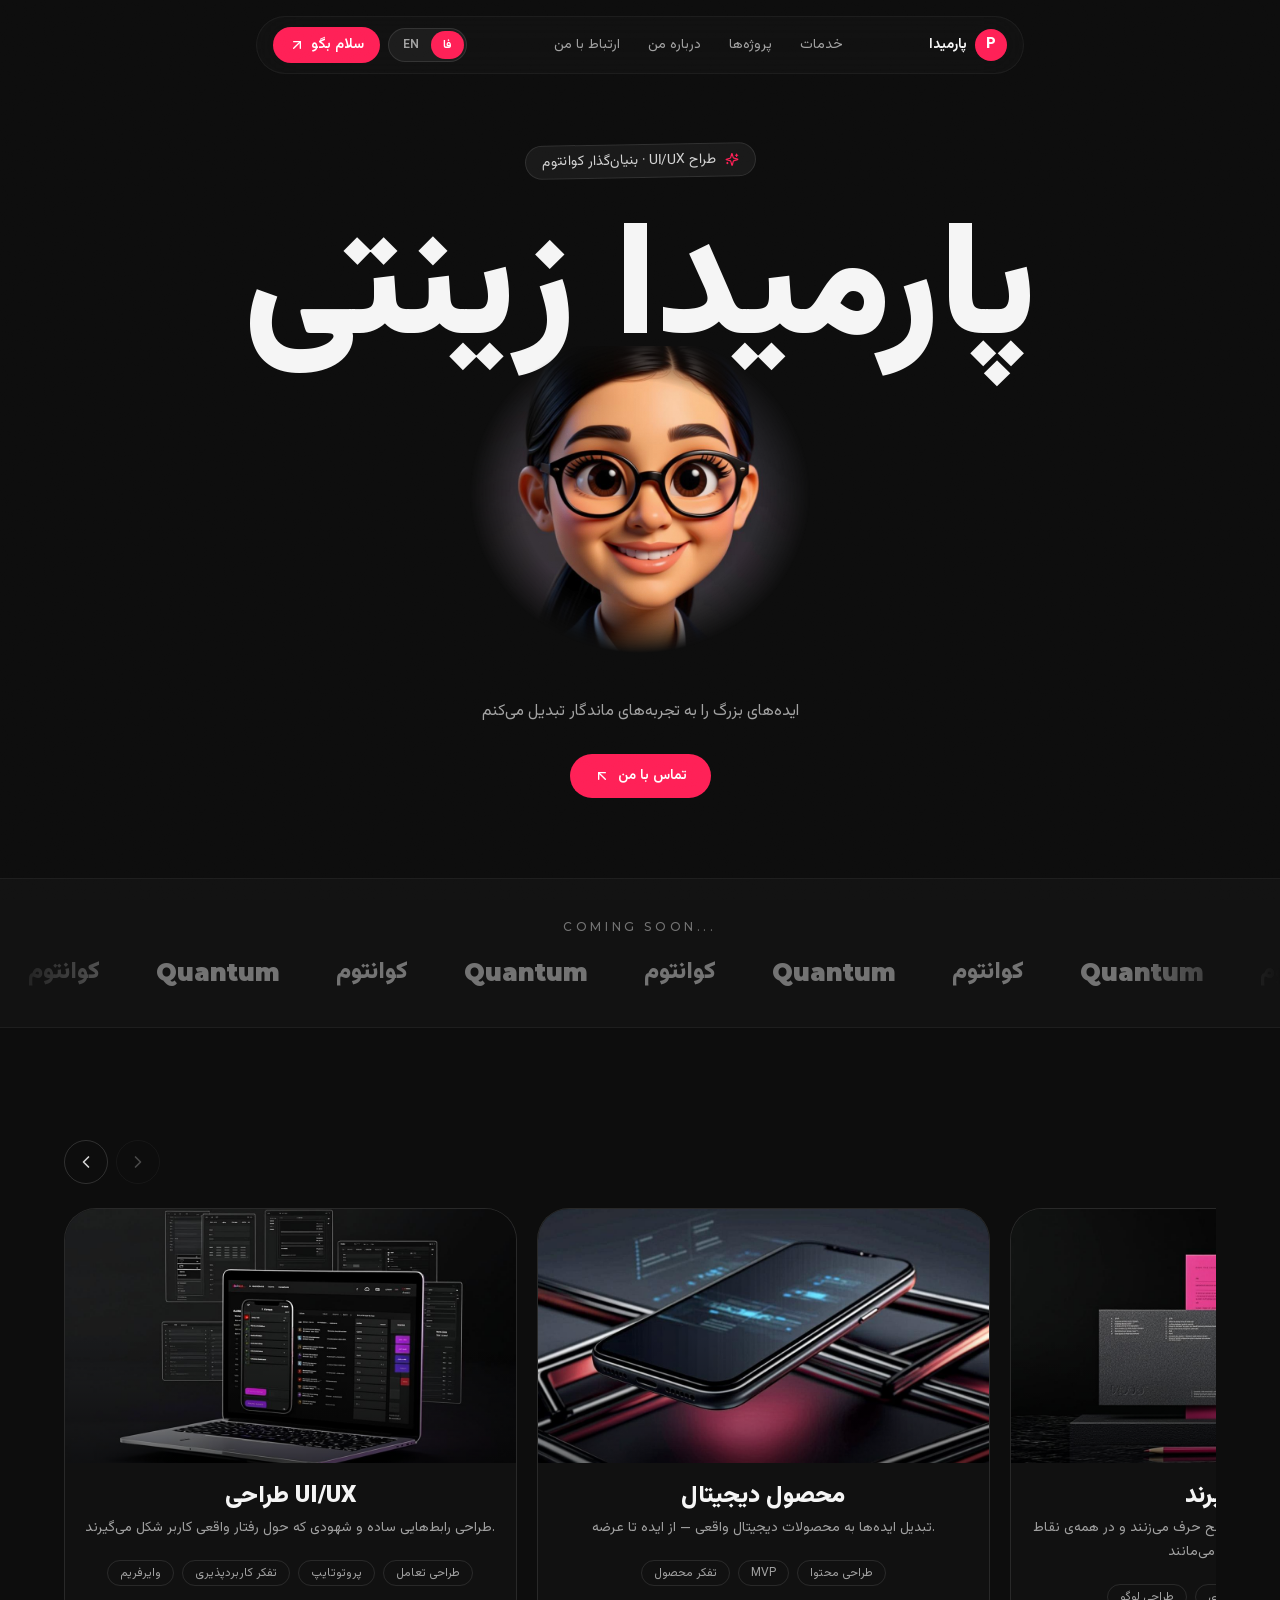
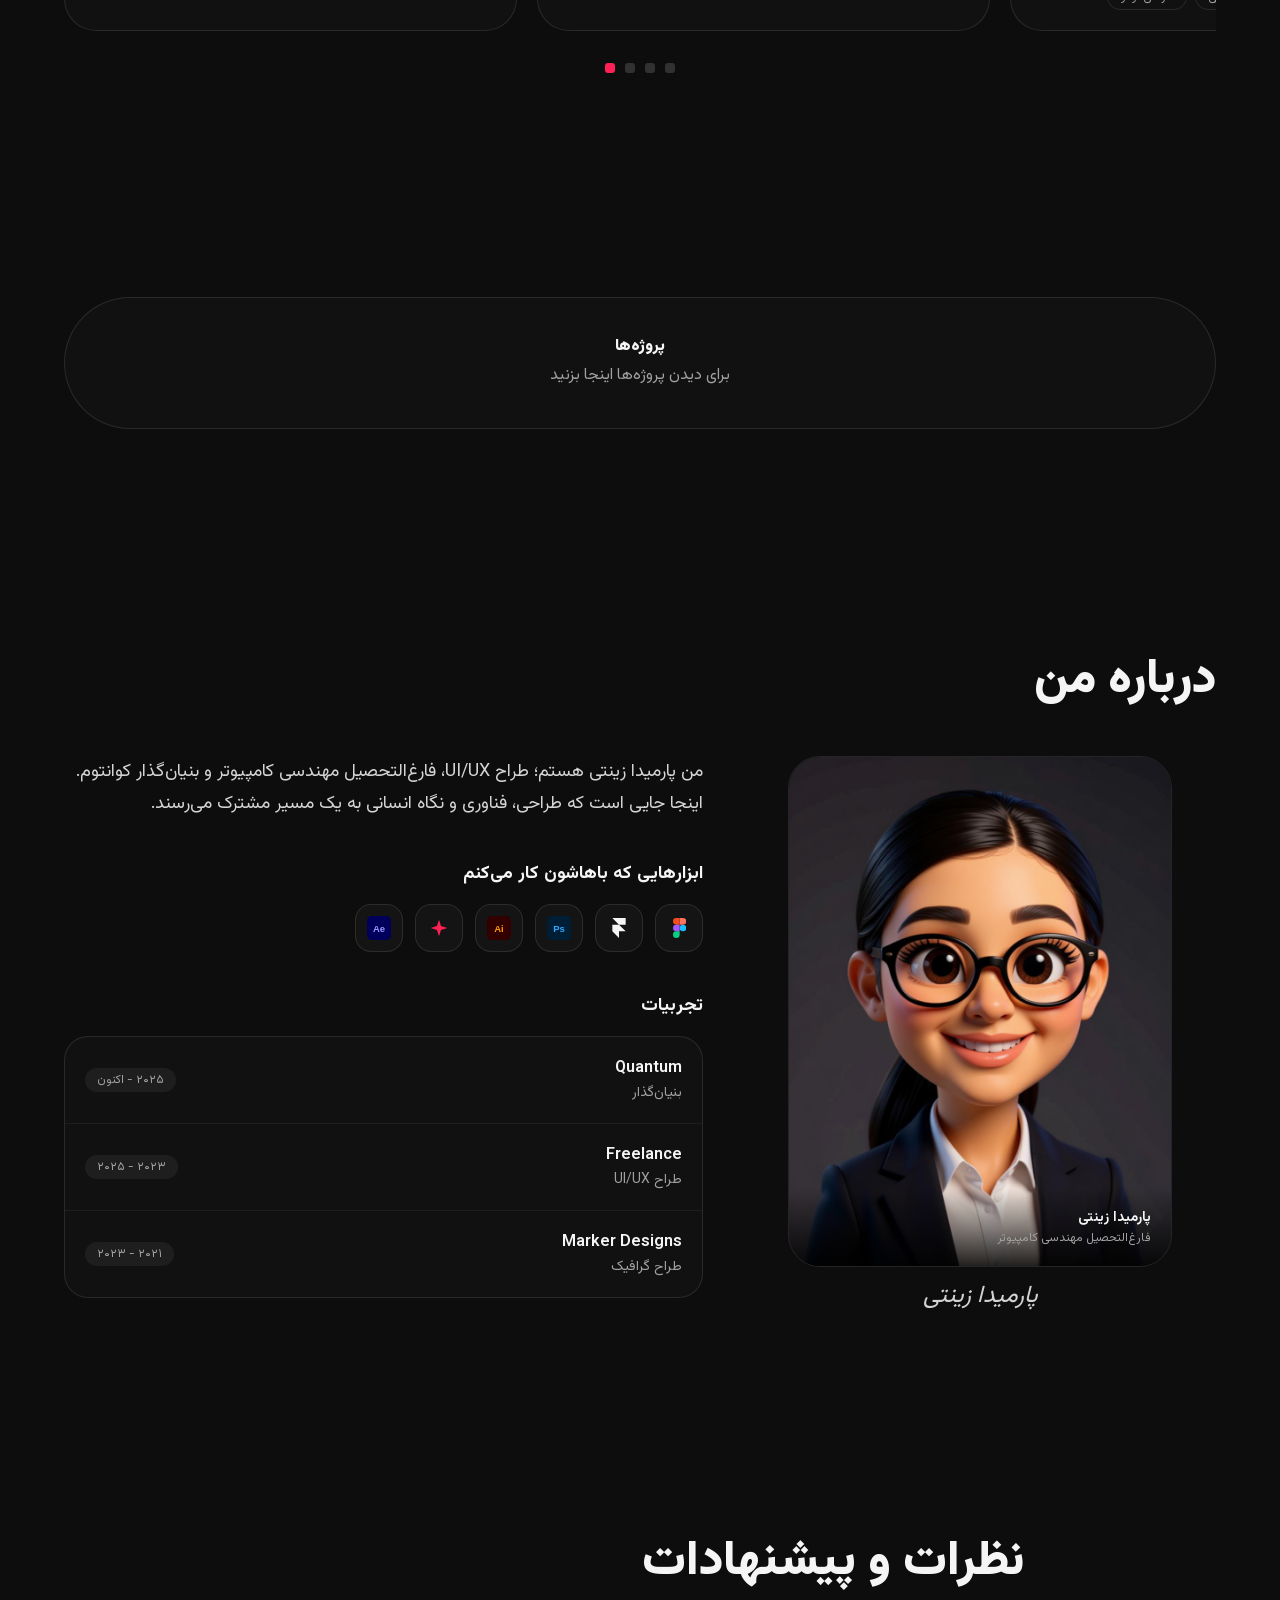
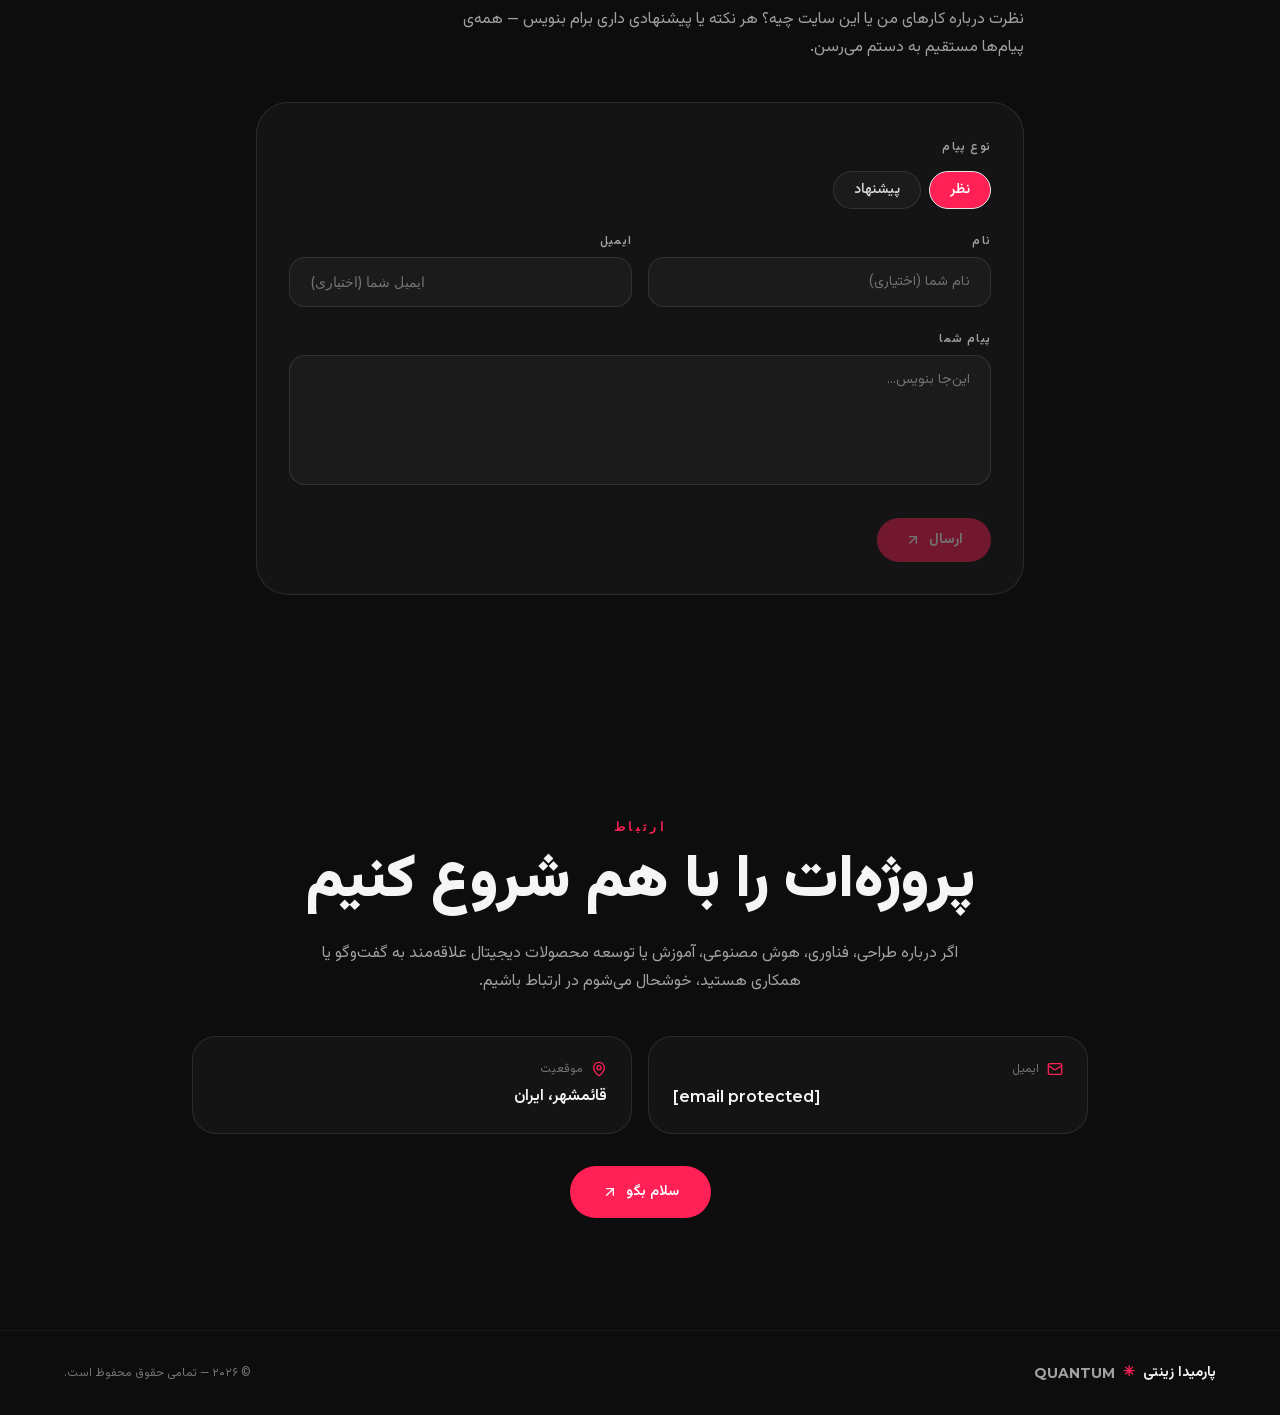
==== commit f5f5779b: "Fix hero button, slider arrows and autoplay" ====
--- a/index.html
+++ b/index.html
@@ -1 +1 @@
-<!DOCTYPE html><html lang="fa" dir="rtl"><head><meta charSet="utf-8"/><meta name="viewport" content="width=device-width, initial-scale=1"/><link rel="preload" as="image" imageSrcSet="./memoji.png 32w, ./memoji.png 48w, ./memoji.png 64w, ./memoji.png 96w, ./memoji.png 128w, ./memoji.png 256w, ./memoji.png 384w, ./memoji.png 640w, ./memoji.png 750w, ./memoji.png 828w, ./memoji.png 1080w, ./memoji.png 1200w, ./memoji.png 1920w, ./memoji.png 2048w, ./memoji.png 3840w" imageSizes="(max-width: 640px) 176px, (max-width: 1024px) 240px, 320px"/><link rel="stylesheet" href="./%5Broot-of-the-server%5D__ac707dea._.css" data-precedence="next_static/chunks/[root-of-the-server]__ac707dea._.css"/><link rel="preload" as="script" fetchPriority="low" href="./%5Bturbopack%5D_browser_dev_hmr-client_hmr-client_ts_956a0d3a._.js"/><script src="./node_modules_next_dist_compiled_react-dom_1e674e59._.js" async=""></script><script src="./node_modules_next_dist_compiled_react-server-dom-turbopack_9212ccad._.js" async=""></script><script src="./node_modules_next_dist_compiled_next-devtools_index_1dd7fb59.js" async=""></script><script src="./node_modules_next_dist_compiled_a0e4c7b4._.js" async=""></script><script src="./node_modules_next_dist_client_17643121._.js" async=""></script><script src="./node_modules_next_dist_f3530cac._.js" async=""></script><script src="./node_modules_%40swc_helpers_cjs_d80fb378._.js" async=""></script><script src="./_a0ff3932._.js" async=""></script><script src="./turbopack-_23a915ee._.js" async=""></script><script src="./node_modules_next_dist_be32b49c._.js" async=""></script><script src="./node_modules_next_dist_client_components_builtin_global-error_1cf6b850.js" async=""></script><script src="./node_modules_394613a2._.js" async=""></script><script src="./src_2bc135c0._.js" async=""></script><script src="./src_app_layout_tsx_1cf6b850._.js" async=""></script><script src="./src_d0afddc6._.js" async=""></script><script src="./node_modules_d1849f85._.js" async=""></script><script src="./src_app_page_tsx_0d22056a._.js" async=""></script><meta name="next-size-adjust" content=""/><meta name="theme-color" content="#0d0d0d"/><meta name="color-scheme" content="dark"/><title>پارمیدا زینتی | طراح UI/UX و بنیان‌گذار Quantum</title><meta name="description" content="وب‌سایت رسمی پارمیدا زینتی؛ طراح UI/UX، فارغ‌التحصیل مهندسی کامپیوتر و بنیان‌گذار Quantum از قائمشهر ایران — جایی که طراحی، فناوری و نگاه انسانی به یک مسیر مشترک می‌رسند."/><meta name="application-name" content="Parmida Zinati — Portfolio"/><meta name="author" content="Parmida Zinati"/><meta name="keywords" content="پارمیدا زینتی,Parmida Zinati,طراح UI/UX,UI/UX Designer,کوانتوم,Quantum,طراحی رابط کاربری,هویت برند,قائمشهر,portfolio"/><meta name="creator" content="Parmida Zinati"/><meta name="robots" content="index, follow"/><link rel="canonical" href="https://parmidazinati.github.io"/><meta property="og:title" content="پارمیدا زینتی | طراح UI/UX و بنیان‌گذار Quantum"/><meta property="og:description" content="وب‌سایت رسمی پارمیدا زینتی؛ طراح UI/UX، فارغ‌التحصیل مهندسی کامپیوتر و بنیان‌گذار Quantum از قائمشهر ایران — جایی که طراحی، فناوری و نگاه انسانی به یک مسیر مشترک می‌رسند."/><meta property="og:url" content="https://parmidazinati.github.io"/><meta property="og:site_name" content="Parmida Zinati"/><meta property="og:locale" content="fa_IR"/><meta property="og:image" content="https://parmidazinati.github.io/og-image.png"/><meta property="og:image:width" content="1200"/><meta property="og:image:height" content="630"/><meta property="og:image:alt" content="Parmida Zinati — UI/UX Designer"/><meta property="og:locale:alternate" content="en_US"/><meta property="og:type" content="website"/><meta name="twitter:card" content="summary_large_image"/><meta name="twitter:title" content="پارمیدا زینتی | طراح UI/UX و بنیان‌گذار Quantum"/><meta name="twitter:description" content="وب‌سایت رسمی پارمیدا زینتی؛ طراح UI/UX، فارغ‌التحصیل مهندسی کامپیوتر و بنیان‌گذار Quantum از قائمشهر ایران — جایی که طراحی، فناوری و نگاه انسانی به یک مسیر مشترک می‌رسند."/><meta name="twitter:image" content="https://parmidazinati.github.io/og-image.png"/><link rel="icon" href="./icon.svg"/><script src="./node_modules_next_dist_build_polyfills_polyfill-nomodule.js" noModule=""></script></head><body class="inter_fe8b9d92-module__LINzvG__variable montserrat_1c7cfbac-module__KHLIpa__variable vazirmatn_e8bde4d7-module__UQPStW__variable antialiased bg-[#0d0d0d] text-neutral-100"><div hidden=""><!--$--><!--/$--></div><div class="flex min-h-screen flex-col overflow-x-clip bg-[#0d0d0d]"><header class="fixed inset-x-0 top-4 z-50 flex flex-col items-center px-3"><div class="w-full max-w-3xl rounded-full border px-4 py-2.5 backdrop-blur-xl transition-all duration-300 border-white/5 bg-[#141414]/60"><nav class="flex items-center justify-between gap-2"><a href="#top" class="flex items-center gap-2 whitespace-nowrap"><span class="font-display flex h-8 w-8 items-center justify-center rounded-full bg-brand text-sm font-black text-white">P</span><span class="hidden text-sm font-bold sm:block">پارمیدا</span></a><ul class="hidden items-center gap-1 md:flex"><li><a href="#services" class="rounded-full px-3 py-2 text-sm text-neutral-400 transition-colors hover:bg-white/5 hover:text-white">خدمات</a></li><li><a href="#project" class="rounded-full px-3 py-2 text-sm text-neutral-400 transition-colors hover:bg-white/5 hover:text-white">پروژه‌ها</a></li><li><a href="#about" class="rounded-full px-3 py-2 text-sm text-neutral-400 transition-colors hover:bg-white/5 hover:text-white">درباره من</a></li><li><a href="#contact" class="rounded-full px-3 py-2 text-sm text-neutral-400 transition-colors hover:bg-white/5 hover:text-white">ارتباط با من</a></li></ul><div class="flex items-center gap-2"><div role="group" aria-label="Language / زبان" class="flex items-center rounded-full border border-white/10 bg-white/5 p-0.5 text-xs font-semibold"><button type="button" aria-pressed="true" class="rounded-full px-3 py-1.5 transition-colors bg-brand text-white">فا</button><button type="button" aria-pressed="false" class="rounded-full px-3 py-1.5 transition-colors text-neutral-400 hover:text-white">EN</button></div><a href="#contact" class="hidden items-center gap-1.5 rounded-full bg-brand px-4 py-2 text-sm font-semibold text-white transition-transform hover:scale-[1.04] active:scale-95 sm:flex">سلام بگو<svg xmlns="http://www.w3.org/2000/svg" width="24" height="24" viewBox="0 0 24 24" fill="none" stroke="currentColor" stroke-width="2" stroke-linecap="round" stroke-linejoin="round" class="lucide lucide-arrow-up-right h-4 w-4" aria-hidden="true"><path d="M7 7h10v10"></path><path d="M7 17 17 7"></path></svg></a><button type="button" aria-expanded="false" aria-label="Menu" class="flex h-9 w-9 items-center justify-center rounded-full border border-white/10 text-neutral-300 md:hidden"><svg xmlns="http://www.w3.org/2000/svg" width="24" height="24" viewBox="0 0 24 24" fill="none" stroke="currentColor" stroke-width="2" stroke-linecap="round" stroke-linejoin="round" class="lucide lucide-menu h-4 w-4" aria-hidden="true"><path d="M4 12h16"></path><path d="M4 18h16"></path><path d="M4 6h16"></path></svg></button></div></nav></div><div id="mobile-menu" class="mt-2 hidden w-full max-w-3xl rounded-3xl border border-white/10 bg-[#141414]/95 p-3 backdrop-blur-xl md:hidden"><a href="#services" class="block rounded-2xl px-4 py-3 text-sm text-neutral-300 hover:bg-white/5 hover:text-white">خدمات</a><a href="#project" class="block rounded-2xl px-4 py-3 text-sm text-neutral-300 hover:bg-white/5 hover:text-white">پروژه‌ها</a><a href="#about" class="block rounded-2xl px-4 py-3 text-sm text-neutral-300 hover:bg-white/5 hover:text-white">درباره من</a><a href="#contact" class="block rounded-2xl px-4 py-3 text-sm text-neutral-300 hover:bg-white/5 hover:text-white">ارتباط با من</a></div></header><main class="flex-1"><section id="top" class="relative overflow-x-clip px-4 pb-14 pt-32 sm:pt-36 md:pb-20"><div class="mx-auto max-w-6xl text-center"><div style="transition-delay:0ms" class="reveal "><span class="inline-flex max-w-full -rotate-1 items-center gap-2 rounded-full border border-white/10 bg-white/5 px-4 py-1.5 text-center text-xs text-neutral-300 sm:text-sm"><svg xmlns="http://www.w3.org/2000/svg" width="24" height="24" viewBox="0 0 24 24" fill="none" stroke="currentColor" stroke-width="2" stroke-linecap="round" stroke-linejoin="round" class="lucide lucide-sparkles h-3.5 w-3.5 shrink-0 text-brand" aria-hidden="true"><path d="M9.937 15.5A2 2 0 0 0 8.5 14.063l-6.135-1.582a.5.5 0 0 1 0-.962L8.5 9.936A2 2 0 0 0 9.937 8.5l1.582-6.135a.5.5 0 0 1 .963 0L14.063 8.5A2 2 0 0 0 15.5 9.937l6.135 1.581a.5.5 0 0 1 0 .964L15.5 14.063a2 2 0 0 0-1.437 1.437l-1.582 6.135a.5.5 0 0 1-.963 0z"></path><path d="M20 3v4"></path><path d="M22 5h-4"></path><path d="M4 17v2"></path><path d="M5 18H3"></path></svg><span class="min-w-0 text-balance">طراح UI/UX · بنیان‌گذار کوانتوم</span></span></div><div style="transition-delay:100ms" class="reveal "><h1 class="font-display mt-6 text-[clamp(3rem,12.5vw,10rem)] font-black leading-[0.95] tracking-tight"><span class="block">پارمیدا زینتی</span></h1></div><div style="transition-delay:200ms" class="reveal "><div class="relative mx-auto -mt-4 h-44 w-44 sm:-mt-6 sm:h-60 sm:w-60 lg:h-80 lg:w-80"><div aria-hidden="true" class="bg-brand/25 absolute -inset-8 rounded-full blur-3xl"></div><img alt="پارمیدا زینتی" width="576" height="768" decoding="async" data-nimg="1" class="animate-floaty h-full w-full scale-110 object-cover object-center [mask-image:radial-gradient(ellipse_62%_58%_at_50%_42%,black_55%,transparent_78%)]" style="color:transparent" sizes="(max-width: 640px) 176px, (max-width: 1024px) 240px, 320px" srcSet="./memoji.png 32w, ./memoji.png 48w, ./memoji.png 64w, ./memoji.png 96w, ./memoji.png 128w, ./memoji.png 256w, ./memoji.png 384w, ./memoji.png 640w, ./memoji.png 750w, ./memoji.png 828w, ./memoji.png 1080w, ./memoji.png 1200w, ./memoji.png 1920w, ./memoji.png 2048w, ./memoji.png 3840w" src="./memoji.png"/></div></div><div style="transition-delay:250ms" class="reveal "><p class="mx-auto mt-2 max-w-xl text-sm leading-7 text-neutral-400 sm:text-base sm:mt-4">ایده‌های بزرگ را به تجربه‌های ماندگار تبدیل می‌کنم</p></div><div style="transition-delay:300ms" class="reveal "><div class="mt-7 flex flex-wrap items-center justify-center gap-3"><a href="#contact" class="flex items-center gap-2 rounded-full bg-brand px-6 py-3 text-sm font-semibold text-white transition-transform hover:scale-[1.04] active:scale-95">درخواست تماس با من<svg xmlns="http://www.w3.org/2000/svg" width="24" height="24" viewBox="0 0 24 24" fill="none" stroke="currentColor" stroke-width="2" stroke-linecap="round" stroke-linejoin="round" class="lucide lucide-arrow-up-right h-4 w-4" aria-hidden="true"><path d="M7 7h10v10"></path><path d="M7 17 17 7"></path></svg></a></div></div></div></section><section class="border-y border-white/5 bg-white/[0.02] py-10"><p dir="ltr" class="font-latin mb-6 text-center text-xs uppercase tracking-[0.3em] text-neutral-500">coming soon...</p><div dir="ltr" class="marquee-mask relative overflow-hidden"><div class="animate-marquee flex w-max items-center gap-14 px-7"><span class="font-display whitespace-nowrap text-xl text-neutral-500 transition-colors hover:text-white sm:text-2xl font-fa font-black">کوانتوم</span><span class="font-display whitespace-nowrap text-xl text-neutral-500 transition-colors hover:text-white sm:text-2xl font-latin font-black tracking-tight">Quantum</span><span class="font-display whitespace-nowrap text-xl text-neutral-500 transition-colors hover:text-white sm:text-2xl font-fa font-black">کوانتوم</span><span class="font-display whitespace-nowrap text-xl text-neutral-500 transition-colors hover:text-white sm:text-2xl font-latin font-black tracking-tight">Quantum</span><span class="font-display whitespace-nowrap text-xl text-neutral-500 transition-colors hover:text-white sm:text-2xl font-fa font-black">کوانتوم</span><span class="font-display whitespace-nowrap text-xl text-neutral-500 transition-colors hover:text-white sm:text-2xl font-latin font-black tracking-tight">Quantum</span><span class="font-display whitespace-nowrap text-xl text-neutral-500 transition-colors hover:text-white sm:text-2xl font-fa font-black">کوانتوم</span><span class="font-display whitespace-nowrap text-xl text-neutral-500 transition-colors hover:text-white sm:text-2xl font-latin font-black tracking-tight">Quantum</span><span class="font-display whitespace-nowrap text-xl text-neutral-500 transition-colors hover:text-white sm:text-2xl font-fa font-black">کوانتوم</span><span class="font-display whitespace-nowrap text-xl text-neutral-500 transition-colors hover:text-white sm:text-2xl font-latin font-black tracking-tight">Quantum</span><span class="font-display whitespace-nowrap text-xl text-neutral-500 transition-colors hover:text-white sm:text-2xl font-fa font-black">کوانتوم</span><span class="font-display whitespace-nowrap text-xl text-neutral-500 transition-colors hover:text-white sm:text-2xl font-latin font-black tracking-tight">Quantum</span></div></div></section><section id="services" class="scroll-mt-24 px-4 py-20 md:py-28"><div class="mx-auto max-w-6xl"><div><div style="transition-delay:0ms" class="reveal "><div class="mb-6 flex items-center justify-end gap-2"><button type="button" disabled="" aria-label="Previous slide" class="flex h-11 w-11 items-center justify-center rounded-full border border-white/15 text-neutral-300 transition-colors hover:border-brand hover:text-white disabled:cursor-not-allowed disabled:opacity-30 disabled:hover:border-white/15 disabled:hover:text-neutral-300"><svg xmlns="http://www.w3.org/2000/svg" width="24" height="24" viewBox="0 0 24 24" fill="none" stroke="currentColor" stroke-width="2" stroke-linecap="round" stroke-linejoin="round" class="lucide lucide-chevron-left h-5 w-5" aria-hidden="true"><path d="m15 18-6-6 6-6"></path></svg></button><button type="button" aria-label="Next slide" class="flex h-11 w-11 items-center justify-center rounded-full border border-white/15 text-neutral-300 transition-colors hover:border-brand hover:text-white disabled:cursor-not-allowed disabled:opacity-30 disabled:hover:border-white/15 disabled:hover:text-neutral-300"><svg xmlns="http://www.w3.org/2000/svg" width="24" height="24" viewBox="0 0 24 24" fill="none" stroke="currentColor" stroke-width="2" stroke-linecap="round" stroke-linejoin="round" class="lucide lucide-chevron-right h-5 w-5" aria-hidden="true"><path d="m9 18 6-6-6-6"></path></svg></button></div></div><div style="transition-delay:100ms" class="reveal "><div dir="ltr" class="flex snap-x snap-mandatory gap-5 overflow-x-auto [scrollbar-width:none] [&amp;::-webkit-scrollbar]:hidden"><div class="w-[72%] shrink-0 snap-start sm:w-[calc(50%-10px)] lg:w-[calc(40%-8px)]"><article class="group relative h-full overflow-hidden rounded-[2rem] border border-white/10 bg-white/[0.02]"><div class="relative aspect-[16/9] overflow-hidden"><img alt="طراحی UI/UX" loading="lazy" decoding="async" data-nimg="fill" class="object-cover transition-transform duration-700 group-hover:scale-105" style="position:absolute;height:100%;width:100%;left:0;top:0;right:0;bottom:0;color:transparent" sizes="(max-width: 640px) 72vw, 40vw" srcSet="./service-uiux.png 256w, ./service-uiux.png 384w, ./service-uiux.png 640w, ./service-uiux.png 750w, ./service-uiux.png 828w, ./service-uiux.png 1080w, ./service-uiux.png 1200w, ./service-uiux.png 1920w, ./service-uiux.png 2048w, ./service-uiux.png 3840w" src="./service-uiux.png"/><div class="absolute inset-0 bg-gradient-to-t from-black/70 via-transparent to-transparent opacity-80"></div></div><div class="p-4 text-center sm:p-5"><h3 class="font-display text-xl font-black sm:text-2xl">طراحی UI/UX</h3><p class="mt-1.5 text-sm leading-6 text-neutral-400">طراحی رابط‌هایی ساده و شهودی که حول رفتار واقعی کاربر شکل می‌گیرند.</p></div><ul class="flex flex-wrap justify-center gap-2 px-4 pb-4 sm:px-5 sm:pb-5"><li class="rounded-full border border-white/10 px-3 py-1 text-xs text-neutral-400">وایرفریم</li><li class="rounded-full border border-white/10 px-3 py-1 text-xs text-neutral-400">تفکر کاربردپذیری</li><li class="rounded-full border border-white/10 px-3 py-1 text-xs text-neutral-400">پروتوتایپ</li><li class="rounded-full border border-white/10 px-3 py-1 text-xs text-neutral-400">طراحی تعامل</li></ul></article></div><div class="w-[72%] shrink-0 snap-start sm:w-[calc(50%-10px)] lg:w-[calc(40%-8px)]"><article class="group relative h-full overflow-hidden rounded-[2rem] border border-white/10 bg-white/[0.02]"><div class="relative aspect-[16/9] overflow-hidden"><img alt="محصول دیجیتال" loading="lazy" decoding="async" data-nimg="fill" class="object-cover transition-transform duration-700 group-hover:scale-105" style="position:absolute;height:100%;width:100%;left:0;top:0;right:0;bottom:0;color:transparent" sizes="(max-width: 640px) 72vw, 40vw" srcSet="./service-product.png 256w, ./service-product.png 384w, ./service-product.png 640w, ./service-product.png 750w, ./service-product.png 828w, ./service-product.png 1080w, ./service-product.png 1200w, ./service-product.png 1920w, ./service-product.png 2048w, ./service-product.png 3840w" src="./service-product.png"/><div class="absolute inset-0 bg-gradient-to-t from-black/70 via-transparent to-transparent opacity-80"></div></div><div class="p-4 text-center sm:p-5"><h3 class="font-display text-xl font-black sm:text-2xl">محصول دیجیتال</h3><p class="mt-1.5 text-sm leading-6 text-neutral-400">تبدیل ایده‌ها به محصولات دیجیتال واقعی — از ایده تا عرضه.</p></div><ul class="flex flex-wrap justify-center gap-2 px-4 pb-4 sm:px-5 sm:pb-5"><li class="rounded-full border border-white/10 px-3 py-1 text-xs text-neutral-400">تفکر محصول</li><li class="rounded-full border border-white/10 px-3 py-1 text-xs text-neutral-400">MVP</li><li class="rounded-full border border-white/10 px-3 py-1 text-xs text-neutral-400">طراحی محتوا</li></ul></article></div><div class="w-[72%] shrink-0 snap-start sm:w-[calc(50%-10px)] lg:w-[calc(40%-8px)]"><article class="group relative h-full overflow-hidden rounded-[2rem] border border-white/10 bg-white/[0.02]"><div class="relative aspect-[16/9] overflow-hidden"><img alt="هویت برند" loading="lazy" decoding="async" data-nimg="fill" class="object-cover transition-transform duration-700 group-hover:scale-105" style="position:absolute;height:100%;width:100%;left:0;top:0;right:0;bottom:0;color:transparent" sizes="(max-width: 640px) 72vw, 40vw" srcSet="./service-brand.png 256w, ./service-brand.png 384w, ./service-brand.png 640w, ./service-brand.png 750w, ./service-brand.png 828w, ./service-brand.png 1080w, ./service-brand.png 1200w, ./service-brand.png 1920w, ./service-brand.png 2048w, ./service-brand.png 3840w" src="./service-brand.png"/><div class="absolute inset-0 bg-gradient-to-t from-black/70 via-transparent to-transparent opacity-80"></div></div><div class="p-4 text-center sm:p-5"><h3 class="font-display text-xl font-black sm:text-2xl">هویت برند</h3><p class="mt-1.5 text-sm leading-6 text-neutral-400">خلق سیستم‌های بصری قدرتمند که واضح حرف می‌زنند و در همه‌ی نقاط تماس یکدست می‌مانند.</p></div><ul class="flex flex-wrap justify-center gap-2 px-4 pb-4 sm:px-5 sm:pb-5"><li class="rounded-full border border-white/10 px-3 py-1 text-xs text-neutral-400">طراحی لوگو</li><li class="rounded-full border border-white/10 px-3 py-1 text-xs text-neutral-400">سیستم بصری</li><li class="rounded-full border border-white/10 px-3 py-1 text-xs text-neutral-400">گایدلاین</li></ul></article></div><div class="w-[72%] shrink-0 snap-start sm:w-[calc(50%-10px)] lg:w-[calc(40%-8px)]"><article class="group relative h-full overflow-hidden rounded-[2rem] border border-white/10 bg-white/[0.02]"><div class="relative aspect-[16/9] overflow-hidden"><img alt="طراحی دیجیتال" loading="lazy" decoding="async" data-nimg="fill" class="object-cover transition-transform duration-700 group-hover:scale-105" style="position:absolute;height:100%;width:100%;left:0;top:0;right:0;bottom:0;color:transparent" sizes="(max-width: 640px) 72vw, 40vw" srcSet="./service-digital-v2.png 256w, ./service-digital-v2.png 384w, ./service-digital-v2.png 640w, ./service-digital-v2.png 750w, ./service-digital-v2.png 828w, ./service-digital-v2.png 1080w, ./service-digital-v2.png 1200w, ./service-digital-v2.png 1920w, ./service-digital-v2.png 2048w, ./service-digital-v2.png 3840w" src="./service-digital-v2.png"/><div class="absolute inset-0 bg-gradient-to-t from-black/70 via-transparent to-transparent opacity-80"></div></div><div class="p-4 text-center sm:p-5"><h3 class="font-display text-xl font-black sm:text-2xl">طراحی دیجیتال</h3><p class="mt-1.5 text-sm leading-6 text-neutral-400">خلق ویژوال‌هایی که توجه را جلب می‌کنند و در پلتفرم‌های دیجیتال واضح پیام می‌رسانند.</p></div><ul class="flex flex-wrap justify-center gap-2 px-4 pb-4 sm:px-5 sm:pb-5"><li class="rounded-full border border-white/10 px-3 py-1 text-xs text-neutral-400">پست شبکه‌های اجتماعی</li><li class="rounded-full border border-white/10 px-3 py-1 text-xs text-neutral-400">کریتیو تبلیغات</li><li class="rounded-full border border-white/10 px-3 py-1 text-xs text-neutral-400">ویژوال کمپین</li></ul></article></div></div><div dir="ltr" class="mt-8 flex items-center justify-center gap-2.5"><button type="button" aria-label="Slide 1" aria-current="true" class="h-2.5 w-2.5 rounded-[3px] transition-colors bg-brand"></button><button type="button" aria-label="Slide 2" aria-current="false" class="h-2.5 w-2.5 rounded-[3px] transition-colors bg-white/15 hover:bg-white/35"></button><button type="button" aria-label="Slide 3" aria-current="false" class="h-2.5 w-2.5 rounded-[3px] transition-colors bg-white/15 hover:bg-white/35"></button><button type="button" aria-label="Slide 4" aria-current="false" class="h-2.5 w-2.5 rounded-[3px] transition-colors bg-white/15 hover:bg-white/35"></button></div></div></div></div></section><section id="project" class="scroll-mt-24 px-4 py-20 md:py-28"><div class="mx-auto max-w-6xl"><a href="./project.html" class="block rounded-full border border-white/10 bg-white/[0.02] px-6 py-10 text-center transition-colors hover:bg-white/5"><span class="font-display block text-3xl font-black sm:text-4xl">پروژه‌ها</span><span class="mt-2 block text-sm leading-6 text-neutral-400 sm:text-base">برای دیدن پروژه‌ها اینجا بزنید</span></a></div></section><section id="about" class="scroll-mt-24 px-4 py-20 md:py-28"><div class="mx-auto max-w-6xl"><div style="transition-delay:0ms" class="reveal "><h2 class="font-display text-4xl font-black sm:text-5xl">درباره من</h2></div><div class="mt-12 grid items-start gap-10 lg:grid-cols-[0.85fr_1.15fr]"><div style="transition-delay:0ms" class="reveal relative mx-auto w-full max-w-sm lg:sticky lg:top-28"><div aria-hidden="true" class="bg-brand/20 absolute -inset-5 rounded-[3rem] blur-3xl"></div><div class="relative overflow-hidden rounded-[2rem] border border-white/10"><img alt="پارمیدا زینتی" loading="lazy" width="576" height="768" decoding="async" data-nimg="1" class="h-auto w-full object-cover" style="color:transparent" srcSet="./memoji.png 1x, ./memoji.png 2x" src="./memoji.png"/><div class="absolute inset-x-0 bottom-0 bg-gradient-to-t from-black/85 to-transparent p-5"><p class="text-sm font-bold">پارمیدا زینتی</p><p class="mt-0.5 text-xs text-neutral-400">فارغ‌التحصیل مهندسی کامپیوتر</p></div></div><p class="font-display mt-4 text-center text-2xl italic text-neutral-300">پارمیدا زینتی</p></div><div><div style="transition-delay:100ms" class="reveal "><p class="text-base leading-8 text-neutral-300 sm:text-lg">من پارمیدا زینتی هستم؛ طراح UI/UX، فارغ‌التحصیل مهندسی کامپیوتر و بنیان‌گذار کوانتوم. اینجا جایی است که طراحی، فناوری و نگاه انسانی به یک مسیر مشترک می‌رسند.</p></div><div style="transition-delay:150ms" class="reveal "><h3 class="mt-10 text-lg font-bold">ابزارهایی که باهاشون کار می‌کنم</h3><ul class="mt-4 flex flex-wrap gap-3"><li aria-label="Figma" class="tool-tile relative flex h-12 w-12 items-center justify-center rounded-2xl border border-white/10 bg-white/[0.03] transition-colors hover:border-brand"><svg viewBox="0 0 38 57" class="h-5 w-auto" aria-hidden="true"><path fill="#1ABCFE" d="M19 28.5a9.5 9.5 0 1 1 19 0 9.5 9.5 0 0 1-19 0z"></path><path fill="#0ACF83" d="M0 47.5A9.5 9.5 0 0 1 9.5 38H19v9.5a9.5 9.5 0 1 1-19 0z"></path><path fill="#FF7262" d="M19 0v19h9.5a9.5 9.5 0 1 0 0-19H19z"></path><path fill="#F24E1E" d="M0 9.5A9.5 9.5 0 0 0 9.5 19H19V0H9.5A9.5 9.5 0 0 0 0 9.5z"></path><path fill="#A259FF" d="M0 28.5A9.5 9.5 0 0 1 9.5 19H19v19H9.5A9.5 9.5 0 0 1 0 28.5z"></path></svg><span role="tooltip" class="font-latin tool-tip pointer-events-none absolute -top-3 left-1/2 z-10 whitespace-nowrap rounded-lg border border-white/10 bg-[#1c1c1c] px-2.5 py-1 text-xs font-semibold text-white shadow-xl">Figma</span></li><li aria-label="Framer" class="tool-tile relative flex h-12 w-12 items-center justify-center rounded-2xl border border-white/10 bg-white/[0.03] transition-colors hover:border-brand"><svg viewBox="0 0 24 24" class="h-5 w-5" fill="currentColor" aria-hidden="true"><path d="M4 0h16v8h-8zm0 8h8l8 8H4zm0 8h8v8z"></path></svg><span role="tooltip" class="font-latin tool-tip pointer-events-none absolute -top-3 left-1/2 z-10 whitespace-nowrap rounded-lg border border-white/10 bg-[#1c1c1c] px-2.5 py-1 text-xs font-semibold text-white shadow-xl">Framer</span></li><li aria-label="Photoshop" class="tool-tile relative flex h-12 w-12 items-center justify-center rounded-2xl border border-white/10 bg-white/[0.03] transition-colors hover:border-brand"><svg viewBox="0 0 24 24" class="h-6 w-6" aria-hidden="true"><rect width="24" height="24" rx="5" fill="#001E36"></rect><text x="12" y="16.4" text-anchor="middle" font-size="9.5" font-weight="bold" fill="#31A8FF" font-family="Arial, Helvetica, sans-serif">Ps</text></svg><span role="tooltip" class="font-latin tool-tip pointer-events-none absolute -top-3 left-1/2 z-10 whitespace-nowrap rounded-lg border border-white/10 bg-[#1c1c1c] px-2.5 py-1 text-xs font-semibold text-white shadow-xl">Photoshop</span></li><li aria-label="Illustrator" class="tool-tile relative flex h-12 w-12 items-center justify-center rounded-2xl border border-white/10 bg-white/[0.03] transition-colors hover:border-brand"><svg viewBox="0 0 24 24" class="h-6 w-6" aria-hidden="true"><rect width="24" height="24" rx="5" fill="#330000"></rect><text x="12" y="16.4" text-anchor="middle" font-size="9.5" font-weight="bold" fill="#FF9A00" font-family="Arial, Helvetica, sans-serif">Ai</text></svg><span role="tooltip" class="font-latin tool-tip pointer-events-none absolute -top-3 left-1/2 z-10 whitespace-nowrap rounded-lg border border-white/10 bg-[#1c1c1c] px-2.5 py-1 text-xs font-semibold text-white shadow-xl">Illustrator</span></li><li aria-label="Generative AI" class="tool-tile relative flex h-12 w-12 items-center justify-center rounded-2xl border border-white/10 bg-white/[0.03] transition-colors hover:border-brand"><svg viewBox="0 0 24 24" class="h-5 w-5" aria-hidden="true"><path d="M12 2l2.4 7.6L22 12l-7.6 2.4L12 22l-2.4-7.6L2 12l7.6-2.4z" fill="#ff2056"></path></svg><span role="tooltip" class="font-latin tool-tip pointer-events-none absolute -top-3 left-1/2 z-10 whitespace-nowrap rounded-lg border border-white/10 bg-[#1c1c1c] px-2.5 py-1 text-xs font-semibold text-white shadow-xl">Generative AI</span></li><li aria-label="After Effects" class="tool-tile relative flex h-12 w-12 items-center justify-center rounded-2xl border border-white/10 bg-white/[0.03] transition-colors hover:border-brand"><svg viewBox="0 0 24 24" class="h-6 w-6" aria-hidden="true"><rect width="24" height="24" rx="5" fill="#00005B"></rect><text x="12" y="16.4" text-anchor="middle" font-size="9.5" font-weight="bold" fill="#9999FF" font-family="Arial, Helvetica, sans-serif">Ae</text></svg><span role="tooltip" class="font-latin tool-tip pointer-events-none absolute -top-3 left-1/2 z-10 whitespace-nowrap rounded-lg border border-white/10 bg-[#1c1c1c] px-2.5 py-1 text-xs font-semibold text-white shadow-xl">After Effects</span></li></ul></div><div style="transition-delay:200ms" class="reveal "><h3 class="mt-10 text-lg font-bold">تجربیات</h3><ul class="mt-4 divide-y divide-white/5 rounded-[1.5rem] border border-white/10 bg-white/[0.02]"><li class="flex flex-wrap items-center justify-between gap-2 p-5"><div class="min-w-0"><p class="font-semibold">Quantum</p><p class="mt-0.5 text-sm text-neutral-400">بنیان‌گذار</p></div><span class="rounded-full bg-white/5 px-3 py-1 text-xs text-neutral-400">۲۰۲۵ - اکنون</span></li><li class="flex flex-wrap items-center justify-between gap-2 p-5"><div class="min-w-0"><p class="font-semibold">Freelance</p><p class="mt-0.5 text-sm text-neutral-400">طراح UI/UX</p></div><span class="rounded-full bg-white/5 px-3 py-1 text-xs text-neutral-400">۲۰۲۳ - ۲۰۲۵</span></li><li class="flex flex-wrap items-center justify-between gap-2 p-5"><div class="min-w-0"><p class="font-semibold">Marker Designs</p><p class="mt-0.5 text-sm text-neutral-400">طراح گرافیک</p></div><span class="rounded-full bg-white/5 px-3 py-1 text-xs text-neutral-400">۲۰۲۱ - ۲۰۲۳</span></li></ul></div></div></div></div></section><section id="feedback" class="scroll-mt-24 px-4 py-20 md:py-28"><div class="mx-auto max-w-3xl"><div style="transition-delay:0ms" class="reveal "><h2 class="font-display text-4xl font-black sm:text-5xl">نظرات و پیشنهادات</h2><p class="mt-4 max-w-xl text-base leading-7 text-neutral-400">نظرت درباره کارهای من یا این سایت چیه؟ هر نکته یا پیشنهادی داری برام بنویس — همه‌ی پیام‌ها مستقیم به دستم می‌رسن.</p></div><div style="transition-delay:100ms" class="reveal "><form class="mt-10 rounded-[2rem] border border-white/10 bg-white/[0.03] p-6 sm:p-8"><div><span class="text-xs font-semibold uppercase tracking-widest text-neutral-400">نوع پیام</span><div class="mt-3 flex gap-2"><button type="button" aria-pressed="true" class="rounded-full border px-5 py-2 text-sm font-semibold transition-colors border-brand bg-brand text-white">نظر</button><button type="button" aria-pressed="false" class="rounded-full border px-5 py-2 text-sm font-semibold transition-colors border-white/10 bg-white/[0.03] text-neutral-300 hover:border-brand/50 hover:text-white">پیشنهاد</button></div></div><div class="mt-6 grid gap-4 sm:grid-cols-2"><label class="block"><span class="mb-2 block text-xs font-semibold uppercase tracking-widest text-neutral-400">نام</span><input type="text" placeholder="نام شما (اختیاری)" class="w-full rounded-2xl border border-white/10 bg-white/[0.03] px-5 py-3.5 text-sm text-white placeholder:text-neutral-500 outline-none transition-colors focus:border-brand" value=""/></label><label class="block"><span class="mb-2 block text-xs font-semibold uppercase tracking-widest text-neutral-400">ایمیل</span><input type="email" dir="ltr" placeholder="ایمیل شما (اختیاری)" class="w-full rounded-2xl border border-white/10 bg-white/[0.03] px-5 py-3.5 text-sm text-white placeholder:text-neutral-500 outline-none transition-colors focus:border-brand font-latin text-left" value=""/></label></div><label class="mt-6 block"><span class="mb-2 block text-xs font-semibold uppercase tracking-widest text-neutral-400">پیام شما</span><textarea required="" rows="5" maxLength="2000" placeholder="این‌جا بنویس…" class="w-full rounded-2xl border border-white/10 bg-white/[0.03] px-5 py-3.5 text-sm text-white placeholder:text-neutral-500 outline-none transition-colors focus:border-brand resize-none"></textarea></label><div class="mt-6 flex flex-wrap items-center justify-between gap-4"><p aria-live="polite" class="text-sm font-medium sr-only">​</p><button type="submit" disabled="" class="inline-flex items-center gap-2 rounded-full bg-brand px-7 py-3 text-sm font-bold text-white transition-all hover:brightness-110 disabled:cursor-not-allowed disabled:opacity-40">ارسال<svg xmlns="http://www.w3.org/2000/svg" width="24" height="24" viewBox="0 0 24 24" fill="none" stroke="currentColor" stroke-width="2" stroke-linecap="round" stroke-linejoin="round" class="lucide lucide-arrow-up-right h-4 w-4" aria-hidden="true"><path d="M7 7h10v10"></path><path d="M7 17 17 7"></path></svg></button></div></form></div></div></section><section id="contact" class="scroll-mt-24 px-4 py-20 md:py-28"><div class="mx-auto max-w-4xl text-center"><div style="transition-delay:0ms" class="reveal "><p class="font-latin text-xs font-semibold uppercase tracking-[0.3em] text-brand">ارتباط</p><h2 class="font-display mt-3 text-4xl font-black sm:text-6xl">پروژه‌ات را با هم شروع کنیم</h2><p class="mx-auto mt-6 max-w-2xl text-sm leading-7 text-neutral-400 sm:text-base">اگر درباره طراحی، فناوری، هوش مصنوعی، آموزش یا توسعه محصولات دیجیتال علاقه‌مند به گفت‌وگو یا همکاری هستید، خوشحال می‌شوم در ارتباط باشیم.</p></div><div style="transition-delay:150ms" class="reveal "><div class="mt-10 grid gap-4 sm:grid-cols-2"><a href="/cdn-cgi/l/email-protection#64140516090d00054a1e0d0a05100d5c5d5756240309050d084a070b09" class="group rounded-[1.5rem] border border-white/10 bg-white/[0.03] p-6 text-start transition-colors hover:border-brand/50"><span class="flex items-center gap-2 text-xs text-neutral-500"><svg xmlns="http://www.w3.org/2000/svg" width="24" height="24" viewBox="0 0 24 24" fill="none" stroke="currentColor" stroke-width="2" stroke-linecap="round" stroke-linejoin="round" class="lucide lucide-mail h-4 w-4 text-brand" aria-hidden="true"><path d="m22 7-8.991 5.727a2 2 0 0 1-2.009 0L2 7"></path><rect x="2" y="4" width="20" height="16" rx="2"></rect></svg>ایمیل</span><span dir="ltr" class="font-latin mt-2 block break-all text-sm font-semibold sm:text-base"><span class="__cf_email__" data-cfemail="364657445b5f5257184c5f5857425f0e0f050476515b575f5a1855595b">[email&#160;protected]</span></span></a><div class="rounded-[1.5rem] border border-white/10 bg-white/[0.03] p-6 text-start"><span class="flex items-center gap-2 text-xs text-neutral-500"><svg xmlns="http://www.w3.org/2000/svg" width="24" height="24" viewBox="0 0 24 24" fill="none" stroke="currentColor" stroke-width="2" stroke-linecap="round" stroke-linejoin="round" class="lucide lucide-map-pin h-4 w-4 text-brand" aria-hidden="true"><path d="M20 10c0 4.993-5.539 10.193-7.399 11.799a1 1 0 0 1-1.202 0C9.539 20.193 4 14.993 4 10a8 8 0 0 1 16 0"></path><circle cx="12" cy="10" r="3"></circle></svg>موقعیت</span><span class="mt-2 block text-sm font-semibold sm:text-base">قائمشهر، ایران</span></div></div><a href="/cdn-cgi/l/email-protection#0e7e6f7c63676a6f207467606f7a6736373d3c4e69636f6762206d6163" class="mt-8 inline-flex items-center gap-2 rounded-full bg-brand px-8 py-4 text-sm font-semibold text-white transition-transform hover:scale-[1.04] active:scale-95">سلام بگو<svg xmlns="http://www.w3.org/2000/svg" width="24" height="24" viewBox="0 0 24 24" fill="none" stroke="currentColor" stroke-width="2" stroke-linecap="round" stroke-linejoin="round" class="lucide lucide-arrow-up-right h-4 w-4" aria-hidden="true"><path d="M7 7h10v10"></path><path d="M7 17 17 7"></path></svg></a></div></div></section></main><footer class="mt-auto border-t border-white/5 px-4 py-8"><div class="mx-auto flex max-w-6xl flex-col items-center justify-between gap-3 text-center sm:flex-row sm:text-start"><p class="flex items-center gap-2 text-sm font-bold">پارمیدا زینتی<span class="text-brand">✳</span><span class="font-latin text-neutral-400">QUANTUM</span></p><p class="text-xs text-neutral-500">© <!-- -->۲۰۲۶<!-- --> —<!-- --> <!-- -->تمامی حقوق محفوظ است.</p></div></footer></div><!--$--><!--/$--><div aria-hidden="true" class="grain-overlay"></div><div role="region" aria-label="Notifications (F8)" tabindex="-1" style="pointer-events:none"><ol tabindex="-1" class="fixed top-0 z-[100] flex max-h-screen w-full flex-col-reverse p-4 sm:bottom-0 sm:right-0 sm:top-auto sm:flex-col md:max-w-[420px]"></ol></div><script data-cfasync="false" src="/cdn-cgi/scripts/5c5dd728/cloudflare-static/email-decode.min.js"></script><script type="application/ld+json">{"@context":"https://schema.org","@type":"Person","name":"Parmida Zinati","alternateName":"پارمیدا زینتی","jobTitle":"UI/UX Designer","email":"parmida.zinati8932@gmail.com","url":"https://parmidazinati.github.io","address":{"@type":"PostalAddress","addressLocality":"Qaemshahr","addressCountry":"IR"},"worksFor":{"@type":"Organization","name":"Quantum"},"knowsAbout":["UI/UX Design","Brand Identity","Digital Product Design"]}</script><script id="_R_">self.__next_r="YJ7JFGHGCvmTtygGHNQJU"</script><script>(self.__next_f=self.__next_f||[]).push([0])</script><script>self.__next_f.push([1,"9:I[\"[project]/node_modules/next/dist/next-devtools/userspace/app/segment-explorer-node.js [app-client] (ecmascript)\",[\"./node_modules_next_dist_be32b49c._.js\",\"./node_modules_next_dist_client_components_builtin_global-error_1cf6b850.js\"],\"SegmentViewNode\"]\nb:\"$Sreact.fragment\"\n1d:I[\"[project]/node_modules/next/dist/client/components/layout-router.js [app-client] (ecmascript)\",[\"./node_modules_next_dist_be32b49c._.js\",\"./node_modules_next_dist_client_components_builtin_global-error_1cf6b850.js\"],\"default\"]\n1f:I[\"[project]/node_modules/next/dist/client/components/render-from-template-context.js [app-client] (ecmascript)\",[\"./node_modules_next_dist_be32b49c._.js\",\"./node_modules_next_dist_client_components_builtin_global-error_1cf6b850.js\"],\"default\"]\n2f:I[\"[project]/src/components/ui/toaster.tsx [app-client] (ecmascript)\",[\"./node_modules_394613a2._.js\",\"./src_2bc135c0._.js\",\"./src_app_layout_tsx_1cf6b850._.js\"],\"Toaster\"]\n34:I[\"[project]/node_modules/next/dist/client/components/client-page.js [app-client] (ecmascript)\",[\"./node_modules_next_dist_be32b49c._.js\",\"./node_modules_next_dist_client_components_builtin_global-error_1cf6b850.js\"],\"ClientPageRoot\"]\n35:I[\"[project]/src/app/page.tsx [app-client] (ecmascript)\",[\"./node_modules_394613a2._.js\",\"./src_2bc135c0._.js\",\"./src_app_layout_tsx_1cf6b850._.js\",\"./src_d0afddc6._.js\",\"./node_modules_d1849f85._.js\",\"./src_app_page_tsx_0d22056a._.js\"],\"default\"]\n3c:I[\"[project]/node_modules/next/dist/lib/framework/boundary-components.js [app-client] (ecmascript)\",[\"./node_modules_next_dist_be32b49c._.js\",\"./node_modules_next_dist_client_components_builtin_global-error_1cf6b850.js\"],\"OutletBoundary\"]\n3e:\"$Sreact.suspense\"\n47:I[\"[project]/node_modules/next/dist/lib/framework/boundary-components.js [app-client] (ecmascript)\",[\"./node_modules_next_dist_be32b49c._.js\",\"./node_modules_next_dist_client_components_builtin_global-error_1cf6b850.js\"],\"ViewportBoundary\"]\n4e:I[\"[project]/node_modules/next/dist/lib/framework/boundary-components.js [app-client] (ecmascript)\",[\"./node_modules_next_dist_be32b49c._.js\",\"./node_modules_next_dist_client_components_builtin_global-error_1cf6b850.js\"],\"MetadataBoundary\"]\n54:I[\"[project]/node_modules/next/dist/client/components/builtin/global-error.js [app-client] (ecmascript)\",[\"./node_modules_next_dist_be32b49c._.js\",\"./node_modules_next_dist_client_components_builtin_global-error_1cf6b850.js\"],\"default\"]\n73:I[\"[project]/node_modules/next/dist/lib/metadata/generate/icon-mark.js [app-client] (ecmascript)\",[\"./node_modules_next_dist_be32b49c._.js\",\"./node_modules_next_dist_client_components_builtin_global-error_1cf6b850.js\"],\"IconMark\"]\n:HL[\"./%5Broot-of-the-server%5D__ac707dea._.css\",\"style\"]\n:HL[\"./83afe278b6a6bb3c-s.p.3a6ba036.woff2\",\"font\",{\"crossOrigin\":\"\",\"type\":\"font/woff2\"}]\n:HL[\"./e8f2fbee2754df70-s.p.9b7a96b4.woff2\",\"font\",{\"crossOrigin\":\"\",\"type\":\"font/woff2\"}]\n:HL[\"./ec8f59eafded4799-s.p.bd0c2d26.woff2\",\"font\",{\"crossOrigin\":\"\",\"type\":\"font/woff2\"}]\n:HL[\"./f1d25eabcf1db66d-s.p.c041a43b.woff2\",\"font\",{\"crossOrigin\":\"\",\"type\":\"font/woff2\"}]\n:N1792658751597.412\n3:\"$EObject.defineProperty(()=\u003e{ctx.componentMod.preloadStyle(fullHref,ctx.renderOpts.crossOrigin,ctx.nonce)},\\\"name\\\",{value:\\\"\\\"})\"\n4:\"$EObject.defineProperty(()=\u003e{ctx.componentMod.preloadFont(href,type,ctx.renderOpts.crossOrigin,ctx.nonce)},\\\"name\\\",{value:\\\"\\\"})\"\n5:\"$EObject.defineProperty(()=\u003e{ctx.componentMod.preloadFont(href,type,ctx.renderOpts.crossOrigin,ctx.nonce)},\\\"name\\\",{value:\\\"\\\"}"])</script><script>self.__next_f.push([1,")\"\n6:\"$EObject.defineProperty(()=\u003e{ctx.componentMod.preloadFont(href,type,ctx.renderOpts.crossOrigin,ctx.nonce)},\\\"name\\\",{value:\\\"\\\"})\"\n7:\"$EObject.defineProperty(()=\u003e{ctx.componentMod.preloadFont(href,type,ctx.renderOpts.crossOrigin,ctx.nonce)},\\\"name\\\",{value:\\\"\\\"})\"\n2:{\"name\":\"Preloads\",\"key\":null,\"env\":\"Server\",\"stack\":[],\"props\":{\"preloadCallbacks\":[\"$3\",\"$4\",\"$5\",\"$6\",\"$7\"]}}\n8:[]\na:[]\nc:[[\"Array.map\",\"\",0,0,0,0,false]]\nd:[[\"Array.map\",\"\",0,0,0,0,false]]\ne:[[\"Array.map\",\"\",0,0,0,0,false]]\nf:[[\"Array.map\",\"\",0,0,0,0,false]]\n12:I[\"[project]/node_modules/next/dist/client/components/layout-router.js [app-client] (ecmascript)\",[\"./node_modules_next_dist_be32b49c._.js\",\"./node_modules_next_dist_client_components_builtin_global-error_1cf6b850.js\"],\"default\"]\n15:I[\"[project]/node_modules/next/dist/client/components/render-from-template-context.js [app-client] (ecmascript)\",[\"./node_modules_next_dist_be32b49c._.js\",\"./node_modules_next_dist_client_components_builtin_global-error_1cf6b850.js\"],\"default\"]\n16:{}\n17:[[\"Promise.all\",\"\",0,0,0,0,true]]\n14:{\"children\":[\"$\",\"$L15\",null,\"$16\",null,\"$17\",1]}\n18:[[\"Promise.all\",\"\",0,0,0,0,true]]\n13:{\"parallelRouterKey\":\"children\",\"error\":\"$undefined\",\"errorStyles\":\"$undefined\",\"errorScripts\":\"$undefined\",\"template\":[\"$\",\"$b\",null,\"$14\",null,\"$18\",0],\"templateStyles\":\"$undefined\",\"templateScripts\":\"$undefined\",\"notFound\":\"$Y\",\"forbidden\":\"$undefined\",\"unauthorized\":\"$undefined\",\"segmentViewBoundaries\":\"$Y\"}\n19:[[\"Promise.all\",\"\",0,0,0,0,true]]\n11:{\"name\":\"RootLayout\",\"key\":null,\"env\":\"Server\",\"stack\":[],\"props\":{\"children\":[\"$\",\"$L12\",null,\"$13\",null,\"$19\",1],\"params\":\"$Y\"}}\n1a:[[\"RootLayout\",\"/home/z/my-project/.next/dev/server/chunks/ssr/[root-of-the-server]__f926fd33._.js\",236,263,235,1,false]]\n1b:[[\"RootLayout\",\"/home/z/my-project/.next/dev/server/chunks/ssr/[root-of-the-server]__f926fd33._.js\",240,270,235,1,false]]\n1c:[[\"Promise.all\",\"\",0,0,0,0,true]]\n1e:[[\"Promise.all\",\"\",0,0,0,0,true]]\n20:[]\n22:{\"name\":\"NotFound\",\"key\":null,\"env\":\"Server\",\"stack\":[],\"props\":{}}\n23:{\"name\":\"HTTPAccessErrorFallback\",\"key\":null,\"env\":\"Server\",\"owner\":\"$22\",\"stack\":[],\"props\":{\"status\":404,\"message\":\"This page could not be found.\"}}\n24:[]\n25:[]\n26:[]\n27:[]\n28:[]\n29:[]\n2a:[]\n2b:[[\"Promise.all\",\"\",0,0,0,0,true]]\n2c:[[\"Promise.all\",\"\",0,0,0,0,true]]\n2d:[[\"RootLayout\",\"/home/z/my-project/.next/dev/server/chunks/ssr/[root-of-the-server]__f926fd33._.js\",244,268,235,1,false]]\n2e:[[\"RootLayout\",\"/home/z/my-project/.next/dev/server/chunks/ssr/[root-of-the-server]__f926fd33._.js\",252,268,235,1,false]]\n30:[[\"RootLayout\",\"/home/z/my-project/.next/dev/server/chunks/ssr/[root-of-the-server]__f926fd33._.js\",257,268,235,1,false]]\n31:[[\"Promise.all\",\"\",0,0,0,0,true]]\n32:[[\"Promise.all\",\"\",0,0,0,0,true]]\n33:[[\"Promise.all\",\"\",0,0,0,0,true]]\n36:[[\"Array.map\",\"\",0,0,0,0,false],[\"Array.map\",\"\",0,0,0,0,false]]\n37:[[\"Array.map\",\"\",0,0,0,0,false],[\"Array.map\",\"\",0,0,0,0,false]]\n38:[[\"Array.map\",\"\",0,0,0,0,false],[\"Array.map\",\"\",0,0,0,0,false]]\n3a:{\"name\":\"Next.MetadataOutlet\",\"key\":null,\"env\":\"Server\",\"stack\":[[\"Promise.all\",\"\",0,0,0,0,true]],\"props\":{}}\n3b:[]\n3d:[]\n40:[]\n"])</script><script>self.__next_f.push([1,"43:\"$EObject.defineProperty(function(type,config,children){for(var propName,i=2;i\u003carguments.length;i++)validateChildKeys(arguments[i]);i={};var key=null;if(null!=config)for(propName in didWarnAboutOldJSXRuntime||!(\\\"__self\\\"in config)||\\\"key\\\"in config||(didWarnAboutOldJSXRuntime=!0,console.warn(\\\"Your app (or one of its dependencies) is using an outdated JSX transform. Update to the modern JSX transform for faster performance: https://react.dev/link/new-jsx-transform\\\")),hasValidKey(config)\u0026\u0026(checkKeyStringCoercion(config.key),key=\\\"\\\"+config.key),config)hasOwnProperty.call(config,propName)\u0026\u0026\\\"key\\\"!==propName\u0026\u0026\\\"__self\\\"!==propName\u0026\u0026\\\"__source\\\"!==propName\u0026\u0026(i[propName]=config[propName]);var childrenLength=arguments.length-2;if(1===childrenLength)i.children=children;else if(1\u003cchildrenLength){for(var childArray=Array(childrenLength),_i=0;_i\u003cchildrenLength;_i++)childArray[_i]=arguments[_i+2];Object.freeze\u0026\u0026Object.freeze(childArray),i.children=childArray}if(type\u0026\u0026type.defaultProps)for(propName in childrenLength=type.defaultProps)void 0===i[propName]\u0026\u0026(i[propName]=childrenLength[propName]);return key\u0026\u0026function(props,displayName){function warnAboutAccessingKey(){specialPropKeyWarningShown||(specialPropKeyWarningShown=!0,console.error(\\\"%s: `key` is not a prop. Trying to access it will result in `undefined` being returned. If you need to access the same value within the child component, you should pass it as a different prop. (https://react.dev/link/special-props)\\\",displayName))}warnAboutAccessingKey.isReactWarning=!0,Object.defineProperty(props,\\\"key\\\",{get:warnAboutAccessingKey,configurable:!0})}(i,\\\"function\\\"==typeof type?type.displayName||type.name||\\\"Unknown\\\":type),(propName=1e4\u003eReactSharedInternals.recentlyCreatedOwnerStacks++)?(childArray=Error.stackTraceLimit,Error.stackTraceLimit=10,childrenLength=Error(\\\"react-stack-top-frame\\\"),Error.stackTraceLimit=childArray):childrenLength=unknownOwnerDebugStack,ReactElement(type,key,i,getOwner(),childrenLength,propName?createTask(getTaskName(type)):unknownOwnerDebugTask)},\\\"name\\\",{value:\\\"\\\"})\"\n"])</script><script>self.__next_f.push([1,"42:{\"name\":\"NonIndex\",\"key\":null,\"env\":\"Server\",\"stack\":[],\"props\":{\"createElement\":\"$43\",\"pagePath\":\"/\",\"statusCode\":200,\"isPossibleServerAction\":false}}\n45:{\"name\":\"ViewportWrapper\",\"key\":null,\"env\":\"Server\",\"stack\":[],\"props\":{}}\n46:[]\n49:{\"name\":\"Next.Viewport\",\"key\":null,\"env\":\"Server\",\"owner\":\"$45\",\"stack\":[],\"props\":{}}\n4b:{\"name\":\"MetadataWrapper\",\"key\":null,\"env\":\"Server\",\"stack\":[],\"props\":{}}\n4c:[]\n4d:[]\n4f:[]\n51:{\"name\":\"Next.Metadata\",\"key\":null,\"env\":\"Server\",\"owner\":\"$4b\",\"stack\":[],\"props\":{}}\n52:[]\n55:[]\n56:[]\n57:[]\n58:[[\"Array.map\",\"\",0,0,0,0,false]]\n59:[]\n5a:[]\n5b:[]\n5c:[]\n5d:[[\"Array.map\",\"\",0,0,0,0,false]]\n5e:[]\n5f:[]\n60:[]\n61:[]\n62:[]\n63:[]\n64:[]\n65:[]\n66:[]\n67:[[\"Array.map\",\"\",0,0,0,0,false],[\"Array.map\",\"\",0,0,0,0,false]]\n68:[[\"Array.map\",\"\",0,0,0,0,false],[\"Array.map\",\"\",0,0,0,0,false]]\n69:[[\"Array.map\",\"\",0,0,0,0,false],[\"Array.map\",\"\",0,0,0,0,false]]\n6a:[[\"Array.map\",\"\",0,0,0,0,false],[\"Array.map\",\"\",0,0,0,0,false]]\n6b:[[\"Array.map\",\"\",0,0,0,0,false]]\n6c:[]\n6d:[]\n6e:[]\n6f:[]\n70:[[\"Array.map\",\"\",0,0,0,0,false],[\"Array.map\",\"\",0,0,0,0,false]]\n71:[[\"Array.map\",\"\",0,0,0,0,false]]\n72:[]\n1:D{\"time\":0.3247600000031525}\n1:D\"$2\"\n1:D{\"time\":0.37553900000057183}\n1:null\n10:D{\"time\":1.0159889999995357}\n10:D\"$11\"\n10:D{\"time\":1.2513209999960964}\n21:D{\"time\":1.532777000000351}\n21:D\"$22\"\n21:D{\"time\":1.602481000001717}\n21:D\"$23\"\n21:D{\"time\":1.7214400000011665}\n21:[[\"$\",\"title\",null,{\"children\":\"404: This page could not be found.\"},\"$23\",\"$24\",1],[\"$\",\"div\",null,{\"style\":{\"fontFamily\":\"system-ui,\\\"Segoe UI\\\",Roboto,Helvetica,Arial,sans-serif,\\\"Apple Color Emoji\\\",\\\"Segoe UI Emoji\\\"\",\"height\":\"100vh\",\"textAlign\":\"center\",\"display\":\"flex\",\"flexDirection\":\"column\",\"alignItems\":\"center\",\"justifyContent\":\"center\"},\"children\":[\"$\",\"div\",null,{\"children\":[[\"$\",\"style\",null,{\"dangerouslySetInnerHTML\":{\"__html\":\"body{color:#000;background:#fff;margin:0}.next-error-h1{border-right:1px solid rgba(0,0,0,.3)}@media (prefers-color-scheme:dark){body{color:#fff;background:#000}.next-error-h1{border-right:1px solid rgba(255,255,255,.3)}}\"}},\"$23\",\"$27\",1],[\"$\",\"h1\",null,{\"className\":\"next-error-h1\",\"style\":{\"display\":\"inline-block\",\"margin\":\"0 20px 0 0\",\"padding\":\"0 23px 0 0\",\"fontSize\":24,\"fontWeight\":500,\"verticalAlign\":\"top\",\"lineHeight\":\"49px\"},\"children\":404},\"$23\",\"$28\",1],[\"$\",\"div\",null,{\"style\":{\"display\":\"inline-block\"},\"children\":[\"$\",\"h2\",null,{\"style\":{\"fontSize\":14,\"fontWeight\":400,\"lineHeight\":\"49px\",\"margin\":0},\"children\":\"This page could not be found.\"},\"$23\",\"$2a\",1]},\"$23\",\"$29\",1]]},\"$23\",\"$26\",1]},\"$23\",\"$25\",1]]\n"])</script><script>self.__next_f.push([1,"10:[\"$\",\"html\",null,{\"lang\":\"fa\",\"dir\":\"rtl\",\"suppressHydrationWarning\":true,\"children\":[\"$\",\"body\",null,{\"className\":\"inter_fe8b9d92-module__LINzvG__variable montserrat_1c7cfbac-module__KHLIpa__variable vazirmatn_e8bde4d7-module__UQPStW__variable antialiased bg-[#0d0d0d] text-neutral-100\",\"children\":[[\"$\",\"$L1d\",null,{\"parallelRouterKey\":\"children\",\"error\":\"$undefined\",\"errorStyles\":\"$undefined\",\"errorScripts\":\"$undefined\",\"template\":[\"$\",\"$L1f\",null,{},null,\"$1e\",1],\"templateStyles\":\"$undefined\",\"templateScripts\":\"$undefined\",\"notFound\":[\"$\",\"$L9\",\"c-not-found\",{\"type\":\"not-found\",\"pagePath\":\"__next_builtin__not-found.js\",\"children\":[\"$21\",[]]},null,\"$20\",0],\"forbidden\":\"$undefined\",\"unauthorized\":\"$undefined\",\"segmentViewBoundaries\":[[\"$\",\"$L9\",null,{\"type\":\"boundary:not-found\",\"pagePath\":\"__next_builtin__not-found.js@boundary\"},null,\"$2b\",1],\"$undefined\",\"$undefined\",[\"$\",\"$L9\",null,{\"type\":\"boundary:global-error\",\"pagePath\":\"__next_builtin__global-error.js\"},null,\"$2c\",1]]},null,\"$1c\",1],[\"$\",\"div\",null,{\"aria-hidden\":true,\"className\":\"grain-overlay\"},\"$11\",\"$2d\",1],[\"$\",\"$L2f\",null,{},\"$11\",\"$2e\",1],[\"$\",\"script\",null,{\"type\":\"application/ld+json\",\"dangerouslySetInnerHTML\":{\"__html\":\"{\\\"@context\\\":\\\"https://schema.org\\\",\\\"@type\\\":\\\"Person\\\",\\\"name\\\":\\\"Parmida Zinati\\\",\\\"alternateName\\\":\\\"پارمیدا زینتی\\\",\\\"jobTitle\\\":\\\"UI/UX Designer\\\",\\\"email\\\":\\\"parmida.zinati8932@gmail.com\\\",\\\"url\\\":\\\"https://parmidazinati.github.io\\\",\\\"address\\\":{\\\"@type\\\":\\\"PostalAddress\\\",\\\"addressLocality\\\":\\\"Qaemshahr\\\",\\\"addressCountry\\\":\\\"IR\\\"},\\\"worksFor\\\":{\\\"@type\\\":\\\"Organization\\\",\\\"name\\\":\\\"Quantum\\\"},\\\"knowsAbout\\\":[\\\"UI/UX Design\\\",\\\"Brand Identity\\\",\\\"Digital Product Design\\\"]}\"}},\"$11\",\"$30\",1]]},\"$11\",\"$1b\",1]},\"$11\",\"$1a\",1]\n"])</script><script>self.__next_f.push([1,"39:D{\"time\":3.9623589999973774}\n39:D\"$3a\"\n39:D{\"time\":5.12289900000178}\n39:[\"$\",\"$L3c\",null,{\"children\":[\"$\",\"$3e\",null,{\"name\":\"Next.MetadataOutlet\",\"children\":\"$@3f\"},\"$3a\",\"$3d\",1]},\"$3a\",\"$3b\",1]\n41:D{\"time\":5.514095999998972}\n41:D\"$42\"\n41:D{\"time\":5.526061999997182}\n41:null\n44:D{\"time\":5.666683999996167}\n44:D\"$45\"\n44:D{\"time\":5.739764999998442}\n48:D{\"time\":5.787717999999586}\n48:D\"$49\"\n44:[\"$\",\"$L47\",null,{\"children\":\"$L48\"},\"$45\",\"$46\",1]\n4a:D{\"time\":6.165592999997898}\n4a:D\"$4b\"\n4a:D{\"time\":6.281319000001531}\n50:D{\"time\":6.387030999998387}\n50:D\"$51\"\n4a:[\"$\",\"div\",null,{\"hidden\":true,\"children\":[\"$\",\"$L4e\",null,{\"children\":[\"$\",\"$3e\",null,{\"name\":\"Next.Metadata\",\"children\":\"$L50\"},\"$4b\",\"$4f\",1]},\"$4b\",\"$4d\",1]},\"$4b\",\"$4c\",1]\n53:[]\n"])</script><script>self.__next_f.push([1,"0:{\"P\":\"$1\",\"b\":\"development\",\"c\":[\"\",\"\"],\"q\":\"\",\"i\":false,\"f\":[[[\"\",{\"children\":[\"__PAGE__\",{}]},\"$undefined\",\"$undefined\",true],[[\"$\",\"$L9\",\"layout\",{\"type\":\"layout\",\"pagePath\":\"layout.tsx\",\"children\":[\"$\",\"$b\",\"c\",{\"children\":[[[\"$\",\"link\",\"0\",{\"rel\":\"stylesheet\",\"href\":\"./%5Broot-of-the-server%5D__ac707dea._.css\",\"precedence\":\"next_static/chunks/[root-of-the-server]__ac707dea._.css\",\"crossOrigin\":\"$undefined\",\"nonce\":\"$undefined\"},null,\"$c\",0],[\"$\",\"script\",\"script-0\",{\"src\":\"./node_modules_394613a2._.js\",\"async\":true,\"nonce\":\"$undefined\"},null,\"$d\",0],[\"$\",\"script\",\"script-1\",{\"src\":\"./src_2bc135c0._.js\",\"async\":true,\"nonce\":\"$undefined\"},null,\"$e\",0],[\"$\",\"script\",\"script-2\",{\"src\":\"./src_app_layout_tsx_1cf6b850._.js\",\"async\":true,\"nonce\":\"$undefined\"},null,\"$f\",0]],\"$10\"]},null,\"$a\",1]},null,\"$8\",0],{\"children\":[[\"$\",\"$b\",\"c\",{\"children\":[[\"$\",\"$L9\",\"c-page\",{\"type\":\"page\",\"pagePath\":\"page.tsx\",\"children\":[\"$\",\"$L34\",null,{\"Component\":\"$35\",\"serverProvidedParams\":{\"searchParams\":{},\"params\":{},\"promises\":null}},null,\"$33\",1]},null,\"$32\",1],[[\"$\",\"script\",\"script-0\",{\"src\":\"./src_d0afddc6._.js\",\"async\":true,\"nonce\":\"$undefined\"},null,\"$36\",0],[\"$\",\"script\",\"script-1\",{\"src\":\"./node_modules_d1849f85._.js\",\"async\":true,\"nonce\":\"$undefined\"},null,\"$37\",0],[\"$\",\"script\",\"script-2\",{\"src\":\"./src_app_page_tsx_0d22056a._.js\",\"async\":true,\"nonce\":\"$undefined\"},null,\"$38\",0]],\"$39\"]},null,\"$31\",0],{},null,false,false]},null,false,false],[\"$\",\"$b\",\"h\",{\"children\":[\"$41\",\"$44\",\"$4a\",[\"$\",\"meta\",null,{\"name\":\"next-size-adjust\",\"content\":\"\"},null,\"$52\",1]]},null,\"$40\",0],false]],\"m\":\"$W53\",\"G\":[\"$54\",[\"$\",\"$L9\",\"ge-svn\",{\"type\":\"global-error\",\"pagePath\":\"__next_builtin__global-error.js\",\"children\":[]},null,\"$55\",0]],\"S\":false}\n"])</script><script>self.__next_f.push([1,"48:D{\"time\":9.51445799999783}\n48:[[\"$\",\"meta\",\"0\",{\"charSet\":\"utf-8\"},\"$3a\",\"$56\",0],[\"$\",\"meta\",\"1\",{\"name\":\"viewport\",\"content\":\"width=device-width, initial-scale=1\"},\"$3a\",\"$57\",0],[\"$\",\"meta\",\"2\",{\"name\":\"theme-color\",\"content\":\"#0d0d0d\"},\"$3a\",\"$58\",0],[\"$\",\"meta\",\"3\",{\"name\":\"color-scheme\",\"content\":\"dark\"},\"$3a\",\"$59\",0]]\n3f:D{\"time\":10.522208000002138}\n3f:null\n50:D{\"time\":10.542575999999826}\n"])</script><script>self.__next_f.push([1,"50:[[\"$\",\"title\",\"0\",{\"children\":\"پارمیدا زینتی | طراح UI/UX و بنیان‌گذار Quantum\"},\"$3a\",\"$5a\",0],[\"$\",\"meta\",\"1\",{\"name\":\"description\",\"content\":\"وب‌سایت رسمی پارمیدا زینتی؛ طراح UI/UX، فارغ‌التحصیل مهندسی کامپیوتر و بنیان‌گذار Quantum از قائمشهر ایران — جایی که طراحی، فناوری و نگاه انسانی به یک مسیر مشترک می‌رسند.\"},\"$3a\",\"$5b\",0],[\"$\",\"meta\",\"2\",{\"name\":\"application-name\",\"content\":\"Parmida Zinati — Portfolio\"},\"$3a\",\"$5c\",0],[\"$\",\"meta\",\"3\",{\"name\":\"author\",\"content\":\"Parmida Zinati\"},\"$3a\",\"$5d\",0],[\"$\",\"meta\",\"4\",{\"name\":\"keywords\",\"content\":\"پارمیدا زینتی,Parmida Zinati,طراح UI/UX,UI/UX Designer,کوانتوم,Quantum,طراحی رابط کاربری,هویت برند,قائمشهر,portfolio\"},\"$3a\",\"$5e\",0],[\"$\",\"meta\",\"5\",{\"name\":\"creator\",\"content\":\"Parmida Zinati\"},\"$3a\",\"$5f\",0],[\"$\",\"meta\",\"6\",{\"name\":\"robots\",\"content\":\"index, follow\"},\"$3a\",\"$60\",0],[\"$\",\"link\",\"7\",{\"rel\":\"canonical\",\"href\":\"https://parmidazinati.github.io\"},\"$3a\",\"$61\",0],[\"$\",\"meta\",\"8\",{\"property\":\"og:title\",\"content\":\"پارمیدا زینتی | طراح UI/UX و بنیان‌گذار Quantum\"},\"$3a\",\"$62\",0],[\"$\",\"meta\",\"9\",{\"property\":\"og:description\",\"content\":\"وب‌سایت رسمی پارمیدا زینتی؛ طراح UI/UX، فارغ‌التحصیل مهندسی کامپیوتر و بنیان‌گذار Quantum از قائمشهر ایران — جایی که طراحی، فناوری و نگاه انسانی به یک مسیر مشترک می‌رسند.\"},\"$3a\",\"$63\",0],[\"$\",\"meta\",\"10\",{\"property\":\"og:url\",\"content\":\"https://parmidazinati.github.io\"},\"$3a\",\"$64\",0],[\"$\",\"meta\",\"11\",{\"property\":\"og:site_name\",\"content\":\"Parmida Zinati\"},\"$3a\",\"$65\",0],[\"$\",\"meta\",\"12\",{\"property\":\"og:locale\",\"content\":\"fa_IR\"},\"$3a\",\"$66\",0],[\"$\",\"meta\",\"13\",{\"property\":\"og:image\",\"content\":\"https://parmidazinati.github.io/og-image.png\"},\"$3a\",\"$67\",0],[\"$\",\"meta\",\"14\",{\"property\":\"og:image:width\",\"content\":\"1200\"},\"$3a\",\"$68\",0],[\"$\",\"meta\",\"15\",{\"property\":\"og:image:height\",\"content\":\"630\"},\"$3a\",\"$69\",0],[\"$\",\"meta\",\"16\",{\"property\":\"og:image:alt\",\"content\":\"Parmida Zinati — UI/UX Designer\"},\"$3a\",\"$6a\",0],[\"$\",\"meta\",\"17\",{\"property\":\"og:locale:alternate\",\"content\":\"en_US\"},\"$3a\",\"$6b\",0],[\"$\",\"meta\",\"18\",{\"property\":\"og:type\",\"content\":\"website\"},\"$3a\",\"$6c\",0],[\"$\",\"meta\",\"19\",{\"name\":\"twitter:card\",\"content\":\"summary_large_image\"},\"$3a\",\"$6d\",0],[\"$\",\"meta\",\"20\",{\"name\":\"twitter:title\",\"content\":\"پارمیدا زینتی | طراح UI/UX و بنیان‌گذار Quantum\"},\"$3a\",\"$6e\",0],[\"$\",\"meta\",\"21\",{\"name\":\"twitter:description\",\"content\":\"وب‌سایت رسمی پارمیدا زینتی؛ طراح UI/UX، فارغ‌التحصیل مهندسی کامپیوتر و بنیان‌گذار Quantum از قائمشهر ایران — جایی که طراحی، فناوری و نگاه انسانی به یک مسیر مشترک می‌رسند.\"},\"$3a\",\"$6f\",0],[\"$\",\"meta\",\"22\",{\"name\":\"twitter:image\",\"content\":\"https://parmidazinati.github.io/og-image.png\"},\"$3a\",\"$70\",0],[\"$\",\"link\",\"23\",{\"rel\":\"icon\",\"href\":\"./icon.svg\"},\"$3a\",\"$71\",0],[\"$\",\"$L73\",\"24\",{},\"$3a\",\"$72\",0]]\n"])</script><script src="./site-fix.js?v=3"></script></body></html>+<!DOCTYPE html><html lang="fa" dir="rtl"><head><meta charSet="utf-8"/><meta name="viewport" content="width=device-width, initial-scale=1"/><link rel="preload" as="image" imageSrcSet="./memoji.png 32w, ./memoji.png 48w, ./memoji.png 64w, ./memoji.png 96w, ./memoji.png 128w, ./memoji.png 256w, ./memoji.png 384w, ./memoji.png 640w, ./memoji.png 750w, ./memoji.png 828w, ./memoji.png 1080w, ./memoji.png 1200w, ./memoji.png 1920w, ./memoji.png 2048w, ./memoji.png 3840w" imageSizes="(max-width: 640px) 176px, (max-width: 1024px) 240px, 320px"/><link rel="stylesheet" href="./%5Broot-of-the-server%5D__ac707dea._.css" data-precedence="next_static/chunks/[root-of-the-server]__ac707dea._.css"/><link rel="preload" as="script" fetchPriority="low" href="./%5Bturbopack%5D_browser_dev_hmr-client_hmr-client_ts_956a0d3a._.js"/><script src="./node_modules_next_dist_compiled_react-dom_1e674e59._.js" async=""></script><script src="./node_modules_next_dist_compiled_react-server-dom-turbopack_9212ccad._.js" async=""></script><script src="./node_modules_next_dist_compiled_next-devtools_index_1dd7fb59.js" async=""></script><script src="./node_modules_next_dist_compiled_a0e4c7b4._.js" async=""></script><script src="./node_modules_next_dist_client_17643121._.js" async=""></script><script src="./node_modules_next_dist_f3530cac._.js" async=""></script><script src="./node_modules_%40swc_helpers_cjs_d80fb378._.js" async=""></script><script src="./_a0ff3932._.js" async=""></script><script src="./turbopack-_23a915ee._.js" async=""></script><script src="./node_modules_next_dist_be32b49c._.js" async=""></script><script src="./node_modules_next_dist_client_components_builtin_global-error_1cf6b850.js" async=""></script><script src="./node_modules_394613a2._.js" async=""></script><script src="./src_2bc135c0._.js" async=""></script><script src="./src_app_layout_tsx_1cf6b850._.js" async=""></script><script src="./src_d0afddc6._.js" async=""></script><script src="./node_modules_d1849f85._.js" async=""></script><script src="./src_app_page_tsx_0d22056a._.js" async=""></script><meta name="next-size-adjust" content=""/><meta name="theme-color" content="#0d0d0d"/><meta name="color-scheme" content="dark"/><title>پارمیدا زینتی | طراح UI/UX و بنیان‌گذار Quantum</title><meta name="description" content="وب‌سایت رسمی پارمیدا زینتی؛ طراح UI/UX، فارغ‌التحصیل مهندسی کامپیوتر و بنیان‌گذار Quantum از قائمشهر ایران — جایی که طراحی، فناوری و نگاه انسانی به یک مسیر مشترک می‌رسند."/><meta name="application-name" content="Parmida Zinati — Portfolio"/><meta name="author" content="Parmida Zinati"/><meta name="keywords" content="پارمیدا زینتی,Parmida Zinati,طراح UI/UX,UI/UX Designer,کوانتوم,Quantum,طراحی رابط کاربری,هویت برند,قائمشهر,portfolio"/><meta name="creator" content="Parmida Zinati"/><meta name="robots" content="index, follow"/><link rel="canonical" href="https://parmidazinati.github.io"/><meta property="og:title" content="پارمیدا زینتی | طراح UI/UX و بنیان‌گذار Quantum"/><meta property="og:description" content="وب‌سایت رسمی پارمیدا زینتی؛ طراح UI/UX، فارغ‌التحصیل مهندسی کامپیوتر و بنیان‌گذار Quantum از قائمشهر ایران — جایی که طراحی، فناوری و نگاه انسانی به یک مسیر مشترک می‌رسند."/><meta property="og:url" content="https://parmidazinati.github.io"/><meta property="og:site_name" content="Parmida Zinati"/><meta property="og:locale" content="fa_IR"/><meta property="og:image" content="https://parmidazinati.github.io/og-image.png"/><meta property="og:image:width" content="1200"/><meta property="og:image:height" content="630"/><meta property="og:image:alt" content="Parmida Zinati — UI/UX Designer"/><meta property="og:locale:alternate" content="en_US"/><meta property="og:type" content="website"/><meta name="twitter:card" content="summary_large_image"/><meta name="twitter:title" content="پارمیدا زینتی | طراح UI/UX و بنیان‌گذار Quantum"/><meta name="twitter:description" content="وب‌سایت رسمی پارمیدا زینتی؛ طراح UI/UX، فارغ‌التحصیل مهندسی کامپیوتر و بنیان‌گذار Quantum از قائمشهر ایران — جایی که طراحی، فناوری و نگاه انسانی به یک مسیر مشترک می‌رسند."/><meta name="twitter:image" content="https://parmidazinati.github.io/og-image.png"/><link rel="icon" href="./icon.svg"/><script src="./node_modules_next_dist_build_polyfills_polyfill-nomodule.js" noModule=""></script></head><body class="inter_fe8b9d92-module__LINzvG__variable montserrat_1c7cfbac-module__KHLIpa__variable vazirmatn_e8bde4d7-module__UQPStW__variable antialiased bg-[#0d0d0d] text-neutral-100"><div hidden=""><!--$--><!--/$--></div><div class="flex min-h-screen flex-col overflow-x-clip bg-[#0d0d0d]"><header class="fixed inset-x-0 top-4 z-50 flex flex-col items-center px-3"><div class="w-full max-w-3xl rounded-full border px-4 py-2.5 backdrop-blur-xl transition-all duration-300 border-white/5 bg-[#141414]/60"><nav class="flex items-center justify-between gap-2"><a href="#top" class="flex items-center gap-2 whitespace-nowrap"><span class="font-display flex h-8 w-8 items-center justify-center rounded-full bg-brand text-sm font-black text-white">P</span><span class="hidden text-sm font-bold sm:block">پارمیدا</span></a><ul class="hidden items-center gap-1 md:flex"><li><a href="#services" class="rounded-full px-3 py-2 text-sm text-neutral-400 transition-colors hover:bg-white/5 hover:text-white">خدمات</a></li><li><a href="#project" class="rounded-full px-3 py-2 text-sm text-neutral-400 transition-colors hover:bg-white/5 hover:text-white">پروژه‌ها</a></li><li><a href="#about" class="rounded-full px-3 py-2 text-sm text-neutral-400 transition-colors hover:bg-white/5 hover:text-white">درباره من</a></li><li><a href="#contact" class="rounded-full px-3 py-2 text-sm text-neutral-400 transition-colors hover:bg-white/5 hover:text-white">ارتباط با من</a></li></ul><div class="flex items-center gap-2"><div role="group" aria-label="Language / زبان" class="flex items-center rounded-full border border-white/10 bg-white/5 p-0.5 text-xs font-semibold"><button type="button" aria-pressed="true" class="rounded-full px-3 py-1.5 transition-colors bg-brand text-white">فا</button><button type="button" aria-pressed="false" class="rounded-full px-3 py-1.5 transition-colors text-neutral-400 hover:text-white">EN</button></div><a href="#contact" class="hidden items-center gap-1.5 rounded-full bg-brand px-4 py-2 text-sm font-semibold text-white transition-transform hover:scale-[1.04] active:scale-95 sm:flex">سلام بگو<svg xmlns="http://www.w3.org/2000/svg" width="24" height="24" viewBox="0 0 24 24" fill="none" stroke="currentColor" stroke-width="2" stroke-linecap="round" stroke-linejoin="round" class="lucide lucide-arrow-up-right h-4 w-4" aria-hidden="true"><path d="M7 7h10v10"></path><path d="M7 17 17 7"></path></svg></a><button type="button" aria-expanded="false" aria-label="Menu" class="flex h-9 w-9 items-center justify-center rounded-full border border-white/10 text-neutral-300 md:hidden"><svg xmlns="http://www.w3.org/2000/svg" width="24" height="24" viewBox="0 0 24 24" fill="none" stroke="currentColor" stroke-width="2" stroke-linecap="round" stroke-linejoin="round" class="lucide lucide-menu h-4 w-4" aria-hidden="true"><path d="M4 12h16"></path><path d="M4 18h16"></path><path d="M4 6h16"></path></svg></button></div></nav></div><div id="mobile-menu" class="mt-2 hidden w-full max-w-3xl rounded-3xl border border-white/10 bg-[#141414]/95 p-3 backdrop-blur-xl md:hidden"><a href="#services" class="block rounded-2xl px-4 py-3 text-sm text-neutral-300 hover:bg-white/5 hover:text-white">خدمات</a><a href="#project" class="block rounded-2xl px-4 py-3 text-sm text-neutral-300 hover:bg-white/5 hover:text-white">پروژه‌ها</a><a href="#about" class="block rounded-2xl px-4 py-3 text-sm text-neutral-300 hover:bg-white/5 hover:text-white">درباره من</a><a href="#contact" class="block rounded-2xl px-4 py-3 text-sm text-neutral-300 hover:bg-white/5 hover:text-white">ارتباط با من</a></div></header><main class="flex-1"><section id="top" class="relative overflow-x-clip px-4 pb-14 pt-32 sm:pt-36 md:pb-20"><div class="mx-auto max-w-6xl text-center"><div style="transition-delay:0ms" class="reveal "><span class="inline-flex max-w-full -rotate-1 items-center gap-2 rounded-full border border-white/10 bg-white/5 px-4 py-1.5 text-center text-xs text-neutral-300 sm:text-sm"><svg xmlns="http://www.w3.org/2000/svg" width="24" height="24" viewBox="0 0 24 24" fill="none" stroke="currentColor" stroke-width="2" stroke-linecap="round" stroke-linejoin="round" class="lucide lucide-sparkles h-3.5 w-3.5 shrink-0 text-brand" aria-hidden="true"><path d="M9.937 15.5A2 2 0 0 0 8.5 14.063l-6.135-1.582a.5.5 0 0 1 0-.962L8.5 9.936A2 2 0 0 0 9.937 8.5l1.582-6.135a.5.5 0 0 1 .963 0L14.063 8.5A2 2 0 0 0 15.5 9.937l6.135 1.581a.5.5 0 0 1 0 .964L15.5 14.063a2 2 0 0 0-1.437 1.437l-1.582 6.135a.5.5 0 0 1-.963 0z"></path><path d="M20 3v4"></path><path d="M22 5h-4"></path><path d="M4 17v2"></path><path d="M5 18H3"></path></svg><span class="min-w-0 text-balance">طراح UI/UX · بنیان‌گذار کوانتوم</span></span></div><div style="transition-delay:100ms" class="reveal "><h1 class="font-display mt-6 text-[clamp(3rem,12.5vw,10rem)] font-black leading-[0.95] tracking-tight"><span class="block">پارمیدا زینتی</span></h1></div><div style="transition-delay:200ms" class="reveal "><div class="relative mx-auto -mt-4 h-44 w-44 sm:-mt-6 sm:h-60 sm:w-60 lg:h-80 lg:w-80"><div aria-hidden="true" class="bg-brand/25 absolute -inset-8 rounded-full blur-3xl"></div><img alt="پارمیدا زینتی" width="576" height="768" decoding="async" data-nimg="1" class="animate-floaty h-full w-full scale-110 object-cover object-center [mask-image:radial-gradient(ellipse_62%_58%_at_50%_42%,black_55%,transparent_78%)]" style="color:transparent" sizes="(max-width: 640px) 176px, (max-width: 1024px) 240px, 320px" srcSet="./memoji.png 32w, ./memoji.png 48w, ./memoji.png 64w, ./memoji.png 96w, ./memoji.png 128w, ./memoji.png 256w, ./memoji.png 384w, ./memoji.png 640w, ./memoji.png 750w, ./memoji.png 828w, ./memoji.png 1080w, ./memoji.png 1200w, ./memoji.png 1920w, ./memoji.png 2048w, ./memoji.png 3840w" src="./memoji.png"/></div></div><div style="transition-delay:250ms" class="reveal "><p class="mx-auto mt-2 max-w-xl text-sm leading-7 text-neutral-400 sm:text-base sm:mt-4">ایده‌های بزرگ را به تجربه‌های ماندگار تبدیل می‌کنم</p></div><div style="transition-delay:300ms" class="reveal "><div class="mt-7 flex flex-wrap items-center justify-center gap-3"><a href="#contact" class="flex items-center gap-2 rounded-full bg-brand px-6 py-3 text-sm font-semibold text-white transition-transform hover:scale-[1.04] active:scale-95">تماس با من<svg xmlns="http://www.w3.org/2000/svg" width="24" height="24" viewBox="0 0 24 24" fill="none" stroke="currentColor" stroke-width="2" stroke-linecap="round" stroke-linejoin="round" class="lucide lucide-arrow-up-left h-4 w-4" style="transform:scaleX(-1)" aria-hidden="true"><path d="M7 7h10v10"></path><path d="M7 17 17 7"></path></svg></a></div></div></div></section><section class="border-y border-white/5 bg-white/[0.02] py-10"><p dir="ltr" class="font-latin mb-6 text-center text-xs uppercase tracking-[0.3em] text-neutral-500">coming soon...</p><div dir="ltr" class="marquee-mask relative overflow-hidden"><div class="animate-marquee flex w-max items-center gap-14 px-7"><span class="font-display whitespace-nowrap text-xl text-neutral-500 transition-colors hover:text-white sm:text-2xl font-fa font-black">کوانتوم</span><span class="font-display whitespace-nowrap text-xl text-neutral-500 transition-colors hover:text-white sm:text-2xl font-latin font-black tracking-tight">Quantum</span><span class="font-display whitespace-nowrap text-xl text-neutral-500 transition-colors hover:text-white sm:text-2xl font-fa font-black">کوانتوم</span><span class="font-display whitespace-nowrap text-xl text-neutral-500 transition-colors hover:text-white sm:text-2xl font-latin font-black tracking-tight">Quantum</span><span class="font-display whitespace-nowrap text-xl text-neutral-500 transition-colors hover:text-white sm:text-2xl font-fa font-black">کوانتوم</span><span class="font-display whitespace-nowrap text-xl text-neutral-500 transition-colors hover:text-white sm:text-2xl font-latin font-black tracking-tight">Quantum</span><span class="font-display whitespace-nowrap text-xl text-neutral-500 transition-colors hover:text-white sm:text-2xl font-fa font-black">کوانتوم</span><span class="font-display whitespace-nowrap text-xl text-neutral-500 transition-colors hover:text-white sm:text-2xl font-latin font-black tracking-tight">Quantum</span><span class="font-display whitespace-nowrap text-xl text-neutral-500 transition-colors hover:text-white sm:text-2xl font-fa font-black">کوانتوم</span><span class="font-display whitespace-nowrap text-xl text-neutral-500 transition-colors hover:text-white sm:text-2xl font-latin font-black tracking-tight">Quantum</span><span class="font-display whitespace-nowrap text-xl text-neutral-500 transition-colors hover:text-white sm:text-2xl font-fa font-black">کوانتوم</span><span class="font-display whitespace-nowrap text-xl text-neutral-500 transition-colors hover:text-white sm:text-2xl font-latin font-black tracking-tight">Quantum</span></div></div></section><section id="services" class="scroll-mt-24 px-4 py-20 md:py-28"><div class="mx-auto max-w-6xl"><div><div style="transition-delay:0ms" class="reveal "><div class="mb-6 flex items-center justify-end gap-2"><button type="button" disabled="" aria-label="Previous slide" class="flex h-11 w-11 items-center justify-center rounded-full border border-white/15 text-neutral-300 transition-colors hover:border-brand hover:text-white disabled:cursor-not-allowed disabled:opacity-30 disabled:hover:border-white/15 disabled:hover:text-neutral-300"><svg xmlns="http://www.w3.org/2000/svg" width="24" height="24" viewBox="0 0 24 24" fill="none" stroke="currentColor" stroke-width="2" stroke-linecap="round" stroke-linejoin="round" class="lucide lucide-chevron-left h-5 w-5" aria-hidden="true"><path d="m9 18 6-6-6-6"></path></svg></button><button type="button" aria-label="Next slide" class="flex h-11 w-11 items-center justify-center rounded-full border border-white/15 text-neutral-300 transition-colors hover:border-brand hover:text-white disabled:cursor-not-allowed disabled:opacity-30 disabled:hover:border-white/15 disabled:hover:text-neutral-300"><svg xmlns="http://www.w3.org/2000/svg" width="24" height="24" viewBox="0 0 24 24" fill="none" stroke="currentColor" stroke-width="2" stroke-linecap="round" stroke-linejoin="round" class="lucide lucide-chevron-right h-5 w-5" aria-hidden="true"><path d="m15 18-6-6 6-6"></path></svg></button></div></div><div style="transition-delay:100ms" class="reveal "><div dir="ltr" class="flex snap-x snap-mandatory gap-5 overflow-x-auto [scrollbar-width:none] [&amp;::-webkit-scrollbar]:hidden"><div class="w-[72%] shrink-0 snap-start sm:w-[calc(50%-10px)] lg:w-[calc(40%-8px)]"><article class="group relative h-full overflow-hidden rounded-[2rem] border border-white/10 bg-white/[0.02]"><div class="relative aspect-[16/9] overflow-hidden"><img alt="طراحی UI/UX" loading="lazy" decoding="async" data-nimg="fill" class="object-cover transition-transform duration-700 group-hover:scale-105" style="position:absolute;height:100%;width:100%;left:0;top:0;right:0;bottom:0;color:transparent" sizes="(max-width: 640px) 72vw, 40vw" srcSet="./service-uiux.png 256w, ./service-uiux.png 384w, ./service-uiux.png 640w, ./service-uiux.png 750w, ./service-uiux.png 828w, ./service-uiux.png 1080w, ./service-uiux.png 1200w, ./service-uiux.png 1920w, ./service-uiux.png 2048w, ./service-uiux.png 3840w" src="./service-uiux.png"/><div class="absolute inset-0 bg-gradient-to-t from-black/70 via-transparent to-transparent opacity-80"></div></div><div class="p-4 text-center sm:p-5"><h3 class="font-display text-xl font-black sm:text-2xl">طراحی UI/UX</h3><p class="mt-1.5 text-sm leading-6 text-neutral-400">طراحی رابط‌هایی ساده و شهودی که حول رفتار واقعی کاربر شکل می‌گیرند.</p></div><ul class="flex flex-wrap justify-center gap-2 px-4 pb-4 sm:px-5 sm:pb-5"><li class="rounded-full border border-white/10 px-3 py-1 text-xs text-neutral-400">وایرفریم</li><li class="rounded-full border border-white/10 px-3 py-1 text-xs text-neutral-400">تفکر کاربردپذیری</li><li class="rounded-full border border-white/10 px-3 py-1 text-xs text-neutral-400">پروتوتایپ</li><li class="rounded-full border border-white/10 px-3 py-1 text-xs text-neutral-400">طراحی تعامل</li></ul></article></div><div class="w-[72%] shrink-0 snap-start sm:w-[calc(50%-10px)] lg:w-[calc(40%-8px)]"><article class="group relative h-full overflow-hidden rounded-[2rem] border border-white/10 bg-white/[0.02]"><div class="relative aspect-[16/9] overflow-hidden"><img alt="محصول دیجیتال" loading="lazy" decoding="async" data-nimg="fill" class="object-cover transition-transform duration-700 group-hover:scale-105" style="position:absolute;height:100%;width:100%;left:0;top:0;right:0;bottom:0;color:transparent" sizes="(max-width: 640px) 72vw, 40vw" srcSet="./service-product.png 256w, ./service-product.png 384w, ./service-product.png 640w, ./service-product.png 750w, ./service-product.png 828w, ./service-product.png 1080w, ./service-product.png 1200w, ./service-product.png 1920w, ./service-product.png 2048w, ./service-product.png 3840w" src="./service-product.png"/><div class="absolute inset-0 bg-gradient-to-t from-black/70 via-transparent to-transparent opacity-80"></div></div><div class="p-4 text-center sm:p-5"><h3 class="font-display text-xl font-black sm:text-2xl">محصول دیجیتال</h3><p class="mt-1.5 text-sm leading-6 text-neutral-400">تبدیل ایده‌ها به محصولات دیجیتال واقعی — از ایده تا عرضه.</p></div><ul class="flex flex-wrap justify-center gap-2 px-4 pb-4 sm:px-5 sm:pb-5"><li class="rounded-full border border-white/10 px-3 py-1 text-xs text-neutral-400">تفکر محصول</li><li class="rounded-full border border-white/10 px-3 py-1 text-xs text-neutral-400">MVP</li><li class="rounded-full border border-white/10 px-3 py-1 text-xs text-neutral-400">طراحی محتوا</li></ul></article></div><div class="w-[72%] shrink-0 snap-start sm:w-[calc(50%-10px)] lg:w-[calc(40%-8px)]"><article class="group relative h-full overflow-hidden rounded-[2rem] border border-white/10 bg-white/[0.02]"><div class="relative aspect-[16/9] overflow-hidden"><img alt="هویت برند" loading="lazy" decoding="async" data-nimg="fill" class="object-cover transition-transform duration-700 group-hover:scale-105" style="position:absolute;height:100%;width:100%;left:0;top:0;right:0;bottom:0;color:transparent" sizes="(max-width: 640px) 72vw, 40vw" srcSet="./service-brand.png 256w, ./service-brand.png 384w, ./service-brand.png 640w, ./service-brand.png 750w, ./service-brand.png 828w, ./service-brand.png 1080w, ./service-brand.png 1200w, ./service-brand.png 1920w, ./service-brand.png 2048w, ./service-brand.png 3840w" src="./service-brand.png"/><div class="absolute inset-0 bg-gradient-to-t from-black/70 via-transparent to-transparent opacity-80"></div></div><div class="p-4 text-center sm:p-5"><h3 class="font-display text-xl font-black sm:text-2xl">هویت برند</h3><p class="mt-1.5 text-sm leading-6 text-neutral-400">خلق سیستم‌های بصری قدرتمند که واضح حرف می‌زنند و در همه‌ی نقاط تماس یکدست می‌مانند.</p></div><ul class="flex flex-wrap justify-center gap-2 px-4 pb-4 sm:px-5 sm:pb-5"><li class="rounded-full border border-white/10 px-3 py-1 text-xs text-neutral-400">طراحی لوگو</li><li class="rounded-full border border-white/10 px-3 py-1 text-xs text-neutral-400">سیستم بصری</li><li class="rounded-full border border-white/10 px-3 py-1 text-xs text-neutral-400">گایدلاین</li></ul></article></div><div class="w-[72%] shrink-0 snap-start sm:w-[calc(50%-10px)] lg:w-[calc(40%-8px)]"><article class="group relative h-full overflow-hidden rounded-[2rem] border border-white/10 bg-white/[0.02]"><div class="relative aspect-[16/9] overflow-hidden"><img alt="طراحی دیجیتال" loading="lazy" decoding="async" data-nimg="fill" class="object-cover transition-transform duration-700 group-hover:scale-105" style="position:absolute;height:100%;width:100%;left:0;top:0;right:0;bottom:0;color:transparent" sizes="(max-width: 640px) 72vw, 40vw" srcSet="./service-digital-v2.png 256w, ./service-digital-v2.png 384w, ./service-digital-v2.png 640w, ./service-digital-v2.png 750w, ./service-digital-v2.png 828w, ./service-digital-v2.png 1080w, ./service-digital-v2.png 1200w, ./service-digital-v2.png 1920w, ./service-digital-v2.png 2048w, ./service-digital-v2.png 3840w" src="./service-digital-v2.png"/><div class="absolute inset-0 bg-gradient-to-t from-black/70 via-transparent to-transparent opacity-80"></div></div><div class="p-4 text-center sm:p-5"><h3 class="font-display text-xl font-black sm:text-2xl">طراحی دیجیتال</h3><p class="mt-1.5 text-sm leading-6 text-neutral-400">خلق ویژوال‌هایی که توجه را جلب می‌کنند و در پلتفرم‌های دیجیتال واضح پیام می‌رسانند.</p></div><ul class="flex flex-wrap justify-center gap-2 px-4 pb-4 sm:px-5 sm:pb-5"><li class="rounded-full border border-white/10 px-3 py-1 text-xs text-neutral-400">پست شبکه‌های اجتماعی</li><li class="rounded-full border border-white/10 px-3 py-1 text-xs text-neutral-400">کریتیو تبلیغات</li><li class="rounded-full border border-white/10 px-3 py-1 text-xs text-neutral-400">ویژوال کمپین</li></ul></article></div></div><div dir="ltr" class="mt-8 flex items-center justify-center gap-2.5"><button type="button" aria-label="Slide 1" aria-current="true" class="h-2.5 w-2.5 rounded-[3px] transition-colors bg-brand"></button><button type="button" aria-label="Slide 2" aria-current="false" class="h-2.5 w-2.5 rounded-[3px] transition-colors bg-white/15 hover:bg-white/35"></button><button type="button" aria-label="Slide 3" aria-current="false" class="h-2.5 w-2.5 rounded-[3px] transition-colors bg-white/15 hover:bg-white/35"></button><button type="button" aria-label="Slide 4" aria-current="false" class="h-2.5 w-2.5 rounded-[3px] transition-colors bg-white/15 hover:bg-white/35"></button></div></div></div></div></section><section id="project" class="scroll-mt-24 px-4 py-20 md:py-28"><div class="mx-auto max-w-6xl"><a href="./project.html" class="block rounded-full border border-white/10 bg-white/[0.02] px-6 py-10 text-center transition-colors hover:bg-white/5"><span class="font-display block text-3xl font-black sm:text-4xl">پروژه‌ها</span><span class="mt-2 block text-sm leading-6 text-neutral-400 sm:text-base">برای دیدن پروژه‌ها اینجا بزنید</span></a></div></section><section id="about" class="scroll-mt-24 px-4 py-20 md:py-28"><div class="mx-auto max-w-6xl"><div style="transition-delay:0ms" class="reveal "><h2 class="font-display text-4xl font-black sm:text-5xl">درباره من</h2></div><div class="mt-12 grid items-start gap-10 lg:grid-cols-[0.85fr_1.15fr]"><div style="transition-delay:0ms" class="reveal relative mx-auto w-full max-w-sm lg:sticky lg:top-28"><div aria-hidden="true" class="bg-brand/20 absolute -inset-5 rounded-[3rem] blur-3xl"></div><div class="relative overflow-hidden rounded-[2rem] border border-white/10"><img alt="پارمیدا زینتی" loading="lazy" width="576" height="768" decoding="async" data-nimg="1" class="h-auto w-full object-cover" style="color:transparent" srcSet="./memoji.png 1x, ./memoji.png 2x" src="./memoji.png"/><div class="absolute inset-x-0 bottom-0 bg-gradient-to-t from-black/85 to-transparent p-5"><p class="text-sm font-bold">پارمیدا زینتی</p><p class="mt-0.5 text-xs text-neutral-400">فارغ‌التحصیل مهندسی کامپیوتر</p></div></div><p class="font-display mt-4 text-center text-2xl italic text-neutral-300">پارمیدا زینتی</p></div><div><div style="transition-delay:100ms" class="reveal "><p class="text-base leading-8 text-neutral-300 sm:text-lg">من پارمیدا زینتی هستم؛ طراح UI/UX، فارغ‌التحصیل مهندسی کامپیوتر و بنیان‌گذار کوانتوم. اینجا جایی است که طراحی، فناوری و نگاه انسانی به یک مسیر مشترک می‌رسند.</p></div><div style="transition-delay:150ms" class="reveal "><h3 class="mt-10 text-lg font-bold">ابزارهایی که باهاشون کار می‌کنم</h3><ul class="mt-4 flex flex-wrap gap-3"><li aria-label="Figma" class="tool-tile relative flex h-12 w-12 items-center justify-center rounded-2xl border border-white/10 bg-white/[0.03] transition-colors hover:border-brand"><svg viewBox="0 0 38 57" class="h-5 w-auto" aria-hidden="true"><path fill="#1ABCFE" d="M19 28.5a9.5 9.5 0 1 1 19 0 9.5 9.5 0 0 1-19 0z"></path><path fill="#0ACF83" d="M0 47.5A9.5 9.5 0 0 1 9.5 38H19v9.5a9.5 9.5 0 1 1-19 0z"></path><path fill="#FF7262" d="M19 0v19h9.5a9.5 9.5 0 1 0 0-19H19z"></path><path fill="#F24E1E" d="M0 9.5A9.5 9.5 0 0 0 9.5 19H19V0H9.5A9.5 9.5 0 0 0 0 9.5z"></path><path fill="#A259FF" d="M0 28.5A9.5 9.5 0 0 1 9.5 19H19v19H9.5A9.5 9.5 0 0 1 0 28.5z"></path></svg><span role="tooltip" class="font-latin tool-tip pointer-events-none absolute -top-3 left-1/2 z-10 whitespace-nowrap rounded-lg border border-white/10 bg-[#1c1c1c] px-2.5 py-1 text-xs font-semibold text-white shadow-xl">Figma</span></li><li aria-label="Framer" class="tool-tile relative flex h-12 w-12 items-center justify-center rounded-2xl border border-white/10 bg-white/[0.03] transition-colors hover:border-brand"><svg viewBox="0 0 24 24" class="h-5 w-5" fill="currentColor" aria-hidden="true"><path d="M4 0h16v8h-8zm0 8h8l8 8H4zm0 8h8v8z"></path></svg><span role="tooltip" class="font-latin tool-tip pointer-events-none absolute -top-3 left-1/2 z-10 whitespace-nowrap rounded-lg border border-white/10 bg-[#1c1c1c] px-2.5 py-1 text-xs font-semibold text-white shadow-xl">Framer</span></li><li aria-label="Photoshop" class="tool-tile relative flex h-12 w-12 items-center justify-center rounded-2xl border border-white/10 bg-white/[0.03] transition-colors hover:border-brand"><svg viewBox="0 0 24 24" class="h-6 w-6" aria-hidden="true"><rect width="24" height="24" rx="5" fill="#001E36"></rect><text x="12" y="16.4" text-anchor="middle" font-size="9.5" font-weight="bold" fill="#31A8FF" font-family="Arial, Helvetica, sans-serif">Ps</text></svg><span role="tooltip" class="font-latin tool-tip pointer-events-none absolute -top-3 left-1/2 z-10 whitespace-nowrap rounded-lg border border-white/10 bg-[#1c1c1c] px-2.5 py-1 text-xs font-semibold text-white shadow-xl">Photoshop</span></li><li aria-label="Illustrator" class="tool-tile relative flex h-12 w-12 items-center justify-center rounded-2xl border border-white/10 bg-white/[0.03] transition-colors hover:border-brand"><svg viewBox="0 0 24 24" class="h-6 w-6" aria-hidden="true"><rect width="24" height="24" rx="5" fill="#330000"></rect><text x="12" y="16.4" text-anchor="middle" font-size="9.5" font-weight="bold" fill="#FF9A00" font-family="Arial, Helvetica, sans-serif">Ai</text></svg><span role="tooltip" class="font-latin tool-tip pointer-events-none absolute -top-3 left-1/2 z-10 whitespace-nowrap rounded-lg border border-white/10 bg-[#1c1c1c] px-2.5 py-1 text-xs font-semibold text-white shadow-xl">Illustrator</span></li><li aria-label="Generative AI" class="tool-tile relative flex h-12 w-12 items-center justify-center rounded-2xl border border-white/10 bg-white/[0.03] transition-colors hover:border-brand"><svg viewBox="0 0 24 24" class="h-5 w-5" aria-hidden="true"><path d="M12 2l2.4 7.6L22 12l-7.6 2.4L12 22l-2.4-7.6L2 12l7.6-2.4z" fill="#ff2056"></path></svg><span role="tooltip" class="font-latin tool-tip pointer-events-none absolute -top-3 left-1/2 z-10 whitespace-nowrap rounded-lg border border-white/10 bg-[#1c1c1c] px-2.5 py-1 text-xs font-semibold text-white shadow-xl">Generative AI</span></li><li aria-label="After Effects" class="tool-tile relative flex h-12 w-12 items-center justify-center rounded-2xl border border-white/10 bg-white/[0.03] transition-colors hover:border-brand"><svg viewBox="0 0 24 24" class="h-6 w-6" aria-hidden="true"><rect width="24" height="24" rx="5" fill="#00005B"></rect><text x="12" y="16.4" text-anchor="middle" font-size="9.5" font-weight="bold" fill="#9999FF" font-family="Arial, Helvetica, sans-serif">Ae</text></svg><span role="tooltip" class="font-latin tool-tip pointer-events-none absolute -top-3 left-1/2 z-10 whitespace-nowrap rounded-lg border border-white/10 bg-[#1c1c1c] px-2.5 py-1 text-xs font-semibold text-white shadow-xl">After Effects</span></li></ul></div><div style="transition-delay:200ms" class="reveal "><h3 class="mt-10 text-lg font-bold">تجربیات</h3><ul class="mt-4 divide-y divide-white/5 rounded-[1.5rem] border border-white/10 bg-white/[0.02]"><li class="flex flex-wrap items-center justify-between gap-2 p-5"><div class="min-w-0"><p class="font-semibold">Quantum</p><p class="mt-0.5 text-sm text-neutral-400">بنیان‌گذار</p></div><span class="rounded-full bg-white/5 px-3 py-1 text-xs text-neutral-400">۲۰۲۵ - اکنون</span></li><li class="flex flex-wrap items-center justify-between gap-2 p-5"><div class="min-w-0"><p class="font-semibold">Freelance</p><p class="mt-0.5 text-sm text-neutral-400">طراح UI/UX</p></div><span class="rounded-full bg-white/5 px-3 py-1 text-xs text-neutral-400">۲۰۲۳ - ۲۰۲۵</span></li><li class="flex flex-wrap items-center justify-between gap-2 p-5"><div class="min-w-0"><p class="font-semibold">Marker Designs</p><p class="mt-0.5 text-sm text-neutral-400">طراح گرافیک</p></div><span class="rounded-full bg-white/5 px-3 py-1 text-xs text-neutral-400">۲۰۲۱ - ۲۰۲۳</span></li></ul></div></div></div></div></section><section id="feedback" class="scroll-mt-24 px-4 py-20 md:py-28"><div class="mx-auto max-w-3xl"><div style="transition-delay:0ms" class="reveal "><h2 class="font-display text-4xl font-black sm:text-5xl">نظرات و پیشنهادات</h2><p class="mt-4 max-w-xl text-base leading-7 text-neutral-400">نظرت درباره کارهای من یا این سایت چیه؟ هر نکته یا پیشنهادی داری برام بنویس — همه‌ی پیام‌ها مستقیم به دستم می‌رسن.</p></div><div style="transition-delay:100ms" class="reveal "><form class="mt-10 rounded-[2rem] border border-white/10 bg-white/[0.03] p-6 sm:p-8"><div><span class="text-xs font-semibold uppercase tracking-widest text-neutral-400">نوع پیام</span><div class="mt-3 flex gap-2"><button type="button" aria-pressed="true" class="rounded-full border px-5 py-2 text-sm font-semibold transition-colors border-brand bg-brand text-white">نظر</button><button type="button" aria-pressed="false" class="rounded-full border px-5 py-2 text-sm font-semibold transition-colors border-white/10 bg-white/[0.03] text-neutral-300 hover:border-brand/50 hover:text-white">پیشنهاد</button></div></div><div class="mt-6 grid gap-4 sm:grid-cols-2"><label class="block"><span class="mb-2 block text-xs font-semibold uppercase tracking-widest text-neutral-400">نام</span><input type="text" placeholder="نام شما (اختیاری)" class="w-full rounded-2xl border border-white/10 bg-white/[0.03] px-5 py-3.5 text-sm text-white placeholder:text-neutral-500 outline-none transition-colors focus:border-brand" value=""/></label><label class="block"><span class="mb-2 block text-xs font-semibold uppercase tracking-widest text-neutral-400">ایمیل</span><input type="email" dir="ltr" placeholder="ایمیل شما (اختیاری)" class="w-full rounded-2xl border border-white/10 bg-white/[0.03] px-5 py-3.5 text-sm text-white placeholder:text-neutral-500 outline-none transition-colors focus:border-brand font-latin text-left" value=""/></label></div><label class="mt-6 block"><span class="mb-2 block text-xs font-semibold uppercase tracking-widest text-neutral-400">پیام شما</span><textarea required="" rows="5" maxLength="2000" placeholder="این‌جا بنویس…" class="w-full rounded-2xl border border-white/10 bg-white/[0.03] px-5 py-3.5 text-sm text-white placeholder:text-neutral-500 outline-none transition-colors focus:border-brand resize-none"></textarea></label><div class="mt-6 flex flex-wrap items-center justify-between gap-4"><p aria-live="polite" class="text-sm font-medium sr-only">​</p><button type="submit" disabled="" class="inline-flex items-center gap-2 rounded-full bg-brand px-7 py-3 text-sm font-bold text-white transition-all hover:brightness-110 disabled:cursor-not-allowed disabled:opacity-40">ارسال<svg xmlns="http://www.w3.org/2000/svg" width="24" height="24" viewBox="0 0 24 24" fill="none" stroke="currentColor" stroke-width="2" stroke-linecap="round" stroke-linejoin="round" class="lucide lucide-arrow-up-right h-4 w-4" aria-hidden="true"><path d="M7 7h10v10"></path><path d="M7 17 17 7"></path></svg></button></div></form></div></div></section><section id="contact" class="scroll-mt-24 px-4 py-20 md:py-28"><div class="mx-auto max-w-4xl text-center"><div style="transition-delay:0ms" class="reveal "><p class="font-latin text-xs font-semibold uppercase tracking-[0.3em] text-brand">ارتباط</p><h2 class="font-display mt-3 text-4xl font-black sm:text-6xl">پروژه‌ات را با هم شروع کنیم</h2><p class="mx-auto mt-6 max-w-2xl text-sm leading-7 text-neutral-400 sm:text-base">اگر درباره طراحی، فناوری، هوش مصنوعی، آموزش یا توسعه محصولات دیجیتال علاقه‌مند به گفت‌وگو یا همکاری هستید، خوشحال می‌شوم در ارتباط باشیم.</p></div><div style="transition-delay:150ms" class="reveal "><div class="mt-10 grid gap-4 sm:grid-cols-2"><a href="/cdn-cgi/l/email-protection#64140516090d00054a1e0d0a05100d5c5d5756240309050d084a070b09" class="group rounded-[1.5rem] border border-white/10 bg-white/[0.03] p-6 text-start transition-colors hover:border-brand/50"><span class="flex items-center gap-2 text-xs text-neutral-500"><svg xmlns="http://www.w3.org/2000/svg" width="24" height="24" viewBox="0 0 24 24" fill="none" stroke="currentColor" stroke-width="2" stroke-linecap="round" stroke-linejoin="round" class="lucide lucide-mail h-4 w-4 text-brand" aria-hidden="true"><path d="m22 7-8.991 5.727a2 2 0 0 1-2.009 0L2 7"></path><rect x="2" y="4" width="20" height="16" rx="2"></rect></svg>ایمیل</span><span dir="ltr" class="font-latin mt-2 block break-all text-sm font-semibold sm:text-base"><span class="__cf_email__" data-cfemail="364657445b5f5257184c5f5857425f0e0f050476515b575f5a1855595b">[email&#160;protected]</span></span></a><div class="rounded-[1.5rem] border border-white/10 bg-white/[0.03] p-6 text-start"><span class="flex items-center gap-2 text-xs text-neutral-500"><svg xmlns="http://www.w3.org/2000/svg" width="24" height="24" viewBox="0 0 24 24" fill="none" stroke="currentColor" stroke-width="2" stroke-linecap="round" stroke-linejoin="round" class="lucide lucide-map-pin h-4 w-4 text-brand" aria-hidden="true"><path d="M20 10c0 4.993-5.539 10.193-7.399 11.799a1 1 0 0 1-1.202 0C9.539 20.193 4 14.993 4 10a8 8 0 0 1 16 0"></path><circle cx="12" cy="10" r="3"></circle></svg>موقعیت</span><span class="mt-2 block text-sm font-semibold sm:text-base">قائمشهر، ایران</span></div></div><a href="/cdn-cgi/l/email-protection#0e7e6f7c63676a6f207467606f7a6736373d3c4e69636f6762206d6163" class="mt-8 inline-flex items-center gap-2 rounded-full bg-brand px-8 py-4 text-sm font-semibold text-white transition-transform hover:scale-[1.04] active:scale-95">سلام بگو<svg xmlns="http://www.w3.org/2000/svg" width="24" height="24" viewBox="0 0 24 24" fill="none" stroke="currentColor" stroke-width="2" stroke-linecap="round" stroke-linejoin="round" class="lucide lucide-arrow-up-right h-4 w-4" aria-hidden="true"><path d="M7 7h10v10"></path><path d="M7 17 17 7"></path></svg></a></div></div></section></main><footer class="mt-auto border-t border-white/5 px-4 py-8"><div class="mx-auto flex max-w-6xl flex-col items-center justify-between gap-3 text-center sm:flex-row sm:text-start"><p class="flex items-center gap-2 text-sm font-bold">پارمیدا زینتی<span class="text-brand">✳</span><span class="font-latin text-neutral-400">QUANTUM</span></p><p class="text-xs text-neutral-500">© <!-- -->۲۰۲۶<!-- --> —<!-- --> <!-- -->تمامی حقوق محفوظ است.</p></div></footer></div><!--$--><!--/$--><div aria-hidden="true" class="grain-overlay"></div><div role="region" aria-label="Notifications (F8)" tabindex="-1" style="pointer-events:none"><ol tabindex="-1" class="fixed top-0 z-[100] flex max-h-screen w-full flex-col-reverse p-4 sm:bottom-0 sm:right-0 sm:top-auto sm:flex-col md:max-w-[420px]"></ol></div><script data-cfasync="false" src="/cdn-cgi/scripts/5c5dd728/cloudflare-static/email-decode.min.js"></script><script type="application/ld+json">{"@context":"https://schema.org","@type":"Person","name":"Parmida Zinati","alternateName":"پارمیدا زینتی","jobTitle":"UI/UX Designer","email":"parmida.zinati8932@gmail.com","url":"https://parmidazinati.github.io","address":{"@type":"PostalAddress","addressLocality":"Qaemshahr","addressCountry":"IR"},"worksFor":{"@type":"Organization","name":"Quantum"},"knowsAbout":["UI/UX Design","Brand Identity","Digital Product Design"]}</script><script id="_R_">self.__next_r="YJ7JFGHGCvmTtygGHNQJU"</script><script>(self.__next_f=self.__next_f||[]).push([0])</script><script>self.__next_f.push([1,"9:I[\"[project]/node_modules/next/dist/next-devtools/userspace/app/segment-explorer-node.js [app-client] (ecmascript)\",[\"./node_modules_next_dist_be32b49c._.js\",\"./node_modules_next_dist_client_components_builtin_global-error_1cf6b850.js\"],\"SegmentViewNode\"]\nb:\"$Sreact.fragment\"\n1d:I[\"[project]/node_modules/next/dist/client/components/layout-router.js [app-client] (ecmascript)\",[\"./node_modules_next_dist_be32b49c._.js\",\"./node_modules_next_dist_client_components_builtin_global-error_1cf6b850.js\"],\"default\"]\n1f:I[\"[project]/node_modules/next/dist/client/components/render-from-template-context.js [app-client] (ecmascript)\",[\"./node_modules_next_dist_be32b49c._.js\",\"./node_modules_next_dist_client_components_builtin_global-error_1cf6b850.js\"],\"default\"]\n2f:I[\"[project]/src/components/ui/toaster.tsx [app-client] (ecmascript)\",[\"./node_modules_394613a2._.js\",\"./src_2bc135c0._.js\",\"./src_app_layout_tsx_1cf6b850._.js\"],\"Toaster\"]\n34:I[\"[project]/node_modules/next/dist/client/components/client-page.js [app-client] (ecmascript)\",[\"./node_modules_next_dist_be32b49c._.js\",\"./node_modules_next_dist_client_components_builtin_global-error_1cf6b850.js\"],\"ClientPageRoot\"]\n35:I[\"[project]/src/app/page.tsx [app-client] (ecmascript)\",[\"./node_modules_394613a2._.js\",\"./src_2bc135c0._.js\",\"./src_app_layout_tsx_1cf6b850._.js\",\"./src_d0afddc6._.js\",\"./node_modules_d1849f85._.js\",\"./src_app_page_tsx_0d22056a._.js\"],\"default\"]\n3c:I[\"[project]/node_modules/next/dist/lib/framework/boundary-components.js [app-client] (ecmascript)\",[\"./node_modules_next_dist_be32b49c._.js\",\"./node_modules_next_dist_client_components_builtin_global-error_1cf6b850.js\"],\"OutletBoundary\"]\n3e:\"$Sreact.suspense\"\n47:I[\"[project]/node_modules/next/dist/lib/framework/boundary-components.js [app-client] (ecmascript)\",[\"./node_modules_next_dist_be32b49c._.js\",\"./node_modules_next_dist_client_components_builtin_global-error_1cf6b850.js\"],\"ViewportBoundary\"]\n4e:I[\"[project]/node_modules/next/dist/lib/framework/boundary-components.js [app-client] (ecmascript)\",[\"./node_modules_next_dist_be32b49c._.js\",\"./node_modules_next_dist_client_components_builtin_global-error_1cf6b850.js\"],\"MetadataBoundary\"]\n54:I[\"[project]/node_modules/next/dist/client/components/builtin/global-error.js [app-client] (ecmascript)\",[\"./node_modules_next_dist_be32b49c._.js\",\"./node_modules_next_dist_client_components_builtin_global-error_1cf6b850.js\"],\"default\"]\n73:I[\"[project]/node_modules/next/dist/lib/metadata/generate/icon-mark.js [app-client] (ecmascript)\",[\"./node_modules_next_dist_be32b49c._.js\",\"./node_modules_next_dist_client_components_builtin_global-error_1cf6b850.js\"],\"IconMark\"]\n:HL[\"./%5Broot-of-the-server%5D__ac707dea._.css\",\"style\"]\n:HL[\"./83afe278b6a6bb3c-s.p.3a6ba036.woff2\",\"font\",{\"crossOrigin\":\"\",\"type\":\"font/woff2\"}]\n:HL[\"./e8f2fbee2754df70-s.p.9b7a96b4.woff2\",\"font\",{\"crossOrigin\":\"\",\"type\":\"font/woff2\"}]\n:HL[\"./ec8f59eafded4799-s.p.bd0c2d26.woff2\",\"font\",{\"crossOrigin\":\"\",\"type\":\"font/woff2\"}]\n:HL[\"./f1d25eabcf1db66d-s.p.c041a43b.woff2\",\"font\",{\"crossOrigin\":\"\",\"type\":\"font/woff2\"}]\n:N1792658751597.412\n3:\"$EObject.defineProperty(()=\u003e{ctx.componentMod.preloadStyle(fullHref,ctx.renderOpts.crossOrigin,ctx.nonce)},\\\"name\\\",{value:\\\"\\\"})\"\n4:\"$EObject.defineProperty(()=\u003e{ctx.componentMod.preloadFont(href,type,ctx.renderOpts.crossOrigin,ctx.nonce)},\\\"name\\\",{value:\\\"\\\"})\"\n5:\"$EObject.defineProperty(()=\u003e{ctx.componentMod.preloadFont(href,type,ctx.renderOpts.crossOrigin,ctx.nonce)},\\\"name\\\",{value:\\\"\\\"}"])</script><script>self.__next_f.push([1,")\"\n6:\"$EObject.defineProperty(()=\u003e{ctx.componentMod.preloadFont(href,type,ctx.renderOpts.crossOrigin,ctx.nonce)},\\\"name\\\",{value:\\\"\\\"})\"\n7:\"$EObject.defineProperty(()=\u003e{ctx.componentMod.preloadFont(href,type,ctx.renderOpts.crossOrigin,ctx.nonce)},\\\"name\\\",{value:\\\"\\\"})\"\n2:{\"name\":\"Preloads\",\"key\":null,\"env\":\"Server\",\"stack\":[],\"props\":{\"preloadCallbacks\":[\"$3\",\"$4\",\"$5\",\"$6\",\"$7\"]}}\n8:[]\na:[]\nc:[[\"Array.map\",\"\",0,0,0,0,false]]\nd:[[\"Array.map\",\"\",0,0,0,0,false]]\ne:[[\"Array.map\",\"\",0,0,0,0,false]]\nf:[[\"Array.map\",\"\",0,0,0,0,false]]\n12:I[\"[project]/node_modules/next/dist/client/components/layout-router.js [app-client] (ecmascript)\",[\"./node_modules_next_dist_be32b49c._.js\",\"./node_modules_next_dist_client_components_builtin_global-error_1cf6b850.js\"],\"default\"]\n15:I[\"[project]/node_modules/next/dist/client/components/render-from-template-context.js [app-client] (ecmascript)\",[\"./node_modules_next_dist_be32b49c._.js\",\"./node_modules_next_dist_client_components_builtin_global-error_1cf6b850.js\"],\"default\"]\n16:{}\n17:[[\"Promise.all\",\"\",0,0,0,0,true]]\n14:{\"children\":[\"$\",\"$L15\",null,\"$16\",null,\"$17\",1]}\n18:[[\"Promise.all\",\"\",0,0,0,0,true]]\n13:{\"parallelRouterKey\":\"children\",\"error\":\"$undefined\",\"errorStyles\":\"$undefined\",\"errorScripts\":\"$undefined\",\"template\":[\"$\",\"$b\",null,\"$14\",null,\"$18\",0],\"templateStyles\":\"$undefined\",\"templateScripts\":\"$undefined\",\"notFound\":\"$Y\",\"forbidden\":\"$undefined\",\"unauthorized\":\"$undefined\",\"segmentViewBoundaries\":\"$Y\"}\n19:[[\"Promise.all\",\"\",0,0,0,0,true]]\n11:{\"name\":\"RootLayout\",\"key\":null,\"env\":\"Server\",\"stack\":[],\"props\":{\"children\":[\"$\",\"$L12\",null,\"$13\",null,\"$19\",1],\"params\":\"$Y\"}}\n1a:[[\"RootLayout\",\"/home/z/my-project/.next/dev/server/chunks/ssr/[root-of-the-server]__f926fd33._.js\",236,263,235,1,false]]\n1b:[[\"RootLayout\",\"/home/z/my-project/.next/dev/server/chunks/ssr/[root-of-the-server]__f926fd33._.js\",240,270,235,1,false]]\n1c:[[\"Promise.all\",\"\",0,0,0,0,true]]\n1e:[[\"Promise.all\",\"\",0,0,0,0,true]]\n20:[]\n22:{\"name\":\"NotFound\",\"key\":null,\"env\":\"Server\",\"stack\":[],\"props\":{}}\n23:{\"name\":\"HTTPAccessErrorFallback\",\"key\":null,\"env\":\"Server\",\"owner\":\"$22\",\"stack\":[],\"props\":{\"status\":404,\"message\":\"This page could not be found.\"}}\n24:[]\n25:[]\n26:[]\n27:[]\n28:[]\n29:[]\n2a:[]\n2b:[[\"Promise.all\",\"\",0,0,0,0,true]]\n2c:[[\"Promise.all\",\"\",0,0,0,0,true]]\n2d:[[\"RootLayout\",\"/home/z/my-project/.next/dev/server/chunks/ssr/[root-of-the-server]__f926fd33._.js\",244,268,235,1,false]]\n2e:[[\"RootLayout\",\"/home/z/my-project/.next/dev/server/chunks/ssr/[root-of-the-server]__f926fd33._.js\",252,268,235,1,false]]\n30:[[\"RootLayout\",\"/home/z/my-project/.next/dev/server/chunks/ssr/[root-of-the-server]__f926fd33._.js\",257,268,235,1,false]]\n31:[[\"Promise.all\",\"\",0,0,0,0,true]]\n32:[[\"Promise.all\",\"\",0,0,0,0,true]]\n33:[[\"Promise.all\",\"\",0,0,0,0,true]]\n36:[[\"Array.map\",\"\",0,0,0,0,false],[\"Array.map\",\"\",0,0,0,0,false]]\n37:[[\"Array.map\",\"\",0,0,0,0,false],[\"Array.map\",\"\",0,0,0,0,false]]\n38:[[\"Array.map\",\"\",0,0,0,0,false],[\"Array.map\",\"\",0,0,0,0,false]]\n3a:{\"name\":\"Next.MetadataOutlet\",\"key\":null,\"env\":\"Server\",\"stack\":[[\"Promise.all\",\"\",0,0,0,0,true]],\"props\":{}}\n3b:[]\n3d:[]\n40:[]\n"])</script><script>self.__next_f.push([1,"43:\"$EObject.defineProperty(function(type,config,children){for(var propName,i=2;i\u003carguments.length;i++)validateChildKeys(arguments[i]);i={};var key=null;if(null!=config)for(propName in didWarnAboutOldJSXRuntime||!(\\\"__self\\\"in config)||\\\"key\\\"in config||(didWarnAboutOldJSXRuntime=!0,console.warn(\\\"Your app (or one of its dependencies) is using an outdated JSX transform. Update to the modern JSX transform for faster performance: https://react.dev/link/new-jsx-transform\\\")),hasValidKey(config)\u0026\u0026(checkKeyStringCoercion(config.key),key=\\\"\\\"+config.key),config)hasOwnProperty.call(config,propName)\u0026\u0026\\\"key\\\"!==propName\u0026\u0026\\\"__self\\\"!==propName\u0026\u0026\\\"__source\\\"!==propName\u0026\u0026(i[propName]=config[propName]);var childrenLength=arguments.length-2;if(1===childrenLength)i.children=children;else if(1\u003cchildrenLength){for(var childArray=Array(childrenLength),_i=0;_i\u003cchildrenLength;_i++)childArray[_i]=arguments[_i+2];Object.freeze\u0026\u0026Object.freeze(childArray),i.children=childArray}if(type\u0026\u0026type.defaultProps)for(propName in childrenLength=type.defaultProps)void 0===i[propName]\u0026\u0026(i[propName]=childrenLength[propName]);return key\u0026\u0026function(props,displayName){function warnAboutAccessingKey(){specialPropKeyWarningShown||(specialPropKeyWarningShown=!0,console.error(\\\"%s: `key` is not a prop. Trying to access it will result in `undefined` being returned. If you need to access the same value within the child component, you should pass it as a different prop. (https://react.dev/link/special-props)\\\",displayName))}warnAboutAccessingKey.isReactWarning=!0,Object.defineProperty(props,\\\"key\\\",{get:warnAboutAccessingKey,configurable:!0})}(i,\\\"function\\\"==typeof type?type.displayName||type.name||\\\"Unknown\\\":type),(propName=1e4\u003eReactSharedInternals.recentlyCreatedOwnerStacks++)?(childArray=Error.stackTraceLimit,Error.stackTraceLimit=10,childrenLength=Error(\\\"react-stack-top-frame\\\"),Error.stackTraceLimit=childArray):childrenLength=unknownOwnerDebugStack,ReactElement(type,key,i,getOwner(),childrenLength,propName?createTask(getTaskName(type)):unknownOwnerDebugTask)},\\\"name\\\",{value:\\\"\\\"})\"\n"])</script><script>self.__next_f.push([1,"42:{\"name\":\"NonIndex\",\"key\":null,\"env\":\"Server\",\"stack\":[],\"props\":{\"createElement\":\"$43\",\"pagePath\":\"/\",\"statusCode\":200,\"isPossibleServerAction\":false}}\n45:{\"name\":\"ViewportWrapper\",\"key\":null,\"env\":\"Server\",\"stack\":[],\"props\":{}}\n46:[]\n49:{\"name\":\"Next.Viewport\",\"key\":null,\"env\":\"Server\",\"owner\":\"$45\",\"stack\":[],\"props\":{}}\n4b:{\"name\":\"MetadataWrapper\",\"key\":null,\"env\":\"Server\",\"stack\":[],\"props\":{}}\n4c:[]\n4d:[]\n4f:[]\n51:{\"name\":\"Next.Metadata\",\"key\":null,\"env\":\"Server\",\"owner\":\"$4b\",\"stack\":[],\"props\":{}}\n52:[]\n55:[]\n56:[]\n57:[]\n58:[[\"Array.map\",\"\",0,0,0,0,false]]\n59:[]\n5a:[]\n5b:[]\n5c:[]\n5d:[[\"Array.map\",\"\",0,0,0,0,false]]\n5e:[]\n5f:[]\n60:[]\n61:[]\n62:[]\n63:[]\n64:[]\n65:[]\n66:[]\n67:[[\"Array.map\",\"\",0,0,0,0,false],[\"Array.map\",\"\",0,0,0,0,false]]\n68:[[\"Array.map\",\"\",0,0,0,0,false],[\"Array.map\",\"\",0,0,0,0,false]]\n69:[[\"Array.map\",\"\",0,0,0,0,false],[\"Array.map\",\"\",0,0,0,0,false]]\n6a:[[\"Array.map\",\"\",0,0,0,0,false],[\"Array.map\",\"\",0,0,0,0,false]]\n6b:[[\"Array.map\",\"\",0,0,0,0,false]]\n6c:[]\n6d:[]\n6e:[]\n6f:[]\n70:[[\"Array.map\",\"\",0,0,0,0,false],[\"Array.map\",\"\",0,0,0,0,false]]\n71:[[\"Array.map\",\"\",0,0,0,0,false]]\n72:[]\n1:D{\"time\":0.3247600000031525}\n1:D\"$2\"\n1:D{\"time\":0.37553900000057183}\n1:null\n10:D{\"time\":1.0159889999995357}\n10:D\"$11\"\n10:D{\"time\":1.2513209999960964}\n21:D{\"time\":1.532777000000351}\n21:D\"$22\"\n21:D{\"time\":1.602481000001717}\n21:D\"$23\"\n21:D{\"time\":1.7214400000011665}\n21:[[\"$\",\"title\",null,{\"children\":\"404: This page could not be found.\"},\"$23\",\"$24\",1],[\"$\",\"div\",null,{\"style\":{\"fontFamily\":\"system-ui,\\\"Segoe UI\\\",Roboto,Helvetica,Arial,sans-serif,\\\"Apple Color Emoji\\\",\\\"Segoe UI Emoji\\\"\",\"height\":\"100vh\",\"textAlign\":\"center\",\"display\":\"flex\",\"flexDirection\":\"column\",\"alignItems\":\"center\",\"justifyContent\":\"center\"},\"children\":[\"$\",\"div\",null,{\"children\":[[\"$\",\"style\",null,{\"dangerouslySetInnerHTML\":{\"__html\":\"body{color:#000;background:#fff;margin:0}.next-error-h1{border-right:1px solid rgba(0,0,0,.3)}@media (prefers-color-scheme:dark){body{color:#fff;background:#000}.next-error-h1{border-right:1px solid rgba(255,255,255,.3)}}\"}},\"$23\",\"$27\",1],[\"$\",\"h1\",null,{\"className\":\"next-error-h1\",\"style\":{\"display\":\"inline-block\",\"margin\":\"0 20px 0 0\",\"padding\":\"0 23px 0 0\",\"fontSize\":24,\"fontWeight\":500,\"verticalAlign\":\"top\",\"lineHeight\":\"49px\"},\"children\":404},\"$23\",\"$28\",1],[\"$\",\"div\",null,{\"style\":{\"display\":\"inline-block\"},\"children\":[\"$\",\"h2\",null,{\"style\":{\"fontSize\":14,\"fontWeight\":400,\"lineHeight\":\"49px\",\"margin\":0},\"children\":\"This page could not be found.\"},\"$23\",\"$2a\",1]},\"$23\",\"$29\",1]]},\"$23\",\"$26\",1]},\"$23\",\"$25\",1]]\n"])</script><script>self.__next_f.push([1,"10:[\"$\",\"html\",null,{\"lang\":\"fa\",\"dir\":\"rtl\",\"suppressHydrationWarning\":true,\"children\":[\"$\",\"body\",null,{\"className\":\"inter_fe8b9d92-module__LINzvG__variable montserrat_1c7cfbac-module__KHLIpa__variable vazirmatn_e8bde4d7-module__UQPStW__variable antialiased bg-[#0d0d0d] text-neutral-100\",\"children\":[[\"$\",\"$L1d\",null,{\"parallelRouterKey\":\"children\",\"error\":\"$undefined\",\"errorStyles\":\"$undefined\",\"errorScripts\":\"$undefined\",\"template\":[\"$\",\"$L1f\",null,{},null,\"$1e\",1],\"templateStyles\":\"$undefined\",\"templateScripts\":\"$undefined\",\"notFound\":[\"$\",\"$L9\",\"c-not-found\",{\"type\":\"not-found\",\"pagePath\":\"__next_builtin__not-found.js\",\"children\":[\"$21\",[]]},null,\"$20\",0],\"forbidden\":\"$undefined\",\"unauthorized\":\"$undefined\",\"segmentViewBoundaries\":[[\"$\",\"$L9\",null,{\"type\":\"boundary:not-found\",\"pagePath\":\"__next_builtin__not-found.js@boundary\"},null,\"$2b\",1],\"$undefined\",\"$undefined\",[\"$\",\"$L9\",null,{\"type\":\"boundary:global-error\",\"pagePath\":\"__next_builtin__global-error.js\"},null,\"$2c\",1]]},null,\"$1c\",1],[\"$\",\"div\",null,{\"aria-hidden\":true,\"className\":\"grain-overlay\"},\"$11\",\"$2d\",1],[\"$\",\"$L2f\",null,{},\"$11\",\"$2e\",1],[\"$\",\"script\",null,{\"type\":\"application/ld+json\",\"dangerouslySetInnerHTML\":{\"__html\":\"{\\\"@context\\\":\\\"https://schema.org\\\",\\\"@type\\\":\\\"Person\\\",\\\"name\\\":\\\"Parmida Zinati\\\",\\\"alternateName\\\":\\\"پارمیدا زینتی\\\",\\\"jobTitle\\\":\\\"UI/UX Designer\\\",\\\"email\\\":\\\"parmida.zinati8932@gmail.com\\\",\\\"url\\\":\\\"https://parmidazinati.github.io\\\",\\\"address\\\":{\\\"@type\\\":\\\"PostalAddress\\\",\\\"addressLocality\\\":\\\"Qaemshahr\\\",\\\"addressCountry\\\":\\\"IR\\\"},\\\"worksFor\\\":{\\\"@type\\\":\\\"Organization\\\",\\\"name\\\":\\\"Quantum\\\"},\\\"knowsAbout\\\":[\\\"UI/UX Design\\\",\\\"Brand Identity\\\",\\\"Digital Product Design\\\"]}\"}},\"$11\",\"$30\",1]]},\"$11\",\"$1b\",1]},\"$11\",\"$1a\",1]\n"])</script><script>self.__next_f.push([1,"39:D{\"time\":3.9623589999973774}\n39:D\"$3a\"\n39:D{\"time\":5.12289900000178}\n39:[\"$\",\"$L3c\",null,{\"children\":[\"$\",\"$3e\",null,{\"name\":\"Next.MetadataOutlet\",\"children\":\"$@3f\"},\"$3a\",\"$3d\",1]},\"$3a\",\"$3b\",1]\n41:D{\"time\":5.514095999998972}\n41:D\"$42\"\n41:D{\"time\":5.526061999997182}\n41:null\n44:D{\"time\":5.666683999996167}\n44:D\"$45\"\n44:D{\"time\":5.739764999998442}\n48:D{\"time\":5.787717999999586}\n48:D\"$49\"\n44:[\"$\",\"$L47\",null,{\"children\":\"$L48\"},\"$45\",\"$46\",1]\n4a:D{\"time\":6.165592999997898}\n4a:D\"$4b\"\n4a:D{\"time\":6.281319000001531}\n50:D{\"time\":6.387030999998387}\n50:D\"$51\"\n4a:[\"$\",\"div\",null,{\"hidden\":true,\"children\":[\"$\",\"$L4e\",null,{\"children\":[\"$\",\"$3e\",null,{\"name\":\"Next.Metadata\",\"children\":\"$L50\"},\"$4b\",\"$4f\",1]},\"$4b\",\"$4d\",1]},\"$4b\",\"$4c\",1]\n53:[]\n"])</script><script>self.__next_f.push([1,"0:{\"P\":\"$1\",\"b\":\"development\",\"c\":[\"\",\"\"],\"q\":\"\",\"i\":false,\"f\":[[[\"\",{\"children\":[\"__PAGE__\",{}]},\"$undefined\",\"$undefined\",true],[[\"$\",\"$L9\",\"layout\",{\"type\":\"layout\",\"pagePath\":\"layout.tsx\",\"children\":[\"$\",\"$b\",\"c\",{\"children\":[[[\"$\",\"link\",\"0\",{\"rel\":\"stylesheet\",\"href\":\"./%5Broot-of-the-server%5D__ac707dea._.css\",\"precedence\":\"next_static/chunks/[root-of-the-server]__ac707dea._.css\",\"crossOrigin\":\"$undefined\",\"nonce\":\"$undefined\"},null,\"$c\",0],[\"$\",\"script\",\"script-0\",{\"src\":\"./node_modules_394613a2._.js\",\"async\":true,\"nonce\":\"$undefined\"},null,\"$d\",0],[\"$\",\"script\",\"script-1\",{\"src\":\"./src_2bc135c0._.js\",\"async\":true,\"nonce\":\"$undefined\"},null,\"$e\",0],[\"$\",\"script\",\"script-2\",{\"src\":\"./src_app_layout_tsx_1cf6b850._.js\",\"async\":true,\"nonce\":\"$undefined\"},null,\"$f\",0]],\"$10\"]},null,\"$a\",1]},null,\"$8\",0],{\"children\":[[\"$\",\"$b\",\"c\",{\"children\":[[\"$\",\"$L9\",\"c-page\",{\"type\":\"page\",\"pagePath\":\"page.tsx\",\"children\":[\"$\",\"$L34\",null,{\"Component\":\"$35\",\"serverProvidedParams\":{\"searchParams\":{},\"params\":{},\"promises\":null}},null,\"$33\",1]},null,\"$32\",1],[[\"$\",\"script\",\"script-0\",{\"src\":\"./src_d0afddc6._.js\",\"async\":true,\"nonce\":\"$undefined\"},null,\"$36\",0],[\"$\",\"script\",\"script-1\",{\"src\":\"./node_modules_d1849f85._.js\",\"async\":true,\"nonce\":\"$undefined\"},null,\"$37\",0],[\"$\",\"script\",\"script-2\",{\"src\":\"./src_app_page_tsx_0d22056a._.js\",\"async\":true,\"nonce\":\"$undefined\"},null,\"$38\",0]],\"$39\"]},null,\"$31\",0],{},null,false,false]},null,false,false],[\"$\",\"$b\",\"h\",{\"children\":[\"$41\",\"$44\",\"$4a\",[\"$\",\"meta\",null,{\"name\":\"next-size-adjust\",\"content\":\"\"},null,\"$52\",1]]},null,\"$40\",0],false]],\"m\":\"$W53\",\"G\":[\"$54\",[\"$\",\"$L9\",\"ge-svn\",{\"type\":\"global-error\",\"pagePath\":\"__next_builtin__global-error.js\",\"children\":[]},null,\"$55\",0]],\"S\":false}\n"])</script><script>self.__next_f.push([1,"48:D{\"time\":9.51445799999783}\n48:[[\"$\",\"meta\",\"0\",{\"charSet\":\"utf-8\"},\"$3a\",\"$56\",0],[\"$\",\"meta\",\"1\",{\"name\":\"viewport\",\"content\":\"width=device-width, initial-scale=1\"},\"$3a\",\"$57\",0],[\"$\",\"meta\",\"2\",{\"name\":\"theme-color\",\"content\":\"#0d0d0d\"},\"$3a\",\"$58\",0],[\"$\",\"meta\",\"3\",{\"name\":\"color-scheme\",\"content\":\"dark\"},\"$3a\",\"$59\",0]]\n3f:D{\"time\":10.522208000002138}\n3f:null\n50:D{\"time\":10.542575999999826}\n"])</script><script>self.__next_f.push([1,"50:[[\"$\",\"title\",\"0\",{\"children\":\"پارمیدا زینتی | طراح UI/UX و بنیان‌گذار Quantum\"},\"$3a\",\"$5a\",0],[\"$\",\"meta\",\"1\",{\"name\":\"description\",\"content\":\"وب‌سایت رسمی پارمیدا زینتی؛ طراح UI/UX، فارغ‌التحصیل مهندسی کامپیوتر و بنیان‌گذار Quantum از قائمشهر ایران — جایی که طراحی، فناوری و نگاه انسانی به یک مسیر مشترک می‌رسند.\"},\"$3a\",\"$5b\",0],[\"$\",\"meta\",\"2\",{\"name\":\"application-name\",\"content\":\"Parmida Zinati — Portfolio\"},\"$3a\",\"$5c\",0],[\"$\",\"meta\",\"3\",{\"name\":\"author\",\"content\":\"Parmida Zinati\"},\"$3a\",\"$5d\",0],[\"$\",\"meta\",\"4\",{\"name\":\"keywords\",\"content\":\"پارمیدا زینتی,Parmida Zinati,طراح UI/UX,UI/UX Designer,کوانتوم,Quantum,طراحی رابط کاربری,هویت برند,قائمشهر,portfolio\"},\"$3a\",\"$5e\",0],[\"$\",\"meta\",\"5\",{\"name\":\"creator\",\"content\":\"Parmida Zinati\"},\"$3a\",\"$5f\",0],[\"$\",\"meta\",\"6\",{\"name\":\"robots\",\"content\":\"index, follow\"},\"$3a\",\"$60\",0],[\"$\",\"link\",\"7\",{\"rel\":\"canonical\",\"href\":\"https://parmidazinati.github.io\"},\"$3a\",\"$61\",0],[\"$\",\"meta\",\"8\",{\"property\":\"og:title\",\"content\":\"پارمیدا زینتی | طراح UI/UX و بنیان‌گذار Quantum\"},\"$3a\",\"$62\",0],[\"$\",\"meta\",\"9\",{\"property\":\"og:description\",\"content\":\"وب‌سایت رسمی پارمیدا زینتی؛ طراح UI/UX، فارغ‌التحصیل مهندسی کامپیوتر و بنیان‌گذار Quantum از قائمشهر ایران — جایی که طراحی، فناوری و نگاه انسانی به یک مسیر مشترک می‌رسند.\"},\"$3a\",\"$63\",0],[\"$\",\"meta\",\"10\",{\"property\":\"og:url\",\"content\":\"https://parmidazinati.github.io\"},\"$3a\",\"$64\",0],[\"$\",\"meta\",\"11\",{\"property\":\"og:site_name\",\"content\":\"Parmida Zinati\"},\"$3a\",\"$65\",0],[\"$\",\"meta\",\"12\",{\"property\":\"og:locale\",\"content\":\"fa_IR\"},\"$3a\",\"$66\",0],[\"$\",\"meta\",\"13\",{\"property\":\"og:image\",\"content\":\"https://parmidazinati.github.io/og-image.png\"},\"$3a\",\"$67\",0],[\"$\",\"meta\",\"14\",{\"property\":\"og:image:width\",\"content\":\"1200\"},\"$3a\",\"$68\",0],[\"$\",\"meta\",\"15\",{\"property\":\"og:image:height\",\"content\":\"630\"},\"$3a\",\"$69\",0],[\"$\",\"meta\",\"16\",{\"property\":\"og:image:alt\",\"content\":\"Parmida Zinati — UI/UX Designer\"},\"$3a\",\"$6a\",0],[\"$\",\"meta\",\"17\",{\"property\":\"og:locale:alternate\",\"content\":\"en_US\"},\"$3a\",\"$6b\",0],[\"$\",\"meta\",\"18\",{\"property\":\"og:type\",\"content\":\"website\"},\"$3a\",\"$6c\",0],[\"$\",\"meta\",\"19\",{\"name\":\"twitter:card\",\"content\":\"summary_large_image\"},\"$3a\",\"$6d\",0],[\"$\",\"meta\",\"20\",{\"name\":\"twitter:title\",\"content\":\"پارمیدا زینتی | طراح UI/UX و بنیان‌گذار Quantum\"},\"$3a\",\"$6e\",0],[\"$\",\"meta\",\"21\",{\"name\":\"twitter:description\",\"content\":\"وب‌سایت رسمی پارمیدا زینتی؛ طراح UI/UX، فارغ‌التحصیل مهندسی کامپیوتر و بنیان‌گذار Quantum از قائمشهر ایران — جایی که طراحی، فناوری و نگاه انسانی به یک مسیر مشترک می‌رسند.\"},\"$3a\",\"$6f\",0],[\"$\",\"meta\",\"22\",{\"name\":\"twitter:image\",\"content\":\"https://parmidazinati.github.io/og-image.png\"},\"$3a\",\"$70\",0],[\"$\",\"link\",\"23\",{\"rel\":\"icon\",\"href\":\"./icon.svg\"},\"$3a\",\"$71\",0],[\"$\",\"$L73\",\"24\",{},\"$3a\",\"$72\",0]]\n"])</script><script src="./site-fix.js?v=5"></script></body></html>
